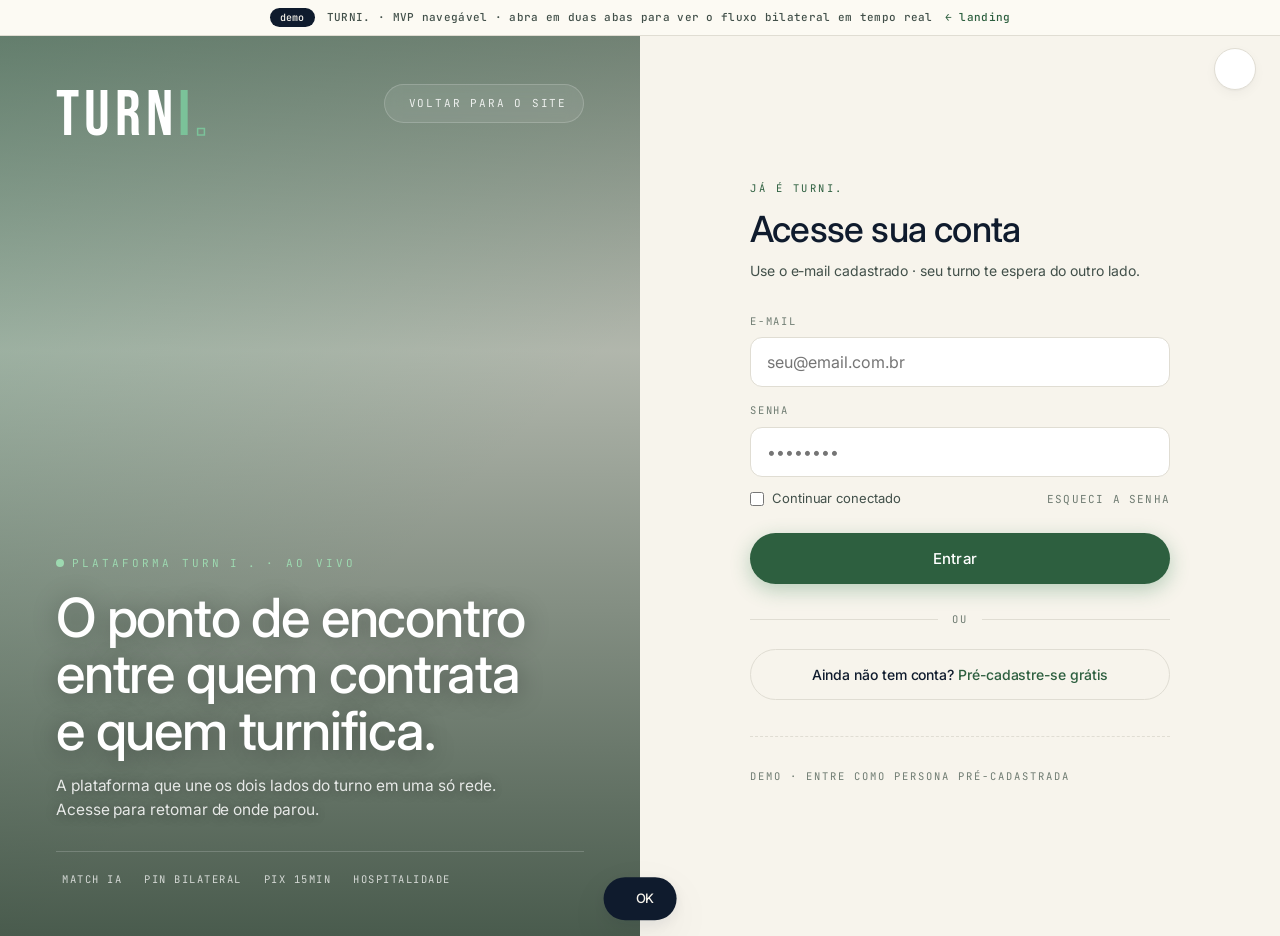
==== app.html @ 5fd9be94 "feat: onboarding wizard da Empresa — 4 etapas com save persistente Etapa 1 · Dados da empresa (nome," ====
<!DOCTYPE html>
<html lang="pt-BR">
<head>
<meta charset="UTF-8">
<meta name="viewport" content="width=device-width, initial-scale=1">
<title>TURNI · Hospitalidade on-demand</title>
<meta name="description" content="Hospitalidade. Match IA · PIN Bilateral · Pix em 15min.">
<meta name="theme-color" content="#00A868">
<meta name="apple-mobile-web-app-capable" content="yes">
<meta name="apple-mobile-web-app-status-bar-style" content="black-translucent">
<meta name="apple-mobile-web-app-title" content="TURNI">
<link rel="manifest" href="manifest.json">
<link rel="apple-touch-icon" href="img/icon-192.png">
<!-- Sprint B.1 · Performance mobile inferior · 3G/Android budget -->
<link rel="preconnect" href="https://fonts.googleapis.com" crossorigin>
<link rel="preconnect" href="https://fonts.gstatic.com" crossorigin>
<link rel="preconnect" href="https://i.pravatar.cc" crossorigin>
<link rel="dns-prefetch" href="https://unpkg.com">
<!-- Critical font · Bebas Neue · usada acima da dobra na sidebar -->
<link rel="preload" as="font" type="font/woff2" crossorigin href="https://fonts.gstatic.com/s/bebasneue/v14/JTUSjIg69CK48gW7PXoo9Wlhyw.woff2">
<link href="https://fonts.googleapis.com/css2?family=Bebas+Neue&family=Inter:wght@400;500;600&family=JetBrains+Mono:wght@400;500&display=swap" rel="stylesheet">
<script src="https://unpkg.com/lucide@latest/dist/umd/lucide.js" defer></script>
<!-- Demo guiada · tour navegável com legendas (compartilhado com index.html) -->
<link rel="stylesheet" href="tour.css">
<script src="tour.js" defer></script>
<style>
  /* ════ TURNI · NOVA IDENTIDADE ATMOSPHERIC ════ */
  /* Inspirada em DocShield: gradientes suaves, cards arredondados, tipografia editorial,
     sem CAPS abusivo, sombras quase invisíveis. Dual theme (light/dark) por user choice. */

  :root{
    /* Fontes */
    --F:'Inter',-apple-system,sans-serif;
    --B:'Inter',-apple-system,sans-serif;
    --M:'JetBrains Mono',monospace;
    --F-logo:'Bebas Neue',sans-serif;

    /* Light mode · off-white quente como base · cards escuros carregam a cor */
    --bg:#F7F4EC;
    --s1:#FFFFFF;
    --s2:#F0EDE3;
    --s3:#E8E5DB;
    --b1:#E0DDD3;
    --b2:#C8C5BB;
    --b3:#A8A59B;

    /* Texto */
    --w:#0F1B2D;            /* primary text */
    --t-secondary:#42504A;
    --t-tertiary:#6F7C72;
    --t-quaternary:#A0A8A0;

    /* Accents semânticos · paleta semântica nova */
    --lime:#2D5F3F;          /* verde sage · TRABALHADOR ATIVO */
    --lime-2:#3A7050;
    --ld:#E5F0E8;            /* lime soft */
    --orange:#B8842F;        /* MOSTARDA · CONTRATANTE ativo */
    --orange-2:#9A6E25;
    --od:#FBEED1;            /* mostarda soft */
    --admin:#C73838;         /* VERMELHO · SUPER ADMIN */
    --admin-2:#A52828;
    --ad:#FBE0E0;            /* admin soft */
    --fhp:#2D7A4F;           /* verde sucesso */
    --fhpd:#E2F0E5;
    --yellow:#D4A85C;        /* AMARELO · pré-cadastro TRABALHADOR */
    --yd:#FBEDD3;
    --blue:#4A6FA5;          /* AZUL · pré-cadastro CONTRATANTE */
    --bd:#E0E9F5;
    --red:#B83A3A;           /* error */
    --rd:#FBE2E2;
    --sage:#5B9E7A;
    --sage2:#42504A;

    /* Gradients atmospheric · LIGHT THEME · off-white quente · combina com mostarda+verde */
    --grad-pro:linear-gradient(180deg,#F7F4EC 0%,#F2EFE5 100%);
    --grad-emp:linear-gradient(180deg,#F7F4EC 0%,#F2EFE5 100%);
    --grad-admin:linear-gradient(180deg,#F7F4EC 0%,#F2EFE5 100%);

    /* Sombras suaves · estilo Mercury/DocShield */
    --shadow-1:0 1px 2px rgba(15,27,45,.04);
    --shadow-2:0 1px 2px rgba(15,27,45,.04),0 4px 12px rgba(15,27,45,.04);
    --shadow-3:0 1px 2px rgba(15,27,45,.04),0 8px 24px rgba(15,27,45,.06);
    --shadow-elev:0 4px 16px rgba(15,27,45,.08),0 16px 48px rgba(15,27,45,.06);

    /* Radii */
    --r-sm:8px;
    --r-md:12px;
    --r-lg:16px;
    --r-xl:24px;
    --r-pill:999px;
  }

  /* Dark mode · ativado via [data-theme="dark"] no <html> */
  [data-theme="dark"]{
    --bg:#0F1411;
    --s1:#1A2018;
    --s2:#232A24;
    --s3:#2C342E;
    --b1:#2A322D;
    --b2:#3A4338;
    --b3:#52594F;

    --w:#ECEDE5;
    --t-secondary:#A8B2A8;
    --t-tertiary:#8B9590;
    --t-quaternary:#6F7C72;

    --lime:#5FA37C;
    --lime-2:#6CB089;
    --ld:rgba(95,163,124,.12);
    --orange:#D4A95C;       /* MOSTARDA mais claro pra dark · CONTRATANTE */
    --orange-2:#E5B968;
    --od:rgba(212,169,92,.14);
    --admin:#E25858;        /* VERMELHO mais claro pra dark · ADMIN */
    --admin-2:#EE6E6E;
    --ad:rgba(226,88,88,.14);
    --fhp:#5FA37C;
    --fhpd:rgba(95,163,124,.12);
    --yellow:#E8C273;       /* AMARELO claro · pré-cadastro TRABALHADOR */
    --yd:rgba(232,194,115,.14);
    --blue:#6A8FCC;         /* AZUL claro · pré-cadastro CONTRATANTE */
    --bd:rgba(106,143,204,.14);
    --red:#D85A5A;
    --rd:rgba(216,90,90,.12);

    --grad-pro:linear-gradient(180deg,#1F2E25 0%,#2A352D 35%,#1F2520 75%,#181B17 100%);
    --grad-emp:linear-gradient(180deg,#3A2A12 0%,#2E2010 35%,#1F1608 75%,#140E04 100%);
    --grad-admin:linear-gradient(135deg,#3A0808 0%,#1A0303 50%,#000000 100%);

    --shadow-1:0 1px 2px rgba(0,0,0,.2);
    --shadow-2:0 1px 2px rgba(0,0,0,.2),0 4px 12px rgba(0,0,0,.15);
    --shadow-3:0 1px 2px rgba(0,0,0,.2),0 8px 24px rgba(0,0,0,.2);
    --shadow-elev:0 4px 16px rgba(0,0,0,.4),0 16px 48px rgba(0,0,0,.3);
  }

  *,*::before,*::after{box-sizing:border-box;margin:0;padding:0}
  html,body{background:var(--bg);color:var(--w);font-family:var(--B);min-height:100vh;-webkit-font-smoothing:antialiased;font-size:15px;line-height:1.5;letter-spacing:-.005em}
  ::selection{background:var(--lime);color:#fff}
  a{color:inherit;text-decoration:none}
  button{font-family:inherit;cursor:pointer;border:0;background:transparent;color:inherit}
  input,select,textarea{font-family:inherit}
  img{display:block;max-width:100%}

  /* Demo bar discreta */
  .demo-bar{position:sticky;top:0;z-index:100;background:var(--s1);color:var(--t-secondary);
    text-align:center;font-family:var(--M);font-size:11px;font-weight:500;letter-spacing:.3px;
    padding:8px 16px;border-bottom:1px solid var(--b1);display:flex;align-items:center;justify-content:center;gap:12px}
  .demo-bar .pill{background:var(--w);color:var(--bg);padding:2px 10px;border-radius:var(--r-pill);font-size:10px;letter-spacing:.3px}
  .demo-bar a{color:var(--lime);text-decoration:none;font-weight:500}
  .demo-bar a:hover{text-decoration:underline}

  /* Theme toggle */
  .theme-toggle{position:fixed;top:48px;right:24px;z-index:200;
    width:42px;height:42px;border-radius:var(--r-pill);
    background:var(--s1);border:1px solid var(--b1);
    display:flex;align-items:center;justify-content:center;cursor:pointer;
    box-shadow:var(--shadow-2);transition:all .2s}
  .theme-toggle:hover{transform:scale(1.05);box-shadow:var(--shadow-3)}
  .theme-toggle svg{width:18px;height:18px;color:var(--w);stroke-width:1.8}

  /* ════ LOGIN SCREEN · split editorial · imagem da equipe + form ════
     Layout: 50/50 desktop · stack vertical mobile · imagem persistente como hero ── */
  .login{min-height:100vh;background:var(--bg);position:relative;overflow:hidden;display:grid;grid-template-columns:1fr 1fr}
  [data-theme="dark"] .login{background:#0E1411}

  /* Coluna esquerda · imagem da equipe full-bleed + overlay editorial */
  .login-hero{
    position:relative;background-image:url('img/12-equipe-fundo.jpg');
    background-size:cover;background-position:center;
    min-height:100vh;color:#fff;
    display:flex;flex-direction:column;justify-content:space-between;
    padding:48px 56px;overflow:hidden;
  }
  /* Overlay multi-camada · escurece para dar respaldo ao texto · gradient verde TURNI no rodapé */
  .login-hero::before{
    content:'';position:absolute;inset:0;
    background:
      linear-gradient(180deg,rgba(15,40,24,.55) 0%,rgba(15,40,24,.30) 35%,rgba(15,40,24,.75) 100%),
      linear-gradient(135deg,rgba(0,168,104,.18) 0%,transparent 60%);
    z-index:1;pointer-events:none;
  }
  .login-hero > *{position:relative;z-index:2}
  .login-hero-top{display:flex;justify-content:space-between;align-items:flex-start;gap:14px}
  .login-hero-logo{
    font-family:var(--F-logo);font-size:64px;letter-spacing:5px;line-height:1;
    color:#fff;
  }
  .login-hero-logo .di{color:#7BC299}
  .login-hero-logo .de{-webkit-text-stroke:1.5px #7BC299;color:transparent}
  .login-hero-back{
    font-family:var(--M);font-size:11px;letter-spacing:1.8px;text-transform:uppercase;
    color:rgba(255,255,255,.85);text-decoration:none;
    display:inline-flex;align-items:center;gap:8px;padding:10px 16px;
    background:rgba(255,255,255,.08);border:1px solid rgba(255,255,255,.18);border-radius:999px;
    backdrop-filter:blur(8px);transition:all .2s;
  }
  .login-hero-back:hover{background:rgba(255,255,255,.18);border-color:rgba(255,255,255,.35)}
  .login-hero-back svg{width:13px;height:13px;stroke-width:2}

  .login-hero-bottom{margin-top:auto}
  .login-hero-eyebrow{
    font-family:var(--M);font-size:11px;letter-spacing:3px;text-transform:uppercase;
    color:#9DD9B0;margin-bottom:18px;
    display:inline-flex;align-items:center;gap:8px;
  }
  .login-hero-eyebrow::before{
    content:'';width:8px;height:8px;border-radius:50%;background:#9DD9B0;
    animation:pulse-dot 2s ease-in-out infinite;
  }
  @keyframes pulse-dot{0%,100%{opacity:1;transform:scale(1)}50%{opacity:.5;transform:scale(.85)}}
  .login-hero-h{
    font-family:var(--F);font-size:54px;font-weight:500;letter-spacing:-1.2px;
    line-height:1.05;color:#fff;margin-bottom:14px;
    text-shadow:0 2px 24px rgba(0,0,0,.35);
  }
  .login-hero-d{
    font-size:15.5px;color:rgba(255,255,255,.85);line-height:1.6;
    max-width:440px;margin-bottom:28px;
    text-shadow:0 1px 12px rgba(0,0,0,.4);
  }
  .login-hero-pillars{
    display:flex;gap:16px;flex-wrap:wrap;
    padding-top:20px;border-top:1px solid rgba(255,255,255,.18);
    font-family:var(--M);font-size:10.5px;letter-spacing:1.5px;text-transform:uppercase;
    color:rgba(255,255,255,.75);
  }
  .login-hero-pillar{display:inline-flex;align-items:center;gap:6px}
  .login-hero-pillar svg{width:13px;height:13px;color:#7BC299;stroke-width:2}

  /* Coluna direita · form de login real */
  .login-form-col{
    display:flex;flex-direction:column;justify-content:center;
    padding:64px 56px;min-height:100vh;
    background:var(--bg);
  }
  .login-form-wrap{max-width:420px;width:100%;margin:0 auto}
  .login-form-eyebrow{
    font-family:var(--M);font-size:10.5px;letter-spacing:2.5px;text-transform:uppercase;
    color:var(--lime);margin-bottom:14px;
  }
  .login-form-h{
    font-family:var(--F);font-size:36px;font-weight:500;letter-spacing:-.8px;
    line-height:1.1;color:var(--w);margin-bottom:10px;
  }
  .login-form-d{
    font-size:14px;color:var(--t-secondary);line-height:1.55;margin-bottom:32px;
  }
  .login-form-field{margin-bottom:16px}
  .login-form-field label{
    display:block;font-family:var(--M);font-size:10.5px;letter-spacing:1.8px;text-transform:uppercase;
    color:var(--t-tertiary);margin-bottom:8px;
  }
  .login-form-input{
    width:100%;padding:14px 16px;background:var(--s1);
    border:1px solid var(--b1);border-radius:var(--r-md);
    font-family:var(--B);font-size:16px;color:var(--w);
    transition:border-color .15s, box-shadow .15s;
  }
  .login-form-input:focus{
    outline:none;border-color:var(--lime);
    box-shadow:0 0 0 3px rgba(46,125,77,.12);
  }
  .login-form-meta{
    display:flex;justify-content:space-between;align-items:center;
    margin-top:-4px;margin-bottom:24px;
  }
  .login-form-remember{
    display:inline-flex;align-items:center;gap:8px;cursor:pointer;
    font-size:13px;color:var(--t-secondary);font-family:var(--B);
  }
  .login-form-remember input{accent-color:var(--lime);width:14px;height:14px}
  .login-form-forgot{
    font-family:var(--M);font-size:11px;letter-spacing:1.2px;text-transform:uppercase;
    color:var(--t-tertiary);text-decoration:none;
    transition:color .15s;
  }
  .login-form-forgot:hover{color:var(--lime)}
  .login-form-cta{
    width:100%;padding:16px;background:var(--lime);color:#fff;
    border:none;border-radius:var(--r-pill);
    font-family:var(--F);font-size:15px;font-weight:500;letter-spacing:.2px;
    cursor:pointer;display:inline-flex;align-items:center;justify-content:center;gap:10px;
    transition:transform .12s, box-shadow .15s;
    box-shadow:0 6px 20px rgba(46,125,77,.32);
  }
  .login-form-cta:hover{transform:translateY(-1px);box-shadow:0 10px 28px rgba(46,125,77,.42)}
  .login-form-cta svg{width:16px;height:16px;stroke-width:2}
  .login-form-divider{
    display:flex;align-items:center;gap:14px;margin:28px 0 22px;
    font-family:var(--M);font-size:10.5px;letter-spacing:2px;text-transform:uppercase;
    color:var(--t-tertiary);
  }
  .login-form-divider::before,
  .login-form-divider::after{content:'';flex:1;height:1px;background:var(--b1)}
  .login-form-signup{
    display:block;text-align:center;
    padding:14px;background:transparent;
    border:1px solid var(--b1);border-radius:var(--r-pill);
    font-family:var(--F);font-size:14px;font-weight:500;color:var(--w);
    text-decoration:none;transition:all .15s;
  }
  .login-form-signup:hover{border-color:var(--lime);color:var(--lime);background:rgba(46,125,77,.04)}
  .login-form-signup b{color:var(--lime);font-weight:500}

  /* Demo drawer · expansível · mantém acesso à demo de personas */
  .login-demo-drawer{
    margin-top:36px;padding-top:24px;
    border-top:1px dashed var(--b1);
  }
  .login-demo-toggle{
    width:100%;background:transparent;border:none;cursor:pointer;
    display:flex;align-items:center;justify-content:space-between;gap:14px;
    padding:8px 0;font-family:var(--M);font-size:10.5px;
    letter-spacing:2px;text-transform:uppercase;color:var(--t-tertiary);
    transition:color .15s;
  }
  .login-demo-toggle:hover{color:var(--lime)}
  .login-demo-toggle svg{width:14px;height:14px;stroke-width:2;transition:transform .25s}
  .login-demo-drawer.open .login-demo-toggle svg{transform:rotate(180deg)}
  .login-demo-content{
    max-height:0;overflow:hidden;
    transition:max-height .35s cubic-bezier(.4,.2,.3,1);
  }
  .login-demo-drawer.open .login-demo-content{max-height:1200px;margin-top:18px}
  .login-demo-tabs{display:flex;gap:6px;margin-bottom:14px;flex-wrap:wrap}
  .login-demo-tab{
    padding:7px 12px;border:1px solid var(--b1);background:var(--s1);
    border-radius:999px;font-family:var(--B);font-size:11.5px;font-weight:500;
    color:var(--t-secondary);cursor:pointer;transition:all .15s;
    display:inline-flex;align-items:center;gap:6px;
  }
  .login-demo-tab .badge{
    background:var(--s2);color:var(--t-tertiary);padding:1px 6px;border-radius:999px;
    font-size:10px;font-family:var(--M);
  }
  .login-demo-tab.active{background:var(--w);color:var(--bg);border-color:var(--w)}
  [data-theme="dark"] .login-demo-tab.active{background:#fff;color:#0F1411;border-color:#fff}
  .login-demo-tab.active .badge{background:rgba(255,255,255,.2);color:inherit}
  .login-demo-grid{
    display:grid;grid-template-columns:1fr;gap:6px;
    max-height:380px;overflow-y:auto;padding-right:4px;
  }
  .login-demo-grid::-webkit-scrollbar{width:6px}
  .login-demo-grid::-webkit-scrollbar-thumb{background:var(--b1);border-radius:3px}
  .login-demo-row{
    display:grid;grid-template-columns:36px 1fr auto;gap:12px;align-items:center;
    padding:10px 12px;background:var(--s1);
    border:1px solid var(--b1);border-radius:var(--r-md);
    cursor:pointer;transition:all .15s;
  }
  .login-demo-row:hover{border-color:var(--lime);background:var(--ld)}
  .login-demo-row.role-emp:hover{border-color:var(--orange);background:rgba(244,160,76,.06)}
  .login-demo-row.role-admin:hover{border-color:var(--admin);background:rgba(199,56,56,.06)}
  .login-demo-row.role-pending:hover,
  .login-demo-row.role-emp-pending:hover,
  .login-demo-row.role-pro-pending:hover{border-color:var(--yellow);background:rgba(255,214,0,.08)}
  .login-demo-avatar{
    width:32px;height:32px;border-radius:999px;
    display:flex;align-items:center;justify-content:center;flex-shrink:0;overflow:hidden;
    font-family:var(--F);font-size:13px;color:#fff;
  }
  .login-demo-avatar img{width:100%;height:100%;object-fit:cover}
  .role-pro .login-demo-avatar{background:var(--lime)}
  .role-emp .login-demo-avatar{background:var(--orange)}
  .role-admin .login-demo-avatar{background:var(--admin)}
  .role-pending .login-demo-avatar,
  .role-pro-pending .login-demo-avatar,
  .role-emp-pending .login-demo-avatar{background:var(--yellow);color:#2A1D08}
  .login-demo-info{min-width:0}
  .login-demo-name{
    font-family:var(--F);font-size:13.5px;font-weight:500;color:var(--w);
    line-height:1.2;white-space:nowrap;overflow:hidden;text-overflow:ellipsis;
  }
  .login-demo-role{
    font-family:var(--M);font-size:10px;letter-spacing:.2px;color:var(--t-tertiary);
    margin-top:2px;
  }
  .login-demo-arrow{
    color:var(--t-tertiary);
  }
  .login-demo-arrow svg{width:14px;height:14px;stroke-width:2}

  .login-foot-reset{
    margin-top:24px;text-align:center;
    font-family:var(--M);font-size:9px;letter-spacing:2px;text-transform:uppercase;
  }
  .login-foot-reset button{
    background:none;border:0;color:var(--t-tertiary);cursor:pointer;text-decoration:underline;
    font-family:inherit;font-size:inherit;letter-spacing:inherit;
    transition:color .15s;
  }
  .login-foot-reset button:hover{color:var(--lime)}

  /* Mobile · stack vertical · imagem hero compacto */
  @media(max-width:900px){
    .login{grid-template-columns:1fr}
    .login-hero{
      min-height:auto;padding:32px 24px;
      height:50vh;max-height:380px;
    }
    .login-hero-logo{font-size:42px;letter-spacing:3px}
    .login-hero-h{font-size:32px;letter-spacing:-.6px}
    .login-hero-d{font-size:13.5px}
    .login-hero-pillars{font-size:9.5px;gap:12px}
    .login-form-col{padding:32px 24px;min-height:auto}
    .login-form-h{font-size:28px}
  }

  /* Role tabs em pílulas */
  .role-tabs{display:flex;justify-content:center;gap:8px;margin:40px 0 28px;flex-wrap:wrap}
  .role-tab{padding:10px 18px;border:1px solid var(--b1);background:var(--s1);border-radius:var(--r-pill);
    font-family:var(--B);font-size:13px;font-weight:500;color:var(--t-secondary);
    cursor:pointer;transition:all .2s;display:inline-flex;align-items:center;gap:8px}
  .role-tab .badge{background:var(--s2);color:var(--t-tertiary);padding:1px 8px;border-radius:var(--r-pill);font-size:11px;font-family:var(--M);font-weight:500}
  .role-tab:hover{color:var(--w);border-color:var(--b2)}
  .role-tab.active{background:#0F1B2D;color:#FFFFFF;border-color:#0F1B2D}
  [data-theme="dark"] .role-tab.active{background:#FFFFFF;color:#0F1411;border-color:#FFFFFF}
  .role-tab.active .badge{background:rgba(255,255,255,.2);color:inherit}

  /* Persona cards · gradient tonal correspondente ao perfil · sofisticação atmospheric */
  /* Frame externo "bordas vazadas" estilo Talamus · containers internos respirando */
  .persona-frame{
    background:rgba(255,255,255,.45);
    border:1px solid rgba(15,27,45,.08);
    border-radius:32px;
    padding:14px;
    margin-top:8px;
    backdrop-filter:blur(12px);
    box-shadow:0 8px 32px rgba(15,27,45,.04);
  }
  [data-theme="dark"] .persona-frame{
    background:rgba(255,255,255,.03);
    border-color:rgba(255,255,255,.08);
  }
  .persona-grid{display:grid;grid-template-columns:repeat(auto-fill,minmax(280px,1fr));gap:10px}
  .persona{border:1px solid var(--b1);border-radius:var(--r-xl);padding:24px;cursor:pointer;
    transition:all .2s;position:relative;overflow:hidden;box-shadow:var(--shadow-1);backdrop-filter:blur(8px)}
  .persona:hover{transform:translateY(-2px);box-shadow:var(--shadow-3)}
  /* Light mode · gradient tonal por role · paleta semântica de 5 estados */
  /* TRABALHADOR ativo · verde sage */
  .persona.role-pro{background:linear-gradient(135deg,rgba(45,95,63,.10) 0%,rgba(255,255,255,.85) 70%,rgba(255,255,255,.95) 100%);border-color:rgba(45,95,63,.18)}
  .persona.role-pro:hover{border-color:rgba(45,95,63,.35);background:linear-gradient(135deg,rgba(45,95,63,.14) 0%,rgba(255,255,255,.85) 70%,rgba(255,255,255,.95) 100%)}
  /* CONTRATANTE ativo · MOSTARDA */
  .persona.role-emp{background:linear-gradient(135deg,rgba(184,132,47,.12) 0%,rgba(255,255,255,.85) 70%,rgba(255,255,255,.95) 100%);border-color:rgba(184,132,47,.22)}
  .persona.role-emp:hover{border-color:rgba(184,132,47,.4);background:linear-gradient(135deg,rgba(184,132,47,.16) 0%,rgba(255,255,255,.85) 70%,rgba(255,255,255,.95) 100%)}
  /* SUPER ADMIN · VERMELHO */
  .persona.role-admin{background:linear-gradient(135deg,rgba(199,56,56,.10) 0%,rgba(255,255,255,.85) 70%,rgba(255,255,255,.95) 100%);border-color:rgba(199,56,56,.22)}
  .persona.role-admin:hover{border-color:rgba(199,56,56,.4);background:linear-gradient(135deg,rgba(199,56,56,.14) 0%,rgba(255,255,255,.85) 70%,rgba(255,255,255,.95) 100%)}
  /* PRÉ-CADASTRO trabalhador · AMARELO */
  .persona.role-pending,.persona.role-pro-pending{background:linear-gradient(135deg,rgba(212,168,92,.14) 0%,rgba(255,255,255,.85) 70%,rgba(255,255,255,.95) 100%);border-color:rgba(212,168,92,.28)}
  .persona.role-pending:hover,.persona.role-pro-pending:hover{border-color:rgba(212,168,92,.5);background:linear-gradient(135deg,rgba(212,168,92,.18) 0%,rgba(255,255,255,.85) 70%,rgba(255,255,255,.95) 100%)}
  /* PRÉ-CADASTRO contratante · AZUL */
  .persona.role-emp-pending{background:linear-gradient(135deg,rgba(74,111,165,.12) 0%,rgba(255,255,255,.85) 70%,rgba(255,255,255,.95) 100%);border-color:rgba(74,111,165,.25)}
  .persona.role-emp-pending:hover{border-color:rgba(74,111,165,.45);background:linear-gradient(135deg,rgba(74,111,165,.16) 0%,rgba(255,255,255,.85) 70%,rgba(255,255,255,.95) 100%)}

  /* Dark mode · gradient tonal escuro · 5 estados */
  [data-theme="dark"] .persona.role-pro{background:linear-gradient(135deg,rgba(95,163,124,.15) 0%,rgba(26,32,24,.9) 70%);border-color:rgba(95,163,124,.25)}
  [data-theme="dark"] .persona.role-pro:hover{border-color:rgba(95,163,124,.45);background:linear-gradient(135deg,rgba(95,163,124,.22) 0%,rgba(26,32,24,.9) 70%)}
  [data-theme="dark"] .persona.role-emp{background:linear-gradient(135deg,rgba(212,169,92,.18) 0%,rgba(26,32,24,.9) 70%);border-color:rgba(212,169,92,.32)}
  [data-theme="dark"] .persona.role-emp:hover{border-color:rgba(212,169,92,.5);background:linear-gradient(135deg,rgba(212,169,92,.24) 0%,rgba(26,32,24,.9) 70%)}
  [data-theme="dark"] .persona.role-admin{background:linear-gradient(135deg,rgba(226,88,88,.16) 0%,rgba(26,32,24,.9) 70%);border-color:rgba(226,88,88,.3)}
  [data-theme="dark"] .persona.role-admin:hover{border-color:rgba(226,88,88,.5);background:linear-gradient(135deg,rgba(226,88,88,.22) 0%,rgba(26,32,24,.9) 70%)}
  [data-theme="dark"] .persona.role-pending,[data-theme="dark"] .persona.role-pro-pending{background:linear-gradient(135deg,rgba(232,194,115,.18) 0%,rgba(26,32,24,.9) 70%);border-color:rgba(232,194,115,.32)}
  [data-theme="dark"] .persona.role-pending:hover,[data-theme="dark"] .persona.role-pro-pending:hover{border-color:rgba(232,194,115,.5);background:linear-gradient(135deg,rgba(232,194,115,.24) 0%,rgba(26,32,24,.9) 70%)}
  [data-theme="dark"] .persona.role-emp-pending{background:linear-gradient(135deg,rgba(106,143,204,.16) 0%,rgba(26,32,24,.9) 70%);border-color:rgba(106,143,204,.3)}
  [data-theme="dark"] .persona.role-emp-pending:hover{border-color:rgba(106,143,204,.5);background:linear-gradient(135deg,rgba(106,143,204,.22) 0%,rgba(26,32,24,.9) 70%)}

  .p-top{display:flex;align-items:center;gap:14px;margin-bottom:16px}
  .p-avatar{width:52px;height:52px;border-radius:var(--r-pill);display:flex;align-items:center;justify-content:center;
    font-family:var(--F);font-size:18px;font-weight:500;flex-shrink:0;overflow:hidden}
  .p-avatar img{width:100%;height:100%;object-fit:cover;border-radius:var(--r-pill)}
  .role-admin .p-avatar{background:var(--admin);color:#fff}
  .role-emp .p-avatar{background:var(--orange);color:#fff}
  .role-emp-pending .p-avatar{background:var(--blue);color:#fff}
  .role-pro .p-avatar{background:var(--lime);color:#fff}
  .role-pending .p-avatar,.role-pro-pending .p-avatar{background:var(--yellow);color:#fff}
  .p-info{flex:1;min-width:0}
  .p-name{font-size:16px;font-weight:500;color:var(--w);line-height:1.2;white-space:nowrap;overflow:hidden;text-overflow:ellipsis;letter-spacing:-.2px}
  .p-role{font-family:var(--M);font-size:11px;letter-spacing:.2px;color:var(--t-tertiary);margin-top:4px}

  .p-meta{display:flex;flex-wrap:wrap;gap:6px;margin-bottom:16px}
  .chip{font-family:var(--M);font-size:11px;font-weight:500;letter-spacing:.2px;
    background:var(--s2);border:1px solid var(--b1);color:var(--t-secondary);padding:4px 10px;border-radius:var(--r-pill)}
  .chip.lime{color:var(--lime);background:var(--ld);border-color:transparent}
  .chip.orange{color:var(--orange);background:var(--od);border-color:transparent}
  .chip.yellow{color:var(--yellow);background:var(--yd);border-color:transparent}
  .chip.fhp{color:var(--fhp);background:var(--fhpd);border-color:transparent}
  .chip.red{color:var(--red);background:var(--rd);border-color:transparent}
  .chip.blue{color:var(--blue);background:var(--bd);border-color:transparent}
  .chip.admin{color:var(--admin);background:var(--ad);border-color:transparent}

  .p-context{font-size:13px;color:var(--t-secondary);line-height:1.55;border-top:1px solid var(--b1);padding-top:14px}

  /* ── APP SHELL · sidebar respirado, main com gradient atmospheric ── */
  /* Suporta sidebar collapsada · 64px só ícones · estilo macOS Finder */
  .shell{display:grid;grid-template-columns:260px 1fr;min-height:calc(100vh - 33px);background:var(--bg);transition:grid-template-columns .25s cubic-bezier(.16,1,.3,1)}
  body.sb-collapsed .shell{grid-template-columns:64px 1fr}

  .sidebar{background:var(--s1);border-right:1px solid var(--b1);display:flex;flex-direction:column;overflow-y:auto;overflow-x:hidden;position:relative}
  /* Toggle collapse/expand · botão estilo macOS no header da sidebar */
  .sb-toggle{
    position:absolute;top:16px;right:12px;
    width:24px;height:24px;border-radius:6px;
    background:var(--s2);border:1px solid var(--b1);
    display:flex;align-items:center;justify-content:center;
    color:var(--t-tertiary);cursor:pointer;
    transition:all .15s;z-index:5;
  }
  .sb-toggle:hover{background:var(--bg);color:var(--w);border-color:var(--b2)}
  .sb-toggle svg{width:13px;height:13px;stroke-width:2;transition:transform .25s}
  body.sb-collapsed .sb-toggle svg{transform:rotate(180deg)}
  body.sb-collapsed .sb-toggle{
    right:50%;transform:translateX(50%);
    top:16px;
  }
  /* Quando collapsada, esconde textos e ajusta paddings */
  body.sb-collapsed .sb-tag,
  body.sb-collapsed .sb-uinfo,
  body.sb-collapsed .sb-section-l,
  body.sb-collapsed .sb-item span,
  body.sb-collapsed .sb-item .sb-count,
  body.sb-collapsed .sb-foot-text{display:none}
  body.sb-collapsed .sb-head{padding:60px 0 16px;text-align:center;border-bottom:1px solid var(--b1)}
  body.sb-collapsed .sb-logo{font-size:20px;letter-spacing:1px}
  body.sb-collapsed .sb-user{padding:12px 0;justify-content:center;gap:0}
  body.sb-collapsed .sb-avatar{width:36px;height:36px;font-size:14px}
  body.sb-collapsed .sb-section{padding:14px 0 4px;text-align:center}
  body.sb-collapsed .sb-item{
    margin:0 8px 4px;
    padding:10px;
    justify-content:center;
    position:relative;
  }
  body.sb-collapsed .sb-item svg{width:18px;height:18px}
  /* Tooltip no hover quando collapsada */
  body.sb-collapsed .sb-item::after{
    content:attr(data-label);
    position:absolute;left:calc(100% + 12px);top:50%;transform:translateY(-50%) translateX(-6px);
    background:var(--s2);color:var(--w);
    padding:6px 12px;border-radius:8px;
    font-family:var(--B);font-size:12px;letter-spacing:-.1px;font-weight:500;
    border:1px solid var(--b1);box-shadow:var(--shadow-2);
    white-space:nowrap;z-index:100;
    opacity:0;pointer-events:none;
    transition:opacity .15s,transform .15s;
  }
  body.sb-collapsed .sb-item:hover::after{opacity:1;transform:translateY(-50%) translateX(0)}

  /* Logo da empresa · usado em cards de vagas e identificação visual */
  .emp-logo{
    width:48px;height:48px;
    border-radius:10px;
    display:flex;align-items:center;justify-content:center;
    background:#fff;
    border:1px solid var(--b1);
    overflow:hidden;flex-shrink:0;
    padding:6px;
  }
  .emp-logo-img{
    max-width:100%;max-height:100%;
    width:auto;height:auto;
    object-fit:contain;
  }
  [data-theme="dark"] .emp-logo{background:rgba(255,255,255,.06);border-color:var(--b1)}
  [data-theme="dark"] .emp-logo-img{filter:brightness(2.4) contrast(.8)}
  .emp-logo-text{
    font-family:var(--F);font-size:16px;letter-spacing:1px;
    color:var(--t-secondary);
    background:linear-gradient(135deg,var(--s2),var(--s1));
    width:100%;height:100%;
    display:flex;align-items:center;justify-content:center;
    border-radius:6px;
  }
  /* Variante grande · pra detalhe da vaga */
  .emp-logo.lg{width:72px;height:72px;border-radius:14px;padding:10px}
  .emp-logo.lg .emp-logo-text{font-size:22px}
  /* Variante header · sb-user */
  .sb-avatar.emp-logo-mode{
    background:#fff !important;
    padding:4px;
  }
  [data-theme="dark"] .sb-avatar.emp-logo-mode{background:rgba(255,255,255,.06) !important}
  .sb-head{padding:24px 20px 16px;border-bottom:1px solid var(--b1)}
  /* Logo idêntico ao da landing v6 · Bebas Neue + I verde + ponto outline */
  .sb-logo{font-family:var(--F-logo);font-size:24px;letter-spacing:3px;color:var(--w);line-height:1;display:inline-block}
  .sb-logo .di{color:#00A868}
  .sb-logo .de{-webkit-text-stroke:1.5px #00A868;color:transparent}
  .sb-tag{font-family:var(--M);font-size:11px;color:var(--t-tertiary);letter-spacing:.2px;margin-top:6px}

  .sb-user{padding:16px 20px;border-bottom:1px solid var(--b1);display:flex;align-items:center;gap:12px}
  .sb-avatar{width:40px;height:40px;border-radius:var(--r-pill);display:flex;align-items:center;justify-content:center;
    font-family:var(--F);font-size:15px;font-weight:500;flex-shrink:0;background:var(--lime);color:#fff;overflow:hidden}
  .sb-avatar img{width:100%;height:100%;object-fit:cover}
  .body-emp .sb-avatar{background:var(--orange);color:#fff}
  .body-admin .sb-avatar{background:var(--admin);color:#fff}
  .body-pending .sb-avatar{background:var(--yellow);color:#fff}
  .sb-uinfo{flex:1;min-width:0}
  .sb-uname{font-size:14px;font-weight:500;letter-spacing:-.1px;color:var(--w);white-space:nowrap;overflow:hidden;text-overflow:ellipsis}
  .sb-urole{font-family:var(--M);font-size:11px;color:var(--t-tertiary);letter-spacing:.2px;margin-top:2px;white-space:nowrap;overflow:hidden;text-overflow:ellipsis}

  .sb-section{padding:20px 20px 8px}
  .sb-section-l{font-family:var(--M);font-size:11px;color:var(--t-tertiary);letter-spacing:.2px;margin-bottom:6px}
  .sb-item{display:flex;align-items:center;gap:12px;padding:10px 14px;margin:0 12px 2px;
    border-radius:var(--r-md);cursor:pointer;transition:all .15s}
  .sb-item:hover{background:var(--s2)}
  .sb-item.active{background:var(--ld);color:var(--lime)}
  .body-emp .sb-item.active{background:var(--od);color:var(--orange)}
  .body-admin .sb-item.active{background:var(--ad);color:var(--admin)}
  .sb-item svg{width:16px;height:16px;flex-shrink:0;opacity:.7;stroke-width:1.8}
  .sb-item.active svg{opacity:1}
  .sb-item span{font-size:14px;font-weight:500;color:var(--t-secondary);letter-spacing:-.1px}
  .sb-item.active span{color:inherit}
  .sb-item .sb-count{margin-left:auto;font-family:var(--M);font-size:11px;font-weight:500;background:var(--s2);padding:2px 8px;border-radius:var(--r-pill);color:var(--t-tertiary)}
  .sb-item.active .sb-count{background:var(--lime);color:#fff}
  .body-emp .sb-item.active .sb-count{background:var(--orange);color:#fff}
  .body-admin .sb-item.active .sb-count{background:var(--admin);color:#fff}

  .sb-foot{margin-top:auto;padding:16px 20px;border-top:1px solid var(--b1)}
  .logout-btn{width:100%;padding:10px;border-radius:var(--r-pill);background:var(--s2);font-family:var(--B);font-size:13px;font-weight:500;
    color:var(--t-secondary);display:flex;align-items:center;justify-content:center;gap:8px;
    transition:all .15s}
  .logout-btn:hover{background:var(--rd);color:var(--red)}
  .logout-btn svg{width:14px;height:14px;stroke-width:1.8}

  /* Main com gradient atmospheric atrás */
  .main{padding:40px 48px 96px;overflow-y:auto;max-height:calc(100vh - 33px);position:relative}
  .body-pro .main, .body-pending .main{background:var(--grad-pro)}
  .body-emp .main{background:var(--grad-emp)}
  .body-admin .main{background:var(--grad-admin)}

  /* ════════════════════════════════════════════════════════════════
     SIDEBAR · pintada na cor da persona · idêntica em light e dark
     · Trabalhador  → verde queimado  (#1B2E1F)
     · Contratante  → mostarda escuro (#3D2A0E)
     · Super Admin  → vermelho queimado (#3A1010)
     ════════════════════════════════════════════════════════════════ */
  /* Defaults (trabalhador / login / pré-cadastro) · verde escuro */
  .sidebar{
    background:#1B2E1F !important;
    border-right:1px solid #2D4234 !important;
  }
  .sb-head, .sb-user{border-bottom:1px solid rgba(255,255,255,.08) !important}
  .sb-logo{color:#ECEDE5 !important}
  .sb-uname{color:#ECEDE5 !important}
  .sb-urole{color:rgba(236,237,229,.65) !important}
  .sb-tag{color:rgba(236,237,229,.55) !important}
  .sb-section-l{color:rgba(236,237,229,.5) !important}
  .sb-item{color:rgba(236,237,229,.85) !important}
  .sb-item span{color:rgba(236,237,229,.85) !important}
  .sb-item:hover{background:rgba(255,255,255,.06) !important}
  .sb-item.active span{color:#ECEDE5 !important}
  .sb-item svg{color:rgba(236,237,229,.65) !important}
  .sb-item.active svg{color:#ECEDE5 !important}
  .sb-item .sb-count{
    background:rgba(255,255,255,.08) !important;
    color:rgba(236,237,229,.55) !important;
  }
  .sb-toggle{
    background:rgba(255,255,255,.05) !important;
    border-color:rgba(255,255,255,.12) !important;
    color:rgba(236,237,229,.6) !important;
  }
  .sb-toggle:hover{
    background:rgba(255,255,255,.1) !important;
    color:#ECEDE5 !important;
  }
  .logout-btn{
    background:transparent !important;
    color:rgba(236,237,229,.6) !important;
    border:1px solid rgba(255,255,255,.14) !important;
  }
  .logout-btn:hover{
    background:rgba(255,255,255,.08) !important;
    color:#ECEDE5 !important;
    border-color:rgba(255,255,255,.22) !important;
  }
  /* Active state · accent verde no default (pro/pending) */
  .sb-item.active{background:rgba(95,163,124,.22) !important;color:#ECEDE5 !important}
  .sb-item.active .sb-count{background:var(--lime) !important;color:#fff !important}

  /* ──── CONTRATANTE · mostarda escuro ──── */
  .body-emp .sidebar{
    background:#3D2A0E !important;
    border-right:1px solid #5A3F18 !important;
  }
  .body-emp .sb-item.active{background:rgba(216,168,92,.24) !important;color:#ECEDE5 !important}
  .body-emp .sb-item.active .sb-count{background:var(--orange) !important;color:#fff !important}

  /* ──── SUPER ADMIN · vermelho queimado ──── */
  .body-admin .sidebar{
    background:#3A1010 !important;
    border-right:1px solid #5A1818 !important;
  }
  .body-admin .sb-item.active{background:rgba(199,56,56,.30) !important;color:#ECEDE5 !important}
  .body-admin .sb-item.active .sb-count{background:#C73838 !important;color:#fff !important}

  /* ════════════════════════════════════════════════════════════════
     SUPER ADMIN · paleta especial · vermelho+preto dramático
     Light: fundo branco · cards VERMELHO · sidebar PRETO
     Dark:  fundo vermelho+preto · cards PRETO transparente
     ════════════════════════════════════════════════════════════════ */

  /* ──── LIGHT THEME · admin ──── */
  /* Sidebar preto independente do tema · força contraste */
  .body-admin .sidebar{
    background:#0A0A0A !important;
    border-right:1px solid #2A0808 !important;
  }
  .body-admin .sb-head{border-bottom-color:#2A0808 !important}
  .body-admin .sb-user{border-bottom-color:#2A0808 !important}
  .body-admin .sb-logo{color:#fff !important}
  .body-admin .sb-tag,
  .body-admin .sb-uname,
  .body-admin .sb-urole,
  .body-admin .sb-section-l,
  .body-admin .sb-item span{color:#fff !important}
  .body-admin .sb-item{color:rgba(255,255,255,.85) !important}
  .body-admin .sb-item:hover{background:rgba(199,56,56,.18) !important}
  .body-admin .sb-item.active{background:rgba(199,56,56,.28) !important;color:#fff !important}
  .body-admin .sb-item.active span{color:#fff !important}
  .body-admin .sb-item svg{color:rgba(255,255,255,.7)}
  .body-admin .sb-item.active svg{color:#fff}
  .body-admin .sb-item .sb-count{
    background:rgba(255,255,255,.1) !important;
    color:rgba(255,255,255,.65) !important;
  }
  .body-admin .sb-item.active .sb-count{
    background:#C73838 !important;color:#fff !important;
  }
  .body-admin .logout-btn{
    background:transparent;color:rgba(255,255,255,.65);
    border:1px solid rgba(255,255,255,.18);
  }
  .body-admin .logout-btn:hover{
    background:rgba(199,56,56,.2);color:#fff;border-color:#C73838;
  }
  .body-admin .sb-toggle{
    background:rgba(255,255,255,.06);border-color:rgba(255,255,255,.15);
    color:rgba(255,255,255,.6);
  }
  .body-admin .sb-toggle:hover{
    background:#C73838;color:#fff;border-color:#C73838;
  }

  /* Cards no LIGHT theme · usam o gradient ESCURO do dark do admin */
  .body-admin .section{
    background:linear-gradient(135deg,#3A0808 0%,#1A0303 50%,#000000 100%);
    border:1px solid rgba(199,56,56,.30);
    color:#fff;
  }
  .body-admin .action-banner{
    background:linear-gradient(135deg,#3A0808 0%,#1A0303 100%);
    border:1px solid rgba(199,56,56,.30);
    color:#fff;
  }
  /* KPI cards do admin · também vermelho escuro · sobrescreve .kpi.lime/.orange/etc */
  .body-admin .kpi,
  .body-admin .kpi.lime, .body-admin .kpi.orange, .body-admin .kpi.fhp,
  .body-admin .kpi.yellow, .body-admin .kpi.blue, .body-admin .kpi.red{
    background:linear-gradient(135deg,#3A0808 0%,#1A0303 100%) !important;
    border:1px solid rgba(199,56,56,.30) !important;
    color:#fff;
  }

  /* ──── DARK THEME · admin ──── */
  /* Cards pretos transparentes no fundo vermelho-preto */
  [data-theme="dark"] .body-admin .section{
    background:rgba(0,0,0,.55);
    border:1px solid rgba(199,56,56,.35);
    backdrop-filter:blur(8px);
    color:#fff;
  }
  [data-theme="dark"] .body-admin .section-h{
    background:transparent;border-bottom:1px solid rgba(255,255,255,.08);
  }
  [data-theme="dark"] .body-admin .section-body .vaga{
    background:rgba(0,0,0,.45);
    border-color:rgba(199,56,56,.25);
    backdrop-filter:blur(6px);
  }
  [data-theme="dark"] .body-admin .section-body .vaga:hover{
    background:rgba(0,0,0,.6);
    border-color:rgba(226,88,88,.5);
  }
  [data-theme="dark"] .body-admin .action-banner{
    background:rgba(0,0,0,.5);
    border-color:rgba(199,56,56,.4);
    backdrop-filter:blur(8px);
  }
  [data-theme="dark"] .body-admin .sidebar{
    background:rgba(0,0,0,.7) !important;
    backdrop-filter:blur(10px);
    border-right-color:rgba(199,56,56,.25) !important;
  }
  [data-theme="dark"] .body-admin .sb-head,
  [data-theme="dark"] .body-admin .sb-user{
    border-bottom-color:rgba(199,56,56,.18) !important;
  }
  [data-theme="dark"] .body-admin .main-h{color:#fff}
  [data-theme="dark"] .body-admin .main-d{color:rgba(255,255,255,.75)}
  [data-theme="dark"] .body-admin .empty{color:rgba(255,255,255,.55)}

  /* ════════════════════════════════════════════════════════════════
     LIGHT THEME · cards usam o gradient ESCURO do dark da persona
     Fundo BRANCO + cards escuros = sofisticação · contraste forte
     ════════════════════════════════════════════════════════════════ */

  /* Var-overrides: dentro dos cards escuros, todas as vars de texto viram claras
     Isso garante que QUALQUER elemento descendant (mesmo que use var(--w))
     fique automaticamente legível sobre o fundo escuro */
  .body-emp .section, .body-pro .section, .body-pending .section, .body-admin .section,
  .body-emp .action-banner, .body-pro .action-banner, .body-pending .action-banner, .body-admin .action-banner,
  .body-emp .kpi, .body-pro .kpi, .body-pending .kpi, .body-admin .kpi{
    --w:#ECEDE5;
    --t-secondary:rgba(236,237,229,.85);
    --t-tertiary:rgba(236,237,229,.65);
    --t-quaternary:rgba(236,237,229,.5);
    --b1:rgba(255,255,255,.10);
    --b2:rgba(255,255,255,.18);
    --b3:rgba(255,255,255,.25);
    --s1:rgba(255,255,255,.04);
    --s2:rgba(255,255,255,.08);
    --s3:rgba(255,255,255,.12);
  }

  /* ──── EMP · cards no chocolate-mostarda escuro do dark ──── */
  .body-emp .section{
    background:linear-gradient(135deg,#3A2A12 0%,#2E2010 50%,#1F1608 100%);
    border:1px solid rgba(255,255,255,.10);
    color:#fff;
  }
  .body-emp .action-banner{
    background:linear-gradient(135deg,#3A2A12 0%,#2E2010 100%);
    border:1px solid rgba(255,255,255,.10);
    color:#fff;
  }
  /* KPI emp · força sobre as cores semânticas .lime/.orange/.fhp/.yellow/.blue/.red */
  .body-emp .kpi,
  .body-emp .kpi.lime, .body-emp .kpi.orange, .body-emp .kpi.fhp,
  .body-emp .kpi.yellow, .body-emp .kpi.blue, .body-emp .kpi.red{
    background:linear-gradient(135deg,#3A2A12 0%,#1F1608 100%) !important;
    border:1px solid rgba(255,255,255,.10) !important;
    color:#fff !important;
  }

  /* ──── PRO + PENDING · cards no verde escuro do dark ──── */
  .body-pro .section,
  .body-pending .section{
    background:linear-gradient(135deg,#1F2E25 0%,#2A352D 50%,#1F2520 100%);
    border:1px solid rgba(255,255,255,.10);
    color:#fff;
  }
  .body-pro .action-banner,
  .body-pending .action-banner{
    background:linear-gradient(135deg,#1F2E25 0%,#2A352D 100%);
    border:1px solid rgba(255,255,255,.10);
    color:#fff;
  }
  /* KPI pro/pending · força sobre as cores semânticas */
  .body-pro .kpi, .body-pending .kpi,
  .body-pro .kpi.lime, .body-pending .kpi.lime,
  .body-pro .kpi.orange, .body-pending .kpi.orange,
  .body-pro .kpi.fhp, .body-pending .kpi.fhp,
  .body-pro .kpi.yellow, .body-pending .kpi.yellow,
  .body-pro .kpi.blue, .body-pending .kpi.blue,
  .body-pro .kpi.red, .body-pending .kpi.red{
    background:linear-gradient(135deg,#1F2E25 0%,#181B17 100%) !important;
    border:1px solid rgba(255,255,255,.10) !important;
    color:#fff !important;
  }

  /* ──── Texto branco dentro dos cards · todas as personas no light ──── */
  .body-emp .section-h, .body-pro .section-h, .body-pending .section-h, .body-admin .section-h{
    background:transparent;
    border-bottom:1px solid rgba(255,255,255,.10);
  }
  .body-emp .section-h h2, .body-emp .section-h h2 svg,
  .body-pro .section-h h2, .body-pro .section-h h2 svg,
  .body-pending .section-h h2, .body-pending .section-h h2 svg,
  .body-admin .section-h h2, .body-admin .section-h h2 svg{color:#fff !important}
  .body-emp .section .meta, .body-pro .section .meta,
  .body-pending .section .meta, .body-admin .section .meta{color:rgba(255,255,255,.7)}
  .body-emp .section-body, .body-pro .section-body,
  .body-pending .section-body, .body-admin .section-body{color:#fff}
  .body-emp .action-banner h4, .body-pro .action-banner h4,
  .body-pending .action-banner h4, .body-admin .action-banner h4{color:#fff}
  .body-emp .action-banner p, .body-pro .action-banner p,
  .body-pending .action-banner p, .body-admin .action-banner p{color:rgba(255,255,255,.8)}
  .body-emp .kpi-l, .body-pro .kpi-l, .body-pending .kpi-l, .body-admin .kpi-l{color:rgba(255,255,255,.65)}
  .body-emp .kpi-v, .body-pro .kpi-v, .body-pending .kpi-v, .body-admin .kpi-v{color:#fff}
  .body-emp .kpi-d, .body-pro .kpi-d, .body-pending .kpi-d, .body-admin .kpi-d{color:rgba(255,255,255,.6)}

  /* ──── Linhas/items dentro dos cards · brancas translúcidas sobre fundo escuro ──── */
  .body-emp .section-body .vaga, .body-emp .section-body .approval,
  .body-emp .section-body .urow, .body-emp .section-body .turno-card,
  .body-pro .section-body .vaga, .body-pro .section-body .approval,
  .body-pro .section-body .urow, .body-pro .section-body .turno-card,
  .body-pending .section-body .vaga, .body-pending .section-body .approval,
  .body-pending .section-body .urow, .body-pending .section-body .turno-card,
  .body-admin .section-body .vaga, .body-admin .section-body .approval,
  .body-admin .section-body .urow, .body-admin .section-body .turno-card{
    background:rgba(255,255,255,.04);
    border-color:rgba(255,255,255,.10);
  }
  .body-emp .section-body .vaga:hover, .body-emp .section-body .approval:hover,
  .body-emp .section-body .urow:hover, .body-emp .section-body .turno-card:hover,
  .body-pro .section-body .vaga:hover, .body-pro .section-body .approval:hover,
  .body-pro .section-body .urow:hover, .body-pro .section-body .turno-card:hover,
  .body-pending .section-body .vaga:hover, .body-pending .section-body .approval:hover,
  .body-pending .section-body .urow:hover, .body-pending .section-body .turno-card:hover,
  .body-admin .section-body .vaga:hover, .body-admin .section-body .approval:hover,
  .body-admin .section-body .urow:hover, .body-admin .section-body .turno-card:hover{
    background:rgba(255,255,255,.09);
    border-color:rgba(255,255,255,.20);
  }

  /* ──── Texto interno (nomes, metas, tags) · força branco no light theme ──── */
  .body-emp .section-body .ap-name, .body-pro .section-body .ap-name,
  .body-pending .section-body .ap-name, .body-admin .section-body .ap-name,
  .body-emp .section-body .u-name, .body-pro .section-body .u-name,
  .body-pending .section-body .u-name, .body-admin .section-body .u-name,
  .body-emp .section-body .stub h3, .body-pro .section-body .stub h3,
  .body-pending .section-body .stub h3, .body-admin .section-body .stub h3{color:#fff !important}
  .body-emp .section-body .ap-meta, .body-pro .section-body .ap-meta,
  .body-pending .section-body .ap-meta, .body-admin .section-body .ap-meta,
  .body-emp .section-body .u-sub, .body-pro .section-body .u-sub,
  .body-pending .section-body .u-sub, .body-admin .section-body .u-sub,
  .body-emp .section-body .u-score-l, .body-pro .section-body .u-score-l,
  .body-pending .section-body .u-score-l, .body-admin .section-body .u-score-l,
  .body-emp .section-body .empty, .body-pro .section-body .empty,
  .body-pending .section-body .empty, .body-admin .section-body .empty,
  .body-emp .section-body .stub p, .body-pro .section-body .stub p,
  .body-pending .section-body .stub p, .body-admin .section-body .stub p,
  .body-emp .section-body .tab, .body-pro .section-body .tab,
  .body-pending .section-body .tab, .body-admin .section-body .tab{color:rgba(255,255,255,.7) !important}
  .body-emp .section-body .tab:hover, .body-pro .section-body .tab:hover,
  .body-pending .section-body .tab:hover, .body-admin .section-body .tab:hover{color:#fff !important}
  .body-emp .section-body .u-tag, .body-pro .section-body .u-tag,
  .body-pending .section-body .u-tag, .body-admin .section-body .u-tag{
    background:rgba(255,255,255,.10) !important;
    color:rgba(255,255,255,.85) !important;
  }
  /* Botões mini dentro dos cards · light theme · adaptam pro fundo escuro */
  .body-emp .section-body .btn-mini, .body-pro .section-body .btn-mini,
  .body-pending .section-body .btn-mini, .body-admin .section-body .btn-mini{
    background:rgba(255,255,255,.08) !important;
    border-color:rgba(255,255,255,.18) !important;
    color:rgba(255,255,255,.85) !important;
  }
  .body-emp .section-body .btn-mini:hover, .body-pro .section-body .btn-mini:hover,
  .body-pending .section-body .btn-mini:hover, .body-admin .section-body .btn-mini:hover{
    background:rgba(255,255,255,.16) !important;
    color:#fff !important;
  }
  .body-emp .section-body .btn-mini.approve, .body-pro .section-body .btn-mini.approve,
  .body-pending .section-body .btn-mini.approve, .body-admin .section-body .btn-mini.approve{
    background:var(--fhp) !important;color:#fff !important;border-color:transparent !important;
  }
  .body-emp .section-body .btn-mini.reject, .body-pro .section-body .btn-mini.reject,
  .body-pending .section-body .btn-mini.reject, .body-admin .section-body .btn-mini.reject{
    background:rgba(216,90,90,.25) !important;color:#fff !important;border-color:transparent !important;
  }

  /* ════════════════════════════════════════════════════════════════
     DESIGN POLISH · LIGHT THEME · HARMONIA VISUAL COMPLETA
     Componentes secundários (não-section) ajustados para a paleta off-white
     ════════════════════════════════════════════════════════════════ */

  /* Demo bar · top sticky · papel-creme clean */
  .demo-bar{background:#FCFAF3 !important;border-bottom:1px solid #E0DDD3 !important}
  [data-theme="dark"] .demo-bar{background:#1A2018 !important;border-bottom-color:rgba(255,255,255,.08) !important}

  /* Next-turn · hero do dashboard pro · ganha cor escura da persona no light */
  .body-pro .next-turn,
  .body-pending .next-turn{
    background:linear-gradient(135deg,#1F2E25 0%,#2A352D 50%,#1F2520 100%);
    border:1px solid rgba(255,255,255,.10);
    color:#fff;
    --w:#fff;
    --t-secondary:rgba(255,255,255,.85);
    --t-tertiary:rgba(255,255,255,.6);
    --b1:rgba(255,255,255,.10);
  }
  [data-theme="dark"] .body-pro .next-turn,
  [data-theme="dark"] .body-pending .next-turn{
    background:linear-gradient(135deg,var(--ld) 0%,transparent 60%);
    border:1px solid rgba(95,163,124,.25);
    color:var(--w);
    --w:initial; --t-secondary:initial; --t-tertiary:initial; --b1:initial;
  }

  /* Profile header + stats · papel-creme com border quente */
  .body-pro .profile-header,
  .body-emp .profile-header,
  .body-pending .profile-header{border-bottom:1px solid #E0DDD3}
  .body-pro .profile-stat,
  .body-emp .profile-stat,
  .body-pending .profile-stat{
    background:#FFFFFF;
    border:1px solid #E0DDD3;
    box-shadow:var(--shadow-1);
  }
  [data-theme="dark"] .body-pro .profile-header,
  [data-theme="dark"] .body-emp .profile-header,
  [data-theme="dark"] .body-pending .profile-header{border-bottom-color:var(--b1)}
  [data-theme="dark"] .body-pro .profile-stat,
  [data-theme="dark"] .body-emp .profile-stat,
  [data-theme="dark"] .body-pending .profile-stat{background:var(--s2);border-color:var(--b1)}

  /* Role tabs (filtros do feed) · papel-creme com border definida no light */
  .body-pro .role-tab,
  .body-emp .role-tab,
  .body-pending .role-tab,
  .body-admin .role-tab{
    background:#FFFFFF;
    border:1px solid #E0DDD3;
    color:#5A5A5A;
  }
  .body-pro .role-tab:hover,
  .body-emp .role-tab:hover,
  .body-pending .role-tab:hover,
  .body-admin .role-tab:hover{background:#FAFAF7;border-color:#C8C5BB;color:#0F1B2D}
  .body-pro .role-tab.active,
  .body-pending .role-tab.active{background:#1F2E25;color:#fff;border-color:#1F2E25}
  .body-emp .role-tab.active{background:#3D2A0E;color:#fff;border-color:#3D2A0E}
  .body-admin .role-tab.active{background:#3A1010;color:#fff;border-color:#3A1010}
  .body-pro .role-tab .badge,
  .body-emp .role-tab .badge,
  .body-pending .role-tab .badge,
  .body-admin .role-tab .badge{background:#F0EDE3;color:#5A5A5A}
  .body-pro .role-tab.active .badge,
  .body-emp .role-tab.active .badge,
  .body-pending .role-tab.active .badge,
  .body-admin .role-tab.active .badge{background:rgba(255,255,255,.25);color:#fff}
  [data-theme="dark"] .body-pro .role-tab,
  [data-theme="dark"] .body-emp .role-tab,
  [data-theme="dark"] .body-pending .role-tab,
  [data-theme="dark"] .body-admin .role-tab{background:var(--s1);border-color:var(--b1);color:var(--t-secondary)}
  [data-theme="dark"] .body-pro .role-tab.active,
  [data-theme="dark"] .body-pending .role-tab.active{background:#fff;color:#0F1411;border-color:#fff}

  /* Form-cards e inputs · papel-creme com border quente */
  .body-pro .form-card,
  .body-emp .form-card,
  .body-pending .form-card,
  .body-admin .form-card{
    background:#FFFFFF;
    border:1px solid #E0DDD3;
    box-shadow:var(--shadow-1);
  }
  [data-theme="dark"] .body-pro .form-card,
  [data-theme="dark"] .body-emp .form-card,
  [data-theme="dark"] .body-pending .form-card,
  [data-theme="dark"] .body-admin .form-card{background:var(--s1);border-color:var(--b1)}

  .body-pro .field input, .body-pro .field select, .body-pro .field textarea,
  .body-emp .field input, .body-emp .field select, .body-emp .field textarea,
  .body-pending .field input, .body-pending .field select, .body-pending .field textarea,
  .body-admin .field input, .body-admin .field select, .body-admin .field textarea{
    background:#FAF8F2;
    border:1px solid #DDD9CD;
    color:#0F1B2D;
  }
  .body-pro .field input::placeholder,
  .body-emp .field input::placeholder,
  .body-pending .field input::placeholder,
  .body-admin .field input::placeholder,
  .body-pro .field textarea::placeholder,
  .body-emp .field textarea::placeholder,
  .body-pending .field textarea::placeholder,
  .body-admin .field textarea::placeholder{color:#A8A59B}
  .body-emp .field input:focus, .body-emp .field select:focus, .body-emp .field textarea:focus{
    outline:none;border-color:var(--orange);background:#fff;box-shadow:0 0 0 3px rgba(184,132,47,.12);
  }
  .body-pro .field input:focus, .body-pro .field select:focus, .body-pro .field textarea:focus,
  .body-pending .field input:focus, .body-pending .field select:focus, .body-pending .field textarea:focus{
    outline:none;border-color:var(--lime);background:#fff;box-shadow:0 0 0 3px rgba(45,122,79,.12);
  }
  .body-admin .field input:focus, .body-admin .field select:focus, .body-admin .field textarea:focus{
    outline:none;border-color:var(--admin);background:#fff;box-shadow:0 0 0 3px rgba(199,56,56,.12);
  }
  [data-theme="dark"] .body-pro .field input,
  [data-theme="dark"] .body-emp .field input,
  [data-theme="dark"] .body-pending .field input,
  [data-theme="dark"] .body-admin .field input,
  [data-theme="dark"] .body-pro .field select,
  [data-theme="dark"] .body-emp .field select,
  [data-theme="dark"] .body-pending .field select,
  [data-theme="dark"] .body-admin .field select,
  [data-theme="dark"] .body-pro .field textarea,
  [data-theme="dark"] .body-emp .field textarea,
  [data-theme="dark"] .body-pending .field textarea,
  [data-theme="dark"] .body-admin .field textarea{background:var(--s2);border-color:var(--b1);color:var(--w)}

  .body-pro .field label,
  .body-emp .field label,
  .body-pending .field label,
  .body-admin .field label{color:#5A5A5A}
  [data-theme="dark"] .body-pro .field label,
  [data-theme="dark"] .body-emp .field label,
  [data-theme="dark"] .body-pending .field label,
  [data-theme="dark"] .body-admin .field label{color:var(--t-secondary)}
  .body-pro .field .hint,
  .body-emp .field .hint,
  .body-pending .field .hint,
  .body-admin .field .hint{color:#8B8870}
  [data-theme="dark"] .body-pro .field .hint,
  [data-theme="dark"] .body-emp .field .hint,
  [data-theme="dark"] .body-pending .field .hint,
  [data-theme="dark"] .body-admin .field .hint{color:var(--t-tertiary)}

  /* Modal · papel-creme · borda quente · sombra elevada */
  .body-pro .modal,
  .body-emp .modal,
  .body-pending .modal,
  .body-admin .modal{
    background:#FFFFFF;
    border:1px solid #E0DDD3;
  }
  .body-pro .modal-row,
  .body-emp .modal-row,
  .body-pending .modal-row,
  .body-admin .modal-row{border-bottom-color:#E8E5DB}
  [data-theme="dark"] .body-pro .modal,
  [data-theme="dark"] .body-emp .modal,
  [data-theme="dark"] .body-pending .modal,
  [data-theme="dark"] .body-admin .modal{background:var(--s1);border-color:var(--b1)}
  [data-theme="dark"] .body-pro .modal-row,
  [data-theme="dark"] .body-emp .modal-row,
  [data-theme="dark"] .body-pending .modal-row,
  [data-theme="dark"] .body-admin .modal-row{border-bottom-color:var(--b1)}

  /* Botões secundários · contraste limpo no off-white */
  .body-pro .btn-secondary,
  .body-emp .btn-secondary,
  .body-pending .btn-secondary,
  .body-admin .btn-secondary{
    background:#FFFFFF;
    border:1px solid #DDD9CD;
    color:#0F1B2D;
    box-shadow:var(--shadow-1);
  }
  .body-pro .btn-secondary:hover,
  .body-emp .btn-secondary:hover,
  .body-pending .btn-secondary:hover,
  .body-admin .btn-secondary:hover{background:#FAF8F2;border-color:#C8C5BB}
  [data-theme="dark"] .body-pro .btn-secondary,
  [data-theme="dark"] .body-emp .btn-secondary,
  [data-theme="dark"] .body-pending .btn-secondary,
  [data-theme="dark"] .body-admin .btn-secondary{background:var(--s1);border-color:var(--b1);color:var(--w)}

  /* Escala (calendário) · células com fundo branco · destaque do dia atual em mostarda */
  .body-emp .escala-day{background:#FFFFFF;border-color:#E0DDD3}
  .body-emp .escala-day.today{background:rgba(184,132,47,.08);border-color:var(--orange)}
  .body-emp .escala-day.weekend{background:#F7F4EC}
  .body-emp .escala-d-h{border-bottom-color:#E8E5DB;color:#5A5A5A}
  .body-emp .escala-d-h b{color:#0F1B2D}
  .body-emp .escala-day.today .escala-d-h b{color:var(--orange)}
  .body-emp .escala-slot{background:#F7F4EC;color:#0F1B2D;border-left-color:var(--orange)}
  .body-emp .escala-slot:hover{background:var(--orange);color:#fff}
  .body-emp .escala-slot.fechada{border-left-color:var(--fhp)}
  .body-emp .escala-slot.ativo{background:rgba(74,111,165,.10);color:var(--blue);border-left-color:var(--blue)}
  .body-emp .escala-slot .f{color:#8B8870}
  [data-theme="dark"] .body-emp .escala-day{background:var(--s1);border-color:var(--b1)}
  [data-theme="dark"] .body-emp .escala-day.weekend{background:var(--s2)}
  [data-theme="dark"] .body-emp .escala-d-h{border-bottom-color:var(--b1);color:var(--t-tertiary)}
  [data-theme="dark"] .body-emp .escala-d-h b{color:var(--w)}
  [data-theme="dark"] .body-emp .escala-slot{background:var(--s2);color:var(--w)}
  [data-theme="dark"] .body-emp .escala-slot .f{color:var(--t-tertiary)}

  /* Página actions (page-actions container) · alinhamento limpo */
  .page-actions{display:flex;gap:8px;align-items:center}

  /* ════════════════════════════════════════════════════════════════
     BOTTOM NAVIGATION · mobile only · convenção iOS/Android
     5 ícones por persona · sidebar lateral some em mobile
     ════════════════════════════════════════════════════════════════ */
  .bottom-nav{
    display:none;
    position:fixed;bottom:0;left:0;right:0;z-index:100;
    background:#1B2E1F;
    border-top:1px solid rgba(255,255,255,.10);
    padding:6px 4px calc(6px + env(safe-area-inset-bottom, 0px));
    box-shadow:0 -8px 24px rgba(0,0,0,.20);
  }
  .body-emp .bottom-nav{background:#3D2A0E;border-top-color:rgba(255,255,255,.10)}
  .body-admin .bottom-nav{background:#3A1010;border-top-color:rgba(199,56,56,.30)}
  .bn-item{
    flex:1;display:flex;flex-direction:column;align-items:center;justify-content:center;gap:3px;
    padding:8px 4px;text-decoration:none;
    color:rgba(255,255,255,.6);
    min-height:54px;min-width:44px;
    cursor:pointer;background:transparent;border:0;
    transition:color .15s,background .15s;
    border-radius:10px;
    position:relative;
  }
  .bn-item:hover{color:rgba(255,255,255,.85)}
  .bn-item.active{color:#fff}
  .bn-item.active::before{
    content:'';position:absolute;top:0;left:50%;transform:translateX(-50%);
    width:24px;height:2px;border-radius:0 0 4px 4px;
    background:#7BC299;
  }
  .body-emp .bn-item.active::before{background:#F4C95B}
  .body-admin .bn-item.active::before{background:#E84545}
  .bn-item svg{width:22px;height:22px;stroke-width:1.8}
  .bn-item span{font-size:10px;font-weight:500;letter-spacing:.2px;text-align:center}
  .bn-item .bn-count{
    position:absolute;top:6px;right:25%;
    background:#E84545;color:#fff;
    font-family:var(--M);font-size:9px;font-weight:600;
    padding:1px 5px;border-radius:999px;min-width:14px;text-align:center;
  }

  /* Mobile: sidebar some · bottom nav aparece · main respira pra cima */
  @media(max-width:768px){
    .bottom-nav{display:flex}
    .shell{grid-template-columns:1fr !important}
    .sidebar{display:none !important}
    .main{padding:24px 16px 100px !important;max-height:none !important}
  }

  /* ════════════════════════════════════════════════════════════════
     INPUTS 16px+ em mobile · resolve auto-zoom do iOS Safari
     Touch targets mínimos 44x44px · convenção Apple/Google
     ════════════════════════════════════════════════════════════════ */
  @media(max-width:768px){
    .field input,.field select,.field textarea,
    .cadastro-form-input,.cadastro-form-select,
    input[type="text"],input[type="email"],input[type="tel"],
    input[type="number"],input[type="password"],
    input[type="datetime-local"],input[type="date"],
    select,textarea{font-size:16px !important}

    /* Touch targets · mínimo 44x44 nos botões pequenos do app */
    .btn-mini{min-height:44px;padding:10px 16px}
    .role-tab{min-height:44px;display:inline-flex;align-items:center}
    .sb-toggle,.theme-toggle{min-width:44px;min-height:44px}

    /* Saudação responsive · evita quebra feia da tagline */
    .main-h{font-size:24px !important;line-height:1.2}
    .main-d{font-size:13px}

    /* Filtros do feed em scroll horizontal · não wrap em mobile */
    [class*="role-tab"]+[class*="role-tab"]{margin-left:6px}
  }

  /* ════════════════════════════════════════════════════════════════
     P0.2 · Cards .vaga em layout VERTICAL no mobile
     Empilha logo + info + match-pill + status um abaixo do outro
     ════════════════════════════════════════════════════════════════ */
  @media(max-width:560px){
    .vaga{
      grid-template-columns:1fr !important;
      gap:12px;
      padding:18px 16px;
    }
    .v-badge,.emp-logo{
      width:44px;height:44px;
      align-self:flex-start;
    }
    .v-info .v-funcao{font-size:17px}
    .v-info .v-meta{gap:10px;font-size:11px}
    .v-cands{
      text-align:left;min-width:0;
      padding-top:12px;border-top:1px solid rgba(255,255,255,.08);
    }
    .v-cands b{display:inline-block;font-size:18px;margin-right:6px}
    .v-status{align-self:flex-start;margin-top:0}
  }

  /* ════════════════════════════════════════════════════════════════
     P0.4 · Kanban → tabs no mobile · 1 lista por vez · scroll horizontal de tabs
     ════════════════════════════════════════════════════════════════ */
  @media(max-width:768px){
    .kanban{
      display:flex;flex-direction:column;gap:12px;
      grid-template-columns:none;
    }
    .kanban-col{
      min-height:auto;
      border-top-width:1px !important;
      border-left:3px solid var(--b1);
      border-radius:10px;
    }
    .kanban-col.curso{border-left-color:var(--blue)}
    .kanban-col.conf{border-left-color:var(--yellow)}
    .kanban-col.fim{border-left-color:var(--fhp)}
    /* Header da coluna fica como "tab tag" no mobile */
    .kanban-col .kanban-h{padding:14px 16px}
    .kanban-col .kanban-h-title{font-size:13px}
  }

  /* ════════════════════════════════════════════════════════════════
     P1.1 · FAB "Nova vaga" · botão flutuante no contratante mobile
     Material Design pattern · 56px circle · canto inferior direito
     ════════════════════════════════════════════════════════════════ */
  .fab-vaga{
    display:none;
    position:fixed;right:18px;bottom:90px;z-index:99;
    width:56px;height:56px;border-radius:50%;
    background:linear-gradient(135deg,var(--orange) 0%,#D4A85C 100%);
    color:#fff;border:0;cursor:pointer;
    box-shadow:0 6px 16px rgba(184,132,47,.40),0 12px 32px rgba(0,0,0,.18);
    align-items:center;justify-content:center;
    transition:transform .2s,box-shadow .2s;
    text-decoration:none;
  }
  .fab-vaga:hover{transform:translateY(-2px) scale(1.04);box-shadow:0 10px 24px rgba(184,132,47,.55),0 16px 40px rgba(0,0,0,.22)}
  .fab-vaga:active{transform:scale(.96)}
  .fab-vaga svg{width:26px;height:26px;stroke-width:2.5}
  .body-emp .fab-vaga{display:flex}
  @media(min-width:769px){
    .body-emp .fab-vaga{display:none}
  }

  /* ════════════════════════════════════════════════════════════════
     P1.6 · Carrossel de depoimentos no mobile · scroll horizontal
     ════════════════════════════════════════════════════════════════ */
  @media(max-width:560px){
    .depoimentos-row{
      grid-template-columns:none !important;
      display:flex;overflow-x:auto;scroll-snap-type:x mandatory;
      gap:12px;padding-bottom:12px;
      -webkit-overflow-scrolling:touch;
      scrollbar-width:none;
    }
    .depoimentos-row::-webkit-scrollbar{display:none}
    .depoimentos-row > .depoimento-card{
      flex:0 0 86%;scroll-snap-align:center;
    }
  }

  /* ════════════════════════════════════════════════════════════════
     P1.7 · WCAG AA fix · contraste de tons cinzas
     prefers-color-scheme · respeita preferência do sistema no 1º load
     ════════════════════════════════════════════════════════════════ */
  /* Cinzas antigos (#6F7C72 / #8B8870) falhavam WCAG AA em texto pequeno
     · ajustados para 4.5:1+ sobre off-white */
  :root{
    --t-tertiary-fixed:#5F6862;
    --t-quaternary-fixed:#7A6F5A;
  }

  /* ════════════════════════════════════════════════════════════════
     HIST-ROW · linha compacta de turno · histórico/financeiro
     ════════════════════════════════════════════════════════════════ */
  .hist-list{padding:0}
  .hist-row{
    display:grid;grid-template-columns:64px 1fr auto;gap:14px;align-items:center;
    padding:14px 18px;border-bottom:1px solid rgba(255,255,255,.10);cursor:pointer;
    transition:background .15s;
  }
  .hist-row:last-child{border-bottom:0}
  .hist-row:hover{background:rgba(255,255,255,.04)}
  .hist-data{
    text-align:center;padding-right:14px;border-right:1px solid rgba(255,255,255,.10);
  }
  .hist-data-d{font-family:var(--F);font-size:14px;font-weight:500;color:#fff;letter-spacing:-.2px;line-height:1.1}
  .hist-data-y{font-family:var(--M);font-size:10px;color:rgba(255,255,255,.55);letter-spacing:.1px;margin-top:2px}
  .hist-info{min-width:0}
  .hist-fn{font-family:var(--F);font-size:15px;font-weight:500;color:#fff;letter-spacing:-.1px;line-height:1.2;margin-bottom:4px}
  .hist-emp{color:rgba(255,255,255,.75);font-weight:400}
  .hist-fb{
    display:flex;align-items:center;gap:6px;flex-wrap:wrap;
    font-family:var(--B);font-size:12px;color:rgba(255,255,255,.7);line-height:1.4;
  }
  .hist-fb.muted{color:rgba(255,255,255,.5)}
  .hist-fb svg{width:11px;height:11px;stroke-width:2}
  .hist-stars{font-family:var(--F);font-size:13px;letter-spacing:1px;color:#F4C95B}
  .hist-fb-text{font-style:italic;color:rgba(255,255,255,.7)}
  .hist-fb-text.muted{font-style:normal;opacity:.6}
  .hist-valor{
    font-family:var(--F);font-size:16px;font-weight:500;color:#fff;letter-spacing:-.2px;
    text-align:right;white-space:nowrap;
  }
  .hist-valor.pos{color:#7BC299}
  .body-emp .hist-valor.pos{color:#F4C95B}

  @media(max-width:560px){
    .hist-row{grid-template-columns:54px 1fr;gap:10px;padding:12px 14px}
    .hist-data{padding-right:10px}
    .hist-data-d{font-size:13px}
    .hist-valor{
      grid-column:1/-1;text-align:left;font-size:15px;
      padding-top:8px;border-top:1px dashed rgba(255,255,255,.06);margin-top:4px;
    }
    .hist-fn{font-size:14px}
  }

  /* Zebra · alterna sutilmente fundo das linhas de hist-row em containers .hist-list */
  .hist-list .hist-row:nth-child(even){background:rgba(255,255,255,.025)}
  .hist-list .hist-row:hover{background:rgba(255,255,255,.06)}

  /* ════════════════════════════════════════════════════════════════
     SPRINT B.2 · Skeleton placeholders + image lazy-load
     Otimização para mobile inferior (3G + Android budget)
     ════════════════════════════════════════════════════════════════ */
  /* Container que tem foto · mostra skeleton enquanto carrega */
  .has-skeleton{position:relative;overflow:hidden}
  .has-skeleton::before{
    content:'';position:absolute;inset:0;
    background:linear-gradient(110deg, var(--s2) 30%, rgba(255,255,255,.08) 50%, var(--s2) 70%);
    background-size:200% 100%;
    animation:skeleton-shimmer 1.4s ease-in-out infinite;
    z-index:1;pointer-events:none;
  }
  /* Quando a img carrega · class .img-loaded é adicionada → some o shimmer */
  .has-skeleton.img-loaded::before{display:none}
  @keyframes skeleton-shimmer{
    0%{background-position:100% 0}
    100%{background-position:-100% 0}
  }
  /* Imagens com lazy + fade-in */
  img.lazy-img{opacity:0;transition:opacity .25s ease-out}
  img.lazy-img.loaded{opacity:1}
  /* Imagens em modo offline · fallback elegante */
  img.lazy-img.failed{opacity:0;display:none}
  .img-failed-fallback{
    display:flex;align-items:center;justify-content:center;
    width:100%;height:100%;
    background:var(--s2);color:var(--t-tertiary);
    font-family:var(--F);font-weight:500;
  }

  /* ════════════════════════════════════════════════════════════════
     SPRINT B.4 · Banner PWA install · pós-2º login
     Editorial · convida a instalar o app · só aparece quando elegível
     ════════════════════════════════════════════════════════════════ */
  .pwa-install-banner{
    position:fixed;bottom:84px;left:14px;right:14px;
    z-index:90;
    background:linear-gradient(135deg, var(--lime) 0%, var(--lime-2) 100%);
    color:#fff;padding:16px 18px;
    border-radius:var(--r-lg);box-shadow:0 14px 40px rgba(0,0,0,.35);
    display:none;align-items:center;gap:14px;
    animation:pwa-slide-up .45s cubic-bezier(.2,.8,.3,1);
  }
  .body-emp .pwa-install-banner{
    background:linear-gradient(135deg, var(--orange) 0%, #D9A441 100%);
  }
  .pwa-install-banner.show{display:flex}
  @keyframes pwa-slide-up{
    from{transform:translateY(140%);opacity:0}
    to{transform:translateY(0);opacity:1}
  }
  .pwa-install-icon{
    width:42px;height:42px;border-radius:var(--r-pill);
    background:rgba(255,255,255,.18);
    display:flex;align-items:center;justify-content:center;flex-shrink:0;
  }
  .pwa-install-icon svg{width:20px;height:20px;color:#fff;stroke-width:2}
  .pwa-install-info{flex:1;min-width:0}
  .pwa-install-h{
    font-family:var(--F);font-size:14px;font-weight:500;letter-spacing:-.1px;
    line-height:1.2;margin-bottom:2px;
  }
  .pwa-install-d{
    font-family:var(--M);font-size:10.5px;letter-spacing:.2px;
    line-height:1.4;opacity:.92;
  }
  .pwa-install-actions{display:flex;gap:8px;flex-shrink:0}
  .pwa-install-btn{
    padding:9px 14px;background:#fff;color:var(--lime);
    border:none;border-radius:var(--r-pill);
    font-family:var(--F);font-size:12.5px;font-weight:500;letter-spacing:.1px;
    cursor:pointer;white-space:nowrap;
    transition:transform .12s;
  }
  .body-emp .pwa-install-btn{color:var(--orange)}
  .pwa-install-btn:hover{transform:translateY(-1px)}
  .pwa-install-dismiss{
    width:32px;height:32px;background:transparent;color:rgba(255,255,255,.85);
    border:none;cursor:pointer;display:flex;align-items:center;justify-content:center;
    border-radius:var(--r-pill);
  }
  .pwa-install-dismiss:hover{background:rgba(255,255,255,.15)}
  .pwa-install-dismiss svg{width:16px;height:16px;stroke-width:2}
  /* Em desktop · esconde · só faz sentido em mobile */
  @media(min-width:900px){
    .pwa-install-banner{display:none !important}
  }

  /* ════════════════════════════════════════════════════════════════
     SPRINT C · Camada de insight
     Insight financeiro · breakdown match · duplicar vaga · export PDF
     ════════════════════════════════════════════════════════════════ */

  /* C.1 · Card de insight editorial no topo do financeiro */
  .insight-card{
    display:flex;align-items:flex-start;gap:18px;
    padding:20px 24px;margin-bottom:18px;
    background:linear-gradient(135deg, var(--ld) 0%, transparent 70%);
    border:1px solid rgba(46,125,77,.25);
    border-radius:var(--r-lg);
    position:relative;overflow:hidden;
  }
  .body-emp .insight-card{
    background:linear-gradient(135deg, rgba(244,160,76,.10) 0%, transparent 70%);
    border-color:rgba(244,160,76,.25);
  }
  .insight-card::before{
    content:'';position:absolute;top:-30px;right:-30px;
    width:140px;height:140px;border-radius:50%;
    background:radial-gradient(circle, var(--lime) 0%, transparent 70%);
    opacity:.08;pointer-events:none;
  }
  .body-emp .insight-card::before{background:radial-gradient(circle,var(--orange) 0%,transparent 70%)}
  .insight-icon{
    width:48px;height:48px;border-radius:var(--r-pill);
    background:var(--lime);color:#fff;
    display:flex;align-items:center;justify-content:center;flex-shrink:0;
    box-shadow:0 6px 20px rgba(46,125,77,.35);
  }
  .body-emp .insight-icon{background:var(--orange);box-shadow:0 6px 20px rgba(244,160,76,.35)}
  .insight-icon svg{width:22px;height:22px;stroke-width:2}
  .insight-body{flex:1;min-width:0;position:relative}
  .insight-eyebrow{
    font-family:var(--M);font-size:10px;letter-spacing:2.5px;text-transform:uppercase;
    color:var(--lime);margin-bottom:6px;
  }
  .body-emp .insight-eyebrow{color:var(--orange)}
  .insight-h{
    font-family:var(--F);font-size:18px;font-weight:500;letter-spacing:-.2px;
    color:var(--w);line-height:1.35;margin-bottom:4px;
  }
  .insight-h b{color:var(--lime);font-weight:500}
  .body-emp .insight-h b{color:var(--orange)}
  .insight-h .neg{color:#E4856B}
  .insight-d{
    font-family:var(--M);font-size:11px;letter-spacing:.2px;
    color:var(--t-secondary);line-height:1.5;
  }
  .insight-trend{
    display:inline-flex;align-items:center;gap:4px;
    margin-left:8px;padding:2px 8px;
    background:rgba(46,125,77,.15);color:var(--lime);
    border-radius:3px;font-family:var(--M);font-size:10px;font-weight:500;
    letter-spacing:.5px;text-transform:uppercase;
  }
  .insight-trend.down{background:rgba(228,133,107,.15);color:#E4856B}
  .insight-trend svg{width:11px;height:11px;stroke-width:2.5}
  @media(max-width:560px){
    .insight-card{padding:16px 18px;gap:14px}
    .insight-icon{width:40px;height:40px}
    .insight-h{font-size:15px}
    .insight-d{font-size:10.5px}
  }

  /* C.2 · Match breakdown modal · transparência do algoritmo */
  .match-pill{cursor:pointer;transition:transform .12s, box-shadow .12s}
  .match-pill:hover{transform:scale(1.05);box-shadow:0 2px 12px rgba(46,125,77,.3)}
  .zlist .zmatch{cursor:pointer}
  .mb-modal-bg{
    position:fixed;inset:0;z-index:300;
    background:rgba(0,0,0,.6);backdrop-filter:blur(8px);
    display:none;align-items:center;justify-content:center;padding:20px;
    animation:mb-fadein .25s ease-out;
  }
  .mb-modal-bg.show{display:flex}
  @keyframes mb-fadein{from{opacity:0}to{opacity:1}}
  .mb-modal{
    background:var(--s1);border:1px solid var(--b1);
    border-radius:var(--r-lg);padding:32px;
    max-width:480px;width:100%;
    box-shadow:var(--shadow-2);
    animation:mb-popin .35s cubic-bezier(.2,.8,.3,1);
  }
  @keyframes mb-popin{from{transform:scale(.92);opacity:0}to{transform:scale(1);opacity:1}}
  .mb-head{text-align:center;margin-bottom:24px;padding-bottom:20px;border-bottom:1px solid var(--b1)}
  .mb-eyebrow{
    font-family:var(--M);font-size:10px;letter-spacing:2.5px;text-transform:uppercase;
    color:var(--t-tertiary);margin-bottom:8px;
  }
  .mb-score{
    font-family:var(--F);font-size:64px;font-weight:500;letter-spacing:-2px;
    line-height:1;color:var(--lime);
  }
  .mb-score.mid{color:#F4C95B}
  .mb-score.low{color:var(--t-tertiary)}
  .mb-score-pct{font-size:24px;color:var(--t-tertiary);margin-left:2px}
  .mb-score-l{
    font-family:var(--M);font-size:11px;color:var(--t-secondary);
    letter-spacing:.5px;margin-top:6px;
  }
  .mb-list{display:flex;flex-direction:column;gap:10px;margin-bottom:24px}
  .mb-item{
    display:grid;grid-template-columns:36px 1fr auto;gap:14px;align-items:center;
    padding:12px 14px;background:var(--s2);border-radius:var(--r-md);
    border:1px solid var(--b1);
  }
  .mb-item-icon{
    width:32px;height:32px;border-radius:var(--r-pill);
    background:var(--ld);color:var(--lime);
    display:flex;align-items:center;justify-content:center;
  }
  .mb-item-icon.partial{background:rgba(255,214,0,.15);color:#F4C95B}
  .mb-item-icon.miss{background:rgba(228,133,107,.15);color:#E4856B}
  .mb-item-icon svg{width:14px;height:14px;stroke-width:2.2}
  .mb-item-info{min-width:0}
  .mb-item-l{
    font-family:var(--F);font-size:13px;font-weight:500;color:var(--w);
    line-height:1.2;margin-bottom:2px;
  }
  .mb-item-d{
    font-family:var(--M);font-size:10.5px;color:var(--t-tertiary);
    letter-spacing:.2px;line-height:1.4;
  }
  .mb-item-pts{
    font-family:var(--F);font-size:14px;font-weight:500;color:var(--lime);
    letter-spacing:-.2px;
  }
  .mb-item-pts.partial{color:#F4C95B}
  .mb-item-pts.miss{color:var(--t-tertiary)}
  .mb-foot{display:flex;justify-content:space-between;align-items:center;gap:14px}
  .mb-close{
    padding:11px 22px;background:var(--lime);color:#fff;border:none;
    border-radius:var(--r-pill);font-family:var(--F);font-size:13px;font-weight:500;
    cursor:pointer;transition:transform .12s;
  }
  .mb-close:hover{transform:translateY(-1px)}

  /* C.3 · Botão duplicar vaga · sutil mas presente */
  .vaga-action-dup{
    background:transparent;border:1px solid var(--b1);
    width:32px;height:32px;border-radius:var(--r-pill);
    display:inline-flex;align-items:center;justify-content:center;
    cursor:pointer;transition:all .15s;color:var(--t-tertiary);
    margin-left:auto;
  }
  .vaga-action-dup:hover{background:var(--s2);color:var(--orange);border-color:var(--orange)}
  .vaga-action-dup svg{width:14px;height:14px;stroke-width:1.8}
  .vaga-actions-row{display:flex;align-items:center;gap:6px;flex-shrink:0}

  /* Sugestão de valor histórico no wizard de vaga */
  .value-suggestion{
    margin-top:8px;padding:12px 14px;
    background:rgba(244,160,76,.08);border:1px solid rgba(244,160,76,.25);
    border-radius:var(--r-md);
    display:flex;align-items:center;gap:12px;
    font-family:var(--M);font-size:11.5px;color:var(--t-secondary);letter-spacing:.2px;
    line-height:1.45;
  }
  .value-suggestion-icon{color:var(--orange);flex-shrink:0;width:16px;height:16px;stroke-width:1.8}
  .value-suggestion b{color:var(--w);font-family:var(--F);font-weight:500}
  .value-suggestion-cta{
    margin-left:auto;padding:6px 12px;background:var(--orange);color:#fff;border:none;
    border-radius:var(--r-pill);font-family:var(--F);font-size:11px;font-weight:500;
    cursor:pointer;flex-shrink:0;transition:transform .1s;
  }
  .value-suggestion-cta:hover{transform:translateY(-1px)}

  /* C.4 · Print mode · @media print esconde tudo exceto o painel */
  @media print {
    body { background:#fff !important; color:#000 !important }
    .sidebar, .bottom-nav, .fab-vaga, .demo-bar, .theme-toggle,
    .action-banner, .feedback-gate, .pwa-install-banner, .match-modal-bg,
    .mb-modal-bg, .pdf-export-btn, .role-tab, .notif-stack { display:none !important }
    .shell { display:block !important }
    .main { padding:0 !important }
    .insight-card, .kpi, .section, .hist-row { break-inside:avoid }
    .kpis { display:grid !important; grid-template-columns:repeat(3,1fr) !important; gap:8px !important }
    .kpi { padding:14px !important; background:#fff !important; border:1px solid #ddd !important; color:#000 !important }
    .kpi-l, .kpi-d { color:#444 !important }
    .kpi-v { color:#000 !important }
    .section { background:#fff !important; border:1px solid #ddd !important; box-shadow:none !important; color:#000 !important }
    .section-h, .section-h h2 { color:#000 !important; border-color:#ddd !important }
    .hist-row { background:#fff !important; color:#000 !important; border-color:#eee !important }
    .hist-data-d, .hist-fn, .hist-valor { color:#000 !important }
    .hist-data-y, .hist-fb, .hist-emp { color:#444 !important }
    .insight-card { background:#fff !important; border:2px solid #2D7A4F !important; color:#000 !important }
    .insight-h, .insight-h b { color:#000 !important }
    .insight-d { color:#444 !important }
    .main-h, .main-d { color:#000 !important }
    .main-d { color:#444 !important }
    /* Cabeçalho impresso · só aparece em print */
    .print-header { display:flex !important; align-items:center; justify-content:space-between;
      padding:12px 0 18px; border-bottom:2px solid #000; margin-bottom:18px }
    .print-header-logo { font-family:'Bebas Neue',sans-serif; font-size:32px; letter-spacing:1px; color:#000 }
    .print-header-meta { font-family:'JetBrains Mono',monospace; font-size:11px; color:#444; text-align:right }
    .print-footer { display:block !important; margin-top:36px; padding-top:14px; border-top:1px solid #ccc;
      font-family:'JetBrains Mono',monospace; font-size:10px; color:#666; text-align:center; letter-spacing:.5px }
    @page { margin:18mm 14mm; size:A4 portrait }
  }
  .print-header, .print-footer { display:none }

  /* Botão exportar PDF · ao lado das tabs de período */
  .pdf-export-btn{
    margin-left:auto;
    display:inline-flex;align-items:center;gap:8px;
    padding:9px 16px;background:transparent;
    border:1px solid var(--b1);border-radius:var(--r-pill);
    font-family:var(--F);font-size:12.5px;font-weight:500;color:var(--w);
    cursor:pointer;transition:all .15s;letter-spacing:.1px;
  }
  .pdf-export-btn:hover{background:var(--s2);border-color:var(--lime);color:var(--lime)}
  .body-emp .pdf-export-btn:hover{border-color:var(--orange);color:var(--orange)}
  .pdf-export-btn svg{width:14px;height:14px;stroke-width:1.8}

  /* ════════════════════════════════════════════════════════════════
     ZLIST · listagem zebrada compacta · feed/candidaturas/turnos do trabalhador
     Otimizada para celular simples · alta densidade · sem cards pesados
     ════════════════════════════════════════════════════════════════ */
  .zlist{padding:0;overflow:hidden;border-radius:var(--r-md)}
  .zlist .zrow{
    display:grid;grid-template-columns:44px 1fr auto;gap:12px;align-items:center;
    padding:12px 16px;
    border-bottom:1px solid rgba(255,255,255,.06);
    cursor:pointer;transition:background .12s ease;
    min-height:64px;position:relative;
  }
  .zlist .zrow:last-child{border-bottom:0}
  .zlist .zrow:nth-child(odd){background:transparent}
  .zlist .zrow:nth-child(even){background:rgba(255,255,255,.03)}
  .zlist .zrow:hover,
  .zlist .zrow:active{background:rgba(255,255,255,.07)}
  .zlist .zrow.candidatado{background:rgba(46,125,77,.10)}
  .zlist .zrow.candidatado:nth-child(even){background:rgba(46,125,77,.13)}
  .zlist .zrow.confirmado{background:rgba(255,214,0,.07)}
  .zlist .zrow.confirmado:nth-child(even){background:rgba(255,214,0,.10)}
  .zlist .zrow.ativo{background:rgba(0,168,104,.08)}
  .zlist .zrow.ativo:nth-child(even){background:rgba(0,168,104,.11)}
  .zlist .zrow.finalizado{opacity:.85}

  /* Avatar/badge na esquerda · 36x36 · monogram ou logo */
  .zlist .zav{
    width:36px;height:36px;border-radius:var(--r-pill);
    background:var(--s2);border:1px solid var(--b1);
    display:flex;align-items:center;justify-content:center;flex-shrink:0;overflow:hidden;
  }
  .zlist .zav img{width:100%;height:100%;object-fit:cover}
  .zlist .zav .zav-text{
    font-family:var(--F);font-size:14px;font-weight:500;color:var(--w);letter-spacing:-.3px;
  }
  .zlist .zav .zav-icon{width:16px;height:16px;stroke-width:1.8;color:var(--t-secondary)}

  /* Bloco central · função+estabelecimento (linha 1) + meta (linha 2) */
  .zlist .zinfo{min-width:0;display:flex;flex-direction:column;gap:3px}
  .zlist .zfn{
    font-family:var(--F);font-size:14px;font-weight:500;letter-spacing:-.1px;
    color:var(--w);line-height:1.2;
    white-space:nowrap;overflow:hidden;text-overflow:ellipsis;
  }
  .zlist .zemp{color:var(--t-secondary);font-weight:400;font-size:13px}
  .zlist .zmeta{
    display:flex;align-items:center;gap:10px;flex-wrap:wrap;
    font-family:var(--M);font-size:10.5px;color:var(--t-tertiary);letter-spacing:.2px;
    line-height:1.2;
  }
  .zlist .zmeta span{display:inline-flex;align-items:center;gap:4px;white-space:nowrap}
  .zlist .zmeta svg{width:10px;height:10px;stroke-width:2;opacity:.75}
  .zlist .zmeta b{color:var(--w);font-family:var(--F);font-weight:500;font-size:11.5px;letter-spacing:-.1px}

  /* Coluna direita · match%, valor ou status */
  .zlist .zright{
    display:flex;flex-direction:column;align-items:flex-end;gap:4px;
    flex-shrink:0;text-align:right;
  }
  .zlist .zmatch{
    font-family:var(--F);font-size:18px;font-weight:500;letter-spacing:-.5px;color:var(--lime);
    line-height:1;display:inline-flex;align-items:baseline;gap:1px;
  }
  .zlist .zmatch .zmatch-pct{font-size:11px;color:var(--t-tertiary);font-weight:500}
  .zlist .zmatch.mid{color:#F4C95B}
  .zlist .zmatch.low{color:var(--t-tertiary)}
  .zlist .zmatch-l{
    font-family:var(--M);font-size:8.5px;color:var(--t-tertiary);letter-spacing:1.5px;text-transform:uppercase;
  }
  .zlist .zvalor{font-family:var(--F);font-size:15px;font-weight:500;color:var(--w);letter-spacing:-.2px;line-height:1}
  .zlist .zstatus{
    font-family:var(--M);font-size:9px;letter-spacing:1.2px;text-transform:uppercase;
    padding:3px 7px;border-radius:3px;background:var(--s2);color:var(--t-secondary);
    border:1px solid var(--b1);
  }
  .zlist .zstatus.candidatado{background:rgba(46,125,77,.18);color:#7BC299;border-color:rgba(46,125,77,.4)}
  .zlist .zstatus.confirmado{background:rgba(255,214,0,.18);color:#F4C95B;border-color:rgba(255,214,0,.4)}
  .zlist .zstatus.ativo{background:rgba(0,168,104,.18);color:var(--fhp);border-color:rgba(0,168,104,.4)}
  .zlist .zstatus.finalizado{background:var(--s2);color:var(--t-secondary)}

  /* Mobile · ainda mais compacto · meta quebra abaixo se preciso */
  @media(max-width:560px){
    .zlist .zrow{grid-template-columns:36px 1fr auto;gap:10px;padding:11px 13px;min-height:60px}
    .zlist .zav{width:32px;height:32px}
    .zlist .zfn{font-size:13.5px}
    .zlist .zemp{font-size:12.5px}
    .zlist .zmeta{font-size:10px;gap:8px}
    .zlist .zmatch{font-size:16px}
    .zlist .zvalor{font-size:14px}
    .zlist .zmatch-l{display:none}
  }

  /* Light theme · zebra mais sutil */
  [data-theme="light"] .hist-list .hist-row:nth-child(even),
  body:not([data-theme="dark"]) .hist-list .hist-row:nth-child(even){background:rgba(0,0,0,.025)}
  [data-theme="light"] .zlist .zrow:nth-child(even),
  body:not([data-theme="dark"]) .zlist .zrow:nth-child(even){background:rgba(0,0,0,.028)}
  [data-theme="light"] .zlist .zrow:hover,
  [data-theme="light"] .zlist .zrow:active,
  body:not([data-theme="dark"]) .zlist .zrow:hover{background:rgba(0,0,0,.06)}
  [data-theme="light"] .zlist .zrow{border-bottom-color:rgba(0,0,0,.06)}

  /* ════════════════════════════════════════════════════════════════
     SPRINT A · WELCOME + CADASTRO COMPLETO + FEEDBACK GATE
     Funil de aprovação · ritual pós-liberação · gate de reputação
     ════════════════════════════════════════════════════════════════ */

  /* Welcome screen · ritual de boas-vindas pós-aprovação */
  .welcome-wrap{
    min-height:100vh;display:flex;align-items:center;justify-content:center;
    padding:48px 24px;background:var(--bg);
  }
  .welcome-card{
    max-width:680px;width:100%;text-align:center;
    background:var(--s1);border:1px solid var(--b1);border-radius:var(--r-xl);
    padding:56px 48px;box-shadow:var(--shadow-2);
    animation:welcome-in .6s cubic-bezier(.2,.7,.3,1);
  }
  @keyframes welcome-in{from{opacity:0;transform:translateY(20px)}to{opacity:1;transform:translateY(0)}}
  .welcome-eyebrow{
    font-family:var(--M);font-size:11px;letter-spacing:3px;text-transform:uppercase;
    color:var(--lime);margin-bottom:18px;
  }
  .body-emp .welcome-eyebrow{color:var(--orange)}
  .welcome-h{
    font-family:var(--F);font-size:48px;font-weight:500;letter-spacing:-1.2px;
    color:var(--w);line-height:1.05;margin-bottom:14px;
  }
  .welcome-d{
    font-size:16px;color:var(--t-secondary);line-height:1.55;
    max-width:480px;margin:0 auto 36px;
  }
  .welcome-cards{
    display:grid;grid-template-columns:repeat(3,1fr);gap:14px;margin-bottom:36px;
  }
  .welcome-step{
    text-align:left;padding:24px;background:var(--s2);
    border:1px solid var(--b1);border-radius:var(--r-lg);
    display:flex;flex-direction:column;gap:10px;
    transition:all .18s ease;
  }
  .welcome-step.done{opacity:.55}
  .welcome-step-num{
    width:32px;height:32px;border-radius:var(--r-pill);
    background:var(--ld);color:var(--lime);
    display:flex;align-items:center;justify-content:center;
    font-family:var(--F);font-size:15px;font-weight:500;
  }
  .body-emp .welcome-step-num{background:rgba(244,160,76,.16);color:var(--orange)}
  .welcome-step.done .welcome-step-num{background:var(--fhpd);color:var(--fhp)}
  .welcome-step-h{
    font-family:var(--F);font-size:17px;font-weight:500;letter-spacing:-.2px;
    color:var(--w);line-height:1.25;
  }
  .welcome-step-d{
    font-family:var(--M);font-size:11.5px;color:var(--t-secondary);
    letter-spacing:.2px;line-height:1.5;
  }
  .welcome-cta{
    display:inline-flex;align-items:center;gap:10px;
    padding:18px 32px;background:var(--lime);color:#fff;
    font-family:var(--F);font-size:16px;font-weight:500;letter-spacing:-.2px;
    border:none;border-radius:var(--r-pill);cursor:pointer;
    transition:transform .15s, box-shadow .15s;
    box-shadow:0 4px 18px rgba(46,125,77,.35);
  }
  .body-emp .welcome-cta{background:var(--orange);box-shadow:0 4px 18px rgba(244,160,76,.35)}
  .welcome-cta:hover{transform:translateY(-1px);box-shadow:0 6px 22px rgba(46,125,77,.45)}
  .welcome-skip{
    display:inline-block;margin-top:18px;
    font-family:var(--M);font-size:11px;letter-spacing:1.5px;text-transform:uppercase;
    color:var(--t-tertiary);text-decoration:underline;cursor:pointer;
  }
  @media(max-width:680px){
    .welcome-card{padding:40px 24px}
    .welcome-h{font-size:34px}
    .welcome-cards{grid-template-columns:1fr;gap:10px}
    .welcome-cta{width:100%;justify-content:center}
  }

  /* Cadastro completo · 6 campos pós-aprovação */
  .cc-wrap{
    max-width:760px;margin:0 auto;padding:36px 0;
  }
  .cc-progress{
    height:6px;background:var(--s2);border-radius:3px;
    margin-bottom:28px;overflow:hidden;
  }
  .cc-progress-fill{
    height:100%;background:linear-gradient(90deg,var(--lime),var(--lime-2));
    transition:width .4s cubic-bezier(.2,.7,.3,1);
  }
  .body-emp .cc-progress-fill{background:linear-gradient(90deg,var(--orange),#D9A441)}
  .cc-section{
    background:var(--s1);border:1px solid var(--b1);border-radius:var(--r-lg);
    padding:24px;margin-bottom:14px;
    transition:border-color .18s, box-shadow .18s;
  }
  .cc-section.filled{border-color:rgba(46,125,77,.4);box-shadow:0 0 0 1px rgba(46,125,77,.15)}
  .body-emp .cc-section.filled{border-color:rgba(244,160,76,.4);box-shadow:0 0 0 1px rgba(244,160,76,.15)}
  .cc-section-h{
    display:flex;align-items:center;gap:14px;margin-bottom:14px;
  }
  .cc-section-icon{
    width:40px;height:40px;border-radius:var(--r-pill);
    background:var(--ld);color:var(--lime);
    display:flex;align-items:center;justify-content:center;flex-shrink:0;
  }
  .body-emp .cc-section-icon{background:rgba(244,160,76,.16);color:var(--orange)}
  .cc-section.filled .cc-section-icon{background:var(--fhpd);color:var(--fhp)}
  .cc-section-icon svg{width:18px;height:18px;stroke-width:1.8}
  .cc-section-title{
    font-family:var(--F);font-size:18px;font-weight:500;letter-spacing:-.2px;
    color:var(--w);line-height:1.2;
  }
  .cc-section-d{
    font-family:var(--M);font-size:11px;color:var(--t-tertiary);
    letter-spacing:.3px;line-height:1.5;margin-top:2px;
  }
  .cc-section-ok{
    margin-left:auto;font-family:var(--M);font-size:10px;
    color:var(--fhp);letter-spacing:1.5px;text-transform:uppercase;
    background:var(--fhpd);padding:4px 10px;border-radius:3px;
    border:1px solid rgba(0,168,104,.3);
    display:none;
  }
  .cc-section.filled .cc-section-ok{display:inline-block}
  .cc-input{
    width:100%;padding:14px 16px;background:var(--s2);
    border:1px solid var(--b1);border-radius:var(--r-md);
    font-family:var(--B);font-size:16px;color:var(--w);
    transition:border-color .15s;
  }
  .cc-input:focus{outline:none;border-color:var(--lime)}
  .body-emp .cc-input:focus{border-color:var(--orange)}
  .cc-row{display:flex;gap:12px;flex-wrap:wrap}
  .cc-row > *{flex:1;min-width:160px}
  .cc-photo-drop{
    position:relative;display:flex;align-items:center;gap:18px;
    padding:18px;background:var(--s2);border:1px dashed var(--b1);
    border-radius:var(--r-md);cursor:pointer;
    transition:border-color .15s, background .15s;
  }
  .cc-photo-drop:hover{border-color:var(--lime);background:var(--ld)}
  .body-emp .cc-photo-drop:hover{border-color:var(--orange);background:rgba(244,160,76,.08)}
  .cc-photo-preview{
    width:64px;height:64px;border-radius:var(--r-pill);
    background:var(--s1);display:flex;align-items:center;justify-content:center;
    overflow:hidden;flex-shrink:0;
  }
  .cc-photo-preview img{width:100%;height:100%;object-fit:cover}
  .cc-photo-preview svg{width:24px;height:24px;color:var(--t-tertiary)}
  .cc-slider-row{display:flex;align-items:center;gap:14px}
  .cc-slider{flex:1;height:6px;-webkit-appearance:none;appearance:none;
    background:var(--s2);border-radius:3px;outline:none;cursor:pointer}
  .cc-slider::-webkit-slider-thumb{
    -webkit-appearance:none;appearance:none;width:22px;height:22px;
    border-radius:var(--r-pill);background:var(--lime);cursor:pointer;
    box-shadow:0 2px 8px rgba(46,125,77,.35);
  }
  .body-emp .cc-slider::-webkit-slider-thumb{background:var(--orange);box-shadow:0 2px 8px rgba(244,160,76,.35)}
  .cc-slider-val{
    min-width:80px;text-align:right;font-family:var(--F);font-size:18px;
    font-weight:500;color:var(--w);letter-spacing:-.3px;
  }
  .cc-funcao-pills{display:flex;gap:8px;flex-wrap:wrap}
  .cc-pill{
    padding:8px 14px;background:var(--s2);border:1px solid var(--b1);
    border-radius:var(--r-pill);font-family:var(--B);font-size:13px;
    font-weight:500;color:var(--t-secondary);cursor:pointer;
    transition:all .15s;
  }
  .cc-pill:hover{border-color:var(--lime);color:var(--lime)}
  .cc-pill.active{background:var(--ld);color:var(--lime);border-color:var(--lime)}
  .body-emp .cc-pill:hover{border-color:var(--orange);color:var(--orange)}
  .body-emp .cc-pill.active{background:rgba(244,160,76,.16);color:var(--orange);border-color:var(--orange)}
  .cc-footer{
    display:flex;justify-content:space-between;align-items:center;gap:14px;
    margin-top:24px;padding:18px;background:var(--s1);border-radius:var(--r-lg);
    border:1px solid var(--b1);
  }
  .cc-footer-info{
    font-family:var(--M);font-size:11.5px;color:var(--t-secondary);
    letter-spacing:.2px;line-height:1.45;
  }
  .cc-submit{
    padding:14px 28px;background:var(--lime);color:#fff;border:none;
    border-radius:var(--r-pill);font-family:var(--F);font-size:14px;font-weight:500;
    letter-spacing:.2px;cursor:pointer;white-space:nowrap;
    transition:transform .12s, box-shadow .12s, opacity .15s;
  }
  .cc-submit:disabled{opacity:.5;cursor:not-allowed}
  .cc-submit:not(:disabled):hover{transform:translateY(-1px);box-shadow:0 4px 14px rgba(46,125,77,.4)}
  .body-emp .cc-submit{background:var(--orange)}
  .body-emp .cc-submit:not(:disabled):hover{box-shadow:0 4px 14px rgba(244,160,76,.4)}

  /* Banner feedback gate · gate de reputação */
  .feedback-gate{
    position:sticky;top:0;z-index:50;
    background:linear-gradient(135deg,var(--yellow) 0%,#F4C95B 100%);
    color:#2A1D08;padding:14px 22px;
    display:flex;align-items:center;gap:14px;flex-wrap:wrap;
    box-shadow:0 4px 14px rgba(255,214,0,.3);
    animation:gate-pulse 3s ease-in-out infinite;
  }
  @keyframes gate-pulse{0%,100%{box-shadow:0 4px 14px rgba(255,214,0,.3)}50%{box-shadow:0 4px 22px rgba(255,214,0,.55)}}
  .feedback-gate-icon{
    width:38px;height:38px;border-radius:var(--r-pill);
    background:rgba(0,0,0,.12);display:flex;align-items:center;justify-content:center;flex-shrink:0;
  }
  .feedback-gate-icon svg{width:18px;height:18px;color:#2A1D08;stroke-width:2}
  .feedback-gate-info{flex:1;min-width:200px}
  .feedback-gate-h{
    font-family:var(--F);font-size:14px;font-weight:500;letter-spacing:-.1px;
    line-height:1.2;margin-bottom:2px;
  }
  .feedback-gate-d{
    font-family:var(--M);font-size:11px;letter-spacing:.2px;line-height:1.45;opacity:.85;
  }
  .feedback-gate-btn{
    padding:10px 18px;background:#2A1D08;color:var(--yellow);border:none;
    border-radius:var(--r-pill);font-family:var(--F);font-size:13px;font-weight:500;
    letter-spacing:.2px;cursor:pointer;white-space:nowrap;
    transition:transform .12s;
  }
  .feedback-gate-btn:hover{transform:translateY(-1px)}
  @media(max-width:560px){
    .feedback-gate{padding:12px 14px;gap:10px}
    .feedback-gate-icon{width:32px;height:32px}
    .feedback-gate-h{font-size:13px}
    .feedback-gate-d{font-size:10.5px}
    .feedback-gate-btn{font-size:12px;padding:8px 14px}
  }

  /* ════════════════════════════════════════════════════════════════
     MATCH CARD MODAL · troca de credenciais visual entre contratante e trabalhador
     Premium overlay · 2 cards face-to-face + handshake center + logo TURNI rodapé
     ════════════════════════════════════════════════════════════════ */
  .match-modal-bg{
    position:fixed;inset:0;z-index:600;
    background:rgba(0,0,0,.78);backdrop-filter:blur(14px);
    display:none;align-items:center;justify-content:center;padding:20px;
    animation:match-fadein .35s ease-out;
    overflow-y:auto;
  }
  .match-modal-bg.show{display:flex}

  /* Modo FOCUS · esconde tudo do app · só os cards e timeline */
  body.match-focused .sidebar,
  body.match-focused .bottom-nav,
  body.match-focused .fab-vaga,
  body.match-focused .action-banner,
  body.match-focused .demo-bar{
    display:none !important;
  }
  body.match-focused .main{
    padding:0 !important;max-height:100vh !important;
  }
  body.match-focused{overflow:hidden}

  /* Botão "Voltar para a home" · saída única do match focus */
  .match-back-home{
    position:fixed;top:20px;left:20px;z-index:700;
    background:rgba(255,255,255,.06);border:1px solid rgba(255,255,255,.12);
    color:rgba(255,255,255,.75);
    padding:10px 18px;border-radius:999px;
    font-family:var(--M);font-size:11px;font-weight:500;letter-spacing:1.5px;text-transform:uppercase;
    cursor:pointer;text-decoration:none;
    display:inline-flex;align-items:center;gap:8px;
    backdrop-filter:blur(8px);
    transition:all .2s;
  }
  .match-back-home:hover{
    background:rgba(255,255,255,.14);color:#fff;border-color:rgba(255,255,255,.25);
    transform:translateX(-2px);
  }
  .match-back-home svg{width:14px;height:14px;stroke-width:2.2}
  @keyframes match-fadein{from{opacity:0}to{opacity:1}}

  .match-modal{
    background:#0F1411;
    border:1px solid rgba(255,255,255,.08);
    border-radius:24px;padding:36px 32px 28px;
    max-width:760px;width:100%;
    color:#fff;position:relative;
    box-shadow:0 40px 100px rgba(0,0,0,.6);
    animation:match-zoom .45s cubic-bezier(.16,1,.3,1);
  }
  @keyframes match-zoom{
    from{opacity:0;transform:scale(.92) translateY(20px)}
    to{opacity:1;transform:scale(1) translateY(0)}
  }
  .match-modal.theme-light{
    background:#FFFFFF;color:#0F1B2D;border-color:#E0DDD3;
  }

  .match-close{
    position:absolute;top:14px;right:14px;
    width:36px;height:36px;border-radius:50%;
    background:rgba(255,255,255,.08);color:#fff;border:0;cursor:pointer;
    display:flex;align-items:center;justify-content:center;
    transition:background .15s,transform .15s;z-index:2;
  }
  .match-close:hover{background:rgba(255,255,255,.16);transform:rotate(90deg)}
  .match-close svg{width:16px;height:16px;stroke-width:2}
  .match-modal.theme-light .match-close{background:rgba(15,27,45,.06);color:#0F1B2D}
  .match-modal.theme-light .match-close:hover{background:rgba(15,27,45,.12)}

  /* HEADER do modal · evento + tagline */
  .match-event{
    text-align:center;margin-bottom:28px;
  }
  .match-event-tag{
    font-family:var(--M);font-size:11px;font-weight:500;letter-spacing:3px;text-transform:uppercase;
    color:#7BC299;margin-bottom:12px;
    display:inline-flex;align-items:center;gap:8px;
    padding:5px 14px;border-radius:999px;
    background:rgba(123,194,153,.12);border:1px solid rgba(123,194,153,.30);
  }
  .match-event-tag svg{width:12px;height:12px;stroke-width:2.2}
  .match-event-h{
    font-family:var(--F);font-size:30px;font-weight:500;letter-spacing:-.5px;line-height:1.18;
    margin-bottom:6px;
  }
  .match-event-d{
    font-family:var(--B);font-size:14px;color:rgba(255,255,255,.7);line-height:1.5;
    max-width:520px;margin:0 auto;
  }
  .match-modal.theme-light .match-event-d{color:#5A5A5A}

  /* 2 cards face-to-face · contratante + handshake + trabalhador */
  .match-handshake{
    display:grid;grid-template-columns:1fr auto 1fr;gap:16px;align-items:stretch;
    margin-bottom:28px;
  }
  .match-card{
    background:linear-gradient(160deg,rgba(255,255,255,.05) 0%,rgba(255,255,255,.02) 100%);
    border:1px solid rgba(255,255,255,.10);
    border-radius:18px;padding:22px 18px;
    display:flex;flex-direction:column;align-items:center;gap:10px;
    position:relative;
  }
  .match-modal.theme-light .match-card{
    background:linear-gradient(160deg,#FAF8F2 0%,#F2EFE5 100%);
    border-color:#E0DDD3;
  }
  .match-card-tag{
    font-family:var(--M);font-size:9px;font-weight:500;letter-spacing:2px;text-transform:uppercase;
    color:rgba(255,255,255,.6);
  }
  .match-modal.theme-light .match-card-tag{color:#5A5A5A}
  .match-card.emp .match-card-tag{color:#F4C95B}
  .match-card.pro .match-card-tag{color:#7BC299}

  .match-card-avatar{
    width:72px;height:72px;border-radius:50%;
    background:rgba(255,255,255,.08);border:2px solid rgba(255,255,255,.15);
    display:flex;align-items:center;justify-content:center;
    font-family:var(--F);font-size:26px;font-weight:500;color:#fff;
    overflow:hidden;
  }
  .match-card-avatar img{width:100%;height:100%;object-fit:cover}
  .match-card-avatar.logo-mode{background:#fff;border-color:rgba(255,255,255,.10);padding:6px}
  .match-card-avatar.logo-mode img{object-fit:contain;filter:none}

  .match-card-name{
    font-family:var(--F);font-size:17px;font-weight:500;letter-spacing:-.2px;line-height:1.15;
    text-align:center;color:#fff;
  }
  .match-modal.theme-light .match-card-name{color:#0F1B2D}
  .match-card-meta{
    font-family:var(--M);font-size:10px;letter-spacing:.4px;
    color:rgba(255,255,255,.55);text-align:center;line-height:1.4;
  }
  .match-modal.theme-light .match-card-meta{color:#7A7A7A}
  .match-card-extra{
    display:flex;gap:10px;flex-wrap:wrap;justify-content:center;
    margin-top:4px;
    font-family:var(--M);font-size:10px;color:rgba(255,255,255,.7);
  }
  .match-card-extra span{
    padding:3px 9px;border-radius:999px;
    background:rgba(255,255,255,.05);border:1px solid rgba(255,255,255,.10);
    display:inline-flex;align-items:center;gap:4px;
  }
  .match-card-extra svg{width:10px;height:10px;stroke-width:2.2}
  .match-modal.theme-light .match-card-extra span{
    background:#fff;border-color:#E0DDD3;color:#5A5A5A;
  }

  /* Centro · handshake icon + linha conectora */
  .match-link{
    display:flex;flex-direction:column;align-items:center;justify-content:center;
    padding:0 4px;position:relative;min-width:72px;
  }
  .match-link::before,.match-link::after{
    content:'';position:absolute;left:50%;width:1px;height:calc(50% - 30px);
    background:linear-gradient(180deg,transparent 0%,rgba(123,194,153,.5) 100%);
  }
  .match-link::before{top:0}
  .match-link::after{bottom:0;background:linear-gradient(0deg,transparent 0%,rgba(123,194,153,.5) 100%)}
  .match-link-icon{
    width:54px;height:54px;border-radius:50%;
    background:linear-gradient(135deg,#00A868 0%,#1FB873 100%);
    display:flex;align-items:center;justify-content:center;
    color:#fff;
    box-shadow:0 0 0 4px rgba(0,168,104,.15),0 8px 24px rgba(0,168,104,.40);
    animation:match-pulse 2.4s ease-in-out infinite;
  }
  @keyframes match-pulse{
    0%,100%{box-shadow:0 0 0 4px rgba(0,168,104,.15),0 8px 24px rgba(0,168,104,.40)}
    50%{box-shadow:0 0 0 12px rgba(0,168,104,.05),0 8px 30px rgba(0,168,104,.55)}
  }
  .match-link-icon svg{width:24px;height:24px;stroke-width:2.2}

  /* CTA grande na base */
  .match-cta{
    display:block;width:100%;padding:18px 24px;
    background:linear-gradient(135deg,#00A868 0%,#1FB873 100%);
    color:#fff;border:0;border-radius:14px;cursor:pointer;
    font-family:var(--B);font-size:15px;font-weight:600;letter-spacing:-.1px;
    text-decoration:none;text-align:center;
    transition:transform .15s,box-shadow .15s;
    box-shadow:0 8px 24px rgba(0,168,104,.35);
    display:inline-flex;align-items:center;justify-content:center;gap:10px;
  }
  .match-cta:hover{transform:translateY(-2px);box-shadow:0 12px 32px rgba(0,168,104,.50)}
  .match-cta svg{width:16px;height:16px;stroke-width:2.2}

  /* TIMELINE · 7 marcos do fluxo · contexto visual de onde estamos na jornada */
  .match-timeline{
    margin-top:24px;padding:18px 4px 8px;
    border-top:1px solid rgba(255,255,255,.08);
    position:relative;
  }
  .match-modal.theme-light .match-timeline{border-top-color:#E8E5DB}
  .match-timeline-tag{
    font-family:var(--M);font-size:9px;font-weight:500;letter-spacing:2.5px;text-transform:uppercase;
    color:rgba(255,255,255,.4);text-align:center;margin-bottom:14px;
  }
  .match-modal.theme-light .match-timeline-tag{color:#8B8870}
  .match-tl-track{
    display:grid;grid-template-columns:repeat(7,1fr);gap:0;
    position:relative;padding:0 6px;
  }
  /* Linha conectora horizontal · passa por trás dos marcos */
  .match-tl-track::before{
    content:'';position:absolute;left:8%;right:8%;top:11px;height:1px;
    background:rgba(255,255,255,.10);z-index:0;
  }
  .match-modal.theme-light .match-tl-track::before{background:#E0DDD3}
  .match-tl-step{
    display:flex;flex-direction:column;align-items:center;gap:6px;
    position:relative;z-index:1;
  }
  .match-tl-dot{
    width:22px;height:22px;border-radius:50%;
    background:rgba(255,255,255,.06);
    border:1px solid rgba(255,255,255,.14);
    display:flex;align-items:center;justify-content:center;
    color:rgba(255,255,255,.4);
    transition:all .25s;
  }
  .match-tl-dot svg{width:10px;height:10px;stroke-width:2.2}
  .match-modal.theme-light .match-tl-dot{
    background:#fff;border-color:#E0DDD3;color:#A8A59B;
  }
  .match-tl-label{
    font-family:var(--M);font-size:8.5px;font-weight:500;letter-spacing:.3px;text-transform:uppercase;
    color:rgba(255,255,255,.4);text-align:center;line-height:1.2;
    max-width:64px;
  }
  .match-modal.theme-light .match-tl-label{color:#8B8870}

  /* Estado: passado · check verde discreto */
  .match-tl-step.done .match-tl-dot{
    background:rgba(0,168,104,.20);border-color:rgba(0,168,104,.45);color:#7BC299;
  }
  .match-modal.theme-light .match-tl-step.done .match-tl-dot{
    background:rgba(0,168,104,.15);border-color:rgba(0,168,104,.45);color:#00A868;
  }
  .match-tl-step.done .match-tl-label{color:rgba(255,255,255,.55)}
  .match-modal.theme-light .match-tl-step.done .match-tl-label{color:#5A7560}

  /* Estado: ATUAL · verde pulsante · destaque máximo */
  .match-tl-step.current .match-tl-dot{
    background:linear-gradient(135deg,#00A868 0%,#1FB873 100%);
    border-color:#00A868;color:#fff;
    width:28px;height:28px;
    box-shadow:0 0 0 4px rgba(0,168,104,.18),0 4px 14px rgba(0,168,104,.40);
    animation:tl-pulse 2.2s ease-in-out infinite;
  }
  .match-tl-step.current .match-tl-dot svg{width:12px;height:12px;stroke-width:2.5}
  @keyframes tl-pulse{
    0%,100%{box-shadow:0 0 0 4px rgba(0,168,104,.18),0 4px 14px rgba(0,168,104,.40)}
    50%{box-shadow:0 0 0 10px rgba(0,168,104,.06),0 4px 18px rgba(0,168,104,.55)}
  }
  .match-tl-step.current .match-tl-label{
    color:#fff;font-weight:600;
  }
  .match-modal.theme-light .match-tl-step.current .match-tl-label{color:#0F1B2D}

  /* Linha conectora preenchida até o marco atual */
  .match-tl-track .match-tl-fill{
    position:absolute;left:8%;top:11px;height:1px;z-index:0;
    background:linear-gradient(90deg,#00A868 0%,#7BC299 100%);
    transition:width .6s cubic-bezier(.16,1,.3,1);
  }

  @media(max-width:640px){
    .match-tl-track{padding:0}
    .match-tl-track::before,.match-tl-track .match-tl-fill{left:6%;right:6%}
    .match-tl-label{font-size:7.5px;letter-spacing:.2px;max-width:48px}
    .match-tl-step.current .match-tl-dot{width:24px;height:24px}
  }

  /* RODAPÉ · logo TURNI centralizado */
  .match-foot{
    text-align:center;margin-top:24px;padding-top:20px;
    border-top:1px solid rgba(255,255,255,.08);
  }
  .match-modal.theme-light .match-foot{border-top-color:#E8E5DB}
  .match-foot-tag{
    font-family:var(--M);font-size:9px;font-weight:500;letter-spacing:3px;text-transform:uppercase;
    color:rgba(255,255,255,.4);margin-bottom:6px;
  }
  .match-modal.theme-light .match-foot-tag{color:#8B8870}
  .match-foot-logo{
    font-family:'Bebas Neue',sans-serif;font-size:32px;letter-spacing:1px;color:#fff;line-height:1;
    display:inline-block;font-weight:400;
  }
  .match-modal.theme-light .match-foot-logo{color:#0F1B2D}
  .match-foot-logo .di{color:var(--logo-green)}
  .match-foot-logo .de{-webkit-text-stroke:1.5px var(--logo-green);color:transparent}

  @media(max-width:640px){
    .match-modal{padding:28px 20px 20px}
    .match-handshake{grid-template-columns:1fr;gap:10px}
    .match-link{padding:6px 0;flex-direction:row;gap:14px;min-width:0}
    .match-link::before,.match-link::after{display:none}
    .match-event-h{font-size:24px}
    .match-event-d{font-size:13px}
    .match-card{padding:16px 14px}
    .match-card-avatar{width:60px;height:60px;font-size:22px}
    .match-card-name{font-size:15px}
    .match-cta{padding:16px 20px;font-size:14px}
  }

  /* ════════════════════════════════════════════════════════════════
     P1.2 · Wizard 3-steps "Nova vaga" · progress bar + panes + resumo
     ════════════════════════════════════════════════════════════════ */
  .wiz-progress{
    display:flex;align-items:center;gap:8px;margin-bottom:24px;
    padding:14px 18px;background:var(--s1);border:1px solid var(--b1);
    border-radius:14px;flex-wrap:wrap;
  }
  .wiz-step{
    display:flex;align-items:center;gap:10px;flex:1;min-width:0;
    padding:8px 10px;border-radius:10px;transition:all .25s;
  }
  .wiz-step:not(:last-child)::after{
    content:'';flex:0 0 auto;width:18px;height:1px;background:var(--b2);margin-left:6px;
  }
  .wiz-step-num{
    width:28px;height:28px;border-radius:50%;flex-shrink:0;
    display:flex;align-items:center;justify-content:center;
    font-family:var(--F);font-size:13px;font-weight:500;
    background:var(--s2);color:var(--t-tertiary);
    border:1px solid var(--b1);
    transition:all .25s;
  }
  .wiz-step-label{
    font-family:var(--M);font-size:11px;font-weight:500;letter-spacing:.3px;
    color:var(--t-tertiary);white-space:nowrap;overflow:hidden;text-overflow:ellipsis;
  }
  .wiz-step.active .wiz-step-num{background:var(--orange);color:#fff;border-color:var(--orange)}
  .wiz-step.active .wiz-step-label{color:var(--w);font-weight:600}
  .wiz-step.done .wiz-step-num{background:var(--fhp);color:#fff;border-color:var(--fhp)}
  .wiz-step.done .wiz-step-num::before{content:'✓';font-size:14px}
  .wiz-step.done .wiz-step-num{font-size:0}

  .wiz-card{padding:32px}
  .wiz-pane{display:none}
  .wiz-pane.active{display:block;animation:wiz-fadein .25s ease-out}
  @keyframes wiz-fadein{from{opacity:0;transform:translateY(6px)}to{opacity:1;transform:translateY(0)}}
  .wiz-pane-h{
    font-family:var(--F);font-size:22px;font-weight:500;letter-spacing:-.3px;line-height:1.2;
    margin-bottom:6px;
  }
  .wiz-pane-d{
    font-family:var(--B);font-size:14px;color:var(--t-secondary);line-height:1.55;margin-bottom:20px;
  }

  .wiz-summary{
    margin-top:24px;padding:20px;
    background:var(--s2);border:1px solid var(--b1);border-radius:12px;
  }
  .wiz-summary-h{
    font-family:var(--M);font-size:11px;font-weight:500;letter-spacing:2px;text-transform:uppercase;
    color:var(--t-tertiary);margin-bottom:14px;
  }
  .wiz-summary-row{
    display:flex;justify-content:space-between;align-items:baseline;
    padding:8px 0;border-bottom:1px solid var(--b1);
    font-family:var(--B);font-size:14px;
  }
  .wiz-summary-row:last-child{border-bottom:0}
  .wiz-summary-row span{color:var(--t-tertiary)}
  .wiz-summary-row b{color:var(--w);font-weight:500}

  .wiz-actions{display:flex;gap:10px;flex-wrap:wrap;margin-top:24px}
  .wiz-actions a:first-child{margin-right:auto}

  @media(max-width:560px){
    .wiz-progress{padding:10px 12px}
    .wiz-step-label{font-size:10px}
    .wiz-card{padding:22px 18px}
    .wiz-pane-h{font-size:18px}
    .wiz-actions{flex-direction:column-reverse}
    .wiz-actions a:first-child{margin-right:0}
    .wiz-actions button,.wiz-actions a{width:100%;justify-content:center}
  }

  /* ════════════════════════════════════════════════════════════════
     P1.4 · Onboarding 3 telas · primeiro acesso pós-aprovação
     Modal overlay com 3 slides + dots de progresso + botão skip sempre visível
     ════════════════════════════════════════════════════════════════ */
  .onb-overlay{
    position:fixed;inset:0;z-index:500;
    background:rgba(15,27,45,.55);backdrop-filter:blur(8px);
    display:flex;align-items:center;justify-content:center;padding:24px;
    animation:onb-fadein .3s ease-out;
  }
  @keyframes onb-fadein{from{opacity:0}to{opacity:1}}
  .onb-modal{
    background:linear-gradient(160deg,#1F2E25 0%,#181B17 100%);
    border:1px solid rgba(255,255,255,.10);
    border-radius:24px;padding:36px 32px 28px;
    max-width:480px;width:100%;
    color:#fff;position:relative;
    box-shadow:0 30px 80px rgba(0,0,0,.5);
  }
  .body-emp .onb-modal{background:linear-gradient(160deg,#3A2A12 0%,#1F1608 100%)}
  .onb-skip{
    position:absolute;top:18px;right:18px;
    font-family:var(--M);font-size:11px;letter-spacing:.5px;text-transform:uppercase;
    color:rgba(255,255,255,.6);background:transparent;border:0;cursor:pointer;
    padding:8px 12px;border-radius:6px;
  }
  .onb-skip:hover{color:#fff;background:rgba(255,255,255,.06)}
  .onb-icon{
    width:64px;height:64px;border-radius:16px;
    background:rgba(123,194,153,.12);
    display:flex;align-items:center;justify-content:center;
    color:#7BC299;margin-bottom:18px;
    border:1px solid rgba(123,194,153,.25);
  }
  .body-emp .onb-icon{background:rgba(244,201,91,.12);color:#F4C95B;border-color:rgba(244,201,91,.25)}
  .onb-icon svg{width:30px;height:30px;stroke-width:1.8}
  .onb-title{
    font-family:var(--F);font-size:24px;font-weight:500;letter-spacing:-.4px;line-height:1.18;
    color:#fff;margin-bottom:10px;
  }
  .onb-desc{
    font-family:var(--B);font-size:14px;line-height:1.55;color:rgba(255,255,255,.78);
    margin-bottom:24px;
  }
  .onb-dots{
    display:flex;justify-content:center;gap:6px;margin-bottom:20px;
  }
  .onb-dot{
    width:6px;height:6px;border-radius:50%;background:rgba(255,255,255,.20);
    transition:all .25s;
  }
  .onb-dot.active{background:#7BC299;width:24px;border-radius:3px}
  .body-emp .onb-dot.active{background:#F4C95B}
  .onb-actions{display:flex;gap:10px}
  .onb-btn{
    flex:1;padding:14px 18px;border-radius:12px;
    font-family:var(--B);font-size:14px;font-weight:500;cursor:pointer;
    border:1px solid rgba(255,255,255,.15);background:rgba(255,255,255,.04);color:#fff;
    transition:all .15s;
  }
  .onb-btn:hover{background:rgba(255,255,255,.08)}
  .onb-btn.primary{background:#7BC299;color:#0F2918;border-color:#7BC299}
  .onb-btn.primary:hover{background:#9DD4B0;border-color:#9DD4B0}
  .body-emp .onb-btn.primary{background:#F4C95B;color:#1F1608;border-color:#F4C95B}
  .body-emp .onb-btn.primary:hover{background:#FFD66B;border-color:#FFD66B}

  /* ════════════════════════════════════════════════════════════════
     P1.3 · Card empresa em ACCORDION no mobile · reduz cognitive load
     Cada .emp-block vira clicável · header sempre visível, conteúdo expand/collapse
     ════════════════════════════════════════════════════════════════ */
  @media(max-width:768px){
    .emp-grid{grid-template-columns:1fr !important;gap:12px !important}
    .emp-block{cursor:pointer;transition:padding .2s}
    .emp-block .emp-block-h{
      display:flex;align-items:center;justify-content:space-between;
      cursor:pointer;user-select:none;
    }
    .emp-block .emp-block-h::after{
      content:'';width:10px;height:10px;
      border-right:2px solid currentColor;
      border-bottom:2px solid currentColor;
      transform:rotate(45deg);transition:transform .25s;
      opacity:.6;margin-left:auto;
    }
    .emp-block.collapsed .emp-block-h::after{transform:rotate(-45deg)}
    .emp-block.collapsed > *:not(.emp-block-h){display:none}
    .emp-block.collapsed{padding-bottom:18px}
  }

  /* ════════════════════════════════════════════════════════════════
     P1.5 · SKELETON LOADING + PULL-TO-REFRESH
     Skeleton: shimmer animation pra UI parecer responsiva durante carregamento
     Pull-to-refresh: indicador visual ao puxar pra baixo no topo da página
     ════════════════════════════════════════════════════════════════ */
  .skeleton{
    background:linear-gradient(90deg,
      rgba(255,255,255,.04) 0%,
      rgba(255,255,255,.10) 50%,
      rgba(255,255,255,.04) 100%);
    background-size:200% 100%;
    animation:skeleton-shimmer 1.5s ease-in-out infinite;
    border-radius:8px;color:transparent !important;
  }
  [data-theme="dark"] .skeleton{
    background:linear-gradient(90deg,
      rgba(255,255,255,.03) 0%,
      rgba(255,255,255,.07) 50%,
      rgba(255,255,255,.03) 100%);
    background-size:200% 100%;
  }
  @keyframes skeleton-shimmer{
    0%{background-position:200% 0}
    100%{background-position:-200% 0}
  }

  /* Pull-to-refresh indicator */
  .ptr-indicator{
    position:fixed;top:0;left:50%;transform:translateX(-50%) translateY(-100%);
    background:rgba(0,168,104,.95);color:#fff;
    padding:14px 24px;border-radius:0 0 16px 16px;
    font-family:var(--M);font-size:11px;font-weight:500;letter-spacing:1.5px;text-transform:uppercase;
    z-index:1000;
    display:flex;align-items:center;gap:10px;
    transition:transform .25s cubic-bezier(.16,1,.3,1);
    box-shadow:0 8px 24px rgba(0,0,0,.20);
    pointer-events:none;
  }
  .ptr-indicator.show{transform:translateX(-50%) translateY(0)}
  .ptr-indicator.refreshing svg{animation:ptr-spin .8s linear infinite}
  .ptr-indicator svg{width:14px;height:14px;stroke-width:2.2}
  @keyframes ptr-spin{
    from{transform:rotate(0deg)}
    to{transform:rotate(360deg)}
  }

  /* ════════════════════════════════════════════════════════════════
     P0.5 · Calendário escala → agenda lista vertical no mobile
     7 colunas viram 1 coluna · cada dia é um card empilhado
     ════════════════════════════════════════════════════════════════ */
  @media(max-width:768px){
    .escala-grid{
      grid-template-columns:1fr !important;
      gap:10px;
    }
    .escala-day{
      min-height:auto;
      padding:14px 16px;
      flex-direction:column;
    }
    .escala-d-h{
      text-align:left;display:flex;align-items:baseline;gap:10px;
      padding-bottom:10px;margin-bottom:8px;
    }
    .escala-d-h b{font-size:18px;margin-top:0}
    .escala-day.today{
      box-shadow:inset 3px 0 0 var(--orange);
      padding-left:18px;
    }
  }

  /* ════════════════════════════════════════════════════════════════
     LIGHT THEME · TIPOGRAFIA NA COR DA PERSONA · garante legibilidade
     em elementos fora dos cards escuros (que ficam sobre fundo branco)
     ════════════════════════════════════════════════════════════════ */

  /* TRABALHADOR · texto verde escuro no light */
  .body-pro .main-h, .body-pending .main-h{color:#0F2918}
  .body-pro .main-d, .body-pending .main-d{color:#5A7560}
  .body-pro .profile-info .pn, .body-pending .profile-info .pn{color:#0F2918}
  .body-pro .profile-info .ps, .body-pending .profile-info .ps{color:#2D7A4F}
  .body-pro .profile-info .pd, .body-pending .profile-info .pd{color:#5A7560}
  .body-pro .profile-stat .v, .body-pending .profile-stat .v{color:#2D7A4F !important}
  .body-pro .profile-stat .l, .body-pending .profile-stat .l{color:#5A7560}
  .body-pro .form-card, .body-pending .form-card{color:#0F2918}
  .body-pro .form-card h3, .body-pending .form-card h3{color:#0F2918}
  .body-pro .field label, .body-pending .field label{color:#2D7A4F}
  .body-pro .field .hint, .body-pending .field .hint{color:#5A7560}
  .body-pro .modal h3, .body-pending .modal h3{color:#0F2918}
  .body-pro .modal-row .v, .body-pending .modal-row .v{color:#0F2918}
  .body-pro .modal-row .l, .body-pending .modal-row .l{color:#5A7560}
  .body-pro .level-bar .level, .body-pending .level-bar .level{color:#5A7560}

  /* CONTRATANTE · texto mostarda escuro no light */
  .body-emp .main-h{color:#2A1D08}
  .body-emp .main-d{color:#7A5A28}
  .body-emp .profile-info .pn{color:#2A1D08}
  .body-emp .profile-info .ps{color:#8C6420}
  .body-emp .profile-info .pd{color:#7A5A28}
  .body-emp .profile-stat .v{color:#8C6420 !important}
  .body-emp .profile-stat .l{color:#7A5A28}
  .body-emp .form-card{color:#2A1D08}
  .body-emp .form-card h3{color:#2A1D08}
  .body-emp .field label{color:#8C6420}
  .body-emp .field .hint{color:#7A5A28}
  .body-emp .modal h3{color:#2A1D08}
  .body-emp .modal-row .v{color:#2A1D08}
  .body-emp .modal-row .l{color:#7A5A28}

  /* SUPER ADMIN · texto vermelho escuro no light */
  .body-admin .main-h{color:#1F0606}
  .body-admin .main-d{color:#7A2828}
  .body-admin .form-card{color:#1F0606}
  .body-admin .form-card h3{color:#1F0606}
  .body-admin .field label{color:#A52828}
  .body-admin .field .hint{color:#7A2828}
  .body-admin .modal h3{color:#1F0606}
  .body-admin .modal-row .v{color:#1F0606}
  .body-admin .modal-row .l{color:#7A2828}

  /* Dark theme · restaura cores neutras dos elementos */
  [data-theme="dark"] .body-pro .main-h, [data-theme="dark"] .body-pending .main-h,
  [data-theme="dark"] .body-emp .main-h, [data-theme="dark"] .body-admin .main-h{color:var(--w)}
  [data-theme="dark"] .body-pro .main-d, [data-theme="dark"] .body-pending .main-d,
  [data-theme="dark"] .body-emp .main-d, [data-theme="dark"] .body-admin .main-d{color:var(--t-secondary)}
  [data-theme="dark"] .body-pro .profile-info .pn, [data-theme="dark"] .body-pending .profile-info .pn,
  [data-theme="dark"] .body-emp .profile-info .pn{color:var(--w)}
  [data-theme="dark"] .body-pro .profile-info .pd, [data-theme="dark"] .body-pending .profile-info .pd,
  [data-theme="dark"] .body-emp .profile-info .pd{color:var(--t-secondary)}
  [data-theme="dark"] .body-pro .form-card, [data-theme="dark"] .body-pending .form-card,
  [data-theme="dark"] .body-emp .form-card, [data-theme="dark"] .body-admin .form-card{color:var(--w)}
  [data-theme="dark"] .body-pro .field label, [data-theme="dark"] .body-pending .field label,
  [data-theme="dark"] .body-emp .field label, [data-theme="dark"] .body-admin .field label{color:var(--t-secondary)}
  [data-theme="dark"] .body-pro .field .hint, [data-theme="dark"] .body-pending .field .hint,
  [data-theme="dark"] .body-emp .field .hint, [data-theme="dark"] .body-admin .field .hint{color:var(--t-tertiary)}

  /* ──── DARK THEME · restaura o atmospheric escuro pra emp/pro ──── */
  [data-theme="dark"] .body-emp .section,
  [data-theme="dark"] .body-pro .section,
  [data-theme="dark"] .body-pending .section{
    background:var(--s1);
    border:1px solid var(--b1);
    backdrop-filter:none;
  }
  [data-theme="dark"] .body-emp .section-h,
  [data-theme="dark"] .body-pro .section-h,
  [data-theme="dark"] .body-pending .section-h{border-bottom-color:var(--b1)}
  [data-theme="dark"] .body-emp .section-body .vaga,
  [data-theme="dark"] .body-pro .section-body .vaga,
  [data-theme="dark"] .body-pending .section-body .vaga,
  [data-theme="dark"] .body-emp .section-body .approval,
  [data-theme="dark"] .body-pro .section-body .approval,
  [data-theme="dark"] .body-pending .section-body .approval,
  [data-theme="dark"] .body-emp .section-body .urow,
  [data-theme="dark"] .body-pro .section-body .urow,
  [data-theme="dark"] .body-pending .section-body .urow,
  [data-theme="dark"] .body-emp .section-body .turno-card,
  [data-theme="dark"] .body-pro .section-body .turno-card,
  [data-theme="dark"] .body-pending .section-body .turno-card{
    background:var(--s1);border-color:var(--b1);
  }
  [data-theme="dark"] .body-emp .action-banner,
  [data-theme="dark"] .body-pro .action-banner,
  [data-theme="dark"] .body-pending .action-banner{
    background:var(--s1);border-color:var(--b1);backdrop-filter:none;
  }
  [data-theme="dark"] .body-emp .kpi,
  [data-theme="dark"] .body-pro .kpi,
  [data-theme="dark"] .body-pending .kpi{
    backdrop-filter:none;
  }

  .main-head{display:flex;justify-content:space-between;align-items:flex-end;margin-bottom:32px;flex-wrap:wrap;gap:16px;padding-bottom:24px;border-bottom:1px solid rgba(15,27,45,.08)}
  [data-theme="dark"] .main-head{border-bottom-color:rgba(255,255,255,.08)}
  .main-h{font-family:var(--F);font-size:34px;font-weight:500;letter-spacing:-.6px;line-height:1.1;color:var(--w)}
  .main-d{font-family:var(--M);font-size:12px;color:var(--t-secondary);letter-spacing:.2px;margin-top:8px}

  /* KPI cards · gradient tonal correspondente à variant semântica */
  .kpis{display:grid;grid-template-columns:repeat(auto-fit,minmax(220px,1fr));gap:14px;margin-bottom:32px}
  .kpi{background:var(--s1);border:1px solid var(--b1);border-radius:var(--r-xl);padding:20px;position:relative;overflow:hidden;box-shadow:var(--shadow-1)}
  .kpi.lime{background:linear-gradient(135deg,rgba(45,95,63,.08) 0%,var(--s1) 70%);border-color:rgba(45,95,63,.18)}
  .kpi.orange{background:linear-gradient(135deg,rgba(184,88,56,.08) 0%,var(--s1) 70%);border-color:rgba(184,88,56,.18)}
  .kpi.fhp{background:linear-gradient(135deg,rgba(45,122,79,.08) 0%,var(--s1) 70%);border-color:rgba(45,122,79,.18)}
  .kpi.yellow{background:linear-gradient(135deg,rgba(196,147,57,.10) 0%,var(--s1) 70%);border-color:rgba(196,147,57,.20)}
  .kpi.blue{background:linear-gradient(135deg,rgba(91,123,168,.08) 0%,var(--s1) 70%);border-color:rgba(91,123,168,.18)}
  .kpi.red{background:linear-gradient(135deg,rgba(184,58,58,.08) 0%,var(--s1) 70%);border-color:rgba(184,58,58,.18)}
  [data-theme="dark"] .kpi.lime{background:linear-gradient(135deg,rgba(95,163,124,.12) 0%,var(--s1) 70%);border-color:rgba(95,163,124,.2)}
  [data-theme="dark"] .kpi.orange{background:linear-gradient(135deg,rgba(216,133,102,.12) 0%,var(--s1) 70%);border-color:rgba(216,133,102,.2)}
  [data-theme="dark"] .kpi.fhp{background:linear-gradient(135deg,rgba(95,163,124,.12) 0%,var(--s1) 70%);border-color:rgba(95,163,124,.2)}
  [data-theme="dark"] .kpi.yellow{background:linear-gradient(135deg,rgba(212,168,89,.14) 0%,var(--s1) 70%);border-color:rgba(212,168,89,.22)}
  [data-theme="dark"] .kpi.blue{background:linear-gradient(135deg,rgba(122,149,200,.12) 0%,var(--s1) 70%);border-color:rgba(122,149,200,.2)}
  [data-theme="dark"] .kpi.red{background:linear-gradient(135deg,rgba(216,90,90,.12) 0%,var(--s1) 70%);border-color:rgba(216,90,90,.2)}
  .kpi-l{font-family:var(--M);font-size:11px;color:var(--t-tertiary);letter-spacing:.2px;margin-bottom:10px;display:flex;align-items:center;gap:6px}
  .kpi-l svg{width:13px;height:13px;stroke-width:1.8}
  .kpi.lime .kpi-l svg{color:var(--lime)}
  .kpi.orange .kpi-l svg{color:var(--orange)}
  .kpi.fhp .kpi-l svg{color:var(--fhp)}
  .kpi.yellow .kpi-l svg{color:var(--yellow)}
  .kpi.red .kpi-l svg{color:var(--red)}
  .kpi.blue .kpi-l svg{color:var(--blue)}
  .kpi-v{font-family:var(--F);font-size:30px;font-weight:500;letter-spacing:-.6px;line-height:1;color:var(--w)}
  .kpi-d{font-family:var(--M);font-size:11px;color:var(--t-tertiary);margin-top:8px;letter-spacing:.1px}

  /* Sections · cards arredondados sobre gradient */
  .section{background:var(--s1);border:1px solid var(--b1);border-radius:var(--r-xl);margin-bottom:20px;overflow:hidden;box-shadow:var(--shadow-1)}
  .section-h{padding:18px 24px;border-bottom:1px solid var(--b1);display:flex;align-items:center;justify-content:space-between;flex-wrap:wrap;gap:8px}
  .section-h h2{font-family:var(--F);font-size:18px;font-weight:500;letter-spacing:-.3px;display:flex;align-items:center;gap:10px;color:var(--w)}
  .section-h h2 svg{width:16px;height:16px;color:var(--lime);stroke-width:1.8}
  .body-emp .section-h h2 svg{color:var(--orange)}
  .body-admin .section-h h2 svg{color:var(--admin)}
  .section-h .meta{font-family:var(--M);font-size:11px;color:var(--t-tertiary);letter-spacing:.2px}
  .section-body{padding:0}

  /* Approval queue · linhas respiradas */
  .approval{display:grid;grid-template-columns:auto 1fr auto auto;gap:18px;align-items:center;padding:18px 24px;border-bottom:1px solid var(--b1);transition:background .15s}
  .approval:last-child{border-bottom:0}
  .approval:hover{background:var(--s2)}
  .ap-avatar{width:44px;height:44px;border-radius:var(--r-pill);background:var(--yellow);color:#fff;
    display:flex;align-items:center;justify-content:center;font-family:var(--F);font-size:18px;font-weight:500;overflow:hidden}
  .ap-avatar img{width:100%;height:100%;object-fit:cover}
  .ap-info{min-width:0}
  .ap-name{font-size:14px;font-weight:500;color:var(--w);margin-bottom:6px;letter-spacing:-.1px}
  .ap-meta{display:flex;flex-wrap:wrap;gap:10px;font-family:var(--M);font-size:11px;color:var(--t-tertiary);letter-spacing:.1px}
  .ap-meta svg{width:11px;height:11px;vertical-align:middle;margin-right:3px;stroke-width:1.8}
  .ap-status{font-family:var(--M);font-size:11px;font-weight:500;letter-spacing:.1px;
    padding:5px 12px;border-radius:var(--r-pill);color:var(--yellow);background:var(--yd)}
  .ap-actions{display:flex;gap:6px}
  .btn-mini{padding:8px 14px;font-family:var(--B);font-size:12px;font-weight:500;letter-spacing:-.1px;
    border:1px solid var(--b1);background:var(--s1);border-radius:var(--r-pill);color:var(--t-secondary);transition:all .15s;display:inline-flex;align-items:center;gap:6px}
  .btn-mini svg{width:13px;height:13px;stroke-width:1.8}
  .btn-mini:hover{background:var(--s2);color:var(--w);border-color:var(--b2)}
  .btn-mini.approve{border-color:transparent;background:var(--fhp);color:#fff}
  .btn-mini.approve:hover{background:var(--lime-2);color:#fff}
  .btn-mini.reject{border-color:transparent;background:var(--rd);color:var(--red)}
  .btn-mini.reject:hover{background:var(--red);color:#fff}
  .btn-mini.see{border:1px solid var(--b1);background:var(--s1);color:var(--t-secondary)}
  .btn-mini.see:hover{background:var(--s2);color:var(--w);border-color:var(--b2)}

  /* User list (admin) */
  .ulist{padding:0}
  .urow{display:grid;grid-template-columns:auto 1fr auto auto auto;gap:14px;align-items:center;padding:14px 24px;border-bottom:1px solid var(--b1);transition:background .15s}
  .urow:last-child{border-bottom:0}
  .urow:hover{background:var(--s2)}
  .u-avatar{width:38px;height:38px;border-radius:var(--r-pill);display:flex;align-items:center;justify-content:center;font-family:var(--F);font-size:14px;font-weight:500;overflow:hidden}
  .u-avatar img{width:100%;height:100%;object-fit:cover}
  .urow.admin .u-avatar{background:var(--admin);color:#fff}
  .urow.emp .u-avatar{background:var(--orange);color:#fff}
  .urow.pro .u-avatar{background:var(--lime);color:#fff}
  .urow.pending .u-avatar{background:var(--yellow);color:#fff}
  .u-name{font-size:14px;font-weight:500;color:var(--w);letter-spacing:-.1px}
  .u-sub{font-family:var(--M);font-size:11px;color:var(--t-tertiary);letter-spacing:.1px;margin-top:3px}
  .u-tag{font-family:var(--M);font-size:11px;font-weight:500;padding:4px 10px;border-radius:var(--r-pill);color:var(--t-secondary);background:var(--s2)}
  .u-tag.lime{color:var(--lime);background:var(--ld)}
  .u-tag.orange{color:var(--orange);background:var(--od)}
  .u-tag.yellow{color:var(--yellow);background:var(--yd)}
  .u-tag.w{color:var(--admin);background:var(--ad)}
  .u-score{font-family:var(--F);font-size:18px;font-weight:500;color:var(--lime);text-align:right;line-height:1;letter-spacing:-.3px;min-width:56px}
  .u-score.dim{color:var(--t-quaternary)}
  .u-score-l{font-family:var(--M);font-size:10px;color:var(--t-tertiary);letter-spacing:.1px;margin-top:3px;text-align:right}

  /* Tabs */
  .tabs{display:flex;gap:0;border-bottom:1px solid var(--b1);margin-bottom:0}
  .tab{padding:14px 24px;font-family:var(--B);font-size:13px;font-weight:500;letter-spacing:-.1px;color:var(--t-tertiary);
    border-bottom:2px solid transparent;cursor:pointer;transition:all .15s}
  .tab:hover{color:var(--w)}
  .tab.active{color:var(--lime);border-bottom-color:var(--lime)}
  .body-emp .tab.active{color:var(--orange);border-bottom-color:var(--orange)}
  .body-admin .tab.active{color:var(--admin);border-bottom-color:var(--admin)}

  /* Empty state */
  .empty{padding:56px 24px;text-align:center;color:var(--t-tertiary)}
  .empty svg{width:36px;height:36px;color:var(--t-quaternary);margin-bottom:12px;stroke-width:1.5}
  .empty p{font-size:13px;letter-spacing:-.1px}

  /* Generic placeholder card for layers 2-3 yet to be built */
  .stub{background:var(--s1);border:1px dashed var(--b2);border-radius:var(--r-xl);padding:48px;text-align:center}
  .stub svg{width:42px;height:42px;color:var(--lime);margin-bottom:14px;stroke-width:1.5}
  .body-emp .stub svg{color:var(--orange)}
  .stub h3{font-family:var(--F);font-size:22px;font-weight:500;letter-spacing:-.4px;margin-bottom:10px;color:var(--w)}
  .stub p{font-size:14px;color:var(--t-secondary);line-height:1.6;max-width:480px;margin:0 auto}
  .stub .next{font-family:var(--M);font-size:11px;color:var(--lime);letter-spacing:.2px;margin-top:18px;display:inline-block;padding:6px 14px;border-radius:var(--r-pill);background:var(--ld)}

  /* Modal */
  .modal-bg{position:fixed;inset:0;background:rgba(15,27,45,.5);backdrop-filter:blur(8px);display:none;align-items:center;justify-content:center;z-index:300;padding:24px}
  [data-theme="dark"] .modal-bg{background:rgba(0,0,0,.65)}
  .modal-bg.open{display:flex}
  .modal{background:var(--s1);border:1px solid var(--b1);border-radius:var(--r-xl);padding:32px;max-width:640px;width:100%;max-height:90vh;overflow-y:auto;box-shadow:var(--shadow-elev)}
  .modal h3{font-family:var(--F);font-size:22px;font-weight:500;letter-spacing:-.4px;margin-bottom:8px;color:var(--w)}
  .modal-meta{font-family:var(--M);font-size:12px;color:var(--t-tertiary);letter-spacing:.2px;margin-bottom:24px}
  .modal-row{display:flex;justify-content:space-between;padding:12px 0;border-bottom:1px solid var(--b1);font-size:14px}
  .modal-row:last-child{border-bottom:0}
  .modal-row .l{color:var(--t-tertiary);font-family:var(--M);font-size:12px;letter-spacing:.2px}
  .modal-row .v{color:var(--w);font-weight:500}
  .modal-actions{display:flex;gap:8px;justify-content:flex-end;margin-top:24px;flex-wrap:wrap}

  /* Toast · pílula clean */
  .toast{position:fixed;bottom:32px;left:50%;transform:translateX(-50%) translateY(120%);
    background:var(--w);color:var(--bg);padding:12px 22px;font-family:var(--B);font-size:13px;font-weight:500;letter-spacing:-.1px;
    border-radius:var(--r-pill);box-shadow:var(--shadow-elev);
    z-index:400;transition:transform .25s;display:flex;align-items:center;gap:10px}
  .toast svg{width:15px;height:15px;stroke-width:2;color:var(--lime)}
  .toast.show{transform:translateX(-50%) translateY(0)}
  .toast.error{background:var(--red);color:#fff}
  .toast.error svg{color:#fff}

  /* ── Rich notifications (cross-tab events) · cards arredondados, sombras suaves ── */
  .notif-stack{position:fixed;top:60px;right:24px;width:380px;display:flex;flex-direction:column;gap:10px;z-index:450;pointer-events:none}
  .notif{background:var(--s1);border:1px solid var(--b1);border-radius:var(--r-lg);padding:14px 16px;
    box-shadow:var(--shadow-elev);
    display:grid;grid-template-columns:auto 1fr auto;gap:12px;align-items:flex-start;
    transform:translateX(120%);transition:transform .35s cubic-bezier(.16,1,.3,1);
    pointer-events:auto;cursor:pointer;position:relative;overflow:hidden}
  .notif.show{transform:translateX(0)}
  .notif::before{content:'';position:absolute;bottom:0;left:0;height:2px;background:var(--lime);width:100%;animation:notifBar 6s linear forwards;opacity:.5}
  @keyframes notifBar{from{width:100%}to{width:0%}}
  .notif.orange::before{background:var(--orange)}
  .notif.yellow::before{background:var(--yellow)}
  .notif.fhp::before{background:var(--fhp)}
  .notif.blue::before{background:var(--blue)}
  .notif-icon{width:38px;height:38px;border-radius:var(--r-pill);background:var(--ld);color:var(--lime);
    display:flex;align-items:center;justify-content:center;flex-shrink:0}
  .notif.orange .notif-icon{background:var(--od);color:var(--orange)}
  .notif.yellow .notif-icon{background:var(--yd);color:var(--yellow)}
  .notif.fhp .notif-icon{background:var(--fhpd);color:var(--fhp)}
  .notif.blue .notif-icon{background:var(--bd);color:var(--blue)}
  .notif-icon svg{width:18px;height:18px;stroke-width:1.8}
  .notif-body{min-width:0}
  .notif-title{font-family:var(--F);font-size:14px;font-weight:500;letter-spacing:-.2px;color:var(--w);line-height:1.2;margin-bottom:5px}
  .notif-text{font-size:13px;color:var(--t-secondary);line-height:1.45}
  .notif-text b{font-weight:500;color:var(--w)}
  .notif-close{background:transparent;color:var(--t-tertiary);width:24px;height:24px;border-radius:var(--r-pill);display:flex;align-items:center;justify-content:center;flex-shrink:0;transition:all .15s}
  .notif-close:hover{background:var(--s2);color:var(--w)}
  .notif-close svg{width:14px;height:14px;stroke-width:1.8}

  /* Hero appearance animation */
  .next-turn{animation:fadeUp .5s cubic-bezier(.16,1,.3,1)}

  /* ──── TURNERS · crachás dos profissionais que já trabalharam na casa ──── */
  .turners-grid{display:grid;grid-template-columns:repeat(auto-fill,minmax(180px,1fr));gap:14px;margin-bottom:32px}
  .turner-card{
    background:linear-gradient(160deg,#3A2A12 0%,#2E2010 60%,#1F1608 100%);
    border:1px solid rgba(255,255,255,.12);
    border-radius:var(--r-xl);
    padding:20px 16px 16px;
    display:flex;flex-direction:column;align-items:center;gap:10px;
    color:#fff;
    cursor:pointer;
    position:relative;overflow:hidden;
    transition:transform .2s, box-shadow .2s, border-color .2s;
    box-shadow:var(--shadow-1);
  }
  .turner-card:hover{
    transform:translateY(-3px);
    box-shadow:var(--shadow-3);
    border-color:rgba(255,255,255,.22);
  }
  .turner-card::before{
    content:'';position:absolute;top:0;left:0;right:0;height:3px;
    background:linear-gradient(90deg,var(--orange) 0%,#E8C988 100%);
  }
  .turner-avatar{
    width:64px;height:64px;border-radius:var(--r-pill);
    background:rgba(255,255,255,.08);
    display:flex;align-items:center;justify-content:center;
    font-family:var(--F);font-size:22px;font-weight:500;color:#fff;
    overflow:hidden;flex-shrink:0;
    border:2px solid rgba(255,255,255,.18);
    margin-top:4px;
  }
  .turner-avatar img{width:100%;height:100%;object-fit:cover}
  .turner-name{
    font-family:var(--F);font-size:15px;font-weight:500;letter-spacing:-.2px;color:#fff;
    text-align:center;line-height:1.2;
  }
  .turner-funcao{
    font-family:var(--M);font-size:10px;letter-spacing:.4px;text-transform:uppercase;
    color:rgba(255,255,255,.7);text-align:center;
  }
  .turner-stats{
    display:flex;gap:14px;justify-content:center;width:100%;
    padding:10px 0;
    border-top:1px solid rgba(255,255,255,.10);
    border-bottom:1px solid rgba(255,255,255,.10);
    margin-top:4px;
  }
  .turner-stat{display:flex;flex-direction:column;align-items:center;gap:2px}
  .turner-stat .ts-v{font-family:var(--F);font-size:18px;font-weight:500;color:#F4C95B;letter-spacing:-.3px;line-height:1}
  .turner-stat .ts-l{font-family:var(--M);font-size:9px;color:rgba(255,255,255,.55);letter-spacing:.3px;text-transform:uppercase}
  .turner-nivel{
    font-family:var(--M);font-size:10px;font-weight:500;letter-spacing:.4px;text-transform:uppercase;
    color:#fff;background:rgba(255,255,255,.10);
    padding:4px 12px;border-radius:var(--r-pill);
  }
  /* Dark theme · usa s1 do tema */
  [data-theme="dark"] .turner-card{
    background:linear-gradient(160deg,var(--s1) 0%,var(--s2) 100%);
    border:1px solid var(--b1);
  }

  /* ──── VAGAS · crachás de vagas abertas (lista do contratante) ──── */
  .vagas-grid{display:grid;grid-template-columns:repeat(auto-fill,minmax(220px,1fr));gap:14px;margin-bottom:32px}
  .vaga-card{
    background:linear-gradient(160deg,#3A2A12 0%,#2E2010 60%,#1F1608 100%);
    border:1px solid rgba(255,255,255,.12);
    border-radius:var(--r-xl);
    padding:18px 18px 14px;
    display:flex;flex-direction:column;gap:14px;
    color:#fff;
    cursor:pointer;
    position:relative;overflow:hidden;
    transition:transform .2s,box-shadow .2s,border-color .2s;
    box-shadow:var(--shadow-1);
  }
  .vaga-card:hover{transform:translateY(-3px);box-shadow:var(--shadow-3);border-color:rgba(255,255,255,.22)}
  .vaga-card.vaga-fechada{opacity:.65;filter:saturate(.7)}
  .vaga-card.vaga-cancelada{opacity:.45;filter:saturate(.4)}
  .vaga-card::before{content:'';position:absolute;top:0;left:0;right:0;height:3px;
    background:linear-gradient(90deg,var(--orange) 0%,#E8C988 100%)}
  .vaga-card.vaga-fechada::before{background:linear-gradient(90deg,#5FA37C 0%,#2D7A4F 100%)}

  .vc-search{
    background:rgba(255,255,255,.08);
    border:1px dashed rgba(255,255,255,.22);
    border-radius:var(--r-lg);
    padding:14px 12px;
    display:flex;flex-direction:column;align-items:center;gap:6px;
  }
  .vc-search-icon{
    width:42px;height:42px;border-radius:var(--r-pill);
    background:rgba(255,255,255,.10);
    display:flex;align-items:center;justify-content:center;
    color:#F4C95B;
    border:1px solid rgba(255,255,255,.18);
  }
  .vc-search-icon svg{width:20px;height:20px;stroke-width:1.8}
  .vc-search-l{
    font-family:var(--M);font-size:10px;font-weight:500;letter-spacing:.6px;text-transform:uppercase;
    color:rgba(255,255,255,.85);text-align:center;
  }

  .vc-funcao{
    font-family:var(--F);font-size:20px;font-weight:500;letter-spacing:-.4px;color:#fff;
    text-align:center;line-height:1.15;
  }
  .vc-when{
    display:flex;align-items:baseline;justify-content:center;gap:8px;
    color:rgba(255,255,255,.85);
  }
  .vc-when .vc-day{font-family:var(--M);font-size:10px;letter-spacing:.4px;color:#F4C95B}
  .vc-when .vc-date{font-family:var(--F);font-size:14px;font-weight:500;letter-spacing:-.1px}
  .vc-when .vc-hour{font-family:var(--F);font-size:14px;font-weight:500;font-variant-numeric:tabular-nums;letter-spacing:-.1px}

  .vc-stats{
    display:grid;grid-template-columns:repeat(3,1fr);gap:8px;
    padding:10px 0;
    border-top:1px solid rgba(255,255,255,.10);
    border-bottom:1px solid rgba(255,255,255,.10);
  }
  .vc-stat{display:flex;flex-direction:column;align-items:center;gap:2px}
  .vc-stat .ts-v{font-family:var(--F);font-size:14px;font-weight:500;color:#fff;letter-spacing:-.2px;line-height:1}
  .vc-stat .ts-l{font-family:var(--M);font-size:9px;color:rgba(255,255,255,.55);letter-spacing:.3px;text-transform:uppercase}

  .vc-footer{display:flex;align-items:center;justify-content:space-between;gap:8px;flex-wrap:wrap}
  .vc-cands{
    font-family:var(--M);font-size:11px;font-weight:500;color:#F4C95B;letter-spacing:.1px;
    display:inline-flex;align-items:center;gap:6px;
  }
  .vc-cands.zero{color:rgba(255,255,255,.5)}
  .vc-cands svg{width:13px;height:13px;stroke-width:1.8}
  .vc-status{
    font-family:var(--M);font-size:10px;font-weight:500;letter-spacing:.4px;text-transform:uppercase;
    padding:4px 10px;border-radius:var(--r-pill);
  }
  .vc-status.vc-aberta{background:rgba(244,201,91,.20);color:#F4C95B;border:1px solid rgba(244,201,91,.35)}
  .vc-status.vc-fechada{background:rgba(95,163,124,.20);color:#7BC299;border:1px solid rgba(95,163,124,.35)}
  .vc-status.vc-cancelada{background:rgba(216,90,90,.20);color:#E58282;border:1px solid rgba(216,90,90,.35)}

  /* Dark theme · usa cores do tema · mantém visual consistente */
  [data-theme="dark"] .vaga-card{
    background:linear-gradient(160deg,var(--s1) 0%,var(--s2) 100%);
    border:1px solid var(--b1);
  }

  /* ──── DEPOIMENTOS · cards de avaliação recebida ──── */
  .depoimentos-row{display:grid;grid-template-columns:repeat(auto-fit,minmax(280px,1fr));gap:14px;margin-bottom:32px}
  .depoimento-card{
    background:linear-gradient(135deg,rgba(255,255,255,.06) 0%,rgba(255,255,255,.02) 100%);
    border:1px solid rgba(255,255,255,.12);
    border-radius:var(--r-xl);
    padding:18px 20px;
    display:flex;flex-direction:column;gap:12px;
    color:#fff;
    box-shadow:var(--shadow-1);
  }
  .dep-stars{font-family:var(--F);font-size:14px;letter-spacing:2px;color:#F4C95B;line-height:1}
  .dep-comment{font-family:var(--B);font-size:13px;font-style:italic;line-height:1.55;color:rgba(255,255,255,.92);flex:1}
  .dep-autor{display:flex;align-items:center;gap:10px;padding-top:10px;border-top:1px solid rgba(255,255,255,.10)}
  .dep-avatar{
    width:36px;height:36px;border-radius:var(--r-pill);
    background:rgba(255,255,255,.10);
    display:flex;align-items:center;justify-content:center;
    font-family:var(--F);font-size:14px;font-weight:500;color:#fff;
    flex-shrink:0;overflow:hidden;
  }
  .dep-autor-info{min-width:0}
  .dep-autor-nome{font-family:var(--B);font-size:13px;font-weight:500;color:#fff;letter-spacing:-.1px;white-space:nowrap;overflow:hidden;text-overflow:ellipsis}
  .dep-autor-role{font-family:var(--M);font-size:10px;color:rgba(255,255,255,.6);letter-spacing:.2px;margin-top:2px}
  /* No light theme do app, depoimentos seguem o gradient escuro da persona */
  .body-emp .depoimento-card{background:linear-gradient(135deg,#3A2A12 0%,#2E2010 100%)}
  .body-pro .depoimento-card,
  .body-pending .depoimento-card{background:linear-gradient(135deg,#1F2E25 0%,#2A352D 100%)}
  .body-admin .depoimento-card{background:linear-gradient(135deg,#3A0808 0%,#1A0303 100%)}
  /* Dark theme · cards mais translúcidos */
  [data-theme="dark"] .depoimento-card{
    background:rgba(255,255,255,.04);
    border:1px solid rgba(255,255,255,.10);
  }
  @keyframes fadeUp{from{opacity:0;transform:translateY(12px)}to{opacity:1;transform:translateY(0)}}

  /* ── ACTION BANNER persistente · card branco com accent sutil ── */
  .action-banner{
    display:grid;grid-template-columns:auto 1fr auto;gap:16px;align-items:center;
    padding:16px 20px;margin:0 0 24px;cursor:pointer;
    background:var(--s1);border:1px solid var(--b1);border-radius:var(--r-xl);
    box-shadow:var(--shadow-2);
    transition:all .2s;animation:fadeUp .4s cubic-bezier(.16,1,.3,1);position:relative;overflow:hidden
  }
  .action-banner:hover{transform:translateY(-1px);box-shadow:var(--shadow-3)}
  .action-banner.banner-yellow{border-color:rgba(196,147,57,.25)}
  .action-banner.banner-orange{border-color:rgba(184,88,56,.25)}
  .action-banner.banner-lime{border-color:rgba(45,95,63,.25)}
  .action-banner.banner-fhp{border-color:rgba(45,122,79,.25)}
  .banner-icon{width:42px;height:42px;border-radius:var(--r-pill);background:var(--yd);
    display:flex;align-items:center;justify-content:center;flex-shrink:0;animation:pulse 1.6s infinite}
  @keyframes pulse{0%,100%{transform:scale(1);opacity:.95}50%{transform:scale(1.06);opacity:1}}
  .banner-yellow .banner-icon{background:var(--yd);color:var(--yellow)}
  .banner-orange .banner-icon{background:var(--od);color:var(--orange)}
  .banner-lime .banner-icon{background:var(--ld);color:var(--lime)}
  .banner-fhp .banner-icon{background:var(--fhpd);color:var(--fhp)}
  .banner-icon svg{width:20px;height:20px;stroke-width:1.8}
  .banner-text{min-width:0}
  .banner-text .b-title{font-family:var(--F);font-size:15px;font-weight:500;letter-spacing:-.2px;color:var(--w);line-height:1.2;margin-bottom:5px}
  .banner-yellow .b-title{color:var(--yellow)}
  .banner-orange .b-title{color:var(--orange)}
  .banner-lime .b-title{color:var(--lime)}
  .banner-fhp .b-title{color:var(--fhp)}
  .banner-text .b-desc{font-size:13px;color:var(--t-secondary);line-height:1.5}
  .banner-text .b-desc b{font-weight:500;color:var(--w)}
  .banner-cta{font-family:var(--B);font-size:13px;font-weight:500;letter-spacing:-.1px;
    color:var(--w);display:flex;align-items:center;gap:6px;flex-shrink:0;
    padding:10px 18px;border-radius:var(--r-pill);background:var(--s2);border:1px solid var(--b1)}
  .banner-cta svg{width:14px;height:14px;stroke-width:1.8}
  .action-banner:hover .banner-cta{background:var(--w);color:var(--bg);border-color:var(--w)}

  /* ── CHAT bilateral · arredondado, conversacional ── */
  .chat-panel{background:var(--s1);border:1px solid var(--b1);border-radius:var(--r-xl);margin-top:24px;overflow:hidden;box-shadow:var(--shadow-1)}
  .chat-header{padding:16px 20px;border-bottom:1px solid var(--b1);display:flex;align-items:center;gap:12px}
  .chat-header svg{width:18px;height:18px;color:var(--lime);stroke-width:1.8}
  body.body-emp .chat-header svg{color:var(--orange)}
  .chat-header h3{font-family:var(--F);font-size:15px;font-weight:500;letter-spacing:-.2px;flex:1;line-height:1;color:var(--w)}
  .chat-header .chat-status{font-family:var(--M);font-size:11px;font-weight:500;letter-spacing:.1px;
    padding:5px 12px;border-radius:var(--r-pill);color:var(--lime);background:var(--ld);display:inline-flex;align-items:center;gap:5px}
  .chat-header .chat-status svg{width:9px;height:9px;color:var(--lime);fill:currentColor}
  body.body-emp .chat-header .chat-status{color:var(--orange);background:var(--od)}
  body.body-emp .chat-header .chat-status svg{color:var(--orange)}
  .chat-header .chat-status.closed{color:var(--t-tertiary);background:var(--s2)}
  .chat-header .chat-status.closed svg{color:var(--t-tertiary)}

  .chat-body{height:320px;overflow-y:auto;padding:18px 20px;display:flex;flex-direction:column;gap:12px;background:var(--s2);scroll-behavior:smooth}
  .chat-body::-webkit-scrollbar{width:6px}
  .chat-body::-webkit-scrollbar-track{background:transparent}
  .chat-body::-webkit-scrollbar-thumb{background:var(--b2);border-radius:var(--r-pill)}
  .chat-empty-state{text-align:center;color:var(--t-tertiary);font-size:13px;padding:40px 0}
  .chat-empty-state svg{width:24px;height:24px;color:var(--t-quaternary);margin-bottom:8px;stroke-width:1.5}
  .chat-empty-state span{display:block}

  .msg{display:flex;gap:10px;align-items:flex-end;max-width:78%}
  .msg.me{align-self:flex-end;flex-direction:row-reverse}
  .msg-avatar{width:32px;height:32px;border-radius:var(--r-pill);display:flex;align-items:center;justify-content:center;
    font-family:var(--F);font-size:13px;font-weight:500;flex-shrink:0;overflow:hidden}
  .msg-avatar img{width:100%;height:100%;object-fit:cover}
  .msg.from-pro .msg-avatar{background:var(--lime);color:#fff}
  .msg.from-emp .msg-avatar{background:var(--orange);color:#fff}
  .msg-content{display:flex;flex-direction:column;gap:4px;min-width:0}
  .msg.me .msg-content{align-items:flex-end}
  .msg-bubble{padding:10px 14px;background:var(--s1);border:1px solid var(--b1);border-radius:var(--r-lg);font-size:14px;color:var(--w);line-height:1.45;word-wrap:break-word;max-width:100%}
  .msg.me .msg-bubble{background:var(--ld);border-color:transparent;color:var(--lime)}
  [data-theme="dark"] .msg.me .msg-bubble{color:var(--lime)}
  body.body-emp .msg.me .msg-bubble{background:var(--od);color:var(--orange)}
  .msg-time{font-family:var(--M);font-size:10px;color:var(--t-tertiary);letter-spacing:.1px}

  .chat-input-row{padding:14px 16px;border-top:1px solid var(--b1);display:flex;gap:8px;align-items:center;background:var(--s1)}
  .chat-input{flex:1;background:var(--s2);border:1px solid var(--b1);border-radius:var(--r-pill);color:var(--w);padding:10px 16px;font-family:var(--B);font-size:14px}
  .chat-input::placeholder{color:var(--t-tertiary)}
  .chat-input:focus{outline:none;border-color:var(--lime);background:var(--s1)}
  body.body-emp .chat-input:focus{border-color:var(--orange)}
  .chat-send{padding:10px 18px;background:var(--lime);color:#fff;border:1px solid var(--lime);border-radius:var(--r-pill);
    font-family:var(--B);font-size:13px;font-weight:500;letter-spacing:-.1px;cursor:pointer;
    display:flex;align-items:center;gap:6px;flex-shrink:0;transition:all .15s}
  .chat-send:hover{background:var(--lime-2);border-color:var(--lime-2)}
  body.body-emp .chat-send{background:var(--orange);border-color:var(--orange)}
  body.body-emp .chat-send:hover{background:var(--orange-2);border-color:var(--orange-2)}
  .chat-send svg{width:13px;height:13px;stroke-width:1.8}
  .chat-send:disabled{background:var(--s3);color:var(--t-quaternary);border-color:var(--b2);cursor:not-allowed}

  .chat-locked{padding:16px 20px;text-align:center;font-family:var(--B);font-size:13px;color:var(--t-tertiary);
    background:var(--s2);border-top:1px solid var(--b1)}
  .chat-locked svg{width:13px;height:13px;vertical-align:middle;margin-right:6px;color:var(--t-tertiary);stroke-width:1.8}

  /* ── AVALIAÇÃO bilateral · clean e elegante ── */
  .rating-card{background:var(--s1);border:1px solid var(--b1);border-radius:var(--r-xl);padding:32px;margin-top:24px;text-align:center;position:relative;overflow:hidden;box-shadow:var(--shadow-1)}
  .rating-card::before{content:'';position:absolute;top:-40px;right:-40px;width:180px;height:180px;
    background:radial-gradient(circle,rgba(196,147,57,.12) 0%,transparent 70%);pointer-events:none}
  .rating-card h3{font-family:var(--F);font-size:22px;font-weight:500;letter-spacing:-.4px;margin-bottom:8px;line-height:1.1;color:var(--w)}
  .rating-card .rating-target{font-size:14px;color:var(--t-secondary);margin-bottom:24px;line-height:1.5}
  .rating-card .rating-target b{font-weight:500;color:var(--w)}

  .stars-row{display:flex;gap:10px;justify-content:center;margin-bottom:20px}
  .star-btn{width:44px;height:44px;cursor:pointer;background:transparent;color:var(--t-quaternary);
    transition:all .15s;display:flex;align-items:center;justify-content:center;padding:0;border-radius:var(--r-md)}
  .star-btn svg{width:32px;height:32px;transition:all .15s;stroke-width:1.5}
  .star-btn:hover{background:var(--yd)}
  .star-btn:hover svg,.star-btn.filled svg{color:var(--yellow);fill:var(--yellow);transform:scale(1.08)}

  .rating-comment{width:100%;background:var(--s2);border:1px solid var(--b1);border-radius:var(--r-md);color:var(--w);padding:12px 16px;
    font-family:var(--B);font-size:14px;resize:vertical;min-height:80px;margin-bottom:18px;line-height:1.5}
  .rating-comment::placeholder{color:var(--t-tertiary)}
  .rating-comment:focus{outline:none;border-color:var(--lime);background:var(--s1)}
  body.body-emp .rating-comment:focus{border-color:var(--orange)}

  .rating-done{padding:28px;background:var(--ld);border-radius:var(--r-lg);margin-top:0}
  body.body-emp .rating-done{background:var(--od)}
  .stars-given{display:flex;gap:4px;justify-content:center;margin-bottom:10px}
  .stars-given svg{width:22px;height:22px;color:var(--yellow);fill:var(--yellow)}
  .rating-done .label{font-family:var(--M);font-size:11px;letter-spacing:.2px;color:var(--lime);margin-bottom:8px;font-weight:500}
  body.body-emp .rating-done .label{color:var(--orange)}
  .rating-done .quote{font-size:13px;color:var(--t-secondary);font-style:italic;margin-top:10px;line-height:1.55}

  /* ── CAMADA 2 · CONTRATANTE · clean e respirado ── */

  /* Page actions / primary buttons · preto sólido com texto branco (variação experimental) */
  .page-actions{display:flex;gap:10px;align-items:center;flex-wrap:wrap}
  .btn-primary{padding:12px 22px;background:#0F1B2D;color:#FFFFFF;font-family:var(--B);font-size:14px;
    font-weight:500;letter-spacing:-.1px;cursor:pointer;display:inline-flex;
    align-items:center;gap:8px;border:1px solid #0F1B2D;border-radius:var(--r-pill);transition:all .15s;box-shadow:var(--shadow-1)}
  .btn-primary:hover{background:#1F2E45;border-color:#1F2E45;transform:translateY(-1px);box-shadow:var(--shadow-2)}
  [data-theme="dark"] .btn-primary{background:#FFFFFF;color:#0F1411;border-color:#FFFFFF}
  [data-theme="dark"] .btn-primary:hover{background:#ECEDE5;border-color:#ECEDE5}
  .btn-primary svg{width:15px;height:15px;stroke-width:1.8}
  .btn-secondary{padding:12px 22px;background:var(--s1);color:var(--w);border:1px solid var(--b1);border-radius:var(--r-pill);
    font-family:var(--B);font-size:14px;font-weight:500;letter-spacing:-.1px;cursor:pointer;
    display:inline-flex;align-items:center;gap:8px;transition:all .15s}
  .btn-secondary:hover{background:var(--s2);border-color:var(--b2)}
  .btn-secondary svg{width:15px;height:15px;stroke-width:1.8}

  /* Vaga card · arredondado, sem barra colorida lateral */
  .vaga{background:var(--s1);border:1px solid var(--b1);border-radius:var(--r-lg);padding:20px;display:grid;
    grid-template-columns:auto 1fr auto auto;gap:18px;align-items:center;margin-bottom:10px;
    transition:all .15s;cursor:pointer;box-shadow:var(--shadow-1)}
  .vaga:hover{border-color:rgba(184,88,56,.4);transform:translateY(-1px);box-shadow:var(--shadow-2)}
  .vaga.fechada{opacity:.75}
  .v-badge{width:48px;height:48px;background:var(--od);color:var(--orange);border-radius:var(--r-md);
    display:flex;align-items:center;justify-content:center;font-family:var(--F);font-size:20px;font-weight:500}
  .v-info .v-funcao{font-family:var(--F);font-size:18px;font-weight:500;letter-spacing:-.3px;color:var(--w);line-height:1.2}
  .v-info .v-meta{display:flex;gap:14px;margin-top:8px;font-family:var(--M);font-size:11px;color:var(--t-tertiary);letter-spacing:.1px;flex-wrap:wrap}
  .v-info .v-meta svg{width:11px;height:11px;vertical-align:middle;margin-right:3px;stroke-width:1.8}
  .v-cands{font-family:var(--M);font-size:11px;color:var(--t-tertiary);letter-spacing:.1px;text-align:center;min-width:80px}
  .v-cands b{display:block;font-family:var(--F);font-size:22px;font-weight:500;color:var(--lime);letter-spacing:-.4px;margin-bottom:2px}
  .v-cands.zero b{color:var(--t-quaternary)}
  .v-status{font-family:var(--M);font-size:11px;font-weight:500;letter-spacing:.1px;
    padding:5px 12px;border-radius:var(--r-pill);color:var(--orange);background:var(--od)}
  .v-status.fechada{color:var(--fhp);background:var(--fhpd)}
  .v-status.cancelada{color:var(--red);background:var(--rd)}

  /* Form · campos respirados, inputs arredondados */
  .form-card{background:var(--s1);border:1px solid var(--b1);border-radius:var(--r-xl);padding:32px;margin-bottom:24px;box-shadow:var(--shadow-1)}
  .form-grid{display:grid;grid-template-columns:1fr 1fr;gap:20px}
  .form-grid .full{grid-column:1/-1}
  .field{display:flex;flex-direction:column;gap:8px}
  .field label{font-family:var(--M);font-size:11px;letter-spacing:.2px;color:var(--t-secondary);font-weight:500}
  .field input,.field select,.field textarea{background:var(--s2);border:1px solid var(--b1);border-radius:var(--r-md);color:var(--w);
    padding:12px 14px;font-family:var(--B);font-size:14px;transition:all .15s}
  .field input::placeholder,.field textarea::placeholder{color:var(--t-tertiary)}
  .field input:focus,.field select:focus,.field textarea:focus{outline:none;border-color:var(--orange);background:var(--s1)}
  .field input[type="datetime-local"],.field input[type="date"],.field input[type="number"]{font-family:var(--M)}
  [data-theme="dark"] .field input[type="datetime-local"],[data-theme="dark"] .field input[type="date"],[data-theme="dark"] .field input[type="number"]{color-scheme:dark}
  .field textarea{resize:vertical;min-height:80px}
  .field .hint{font-family:var(--M);font-size:11px;color:var(--t-tertiary);letter-spacing:.1px}
  .field .calc{font-family:var(--M);font-size:12px;color:var(--orange);letter-spacing:.1px;margin-top:4px}
  .form-actions{display:flex;gap:10px;justify-content:flex-end;margin-top:28px;padding-top:24px;border-top:1px solid var(--b1)}

  /* Candidato card with match */
  .cand-list{display:flex;flex-direction:column;gap:0}
  .cand{display:grid;grid-template-columns:auto 1fr auto auto auto;gap:18px;align-items:center;
    padding:18px 24px;border-bottom:1px solid var(--b1);transition:background .15s}
  .cand:last-child{border-bottom:0}
  .cand:hover{background:var(--s2)}
  .cand-avatar{width:48px;height:48px;border-radius:var(--r-pill);background:var(--lime);color:#fff;
    display:flex;align-items:center;justify-content:center;font-family:var(--F);font-size:18px;font-weight:500;overflow:hidden}
  .cand-avatar img{width:100%;height:100%;object-fit:cover}
  .cand-info .cn{font-size:14px;font-weight:500;color:var(--w);margin-bottom:4px;letter-spacing:-.1px}
  .cand-info .cm{display:flex;gap:12px;font-family:var(--M);font-size:11px;color:var(--t-tertiary);letter-spacing:.1px;flex-wrap:wrap}
  .cand-info .cm svg{width:11px;height:11px;vertical-align:middle;margin-right:2px;stroke-width:1.8}
  .cand-score{text-align:right;min-width:64px}
  .cand-score b{display:block;font-family:var(--F);font-size:22px;font-weight:500;color:var(--lime);line-height:1;letter-spacing:-.4px}
  .cand-score span{font-family:var(--M);font-size:11px;color:var(--t-tertiary);letter-spacing:.1px}
  .match-pill{font-family:var(--F);font-size:18px;font-weight:600;letter-spacing:-.3px;padding:8px 14px;border-radius:var(--r-md);
    color:var(--lime);background:var(--ld);min-width:84px;text-align:center;line-height:1}
  .match-pill.mid{color:var(--yellow);background:var(--yd)}
  .match-pill.low{color:var(--t-tertiary);background:var(--s2)}
  .match-pill .label{display:block;font-family:var(--M);font-size:9px;font-weight:500;color:inherit;opacity:.75;letter-spacing:.1px;margin-top:2px}

  /* Turno detail card · arredondado */
  .turno-card{background:var(--s1);border:1px solid var(--b1);border-radius:var(--r-xl);padding:28px;margin-bottom:20px;box-shadow:var(--shadow-1)}
  .turno-state{display:flex;flex-wrap:wrap;gap:8px;margin-bottom:24px}
  .state-pill{font-family:var(--M);font-size:11px;font-weight:500;letter-spacing:.1px;
    padding:6px 12px;border-radius:var(--r-pill);color:var(--t-tertiary);background:var(--s2);display:inline-flex;align-items:center;gap:5px}
  .state-pill.active{color:var(--orange);background:var(--od)}
  .state-pill.done{color:var(--fhp);background:var(--fhpd)}
  .state-pill svg{width:11px;height:11px;stroke-width:1.8}
  .turno-grid{display:grid;grid-template-columns:1fr 1fr;gap:24px;padding-top:20px;border-top:1px solid var(--b1)}
  .turno-block .l{font-family:var(--M);font-size:11px;color:var(--t-tertiary);letter-spacing:.2px;margin-bottom:6px}
  .turno-block .v{font-size:15px;color:var(--w);line-height:1.4}
  .turno-block .vbig{font-family:var(--F);font-size:26px;font-weight:500;letter-spacing:-.5px;color:var(--w);line-height:1.1}

  /* Cronômetro · clean elegante */
  .crono{background:linear-gradient(135deg,var(--ld) 0%,transparent 100%);border:1px solid rgba(45,95,63,.3);border-radius:var(--r-xl);padding:24px;text-align:center;margin:16px 0;position:relative;overflow:hidden}
  .crono.late{border-color:rgba(196,147,57,.4);background:linear-gradient(135deg,var(--yd) 0%,transparent 100%)}
  .crono-l{font-family:var(--M);font-size:11px;font-weight:500;color:var(--lime);letter-spacing:.2px;margin-bottom:10px}
  .crono.late .crono-l{color:var(--yellow)}
  .crono-v{font-family:var(--F);font-size:44px;font-weight:500;letter-spacing:-1px;color:var(--w);line-height:1;font-variant-numeric:tabular-nums}
  .crono-d{font-family:var(--M);font-size:11px;color:var(--t-tertiary);letter-spacing:.1px;margin-top:8px}

  /* PIN input · números grandes elegantes */
  .pin-input{display:flex;gap:12px;justify-content:center;margin:24px 0}
  .pin-digit{width:56px;height:68px;background:var(--s2);border:1px solid var(--b1);border-radius:var(--r-md);
    text-align:center;font-family:var(--F);font-size:32px;font-weight:500;color:var(--w);
    transition:all .15s;letter-spacing:0}
  .pin-digit:focus{outline:none;border-color:var(--orange);background:var(--s1);box-shadow:0 0 0 3px var(--od)}
  .pin-digit.filled{border-color:var(--lime);color:var(--lime);background:var(--ld)}
  .pin-info{font-family:var(--B);font-size:14px;color:var(--t-secondary);text-align:center;margin-bottom:18px;line-height:1.55}
  .pin-info b{color:var(--orange);font-weight:500}
  .pin-clue{display:inline-block;font-family:var(--M);font-size:11px;color:var(--yellow);background:var(--yd);
    padding:5px 12px;border-radius:var(--r-pill);letter-spacing:.1px;margin-top:8px;font-weight:500}

  /* Escala semanal · grid clean */
  .escala-grid{display:grid;grid-template-columns:repeat(7,1fr);gap:8px;margin-top:8px}
  .escala-day{background:var(--s1);border:1px solid var(--b1);border-radius:var(--r-lg);min-height:160px;padding:12px;display:flex;flex-direction:column;gap:6px;position:relative}
  .escala-day.today{border-color:var(--orange);background:var(--od)}
  .escala-day.weekend{background:var(--s2)}
  .escala-d-h{font-family:var(--M);font-size:11px;color:var(--t-tertiary);letter-spacing:.1px;text-align:center;margin-bottom:4px;padding-bottom:8px;border-bottom:1px solid var(--b1)}
  .escala-d-h b{display:block;font-family:var(--F);font-size:22px;font-weight:500;color:var(--w);letter-spacing:-.4px;margin-top:4px;line-height:1}
  .escala-day.today .escala-d-h b{color:var(--orange)}
  .escala-slot{background:var(--s2);padding:8px 10px;border-radius:var(--r-sm);border-left:3px solid var(--orange);font-family:var(--B);font-size:12px;color:var(--w);cursor:pointer;transition:all .15s}
  .escala-slot:hover{background:var(--orange);color:#fff}
  .escala-slot.fechada{border-left-color:var(--fhp);opacity:.7}
  .escala-slot.ativo{border-left-color:var(--blue);background:var(--bd);color:var(--blue)}
  .escala-slot .h{font-weight:500;font-family:var(--M)}
  .escala-slot .f{font-size:11px;color:var(--t-tertiary);margin-top:2px}
  .escala-slot:hover .f{color:rgba(255,255,255,.8)}
  .escala-slot.ativo .f{color:var(--blue);opacity:.7}

  /* Tabela genérica */
  .table{width:100%;border-collapse:collapse}
  .table th{font-family:var(--M);font-size:11px;font-weight:500;letter-spacing:.2px;color:var(--t-tertiary);
    text-align:left;padding:14px 24px;border-bottom:1px solid var(--b1)}
  .table td{padding:16px 24px;border-bottom:1px solid var(--b1);font-size:14px;color:var(--w)}
  .table tr:last-child td{border-bottom:0}
  .table tr:hover td{background:var(--s2)}
  .table .num{font-family:var(--M);text-align:right;font-variant-numeric:tabular-nums}
  .table .pos{color:var(--fhp);font-weight:500}
  .table .neg{color:var(--red);font-weight:500}

  /* Action sheet (turno) */
  .action-row{display:flex;gap:10px;flex-wrap:wrap;padding:20px 24px;background:var(--s2);border-top:1px solid var(--b1);border-radius:0 0 var(--r-xl) var(--r-xl);margin:24px -28px -28px}

  /* ── CAMADA 3 · PROFISSIONAL · overrides body.body-pro ── */
  /* btn-primary mantém preto unificado em todos os roles · sem override por body-pro */
  body.body-pro .btn-secondary:hover{border-color:var(--lime);color:var(--lime)}
  body.body-pro .vaga:hover{border-color:rgba(45,95,63,.4)}
  body.body-pro .vaga.candidatado{border-color:rgba(196,147,57,.3)}
  body.body-pro .vaga.confirmado,body.body-pro .vaga.ativo{border-color:rgba(91,123,168,.3)}
  body.body-pro .vaga.finalizado{border-color:rgba(45,122,79,.3)}
  body.body-pro .v-badge{background:var(--ld);color:var(--lime)}
  body.body-pro .v-status{color:var(--lime);background:var(--ld)}
  body.body-pro .v-status.candidatado{color:var(--yellow);background:var(--yd)}
  body.body-pro .v-status.confirmado,body.body-pro .v-status.ativo{color:var(--blue);background:var(--bd)}
  body.body-pro .v-status.finalizado{color:var(--fhp);background:var(--fhpd)}
  body.body-pro .field input:focus,body.body-pro .field select:focus,body.body-pro .field textarea:focus{border-color:var(--lime)}
  body.body-pro .pin-digit:focus{border-color:var(--lime);box-shadow:0 0 0 3px var(--ld)}

  /* Próximo turno HERO · arredondado e respirado */
  .next-turn{background:linear-gradient(135deg,var(--ld) 0%,transparent 60%);border:1px solid rgba(45,95,63,.25);border-radius:var(--r-xl);
    padding:28px;margin-bottom:24px;display:grid;grid-template-columns:auto 1fr auto;gap:28px;align-items:center;position:relative;overflow:hidden;box-shadow:var(--shadow-2)}
  .nt-time{text-align:center;border-right:1px solid var(--b1);padding-right:28px}
  .nt-time .day{font-family:var(--M);font-size:11px;font-weight:500;color:var(--lime);letter-spacing:.2px;margin-bottom:6px}
  .nt-time .hour{font-family:var(--F);font-size:38px;font-weight:500;letter-spacing:-.8px;color:var(--w);line-height:1;font-variant-numeric:tabular-nums}
  .nt-time .date{font-family:var(--M);font-size:11px;color:var(--t-tertiary);letter-spacing:.1px;margin-top:4px}
  .nt-info .nt-l{font-family:var(--M);font-size:11px;font-weight:500;color:var(--lime);letter-spacing:.2px;margin-bottom:6px}
  .nt-info .nt-h{font-family:var(--F);font-size:24px;font-weight:500;letter-spacing:-.5px;color:var(--w);line-height:1.2}
  .nt-info .nt-d{font-family:var(--B);font-size:13px;color:var(--t-secondary);margin-top:8px;line-height:1.5}
  .nt-info .nt-d b{color:var(--w);font-weight:500}

  /* Candidatar button big · preto unificado com fonte branca */
  .btn-cand{padding:14px 28px;background:#0F1B2D;color:#FFFFFF;font-family:var(--B);font-size:14px;
    font-weight:500;letter-spacing:-.1px;cursor:pointer;display:inline-flex;
    align-items:center;gap:10px;border:1px solid #0F1B2D;border-radius:var(--r-pill);transition:all .15s;box-shadow:var(--shadow-2)}
  .btn-cand:hover{background:#1F2E45;border-color:#1F2E45;transform:translateY(-1px);box-shadow:var(--shadow-3)}
  [data-theme="dark"] .btn-cand{background:#FFFFFF;color:#0F1411;border-color:#FFFFFF}
  [data-theme="dark"] .btn-cand:hover{background:#ECEDE5;border-color:#ECEDE5}
  .btn-cand svg{width:16px;height:16px;stroke-width:1.8}
  .btn-cand:disabled,.btn-cand.disabled{background:var(--s2);color:var(--t-tertiary);border-color:var(--b1);cursor:not-allowed;box-shadow:none}
  .btn-cand:disabled:hover,.btn-cand.disabled:hover{box-shadow:none;transform:none}

  /* Wallet card (roster) · gradient sutil ao invés de preto duro */
  .wallet{background:linear-gradient(135deg,var(--ld) 0%,transparent 60%);border:1px solid rgba(45,95,63,.25);border-radius:var(--r-xl);padding:36px;margin-bottom:24px;position:relative;overflow:hidden;box-shadow:var(--shadow-2)}
  .wallet::before{content:'';position:absolute;top:-30px;right:-30px;width:200px;height:200px;
    background:radial-gradient(circle,rgba(45,95,63,.12) 0%,transparent 70%);pointer-events:none}
  .wallet-l{font-family:var(--M);font-size:11px;font-weight:500;color:var(--lime);letter-spacing:.2px;margin-bottom:10px}
  .wallet-v{font-family:var(--F);font-size:54px;font-weight:500;letter-spacing:-1.2px;color:var(--w);line-height:1;font-variant-numeric:tabular-nums}
  .wallet-d{font-family:var(--B);font-size:13px;color:var(--t-secondary);margin-top:10px;line-height:1.5}
  .wallet-grid{display:grid;grid-template-columns:1fr 1fr 1fr;gap:18px;margin-top:28px;padding-top:24px;border-top:1px solid var(--b1)}
  .wallet-block .l{font-family:var(--M);font-size:11px;color:var(--t-tertiary);letter-spacing:.2px;margin-bottom:6px}
  .wallet-block .v{font-family:var(--F);font-size:22px;font-weight:500;color:var(--w);letter-spacing:-.5px;line-height:1.1}
  .wallet-block .v.lime{color:var(--lime)}
  .wallet-block .v.red{color:var(--red)}

  /* Profile card · crachá com foto destacada */
  .profile{background:var(--s1);border:1px solid var(--b1);border-radius:var(--r-xl);padding:32px;box-shadow:var(--shadow-1)}
  .profile-header{display:flex;gap:24px;align-items:center;padding-bottom:28px;border-bottom:1px solid var(--b1);margin-bottom:28px}
  .profile-avatar{width:100px;height:100px;border-radius:var(--r-pill);background:var(--lime);color:#fff;
    display:flex;align-items:center;justify-content:center;font-family:var(--F);font-size:42px;font-weight:500;flex-shrink:0;overflow:hidden;box-shadow:var(--shadow-2)}
  .profile-avatar img{width:100%;height:100%;object-fit:cover}
  .profile-info .pn{font-family:var(--F);font-size:30px;font-weight:500;letter-spacing:-.6px;line-height:1.1;color:var(--w)}
  .profile-info .ps{font-family:var(--B);font-size:14px;font-weight:500;color:var(--lime);margin-top:6px}
  .profile-info .pd{font-size:13px;color:var(--t-secondary);margin-top:6px}
  .profile-stats{display:grid;grid-template-columns:repeat(3,1fr);gap:14px;margin-bottom:28px}
  .profile-stat{padding:18px;background:var(--s2);border-radius:var(--r-lg);text-align:center}
  .profile-stat .l{font-family:var(--M);font-size:11px;color:var(--t-tertiary);letter-spacing:.2px;margin-bottom:8px}
  .profile-stat .v{font-family:var(--F);font-size:26px;font-weight:500;color:var(--lime);letter-spacing:-.5px;line-height:1}

  /* Score timeline (níveis) · pílulas conectadas */
  .level-bar{display:flex;gap:6px;margin-top:14px}
  .level{flex:1;padding:10px 8px;text-align:center;font-family:var(--B);font-size:12px;font-weight:500;letter-spacing:-.1px;
    background:var(--s2);border-radius:var(--r-md);color:var(--t-tertiary)}
  .level.current{background:var(--lime);color:#fff}
  .level.passed{background:var(--ld);color:var(--lime)}

  /* PIN gigante (lado profissional gerando) · células elegantes */
  .pin-display{display:flex;gap:12px;justify-content:center;margin:24px 0}
  .pin-display .digit{width:64px;height:80px;background:var(--lime);color:#fff;border-radius:var(--r-md);
    display:flex;align-items:center;justify-content:center;font-family:var(--F);font-size:42px;font-weight:500;letter-spacing:-1px;
    box-shadow:var(--shadow-2)}

  /* Ocorrências de turno · timeline */
  .timeline{padding:0 24px 20px}
  .timeline-item{display:flex;gap:14px;padding:14px 0;border-bottom:1px solid var(--b1)}
  .timeline-item:last-child{border-bottom:0}
  .timeline-dot{width:34px;height:34px;border-radius:var(--r-pill);background:var(--s2);
    display:flex;align-items:center;justify-content:center;flex-shrink:0}
  .timeline-dot.done{background:var(--fhpd)}
  .timeline-dot.active{background:var(--ld)}
  .timeline-dot svg{width:14px;height:14px;color:var(--t-tertiary);stroke-width:1.8}
  .timeline-dot.done svg{color:var(--fhp)}
  .timeline-dot.active svg{color:var(--lime)}
  .timeline-info .ti-l{font-size:14px;color:var(--w);margin-bottom:4px;font-weight:500;letter-spacing:-.1px}
  .timeline-info .ti-d{font-family:var(--M);font-size:11px;color:var(--t-tertiary);letter-spacing:.1px}

  /* Responsive */
  @media(max-width:1024px){
    .form-grid{grid-template-columns:1fr}
  }
  @media(max-width:900px){
    .shell{grid-template-columns:1fr}
    .sidebar{position:fixed;top:33px;left:-280px;width:260px;height:calc(100vh - 33px);z-index:50;transition:left .25s;box-shadow:var(--shadow-elev)}
    .sidebar.open{left:0}
    .main{padding:24px 20px 64px}
    .main-h{font-size:26px}
    .login-h{font-size:32px}
    .login-logo{font-size:32px}
    .turno-grid{grid-template-columns:1fr}
    .next-turn{grid-template-columns:1fr;gap:18px;text-align:center}
    .nt-time{border-right:0;border-bottom:1px solid var(--b1);padding-right:0;padding-bottom:18px}
    .escala-grid{grid-template-columns:1fr;gap:8px}
    .wallet-grid{grid-template-columns:1fr 1fr}
    .wallet-v{font-size:42px}
    .approval{grid-template-columns:auto 1fr;gap:14px}
    .approval .ap-status,.approval .ap-actions{grid-column:1/-1;justify-self:start}
    .ap-actions{flex-wrap:wrap}
    .cand{grid-template-columns:auto 1fr auto;gap:12px}
    .cand .match-pill,.cand .cand-score{grid-column:2;justify-self:start}
    .vaga{grid-template-columns:auto 1fr;gap:12px}
    .vaga .v-cands,.vaga .v-status{grid-column:1/-1;justify-self:start}
    .stats-row{grid-template-columns:repeat(3,1fr)}
    .notif-stack{top:48px;right:12px;left:12px;width:auto}
  }
  @media(max-width:600px){
    .main{padding:20px 16px 80px}
    .main-h{font-size:22px}
    .form-card{padding:20px}
    .turno-card{padding:20px}
    .pin-input{gap:8px}
    .pin-digit{width:52px;height:60px;font-size:28px}
    .pin-display .digit{width:54px;height:68px;font-size:36px}
    .login-logo{font-size:32px}
  }

  /* ════════════════════════════════════════════════════════════════
     CADASTRO · telas iniciais de entrada para contratante e trabalhador
     Layout split · info da persona + form de email · paleta semântica
     ════════════════════════════════════════════════════════════════ */
  /* Cobre toda a viewport · escapa do background do body via fixed */
  .cadastro{
    background:#000;color:#fff;
    position:fixed;inset:0;
    z-index:1000;
    overflow-y:auto;
    display:flex;align-items:center;justify-content:center;
  }
  .cadastro::before{
    content:'';position:absolute;inset:0;pointer-events:none;
    background-image:radial-gradient(circle at 30% 50%,rgba(255,255,255,.04) 1px,transparent 2px);
    background-size:600px 600px;
  }
  /* Atmosfera cromática por persona */
  .cadastro-emp::after{
    content:'';position:absolute;inset:0;pointer-events:none;
    background:radial-gradient(ellipse at 15% 50%,rgba(184,132,47,.18) 0%,transparent 55%);
  }
  .cadastro-pro::after{
    content:'';position:absolute;inset:0;pointer-events:none;
    background:radial-gradient(ellipse at 85% 50%,rgba(58,170,104,.18) 0%,transparent 55%);
  }
  .cadastro-inner{
    max-width:1100px;margin:0 auto;
    padding:64px 48px;
    width:100%;position:relative;z-index:5;
  }
  .cadastro-head{
    display:flex;justify-content:space-between;align-items:center;
    margin-bottom:64px;
  }
  .cadastro-logo{
    font-family:'Bebas Neue',sans-serif;
    font-size:28px;letter-spacing:1px;
    color:#fff;cursor:pointer;line-height:1;
  }
  .cadastro-logo .di{color:var(--fhp,#00A868)}
  .cadastro-logo .de{-webkit-text-stroke:1.5px var(--fhp,#00A868);color:transparent}
  .cadastro-back{
    font-family:var(--M,'JetBrains Mono'),monospace;
    font-size:11px;letter-spacing:2px;text-transform:uppercase;
    color:rgba(255,255,255,.55);
    text-decoration:none;
    display:inline-flex;align-items:center;gap:8px;
    padding:8px 16px;border-radius:999px;
    background:rgba(255,255,255,.04);
    border:1px solid rgba(255,255,255,.12);
    transition:all .2s;cursor:pointer;
  }
  .cadastro-back:hover{
    color:#fff;background:rgba(255,255,255,.08);border-color:rgba(255,255,255,.25);
  }

  .cadastro-grid{
    display:grid;grid-template-columns:1fr 1fr;gap:64px;
    align-items:center;
  }

  /* ─── coluna info da persona ─── */
  .cadastro-tag{
    display:inline-flex;align-items:center;gap:12px;
    font-family:var(--M,'JetBrains Mono'),monospace;
    font-size:11px;letter-spacing:3px;text-transform:uppercase;
    margin-bottom:24px;
  }
  .cadastro-tag::before{content:'';width:32px;height:1px;background:currentColor;opacity:.5}
  .cadastro-emp .cadastro-tag{color:#F8E2B8}
  .cadastro-pro .cadastro-tag{color:#9DD9B0}

  .cadastro-h{
    font-family:'Bebas Neue',sans-serif;
    font-size:clamp(40px,5.5vw,72px);
    letter-spacing:2px;line-height:.95;
    color:#fff;margin-bottom:24px;
  }
  .cadastro-h .accent{color:var(--fhp,#00A868)}

  .cadastro-d{
    font-size:16px;
    color:rgba(255,255,255,.78);
    line-height:1.55;
    margin-bottom:32px;
  }
  .cadastro-d b{color:#fff;font-weight:600}

  .cadastro-list{
    border-top:1px solid rgba(255,255,255,.08);
  }
  .cadastro-list-item{
    display:flex;align-items:flex-start;gap:14px;
    padding:16px 0;
    border-bottom:1px solid rgba(255,255,255,.08);
    font-size:14px;color:rgba(255,255,255,.85);
    line-height:1.5;
  }
  .cadastro-list-item svg{
    width:16px;height:16px;flex-shrink:0;margin-top:3px;stroke-width:2;
  }
  .cadastro-list-item b{color:#fff;font-weight:500}
  .cadastro-emp .cadastro-list-item svg{color:#F8E2B8}
  .cadastro-pro .cadastro-list-item svg{color:#9DD9B0}

  /* ─── coluna form ─── */
  .cadastro-form-wrap{
    background:rgba(255,255,255,.04);
    border:1px solid rgba(255,255,255,.1);
    border-radius:24px;
    padding:44px 36px;
    position:relative;
  }
  .cadastro-form-tag{
    font-family:var(--M,'JetBrains Mono'),monospace;
    font-size:10px;letter-spacing:2.5px;text-transform:uppercase;
    color:rgba(255,255,255,.55);
    margin-bottom:14px;
    display:inline-flex;align-items:center;gap:8px;
  }
  .cadastro-form-tag .live-dot{
    width:6px;height:6px;border-radius:50%;
    background:#3AAA68;
    box-shadow:0 0 10px #3AAA68;
    animation:pulse-cad 1.6s ease infinite;
  }
  @keyframes pulse-cad{
    0%,100%{transform:scale(1);opacity:1}
    50%{transform:scale(1.3);opacity:.5}
  }
  .cadastro-form-h{
    font-family:'Bebas Neue',sans-serif;
    font-size:clamp(28px,3vw,40px);
    letter-spacing:2px;line-height:1;
    color:#fff;margin-bottom:18px;
  }
  .cadastro-form-d{
    font-size:14px;
    color:rgba(255,255,255,.7);
    line-height:1.55;
    margin-bottom:28px;
  }
  .cadastro-form-d b{color:#fff;font-weight:500}

  .cadastro-form-label{
    display:block;
    font-family:var(--M,'JetBrains Mono'),monospace;
    font-size:11px;letter-spacing:1.5px;text-transform:uppercase;
    color:rgba(255,255,255,.65);
    margin-bottom:10px;
  }
  .cadastro-form-input{
    width:100%;
    padding:18px 24px;
    background:rgba(255,255,255,.05);
    border:1px solid rgba(255,255,255,.18);
    border-radius:14px;
    color:#fff;
    font-family:'Inter',sans-serif;
    font-size:16px;outline:none;
    margin-bottom:20px;
    transition:all .2s;
  }
  .cadastro-form-input::placeholder{color:rgba(255,255,255,.3)}
  .cadastro-form-input:focus{
    background:rgba(255,255,255,.07);
    border-color:rgba(255,255,255,.4);
  }
  .cadastro-emp .cadastro-form-input:focus{border-color:#F8E2B8}
  .cadastro-pro .cadastro-form-input:focus{border-color:#9DD9B0}

  .cadastro-form-cta{
    width:100%;
    padding:16px 24px;
    border:0;border-radius:999px;
    font-family:'Inter',sans-serif;
    font-size:15px;font-weight:500;letter-spacing:-.2px;
    cursor:pointer;
    transition:all .2s;
    display:inline-flex;align-items:center;justify-content:center;gap:8px;
    background:#fff;color:#0A0A0A;
  }
  .cadastro-form-cta:hover{
    transform:translateY(-2px);
    box-shadow:0 12px 32px rgba(255,255,255,.15);
  }
  .cadastro-form-cta svg{width:16px;height:16px;stroke-width:2}
  .cadastro-emp .cadastro-form-cta{background:#F8E2B8;color:#2C1A06}
  .cadastro-pro .cadastro-form-cta{background:#9DD9B0;color:#0F2818}

  .cadastro-form-foot{
    margin-top:20px;
    text-align:center;
    font-size:13px;
    color:rgba(255,255,255,.55);
  }
  .cadastro-form-foot a{
    color:#fff;
    text-decoration:underline;
    cursor:pointer;
  }

  /* Forma row · 2 colunas pra emails + telefones lado a lado */
  .cadastro-form-row{
    display:grid;grid-template-columns:1fr;gap:0;
    margin-bottom:0;
  }
  .cadastro-form-row > div{display:flex;flex-direction:column}

  /* Sprint A.4 · Wizard 2 steps no MOBILE · desktop continua single page */
  .cad-step{display:contents} /* desktop · invisível como wrapper */
  .cad-wiz-bar{display:none} /* desktop · escondido */
  .cad-wiz-nav{display:none} /* desktop · escondido */
  @media(max-width:680px){
    /* Mobile · vira wizard */
    .cad-step{display:none}
    .cad-step.cad-step-active{display:block;animation:cad-fade .25s ease-out}
    @keyframes cad-fade{from{opacity:0;transform:translateY(8px)}to{opacity:1;transform:translateY(0)}}
    .cad-wiz-bar{
      display:flex;align-items:center;gap:8px;
      margin-bottom:18px;
      font-family:'Space Mono',monospace;font-size:11px;
      color:rgba(255,255,255,.6);letter-spacing:1px;text-transform:uppercase;
    }
    .cad-wiz-bar-track{
      flex:1;height:3px;background:rgba(255,255,255,.12);border-radius:3px;overflow:hidden;
    }
    .cad-wiz-bar-fill{
      height:100%;background:#fff;width:50%;
      transition:width .35s cubic-bezier(.2,.7,.3,1);
    }
    .cadastro-emp .cad-wiz-bar-fill{background:#F8E2B8}
    .cadastro-pro .cad-wiz-bar-fill{background:#9DD9B0}
    .cad-wiz-bar.step-2 .cad-wiz-bar-fill{width:100%}
    .cad-wiz-nav{display:flex;gap:10px;margin-top:14px}
    .cad-wiz-nav button{
      flex:1;padding:14px 16px;border:0;border-radius:999px;
      font-family:'Inter',sans-serif;font-size:14px;font-weight:500;
      cursor:pointer;transition:all .15s;
      display:inline-flex;align-items:center;justify-content:center;gap:8px;
    }
    .cad-wiz-prev{background:rgba(255,255,255,.08);color:#fff}
    .cad-wiz-next{background:#fff;color:#0A0A0A}
    .cadastro-emp .cad-wiz-next{background:#F8E2B8;color:#2C1A06}
    .cadastro-pro .cad-wiz-next{background:#9DD9B0;color:#0F2818}
    /* Esconde o CTA de submit final fora do step 2 */
    .cadastro-form-wrap[data-cad-step="1"] .cadastro-form-cta{display:none}
    .cadastro-form-wrap[data-cad-step="2"] .cad-wiz-next{display:none}
    .cadastro-form-wrap[data-cad-step="2"] .cadastro-form-cta{display:inline-flex}
  }
  /* Select · mesmo estilo do input */
  select.cadastro-form-input{
    appearance:none;-webkit-appearance:none;
    background-image:url("data:image/svg+xml;utf8,<svg xmlns='http://www.w3.org/2000/svg' width='12' height='12' viewBox='0 0 24 24' fill='none' stroke='%23ffffff' stroke-width='2' stroke-linecap='round' stroke-linejoin='round'><polyline points='6 9 12 15 18 9'></polyline></svg>");
    background-repeat:no-repeat;
    background-position:right 16px center;
    padding-right:42px;
    color-scheme:dark;
  }
  select.cadastro-form-input option{background:#0a0a0a;color:#fff}
  /* Radios MEI */
  .cadastro-form-radios{
    display:flex;flex-direction:column;gap:8px;
    margin-bottom:24px;
  }
  .cadastro-form-radios label{
    display:flex;align-items:center;gap:10px;
    padding:12px 16px;
    background:rgba(255,255,255,.04);
    border:1px solid rgba(255,255,255,.12);
    border-radius:10px;
    font-size:14px;color:rgba(255,255,255,.85);
    cursor:pointer;transition:all .2s;
  }
  .cadastro-form-radios label:hover{background:rgba(255,255,255,.07);border-color:rgba(255,255,255,.2)}
  .cadastro-form-radios input[type=radio]{
    accent-color:#9DD9B0;
    width:16px;height:16px;cursor:pointer;
  }
  .cadastro-form-radios label:has(input:checked){
    background:rgba(58,170,104,.08);border-color:rgba(58,170,104,.35);color:#fff;
  }

  /* Stepper visual · 3 passos do cadastro */
  .cad-stepper{
    margin:40px auto 32px;
    text-align:left;
    max-width:480px;
    border-top:1px solid rgba(255,255,255,.08);
    border-bottom:1px solid rgba(255,255,255,.08);
  }
  .cad-step{
    display:flex;align-items:center;gap:16px;
    padding:18px 0;
    border-bottom:1px solid rgba(255,255,255,.06);
    transition:all .3s;
  }
  .cad-step:last-child{border-bottom:0}
  .cad-step-ic{
    width:36px;height:36px;border-radius:50%;
    display:flex;align-items:center;justify-content:center;flex-shrink:0;
    background:rgba(255,255,255,.06);
    border:1px solid rgba(255,255,255,.12);
    color:rgba(255,255,255,.4);
  }
  .cad-step-ic svg{width:16px;height:16px;stroke-width:2}
  .cad-step.done .cad-step-ic{
    background:rgba(58,170,104,.15);border-color:rgba(58,170,104,.4);color:#9DD9B0;
  }
  .cad-step.active .cad-step-ic{
    background:rgba(255,255,255,.12);border-color:rgba(255,255,255,.35);color:#fff;
    animation:pulse-step 2s ease infinite;
  }
  @keyframes pulse-step{
    0%,100%{box-shadow:0 0 0 0 rgba(255,255,255,.18)}
    50%{box-shadow:0 0 0 6px rgba(255,255,255,0)}
  }
  .cad-step-info{flex:1;min-width:0}
  .cad-step-num{
    font-family:var(--M,'JetBrains Mono'),monospace;
    font-size:9px;letter-spacing:1.5px;
    color:rgba(255,255,255,.4);
    margin-bottom:3px;
  }
  .cad-step-h{
    font-size:14px;font-weight:500;color:#fff;
    line-height:1.2;margin-bottom:2px;
  }
  .cad-step.done .cad-step-h{color:rgba(255,255,255,.7)}
  .cad-step-d{
    font-size:12px;color:rgba(255,255,255,.55);line-height:1.4;
  }

  /* Tela de sucesso · pós-submit · com stepper visual */
  .cadastro-success{
    text-align:center;
    padding:24px 0 8px;
  }
  .cadastro-success-ic{
    width:64px;height:64px;
    margin:0 auto 24px;
    border-radius:50%;
    background:rgba(58,170,104,.15);
    border:1px solid rgba(58,170,104,.3);
    display:flex;align-items:center;justify-content:center;
    color:#9DD9B0;
  }
  .cadastro-success-ic svg{width:28px;height:28px;stroke-width:2}
  .cadastro-success-h{
    font-family:'Bebas Neue',sans-serif;
    font-size:32px;letter-spacing:2px;
    color:#fff;margin-bottom:12px;
  }
  .cadastro-success-d{
    font-size:14px;color:rgba(255,255,255,.7);
    line-height:1.55;margin-bottom:24px;
  }
  .cadastro-success-d b{color:#fff;font-weight:500}

  /* ════════════════════════════════════════════════════════════════
     EMPRESA · perfil institucional do contratante (Pizza da Mooca)
     ════════════════════════════════════════════════════════════════ */
  .emp-header{
    display:flex;align-items:center;gap:24px;
    padding:28px;background:var(--s1);
    border:1px solid var(--b1);border-radius:18px;
    margin-bottom:18px;
  }
  .emp-header-info{flex:1;min-width:0}
  .emp-header-segmento{
    font-family:var(--M);font-size:11px;letter-spacing:1.5px;text-transform:uppercase;
    color:var(--orange);margin-bottom:8px;
    display:inline-flex;align-items:center;gap:8px;
  }
  .emp-header-segmento svg{width:14px;height:14px;stroke-width:2}
  .emp-header-nome{
    font-family:var(--F);font-size:36px;letter-spacing:1.5px;
    color:var(--w);margin-bottom:10px;line-height:1.05;
  }
  .emp-header-meta{
    display:flex;gap:18px;flex-wrap:wrap;align-items:center;
    font-family:var(--M);font-size:12px;letter-spacing:.3px;color:var(--t-secondary);
  }
  .emp-header-meta > span{display:inline-flex;align-items:center;gap:6px}
  .emp-header-meta svg{width:13px;height:13px;stroke-width:2;color:var(--t-tertiary)}

  .emp-grid{
    display:grid;grid-template-columns:1.1fr 1fr;gap:18px;margin-bottom:18px;
  }
  .emp-block{
    background:var(--s1);border:1px solid var(--b1);
    border-radius:14px;padding:24px;
  }
  .emp-block-full{grid-column:1/-1;margin-bottom:18px}
  .emp-block-h{
    display:inline-flex;align-items:center;gap:8px;
    font-family:var(--M);font-size:12px;letter-spacing:1.2px;text-transform:uppercase;
    color:var(--t-secondary);margin-bottom:18px;
  }
  .emp-block-h svg{width:14px;height:14px;stroke-width:2;color:var(--orange)}

  /* Linhas de dados cadastrais · padrão vazado */
  .emp-row{
    display:flex;justify-content:space-between;align-items:flex-start;gap:14px;
    padding:14px 0;border-bottom:1px solid var(--b1);
    font-size:13.5px;line-height:1.5;
  }
  .emp-row:last-child{border-bottom:0;padding-bottom:0}
  .emp-row:first-of-type{padding-top:0}
  .emp-row-l{
    font-family:var(--M);font-size:10px;letter-spacing:1.5px;text-transform:uppercase;
    color:var(--t-tertiary);min-width:110px;
    padding-top:2px;
  }
  .emp-row-v{flex:1;text-align:right;color:var(--w);font-weight:500;font-size:13.5px;letter-spacing:-.05px}

  /* Cultura da empresa · texto flowing */
  .emp-block-cultura{
    background:linear-gradient(135deg,rgba(184,132,47,.08) 0%,var(--s1) 60%);
  }
  [data-theme="dark"] .emp-block-cultura{
    background:linear-gradient(135deg,rgba(212,169,92,.12) 0%,var(--s1) 60%);
  }
  .emp-cultura-text{
    font-size:15px;line-height:1.7;color:var(--t-secondary);
  }
  .emp-chips{display:flex;flex-wrap:wrap;gap:8px;margin-top:8px}
  .emp-chip{
    padding:6px 12px;border-radius:999px;
    font-family:var(--M);font-size:10.5px;letter-spacing:.5px;
    background:var(--od);color:var(--orange);
    border:1px solid rgba(184,132,47,.2);
  }
  [data-theme="dark"] .emp-chip{
    background:rgba(212,169,92,.12);
    border-color:rgba(212,169,92,.3);
  }

  /* Contatos · grid de pessoas-chave */
  .emp-contatos-grid{
    display:grid;grid-template-columns:repeat(auto-fit,minmax(280px,1fr));gap:14px;
  }
  .emp-contato{
    background:var(--bg);border:1px solid var(--b1);
    border-radius:12px;padding:18px;
    transition:all .2s;
  }
  .emp-contato:hover{border-color:var(--b2);transform:translateY(-1px)}
  .emp-contato.principal{border-color:var(--orange);background:linear-gradient(135deg,var(--od) 0%,var(--bg) 70%)}
  .emp-contato-head{margin-bottom:12px}
  .emp-contato-nome{
    font-family:var(--B);font-size:14px;font-weight:500;letter-spacing:-.2px;
    color:var(--w);margin-bottom:3px;
  }
  .emp-pill-principal{
    font-family:var(--M);font-size:8.5px;letter-spacing:1px;text-transform:uppercase;
    color:var(--orange);background:var(--od);padding:2px 8px;border-radius:999px;
    vertical-align:middle;margin-left:4px;
  }
  .emp-contato-cargo{
    font-family:var(--M);font-size:11px;letter-spacing:.5px;
    color:var(--t-tertiary);
  }
  .emp-contato-info{display:flex;flex-direction:column;gap:6px;margin-top:10px}
  .emp-contato-info a{
    display:flex;align-items:center;gap:10px;
    font-size:13px;color:var(--t-secondary);text-decoration:none;
    padding:6px 10px;margin:0 -10px;border-radius:6px;
    transition:all .15s;
  }
  .emp-contato-info a:hover{background:var(--s2);color:var(--w)}
  .emp-contato-info svg{width:13px;height:13px;stroke-width:2;color:var(--t-tertiary);flex-shrink:0}
  .emp-contato-info a:hover svg{color:var(--orange)}

  /* Canais públicos · site, insta, whatsapp */
  .emp-canais{display:flex;flex-wrap:wrap;gap:10px}
  .emp-canal{
    display:inline-flex;align-items:center;gap:10px;
    padding:12px 18px;border-radius:999px;
    background:var(--bg);border:1px solid var(--b1);
    font-size:13px;color:var(--w);text-decoration:none;
    transition:all .15s;
  }
  .emp-canal:hover{border-color:var(--orange);background:var(--od)}
  .emp-canal svg{width:15px;height:15px;stroke-width:2;color:var(--orange)}

  @media(max-width:900px){
    .emp-header{flex-direction:column;text-align:center;gap:18px;padding:24px}
    .emp-header-meta{justify-content:center}
    .emp-grid{grid-template-columns:1fr;gap:14px}
    .emp-row{flex-direction:column;gap:4px}
    .emp-row-v{text-align:left}
    .emp-row-l{min-width:0}
  }

  /* ════════════════════════════════════════════════════════════════
     EMPRESA ONBOARDING WIZARD · 4 etapas
     ════════════════════════════════════════════════════════════════ */
  .onb-wrap{max-width:720px;margin:0 auto;padding-bottom:48px}
  .onb-head{display:flex;align-items:center;gap:14px;margin-bottom:32px}
  .onb-back{width:38px;height:38px;border-radius:50%;border:1px solid var(--b1);background:var(--s1);color:var(--t-secondary);display:flex;align-items:center;justify-content:center;cursor:pointer;flex-shrink:0;transition:border-color .15s}
  .onb-back:hover{border-color:var(--orange);color:var(--orange)}
  .onb-head-info{flex:1}
  .onb-head-step{font-family:var(--M);font-size:10px;color:var(--fhp);letter-spacing:2px;text-transform:uppercase;margin-bottom:2px}
  .onb-head-title{font-family:var(--F);font-size:22px;font-weight:600;color:var(--w);letter-spacing:-.3px}
  .onb-progress{display:flex;gap:6px;margin-bottom:32px}
  .onb-progress-seg{flex:1;height:3px;border-radius:3px;background:var(--b1);transition:background .3s}
  .onb-progress-seg.done{background:var(--fhp)}
  .onb-progress-seg.active{background:var(--orange)}
  .onb-steps-row{display:flex;gap:0;margin-bottom:28px;border:1px solid var(--b1);border-radius:12px;overflow:hidden}
  .onb-step-pill{flex:1;padding:10px 6px;text-align:center;font-family:var(--M);font-size:10px;letter-spacing:.5px;color:var(--t-tertiary);border-right:1px solid var(--b1);cursor:pointer;transition:background .2s}
  .onb-step-pill:last-child{border-right:none}
  .onb-step-pill.done{color:var(--fhp)}
  .onb-step-pill.active{background:var(--s2);color:var(--w);font-weight:600}
  .onb-step-num{display:block;font-size:16px;font-weight:700;margin-bottom:2px}
  .onb-card{background:var(--s1);border:1px solid var(--b1);border-radius:16px;padding:28px 28px 24px;margin-bottom:18px}
  .onb-card-h{font-family:var(--F);font-size:15px;font-weight:600;color:var(--w);margin-bottom:18px;display:flex;align-items:center;gap:8px}
  .onb-card-h svg{width:17px;height:17px;color:var(--orange);flex-shrink:0}
  .onb-field{margin-bottom:16px}
  .onb-field:last-child{margin-bottom:0}
  .onb-label{font-family:var(--M);font-size:11px;color:var(--t-secondary);letter-spacing:.5px;margin-bottom:6px;display:block}
  .onb-label b{color:var(--orange);font-weight:400}
  .onb-input,.onb-select,.onb-textarea{width:100%;background:var(--s2);border:1px solid var(--b1);border-radius:8px;padding:11px 14px;font-family:var(--B);font-size:13px;color:var(--w);outline:none;box-sizing:border-box;transition:border-color .15s}
  .onb-input:focus,.onb-select:focus,.onb-textarea:focus{border-color:var(--orange)}
  .onb-textarea{resize:vertical;min-height:90px;line-height:1.55}
  .onb-select option{background:var(--s2)}
  .onb-row-2{display:grid;grid-template-columns:1fr 1fr;gap:14px}
  .onb-row-3{display:grid;grid-template-columns:1fr 1fr 1fr;gap:12px}
  .onb-chips-wrap{display:flex;flex-wrap:wrap;gap:8px;margin-bottom:10px;min-height:36px}
  .onb-chip{display:inline-flex;align-items:center;gap:6px;background:var(--s2);border:1px solid var(--b1);border-radius:999px;padding:5px 12px;font-family:var(--M);font-size:11px;color:var(--w)}
  .onb-chip-del{width:16px;height:16px;border-radius:50%;background:var(--b1);color:var(--t-secondary);border:none;cursor:pointer;display:flex;align-items:center;justify-content:center;font-size:12px;line-height:1;padding:0;flex-shrink:0}
  .onb-chip-del:hover{background:var(--orange);color:#fff}
  .onb-chip-add{display:flex;gap:8px}
  .onb-contact-item{background:var(--s2);border:1px solid var(--b1);border-radius:10px;padding:14px 16px;margin-bottom:10px;position:relative}
  .onb-contact-del{position:absolute;top:10px;right:12px;background:none;border:none;color:var(--t-tertiary);cursor:pointer;font-size:18px;line-height:1;padding:2px}
  .onb-contact-del:hover{color:var(--orange)}
  .onb-contact-principal{font-family:var(--M);font-size:10px;color:var(--fhp);letter-spacing:1px;text-transform:uppercase;margin-bottom:8px}
  .onb-regra-item{background:var(--s2);border:1px solid var(--b1);border-radius:12px;padding:18px 20px;margin-bottom:14px}
  .onb-regra-head{display:flex;align-items:center;gap:10px;margin-bottom:12px}
  .onb-regra-icon{width:36px;height:36px;border-radius:50%;background:var(--fhpd);color:var(--fhp);display:flex;align-items:center;justify-content:center;flex-shrink:0}
  .onb-regra-icon svg{width:16px;height:16px}
  .onb-regra-title{font-family:var(--M);font-size:11px;color:var(--t-secondary);letter-spacing:1px;text-transform:uppercase}
  .onb-regra-badge{margin-left:auto;font-family:var(--M);font-size:9px;color:var(--fhp);letter-spacing:1.5px;background:var(--fhpd);padding:2px 8px;border-radius:3px;border:1px solid rgba(0,168,104,.25)}
  .onb-nav{display:flex;gap:12px;justify-content:space-between;padding-top:8px}
  .onb-btn-next{flex:1;max-width:220px;margin-left:auto}
  .onb-complete-banner{background:linear-gradient(135deg,var(--fhpd),transparent 70%);border:1px solid rgba(0,168,104,.3);border-radius:14px;padding:24px 28px;display:flex;align-items:center;gap:18px;margin-bottom:20px}
  .onb-complete-icon{width:52px;height:52px;border-radius:50%;background:var(--fhp);color:#fff;display:flex;align-items:center;justify-content:center;flex-shrink:0}
  @media(max-width:600px){
    .onb-row-2,.onb-row-3{grid-template-columns:1fr}
    .onb-card{padding:20px 16px}
    .onb-steps-row{display:none}
  }

  /* ════════════════════════════════════════════════════════════════
     KANBAN · Turnos do contratante · 3 colunas verticais
     Em curso (azul) · Confirmados (amarelo) · Finalizados (verde)
     ════════════════════════════════════════════════════════════════ */
  .kanban{
    display:grid;grid-template-columns:1fr 1fr 1fr;
    gap:14px;margin-top:6px;
  }
  .kanban-col{
    background:var(--s1);
    border:1px solid var(--b1);
    border-top:3px solid var(--b1);
    border-radius:14px;
    display:flex;flex-direction:column;
    min-height:480px;
    overflow:hidden;
  }
  .kanban-col.curso{border-top-color:var(--blue)}
  .kanban-col.conf{border-top-color:var(--yellow)}
  .kanban-col.fim{border-top-color:var(--fhp)}

  .kanban-h{
    padding:14px 18px;
    border-bottom:1px solid var(--b1);
    display:flex;align-items:center;justify-content:space-between;
    background:var(--bg);
  }
  .kanban-h-title{
    display:inline-flex;align-items:center;gap:8px;
    font-family:var(--M);font-size:11px;letter-spacing:1.5px;
    text-transform:uppercase;font-weight:500;
  }
  .kanban-h-title svg{width:14px;height:14px;stroke-width:2}
  .kanban-h-count{
    font-family:var(--F);font-size:18px;letter-spacing:1px;
  }
  .kanban-col.curso .kanban-h-title,.kanban-col.curso .kanban-h-count{color:var(--blue)}
  .kanban-col.conf .kanban-h-title,.kanban-col.conf .kanban-h-count{color:var(--yellow)}
  .kanban-col.fim .kanban-h-title,.kanban-col.fim .kanban-h-count{color:var(--fhp)}

  .kanban-body{
    padding:14px;
    display:flex;flex-direction:column;gap:10px;
    flex:1;
  }

  .kanban-card{
    background:var(--bg);
    border:1px solid var(--b1);
    border-radius:12px;
    padding:14px;
    cursor:pointer;
    transition:all .2s;
    position:relative;
  }
  .kanban-card:hover{
    border-color:var(--b2);
    transform:translateY(-1px);
    box-shadow:var(--shadow-1);
  }
  .kanban-card.has-action{
    border-color:rgba(255,170,40,.4);
    background:linear-gradient(135deg,rgba(255,170,40,.06) 0%,var(--bg) 60%);
  }
  .kanban-card-top{
    display:flex;align-items:center;gap:10px;margin-bottom:10px;
  }
  .kanban-card-avatar{
    width:36px;height:36px;border-radius:50%;
    overflow:hidden;flex-shrink:0;
    background:var(--s2);
    display:flex;align-items:center;justify-content:center;
    font-family:var(--F);font-size:14px;color:#fff;
  }
  .kanban-card-avatar img{width:100%;height:100%;object-fit:cover}
  .kanban-card-name{
    font-family:var(--B);font-size:14px;font-weight:500;
    letter-spacing:-.2px;line-height:1.2;flex:1;min-width:0;
    overflow:hidden;text-overflow:ellipsis;white-space:nowrap;
  }
  .kanban-card-meta{
    display:flex;flex-direction:column;gap:6px;
    font-family:var(--M);font-size:10px;
    color:#888;letter-spacing:.4px;
  }
  .kanban-card-meta-row{
    display:flex;align-items:center;gap:6px;
    line-height:1.3;
  }
  .kanban-card-meta-row svg{width:12px;height:12px;stroke-width:2;flex-shrink:0;color:#999}
  .kanban-card-meta-row.alert{color:var(--orange)}
  .kanban-card-meta-row.alert svg{color:var(--orange)}
  .kanban-card-meta-row.warn{color:var(--yellow)}
  .kanban-card-meta-row.warn svg{color:var(--yellow)}

  .kanban-card-foot{
    margin-top:12px;padding-top:10px;
    border-top:1px solid var(--b1);
    display:flex;justify-content:space-between;align-items:center;
  }
  .kanban-card-value{
    font-family:var(--F);font-size:14px;letter-spacing:1px;
    color:var(--w);
  }
  .kanban-col.curso .kanban-card-value{color:var(--blue)}
  .kanban-col.conf .kanban-card-value{color:var(--yellow)}
  .kanban-col.fim .kanban-card-value{color:var(--fhp)}
  .kanban-card-arrow{
    font-family:var(--M);font-size:9px;
    color:#888;letter-spacing:1px;text-transform:uppercase;
    display:inline-flex;align-items:center;gap:4px;
  }
  .kanban-card-arrow svg{width:12px;height:12px;stroke-width:2}

  .kanban-empty{
    text-align:center;
    padding:36px 14px;
    color:#777;
    font-family:var(--M);font-size:11px;
    letter-spacing:1px;
    border:1px dashed var(--b1);
    border-radius:10px;
    display:flex;flex-direction:column;align-items:center;gap:10px;
  }
  .kanban-empty svg{width:24px;height:24px;opacity:.5;stroke-width:1.5}

  /* Pulso na coluna que tem ação requerida (PIN aguardando) */
  @keyframes kanban-pulse{
    0%,100%{box-shadow:0 0 0 0 rgba(255,170,40,.25)}
    50%{box-shadow:0 0 0 6px rgba(255,170,40,0)}
  }
  .kanban-card.has-action{animation:kanban-pulse 2s ease infinite}

  @media(max-width:900px){
    .kanban{grid-template-columns:1fr;gap:12px}
    .kanban-col{min-height:auto}
  }

  /* CADASTRO ESCOLHA · 2 cards persona pra direcionar pro form correto */
  .cadastro-escolha-card{
    display:flex;flex-direction:column;
    padding:40px 32px;
    border-radius:24px;
    border:1px solid rgba(255,255,255,.1);
    background:rgba(255,255,255,.04);
    text-decoration:none;color:#fff;
    transition:all .3s cubic-bezier(.16,1,.3,1);
    cursor:pointer;
    position:relative;overflow:hidden;
  }
  .cadastro-escolha-card:hover{
    transform:translateY(-4px);
    box-shadow:0 24px 60px rgba(0,0,0,.4);
  }
  .cadastro-escolha-card.emp{
    background:linear-gradient(135deg,rgba(184,132,47,.15) 0%,rgba(184,132,47,.05) 100%);
    border-color:rgba(232,166,69,.35);
  }
  .cadastro-escolha-card.emp:hover{border-color:#F8E2B8}
  .cadastro-escolha-card.pro{
    background:linear-gradient(135deg,rgba(58,170,104,.15) 0%,rgba(58,170,104,.05) 100%);
    border-color:rgba(58,170,104,.35);
  }
  .cadastro-escolha-card.pro:hover{border-color:#9DD9B0}
  .ce-tag{
    font-family:var(--M,'JetBrains Mono'),monospace;
    font-size:10px;letter-spacing:2.5px;text-transform:uppercase;
    margin-bottom:14px;
  }
  .cadastro-escolha-card.emp .ce-tag{color:#F8E2B8}
  .cadastro-escolha-card.pro .ce-tag{color:#9DD9B0}
  .ce-h{
    font-family:'Bebas Neue',sans-serif;
    font-size:clamp(28px,3.4vw,44px);
    letter-spacing:2px;line-height:1;
    color:#fff;margin-bottom:14px;
  }
  .ce-d{
    font-size:14px;line-height:1.55;
    color:rgba(255,255,255,.78);
    margin-bottom:28px;flex:1;
  }
  .ce-cta{
    display:inline-flex;align-items:center;gap:8px;
    font-size:14px;font-weight:500;
    padding:14px 22px;border-radius:999px;
    align-self:flex-start;
    transition:all .2s;
  }
  .cadastro-escolha-card.emp .ce-cta{background:#F8E2B8;color:#2C1A06}
  .cadastro-escolha-card.pro .ce-cta{background:#9DD9B0;color:#0F2818}
  .ce-cta svg{width:14px;height:14px;stroke-width:2}

  @media(max-width:900px){
    .cadastro-inner{padding:48px 24px}
    .cadastro-head{margin-bottom:32px}
    .cadastro-grid{grid-template-columns:1fr;gap:40px}
    .cadastro-form-wrap{padding:32px 24px}
    .cadastro-escolha .cadastro-inner > div:nth-child(2){grid-template-columns:1fr !important}
  }

  /* ═══ TELA APROVADO · CONTRATANTE ════════════════════════════ */
  .cad-aprovado-grid{
    display:grid;grid-template-columns:1fr 1fr;gap:56px;
    align-items:start;padding-top:8px;
  }
  .cad-aprovado-ic{
    width:64px;height:64px;border-radius:50%;
    background:rgba(58,170,104,.15);border:1px solid rgba(58,170,104,.4);
    display:flex;align-items:center;justify-content:center;
    color:#3AAA68;
  }
  .cad-aprovado-h{
    font-family:'Bebas Neue',sans-serif;
    font-size:clamp(48px,6vw,80px);
    letter-spacing:2px;line-height:.92;
    color:#fff;margin:12px 0 16px;
  }
  .cad-aprovado-d{
    font-size:15px;color:rgba(255,255,255,.72);
    line-height:1.6;margin-bottom:28px;max-width:400px;
  }
  .cad-aprovado-card{
    background:rgba(255,255,255,.04);
    border:1px solid rgba(255,255,255,.1);
    border-radius:14px;padding:16px 20px;
    display:flex;flex-direction:column;gap:10px;
  }
  .cad-aprovado-card-row{
    display:flex;align-items:center;gap:10px;
    font-size:13px;color:rgba(255,255,255,.75);
  }
  .cad-aprovado-login-box{
    background:rgba(255,255,255,.04);
    border:1px solid rgba(255,255,255,.12);
    border-radius:20px;padding:36px 32px;
    position:sticky;top:24px;
  }
  @media(max-width:860px){
    .cad-aprovado-grid{grid-template-columns:1fr;gap:40px}
    .cad-aprovado-login-box{position:static;padding:28px 20px}
  }

  /* ═══ CNPJ · CADASTRO CONTRATANTE ════════════════════════════ */
  .cnpj-row{display:flex;gap:10px;align-items:flex-start;margin-bottom:6px}
  .cnpj-row .cadastro-form-input{margin-bottom:0;flex:1;font-size:17px;letter-spacing:.5px}
  .cnpj-btn{
    flex-shrink:0;height:56px;padding:0 20px;
    background:#F8E2B8;color:#2C1A06;
    border:none;border-radius:14px;
    font-family:'Inter',sans-serif;font-size:13px;font-weight:600;
    display:inline-flex;align-items:center;gap:7px;
    cursor:pointer;transition:all .15s;white-space:nowrap;
  }
  .cnpj-btn:hover{background:#f0d49e}
  .cnpj-btn:disabled{opacity:.5;cursor:not-allowed}
  .cnpj-hint{
    font-size:12px;color:rgba(255,255,255,.42);
    margin-top:10px;margin-bottom:24px;line-height:1.5;
  }
  .cnpj-loading{
    display:none;align-items:center;gap:10px;
    font-size:13px;color:rgba(255,255,255,.6);
    padding:12px 0;
  }
  .cnpj-loading.visible{display:flex}
  .cnpj-spinner{
    width:18px;height:18px;border-radius:50%;flex-shrink:0;
    border:2px solid rgba(248,226,184,.25);
    border-top-color:#F8E2B8;
    animation:spin .7s linear infinite;
  }
  @keyframes spin{to{transform:rotate(360deg)}}
  .rf-verified{
    display:flex;align-items:center;gap:8px;flex-wrap:wrap;
    background:rgba(58,170,104,.08);
    border:1px solid rgba(58,170,104,.28);
    border-radius:10px;padding:10px 14px;
    margin-bottom:22px;
    font-size:12px;color:rgba(255,255,255,.75);
  }
  .rf-cnpj{
    font-family:'JetBrains Mono',monospace;
    font-size:12px;color:rgba(255,255,255,.5);
    margin-left:2px;
  }
  .rf-reset{
    margin-left:auto;background:transparent;border:none;
    color:rgba(255,255,255,.4);cursor:pointer;
    display:flex;align-items:center;padding:2px;
    transition:color .15s;
  }
  .rf-reset:hover{color:rgba(255,255,255,.8)}
  .rf-filled{
    border-color:rgba(58,170,104,.3) !important;
    background:rgba(58,170,104,.05) !important;
  }
  .rf-filled:focus{border-color:rgba(248,226,184,.55) !important;background:rgba(255,255,255,.07) !important}
  .cad-section-sep{
    font-family:'JetBrains Mono',monospace;
    font-size:10px;letter-spacing:2px;text-transform:uppercase;
    color:rgba(255,255,255,.4);
    border-bottom:1px solid rgba(255,255,255,.08);
    padding-bottom:10px;margin-bottom:18px;
  }

  /* ═══ AGENTE DE ATENDIMENTO ═══════════════════════════════════ */
  .agt-wrap{
    display:flex;flex-direction:column;
    height:calc(100vh - 56px);
    max-width:720px;margin:0 auto;
    padding:24px 24px 0;
    gap:0;
  }
  .agt-header{
    display:flex;align-items:center;gap:14px;
    padding:18px 22px;
    background:var(--s2);
    border:1px solid var(--b1);
    border-radius:16px 16px 0 0;
    flex-shrink:0;
  }
  .agt-header-av{
    width:40px;height:40px;border-radius:50%;
    background:rgba(248,226,184,.18);
    border:1px solid rgba(248,226,184,.35);
    display:flex;align-items:center;justify-content:center;
    color:#F8E2B8;flex-shrink:0;
  }
  .agt-header-name{font-size:14px;font-weight:600;color:var(--t-primary)}
  .agt-header-status{font-size:12px;color:var(--t-tertiary);display:flex;align-items:center;gap:6px;margin-top:2px}
  .agt-header-badge{
    margin-left:auto;
    font-family:var(--M);font-size:10px;letter-spacing:2px;text-transform:uppercase;
    color:rgba(248,226,184,.7);
    background:rgba(248,226,184,.08);
    border:1px solid rgba(248,226,184,.2);
    padding:4px 10px;border-radius:999px;
  }
  .agt-chat{
    flex:1;overflow-y:auto;
    padding:20px 22px;
    background:var(--s1);
    border-left:1px solid var(--b1);
    border-right:1px solid var(--b1);
    display:flex;flex-direction:column;gap:10px;
    scroll-behavior:smooth;
  }
  .agt-bubble{display:flex;align-items:flex-start;gap:10px;animation:agt-in .2s ease-out}
  @keyframes agt-in{from{opacity:0;transform:translateY(6px)}to{opacity:1;transform:translateY(0)}}
  .agt-avatar{
    width:26px;height:26px;border-radius:50%;
    background:rgba(248,226,184,.15);border:1px solid rgba(248,226,184,.3);
    display:flex;align-items:center;justify-content:center;
    color:#F8E2B8;flex-shrink:0;margin-top:2px;
  }
  .agt-text{
    font-size:14px;line-height:1.6;color:var(--t-secondary);
    background:var(--s2);border:1px solid var(--b1);
    border-radius:0 14px 14px 14px;
    padding:11px 15px;max-width:88%;
  }
  .agt-user{flex-direction:row-reverse}
  .agt-user .agt-text{
    background:rgba(248,226,184,.12);
    border-color:rgba(248,226,184,.25);
    border-radius:14px 0 14px 14px;
    color:var(--t-primary);
    margin-left:auto;
  }
  .agt-quick{
    display:flex;flex-wrap:wrap;gap:8px;
    padding:4px 0 8px 36px;
  }
  .agt-quick-btn{
    font-size:13px;font-family:inherit;
    color:#F8E2B8;
    background:rgba(248,226,184,.08);
    border:1px solid rgba(248,226,184,.28);
    border-radius:999px;
    padding:7px 14px;cursor:pointer;
    transition:all .15s;white-space:nowrap;
  }
  .agt-quick-btn:hover{background:rgba(248,226,184,.18);border-color:rgba(248,226,184,.5)}
  .agt-dots{display:inline-flex;gap:4px;align-items:center;padding:2px 0}
  .agt-dots span{
    width:6px;height:6px;border-radius:50%;
    background:rgba(255,255,255,.4);
    animation:agt-dot 1.2s ease infinite;
  }
  .agt-dots span:nth-child(2){animation-delay:.2s}
  .agt-dots span:nth-child(3){animation-delay:.4s}
  @keyframes agt-dot{0%,80%,100%{transform:scale(1);opacity:.4}40%{transform:scale(1.3);opacity:1}}
  .agt-input-wrap{
    display:flex;gap:10px;align-items:center;
    padding:14px 16px;
    background:var(--s2);
    border:1px solid var(--b1);
    border-top:none;
    border-radius:0 0 16px 16px;
    flex-shrink:0;
    margin-bottom:24px;
  }
  .agt-input{
    flex:1;background:var(--s1);border:1px solid var(--b1);
    border-radius:999px;padding:10px 18px;
    font-family:inherit;font-size:14px;color:var(--t-primary);
    outline:none;transition:border-color .15s;
  }
  .agt-input:focus{border-color:rgba(248,226,184,.45)}
  .agt-input::placeholder{color:var(--t-tertiary)}
  .agt-send{
    width:38px;height:38px;border-radius:50%;border:none;
    background:#F8E2B8;color:#2C1A06;
    display:flex;align-items:center;justify-content:center;
    cursor:pointer;flex-shrink:0;transition:transform .12s;
  }
  .agt-send:hover{transform:scale(1.07)}
  @media(max-width:680px){
    .agt-wrap{padding:12px 12px 0}
    .agt-header{padding:14px 16px}
    .agt-header-badge{display:none}
    .agt-chat{padding:16px 14px}
    .agt-quick{padding-left:0}
  }

  /* ═══ COCKPIT CONTRATANTE ═══ */
  /* Saudação */
  .cp-greeting{text-align:center;padding:28px 0 22px}
  .cp-greeting-sub{font-family:var(--M);font-size:12px;letter-spacing:2px;text-transform:uppercase;color:var(--t-secondary);margin-bottom:10px}
  .cp-greeting-q{font-family:var(--F);font-size:clamp(30px,5vw,52px);font-weight:700;letter-spacing:-.5px;line-height:1.1;color:var(--w)}
  /* Cards draggáveis */
  .cockpit-cards{display:grid;grid-template-columns:repeat(2,1fr);gap:16px;align-items:start}
  .cp-card{border-radius:18px;background:var(--s1);border:1px solid rgba(255,255,255,.07);overflow:hidden;transition:border-color .2s}
  .cp-card[data-span="2"]{grid-column:span 2}
  .cp-card.dragging{opacity:.45;border-color:var(--fhp)!important}
  .cp-card.drag-target{border-color:var(--fhp)!important;box-shadow:0 0 0 2px rgba(0,168,104,.25)}
  .cp-drag-handle{cursor:grab;padding:2px 6px;border-radius:6px;color:var(--t-tertiary);font-size:18px;line-height:1;user-select:none;transition:color .15s}
  .cp-drag-handle:hover{color:var(--fhp)}
  .cp-drag-handle:active{cursor:grabbing}
  .cp-card-head{display:flex;align-items:center;gap:8px;padding:14px 18px 12px;border-bottom:1px solid rgba(255,255,255,.06)}
  .cp-card-title{font-family:var(--F);font-size:13px;font-weight:600;flex:1;display:flex;align-items:center;gap:7px}
  @media(max-width:860px){.cockpit-cards{grid-template-columns:1fr}.cp-card[data-span="2"]{grid-column:span 1}}
  @media(max-width:560px){.cp-metrics{grid-template-columns:1fr 1fr}}
  /* remove regras antigas */
  .cp-identity{display:flex;align-items:center;gap:16px;background:var(--s1);border:1px solid rgba(255,255,255,.07);border-radius:18px;padding:14px 20px;margin-bottom:20px;flex-wrap:wrap}
  .cp-identity-logo{width:48px;height:48px;border-radius:12px;flex-shrink:0;overflow:hidden;display:flex;align-items:center;justify-content:center;font-family:'Bebas Neue',sans-serif;font-size:18px}
  .cp-identity-name{font-family:var(--F);font-size:17px;font-weight:600;line-height:1.2}
  .cp-identity-meta{font-family:var(--M);font-size:10px;color:var(--t-secondary);letter-spacing:1px;margin-top:2px}
  .cp-identity-badge{margin-left:auto;display:flex;gap:8px;align-items:center;flex-wrap:wrap}
  .cp-badge{font-family:var(--M);font-size:9px;letter-spacing:1.5px;text-transform:uppercase;padding:4px 10px;border-radius:999px}
  .cp-badge-green{background:rgba(0,168,104,.12);border:1px solid rgba(0,168,104,.28);color:var(--fhp)}
  .cp-badge-amber{background:rgba(217,164,65,.12);border:1px solid rgba(217,164,65,.28);color:#D9A441}

  /* cockpit-grid deprecated → cockpit-cards */

  /* Métricas */
  .cp-metrics{display:grid;grid-template-columns:repeat(3,1fr);gap:12px}
  .cp-metric{background:var(--s1);border:1px solid rgba(255,255,255,.07);border-radius:16px;padding:18px 16px;cursor:pointer;transition:border-color .2s,transform .15s}
  .cp-metric:hover{border-color:rgba(255,255,255,.16);transform:translateY(-1px)}
  .cp-metric-num{font-family:'Bebas Neue',sans-serif;font-size:42px;line-height:1;margin-bottom:2px}
  .cp-metric-label{font-family:var(--M);font-size:9px;letter-spacing:2px;text-transform:uppercase;color:var(--t-secondary)}
  .cp-metric-sub{font-size:11px;color:var(--t-tertiary);margin-top:6px}
  .cp-metric-green .cp-metric-num{color:var(--fhp)}
  .cp-metric-orange .cp-metric-num{color:var(--orange)}
  .cp-metric-blue .cp-metric-num{color:#7EA8E8}

  /* Escala cockpit */
  .cp-escala{background:var(--s1);border:1px solid rgba(255,255,255,.07);border-radius:18px;overflow:hidden}
  .cp-escala-head{display:flex;align-items:center;justify-content:space-between;padding:16px 20px;border-bottom:1px solid rgba(255,255,255,.06)}
  .cp-escala-title{font-family:var(--F);font-size:15px;font-weight:600;display:flex;align-items:center;gap:8px}
  .cp-escala-body{padding:4px 0}
  .cp-day-row{display:flex;align-items:center;gap:12px;padding:10px 20px;border-bottom:1px solid rgba(255,255,255,.04);transition:background .15s}
  .cp-day-row:last-child{border-bottom:none}
  .cp-day-row:hover{background:rgba(255,255,255,.025)}
  .cp-day-label{font-family:var(--M);font-size:10px;letter-spacing:1.5px;text-transform:uppercase;color:var(--t-secondary);width:34px;flex-shrink:0}
  .cp-day-date{font-family:var(--M);font-size:11px;color:var(--t-tertiary);width:32px;flex-shrink:0}
  .cp-day-slots{display:flex;gap:6px;flex:1;flex-wrap:wrap}
  .cp-slot{display:flex;align-items:center;gap:6px;background:rgba(255,255,255,.04);border:1px solid rgba(255,255,255,.08);border-radius:8px;padding:5px 10px;font-size:12px}
  .cp-slot-ativo{border-color:rgba(255,160,0,.3);background:rgba(255,160,0,.07)}
  .cp-slot-conf{border-color:rgba(0,168,104,.25);background:rgba(0,168,104,.06)}
  .cp-slot-foto{width:20px;height:20px;border-radius:50%;object-fit:cover}
  .cp-day-add{flex-shrink:0;width:28px;height:28px;border-radius:8px;background:rgba(255,255,255,.04);border:1px dashed rgba(255,255,255,.15);display:flex;align-items:center;justify-content:center;cursor:pointer;color:var(--t-tertiary);transition:all .2s;font-size:18px;line-height:1}
  .cp-day-add:hover{background:rgba(0,168,104,.1);border-color:var(--fhp);color:var(--fhp)}
  .cp-day-today .cp-day-label{color:var(--fhp)}
  .cp-day-today .cp-day-date{color:var(--fhp)}

  /* Pool rotativo */
  .cp-pool{background:var(--s1);border:1px solid rgba(255,255,255,.07);border-radius:18px;overflow:hidden}
  .cp-pool-head{padding:14px 18px 12px;border-bottom:1px solid rgba(255,255,255,.06);display:flex;align-items:center;justify-content:space-between}
  .cp-pool-title{font-family:var(--F);font-size:13px;font-weight:600;display:flex;align-items:center;gap:7px}
  .cp-pool-ticker{font-family:var(--M);font-size:9px;color:var(--fhp);letter-spacing:1.5px;animation:pulse 2s ease-in-out infinite}
  @keyframes pulse{0%,100%{opacity:1}50%{opacity:.4}}
  .cp-pool-body{padding:12px 18px 16px}
  .cp-pool-slide{display:none;animation:fadeIn .3s ease}
  .cp-pool-slide.active{display:flex;flex-direction:column;gap:10px}
  @keyframes fadeIn{from{opacity:0;transform:translateY(4px)}to{opacity:1;transform:translateY(0)}}
  .cp-pool-pro{display:flex;align-items:center;gap:10px;padding:8px 10px;border-radius:12px;background:rgba(255,255,255,.03);border:1px solid rgba(255,255,255,.06);cursor:pointer;transition:border-color .2s}
  .cp-pool-pro:hover{border-color:rgba(0,168,104,.35)}
  .cp-pool-foto{width:40px;height:40px;border-radius:50%;object-fit:cover;flex-shrink:0}
  .cp-pool-info{flex:1;min-width:0}
  .cp-pool-nome{font-family:var(--F);font-size:13px;font-weight:600;white-space:nowrap;overflow:hidden;text-overflow:ellipsis}
  .cp-pool-fn{font-size:11px;color:var(--t-secondary)}
  .cp-pool-score{font-family:var(--M);font-size:10px;color:var(--fhp);flex-shrink:0}
  .cp-pool-fav-btn{width:26px;height:26px;border-radius:8px;border:1px solid rgba(255,255,255,.1);background:none;cursor:pointer;display:flex;align-items:center;justify-content:center;transition:all .2s;flex-shrink:0}
  .cp-pool-fav-btn.favoritado{background:rgba(217,164,65,.15);border-color:rgba(217,164,65,.4)}
  .cp-pool-fav-btn svg{width:13px;height:13px;color:rgba(255,255,255,.35)}
  .cp-pool-fav-btn.favoritado svg{color:#D9A441}
  .cp-pool-dots{display:flex;gap:5px;justify-content:center;margin-top:12px}
  .cp-pool-dot{width:5px;height:5px;border-radius:50%;background:rgba(255,255,255,.15);cursor:pointer;transition:background .2s}
  .cp-pool-dot.active{background:var(--fhp)}

  /* Feed cockpit */
  .cp-feed{background:var(--s1);border:1px solid rgba(255,255,255,.07);border-radius:18px;overflow:hidden}
  .cp-feed-head{padding:14px 18px 12px;border-bottom:1px solid rgba(255,255,255,.06);display:flex;align-items:center;gap:8px}
  .cp-feed-title{font-family:var(--F);font-size:13px;font-weight:600}
  .cp-feed-body{padding:14px 18px}
  .cp-feed-ta{width:100%;background:rgba(255,255,255,.04);border:1px solid rgba(255,255,255,.08);border-radius:10px;padding:10px 12px;font-family:var(--F);font-size:13px;color:var(--w);resize:none;height:72px;box-sizing:border-box;transition:border-color .2s}
  .cp-feed-ta:focus{outline:none;border-color:rgba(217,164,65,.4)}
  .cp-feed-row{display:flex;align-items:center;justify-content:space-between;margin-top:8px;gap:8px}

  /* Favoritos */
  .cp-favs{background:var(--s1);border:1px solid rgba(255,255,255,.07);border-radius:18px;padding:16px 18px}
  .cp-favs-title{font-family:var(--F);font-size:13px;font-weight:600;margin-bottom:12px;display:flex;align-items:center;gap:7px}
  .cp-favs-grid{display:flex;gap:10px;flex-wrap:wrap}
  .cp-fav-item{display:flex;flex-direction:column;align-items:center;gap:4px;cursor:pointer;position:relative}
  .cp-fav-foto{width:44px;height:44px;border-radius:50%;object-fit:cover;border:2px solid rgba(217,164,65,.4)}
  .cp-fav-nome{font-family:var(--M);font-size:9px;letter-spacing:.3px;color:var(--t-secondary);text-align:center;max-width:48px;overflow:hidden;text-overflow:ellipsis;white-space:nowrap}
  .cp-fav-star{position:absolute;top:-2px;right:-2px;width:14px;height:14px;border-radius:50%;background:#D9A441;display:flex;align-items:center;justify-content:center;font-size:8px;color:#000}
  .cp-favs-empty{font-size:12px;color:var(--t-tertiary);font-style:italic}

  /* Audiência da vaga */
  .radio-group{display:flex;flex-direction:column;gap:8px;margin-top:4px}
  .radio-opt{display:flex;align-items:center;gap:10px;padding:10px 14px;border-radius:10px;border:1px solid rgba(255,255,255,.08);cursor:pointer;transition:border-color .2s}
  .radio-opt:has(input:checked){border-color:rgba(0,168,104,.4);background:rgba(0,168,104,.06)}
  .radio-opt input{accent-color:var(--fhp);width:16px;height:16px}
  .radio-opt-label{font-size:14px}
  .radio-opt-sub{font-size:11px;color:var(--t-secondary);margin-top:2px}

  /* responsive já no bloco acima */
  /* ── Charts ── */
  .cp-horas-grid{display:grid;grid-template-columns:1fr 1fr;gap:10px;margin-bottom:14px}
  .cp-horas-metric{background:rgba(255,255,255,.03);border:1px solid rgba(255,255,255,.06);border-radius:12px;padding:14px 12px;text-align:center}
  .cp-horas-num{font-family:'Bebas Neue',sans-serif;font-size:36px;line-height:1;margin-bottom:2px}
  .cp-horas-label{font-family:var(--M);font-size:9px;letter-spacing:1.5px;text-transform:uppercase;color:var(--t-secondary)}
  .cp-horas-sub{font-size:11px;color:var(--t-tertiary);margin-top:4px}
  .cp-chart-svg{width:100%;overflow:visible}
  .cp-period-tabs{display:flex;gap:4px;margin-left:auto}
  .cp-period-btn{font-family:var(--M);font-size:10px;letter-spacing:1px;text-transform:uppercase;padding:5px 10px;border-radius:8px;border:1px solid rgba(255,255,255,.1);background:transparent;color:var(--t-secondary);cursor:pointer;transition:all .2s}
  .cp-period-btn.active{background:var(--fhp);border-color:var(--fhp);color:#fff}
  .cp-chart-empty{text-align:center;padding:28px 16px;color:var(--t-tertiary);font-size:12px}
  .cp-chart-legend{display:flex;gap:10px;flex-wrap:wrap;margin-top:10px;padding-top:10px;border-top:1px solid rgba(255,255,255,.05)}
  .cp-chart-legend-item{display:flex;align-items:center;gap:5px;font-size:11px;color:var(--t-secondary)}
  .cp-chart-legend-dot{width:8px;height:8px;border-radius:50%;flex-shrink:0}
  /* ═══ SOCIAL FEED ═══ */
  .feed-compose{background:var(--s1);border:1px solid rgba(255,255,255,.08);border-radius:18px;padding:20px 22px;margin-bottom:28px}
  .feed-compose-textarea{width:100%;background:rgba(255,255,255,.04);border:1px solid rgba(255,255,255,.1);border-radius:12px;padding:14px 16px;font-family:var(--F);font-size:15px;color:var(--w);resize:vertical;min-height:80px;transition:border-color .2s;box-sizing:border-box}
  .feed-compose-textarea:focus{outline:none;border-color:rgba(217,164,65,.45)}
  .feed-compose-link{width:100%;background:rgba(255,255,255,.04);border:1px solid rgba(255,255,255,.08);border-radius:10px;padding:10px 14px;font-family:var(--M);font-size:12px;color:var(--w);margin-top:8px;box-sizing:border-box}
  .feed-compose-link::placeholder{color:var(--t-tertiary)}
  .feed-compose-link:focus{outline:none;border-color:rgba(217,164,65,.35)}
  .feed-compose-row{display:flex;align-items:center;justify-content:space-between;margin-top:12px;gap:10px}
  .feed-compose-char{font-family:var(--M);font-size:11px;color:var(--t-tertiary)}
  .feed-post{background:var(--s1);border:1px solid rgba(255,255,255,.06);border-radius:18px;padding:20px 22px;margin-bottom:14px;transition:border-color .2s}
  .feed-post:hover{border-color:rgba(255,255,255,.12)}
  .feed-post-head{display:flex;align-items:center;gap:12px;margin-bottom:14px}
  .feed-post-logo{width:40px;height:40px;border-radius:12px;flex-shrink:0;overflow:hidden;display:flex;align-items:center;justify-content:center;font-family:'Bebas Neue',sans-serif;font-size:16px}
  .feed-post-meta{flex:1}
  .feed-post-estab{font-family:var(--F);font-size:14px;font-weight:600;margin-bottom:1px}
  .feed-post-time{font-family:var(--M);font-size:10px;color:var(--t-tertiary);letter-spacing:1px}
  .feed-post-text{font-size:15px;line-height:1.6;color:var(--w);margin-bottom:14px}
  .feed-post-link{display:flex;align-items:center;gap:10px;background:rgba(255,255,255,.04);border:1px solid rgba(255,255,255,.08);border-radius:10px;padding:10px 14px;margin-bottom:14px;text-decoration:none;color:var(--w);transition:background .2s}
  .feed-post-link:hover{background:rgba(255,255,255,.07)}
  .feed-post-link-title{font-family:var(--F);font-size:13px;font-weight:500}
  .feed-post-link-url{font-family:var(--M);font-size:10px;color:var(--t-tertiary);letter-spacing:.5px;margin-top:2px}
  .feed-post-actions{display:flex;align-items:center;gap:16px;padding-top:12px;border-top:1px solid rgba(255,255,255,.06)}
  .feed-like-btn{display:flex;align-items:center;gap:6px;font-family:var(--M);font-size:11px;letter-spacing:1px;color:var(--t-secondary);background:none;border:none;cursor:pointer;padding:4px 0;transition:color .2s}
  .feed-like-btn.curtido{color:#e05555}
  .feed-like-btn i{width:14px;height:14px}
  .feed-like-btn.curtido i{color:#e05555}
  .feed-empty{text-align:center;padding:48px 20px;color:var(--t-secondary)}
  .feed-empty i{display:block;margin:0 auto 12px;opacity:.3;width:36px;height:36px}
  /* Companies list (pro side) */
  .emp-follow-list{display:grid;grid-template-columns:repeat(auto-fill,minmax(280px,1fr));gap:14px;margin-bottom:32px}
  .emp-follow-card{background:var(--s1);border:1px solid rgba(255,255,255,.06);border-radius:18px;padding:18px 20px;display:flex;align-items:center;gap:14px}
  .emp-follow-logo{width:48px;height:48px;border-radius:14px;flex-shrink:0;overflow:hidden;display:flex;align-items:center;justify-content:center;font-family:'Bebas Neue',sans-serif;font-size:18px}
  .emp-follow-info{flex:1;min-width:0}
  .emp-follow-nome{font-family:var(--F);font-size:14px;font-weight:600;margin-bottom:2px;white-space:nowrap;overflow:hidden;text-overflow:ellipsis}
  .emp-follow-seg{font-size:12px;color:var(--t-secondary)}
  .follow-btn{font-family:var(--M);font-size:11px;letter-spacing:1px;text-transform:uppercase;padding:7px 14px;border-radius:999px;cursor:pointer;transition:all .2s;white-space:nowrap;flex-shrink:0}
  .follow-btn.seguindo{background:rgba(0,168,104,.1);border:1px solid rgba(0,168,104,.3);color:var(--fhp)}
  .follow-btn.nao-seguindo{background:transparent;border:1px solid rgba(255,255,255,.15);color:var(--t-secondary)}
  .follow-btn.nao-seguindo:hover{border-color:rgba(0,168,104,.4);color:var(--fhp)}
  /* Mini-feed no dashboard do profissional */
  .mini-feed{margin-bottom:28px}
  .mini-feed-post{background:var(--s1);border:1px solid rgba(255,255,255,.06);border-radius:14px;padding:14px 16px;margin-bottom:10px}
  .mini-feed-head{display:flex;align-items:center;gap:10px;margin-bottom:8px}
  .mini-feed-logo{width:32px;height:32px;border-radius:9px;flex-shrink:0;display:flex;align-items:center;justify-content:center;font-family:'Bebas Neue',sans-serif;font-size:13px;overflow:hidden}
  .mini-feed-estab{font-family:var(--F);font-size:13px;font-weight:600}
  .mini-feed-time{font-family:var(--M);font-size:10px;color:var(--t-tertiary);margin-left:auto}
  .mini-feed-text{font-size:13px;line-height:1.55;color:var(--t-secondary);display:-webkit-box;-webkit-line-clamp:2;-webkit-box-orient:vertical;overflow:hidden}
  /* ═══ VITRINE DE PROFISSIONAIS ═══ */
  .vitrine-wrap{margin-bottom:32px}
  .vitrine-eco{display:grid;grid-template-columns:repeat(3,1fr) 2fr;gap:12px;margin-bottom:24px}
  .eco-widget{background:var(--s1);border:1px solid rgba(255,255,255,.06);border-radius:16px;padding:20px 18px}
  .eco-num{font-family:'Bebas Neue',sans-serif;font-size:44px;line-height:1;color:var(--fhp)}
  .eco-label{font-family:var(--M);font-size:10px;letter-spacing:2px;text-transform:uppercase;color:var(--t-secondary);margin-top:4px}
  .eco-cta{background:linear-gradient(135deg,rgba(0,168,104,.12),rgba(0,168,104,.04));border:1px solid rgba(0,168,104,.25);border-radius:16px;padding:20px 22px;display:flex;flex-direction:column;justify-content:center}
  .eco-cta-text{font-family:var(--F);font-size:18px;font-weight:600;color:var(--fhp);margin-bottom:4px}
  .eco-cta-sub{font-size:12px;color:var(--t-secondary)}
  .vitrine-header{display:flex;align-items:center;justify-content:space-between;margin-bottom:14px}
  .vitrine-title{font-family:var(--F);font-size:18px;font-weight:600;display:flex;align-items:center;gap:8px;margin:0}
  .vitrine-sub{font-size:12px;color:var(--t-secondary);margin-top:3px}
  .vitrine-filters{display:flex;gap:8px;flex-wrap:wrap;margin-bottom:18px}
  .vf-pill{font-family:var(--M);font-size:11px;letter-spacing:1px;text-transform:uppercase;padding:7px 16px;border-radius:999px;border:1px solid rgba(255,255,255,.12);background:transparent;color:var(--t-secondary);cursor:pointer;transition:all .2s}
  .vf-pill.active,.vf-pill:hover{background:var(--fhp);border-color:var(--fhp);color:#fff}
  /* Vitrine compacta — tira de avatares circulares */
  .vitrine-strip{display:flex;gap:18px;overflow-x:auto;padding-bottom:8px;scrollbar-width:none}
  .vitrine-strip::-webkit-scrollbar{display:none}
  .vstripitem{display:flex;flex-direction:column;align-items:center;gap:6px;cursor:pointer;flex-shrink:0;width:72px}
  .vstripitem[style*="none"]{display:none!important}
  .vstrip-foto{width:64px;height:64px;border-radius:50%;overflow:hidden;border:2px solid rgba(255,255,255,.08);transition:border-color .2s,transform .2s}
  .vstripitem:hover .vstrip-foto{border-color:var(--fhp);transform:scale(1.06)}
  .vstrip-foto img{width:100%;height:100%;object-fit:cover;display:block}
  .vstrip-nome{font-family:var(--F);font-size:12px;font-weight:600;text-align:center;line-height:1.2;max-width:68px;white-space:nowrap;overflow:hidden;text-overflow:ellipsis}
  .vstrip-fn{font-family:var(--M);font-size:9px;letter-spacing:.5px;color:var(--t-secondary);text-align:center;max-width:68px;white-space:nowrap;overflow:hidden;text-overflow:ellipsis}
  /* Modal do card expandido */
  .vmodal-overlay{position:fixed;inset:0;background:rgba(0,0,0,.55);z-index:900;display:flex;align-items:center;justify-content:center;padding:20px;backdrop-filter:blur(4px);animation:fadeIn .18s ease}
  .vmodal-card{background:var(--s2);border:1px solid rgba(255,255,255,.1);border-radius:20px;width:100%;max-width:340px;overflow:hidden;animation:slideUp .22s ease;position:relative}
  .vmodal-foto{width:100%;aspect-ratio:1;overflow:hidden}
  .vmodal-foto img{width:100%;height:100%;object-fit:cover;display:block}
  .vmodal-body{padding:16px 18px 10px}
  .vmodal-nome{font-family:var(--F);font-size:18px;font-weight:600;margin-bottom:2px}
  .vmodal-funcao{font-size:13px;color:var(--t-secondary);margin-bottom:8px}
  .vmodal-nivel{display:inline-block;font-family:var(--M);font-size:9px;letter-spacing:1.5px;text-transform:uppercase;padding:2px 10px;border-radius:999px;margin-bottom:10px}
  .nivel-elite{background:rgba(0,168,104,.15);color:var(--fhp);border:1px solid rgba(0,168,104,.3)}
  .nivel-destaque{background:rgba(248,198,96,.12);color:#F8C860;border:1px solid rgba(248,198,96,.3)}
  .nivel-confiável{background:rgba(100,149,237,.12);color:#7EA8E8;border:1px solid rgba(100,149,237,.25)}
  .nivel-iniciante{background:rgba(255,255,255,.06);color:var(--t-secondary);border:1px solid rgba(255,255,255,.1)}
  .vmodal-meta{display:flex;gap:14px;flex-wrap:wrap;margin-bottom:12px}
  .vmodal-meta-item{font-size:12px;color:var(--t-secondary);display:flex;align-items:center;gap:4px}
  .vmodal-meta-item i{width:12px;height:12px}
  .vmodal-bio{font-size:13px;line-height:1.55;color:var(--t-secondary);margin-bottom:14px;padding-top:10px;border-top:1px solid rgba(255,255,255,.07)}
  .vmodal-actions{display:flex;gap:8px;padding:10px 18px 18px}
  .vmodal-close{position:absolute;top:12px;right:12px;width:32px;height:32px;border-radius:50%;background:rgba(0,0,0,.45);border:none;color:#fff;cursor:pointer;display:flex;align-items:center;justify-content:center}
  @keyframes slideUp{from{transform:translateY(24px);opacity:0}to{transform:translateY(0);opacity:1}}
  @media(max-width:640px){
    .vitrine-eco{grid-template-columns:1fr 1fr}
  }
  /* ═══ CARD EMERGENCIAL ═══ */
  .cp-emerg-card{background:linear-gradient(135deg,rgba(220,50,50,.18),rgba(240,129,58,.12));border:1.5px solid rgba(220,50,50,.5)!important;animation:emergPulse 2.8s ease-in-out infinite}
  @keyframes emergPulse{0%,100%{box-shadow:0 0 0 0 rgba(220,50,50,.0)}50%{box-shadow:0 0 22px 0 rgba(220,50,50,.28)}}
  .cp-emerg-badge{display:inline-flex;align-items:center;gap:6px;font-family:var(--M);font-size:10px;letter-spacing:2px;text-transform:uppercase;padding:3px 10px;border-radius:999px;background:rgba(220,50,50,.22);border:1px solid rgba(220,50,50,.45);color:#ff7a7a}
  .cp-emerg-dot{width:7px;height:7px;border-radius:50%;background:#ff4a4a;animation:blinkDot .9s infinite}
  @keyframes blinkDot{0%,100%{opacity:1}50%{opacity:.1}}
  .cp-emerg-desc{font-size:13px;color:var(--t-secondary);line-height:1.5;margin:8px 0 14px}
  .cp-emerg-match{display:flex;align-items:center;gap:10px;background:rgba(0,0,0,.25);border-radius:12px;padding:12px 16px;margin-bottom:14px;flex-wrap:wrap;gap:10px}
  .cp-emerg-match-num{font-family:'Bebas Neue',sans-serif;font-size:40px;line-height:1;color:#ff7a7a}
  .cp-emerg-match-info{flex:1}
  .cp-emerg-match-label{font-family:var(--M);font-size:9px;letter-spacing:2px;text-transform:uppercase;color:rgba(255,120,120,.6);margin-bottom:4px}
  .cp-emerg-match-names{font-size:12px;color:var(--t-secondary);line-height:1.55}
  .cp-emerg-progress{height:4px;background:rgba(255,255,255,.06);border-radius:2px;overflow:hidden;margin-bottom:14px}
  .cp-emerg-progress-fill{height:100%;background:linear-gradient(90deg,#ff4a4a,#F0813A);border-radius:2px;transition:width .6s ease}
  .cp-emerg-actions{display:flex;gap:8px;flex-wrap:wrap}
  /* ═══ CARD NOTAS/LEMBRETES ═══ */
  .cp-notas-list{padding:14px 18px 6px;display:flex;flex-direction:column;gap:6px;max-height:220px;overflow-y:auto;scrollbar-width:thin;scrollbar-color:rgba(255,255,255,.1) transparent}
  .cp-nota-item{display:flex;align-items:flex-start;gap:10px;background:rgba(255,255,255,.04);border:1px solid rgba(255,255,255,.07);border-radius:10px;padding:10px 12px;transition:border-color .2s}
  .cp-nota-item.done{opacity:.45}
  .cp-nota-item.done .cp-nota-text{text-decoration:line-through}
  .cp-nota-check{width:16px;height:16px;border-radius:4px;border:1.5px solid rgba(255,255,255,.2);background:transparent;cursor:pointer;flex-shrink:0;margin-top:2px;transition:all .2s;appearance:none;-webkit-appearance:none}
  .cp-nota-check:checked{background:var(--fhp);border-color:var(--fhp)}
  .cp-nota-text{flex:1;font-size:13px;color:var(--w);line-height:1.45;word-break:break-word}
  .cp-nota-del{background:none;border:none;color:rgba(255,255,255,.2);cursor:pointer;padding:0 2px;font-size:15px;line-height:1;flex-shrink:0;transition:color .2s}
  .cp-nota-del:hover{color:#ff6b6b}
  .cp-notas-compose{display:flex;gap:8px;padding:10px 14px 14px;border-top:1px solid rgba(255,255,255,.06);margin-top:4px}
  .cp-notas-input{flex:1;background:rgba(255,255,255,.04);border:1px solid rgba(255,255,255,.09);border-radius:10px;padding:9px 12px;font-family:var(--F);font-size:13px;color:var(--w);outline:none;transition:border-color .2s}
  .cp-notas-input:focus{border-color:rgba(217,164,65,.4)}
  .cp-notas-add{flex-shrink:0;padding:9px 16px;border-radius:10px;font-size:12px}
  .cp-notas-empty{padding:24px 18px;text-align:center;font-size:12px;color:var(--t-tertiary)}
  /* ═══ POOL DE PROFISSIONAIS (tela) ═══ */
  .pool-pros-filter{display:flex;gap:8px;flex-wrap:wrap;margin-bottom:20px}
  .pool-pros-grid{display:grid;grid-template-columns:repeat(auto-fill,minmax(200px,1fr));gap:14px}
  .pool-pro-card{background:var(--s1);border:1px solid rgba(255,255,255,.07);border-radius:18px;overflow:hidden;transition:border-color .2s,transform .2s;cursor:pointer}
  .pool-pro-card:hover{border-color:rgba(0,168,104,.4);transform:translateY(-2px)}
  .pool-pro-foto-wrap{position:relative;aspect-ratio:1;overflow:hidden;background:var(--s2)}
  .pool-pro-foto-wrap img{width:100%;height:100%;object-fit:cover;display:block}
  .pool-pro-nivel{position:absolute;top:10px;right:10px;font-family:var(--M);font-size:8px;letter-spacing:1px;text-transform:uppercase;padding:2px 8px;border-radius:999px}
  .pool-pro-info{padding:12px 14px 14px}
  .pool-pro-nome{font-family:var(--F);font-size:14px;font-weight:600;margin-bottom:2px;white-space:nowrap;overflow:hidden;text-overflow:ellipsis}
  .pool-pro-fn{font-family:var(--M);font-size:10px;letter-spacing:.5px;color:var(--fhp);margin-bottom:6px}
  .pool-pro-meta{display:flex;align-items:center;gap:8px;font-size:11px;color:var(--t-secondary)}
  .pool-pro-meta i{width:11px;height:11px}
  .pool-pro-fav{position:absolute;top:10px;left:10px;background:rgba(0,0,0,.5);border:none;border-radius:50%;width:28px;height:28px;color:#D9A441;cursor:pointer;display:flex;align-items:center;justify-content:center;font-size:15px;transition:transform .15s}
  .pool-pro-fav:hover{transform:scale(1.15)}
  .pool-pro-empty{grid-column:1/-1;text-align:center;padding:48px 20px;color:var(--t-secondary)}
  /* ═══ COCKPIT ZONES + DISMISS ═══ */
  .cp-emerg-btn-row{display:flex;align-items:center;gap:10px;margin-bottom:20px;flex-wrap:wrap}
  .cp-emerg-btn{display:inline-flex;align-items:center;gap:8px;font-family:var(--M);font-size:11px;letter-spacing:1.5px;text-transform:uppercase;padding:10px 20px;border-radius:12px;border:1.5px solid rgba(220,50,50,.5);background:rgba(220,50,50,.1);color:#ff7a7a;cursor:pointer;transition:all .2s;animation:emergPulse 2.8s ease-in-out infinite}
  .cp-emerg-btn:hover{background:rgba(220,50,50,.2);border-color:rgba(220,50,50,.8)}
  .cp-emerg-btn-active{background:rgba(220,50,50,.22);border-color:rgba(220,50,50,.7);color:#ffaaaa}
  .cp-emerg-status{font-family:var(--M);font-size:11px;color:var(--t-secondary);display:flex;align-items:center;gap:6px}
  .cp-zone-label{font-family:var(--M);font-size:9px;letter-spacing:2.5px;text-transform:uppercase;color:var(--t-tertiary);padding:0 2px;margin:24px 0 10px;display:flex;align-items:center;gap:10px}
  .cp-zone-label::after{content:'';flex:1;height:1px;background:rgba(255,255,255,.06)}
  .cp-card-close{position:absolute;top:10px;right:10px;width:24px;height:24px;border-radius:50%;background:rgba(255,255,255,.06);border:none;color:rgba(255,255,255,.3);cursor:pointer;display:flex;align-items:center;justify-content:center;font-size:14px;line-height:1;transition:all .2s;z-index:2}
  .cp-card-close:hover{background:rgba(220,50,50,.2);color:#ff7a7a}
  .cp-card.dismissible{position:relative}
  .cp-restore-row{text-align:center;margin-top:6px}
  .cp-restore-btn{font-family:var(--M);font-size:10px;letter-spacing:1px;color:var(--t-tertiary);background:none;border:none;cursor:pointer;padding:4px 8px;transition:color .2s}
  .cp-restore-btn:hover{color:var(--t-secondary)}
  /* Vagas abertas card */
  .cp-vagas-list{padding:10px 16px 14px;display:flex;flex-direction:column;gap:6px}
  .cp-vaga-row{display:flex;align-items:center;gap:10px;background:rgba(255,255,255,.04);border:1px solid rgba(255,255,255,.07);border-radius:10px;padding:10px 12px;cursor:pointer;transition:border-color .2s;text-decoration:none}
  .cp-vaga-row:hover{border-color:rgba(0,168,104,.35)}
  .cp-vaga-fn{font-family:var(--M);font-size:10px;letter-spacing:1px;text-transform:uppercase;padding:2px 8px;border-radius:6px;flex-shrink:0}
  .cp-vaga-info{flex:1;min-width:0}
  .cp-vaga-local{font-size:12px;color:var(--w);white-space:nowrap;overflow:hidden;text-overflow:ellipsis}
  .cp-vaga-date{font-family:var(--M);font-size:10px;color:var(--t-tertiary);margin-top:1px}
  .cp-vaga-cands{font-family:var(--M);font-size:10px;color:var(--t-secondary);text-align:right;flex-shrink:0}
  /* Match card */
  .cp-match-list{padding:10px 16px 14px;display:flex;flex-direction:column;gap:8px}
  .cp-match-row{display:flex;align-items:center;gap:10px;border-bottom:1px solid rgba(255,255,255,.05);padding-bottom:8px}
  .cp-match-row:last-child{border-bottom:none;padding-bottom:0}
  .cp-match-foto{width:38px;height:38px;border-radius:50%;object-fit:cover;flex-shrink:0;border:2px solid rgba(255,255,255,.1)}
  .cp-match-info{flex:1;min-width:0}
  .cp-match-nome{font-size:13px;font-weight:600;color:var(--w);white-space:nowrap;overflow:hidden;text-overflow:ellipsis}
  .cp-match-vaga{font-family:var(--M);font-size:10px;color:var(--t-secondary)}
  .cp-match-empty{padding:24px 16px;text-align:center;font-size:12px;color:var(--t-tertiary)}
</style>
</head>
<body>

<div class="demo-bar">
  <span class="pill">demo</span>
  <span>TURN<span class="di">I</span><span class="de">.</span> · MVP navegável · abra em duas abas para ver o fluxo bilateral em tempo real</span>
  <a href="index.html">← landing</a>
</div>

<button class="theme-toggle" id="themeToggle" title="Alternar tema (claro/escuro)">
  <i data-lucide="sun" id="themeIcon"></i>
</button>

<div id="app"></div>

<div class="modal-bg" id="modalBg" onclick="if(event.target===this)closeModal()">
  <div class="modal" id="modal"></div>
</div>

<div class="toast" id="toast">
  <i data-lucide="check"></i>
  <span id="toastMsg">OK</span>
</div>

<div class="notif-stack" id="notifStack"></div>

<script>
/* ════════════════════════════════════════════════════════════════
   TURNI DEMO MVP · CAMADA 1
   Banco em localStorage · 14 personas · roteamento por hash
   ════════════════════════════════════════════════════════════════ */

const DB_KEY = 'turni-demo-mvp-v1';
const SESSION_KEY = 'turni-demo-mvp-session';
const THEME_KEY = 'turni-theme';

// ── THEME MANAGEMENT ──
// Light/dark com persistência por usuário, detecção de preferência do sistema
function initTheme(){
  let theme = localStorage.getItem(THEME_KEY);
  if(!theme){
    theme = window.matchMedia('(prefers-color-scheme: dark)').matches ? 'dark' : 'light';
  }
  applyTheme(theme);
}
function applyTheme(theme){
  document.documentElement.setAttribute('data-theme', theme);
  localStorage.setItem(THEME_KEY, theme);
  const icon = document.getElementById('themeIcon');
  if(icon){
    icon.setAttribute('data-lucide', theme === 'dark' ? 'sun' : 'moon');
    if(window.lucide) lucide.createIcons();
  }
}
function toggleTheme(){
  const current = document.documentElement.getAttribute('data-theme') || 'light';
  applyTheme(current === 'light' ? 'dark' : 'light');
}
initTheme();
document.addEventListener('DOMContentLoaded', () => {
  const btn = document.getElementById('themeToggle');
  if(btn) btn.addEventListener('click', toggleTheme);
});

// ── AVATAR HELPER ──
// Renderiza avatar com foto Pravatar quando disponível, fallback para inicial.
// Sprint B.2: imagens com lazy-loading, decoding async, fade-in suave em mobile inferior.
function avatarHTML(user){
  if(user?.foto){
    const ini = (user?.nome||'?').trim().charAt(0).toUpperCase();
    return `<img src="${escapeHtml(user.foto)}" alt="${escapeHtml(user.nome||'')}" class="lazy-img" loading="lazy" decoding="async" data-fallback="${escapeHtml(ini)}" onload="this.classList.add('loaded');this.parentElement?.classList.add('img-loaded')" onerror="lazyImgFail(this)">`;
  }
  return user?.avatar || '?';
}

// Handler de erro de imagem · troca por monogram + remove skeleton
function lazyImgFail(img){
  if(!img) return;
  const ini = img.getAttribute('data-fallback') || '?';
  const parent = img.parentElement;
  img.classList.add('failed');
  if(parent){
    parent.classList.add('img-loaded'); // remove skeleton mesmo no erro
    if(!parent.querySelector('.img-failed-fallback')){
      const span = document.createElement('span');
      span.className = 'img-failed-fallback';
      span.textContent = ini;
      parent.appendChild(span);
    }
  }
}

// ── BRAND PALETTE · paletas curadas por estabelecimento
// Cada paleta tem {bg, fg, accent} para gerar logos SVG elegantes e diferenciados
const BRAND_PALETTES = {
  'A Pizza da Mooca':       {bg:'#1A2E1F', fg:'#F4E5C2', accent:'#D9A441'},
  'Hospedaria':             {bg:'#7A4A1E', fg:'#F8E8C8', accent:'#C19660'},
  'Onessta':                {bg:'#3A1820', fg:'#E8C9A0', accent:'#A8625F'},
  'Brasa Prime Steakhouse': {bg:'#1F1815', fg:'#F4A04C', accent:'#D9A441'},
  'Hotel Vista Bela':       {bg:'#1A2E3F', fg:'#F0E8D8', accent:'#7BAACC'}
};

const _PALETTE_CYCLE = [
  {bg:'#2D3F2D', fg:'#F4E5C2', accent:'#7BC299'},
  {bg:'#3F2D1F', fg:'#F4D9A4', accent:'#D9A441'},
  {bg:'#2D1F2D', fg:'#E8C9D9', accent:'#A8628B'},
  {bg:'#1F2D3F', fg:'#D9E8F4', accent:'#7BAACC'},
  {bg:'#3F1F1F', fg:'#F4C9C9', accent:'#CC7B7B'}
];

// Hash simples · estável e determinístico
function _hashStr(s){ let h=0; for(let i=0;i<s.length;i++){ h = ((h<<5)-h) + s.charCodeAt(i); h|=0; } return Math.abs(h); }

function paletteFor(emp){
  const name = (emp?.estabelecimento || emp?.nome || '').replace(/·.*/, '').trim();
  // 1) match exato por nome canônico (curated)
  for(const k in BRAND_PALETTES){ if(name.indexOf(k) !== -1) return BRAND_PALETTES[k]; }
  // 2) fallback determinístico por hash do nome
  return _PALETTE_CYCLE[_hashStr(name) % _PALETTE_CYCLE.length];
}

function getInitials(emp){
  const text = (emp?.estabelecimento || emp?.nome || '?').replace(/·.*/, '').trim();
  // Remove preposições comuns para deixar iniciais mais distintivas
  const stop = ['da','de','do','das','dos','e','o','a'];
  const parts = text.split(/\s+/).filter(w => w.length > 1 && !stop.includes(w.toLowerCase())).slice(0,2);
  return parts.length ? parts.map(w => w[0]).join('').toUpperCase() : (text[0]||'?').toUpperCase();
}

// Logo do estabelecimento · PNG quando existe, senão SVG inline com paleta da marca
function empLogoHTML(emp){
  if(emp?.logo){
    const ini = getInitials(emp);
    return `<img src="${escapeHtml(emp.logo)}" alt="${escapeHtml(emp.estabelecimento||'')}" class="emp-logo-img lazy-img" loading="lazy" decoding="async" data-fallback="${escapeHtml(ini)}" onload="this.classList.add('loaded');this.parentElement?.classList.add('img-loaded')" onerror="lazyImgFail(this)">`;
  }
  const p = paletteFor(emp);
  const initials = getInitials(emp);
  // SVG inline · letras grandes + ornamento sutil em accent + grain leve para profundidade
  const svg = `<svg xmlns="http://www.w3.org/2000/svg" viewBox="0 0 200 200" preserveAspectRatio="xMidYMid slice">
    <rect width="200" height="200" fill="${p.bg}"/>
    <rect x="0" y="0" width="200" height="200" fill="url(#grad-${_hashStr(initials)})" opacity=".35"/>
    <defs>
      <radialGradient id="grad-${_hashStr(initials)}" cx="30%" cy="20%" r="70%">
        <stop offset="0%" stop-color="${p.accent}" stop-opacity=".4"/>
        <stop offset="100%" stop-color="${p.bg}" stop-opacity="0"/>
      </radialGradient>
    </defs>
    <line x1="40" y1="155" x2="80" y2="155" stroke="${p.accent}" stroke-width="2" stroke-linecap="round"/>
    <text x="100" y="125" font-family="Bebas Neue, Impact, sans-serif" font-size="${initials.length>1?92:108}" font-weight="500" letter-spacing="-2" fill="${p.fg}" text-anchor="middle">${escapeHtml(initials)}</text>
  </svg>`;
  const dataUrl = 'data:image/svg+xml;utf8,' + encodeURIComponent(svg);
  return `<img src="${dataUrl}" alt="${escapeHtml(emp?.estabelecimento||'')}" class="emp-logo-img" loading="lazy">`;
}

// ── SEED DATA ──────────────────────────────────────────────────
// Schema version · incrementar quando o SEED ganhar campos novos · força reseed dos clientes
const SEED_SCHEMA_VERSION = 7;
const SEED = {
  _schemaVersion: SEED_SCHEMA_VERSION,
  // 1 SUPER ADMIN
  // 3 CONTRATANTES
  // 10 PROFISSIONAIS (8 liberados em estágios variados + 2 pré-cadastro pendente)
  users: [
    // ADMIN
    {id:'admin-1', role:'admin', nome:'Rodolfo Nascimento', email:'rodolfo@turni.app', telefone:'(11) 99000-0001',
     cargo:'CEO · TURN<span class="di">I</span><span class="de">.</span> Operations', avatar:'R', foto:'https://i.pravatar.cc/240?img=37', ativo:true, criadoEm:'2026-01-15'},

    // CONTRATANTES
    {id:'emp-1', role:'emp', nome:'Roberto Silva', email:'roberto@apizzadamooca.com.br', telefone:'(11) 99111-1001',
     estabelecimento:'A Pizza da Mooca', estabelecimentoApelido:'Pizza da Mooca · Mooca',
     cnpj:'12.345.678/0001-90', plano:'Member', avatar:'R',
     logo:'img/10-logo-parceiro-1.png', logoLight:'img/10-logo-parceiro-1.png',
     foto:'https://i.pravatar.cc/240?img=11', ativo:true, welcomeSeen:true, cadastroCompleto:true, criadoEm:'2026-02-10',
     // Dados completos da empresa
     endereco:{
       logradouro:'Rua da Mooca, 1234',
       bairro:'Mooca',
       cidade:'São Paulo',
       uf:'SP',
       cep:'03103-002',
       complemento:'Galpão 2'
     },
     segmento:'Pizzaria napolitana · forno a lenha · 7ª melhor do Brasil (Folha 2024)',
     fundacao:'2011',
     funcionarios:38,
     turnosOperacao:'Almoço (12h-15h) · Jantar (19h-23h30) · Sábado e domingo o dia todo',
     cultura:'Acreditamos que pizza é um ritual. Massa fermentada por 72 horas, ingredientes locais quando possível, equipe que entende que cada pizza é uma assinatura. Atendimento sem pressa, mesmo na fila. Quem trabalha aqui entende o porquê de cada gesto.',
     valoresChave:['Massa fermentação longa','Ingredientes locais','Tempo é qualidade','Equipe entende o porquê'],
     redesSociais:{
       instagram:'@apizzadamooca',
       site:'apizzadamooca.com.br',
       whatsapp:'(11) 99111-1001'
     },
     contatos:[
       {nome:'Roberto Silva',cargo:'Sócio · Operações',telefone:'(11) 99111-1001',email:'roberto@apizzadamooca.com.br',principal:true},
       {nome:'Marina Coletti',cargo:'Gerente de salão',telefone:'(11) 99111-1099',email:'marina@apizzadamooca.com.br'},
       {nome:'Júlio Bezerra',cargo:'Chef pizzaiolo',telefone:'(11) 99111-1098',email:'julio@apizzadamooca.com.br'}
     ],
     parceriasGrupo:'Parte do Grupo Noiz · Brasa Prime, Boteco Noiz, Cozinha Noiz, Eventos Noiz'},
    {id:'emp-2', role:'emp', nome:'Carla Mendes', email:'carla@hospedaria.com.br', telefone:'(11) 99111-1002',
     estabelecimento:'Hospedaria · Vila Madalena', estabelecimentoApelido:'Hospedaria · Vila Mada',
     cnpj:'23.456.789/0001-01', plano:'Member', avatar:'C',
     foto:'https://i.pravatar.cc/240?img=29', ativo:true, criadoEm:'2026-02-18',
     endereco:{logradouro:'Rua Aspicuelta, 645', bairro:'Vila Madalena', cidade:'São Paulo', uf:'SP', cep:'05433-010', complemento:'Sobrado'},
     segmento:'Bar de comida brasileira contemporânea · trilha sonora autoral · jardim interno',
     fundacao:'2015', funcionarios:24,
     turnosOperacao:'Terça a domingo · 18h-01h · sexta e sábado vão até 02h',
     cultura:'Bar é cuidado disfarçado de festa. Atendimento que chega antes do pedido. Cozinha brasileira sem tradução pra ninguém. Música alta sem gritar. Quem entra como cliente, sai como gente conhecida.',
     valoresChave:['Cozinha brasileira sem ironia','Música autoral','Atendimento atento','Jardim como sala'],
     redesSociais:{instagram:'@hospedariabar', site:'hospedaria.com.br', whatsapp:'(11) 99111-1002'},
     contatos:[
       {nome:'Carla Mendes',cargo:'Sócia · Operação',telefone:'(11) 99111-1002',email:'carla@hospedaria.com.br',principal:true},
       {nome:'Pedro Galvão',cargo:'Bartender chefe',telefone:'(11) 99111-1095',email:'pedro@hospedaria.com.br'}
     ]},
    {id:'emp-3', role:'emp', nome:'Bruno Otto', email:'bruno@onessta.com.br', telefone:'(11) 99111-1003',
     estabelecimento:'Onessta · Itaim', estabelecimentoApelido:'Onessta · Itaim',
     cnpj:'34.567.890/0001-12', plano:'Enterprise', avatar:'B',
     foto:'https://i.pravatar.cc/240?img=14', ativo:true, criadoEm:'2026-03-05',
     endereco:{logradouro:'Rua Joaquim Floriano, 1052', bairro:'Itaim Bibi', cidade:'São Paulo', uf:'SP', cep:'04534-005', complemento:''},
     segmento:'Restaurante autoral · cozinha mediterrânea · adega com 380 rótulos',
     fundacao:'2018', funcionarios:52,
     turnosOperacao:'Almoço (12h-15h30) · Jantar (19h-23h30) · fechado segunda',
     cultura:'Mesa redonda de cozinhas que se conversam. Chef faz a praça quando dá. Sommelier que ouve antes de sugerir. Aqui ninguém repete prato no menu, mas a alma é a mesma há 7 anos.',
     valoresChave:['Mediterrâneo sem rigidez','Adega como personagem','Chef no salão','Hospitalidade quieta'],
     redesSociais:{instagram:'@onessta.itaim', site:'onessta.com.br', whatsapp:'(11) 99111-1003'},
     contatos:[
       {nome:'Bruno Otto',cargo:'Chef-sócio',telefone:'(11) 99111-1003',email:'bruno@onessta.com.br',principal:true},
       {nome:'Lívia Caetano',cargo:'Sommelière',telefone:'(11) 99111-1093',email:'livia@onessta.com.br'},
       {nome:'Rogério Pessoa',cargo:'Maître',telefone:'(11) 99111-1092',email:'rogerio@onessta.com.br'}
     ]},

    // PRÉ-CADASTROS DE CONTRATANTE (aguardando aprovação)
    {id:'emp-4', role:'emp', nome:'Andréia Camargo', email:'andreia@brasaprime.com.br', telefone:'(11) 99111-1004',
     estabelecimento:'Brasa Prime Steakhouse · Tatuapé',
     tipo_operacao:'Restaurante', cidade:'São Paulo',
     foto:'https://i.pravatar.cc/240?img=24', ativo:false, status:'pendente_aprovacao', criadoEm:'2026-04-29',
     segmento:'Steakhouse · cortes nobres na brasa · carta de bourbon',
     parceriasGrupo:'Grupo Noiz · em onboarding'},
    {id:'emp-5', role:'emp', nome:'Tiago Marçal', email:'tiago@hotelvistabela.com.br', telefone:'(11) 99111-1005',
     estabelecimento:'Hotel Vista Bela · Pinheiros',
     tipo_operacao:'Hotel', cidade:'São Paulo',
     foto:'https://i.pravatar.cc/240?img=15', ativo:false, status:'pendente_aprovacao', criadoEm:'2026-04-30',
     segmento:'Hotel boutique · 32 quartos · restaurante de café da manhã premiado'},

    // PROFISSIONAIS LIBERADOS (8)
    {id:'pro-1', role:'pro', nome:'Carlos Henrique Silva', email:'carlos.silva@gmail.com', telefone:'(11) 98222-2001',
     funcao:'Garçom', funcao2:'Hostess', nivel:'Elite', score:4.9, turnos:127, mei:true, raio:8, precoHora:32, avatar:'C',
     foto:'https://i.pravatar.cc/240?img=12', ativo:true, criadoEm:'2026-02-01',
     bairro:'Mooca · São Paulo · SP',
     bio:'10 anos de salão · vem do Famiglia Mancini, passou pelo Brasa Prime. Atende 12 mesas com nome e história.'},
    {id:'pro-2', role:'pro', nome:'Marina Santos', email:'marina.s@gmail.com', telefone:'(11) 98222-2002',
     funcao:'Cozinheira', funcao2:'Forneiro', nivel:'Destaque', score:4.7, turnos:84, mei:true, raio:10, precoHora:38, avatar:'M',
     foto:'https://i.pravatar.cc/240?img=23', ativo:true, criadoEm:'2026-02-12',
     bairro:'Vila Madalena · São Paulo · SP',
     bio:'Cozinha brasileira contemporânea · ex-Maní · faz a praça quente em ritmo de banda.'},
    {id:'pro-3', role:'pro', nome:'João Pedro Almeida', email:'joao.p@gmail.com', telefone:'(11) 98222-2003',
     funcao:'Pia', funcao2:'Auxiliar de cozinha', nivel:'Confiável', score:4.5, turnos:42, mei:true, raio:6, precoHora:24, avatar:'J',
     foto:'https://i.pravatar.cc/240?img=33', ativo:true, criadoEm:'2026-02-22',
     bairro:'Tatuapé · São Paulo · SP',
     bio:'Pia organizada como pauta de música · cozinha nunca para por causa dele. Disponibilidade total fim de semana.'},
    {id:'pro-4', role:'pro', nome:'Bruna Lima', email:'bruna.l@gmail.com', telefone:'(11) 98222-2004',
     funcao:'Bartender', funcao2:'Garçom', nivel:'Elite', score:4.8, turnos:98, mei:true, raio:12, precoHora:42, avatar:'B',
     foto:'https://i.pravatar.cc/240?img=44', ativo:true, criadoEm:'2026-02-05',
     bairro:'Pinheiros · São Paulo · SP',
     bio:'Cocktail menu autoral · jurada do São Paulo Cocktail Week 2025 · clássicos clássicos sem firula.'},
    {id:'pro-5', role:'pro', nome:'Diego Reis', email:'diego.r@gmail.com', telefone:'(11) 98222-2005',
     funcao:'Garçom', nivel:'Iniciante', score:4.2, turnos:8, mei:true, raio:5, precoHora:26, avatar:'D',
     foto:'https://i.pravatar.cc/240?img=53', ativo:true, criadoEm:'2026-04-10',
     bairro:'Itaim Bibi · São Paulo · SP',
     bio:'Recém-formado em Hospitalidade · 8 turnos no app · sobe rápido na trilha · primeiros 5★ vieram em sequência.'},
    {id:'pro-6', role:'pro', nome:'Patrícia Alves', email:'patricia.a@gmail.com', telefone:'(11) 98222-2006',
     funcao:'Hostess', funcao2:'Garçom', nivel:'Destaque', score:4.6, turnos:56, mei:true, raio:7, precoHora:30, avatar:'P',
     foto:'https://i.pravatar.cc/240?img=49', ativo:true, criadoEm:'2026-02-28',
     bairro:'Vila Olímpia · São Paulo · SP',
     bio:'Recepção do alto padrão · espanhol e inglês fluentes · sabe orquestrar fila sem cliente notar.'},
    {id:'pro-7', role:'pro', nome:'Rafael Costa', email:'rafael.c@gmail.com', telefone:'(11) 98222-2007',
     funcao:'Forneiro', funcao2:'Pizzaiolo', nivel:'Confiável', score:4.4, turnos:35, mei:true, raio:8, precoHora:36, avatar:'R',
     foto:'https://i.pravatar.cc/240?img=8', ativo:true, criadoEm:'2026-03-01',
     bairro:'Mooca · São Paulo · SP',
     bio:'Forno a lenha desde criança · família napolitana · entende borda, tempo e fumaça como ninguém.'},
    {id:'pro-8', role:'pro', nome:'Camila Rocha', email:'camila.r@gmail.com', telefone:'(11) 98222-2008',
     funcao:'Pizzaiolo', funcao2:'Forneiro', funcao3:'Cozinheira', nivel:'Elite', score:4.9, turnos:142, mei:true, raio:15, precoHora:48, avatar:'C',
     foto:'https://i.pravatar.cc/240?img=47', ativo:true, criadoEm:'2026-01-22',
     bairro:'Bela Vista · São Paulo · SP',
     bio:'Pizzaiola formada na Itália (Caputo Naples) · top 3 em escala da Pizza da Mooca · 142 turnos sem ocorrência.'},

    // PROFISSIONAIS EM PRÉ-CADASTRO (2)
    {id:'pro-9', role:'pro', nome:'Lucas Ferreira', email:'lucas.f@gmail.com', telefone:'(11) 98222-2009',
     funcao:'Garçom', nivel:null, score:null, turnos:0, mei:false, raio:null, precoHora:null, avatar:'L',
     foto:'https://i.pravatar.cc/240?img=58', ativo:false, status:'pendente_aprovacao', cidade:'São Paulo',
     bairro:'Vila Mariana · São Paulo · SP', criadoEm:'2026-04-28'},
    {id:'pro-10', role:'pro', nome:'Isabela Martins', email:'isa.m@gmail.com', telefone:'(11) 98222-2010',
     funcao:'Cozinheira', nivel:null, score:null, turnos:0, mei:false, raio:null, precoHora:null, avatar:'I',
     foto:'https://i.pravatar.cc/240?img=20', ativo:false, status:'pendente_aprovacao', cidade:'São Paulo',
     bairro:'Lapa · São Paulo · SP', criadoEm:'2026-04-29'}
  ],

  // VAGAS ABERTAS (5 vagas para alimentar feed)
  vagas:[
    {id:'v-1', estabId:'emp-1', funcao:'Garçom', dataIni:'2026-05-03T18:00', dataFim:'2026-05-03T23:00',
     valor:160, valorHora:32, vagas:2, candidatos:['pro-1'], status:'aberta', criadoEm:'2026-04-29'},
    {id:'v-2', estabId:'emp-1', funcao:'Forneiro', dataIni:'2026-05-04T17:00', dataFim:'2026-05-04T23:30',
     valor:234, valorHora:36, vagas:1, candidatos:[], status:'aberta', criadoEm:'2026-04-29'},
    {id:'v-3', estabId:'emp-2', funcao:'Bartender', dataIni:'2026-05-02T19:00', dataFim:'2026-05-03T01:00',
     valor:252, valorHora:42, vagas:1, candidatos:['pro-4'], status:'aberta', criadoEm:'2026-04-28'},
    {id:'v-4', estabId:'emp-3', funcao:'Cozinheira', dataIni:'2026-05-05T11:00', dataFim:'2026-05-05T17:00',
     valor:228, valorHora:38, vagas:1, candidatos:['pro-2'], status:'aberta', criadoEm:'2026-04-29'},
    {id:'v-5', estabId:'emp-1', funcao:'Hostess', dataIni:'2026-05-03T19:00', dataFim:'2026-05-04T00:00',
     valor:150, valorHora:30, vagas:1, candidatos:[], status:'aberta', criadoEm:'2026-04-30'}
  ],

  // TURNOS (2 ativos, 1 finalizado, 8 históricos)
  turnos:[
    {id:'t-1', vagaId:'v-1', proId:'pro-1', estabId:'emp-1', status:'ativo',
     checkIn:'2026-04-30T18:02', checkOut:null, valor:160, criadoEm:'2026-04-30'},
    {id:'t-2', vagaId:'v-3', proId:'pro-4', estabId:'emp-2', status:'ativo',
     checkIn:'2026-04-30T19:05', checkOut:null, valor:252, criadoEm:'2026-04-30'},
    {id:'t-finalizado', vagaId:'past-1', proId:'pro-2', estabId:'emp-1', status:'finalizado',
     checkIn:'2026-04-29T17:00', checkOut:'2026-04-29T23:15', valor:235,
     avaliacaoEmp:{stars:5, comment:'Marina é fora de série. Postura impecável, jogo de cintura na hora do pico, clientes elogiaram o atendimento. Voltaria mil vezes.'},
     avaliacaoPro:{stars:5, comment:'Casa organizada, briefing claro, gerência super respeitosa. Pagamento caiu na hora. Recomendo.'},
     criadoEm:'2026-04-29'},
    // Histórico extra · gerar depoimentos ricos pros dashboards
    {id:'t-h1', vagaId:'past-2', proId:'pro-1', estabId:'emp-1', status:'finalizado',
     checkIn:'2026-04-22T18:00', checkOut:'2026-04-22T23:30', valor:175,
     avaliacaoEmp:{stars:5, comment:'Carlos chegou no horário, uniforme perfeito, atendeu 12 mesas sozinho num sábado lotado. Profissional de outro nível.'},
     avaliacaoPro:{stars:5, comment:'Pizzaria de família com alma. Equipe acolhedora desde a entrada, copa entrega rápido, ambiente saudável.'},
     criadoEm:'2026-04-22'},
    {id:'t-h2', vagaId:'past-3', proId:'pro-1', estabId:'emp-2', status:'finalizado',
     checkIn:'2026-04-15T16:00', checkOut:'2026-04-15T23:00', valor:210,
     avaliacaoEmp:{stars:5, comment:'Salvou nossa noite. Fluxo absurdo de pedidos e ele segurou as pontas com calma. Time gostou demais.'},
     avaliacaoPro:{stars:4, comment:'Hospedaria bem montada, gerência atenciosa. Cozinha um pouco apertada, mas no geral operação azeitada.'},
     criadoEm:'2026-04-15'},
    {id:'t-h3', vagaId:'past-4', proId:'pro-1', estabId:'emp-4', status:'finalizado',
     checkIn:'2026-04-08T18:00', checkOut:'2026-04-09T00:30', valor:240,
     avaliacaoEmp:{stars:5, comment:'Demonstrou conhecimento de carta de vinhos e fez upsell natural. Chefe de salão aprovou na hora. Já reservei pra próxima.'},
     avaliacaoPro:{stars:5, comment:'Brasa Prime é referência. Treinamento de pré-serviço, gerência presente, gorjeta repassada certinho.'},
     criadoEm:'2026-04-08'},
    {id:'t-h4', vagaId:'past-5', proId:'pro-1', estabId:'emp-1', status:'finalizado',
     checkIn:'2026-03-29T19:00', checkOut:'2026-03-30T01:00', valor:195,
     avaliacaoEmp:{stars:5, comment:'Voltou pra cobrir mais um sábado e seguiu impecável. Esse cara é da família agora.'},
     avaliacaoPro:{stars:5, comment:'Quando o lugar te trata como time fixo desde o primeiro turno, você quer voltar sempre.'},
     criadoEm:'2026-03-29'},
    {id:'t-h5', vagaId:'past-6', proId:'pro-4', estabId:'emp-1', status:'finalizado',
     checkIn:'2026-04-26T18:00', checkOut:'2026-04-26T23:30', valor:165,
     avaliacaoEmp:{stars:5, comment:'Bruna é uma força da natureza. Bartender com técnica refinada, drink list nova rodou perfeitamente.'},
     avaliacaoPro:{stars:5, comment:'Bar bem equipado, fornecedor de qualidade, parceria de verdade. Recomendo demais.'},
     criadoEm:'2026-04-26'},
    {id:'t-h6', vagaId:'past-7', proId:'pro-3', estabId:'emp-1', status:'finalizado',
     checkIn:'2026-04-19T17:00', checkOut:'2026-04-19T23:00', valor:170,
     avaliacaoEmp:{stars:4, comment:'João Pedro pegou o ritmo rápido, atendimento simpático. Pequeno deslize na comanda no final mas resolveu bem.'},
     avaliacaoPro:{stars:5, comment:'Casa receptiva, equipe trocou comigo experiências durante o serviço. Ambiente raro.'},
     criadoEm:'2026-04-19'},
    {id:'t-h7', vagaId:'past-8', proId:'pro-2', estabId:'emp-3', status:'finalizado',
     checkIn:'2026-04-12T18:00', checkOut:'2026-04-13T00:00', valor:225,
     avaliacaoEmp:{stars:5, comment:'Onessta tem padrão exigente e Marina elevou ainda mais. Casa cheia de gente fina e ela conduziu o salão como anfitriã.'},
     avaliacaoPro:{stars:5, comment:'Onessta é boutique. Treinamento sério, gerência cuidadosa com a equipe, todos com voz.'},
     criadoEm:'2026-04-12'}
  ],

  posts:[
    {id:'post-1', estabId:'emp-1', tipo:'texto',
     texto:'Inauguramos a nova carta de pizzas napolitanas · 12 sabores artesanais com ingredientes importados direto da Campânia. Vem provar essa semana!',
     criadoEm:'2026-05-05T10:30', curtidas:['pro-1','pro-4','pro-6']},
    {id:'post-2', estabId:'emp-1', tipo:'link',
     texto:'Bastidores de hoje no Instagram — equipe de forneiros em ação antes da abertura. Orgulho dessa turma!',
     linkUrl:'https://instagram.com', linkTitle:'@apizzadamooca · Instagram',
     criadoEm:'2026-05-04T18:15', curtidas:['pro-1','pro-2']},
    {id:'post-3', estabId:'emp-1', tipo:'texto',
     texto:'Recebemos menção especial no guia Michelin 2026! Uma honra para toda a equipe — fixos e TURNI. 🏅',
     criadoEm:'2026-05-02T14:00', curtidas:['pro-1','pro-2','pro-3','pro-5']},
    {id:'post-4', estabId:'emp-2', tipo:'texto',
     texto:'Abertura do novo rooftop em junho! 3 andares, carta de drinks autoral, vista 360° para São Paulo. Buscamos profissionais para integrar o time de abertura.',
     criadoEm:'2026-05-03T16:00', curtidas:['pro-4','pro-6']},
    {id:'post-5', estabId:'emp-2', tipo:'link',
     texto:'Cobertura da nossa noite de lançamento do menu degustation pelo Estadão. Muito orgulho do time!',
     linkUrl:'https://estadao.com.br', linkTitle:'Brasa Prime no Estadão · Reportagem especial',
     criadoEm:'2026-04-28T20:00', curtidas:['pro-1','pro-4']},
    {id:'post-6', estabId:'emp-3', tipo:'texto',
     texto:'Top 10 no São Paulo Cocktail Week 2025! Nosso bartender subiu ao palco com um drink autoral de cachaça envelhecida e cardamomo. Que noite histórica! 🏆',
     criadoEm:'2026-04-30T22:00', curtidas:['pro-4','pro-6','pro-1']}
  ],

  follows:[
    {proId:'pro-1', estabId:'emp-1'},
    {proId:'pro-1', estabId:'emp-2'},
    {proId:'pro-4', estabId:'emp-2'},
    {proId:'pro-6', estabId:'emp-1'}
  ],

  favoritos:[
    {empId:'emp-1', proId:'pro-1'},
    {empId:'emp-1', proId:'pro-4'},
    {empId:'emp-1', proId:'pro-8'}
  ],

  notas:[
    {id:'nota-1', empId:'emp-1', texto:'Confirmar uniforme dos garçons para o evento de sexta', feita:false, criadaEm:'2026-05-05T09:00'},
    {id:'nota-2', empId:'emp-1', texto:'Abrir vaga de Bartender para o fim de semana do dia 10', feita:false, criadaEm:'2026-05-05T11:30'},
    {id:'nota-3', empId:'emp-1', texto:'Pagar Pix dos turnos de domingo passado', feita:true, criadaEm:'2026-05-04T16:00'}
  ]
};

// ── DATABASE LAYER ─────────────────────────────────────────────
const DB = {
  load(){
    try {
      const raw = localStorage.getItem(DB_KEY);
      if(raw) return JSON.parse(raw);
    } catch(e){ console.warn('DB load error', e); }
    return null;
  },
  save(data){
    try { localStorage.setItem(DB_KEY, JSON.stringify(data)); }
    catch(e){ console.warn('DB save error', e); }
  },
  reset(){
    const fresh = JSON.parse(JSON.stringify(SEED));
    this.save(fresh);
    return fresh;
  },
  init(){
    let data = this.load();
    // Migração · se schema antigo OU primeiro usuário sem foto, força reseed
    const needsReseed = !data
      || data._schemaVersion !== SEED_SCHEMA_VERSION
      || !(data.users && data.users.find(u => u.role === 'pro' && u.foto));
    if(needsReseed){
      console.log('[Turni] Schema atualizado · forçando reseed da demo (v' + SEED_SCHEMA_VERSION + ')');
      data = this.reset();
    }
    return data;
  }
};

let db = DB.init();

// ── SESSION LAYER ──────────────────────────────────────────────
const Session = {
  get(){
    try { return JSON.parse(sessionStorage.getItem(SESSION_KEY)); }
    catch(e){ return null; }
  },
  set(userId){
    sessionStorage.setItem(SESSION_KEY, JSON.stringify({userId, loginAt: Date.now()}));
  },
  clear(){
    sessionStorage.removeItem(SESSION_KEY);
  },
  user(){
    const s = this.get();
    if(!s) return null;
    return db.users.find(u => u.id === s.userId) || null;
  },
  login(email, _senha){
    const normalized = (email||'').trim().toLowerCase();
    const u = db.users.find(x => (x.email||'').toLowerCase() === normalized);
    if(!u){ showToast('E-mail não encontrado', 'error'); return; }
    login(u.id);
  }
};

// ── ROUTER ─────────────────────────────────────────────────────
function route(){
  clearInterval(window._poolTimer);
  const hash = (location.hash || '#/login').replace('#','');
  const [path, query] = hash.split('?');
  console.log('[Turni] route ·', path, query || '');
  const params = {};
  if(query){
    query.split('&').forEach(kv => {
      const [k,v] = kv.split('=');
      params[decodeURIComponent(k)] = decodeURIComponent(v||'');
    });
  }
  const user = Session.user();

  // Auth gate · login E cadastro são acessíveis sem auth
  const isPublic = path === '/login' || path === '/cadastro' || path === '/cadastro/emp' || path === '/cadastro/wkr';
  if(!isPublic && !user){
    location.hash = '#/login';
    return;
  }

  // ── SPRINT A · Funnel gate · força ritual de aprovação ──
  // Profissional/contratante recém-aprovado precisa passar pelo welcome + cadastro completo
  // antes de acessar qualquer outra rota interna do app.
  if(user && user.ativo && (user.role === 'pro' || user.role === 'emp')){
    const inWelcome = path === '/welcome';
    const inCompletar = path === '/profissional/completar' || path === '/contratante/completar';
    if(user.welcomeSeen === false && !inWelcome && !inCompletar){
      location.hash = '#/welcome';
      return;
    }
    if(user.welcomeSeen && user.cadastroCompleto === false && !inCompletar && !inWelcome){
      location.hash = user.role === 'emp' ? '#/contratante/completar' : '#/profissional/completar';
      return;
    }
  }

  // Preserva sb-collapsed entre rotas · reseta apenas a class de role
  const wasCollapsed = document.body.classList.contains('sb-collapsed');
  document.body.className = '';
  if(wasCollapsed) document.body.classList.add('sb-collapsed');
  // Restaura do localStorage se ainda não aplicado
  try{ if(!wasCollapsed && localStorage.getItem('turni_sb_collapsed') === '1') document.body.classList.add('sb-collapsed'); }catch(e){}
  if(user){
    document.body.classList.add('body-' + (user.role === 'admin' ? 'admin' : user.role === 'emp' ? 'emp' : (user.ativo ? 'pro' : 'pending')));
  }

  if(path === '/login') return renderLogin(params);
  if(path === '/cadastro') return renderCadastroEscolha(params);
  if(path === '/cadastro/emp') return renderCadastro('emp', params);
  if(path === '/cadastro/wkr') return renderCadastro('wkr', params);
  if(path === '/welcome') return renderWelcome();
  if(path === '/profissional/completar') return renderProCadastroCompleto();
  if(path === '/contratante/completar') return renderEmpCadastroCompleto();
  if(path === '/admin') return renderAdmin(params);
  if(path === '/admin/aprovacoes') return renderAdminAprovacoes(params);
  if(path === '/admin/usuarios') return renderAdminUsuarios(params);
  if(path === '/contratante') return renderEmpDashboard(params);
  if(path === '/contratante/empresa') return renderEmpEmpresa(params);
  if(path === '/contratante/empresa/editar') return renderEmpEmpresaEditar(params);
  if(path === '/contratante/vagas') return renderEmpVagas(params);
  if(path === '/contratante/vagas/nova') return renderEmpVagaNova(params);
  if(path === '/contratante/vaga') return renderEmpVagaDetalhe(params);
  if(path === '/contratante/turnos') return renderEmpTurnos(params);
  if(path === '/contratante/turno') return renderEmpTurnoDetalhe(params);
  if(path === '/contratante/escala') return renderEmpEscala(params);
  if(path === '/contratante/equipe') return renderEmpEquipe(params);
  if(path === '/contratante/pagamentos') return renderEmpFinanceiro(params); // legacy
  if(path === '/contratante/financeiro') return renderEmpFinanceiro(params);
  if(path === '/contratante/atendimento') return renderEmpAtendimento(params);
  if(path === '/contratante/pool-pros') return renderEmpPoolPros(params);
  if(path === '/contratante/novidades') return renderEmpNovidades(params);
  if(path === '/profissional') return renderProDashboard(params);
  if(path === '/profissional/feed') return renderProFeed(params);
  if(path === '/profissional/empresas') return renderProEmpresas(params);
  if(path === '/profissional/vaga') return renderProVagaDetalhe(params);
  if(path === '/profissional/candidaturas') return renderProCandidaturas(params);
  if(path === '/profissional/turnos') return renderProTurnos(params);
  if(path === '/profissional/turno') return renderProTurnoDetalhe(params);
  if(path === '/profissional/roster') return renderProFinanceiro(params); // legacy redirect
  if(path === '/profissional/financeiro') return renderProFinanceiro(params);
  if(path === '/profissional/perfil') return renderProPerfil(params);
  if(path === '/profissional/feedbacks') return renderProFeedbacks(params);
  // Fallback
  if(user.role === 'admin') location.hash = '#/admin';
  else if(user.role === 'emp') location.hash = '#/contratante';
  else location.hash = '#/profissional';
}

window.addEventListener('hashchange', route);
window.addEventListener('DOMContentLoaded', () => {
  route();
  refreshIcons();
});

// ── CROSS-TAB SYNC + RICH NOTIFICATIONS ──
// When DB is modified in another tab, compare states, fire rich
// clickable notifications for the current user, then re-render.
window.addEventListener('storage', (e) => {
  if(e.key === DB_KEY){
    const prevDb = db;
    const newDb = DB.load() || db;
    notifyChanges(prevDb, newDb);
    db = newDb;
    route();
  }
});

// ── Rich notification system ──
let _notifId = 0;
function pushNotif({title, text, icon='bell', color='lime', onClick, persist=false}){
  const stack = document.getElementById('notifStack');
  if(!stack) return;
  const id = '_notif_' + (++_notifId);
  const el = document.createElement('div');
  el.className = 'notif ' + color;
  el.id = id;
  el.innerHTML = `
    <div class="notif-icon"><i data-lucide="${icon}"></i></div>
    <div class="notif-body">
      <div class="notif-title">${escapeHtml(title)}</div>
      <div class="notif-text">${text}</div>
    </div>
    <button class="notif-close" onclick="event.stopPropagation();dismissNotif('${id}')"><i data-lucide="x"></i></button>
  `;
  if(onClick){
    el.addEventListener('click', () => { try{ onClick(); }catch(e){} dismissNotif(id); });
  }
  stack.appendChild(el);
  refreshIcons();
  setTimeout(() => el.classList.add('show'), 20);
  if(!persist) setTimeout(() => dismissNotif(id), 6000);
}
function dismissNotif(id){
  const el = document.getElementById(id);
  if(!el) return;
  el.classList.remove('show');
  setTimeout(() => el.remove(), 350);
}

// Compare states and fire relevant notifications for the current user
function notifyChanges(prev, next){
  const session = Session.get();
  if(!session) return;
  const u = (next.users || []).find(x => x.id === session.userId);
  if(!u) return;

  // ─ PROFISSIONAL ─
  if(u.role === 'pro' && u.ativo){
    const myTurnosAntes = (prev.turnos||[]).filter(t => t.proId === u.id);
    const myTurnosAgora = (next.turnos||[]).filter(t => t.proId === u.id);

    // 1. Novo turno confirmado (candidatura aceita)
    myTurnosAgora.forEach(t => {
      const old = myTurnosAntes.find(p => p.id === t.id);
      if(!old && t.status === 'confirmado'){
        const vaga = next.vagas.find(v => v.id === t.vagaId);
        const emp = next.users.find(x => x.id === t.estabId);
        pushNotif({
          title:'CANDIDATURA ACEITA',
          text:`${escapeHtml(emp?.estabelecimento||'')} confirmou você para <b>${escapeHtml(vaga?.funcao||'')}</b>. Click para fazer check-in.`,
          icon:'party-popper', color:'lime',
          onClick:() => { location.hash = '#/profissional/turno?id=' + t.id; }
        });
      }
    });

    // 1.b Nova mensagem de chat de contratante para profissional
    myTurnosAgora.forEach(t => {
      const old = myTurnosAntes.find(p => p.id === t.id);
      if(!old) return;
      const oldMsgs = (old.chat||[]).length;
      const newMsgs = (t.chat||[]).length;
      if(newMsgs > oldMsgs){
        const lastMsg = t.chat[newMsgs-1];
        if(lastMsg.senderRole === 'emp'){
          const emp = next.users.find(x => x.id === t.estabId);
          pushNotif({
            title:`Mensagem de ${escapeHtml((emp?.nome||'').split(' ')[0])}`,
            text:escapeHtml(lastMsg.text.length > 80 ? lastMsg.text.slice(0,80)+'...' : lastMsg.text),
            icon:'message-circle', color:'orange',
            onClick:() => { location.hash = '#/profissional/turno?id=' + t.id; }
          });
        }
      }
      // Avaliação recebida do contratante (avaliacaoEmp)
      if(!old.avaliacaoEmp && t.avaliacaoEmp){
        const emp = next.users.find(x => x.id === t.estabId);
        pushNotif({
          title:'VOCÊ FOI AVALIADO',
          text:`<b>${escapeHtml((emp?.estabelecimento||'').split(' ')[0])}</b> deu <b>${t.avaliacaoEmp.stars}★</b> · ${t.avaliacaoEmp.comment ? '"'+escapeHtml(t.avaliacaoEmp.comment.slice(0,60))+'"' : 'sem comentários'}`,
          icon:'star', color:'yellow',
          onClick:() => { location.hash = '#/profissional/turno?id=' + t.id; }
        });
      }
    });

    // 2. Mudanças de status nos turnos existentes
    myTurnosAgora.forEach(t => {
      const old = myTurnosAntes.find(p => p.id === t.id);
      if(!old) return;
      if(old.status !== t.status){
        if(t.status === 'ativo'){
          pushNotif({
            title:'CHECK-IN VALIDADO',
            text:'Cronômetro bilateral iniciou · turno em curso.',
            icon:'play-circle', color:'blue',
            onClick:() => { location.hash = '#/profissional/turno?id=' + t.id; }
          });
        }
        if(t.status === 'finalizado'){
          pushNotif({
            title:'PIX EM ROTA',
            text:`<b>${fmtMoney(t.valor)}</b> em até 15 min via Pagar.me. Score atualizado.`,
            icon:'wallet', color:'fhp',
            onClick:() => { location.hash = '#/profissional/roster'; }
          });
        }
      }
      // Contratante recusou o check-in (deletou _pendingCheckInPin sem mudar status)
      if(old._pendingCheckInPin && !t._pendingCheckInPin && t.status === 'confirmado'){
        pushNotif({
          title:'CHECK-IN RECUSADO',
          text:'Contratante pediu novo PIN · gere outro check-in quando estiver no local.',
          icon:'alert-triangle', color:'orange',
          onClick:() => { location.hash = '#/profissional/turno?id=' + t.id; }
        });
      }
      // Contratante discordou do check-out (deletou pin sem finalizar)
      if(old._pendingCheckOutPin && !t._pendingCheckOutPin && t.status === 'ativo'){
        pushNotif({
          title:'VALOR EM CONTESTAÇÃO',
          text:'Contratante abriu mediação TURN<span class="di">I</span><span class="de">.</span> · resposta em até 30 min.',
          icon:'alert-circle', color:'orange',
          onClick:() => { location.hash = '#/profissional/turno?id=' + t.id; },
          persist:true
        });
      }
    });
  }

  // ─ CONTRATANTE ─
  if(u.role === 'emp'){
    const minhasVagasAntes = (prev.vagas||[]).filter(v => v.estabId === u.id);
    const minhasVagasAgora = (next.vagas||[]).filter(v => v.estabId === u.id);

    // 1. Nova candidatura
    minhasVagasAgora.forEach(v => {
      const old = minhasVagasAntes.find(p => p.id === v.id);
      if(!old) return;
      const novosIds = (v.candidatos||[]).filter(id => !(old.candidatos||[]).includes(id));
      if(novosIds.length > 0){
        const novo = next.users.find(x => x.id === novosIds[0]);
        pushNotif({
          title:'NOVO CANDIDATO',
          text:`<b>${escapeHtml(novo?.nome||'')}</b> se candidatou para <b>${escapeHtml(v.funcao)}</b> · click para ver match.`,
          icon:'user-plus', color:'lime',
          onClick:() => { location.hash = '#/contratante/vaga?id=' + v.id; }
        });
      }
    });

    // 1.b Mensagem de chat do profissional para contratante
    const meusTurnosAntes2 = (prev.turnos||[]).filter(t => t.estabId === u.id);
    const meusTurnosAgora2 = (next.turnos||[]).filter(t => t.estabId === u.id);
    meusTurnosAgora2.forEach(t => {
      const old = meusTurnosAntes2.find(p => p.id === t.id);
      if(!old) return;
      const oldMsgs = (old.chat||[]).length;
      const newMsgs = (t.chat||[]).length;
      if(newMsgs > oldMsgs){
        const lastMsg = t.chat[newMsgs-1];
        if(lastMsg.senderRole === 'pro'){
          const pro = next.users.find(x => x.id === t.proId);
          pushNotif({
            title:`Mensagem de ${escapeHtml((pro?.nome||'').split(' ')[0])}`,
            text:escapeHtml(lastMsg.text.length > 80 ? lastMsg.text.slice(0,80)+'...' : lastMsg.text),
            icon:'message-circle', color:'lime',
            onClick:() => { location.hash = '#/contratante/turno?id=' + t.id; }
          });
        }
      }
      // Avaliação recebida do profissional (avaliacaoPro)
      if(!old.avaliacaoPro && t.avaliacaoPro){
        const pro = next.users.find(x => x.id === t.proId);
        pushNotif({
          title:'VOCÊ FOI AVALIADO',
          text:`<b>${escapeHtml((pro?.nome||'').split(' ')[0])}</b> deu <b>${t.avaliacaoPro.stars}★</b> · ${t.avaliacaoPro.comment ? '"'+escapeHtml(t.avaliacaoPro.comment.slice(0,60))+'"' : 'sem comentários'}`,
          icon:'star', color:'yellow',
          onClick:() => { location.hash = '#/contratante/turno?id=' + t.id; }
        });
      }
    });

    // 2. Profissional fez check-in (gerou PIN)
    const meusTurnosAntes = (prev.turnos||[]).filter(t => t.estabId === u.id);
    const meusTurnosAgora = (next.turnos||[]).filter(t => t.estabId === u.id);
    meusTurnosAgora.forEach(t => {
      const old = meusTurnosAntes.find(p => p.id === t.id);
      if(!old) return;
      if(!old._pendingCheckInPin && t._pendingCheckInPin){
        const pro = next.users.find(x => x.id === t.proId);
        const vaga = next.vagas.find(v => v.id === t.vagaId);
        pushNotif({
          title:'PROFISSIONAL CHEGOU',
          text:`<b>${escapeHtml((pro?.nome||'').split(' ')[0])}</b> fez check-in para <b>${escapeHtml(vaga?.funcao||'')}</b> · valide o PIN.`,
          icon:'map-pin', color:'yellow',
          onClick:() => { location.hash = '#/contratante/turno?id=' + t.id; }
        });
      }
      // Profissional encerrou o turno e gerou PIN de check-out (NOVO FLUXO)
      if(!old._pendingCheckOutPin && t._pendingCheckOutPin){
        const pro = next.users.find(x => x.id === t.proId);
        pushNotif({
          title:'TURNO ENCERRADO',
          text:`<b>${escapeHtml((pro?.nome||'').split(' ')[0])}</b> finalizou · valide o PIN para pagar <b>${fmtMoney(totalEmp(t.valor))}</b> (${fmtMoney(t.valor)} + ${fmtMoney(taxaTurni(t.valor))} taxa).`,
          icon:'check-circle', color:'orange',
          onClick:() => { location.hash = '#/contratante/turno?id=' + t.id; }
        });
      }
      // Mudança de status pelo profissional
      if(old.status !== t.status){
        if(t.status === 'ativo'){
          pushNotif({title:'TURNO INICIADO', text:'Cronômetro bilateral rodando.', icon:'play-circle', color:'blue',
            onClick:() => { location.hash = '#/contratante/turno?id=' + t.id; }});
        }
        if(t.status === 'finalizado'){
          const pro = next.users.find(x => x.id === t.proId);
          pushNotif({title:'TURNO FINALIZADO',
            text:`Pago <b>${fmtMoney(totalEmp(t.valor))}</b> · ${fmtMoney(t.valor)} para ${escapeHtml((pro?.nome||'').split(' ')[0])} + ${fmtMoney(taxaTurni(t.valor))} taxa TURN<span class="di">I</span><span class="de">.</span>.`,
            icon:'check-circle-2', color:'fhp',
            onClick:() => { location.hash = '#/contratante/financeiro'; }});
        }
      }
    });
  }

  // ─ ADMIN ─
  if(u.role === 'admin'){
    const pendingAntes = (prev.users||[]).filter(x => x.role==='pro' && !x.ativo).length;
    const pendingAgora = (next.users||[]).filter(x => x.role==='pro' && !x.ativo).length;
    if(pendingAgora > pendingAntes){
      pushNotif({title:'NOVO PRÉ-CADASTRO', text:'Profissional aguardando aprovação.', icon:'user-clock', color:'yellow',
        onClick:() => { location.hash = '#/admin/aprovacoes'; }});
    }
  }
}

function refreshIcons(){
  setTimeout(() => { if(window.lucide) lucide.createIcons(); }, 0);
}

// ── HELPERS ────────────────────────────────────────────────────
function fmtDate(iso){
  if(!iso) return '—';
  const d = new Date(iso);
  return d.toLocaleDateString('pt-BR', {day:'2-digit', month:'2-digit', year:'2-digit'});
}
function fmtDateTime(iso){
  if(!iso) return '—';
  const d = new Date(iso);
  return d.toLocaleString('pt-BR', {day:'2-digit', month:'2-digit', hour:'2-digit', minute:'2-digit'});
}
function fmtMoney(v){ return 'R$ ' + (v||0).toLocaleString('pt-BR', {minimumFractionDigits:0, maximumFractionDigits:2}); }
function escapeHtml(s){ return (s||'').toString().replace(/[&<>"']/g, c => ({'&':'&amp;','<':'&lt;','>':'&gt;','"':'&quot;',"'":'&#39;'}[c])); }

// Saudação dinâmica conforme horário · Bom dia / Boa tarde / Boa noite
function greeting(){
  const h = new Date().getHours();
  if(h >= 5 && h < 12) return 'Bom dia';
  if(h >= 12 && h < 18) return 'Boa tarde';
  return 'Boa noite';
}
function firstName(full){ return (full||'').toString().trim().split(/\s+/)[0] || ''; }

// Depoimentos recebidos · turnos finalizados com avaliação comentada
// role='pro' → pega avaliacaoEmp (o que o contratante disse do trabalhador)
// role='emp' → pega avaliacaoPro (o que o trabalhador disse do contratante)
function getDepoimentos(userId, role){
  const key = role === 'pro' ? 'avaliacaoEmp' : 'avaliacaoPro';
  const otherKey = role === 'pro' ? 'estabId' : 'proId';
  return (db.turnos || [])
    .filter(t => t.status === 'finalizado'
      && (role === 'pro' ? t.proId === userId : t.estabId === userId)
      && t[key] && t[key].comment)
    .map(t => {
      const otherUser = db.users.find(u => u.id === t[otherKey]);
      const date = t.checkOut ? new Date(t.checkOut) : null;
      return {
        stars: t[key].stars,
        comment: t[key].comment,
        autor: role === 'pro' ? (otherUser?.estabelecimento || otherUser?.nome || 'Cliente') : (otherUser?.nome || 'Profissional'),
        autorRole: role === 'pro' ? 'Contratante' : (otherUser?.funcao || 'Profissional'),
        autorAvatar: otherUser?.avatar || null,
        autorLogo: role === 'pro' ? otherUser?.logo : null,
        date
      };
    })
    .sort((a,b) => (b.date || 0) - (a.date || 0));
}

function depoimentoCardHTML(dep){
  const stars = '★'.repeat(dep.stars) + '☆'.repeat(5 - dep.stars);
  const dateStr = dep.date ? dep.date.toLocaleDateString('pt-BR', {day:'2-digit', month:'short'}) : '';
  const avatar = dep.autorLogo
    ? `<img src="${escapeHtml(dep.autorLogo)}" alt="" style="width:100%;height:100%;object-fit:contain;padding:6px;background:#fff">`
    : `<span>${escapeHtml((dep.autor||'?').charAt(0).toUpperCase())}</span>`;
  return `
    <div class="depoimento-card">
      <div class="dep-stars">${stars}</div>
      <div class="dep-comment">"${escapeHtml(dep.comment)}"</div>
      <div class="dep-autor">
        <div class="dep-avatar">${avatar}</div>
        <div class="dep-autor-info">
          <div class="dep-autor-nome">${escapeHtml(dep.autor)}</div>
          <div class="dep-autor-role">${escapeHtml(dep.autorRole)}${dateStr ? ' · '+dateStr : ''}</div>
        </div>
      </div>
    </div>
  `;
}

// ── Modelo de cobrança ──
// Taxa cobrada do CONTRATANTE (não do profissional). Profissional recebe valor cheio.
const TAKE_RATE = 0.15;
function valorProf(v){ return v; }                    // profissional recebe integral
function taxaTurni(v){ return v * TAKE_RATE; }        // TURN<span class="di">I</span><span class="de">.</span> cobra do contratante
function totalEmp(v){ return v * (1 + TAKE_RATE); }   // contratante paga valor + taxa

function showToast(msg, type){
  const t = document.getElementById('toast');
  document.getElementById('toastMsg').textContent = msg;
  t.classList.toggle('error', type === 'error');
  t.classList.add('show');
  setTimeout(() => t.classList.remove('show'), 2200);
}

function openModal(html){
  document.getElementById('modal').innerHTML = html;
  document.getElementById('modalBg').classList.add('open');
  refreshIcons();
}
function closeModal(){
  document.getElementById('modalBg').classList.remove('open');
}

function logout(){
  Session.clear();
  location.hash = '#/login';
  showToast('Sessão encerrada');
}

function login(userId){
  const u = db.users.find(x => x.id === userId);
  if(!u){ showToast('Usuário inválido', 'error'); return; }
  Session.set(userId);
  // Sprint B.4 · loginCount habilita gates pós-Nº login (ex: PWA install banner pós-2º login)
  u.loginCount = (u.loginCount || 0) + 1;
  u.lastLoginAt = new Date().toISOString();
  DB.save(db);
  showToast(`Olá, ${u.nome.split(' ')[0]}`);
  if(u.role === 'admin') location.hash = '#/admin';
  else if(u.role === 'emp') location.hash = '#/contratante';
  else location.hash = '#/profissional';
}

function approvePro(proId){
  const u = db.users.find(x => x.id === proId);
  if(!u) return;
  u.ativo = true;
  u.status = 'liberado';
  // Defaults preliminares · serão refinados na tela de cadastro completo
  u.nivel = u.nivel || 'Iniciante';
  u.score = u.score || 5.0;
  u.mei = false; // será confirmado via upload no cadastro completo
  u.raio = u.raio || 5;
  u.precoHora = u.precoHora || 26;
  // Sprint A · novos flags do funil de aprovação
  u.welcomeSeen = false;       // mostra tela de boas-vindas no próximo login
  u.cadastroCompleto = false;  // bloqueia uso até completar dados sensíveis
  u.aprovadoPor = 'admin-1';
  u.aprovadoEm = new Date().toISOString();
  DB.save(db);
  showToast(`${u.nome.split(' ')[0]} liberado · será guiado pelo onboarding`);
  closeModal();
  route();
}
function rejectPro(proId){
  if(!confirm('Recusar este profissional? Ele será removido da fila.')) return;
  db.users = db.users.filter(x => x.id !== proId);
  DB.save(db);
  showToast('Profissional recusado');
  closeModal();
  route();
}

function approveEmp(empId){
  const u = db.users.find(x => x.id === empId);
  if(!u) return;
  u.ativo = true;
  u.status = 'liberado';
  u.plano = u.plano || 'Essencial';
  // Sprint A · novos flags do funil de aprovação
  u.welcomeSeen = false;       // mostra tela de boas-vindas no próximo login
  u.cadastroCompleto = false;  // bloqueia uso até completar dados sensíveis
  u.aprovadoPor = 'admin-1';
  u.aprovadoEm = new Date().toISOString();
  DB.save(db);
  showToast(`${u.estabelecimento || u.nome.split(' ')[0]} liberado · será guiado pelo onboarding`);
  closeModal();
  route();
}
function rejectEmp(empId){
  if(!confirm('Recusar este contratante? Ele será removido da fila.')) return;
  db.users = db.users.filter(x => x.id !== empId);
  DB.save(db);
  showToast('Contratante recusado');
  closeModal();
  route();
}

function resetDemo(){
  if(!confirm('Resetar o banco para os dados iniciais? Toda alteração feita será perdida.')) return;
  db = DB.reset();
  Session.clear();
  showToast('Demo resetada');
  location.hash = '#/login';
  route();
}

// ════════════════════════════════════════════════════════════════
// RENDERS
// ════════════════════════════════════════════════════════════════

// ════════════════════════════════════════════════════════════════
// CADASTRO · 3 telas
// 1) /cadastro · escolha de persona · 2 cards (contratante / trabalhador)
// 2) /cadastro/emp · form do contratante
// 3) /cadastro/wkr · form do trabalhador
// ════════════════════════════════════════════════════════════════
function renderCadastroEscolha(params){
  console.log('[Turni] renderCadastroEscolha');
  try{
    const I = '<span class="di">I</span>';
    const dot = '<span class="de">.</span>';
    const html = `
      <div class="cadastro cadastro-escolha">
        <div class="cadastro-inner" style="max-width:1080px">
          <header class="cadastro-head">
            <div class="cadastro-logo" onclick="window.location.href='index.html'">TURN${I}${dot}</div>
            <a class="cadastro-back" href="#/login">Já tem conta? entrar <i data-lucide="arrow-right"></i></a>
          </header>
          <div style="text-align:center;max-width:680px;margin:0 auto 56px">
            <div class="cadastro-tag" style="color:rgba(255,255,255,.7);justify-content:center;display:inline-flex">cadastro inicial · 2 minutos</div>
            <h1 class="cadastro-h">DE QUE LADO<br>VOCÊ ESTÁ NO TURNO?</h1>
            <p class="cadastro-d">Cada lado tem uma jornada de cadastro diferente. Escolha sua rota.</p>
          </div>
          <div style="display:grid;grid-template-columns:1fr 1fr;gap:18px;max-width:880px;margin:0 auto">
            <a class="cadastro-escolha-card emp" href="#/cadastro/emp">
              <div class="ce-tag">tenho a dor</div>
              <div class="ce-h">SOU EMPRESÁRIO</div>
              <div class="ce-d">Bar, restaurante, hotel, evento, catering. Preciso de gente qualificada agora.</div>
              <div class="ce-cta">Cadastrar estabelecimento <i data-lucide="arrow-right"></i></div>
            </a>
            <a class="cadastro-escolha-card pro" href="#/cadastro/wkr">
              <div class="ce-tag">quero a escolha</div>
              <div class="ce-h">SOU TRABALHADOR</div>
              <div class="ce-d">Garçom, cozinheira, bartender, hostess. Quero turno na minha mão.</div>
              <div class="ce-cta">Começar a trabalhar <i data-lucide="arrow-right"></i></div>
            </a>
          </div>
        </div>
      </div>
    `;
    document.getElementById('app').innerHTML = html;
    if(typeof refreshIcons === 'function') refreshIcons();
  } catch(err){
    console.error('[Turni] renderCadastroEscolha erro:', err);
    document.getElementById('app').innerHTML = '<div style="padding:60px;color:#fff;background:#000;min-height:100vh"><h1>Erro ao carregar cadastro</h1><pre>'+(err.message||err)+'</pre><a href="#/login" style="color:#9DD9B0">voltar pro login</a></div>';
  }
}

function renderCadastro(role, params){
  console.log('[Turni] renderCadastro chamado · role:', role);
  try{
  const isEmp = role === 'emp';
  const persona = isEmp ? 'contratante' : 'trabalhador';
  const cls = isEmp ? 'cadastro-emp' : 'cadastro-pro';

  const heading = isEmp ?
    'PLANEJE SEU TURNO.<br>OPERE COM PRECISÃO.' :
    'O TURNO NA<br>SUA MÃO. SEMPRE.';

  const lead = isEmp ?
    'Conecte sua empresa aos melhores profissionais de Hospitalidade. <b>PIN bilateral, Pix automático e operação documentada.</b>' :
    'A plataforma que <b>transforma seu talento em escolha real</b>. Sua agenda, seu preço, sua carreira.';

  const items = isEmp ? [
    {ic:'zap',            text:'<b>Match inteligente</b> · profissional certo para cada turno'},
    {ic:'shield-check',   text:'<b>PIN bilateral</b> de check-in · geofencing 100m'},
    {ic:'dollar-sign',    text:'<b>Pagar.me nativo</b> · pré-autorização no aceite'},
    {ic:'clipboard-check',text:'<b>Checklist Core FHP</b> · 40+ funções com tarefas prontas'}
  ] : [
    {ic:'calendar-check',text:'<b>Sua agenda, suas regras</b> · trabalhe quando, onde, por quanto'},
    {ic:'zap',           text:'<b>Pix em 15 minutos</b> · check-out validado, dinheiro na conta'},
    {ic:'award',         text:'<b>Score recíproco</b> · histórico que abre portas'},
    {ic:'trending-up',   text:'<b>Carreira de verdade</b> · você é a sua própria empresa'}
  ];

  const formH = isEmp ? 'Cadastro da empresa.' : 'Cadastre-se grátis,<br>em 3 minutos.';
  const formD = isEmp ?
    'Informe o CNPJ e os dados da empresa são preenchidos automaticamente.' :
    'Cadastro com <b>MEI</b> · contrato B2B PJ↔PJ · sem vínculo trabalhista.';

  const I = '<span class="di">I</span>';
  const dot = '<span class="de">.</span>';

  document.getElementById('app').innerHTML = `
    <div class="cadastro ${cls}">
      <div class="cadastro-inner">
        <header class="cadastro-head">
          <div class="cadastro-logo" onclick="window.location.href='index.html'">TURN${I}${dot}</div>
          <a class="cadastro-back" href="#/login">Já tem conta? entrar <i data-lucide="arrow-right"></i></a>
        </header>

        <div class="cadastro-grid">
          <div class="cadastro-info">
            <div class="cadastro-tag">cadastro · ${persona}</div>
            <h1 class="cadastro-h">${heading}</h1>
            <p class="cadastro-d">${lead}</p>
            <div class="cadastro-list">
              ${items.map(i => `
                <div class="cadastro-list-item">
                  <i data-lucide="${i.ic}"></i>
                  <div>${i.text}</div>
                </div>
              `).join('')}
            </div>
          </div>

          <form class="cadastro-form-wrap" id="cadastroForm" onsubmit="return cadastroSubmit(event,'${role}')">
            <div class="cadastro-form-tag"><span class="live-dot"></span>${isEmp ? 'cadastro · empresa' : 'cadastro · profissional'}</div>
            <h2 class="cadastro-form-h">${formH}</h2>
            <p class="cadastro-form-d">${formD}</p>

            ${isEmp ? `
              <!-- ═══ PASSO 1 · CNPJ ═══ -->
              <div id="cnpjStep">
                <label class="cadastro-form-label" for="f_cnpj">
                  <span style="display:inline-flex;align-items:center;gap:6px">
                    CNPJ da empresa
                    <span style="font-size:9px;background:rgba(248,226,184,.15);border:1px solid rgba(248,226,184,.3);color:#F8E2B8;padding:2px 7px;border-radius:999px;letter-spacing:1px">RECEITA FEDERAL</span>
                  </span>
                </label>
                <div class="cnpj-row">
                  <input type="text" id="f_cnpj" class="cadastro-form-input" placeholder="00.000.000/0000-00" maxlength="18" inputmode="numeric" oninput="cnpjMask(this)" onkeydown="if(event.key==='Enter'){event.preventDefault();consultarCNPJ()}">
                  <button type="button" class="cnpj-btn" id="cnpjBtn" onclick="consultarCNPJ()">
                    <i data-lucide="search" style="width:15px;height:15px"></i> Consultar
                  </button>
                </div>
                <div class="cnpj-loading" id="cnpjLoading">
                  <div class="cnpj-spinner"></div>
                  <span>Consultando Receita Federal...</span>
                </div>
                <div class="cnpj-hint">Após a consulta, os dados da empresa são preenchidos automaticamente.</div>
              </div>

              <!-- ═══ PASSO 2 · DADOS PREENCHIDOS ═══ -->
              <div id="dadosStep" style="display:none">
                <!-- Badge verificado -->
                <div class="rf-verified" id="rfBadge">
                  <i data-lucide="shield-check" style="width:15px;height:15px;color:#3AAA68"></i>
                  <span>Dados verificados · Receita Federal</span>
                  <span class="rf-cnpj" id="rfCnpjDisplay"></span>
                  <button type="button" class="rf-reset" onclick="resetCNPJ()" title="Alterar CNPJ"><i data-lucide="refresh-cw" style="width:12px;height:12px"></i></button>
                </div>

                <!-- Empresa -->
                <div class="cad-section-sep">Dados da empresa</div>

                <label class="cadastro-form-label" for="f_razao">Razão Social</label>
                <input type="text" required id="f_razao" class="cadastro-form-input rf-filled" placeholder="Razão Social">

                <label class="cadastro-form-label" for="f_estab">Nome Fantasia</label>
                <input type="text" required id="f_estab" class="cadastro-form-input rf-filled" placeholder="Nome Fantasia">

                <label class="cadastro-form-label" for="f_tipo">Tipo de estabelecimento</label>
                <select required id="f_tipo" class="cadastro-form-input rf-filled">
                  <option value="">selecione</option>
                  <option>Bar</option>
                  <option>Restaurante</option>
                  <option>Hotel</option>
                  <option>Catering</option>
                  <option>Eventos</option>
                  <option>Cozinha industrial</option>
                  <option>Outros</option>
                </select>

                <label class="cadastro-form-label" for="f_endereco">Endereço</label>
                <input type="text" required id="f_endereco" class="cadastro-form-input rf-filled" placeholder="Logradouro, número · Bairro · Cidade/UF · CEP">

                <!-- Responsável -->
                <div class="cad-section-sep" style="margin-top:28px">Responsável pelo cadastro</div>

                <label class="cadastro-form-label" for="f_nome">Nome completo</label>
                <input type="text" required id="f_nome" class="cadastro-form-input" placeholder="ex: Felipe Zanutto" autocomplete="name">

                <label class="cadastro-form-label" for="f_cargo">Cargo</label>
                <input type="text" required id="f_cargo" class="cadastro-form-input" placeholder="ex: Gerente, Sócio, COO" autocomplete="organization-title">

                <label class="cadastro-form-label" for="f_email">E-mail corporativo</label>
                <input type="email" required id="f_email" class="cadastro-form-input" placeholder="voce@empresa.com.br" autocomplete="email">

                <label class="cadastro-form-label" for="f_tel">Telefone</label>
                <input type="tel" id="f_tel" class="cadastro-form-input" placeholder="(11) 3XXX-XXXX" autocomplete="tel">

                <label class="cadastro-form-label" for="f_wpp">WhatsApp / Celular</label>
                <input type="tel" required id="f_wpp" class="cadastro-form-input" placeholder="(11) 9XXXX-XXXX" autocomplete="tel">

                <button type="submit" class="cadastro-form-cta" style="margin-top:8px">
                  Criar conta <i data-lucide="arrow-right"></i>
                </button>
                <div class="cadastro-form-foot">
                  <span>Ao cadastrar você concorda com os <a href="#">Termos de uso</a> e a <a href="#">Política de privacidade</a>.</span>
                </div>
              </div>

              <script>
              function cnpjMask(el){
                let v=el.value.replace(/\D/g,'').slice(0,14);
                if(v.length>12) v=v.replace(/^(\d{2})(\d{3})(\d{3})(\d{4})(\d{0,2}).*/,'$1.$2.$3/$4-$5');
                else if(v.length>8) v=v.replace(/^(\d{2})(\d{3})(\d{3})(\d{0,4}).*/,'$1.$2.$3/$4');
                else if(v.length>5) v=v.replace(/^(\d{2})(\d{3})(\d{0,3}).*/,'$1.$2.$3');
                else if(v.length>2) v=v.replace(/^(\d{2})(\d{0,3}).*/,'$1.$2');
                el.value=v;
              }
              function consultarCNPJ(){
                const raw=document.getElementById('f_cnpj').value.replace(/\D/g,'');
                if(raw.length<14){
                  document.getElementById('f_cnpj').style.borderColor='#E84545';
                  document.getElementById('f_cnpj').focus();
                  setTimeout(()=>document.getElementById('f_cnpj').style.borderColor='',1800);
                  return;
                }
                document.getElementById('cnpjBtn').disabled=true;
                document.getElementById('cnpjLoading').classList.add('visible');
                // Simula latência da API (demo)
                setTimeout(()=>{
                  const fmt=raw.replace(/^(\d{2})(\d{3})(\d{3})(\d{4})(\d{2})$/,'$1.$2.$3/$4-$5');
                  // Demo data · em produção: GET https://open.cnpja.com/office/{cnpj}
                  const tipos=['Restaurante','Bar','Hotel','Catering','Restaurante','Restaurante'];
                  const tipoIdx=parseInt(raw[raw.length-1])%tipos.length;
                  const razoes=['GASTRONOMIA PREMIUM OPERAÇÕES LTDA','HOSPITALIDADE E SERVIÇOS LTDA','GRUPO ALIMENTAR OPERAÇÕES LTDA','RESTAURANTE E EVENTOS LTDA'];
                  const razao=razoes[parseInt(raw[0])%razoes.length];
                  const bairros=['Mooca','Itaim Bibi','Pinheiros','Vila Olímpia','Jardins','Liberdade'];
                  const bairro=bairros[parseInt(raw[raw.length-2])%bairros.length];
                  const data={
                    razaoSocial: razao,
                    nomeFantasia: '',
                    tipo: tipos[tipoIdx],
                    endereco: 'Av. Paulista, '+Math.floor(100+parseInt(raw.slice(0,3)))+'  · '+bairro+' · São Paulo/SP · CEP '+raw.slice(0,5)+'-'+raw.slice(5,8)
                  };
                  document.getElementById('f_razao').value=data.razaoSocial;
                  document.getElementById('f_estab').value=data.nomeFantasia;
                  document.getElementById('f_tipo').value=data.tipo;
                  document.getElementById('f_endereco').value=data.endereco;
                  document.getElementById('rfCnpjDisplay').textContent=fmt;
                  document.getElementById('cnpjLoading').classList.remove('visible');
                  document.getElementById('cnpjStep').style.display='none';
                  const ds=document.getElementById('dadosStep');
                  ds.style.display='block';
                  ds.style.animation='cad-fade .3s ease-out';
                  if(typeof refreshIcons==='function') refreshIcons();
                  ds.querySelector('#f_nome').focus();
                }, 1800);
              }
              function resetCNPJ(){
                document.getElementById('dadosStep').style.display='none';
                document.getElementById('cnpjStep').style.display='block';
                document.getElementById('cnpjBtn').disabled=false;
              }
              <\/script>
            ` : `
              <!-- STEP 1 · Identificação · mobile -->
              <div class="cad-step cad-step-1 cad-step-active">
                <label class="cadastro-form-label" for="f_nome">Seu nome completo</label>
                <input type="text" required id="f_nome" class="cadastro-form-input" placeholder="ex: Maria Souza" autocomplete="name">

                <div class="cadastro-form-row">
                  <div>
                    <label class="cadastro-form-label" for="f_email">E-mail</label>
                    <input type="email" required id="f_email" class="cadastro-form-input" placeholder="seu@email.com.br" autocomplete="email">
                  </div>
                  <div>
                    <label class="cadastro-form-label" for="f_wpp">WhatsApp</label>
                    <input type="tel" required id="f_wpp" class="cadastro-form-input" placeholder="(11) 9XXXX-XXXX" autocomplete="tel">
                  </div>
                </div>
              </div>

              <!-- STEP 2 · Contexto · mobile -->
              <div class="cad-step cad-step-2">
                <div class="cadastro-form-row">
                  <div>
                    <label class="cadastro-form-label" for="f_funcao">Função pretendida</label>
                    <select required id="f_funcao" class="cadastro-form-input">
                      <option value="">selecione</option>
                      <option>Garçom/Garçonete</option>
                      <option>Cozinheira</option>
                      <option>Bartender</option>
                      <option>Hostess</option>
                      <option>Auxiliar de cozinha</option>
                      <option>Sushiman</option>
                      <option>Pizzaiolo</option>
                      <option>Outros</option>
                    </select>
                  </div>
                  <div>
                    <label class="cadastro-form-label" for="f_cidade">Cidade</label>
                    <input type="text" required id="f_cidade" class="cadastro-form-input" placeholder="ex: São Paulo" autocomplete="address-level2">
                  </div>
                </div>

                <label class="cadastro-form-label">Já tem MEI?</label>
                <div class="cadastro-form-radios">
                  <label><input type="radio" name="f_mei" value="sim" required> Sim, já tenho</label>
                  <label><input type="radio" name="f_mei" value="abrindo"> Estou abrindo</label>
                  <label><input type="radio" name="f_mei" value="vou-abrir"> Vou abrir</label>
                </div>
              </div>
            `}

            <!-- Wizard nav · mobile-only · desktop esconde via CSS -->
            <div class="cad-wiz-nav">
              <button type="button" class="cad-wiz-prev" onclick="cadWizGo(1)" style="display:none"><i data-lucide="arrow-left" style="width:14px;height:14px"></i> Voltar</button>
              <button type="button" class="cad-wiz-next" onclick="cadWizGo(2)">Continuar <i data-lucide="arrow-right" style="width:14px;height:14px"></i></button>
            </div>

            <button type="submit" class="cadastro-form-cta">Enviar pré-cadastro <i data-lucide="arrow-right"></i></button>
            <div class="cadastro-form-foot">
              Análise da equipe TURN<span class="di">I</span><span class="de">.</span> em até <b>24 horas</b> · Já tem conta? <a href="#/login">Fazer login</a>
            </div>
          </form>
        </div>
      </div>
    </div>
  `;
  if(typeof refreshIcons === 'function') refreshIcons();
  } catch(err){
    console.error('[Turni] renderCadastro erro:', err);
    document.getElementById('app').innerHTML = '<div style="padding:60px;color:#fff;background:#000;min-height:100vh;font-family:sans-serif"><h1>Erro ao carregar tela de cadastro</h1><pre>'+(err.message||err)+'</pre><a href="#/login" style="color:#9DD9B0">voltar pro login</a></div>';
  }
}

// Sprint A.4 · navega entre os 2 steps do wizard mobile do pré-cadastro
function cadWizGo(targetStep){
  const form = document.getElementById('cadastroForm');
  if(!form) return;
  const current = +form.getAttribute('data-cad-step') || 1;
  // Avançando · valida campos obrigatórios do step atual
  if(targetStep > current){
    const stepEl = form.querySelector('.cad-step-' + current);
    const inputs = stepEl ? stepEl.querySelectorAll('input[required], select[required]') : [];
    for(const inp of inputs){
      if(!inp.value || (inp.type === 'email' && !/^[^@]+@[^@]+\.[^@]+$/.test(inp.value))){
        inp.focus();
        inp.classList.add('cad-error');
        showToast('Preencha todos os campos antes de avançar', 'error');
        setTimeout(() => inp.classList.remove('cad-error'), 2000);
        return;
      }
    }
  }
  // Aplica troca
  form.setAttribute('data-cad-step', targetStep);
  form.querySelectorAll('.cad-step').forEach(s => s.classList.remove('cad-step-active'));
  form.querySelector('.cad-step-' + targetStep)?.classList.add('cad-step-active');
  // Atualiza barra
  const bar = document.getElementById('cadWizBar');
  const lbl = document.getElementById('cadWizLabel');
  if(bar) bar.classList.toggle('step-2', targetStep === 2);
  if(lbl) lbl.textContent = targetStep === 1 ? 'Passo 1 de 2 · Identificação' : 'Passo 2 de 2 · Contexto';
  // Botão "voltar"
  const prevBtn = form.querySelector('.cad-wiz-prev');
  if(prevBtn) prevBtn.style.display = targetStep === 1 ? 'none' : 'inline-flex';
  // Toggle: o botão "voltar" passa a chamar cadWizGo(1)
  if(prevBtn) prevBtn.setAttribute('onclick', 'cadWizGo(' + (targetStep - 1) + ')');
  // Toggle: o botão "continuar" passa a chamar cadWizGo(2) (de volta no caso de step 1)
  const nextBtn = form.querySelector('.cad-wiz-next');
  if(nextBtn) nextBtn.setAttribute('onclick', 'cadWizGo(' + (targetStep + 1) + ')');
  // Scroll suave para o topo do form (telas pequenas)
  form.scrollIntoView({behavior:'smooth', block:'start'});
}

function cadastroSubmit(e, role){
  e.preventDefault();
  try{
    const get = (id) => (document.getElementById(id) || {}).value || '';
    const data = {
      role: role,
      nome: get('f_nome'),
      email: get('f_email'),
      whatsapp: get('f_wpp'),
      cidade: get('f_cidade'),
      estabelecimento: get('f_estab'),
      tipo_operacao: get('f_tipo'),
      funcao: get('f_funcao'),
      mei: (document.querySelector('input[name=f_mei]:checked') || {}).value || ''
    };
    if(!data.email || !data.nome){ return false; }
    console.log('[Turni] pré-cadastro recebido:', data);
    // Em produção: POST /api/pre-cadastro · admin recebe pra revisão
    // Aqui na demo: confirma visualmente com stepper de 3 passos
    const isEmp = role === 'emp';
    const I = '<span class="di">I</span>';
    const subtitle = isEmp ?
      'Sua empresa já tem acesso. Publique seu primeiro turno agora.' :
      'Em até <b>24 horas</b> você recebe um e-mail com o link pra configurar seu perfil e ver os primeiros turnos.';
    document.getElementById('app').innerHTML = isEmp ? `
      <div class="cadastro cadastro-emp">
        <div class="cadastro-inner" style="max-width:980px">
          <header class="cadastro-head">
            <div class="cadastro-logo" onclick="window.location.href='index.html'">TURN${I}<span class="de">.</span></div>
          </header>

          <div class="cad-aprovado-grid">

            <!-- COLUNA ESQUERDA · confirmação -->
            <div class="cad-aprovado-left">
              <div class="cad-aprovado-ic"><i data-lucide="circle-check-big" style="width:36px;height:36px"></i></div>
              <div class="cadastro-form-tag" style="display:inline-flex;margin-top:20px"><span class="live-dot"></span>cadastro aprovado</div>
              <h1 class="cad-aprovado-h">CADASTRO<br>APROVADO.</h1>
              <p class="cad-aprovado-d">Sua empresa já tem acesso à plataforma TURNI. Publique o primeiro turno em menos de 5 minutos.</p>

              <div class="cad-aprovado-card">
                <div class="cad-aprovado-card-row">
                  <i data-lucide="building-2" style="width:14px;height:14px;color:#F8E2B8;flex-shrink:0"></i>
                  <span>${escapeHtml(data.estabelecimento||data.nome)}</span>
                </div>
                <div class="cad-aprovado-card-row">
                  <i data-lucide="user" style="width:14px;height:14px;color:#F8E2B8;flex-shrink:0"></i>
                  <span>${escapeHtml(data.nome)}</span>
                </div>
                <div class="cad-aprovado-card-row">
                  <i data-lucide="mail" style="width:14px;height:14px;color:#F8E2B8;flex-shrink:0"></i>
                  <span>${escapeHtml(data.email)}</span>
                </div>
              </div>

              <div class="cad-stepper" style="margin-top:32px">
                <div class="cad-step done">
                  <div class="cad-step-ic"><i data-lucide="check"></i></div>
                  <div class="cad-step-info">
                    <div class="cad-step-num">01</div>
                    <div class="cad-step-h">Cadastro da empresa</div>
                    <div class="cad-step-d">CNPJ verificado · Receita Federal</div>
                  </div>
                </div>
                <div class="cad-step done">
                  <div class="cad-step-ic"><i data-lucide="check"></i></div>
                  <div class="cad-step-info">
                    <div class="cad-step-num">02</div>
                    <div class="cad-step-h">Acesso liberado</div>
                    <div class="cad-step-d">Aprovação instantânea · sem espera</div>
                  </div>
                </div>
                <div class="cad-step active">
                  <div class="cad-step-ic"><i data-lucide="briefcase"></i></div>
                  <div class="cad-step-info">
                    <div class="cad-step-num">03</div>
                    <div class="cad-step-h">Primeiro turno publicado</div>
                    <div class="cad-step-d">Acesse e publique agora</div>
                  </div>
                </div>
              </div>
            </div>

            <!-- COLUNA DIREITA · login imediato -->
            <div class="cad-aprovado-right">
              <div class="cad-aprovado-login-box">
                <div class="cadastro-form-tag" style="display:inline-flex;margin-bottom:16px"><span class="live-dot"></span>acesso imediato</div>
                <h3 style="font-family:'Bebas Neue',sans-serif;font-size:28px;letter-spacing:1px;color:#fff;margin-bottom:6px;line-height:1">Entre na plataforma</h3>
                <p style="font-size:13px;color:rgba(255,255,255,.6);margin-bottom:24px;line-height:1.5">Use o e-mail e senha cadastrados para acessar agora.</p>

                <label class="cadastro-form-label" for="al_email">E-mail</label>
                <input type="email" id="al_email" class="cadastro-form-input" value="${escapeHtml(data.email)}" placeholder="seu@empresa.com.br" autocomplete="email">

                <label class="cadastro-form-label" for="al_senha">Senha</label>
                <div style="position:relative">
                  <input type="password" id="al_senha" class="cadastro-form-input" placeholder="sua senha" autocomplete="current-password" style="padding-right:48px">
                  <button type="button" onclick="const i=document.getElementById('al_senha');i.type=i.type==='password'?'text':'password'" style="position:absolute;right:14px;top:50%;transform:translateY(-50%);background:none;border:none;color:rgba(255,255,255,.4);cursor:pointer;display:flex;align-items:center"><i data-lucide="eye" style="width:16px;height:16px"></i></button>
                </div>

                <button type="button" class="cadastro-form-cta" style="background:#F8E2B8;color:#2C1A06;margin-top:4px"
                  onclick="Session.login(document.getElementById('al_email').value, document.getElementById('al_senha').value||'demo'); route()">
                  Entrar na plataforma <i data-lucide="arrow-right"></i>
                </button>

                <div style="text-align:center;margin-top:20px">
                  <span style="font-size:12px;color:rgba(255,255,255,.35)">ou acesse via demo</span>
                </div>
                <a class="cadastro-form-cta" href="#/login?hint=emp" style="background:transparent;border:1px solid rgba(255,255,255,.18);color:rgba(255,255,255,.7);margin-top:10px;font-size:13px">
                  <i data-lucide="users" style="width:14px;height:14px"></i> Ver personas de demo
                </a>
              </div>
            </div>
          </div>
        </div>
      </div>
    ` : `
      <div class="cadastro cadastro-pro">
        <div class="cadastro-inner" style="max-width:760px">
          <header class="cadastro-head">
            <div class="cadastro-logo" onclick="window.location.href='index.html'">TURN${I}<span class="de">.</span></div>
            <a class="cadastro-back" href="#/login">Já tem conta? entrar <i data-lucide="arrow-right"></i></a>
          </header>
          <div class="cadastro-success" style="text-align:center;max-width:560px;margin:0 auto">
            <div class="cadastro-success-ic"><i data-lucide="check"></i></div>
            <div class="cadastro-form-tag" style="justify-content:center;display:inline-flex"><span class="live-dot"></span>cadastro recebido</div>
            <h2 class="cadastro-success-h" style="font-size:48px;line-height:1">PRÉ-CADASTRO<br>RECEBIDO.</h2>
            <p class="cadastro-success-d" style="margin-top:18px">${subtitle}</p>
            <div style="display:flex;gap:12px;justify-content:center;flex-wrap:wrap;margin-top:32px">
              <a class="cadastro-form-cta" href="index.html" style="background:transparent;border:1px solid rgba(255,255,255,.25);color:#fff">Voltar para a Turn${I}</a>
              <a class="cadastro-form-cta" href="#/login?hint=wkr">Demo · entrar como persona <i data-lucide="arrow-right"></i></a>
            </div>
          </div>
        </div>
      </div>
    `;
    if(typeof refreshIcons === 'function') refreshIcons();
  } catch(err){
    console.error('[Turni] cadastroSubmit erro:', err);
  }
  return false;
}

function renderLogin(params){
  const hint = params.hint;  // 'wkr' or 'emp' from landing
  const initialTab = hint === 'wkr' ? 'pro' : hint === 'emp' ? 'emp' : 'all';

  const admins = db.users.filter(u => u.role === 'admin');
  const empsOk = db.users.filter(u => u.role === 'emp' && u.ativo);
  const empsPending = db.users.filter(u => u.role === 'emp' && !u.ativo);
  const emps = [...empsOk, ...empsPending];
  const prosOk = db.users.filter(u => u.role === 'pro' && u.ativo);
  const prosPending = db.users.filter(u => u.role === 'pro' && !u.ativo);

  function renderDemoRow(u){
    const cls =
      u.role === 'admin' ? 'role-admin' :
      (u.role === 'emp' && !u.ativo) ? 'role-emp-pending' :
      u.role === 'emp' ? 'role-emp' :
      u.ativo ? 'role-pro' : 'role-pro-pending';
    const roleName =
      u.role === 'admin' ? 'Super Admin · acesso total' :
      (u.role === 'emp' && !u.ativo) ? `${escapeHtml(u.estabelecimento||'')} · pré-cadastro` :
      u.role === 'emp' ? `${escapeHtml(u.estabelecimento||'')} · plano ${escapeHtml(u.plano||'')}` :
      u.ativo ? `${escapeHtml(u.funcao||'')} · ${escapeHtml(u.nivel||'')} · ${(u.score||0).toFixed(1)}★ · ${u.turnos||0} turnos` :
      `${escapeHtml(u.funcao||'')} · cadastro pendente`;
    return `
      <div class="login-demo-row ${cls}" onclick="login('${u.id}')">
        <div class="login-demo-avatar">${avatarHTML(u)}</div>
        <div class="login-demo-info">
          <div class="login-demo-name">${escapeHtml(u.nome)}</div>
          <div class="login-demo-role">${roleName}</div>
        </div>
        <div class="login-demo-arrow"><i data-lucide="arrow-right"></i></div>
      </div>
    `;
  }

  function renderDemoList(filter){
    let list = [];
    if(filter === 'all') list = [...admins, ...emps, ...prosOk, ...prosPending];
    else if(filter === 'admin') list = admins;
    else if(filter === 'emp') list = emps;
    else if(filter === 'pro') list = [...prosOk, ...prosPending];
    return list.map(renderDemoRow).join('');
  }

  // Sub-headline da imagem hero · varia conforme persona indicada na landing
  const heroH = hint === 'wkr'
    ? 'Cada turno é um match.<br>Cada match começa com um login.'
    : hint === 'emp'
    ? 'Cobrir turno virou uma decisão.<br>Não mais um pedido.'
    : 'O ponto de encontro entre quem contrata<br>e quem turnifica.';
  const heroD = hint === 'wkr'
    ? 'Sua agenda. Seu preço. Seu Pix em 15 minutos. Volte para o feed e pegue o próximo.'
    : hint === 'emp'
    ? 'Match IA em 2 horas. PIN bilateral. Pagar.me nativo. A operação cobre — sem ligação, sem improviso.'
    : 'A plataforma que une os dois lados do turno em uma só rede. Acesse para retomar de onde parou.';

  document.getElementById('app').innerHTML = `
    <div class="login">
      <!-- Coluna esquerda · imagem hero da equipe + brand statement -->
      <div class="login-hero">
        <div class="login-hero-top">
          <div class="login-hero-logo">TURN<span class="di">I</span><span class="de">.</span></div>
          <a class="login-hero-back" href="index.html"><i data-lucide="arrow-left"></i> voltar para o site</a>
        </div>

        <div class="login-hero-bottom">
          <div class="login-hero-eyebrow">Plataforma TURN<span class="di">I</span><span class="de">.</span> · ao vivo</div>
          <h1 class="login-hero-h">${heroH}</h1>
          <p class="login-hero-d">${heroD}</p>
          <div class="login-hero-pillars">
            <span class="login-hero-pillar"><i data-lucide="cpu"></i> Match IA</span>
            <span class="login-hero-pillar"><i data-lucide="shield-check"></i> PIN Bilateral</span>
            <span class="login-hero-pillar"><i data-lucide="zap"></i> Pix 15min</span>
            <span class="login-hero-pillar"><i data-lucide="utensils"></i> Hospitalidade</span>
          </div>
        </div>
      </div>

      <!-- Coluna direita · form de login real + drawer demo -->
      <div class="login-form-col">
        <div class="login-form-wrap">
          <div class="login-form-eyebrow">já é TURN<span class="di">I</span><span class="de">.</span></div>
          <h2 class="login-form-h">Acesse sua conta</h2>
          <p class="login-form-d">Use o e-mail cadastrado · seu turno te espera do outro lado.</p>

          <form id="loginForm" onsubmit="return loginByEmail(event)">
            <div class="login-form-field">
              <label for="loginEmail">E-mail</label>
              <input type="email" id="loginEmail" class="login-form-input" placeholder="seu@email.com.br" autocomplete="email" required>
            </div>
            <div class="login-form-field">
              <label for="loginPwd">Senha</label>
              <input type="password" id="loginPwd" class="login-form-input" placeholder="••••••••" autocomplete="current-password">
            </div>
            <div class="login-form-meta">
              <label class="login-form-remember"><input type="checkbox" id="loginRemember"> Continuar conectado</label>
              <a class="login-form-forgot" href="javascript:showToast('Em produção · recuperação por e-mail')">Esqueci a senha</a>
            </div>
            <button type="submit" class="login-form-cta">Entrar <i data-lucide="arrow-right"></i></button>
          </form>

          <div class="login-form-divider">ou</div>

          <a class="login-form-signup" href="#/cadastro">Ainda não tem conta? <b>Pré-cadastre-se grátis</b></a>

          <!-- Drawer · acesso à demo de personas mantém-se acessível -->
          <div class="login-demo-drawer ${initialTab !== 'all' ? 'open' : ''}" id="loginDemoDrawer">
            <button class="login-demo-toggle" onclick="toggleDemoDrawer()" type="button">
              <span>Demo · entre como persona pré-cadastrada</span>
              <i data-lucide="chevron-down"></i>
            </button>
            <div class="login-demo-content">
              <div class="login-demo-tabs">
                <div class="login-demo-tab ${initialTab==='all'?'active':''}" onclick="filterDemoPersonas('all', this)">Todas <span class="badge">${db.users.length}</span></div>
                <div class="login-demo-tab ${initialTab==='emp'?'active':''}" onclick="filterDemoPersonas('emp', this)">Contratantes <span class="badge">${emps.length}</span></div>
                <div class="login-demo-tab ${initialTab==='pro'?'active':''}" onclick="filterDemoPersonas('pro', this)">Trabalhadores <span class="badge">${prosOk.length+prosPending.length}</span></div>
                <div class="login-demo-tab ${initialTab==='admin'?'active':''}" onclick="filterDemoPersonas('admin', this)">Admin <span class="badge">${admins.length}</span></div>
              </div>
              <div class="login-demo-grid" id="demoGrid">
                ${renderDemoList(initialTab)}
              </div>
              <div class="login-foot-reset">
                <button onclick="resetDemo()">↺ resetar demo</button>
              </div>
            </div>
          </div>
        </div>
      </div>
    </div>
  `;
  refreshIcons();

  // Drawer toggle
  window.toggleDemoDrawer = function(){
    document.getElementById('loginDemoDrawer')?.classList.toggle('open');
  };

  // Filtra a lista do drawer
  window.filterDemoPersonas = function(filter, el){
    document.querySelectorAll('.login-demo-tab').forEach(t => t.classList.remove('active'));
    if(el) el.classList.add('active');
    document.getElementById('demoGrid').innerHTML = renderDemoList(filter);
    if(window.lucide) lucide.createIcons();
  };

  // Login por e-mail · busca user no SEED · senha é cosmética na demo
  window.loginByEmail = function(e){
    e.preventDefault();
    const email = (document.getElementById('loginEmail').value||'').trim().toLowerCase();
    if(!email) return false;
    const user = db.users.find(x => (x.email||'').toLowerCase() === email);
    if(!user){
      showToast('E-mail não encontrado · pré-cadastre-se ou use uma persona da demo abaixo', 'error');
      document.getElementById('loginDemoDrawer')?.classList.add('open');
      return false;
    }
    login(user.id);
    return false;
  };

  // Compat antiga · alias caso código legado chame filterPersonas
  window.filterPersonas = window.filterDemoPersonas;
}

function shellHTML(user, sectionContent, navItems){
  const nav = navItems.map(it => `
    <div class="sb-item ${it.active?'active':''}" data-label="${escapeHtml(it.label)}" onclick="${it.action||`location.hash='${it.hash}'`}">
      <i data-lucide="${it.icon}"></i>
      <span>${it.label}</span>
      ${it.count ? `<span class="sb-count">${it.count}</span>` : ''}
    </div>
  `).join('');

  // Bottom nav mobile · pega até 5 itens prioritários do navItems
  const bnItems = navItems.slice(0, 5);
  const bottomNav = bnItems.map(it => `
    <button class="bn-item ${it.active?'active':''}" onclick="${it.action||`location.hash='${it.hash}'`}" aria-label="${escapeHtml(it.label)}">
      <i data-lucide="${it.icon}"></i>
      <span>${it.label}</span>
      ${it.count ? `<span class="bn-count">${it.count}</span>` : ''}
    </button>
  `).join('');

  // Avatar/Logo · contratante usa logo da empresa quando disponível
  const isEmpWithLogo = user.role === 'emp' && user.logo;
  const avatarMarkup = isEmpWithLogo
    ? `<div class="sb-avatar emp-logo-mode" title="${escapeHtml(user.estabelecimento||'')}"><img src="${user.logo}" alt="${escapeHtml(user.estabelecimento||'')}" style="max-width:100%;max-height:100%;object-fit:contain;filter:brightness(.4) contrast(1.5)"></div>`
    : `<div class="sb-avatar">${avatarHTML(user)}</div>`;

  return `
    <div class="shell">
      <aside class="sidebar">
        <button class="sb-toggle" onclick="toggleSidebar()" title="Recolher menu (atalho: cmd+\\)" data-label="Toggle">
          <i data-lucide="chevron-left"></i>
        </button>
        <div class="sb-head">
          <div class="sb-logo">TURN<span class="di">I</span><span class="de">.</span></div>
          <div class="sb-tag">${user.role==='admin'?'Console Operacional':user.role==='emp'?'Contratante':'Profissional'}</div>
        </div>
        <div class="sb-user">
          ${avatarMarkup}
          <div class="sb-uinfo">
            <div class="sb-uname">${escapeHtml(user.nome)}</div>
            <div class="sb-urole">${user.role==='admin'?'Super Admin':user.role==='emp'?escapeHtml(user.estabelecimento||''):(user.ativo?'Liberado':'Pendente')}</div>
          </div>
        </div>
        <div class="sb-section">
          <div class="sb-section-l">Navegação</div>
        </div>
        ${nav}
        <div class="sb-foot">
          <button class="logout-btn" data-label="Sair" onclick="logout()">
            <i data-lucide="log-out"></i> <span class="sb-foot-text">Sair</span>
          </button>
        </div>
      </aside>
      <main class="main">
        ${getActionBanner(user)}
        ${sectionContent}
      </main>
      <nav class="bottom-nav" role="navigation" aria-label="Navegação principal">
        ${bottomNav}
      </nav>
      ${user.role === 'emp' ? `
        <a class="fab-vaga" href="#/contratante/vagas/nova" aria-label="Nova vaga" title="Nova vaga">
          <i data-lucide="plus"></i>
        </a>
      ` : ''}
    </div>
  `;
}

// Toggle sidebar collapsed (estilo macOS Finder · estado persiste em localStorage)
function toggleSidebar(){
  document.body.classList.toggle('sb-collapsed');
  try{ localStorage.setItem('turni_sb_collapsed', document.body.classList.contains('sb-collapsed') ? '1' : '0'); }catch(e){}
}
// Restaura estado salvo
function applyStoredSidebar(){
  try{
    if(localStorage.getItem('turni_sb_collapsed') === '1'){
      document.body.classList.add('sb-collapsed');
    }
  }catch(e){}
}
// Atalho cmd+\ ou ctrl+\ pra toggle (estilo macOS)
window.addEventListener('keydown', (e) => {
  if((e.metaKey || e.ctrlKey) && e.key === '\\'){
    e.preventDefault();
    toggleSidebar();
  }
});
window.addEventListener('DOMContentLoaded', applyStoredSidebar);

// ─── MATCH CARD MODAL · troca de credenciais visual ───
// Substitui a sensação de "banner mais um do app" por um momento de impacto
// 2 cards face-to-face (contratante + trabalhador) + handshake center + logo TURNI rodapé
function showMatchModal(opts){
  const { event = 'match', headline, desc, emp, pro, ctaLabel, ctaHash } = opts;
  const isDark = document.documentElement.getAttribute('data-theme') === 'dark';
  const themeClass = isDark ? '' : 'theme-light';

  const empAvatar = emp?.logo
    ? `<div class="match-card-avatar logo-mode"><img src="${escapeHtml(emp.logo)}" alt="${escapeHtml(emp.estabelecimento||emp.nome||'')}"></div>`
    : `<div class="match-card-avatar">${avatarHTML(emp||{})}</div>`;
  const proAvatar = pro?.foto
    ? `<div class="match-card-avatar"><img src="${escapeHtml(pro.foto)}" alt="${escapeHtml(pro.nome||'')}"></div>`
    : `<div class="match-card-avatar">${avatarHTML(pro||{})}</div>`;

  const empMeta = emp?.estabelecimento ? escapeHtml(emp.estabelecimento) : (emp?.cnpj ? 'CNPJ '+escapeHtml(emp.cnpj) : '');
  const proMeta = pro ? `${escapeHtml(pro.funcao||'')}${pro.score ? ' · '+pro.score.toFixed(1)+' ★' : ''}` : '';

  const eventIcons = {
    vaga:'send', match:'sparkles', candidatura:'user-check', checkin:'login', checkout:'log-out', chat:'message-circle'
  };
  const evIcon = eventIcons[event] || 'sparkles';

  // Entra em FOCUS MODE · esconde sidebar, bottom-nav, fab, banners
  document.body.classList.add('match-focused');

  const me = Session.user();
  const homeHash = me?.role === 'emp' ? '#/contratante' : me?.role === 'pro' ? '#/profissional' : me?.role === 'admin' ? '#/admin' : '#/login';

  const wrap = document.createElement('div');
  wrap.className = 'match-modal-bg show';
  wrap.innerHTML = `
    <a class="match-back-home" href="${homeHash}" aria-label="Voltar para a home">
      <i data-lucide="arrow-left"></i> Voltar para a home
    </a>
    <div class="match-modal ${themeClass}">
      <button class="match-close" aria-label="Fechar"><i data-lucide="x"></i></button>
      <div class="match-event">
        <div class="match-event-tag"><i data-lucide="${evIcon}"></i><span>${escapeHtml(event.toUpperCase())}</span></div>
        <h3 class="match-event-h">${escapeHtml(headline||'Conexão TURNI.')}</h3>
        ${desc ? `<p class="match-event-d">${desc}</p>` : ''}
      </div>

      <div class="match-handshake">
        <div class="match-card emp">
          <span class="match-card-tag">contratante</span>
          ${empAvatar}
          <div class="match-card-name">${escapeHtml(emp?.estabelecimento || emp?.nome || '—')}</div>
          ${empMeta ? `<div class="match-card-meta">${empMeta}</div>` : ''}
          ${emp?.bairro ? `<div class="match-card-extra"><span><i data-lucide="map-pin"></i>${escapeHtml(emp.bairro)}</span></div>` : ''}
        </div>

        <div class="match-link">
          <div class="match-link-icon"><i data-lucide="${evIcon}"></i></div>
        </div>

        <div class="match-card pro">
          <span class="match-card-tag">profissional</span>
          ${proAvatar}
          <div class="match-card-name">${escapeHtml(pro?.nome || '—')}</div>
          ${proMeta ? `<div class="match-card-meta">${proMeta}</div>` : ''}
          ${pro?.turnos ? `<div class="match-card-extra"><span><i data-lucide="check-circle"></i>${pro.turnos} turnos</span></div>` : ''}
        </div>
      </div>

      ${ctaHash ? `<a class="match-cta" href="${ctaHash}">${escapeHtml(ctaLabel||'CONTINUAR')} <i data-lucide="arrow-right"></i></a>` : ''}

      ${renderMatchTimeline(event)}

      <div class="match-foot">
        <div class="match-foot-tag">conectados via</div>
        <div class="match-foot-logo">TURN<span class="di">I</span><span class="de">.</span></div>
      </div>
    </div>
  `;

  // Close handlers · sai do focus mode também
  const close = () => {
    wrap.style.opacity = '0';
    document.body.classList.remove('match-focused');
    setTimeout(() => wrap.remove(), 250);
  };
  wrap.querySelector('.match-close').addEventListener('click', close);
  wrap.addEventListener('click', (e) => { if(e.target === wrap) close(); });
  // Botão "Voltar para a home" · também sai do focus mode
  const backHome = wrap.querySelector('.match-back-home');
  if(backHome) backHome.addEventListener('click', () => setTimeout(close, 150));
  // CTA leva pra ação · também fecha o modal antes de navegar
  const cta = wrap.querySelector('.match-cta');
  if(cta) cta.addEventListener('click', () => setTimeout(close, 150));

  document.body.appendChild(wrap);
  if(window.lucide) lucide.createIcons();
}

// Exposed pra debug/demo · pode ser disparado manualmente
window.showMatchModal = showMatchModal;

// Renderiza a timeline horizontal dos 8 marcos · destaca o atual conforme o evento
// Marco 8 (Feedback) é obrigatório para finalizar a jornada
function renderMatchTimeline(currentEvent){
  const map = {
    'vaga': 0, 'vaga publicada': 0,
    'candidatura': 1, 'candidatura recebida': 1,
    'match': 2, 'match estabelecido': 2,
    'check-in': 3, 'checkin-gen': 3, 'check-in iniciado': 3,
    'checkin-ok': 4, 'turno iniciado': 4,
    'check-out': 5, 'checkout-gen': 5, 'check-out iniciado': 5,
    'checkout-ok': 6, 'pagamento liberado': 6,
    'feedback': 7, 'feedback pendente': 7, 'avaliacao': 7
  };
  const idx = map[currentEvent] ?? -1;
  const steps = [
    { icon:'send', label:'Vaga' },
    { icon:'user-plus', label:'Candidatura' },
    { icon:'sparkles', label:'Match' },
    { icon:'map-pin', label:'Check-in' },
    { icon:'activity', label:'Em curso' },
    { icon:'log-out', label:'Check-out' },
    { icon:'credit-card', label:'Pix' },
    { icon:'star', label:'Feedback' }
  ];
  const fillPct = idx >= 0 ? ((idx) / (steps.length - 1)) * 100 : 0;
  const html = steps.map((s, i) => {
    let cls = '';
    if(i < idx) cls = 'done';
    else if(i === idx) cls = 'current';
    const innerIcon = i < idx ? '<i data-lucide="check"></i>' : `<i data-lucide="${s.icon}"></i>`;
    return `
      <div class="match-tl-step ${cls}">
        <div class="match-tl-dot">${innerIcon}</div>
        <div class="match-tl-label">${s.label}</div>
      </div>
    `;
  }).join('');
  return `
    <div class="match-timeline">
      <div class="match-timeline-tag">jornada do turno · 8 marcos</div>
      <div class="match-tl-track">
        <div class="match-tl-fill" style="width:calc((${fillPct}% * (1 - 16/100)))"></div>
        ${html}
      </div>
    </div>
  `;
}

// Helper unificado · dispara o match card em qualquer transição do fluxo
// 7 eventos: vaga, candidatura, match, checkin-gen, checkin-ok, checkout-gen, checkout-ok
window.fireMatchEvent = function(eventType, ctx){
  const me = Session.user();
  if(!me) return;
  const { vaga, turno, emp, pro, valor } = ctx || {};
  // Auto-resolve emp/pro se não vieram
  const _emp = emp || db.users.find(u => u.id === (turno?.estabId || vaga?.estabId));
  const _pro = pro || (turno?.proId ? db.users.find(u => u.id === turno.proId) : null);
  const _vaga = vaga || (turno?.vagaId ? db.vagas.find(v => v.id === turno.vagaId) : null);
  const empName = _emp?.estabelecimento || _emp?.nome || '—';
  const proName = (_pro?.nome||'').split(' ')[0];

  const cfgs = {
    'vaga': {
      event: 'vaga publicada',
      headline: 'TURNI está procurando.',
      desc: `<b>${escapeHtml(empName)}</b> publicou uma vaga de <b>${escapeHtml(_vaga?.funcao||'')}</b>. Match IA já está rodando · profissionais qualificados serão notificados em segundos.`,
      ctaLabel: 'VER VAGA',
      ctaHash: `#/contratante/vaga?id=${_vaga?.id}`
    },
    'candidatura': {
      event: 'candidatura recebida',
      headline: 'Novo candidato!',
      desc: `<b>${escapeHtml(proName)}</b> se candidatou para sua vaga de <b>${escapeHtml(_vaga?.funcao||'')}</b>. Avalie o perfil e aceite ou recuse.`,
      ctaLabel: 'AVALIAR CANDIDATO',
      ctaHash: `#/contratante/vaga?id=${_vaga?.id}`
    },
    'match': {
      event: 'match estabelecido',
      headline: 'Conexão fechada!',
      desc: `<b>${escapeHtml(empName)}</b> aceitou <b>${escapeHtml(proName)}</b> para o turno de <b>${escapeHtml(_vaga?.funcao||'')}</b>${_vaga?.dataIni ? ' em '+fmtDateTime(_vaga.dataIni) : ''}.`,
      ctaLabel: 'VER TURNO COMPLETO',
      ctaHash: me.role === 'emp' ? `#/contratante/turno?id=${turno?.id}` : `#/profissional/turno?id=${turno?.id}`
    },
    'checkin-gen': {
      event: 'check-in iniciado',
      headline: 'Profissional chegou!',
      desc: me.role === 'emp'
        ? `<b>${escapeHtml(proName)}</b> está no local. Digite o PIN dele para validar a chegada e iniciar o turno.`
        : `Você gerou seu PIN. Mostre para <b>${escapeHtml(empName)}</b> para validar a chegada.`,
      ctaLabel: 'VALIDAR PIN',
      ctaHash: me.role === 'emp' ? `#/contratante/turno?id=${turno?.id}` : `#/profissional/turno?id=${turno?.id}`
    },
    'checkin-ok': {
      event: 'turno iniciado',
      headline: 'Turno em andamento.',
      desc: `<b>${escapeHtml(proName)}</b> fez check-in em <b>${escapeHtml(empName)}</b> · turno está rolando ao vivo.`,
      ctaLabel: 'ACOMPANHAR TURNO',
      ctaHash: me.role === 'emp' ? `#/contratante/turno?id=${turno?.id}` : `#/profissional/turno?id=${turno?.id}`
    },
    'checkout-gen': {
      event: 'check-out iniciado',
      headline: 'Turno encerrado.',
      desc: me.role === 'emp'
        ? `<b>${escapeHtml(proName)}</b> finalizou o turno. Valide o PIN para liberar o pagamento de <b>${fmtMoney(turno?.valor||0)}</b> via Pix.`
        : `Você gerou o PIN de saída. Mostre para <b>${escapeHtml(empName)}</b> para liberar seu Pix de <b>${fmtMoney(turno?.valor||0)}</b>.`,
      ctaLabel: 'VALIDAR PIN',
      ctaHash: me.role === 'emp' ? `#/contratante/turno?id=${turno?.id}` : `#/profissional/turno?id=${turno?.id}`
    },
    'checkout-ok': {
      event: 'pagamento liberado',
      headline: 'Pix em 15 minutos.',
      desc: `<b>${escapeHtml(empName)}</b> liberou <b>${fmtMoney(turno?.valor||0)}</b> via Pagar.me · cai na conta de <b>${escapeHtml(proName)}</b> em até 15 minutos. <b>Falta o feedback</b> para finalizar a jornada.`,
      ctaLabel: 'AVALIAR AGORA',
      ctaHash: me.role === 'emp' ? `#/contratante/turno?id=${turno?.id}` : `#/profissional/turno?id=${turno?.id}`
    },
    'feedback': {
      event: 'feedback enviado',
      headline: 'Jornada finalizada.',
      desc: `Avaliação registrada · score atualizado · turno arquivado em ambos os históricos. <b>${escapeHtml(empName)}</b> e <b>${escapeHtml(proName)}</b> agora podem se reencontrar nos próximos turnos.`,
      ctaLabel: 'VOLTAR PARA A HOME',
      ctaHash: me.role === 'emp' ? '#/contratante' : '#/profissional'
    }
  };
  const c = cfgs[eventType];
  if(!c) return;
  showMatchModal({
    event: c.event,
    headline: c.headline,
    desc: c.desc,
    emp: _emp,
    pro: _pro,
    ctaLabel: c.ctaLabel,
    ctaHash: c.ctaHash
  });
};

// Abre o match modal a partir do banner do topo
// Substitui o location.hash direto · mostra o "momento de troca de credenciais"
window.openMatchFromBanner = function(turnoId, eventType){
  const t = db.turnos.find(x => x.id === turnoId);
  if(!t){ return; }
  const emp = db.users.find(x => x.id === t.estabId);
  const pro = db.users.find(x => x.id === t.proId);
  const vaga = db.vagas.find(v => v.id === t.vagaId);
  const me = Session.user();
  const target = me?.role === 'emp' ? `#/contratante/turno?id=${turnoId}` : `#/profissional/turno?id=${turnoId}`;

  const cfg = {
    candidatura: {
      event: 'match',
      headline: 'Conexão estabelecida',
      desc: `<b>${escapeHtml(emp?.estabelecimento||'')}</b> confirmou <b>${escapeHtml((pro?.nome||'').split(' ')[0])}</b> para o turno de <b>${escapeHtml(vaga?.funcao||'')}</b> em ${fmtDateTime(vaga?.dataIni)}.`,
      ctaLabel: 'VER TURNO COMPLETO'
    },
    checkin: {
      event: 'check-in',
      headline: 'Check-in pendente',
      desc: me?.role === 'emp'
        ? `<b>${escapeHtml((pro?.nome||'').split(' ')[0])}</b> chegou ao local · digite o PIN para iniciar o turno.`
        : `Aguardando <b>${escapeHtml((emp?.nome||'').split(' ')[0])}</b> validar seu PIN para iniciar o turno.`,
      ctaLabel: 'VALIDAR PIN AGORA'
    },
    checkout: {
      event: 'check-out',
      headline: 'Encerramento pendente',
      desc: me?.role === 'emp'
        ? `<b>${escapeHtml((pro?.nome||'').split(' ')[0])}</b> finalizou · valide o PIN para liberar <b>${fmtMoney(t.valor)}</b> via Pix.`
        : `Aguardando <b>${escapeHtml((emp?.nome||'').split(' ')[0])}</b> validar seu PIN para liberar o pagamento via Pix.`,
      ctaLabel: 'VALIDAR PIN AGORA'
    }
  };
  const c = cfg[eventType] || cfg.candidatura;
  showMatchModal({
    event: c.event,
    headline: c.headline,
    desc: c.desc,
    emp,
    pro,
    ctaLabel: c.ctaLabel,
    ctaHash: target
  });
};

// ─── P1.4 · ONBOARDING 3 telas skipável · primeiro acesso pós-aprovação ───
const ONBOARDING_KEY = 'turni_onb_v1';
function maybeShowOnboarding(user){
  if(!user || !user.ativo) return;
  if(user.role !== 'pro' && user.role !== 'emp') return;
  try{ if(localStorage.getItem(ONBOARDING_KEY) === '1') return; }catch(e){ return; }

  const slidesPro = [
    { icon:'compass', title:'Bem-vindo à TURNI.', desc:'Aqui você vende turnos com autonomia. Escolhe o lugar, o horário e o preço. Sua agenda é sua empresa.' },
    { icon:'star', title:'Score que vale plantão', desc:'Cada turno bem feito sobe seu score. Score alto = prioridade nas vagas premium e mais oportunidades de renda.' },
    { icon:'zap', title:'Pix em 15 minutos', desc:'Após o check-out validado, o pagamento cai direto na sua conta via Pix em até 15 minutos. Sem espera, sem desconto.' }
  ];
  const slidesEmp = [
    { icon:'plus-circle', title:'Bem-vindo à TURNI.', desc:'Aqui você cobre escala que muda. Publique uma vaga e nosso match IA encontra o profissional certo em até 2 horas.' },
    { icon:'shield-check', title:'Compliance garantido', desc:'PIN bilateral no check-in valida presença. Pagar.me processa o pagamento. Documentação trabalhista padronizada.' },
    { icon:'credit-card', title:'Só paga quando funcionar', desc:'Pré-autorização no cartão. O valor só é cobrado quando o profissional faz check-in. Risco zero.' }
  ];

  const slides = user.role === 'pro' ? slidesPro : slidesEmp;
  let i = 0;

  const overlay = document.createElement('div');
  overlay.className = 'onb-overlay';
  function render(){
    const s = slides[i];
    overlay.innerHTML = `
      <div class="onb-modal">
        <button class="onb-skip" onclick="window.skipOnboarding()">Pular tour</button>
        <div class="onb-icon"><i data-lucide="${s.icon}"></i></div>
        <div class="onb-title">${s.title}</div>
        <div class="onb-desc">${s.desc}</div>
        <div class="onb-dots">
          ${slides.map((_,k) => `<div class="onb-dot ${k===i?'active':''}"></div>`).join('')}
        </div>
        <div class="onb-actions">
          ${i > 0 ? '<button class="onb-btn" onclick="window.onbPrev()">Voltar</button>' : ''}
          <button class="onb-btn primary" onclick="window.onbNext()">${i === slides.length-1 ? 'Começar a usar' : 'Próximo'}</button>
        </div>
      </div>
    `;
    if(window.lucide) lucide.createIcons();
  }
  window.onbNext = function(){
    if(i < slides.length-1){ i++; render(); }
    else{ window.skipOnboarding(); }
  };
  window.onbPrev = function(){ if(i > 0){ i--; render(); } };
  window.skipOnboarding = function(){
    try{ localStorage.setItem(ONBOARDING_KEY, '1'); }catch(e){}
    overlay.remove();
  };

  render();
  document.body.appendChild(overlay);
}
// Hook na route() pra mostrar onboarding logo após login
const _origRouteOnb = window.route;
if(typeof _origRouteOnb === 'function'){
  // Já hookado · adiciona ao callback existente
}

// ─── PWA · Service Worker + prompt de instalação ───
if('serviceWorker' in navigator){
  window.addEventListener('load', () => {
    navigator.serviceWorker.register('sw.js').catch(err => console.log('[SW] register failed:', err.message));
  });
}
// ─── Sprint B.4 · PWA install banner · pós-2º login ───
// Schema: user.loginCount incrementa a cada login bem-sucedido
// Schema: user.pwaPromptDismissedAt evita reaparecer logo após dispensar
let _deferredPrompt = null;
let _pwaPromptShown = false;
const PWA_DISMISS_GRACE = 7 * 24 * 60 * 60 * 1000; // 7 dias

window.addEventListener('beforeinstallprompt', (e) => {
  e.preventDefault();
  _deferredPrompt = e;
  console.log('[Turni] beforeinstallprompt capturado · banner pode aparecer no próximo eligibility check');
  evaluatePWABanner();
});

// Roda após cada route() para checar se devemos mostrar o banner
function evaluatePWABanner(){
  if(_pwaPromptShown) return;
  if(!_deferredPrompt) return; // navegador ainda não disparou o evento
  // Apenas mobile · banner é display:none em desktop pelo CSS, mas evitamos lógica extra
  if(window.innerWidth >= 900) return;
  // Apenas para profissional liberado · contratante usa mais web
  const u = Session.user();
  if(!u || u.role !== 'pro' || !u.ativo) return;
  // Apenas após 2º login bem-sucedido
  if((u.loginCount || 0) < 2) return;
  // Respeita dispensa recente
  if(u.pwaPromptDismissedAt && (Date.now() - u.pwaPromptDismissedAt) < PWA_DISMISS_GRACE) return;
  // Não aparece se já está rodando como PWA standalone
  if(window.matchMedia('(display-mode: standalone)').matches) return;
  // OK · mostra
  showPWABanner();
}

function showPWABanner(){
  if(_pwaPromptShown) return;
  _pwaPromptShown = true;
  let el = document.getElementById('pwaInstallBanner');
  if(!el){
    el = document.createElement('div');
    el.id = 'pwaInstallBanner';
    el.className = 'pwa-install-banner';
    el.innerHTML = `
      <div class="pwa-install-icon"><i data-lucide="download"></i></div>
      <div class="pwa-install-info">
        <div class="pwa-install-h">Instale o TURN<span class="di">I</span><span class="de">.</span> no celular</div>
        <div class="pwa-install-d">Funciona offline · receba turnos no momento que abrirem</div>
      </div>
      <div class="pwa-install-actions">
        <button class="pwa-install-btn" onclick="installPWA()">Instalar</button>
        <button class="pwa-install-dismiss" onclick="dismissPWABanner()" aria-label="Dispensar"><i data-lucide="x"></i></button>
      </div>
    `;
    document.body.appendChild(el);
    if(window.lucide) lucide.createIcons();
  }
  setTimeout(() => el.classList.add('show'), 50);
}

function dismissPWABanner(){
  const u = Session.user();
  if(u){
    u.pwaPromptDismissedAt = Date.now();
    DB.save(db);
  }
  const el = document.getElementById('pwaInstallBanner');
  if(el){
    el.classList.remove('show');
    setTimeout(() => el.remove(), 300);
  }
  _pwaPromptShown = false;
}

window.installPWA = function(){
  if(!_deferredPrompt) return;
  _deferredPrompt.prompt();
  _deferredPrompt.userChoice.then((choice) => {
    if(choice.outcome === 'accepted'){
      console.log('[Turni] PWA instalado pelo usuário');
    }
    _deferredPrompt = null;
    const el = document.getElementById('pwaInstallBanner');
    if(el){ el.classList.remove('show'); setTimeout(() => el.remove(), 300); }
  });
};

// Hook · roda em cada hashchange · evalua se deve mostrar banner
window.addEventListener('hashchange', () => setTimeout(evaluatePWABanner, 200));
window.addEventListener('DOMContentLoaded', () => setTimeout(evaluatePWABanner, 800));

// ─── P1.3 · ACCORDION mobile no card empresa ───
// Após renderEmpEmpresa, os .emp-block ganham click handler em mobile
// 1º bloco fica expandido por padrão · demais colapsados
function applyEmpresaAccordion(){
  if(window.innerWidth > 768) return;
  const blocks = document.querySelectorAll('.emp-block');
  blocks.forEach((b, i) => {
    if(i > 0) b.classList.add('collapsed');
    const head = b.querySelector('.emp-block-h');
    if(head && !head.dataset.bound){
      head.dataset.bound = '1';
      head.addEventListener('click', () => b.classList.toggle('collapsed'));
    }
  });
}
// Hook no route() · re-aplica accordion + dispara onboarding quando entra na tela empresa
const _origRoute = window.route;
if(typeof _origRoute === 'function'){
  window.route = function(){
    const r = _origRoute.apply(this, arguments);
    setTimeout(() => {
      applyEmpresaAccordion();
      try{ maybeShowOnboarding(Session.user()); }catch(e){}
    }, 50);
    return r;
  };
}

// ─── P1.5 · PULL-TO-REFRESH em mobile ───
// Touch gestures · usuário arrasta pra baixo no topo da página, libera = refresh
(function(){
  if(!('ontouchstart' in window)) return;
  let startY = 0, currentY = 0, pulling = false, threshold = 70;
  let indicator = null;

  function ensureIndicator(){
    if(indicator) return indicator;
    indicator = document.createElement('div');
    indicator.className = 'ptr-indicator';
    indicator.innerHTML = '<svg fill="none" stroke="currentColor" viewBox="0 0 24 24"><polyline points="23 4 23 10 17 10"></polyline><path d="M20.49 15a9 9 0 11-2.12-9.36L23 10"></path></svg> <span>Atualizando…</span>';
    document.body.appendChild(indicator);
    return indicator;
  }

  document.addEventListener('touchstart', (e) => {
    if(window.scrollY > 0) return;
    startY = e.touches[0].clientY;
    pulling = true;
  }, { passive: true });

  document.addEventListener('touchmove', (e) => {
    if(!pulling) return;
    currentY = e.touches[0].clientY;
    const diff = currentY - startY;
    if(diff > 0 && window.scrollY === 0){
      const ind = ensureIndicator();
      if(diff > threshold){ ind.classList.add('show') }
      else{ ind.classList.remove('show') }
    }
  }, { passive: true });

  document.addEventListener('touchend', () => {
    if(!pulling) return;
    pulling = false;
    const diff = currentY - startY;
    const ind = document.querySelector('.ptr-indicator');
    if(diff > threshold && ind){
      ind.classList.add('show', 'refreshing');
      try { route && route(); } catch(e){}
      setTimeout(() => {
        ind.classList.remove('show', 'refreshing');
      }, 700);
    } else if(ind) {
      ind.classList.remove('show');
    }
    startY = currentY = 0;
  }, { passive: true });
})();

// ── CHAT bilateral ──
// Disponível do aceite (status='confirmado') até o check-in validado (status='ativo').
// Após check-in: histórico fica visível mas envio fica bloqueado.
function getChatPanel(t, currentUser){
  if(!t || (currentUser.role !== 'pro' && currentUser.role !== 'emp')) return '';
  // Não mostrar chat se ainda nem foi confirmado ou se já cancelado
  if(t.status !== 'confirmado' && t.status !== 'ativo' && t.status !== 'finalizado') return '';
  // Só mostrar para os 2 envolvidos
  if(currentUser.role === 'pro' && t.proId !== currentUser.id) return '';
  if(currentUser.role === 'emp' && t.estabId !== currentUser.id) return '';

  const isOpen = t.status === 'confirmado'; // chat só é editável até check-in
  const messages = t.chat || [];
  const otherRole = currentUser.role === 'pro' ? 'emp' : 'pro';
  const other = currentUser.role === 'pro'
    ? db.users.find(x => x.id === t.estabId)
    : db.users.find(x => x.id === t.proId);

  const msgsHTML = messages.length === 0 ? `
    <div class="chat-empty-state">
      <i data-lucide="message-circle"></i>
      <span>${isOpen ? 'Inicie a conversa · combine detalhes do trajeto e chegada' : 'Nenhuma mensagem trocada'}</span>
    </div>
  ` : messages.map(m => {
    const sender = db.users.find(x => x.id === m.senderId);
    const isMe = m.senderId === currentUser.id;
    const fromCls = m.senderRole === 'pro' ? 'from-pro' : 'from-emp';
    const time = new Date(m.timestamp);
    const tStr = `${String(time.getHours()).padStart(2,'0')}:${String(time.getMinutes()).padStart(2,'0')}`;
    return `
      <div class="msg ${isMe ? 'me' : ''} ${fromCls}">
        <div class="msg-avatar">${avatarHTML(sender)}</div>
        <div class="msg-content">
          <div class="msg-bubble">${escapeHtml(m.text)}</div>
          <div class="msg-time">${tStr}</div>
        </div>
      </div>
    `;
  }).join('');

  const inputHTML = isOpen ? `
    <div class="chat-input-row">
      <input type="text" class="chat-input" id="chatInput-${t.id}" placeholder="Mensagem para ${escapeHtml((other?.nome||'').split(' ')[0])}..." onkeydown="if(event.key==='Enter'){sendChatMessage('${t.id}');event.preventDefault()}" maxlength="280">
      <button class="chat-send" onclick="sendChatMessage('${t.id}')">
        <i data-lucide="send"></i> Enviar
      </button>
    </div>
  ` : `
    <div class="chat-locked">
      <i data-lucide="lock"></i>
      ${t.status === 'ativo' ? 'Chat encerrado · profissional já está no local' :
        t.status === 'finalizado' ? 'Turno finalizado · histórico arquivado' :
        'Chat bloqueado'}
    </div>
  `;

  return `
    <div class="chat-panel">
      <div class="chat-header">
        <i data-lucide="message-circle"></i>
        <h3>Chat com ${escapeHtml((other?.nome||'').split(' ')[0])}</h3>
        <span class="chat-status ${isOpen ? '' : 'closed'}">
          <i data-lucide="${isOpen ? 'circle' : 'lock'}"></i>
          ${isOpen ? 'Aberto' : 'Encerrado'}
        </span>
      </div>
      <div class="chat-body" id="chatBody-${t.id}">
        ${msgsHTML}
      </div>
      ${inputHTML}
    </div>
  `;
}

function sendChatMessage(turnoId){
  const u = Session.user();
  const input = document.getElementById('chatInput-' + turnoId);
  if(!input || !u) return;
  const text = input.value.trim();
  if(!text) return;
  const t = db.turnos.find(x => x.id === turnoId);
  if(!t) return;
  if(t.status !== 'confirmado'){
    showToast('Chat encerrado · profissional já chegou', 'error');
    return;
  }
  if(!t.chat) t.chat = [];
  t.chat.push({
    id: 'm-' + Date.now() + '-' + Math.floor(Math.random()*1000),
    senderId: u.id,
    senderRole: u.role,
    text,
    timestamp: new Date().toISOString()
  });
  DB.save(db);
  input.value = '';
  route();
  // Scroll do chat para o final
  setTimeout(() => {
    const body = document.getElementById('chatBody-' + turnoId);
    if(body) body.scrollTop = body.scrollHeight;
    document.getElementById('chatInput-' + turnoId)?.focus();
  }, 50);
}

// ── AVALIAÇÃO bilateral pós check-out ──
function getRatingPanel(t, currentUser){
  if(!t || t.status !== 'finalizado') return '';
  if(currentUser.role === 'pro' && t.proId !== currentUser.id) return '';
  if(currentUser.role === 'emp' && t.estabId !== currentUser.id) return '';

  const myRole = currentUser.role; // 'pro' avalia 'emp', 'emp' avalia 'pro'
  const myRatingKey = myRole === 'pro' ? 'avaliacaoPro' : 'avaliacaoEmp';
  // avaliacaoPro = avaliação que o profissional deu ao contratante
  // avaliacaoEmp = avaliação que o contratante deu ao profissional
  const myRating = t[myRatingKey];

  const other = myRole === 'pro'
    ? db.users.find(x => x.id === t.estabId)
    : db.users.find(x => x.id === t.proId);
  const otherName = other?.nome || '';
  const targetLabel = myRole === 'pro' ? other?.estabelecimento : otherName;

  // Já avaliou
  if(myRating){
    return `
      <div class="rating-card">
        <div class="rating-done">
          <div class="label">VOCÊ AVALIOU ${myRole === 'pro' ? 'O CONTRATANTE' : 'O PROFISSIONAL'}</div>
          <div class="stars-given">
            ${[1,2,3,4,5].map(n => n <= myRating.stars ? '<i data-lucide="star"></i>' : '').join('')}
          </div>
          <div style="font-size:14px;color:var(--w)">${escapeHtml(targetLabel||'')}</div>
          ${myRating.comment ? `<div class="quote">"${escapeHtml(myRating.comment)}"</div>` : ''}
        </div>
      </div>
    `;
  }

  // Form de avaliação
  return `
    <div class="rating-card">
      <h3>AVALIE ${myRole === 'pro' ? 'O CONTRATANTE' : 'O PROFISSIONAL'}</h3>
      <div class="rating-target">${escapeHtml(targetLabel||'')}<br><b>Como foi o turno?</b></div>
      <div class="stars-row" id="starsRow-${t.id}">
        ${[1,2,3,4,5].map(n => `
          <button class="star-btn" data-stars="${n}" onclick="selectStars('${t.id}', ${n})">
            <i data-lucide="star"></i>
          </button>
        `).join('')}
      </div>
      <textarea class="rating-comment" id="ratingComment-${t.id}" placeholder="Comentário opcional · ajuda a TURN<span class="di">I</span><span class="de">.</span> a melhorar a plataforma" maxlength="280"></textarea>
      <div style="display:flex;justify-content:center">
        <button class="btn-primary" onclick="submitRating('${t.id}')">
          <i data-lucide="send"></i> Enviar avaliação
        </button>
      </div>
    </div>
  `;
}

let _selectedStars = {};
function selectStars(turnoId, n){
  _selectedStars[turnoId] = n;
  const row = document.getElementById('starsRow-' + turnoId);
  if(!row) return;
  row.querySelectorAll('.star-btn').forEach((btn, idx) => {
    btn.classList.toggle('filled', idx < n);
  });
}

function submitRating(turnoId){
  const u = Session.user();
  if(!u) return;
  const stars = _selectedStars[turnoId];
  if(!stars){ showToast('Selecione de 1 a 5 estrelas', 'error'); return; }
  const comment = document.getElementById('ratingComment-' + turnoId)?.value.trim() || '';
  const t = db.turnos.find(x => x.id === turnoId);
  if(!t) return;
  const key = u.role === 'pro' ? 'avaliacaoPro' : 'avaliacaoEmp';
  t[key] = { stars, comment, ratedAt: new Date().toISOString() };

  // Se o contratante avaliou o profissional, atualiza o score do profissional com peso da avaliação real
  if(u.role === 'emp'){
    const pro = db.users.find(x => x.id === t.proId);
    if(pro && pro.score){
      // Score = média móvel ponderada com peso 15% na avaliação atual
      pro.score = Math.round((pro.score * 0.85 + stars * 0.15) * 10) / 10;
    }
  }

  DB.save(db);
  delete _selectedStars[turnoId];
  showToast('Avaliação enviada · obrigado!');
  fireMatchEvent('feedback', { turno: t });
  route();
}

// Banner persistente em qualquer rota · sinaliza ações pendentes que exigem atenção
// Sprint A.3 · helpers do feedback gate (gate de reputação)
// Retorna o turno finalizado mais recente sem avaliação dada pela persona
function pendingFeedbackTurno(u){
  if(!u || (u.role !== 'pro' && u.role !== 'emp')) return null;
  const turnos = db.turnos.filter(t => t.status === 'finalizado'
    && (u.role === 'pro' ? t.proId === u.id : t.estabId === u.id));
  return turnos.find(t => u.role === 'pro' ? !t.avaliacaoPro : !t.avaliacaoEmp) || null;
}

function getActionBanner(u){
  if(!u) return '';

  // Helper: gera handler que abre o match modal antes de ir pra página real
  const openMatch = (turnoId, type) => `openMatchFromBanner('${turnoId}','${type}')`;

  // ── Sprint A.3 · FEEDBACK GATE · prioridade máxima · bloqueia próximas ações ──
  const fbPend = pendingFeedbackTurno(u);
  if(fbPend){
    const otherId = u.role === 'pro' ? fbPend.estabId : fbPend.proId;
    const other = db.users.find(x => x.id === otherId);
    const otherName = u.role === 'pro' ? (other?.estabelecimento||other?.nome||'') : (other?.nome||'');
    const linkHash = u.role === 'pro' ? `#/profissional/turno?id=${fbPend.id}` : `#/contratante/turno?id=${fbPend.id}`;
    const desc = u.role === 'pro'
      ? `Avalie <b>${escapeHtml(otherName.split(' ')[0])}</b> para liberar candidatura em novas vagas. O feedback é o que sustenta a economia da reputação na rede.`
      : `Avalie <b>${escapeHtml(otherName.split(' ')[0])}</b> para liberar abertura de novas vagas. O feedback alimenta o motor de match e o nível dos profissionais.`;
    return `
      <div class="feedback-gate" onclick="location.hash='${linkHash}'">
        <div class="feedback-gate-icon"><i data-lucide="star"></i></div>
        <div class="feedback-gate-info">
          <div class="feedback-gate-h">Feedback pendente · libera próxima ação</div>
          <div class="feedback-gate-d">${desc}</div>
        </div>
        <button class="feedback-gate-btn" onclick="event.stopPropagation();location.hash='${linkHash}'">Avaliar agora <i data-lucide="arrow-right" style="width:12px;height:12px;vertical-align:middle"></i></button>
      </div>
    `;
  }

  // ── Contratante ──
  if(u.role === 'emp'){
    const turnos = db.turnos.filter(t => t.estabId === u.id);
    const pendingIn = turnos.find(t => t.status === 'confirmado' && t._pendingCheckInPin);
    if(pendingIn){
      const pro = db.users.find(x => x.id === pendingIn.proId);
      const vaga = db.vagas.find(v => v.id === pendingIn.vagaId);
      return `
        <div class="action-banner banner-yellow" onclick="${openMatch(pendingIn.id,'checkin')}">
          <div class="banner-icon"><i data-lucide="map-pin"></i></div>
          <div class="banner-text">
            <div class="b-title">PROFISSIONAL CHEGOU · VALIDAR PIN</div>
            <div class="b-desc"><b>${escapeHtml((pro?.nome||'').split(' ')[0])}</b> está no local para o turno de <b>${escapeHtml(vaga?.funcao||'?')}</b> · digite o PIN dele para iniciar o turno.</div>
          </div>
          <div class="banner-cta">VALIDAR PIN <i data-lucide="arrow-right"></i></div>
        </div>
      `;
    }
    const pendingOut = turnos.find(t => t.status === 'ativo' && t._pendingCheckOutPin);
    if(pendingOut){
      const pro = db.users.find(x => x.id === pendingOut.proId);
      return `
        <div class="action-banner banner-orange" onclick="${openMatch(pendingOut.id,'checkout')}">
          <div class="banner-icon"><i data-lucide="check-circle"></i></div>
          <div class="banner-text">
            <div class="b-title">TURNO ENCERRADO · LIBERAR PAGAMENTO</div>
            <div class="b-desc"><b>${escapeHtml((pro?.nome||'').split(' ')[0])}</b> finalizou · valide o PIN para pagar <b>${fmtMoney(totalEmp(pendingOut.valor))}</b> (${fmtMoney(pendingOut.valor)} ao profissional + ${fmtMoney(taxaTurni(pendingOut.valor))} taxa TURN<span class="di">I</span><span class="de">.</span>).</div>
          </div>
          <div class="banner-cta">VALIDAR PIN <i data-lucide="arrow-right"></i></div>
        </div>
      `;
    }
  }

  // ── Profissional ──
  if(u.role === 'pro' && u.ativo){
    const turnos = db.turnos.filter(t => t.proId === u.id);
    const waitInValid = turnos.find(t => t.status === 'confirmado' && t._pendingCheckInPin);
    if(waitInValid){
      const emp = db.users.find(x => x.id === waitInValid.estabId);
      return `
        <div class="action-banner banner-lime" onclick="${openMatch(waitInValid.id,'checkin')}">
          <div class="banner-icon"><i data-lucide="login"></i></div>
          <div class="banner-text">
            <div class="b-title">CHECK-IN PENDENTE · MOSTRE O PIN</div>
            <div class="b-desc">Aguardando <b>${escapeHtml((emp?.nome||'').split(' ')[0])}</b> validar seu PIN para iniciar o turno.</div>
          </div>
          <div class="banner-cta">VER PIN <i data-lucide="arrow-right"></i></div>
        </div>
      `;
    }
    const waitOutValid = turnos.find(t => t.status === 'ativo' && t._pendingCheckOutPin);
    if(waitOutValid){
      const emp = db.users.find(x => x.id === waitOutValid.estabId);
      return `
        <div class="action-banner banner-fhp" onclick="${openMatch(waitOutValid.id,'checkout')}">
          <div class="banner-icon"><i data-lucide="check-circle"></i></div>
          <div class="banner-text">
            <div class="b-title">CHECK-OUT PENDENTE · MOSTRE O PIN</div>
            <div class="b-desc">Aguardando <b>${escapeHtml((emp?.nome||'').split(' ')[0])}</b> validar seu PIN para liberar <b>${fmtMoney(waitOutValid.valor)}</b> via Pix.</div>
          </div>
          <div class="banner-cta">VER PIN <i data-lucide="arrow-right"></i></div>
        </div>
      `;
    }
    const turnoConfirmado = turnos.find(t => t.status === 'confirmado' && !t._pendingCheckInPin);
    if(turnoConfirmado){
      const emp = db.users.find(x => x.id === turnoConfirmado.estabId);
      const vaga = db.vagas.find(v => v.id === turnoConfirmado.vagaId);
      return `
        <div class="action-banner banner-lime" onclick="${openMatch(turnoConfirmado.id,'candidatura')}">
          <div class="banner-icon"><i data-lucide="party-popper"></i></div>
          <div class="banner-text">
            <div class="b-title">CANDIDATURA ACEITA · TURNO CONFIRMADO</div>
            <div class="b-desc"><b>${escapeHtml(emp?.estabelecimento||'')}</b> confirmou você para <b>${escapeHtml(vaga?.funcao||'')}</b> em ${fmtDateTime(vaga?.dataIni)}.</div>
          </div>
          <div class="banner-cta">VER TURNO <i data-lucide="arrow-right"></i></div>
        </div>
      `;
    }
  }

  // ── Admin ──
  if(u.role === 'admin'){
    const pending = db.users.filter(x => x.role==='pro' && !x.ativo);
    if(pending.length > 0){
      return `
        <div class="action-banner banner-yellow" onclick="location.hash='#/admin/aprovacoes'">
          <div class="banner-icon"><i data-lucide="user-clock"></i></div>
          <div class="banner-text">
            <div class="b-title">${pending.length} CADASTRO${pending.length>1?'S':''} AGUARDANDO</div>
            <div class="b-desc">Profissionais em pré-cadastro precisam de aprovação para acessar o feed de vagas.</div>
          </div>
          <div class="banner-cta">REVISAR FILA <i data-lucide="arrow-right"></i></div>
        </div>
      `;
    }
  }

  return '';
}

// ── AGENTE DE ATENDIMENTO · CONTRATANTE ────────────────────────
function renderEmpAtendimento(){
  const u = Session.user();
  const nav = getEmpNav('atendimento');

  const SCRIPTS = {
    welcome: {
      msgs: [
        `Olá, <b>${escapeHtml(u.nome?.split(' ')[0]||'')}</b>! Sou o assistente virtual da <b>TURNI.</b> 👋`,
        `Estou aqui para te ajudar a entender como a plataforma funciona, comparar planos e tirar dúvidas — antes de você falar com nosso time comercial.`,
        `Por onde quer começar?`
      ],
      quick: [
        {id:'como-funciona', label:'Como funciona a plataforma?'},
        {id:'planos',        label:'Quero ver os planos'},
        {id:'custo',         label:'Qual o custo por turno?'},
        {id:'match',         label:'Como é o match com profissionais?'},
        {id:'consultor',     label:'Falar com um consultor'}
      ]
    },
    'como-funciona': {
      msgs: [
        `A TURNI. é a plataforma do turno para Hospitalidade. O fluxo é simples:`,
        `<b>1.</b> Você publica a vaga com briefing, função, horário e valor/hora.<br><b>2.</b> Profissionais qualificados com score verificado se candidatam.<br><b>3.</b> Você aceita, o profissional faz check-in via PIN bilateral.<br><b>4.</b> Ao final do turno, o pagamento é processado via Pix automaticamente.`,
        `Tudo dentro da plataforma. Sem WhatsApp, sem agência, sem surpresa.`
      ],
      quick: [
        {id:'planos',     label:'Quero ver os planos'},
        {id:'custo',      label:'Qual o custo por turno?'},
        {id:'consultor',  label:'Falar com um consultor'}
      ]
    },
    planos: {
      msgs: [
        `Atualmente temos dois caminhos para empresas:`,
        `<div style="display:grid;gap:12px;margin-top:4px">
          <div style="border:1px solid rgba(255,255,255,.15);border-radius:12px;padding:16px 18px;background:rgba(255,255,255,.04)">
            <div style="font-size:11px;letter-spacing:2px;text-transform:uppercase;color:rgba(255,255,255,.5);margin-bottom:6px">Plano atual</div>
            <div style="font-size:18px;font-weight:700;color:#F8E2B8;margin-bottom:4px">Acesso TURNI.</div>
            <div style="font-size:13px;color:rgba(255,255,255,.7);line-height:1.5">Publica turnos · recebe candidatos · PIN bilateral · Pix automático · sem mensalidade fixa</div>
            <div style="margin-top:10px;font-size:12px;color:#9DD9B0;font-weight:600">✓ Disponível agora</div>
          </div>
          <div style="border:1px solid rgba(248,226,184,.3);border-radius:12px;padding:16px 18px;background:rgba(248,226,184,.06)">
            <div style="font-size:11px;letter-spacing:2px;text-transform:uppercase;color:rgba(255,255,255,.5);margin-bottom:6px">Em breve</div>
            <div style="font-size:18px;font-weight:700;color:#F8E2B8;margin-bottom:4px">TURNI. Pro</div>
            <div style="font-size:13px;color:rgba(255,255,255,.7);line-height:1.5">Dashboard avançado · match prioritário · relatórios de operação · multi-unidade · integração PDV</div>
            <div style="margin-top:10px;font-size:12px;color:rgba(255,255,255,.4);font-weight:600">⏳ Lista de espera aberta</div>
          </div>
        </div>`
      ],
      quick: [
        {id:'custo',        label:'Qual o custo por turno?'},
        {id:'lista-espera', label:'Entrar na lista do TURNI. Pro'},
        {id:'consultor',    label:'Falar com um consultor'}
      ]
    },
    custo: {
      msgs: [
        `O modelo é simples e transparente:`,
        `<b>Você define o valor/hora</b> na vaga — o profissional vê antes de se candidatar.<br><br>A TURNI. aplica uma <b>taxa de serviço</b> sobre o valor total do turno, processada automaticamente via Pagar.me.<br><br>Sem mensalidade, sem taxa de cadastro, sem custo até o primeiro turno ser concluído.`,
        `Quer saber o valor exato da taxa e simular o custo do seu turno?`
      ],
      quick: [
        {id:'simular',    label:'Simular custo de um turno'},
        {id:'planos',     label:'Ver comparativo de planos'},
        {id:'consultor',  label:'Falar com um consultor'}
      ]
    },
    match: {
      msgs: [
        `O match na TURNI. é baseado em <b>score, função, localização e disponibilidade</b>.`,
        `Quando você publica um turno, o algoritmo ordena os profissionais mais compatíveis. Você vê o perfil, avaliações e histórico de cada um antes de aceitar.<br><br>O profissional aceito recebe o briefing completo da sua operação automaticamente — chega sabendo exatamente o que esperar.`,
        `Nenhuma surpresa de lado a lado.`
      ],
      quick: [
        {id:'planos',     label:'Ver os planos'},
        {id:'custo',      label:'Qual o custo por turno?'},
        {id:'consultor',  label:'Falar com um consultor'}
      ]
    },
    simular: {
      msgs: [
        `Para simular, acesse a aba <b>Vagas</b> e clique em <b>Nova Vaga</b>. O formulário mostra o custo estimado em tempo real conforme você preenche valor/hora e duração.`,
        `Quer que eu te leve até lá?`
      ],
      quick: [
        {id:'ir-vagas',   label:'Ir para Vagas'},
        {id:'consultor',  label:'Prefiro falar com um consultor'}
      ]
    },
    'lista-espera': {
      msgs: [
        `Ótimo! Vou registrar seu interesse no <b>TURNI. Pro</b>.`,
        `Um consultor vai entrar em contato com você em até <b>2 horas úteis</b> para apresentar o plano e condições de early access. Fique de olho no seu e-mail: <b>${escapeHtml(u.email||'')}</b>`
      ],
      quick: [
        {id:'como-funciona', label:'Enquanto isso, como funciona?'},
        {id:'ir-vagas',      label:'Quero publicar meu primeiro turno'}
      ]
    },
    consultor: {
      msgs: [
        `Perfeito! Vou acionar o time comercial da TURNI. para você.`,
        `Um consultor vai entrar em contato em até <b>2 horas úteis</b> pelo e-mail <b>${escapeHtml(u.email||'')}</b> ou WhatsApp cadastrado.<br><br>Se preferir, você já pode usar a plataforma agora — publique seu primeiro turno em menos de 5 minutos.`
      ],
      quick: [
        {id:'ir-vagas',      label:'Publicar meu primeiro turno'},
        {id:'como-funciona', label:'Entender mais antes'}
      ]
    },
    'ir-vagas': {
      msgs: [`Te levando para Vagas agora...`],
      quick: [],
      redirect: '#/contratante/vagas'
    }
  };

  function buildBubbles(msgs, isAgent){
    return msgs.map(m => `
      <div class="agt-bubble ${isAgent?'agt-agent':'agt-user'}">
        ${isAgent?`<div class="agt-avatar"><i data-lucide="bot" style="width:14px;height:14px"></i></div>`:''}
        <div class="agt-text">${m}</div>
      </div>`).join('');
  }

  function buildQuick(items){
    if(!items||!items.length) return '';
    return `<div class="agt-quick">${items.map(q=>`<button class="agt-quick-btn" onclick="agtSend('${q.id}')">${escapeHtml(q.label)}</button>`).join('')}</div>`;
  }

  const initHtml = buildBubbles(SCRIPTS.welcome.msgs, true) + buildQuick(SCRIPTS.welcome.quick);

  const content = `
    <div class="agt-wrap">
      <div class="agt-header">
        <div class="agt-header-av"><i data-lucide="bot" style="width:20px;height:20px"></i></div>
        <div class="agt-header-info">
          <div class="agt-header-name">Assistente TURNI.</div>
          <div class="agt-header-status"><span class="live-dot" style="width:6px;height:6px;border-radius:50%;background:#3AAA68;box-shadow:0 0 8px #3AAA68;display:inline-block"></span> online agora</div>
        </div>
        <div class="agt-header-badge">MVP · atendimento</div>
      </div>

      <div class="agt-chat" id="agtChat">${initHtml}</div>

      <div class="agt-input-wrap">
        <input class="agt-input" id="agtInput" type="text" placeholder="Digite sua dúvida..." onkeydown="if(event.key==='Enter')agtSendText()">
        <button class="agt-send" onclick="agtSendText()"><i data-lucide="send" style="width:16px;height:16px"></i></button>
      </div>
    </div>

    <script>
    const _agtScripts = ${JSON.stringify(SCRIPTS)};
    function agtSend(id){
      const script = _agtScripts[id];
      if(!script) return;
      const chat = document.getElementById('agtChat');
      if(!chat) return;
      // remove quick replies
      chat.querySelectorAll('.agt-quick').forEach(el=>el.remove());
      // user bubble (label)
      const label = (document.querySelector('.agt-quick-btn[onclick*="'+id+'"]') || {}).textContent || id;
      chat.insertAdjacentHTML('beforeend','<div class="agt-bubble agt-user"><div class="agt-text">'+label+'</div></div>');
      // typing indicator
      chat.insertAdjacentHTML('beforeend','<div class="agt-bubble agt-agent agt-typing" id="agtTyping"><div class="agt-avatar"><i data-lucide="bot" style="width:14px;height:14px"></i></div><div class="agt-text"><span class="agt-dots"><span></span><span></span><span></span></span></div></div>');
      if(typeof refreshIcons==='function') refreshIcons();
      chat.scrollTop = chat.scrollHeight;
      setTimeout(()=>{
        const t=document.getElementById('agtTyping');
        if(t)t.remove();
        let html='';
        script.msgs.forEach(m=>{ html+='<div class="agt-bubble agt-agent"><div class="agt-avatar"><i data-lucide="bot" style="width:14px;height:14px"></i></div><div class="agt-text">'+m+'</div></div>'; });
        if(script.quick&&script.quick.length) html+='<div class="agt-quick">'+script.quick.map(q=>'<button class="agt-quick-btn" onclick="agtSend(\\''+q.id+'\\')">'+q.label+'</button>').join('')+'</div>';
        chat.insertAdjacentHTML('beforeend',html);
        if(typeof refreshIcons==='function') refreshIcons();
        chat.scrollTop=chat.scrollHeight;
        if(script.redirect) setTimeout(()=>{ location.hash=script.redirect; },800);
      },900);
    }
    function agtSendText(){
      const inp=document.getElementById('agtInput');
      if(!inp||!inp.value.trim()) return;
      const txt=inp.value.trim(); inp.value='';
      const chat=document.getElementById('agtChat');
      chat.querySelectorAll('.agt-quick').forEach(el=>el.remove());
      chat.insertAdjacentHTML('beforeend','<div class="agt-bubble agt-user"><div class="agt-text">'+txt+'</div></div>');
      chat.insertAdjacentHTML('beforeend','<div class="agt-bubble agt-agent agt-typing" id="agtTyping"><div class="agt-avatar"><i data-lucide="bot" style="width:14px;height:14px"></i></div><div class="agt-text"><span class="agt-dots"><span></span><span></span><span></span></span></div></div>');
      chat.scrollTop=chat.scrollHeight;
      const low=txt.toLowerCase();
      let match='consultor';
      if(low.includes('plan')) match='planos';
      else if(low.includes('cust')||low.includes('taxa')||low.includes('pag')) match='custo';
      else if(low.includes('match')||low.includes('profis')||low.includes('candidat')) match='match';
      else if(low.includes('funciona')||low.includes('como')) match='como-funciona';
      else if(low.includes('simul')) match='simular';
      setTimeout(()=>{
        const t=document.getElementById('agtTyping'); if(t)t.remove();
        const script=_agtScripts[match];
        let html='';
        script.msgs.forEach(m=>{ html+='<div class="agt-bubble agt-agent"><div class="agt-avatar"><i data-lucide="bot" style="width:14px;height:14px"></i></div><div class="agt-text">'+m+'</div></div>'; });
        if(script.quick&&script.quick.length) html+='<div class="agt-quick">'+script.quick.map(q=>'<button class="agt-quick-btn" onclick="agtSend(\\''+q.id+'\\')">'+q.label+'</button>').join('')+'</div>';
        chat.insertAdjacentHTML('beforeend',html);
        if(typeof refreshIcons==='function') refreshIcons();
        chat.scrollTop=chat.scrollHeight;
      },900);
    }
    <\/script>
  `;

  renderLayout({nav, title:'Atendimento', content});
}

// ── ADMIN ──────────────────────────────────────────────────────
function renderAdmin(params){
  const u = Session.user();
  const pending = db.users.filter(x => x.role==='pro' && !x.ativo);
  const turnosAtivos = db.turnos.filter(t => t.status==='ativo');
  const vagasAbertas = db.vagas.filter(v => v.status==='aberta');
  const totalProfs = db.users.filter(x => x.role==='pro' && x.ativo).length;

  const nav = [
    {label:'Dashboard', icon:'layout-dashboard', hash:'#/admin', active:true},
    {label:'Aprovações', icon:'user-check', hash:'#/admin/aprovacoes', count:pending.length},
    {label:'Usuários', icon:'users', hash:'#/admin/usuarios'},
    {label:'Turnos', icon:'activity', hash:'#/admin/turnos'},
    {label:'Vagas', icon:'briefcase', hash:'#/admin/vagas'}
  ];

  const content = `
    <div class="main-head">
      <div>
        <h1 class="main-h">Dashboard admin</h1>
        <div class="main-d">Visão geral do ecossistema · ${new Date().toLocaleDateString('pt-BR',{weekday:'long',day:'2-digit',month:'long'})}</div>
      </div>
    </div>

    <div class="kpis">
      <div class="kpi yellow">
        <div class="kpi-l"><i data-lucide="user-clock"></i> Aguardando aprovação</div>
        <div class="kpi-v">${pending.length}</div>
        <div class="kpi-d">profissionais em pré-cadastro</div>
      </div>
      <div class="kpi lime">
        <div class="kpi-l"><i data-lucide="users"></i> Profissionais ativos</div>
        <div class="kpi-v">${totalProfs}</div>
        <div class="kpi-d">liberados no feed</div>
      </div>
      <div class="kpi orange">
        <div class="kpi-l"><i data-lucide="building-2"></i> Contratantes</div>
        <div class="kpi-v">${db.users.filter(x=>x.role==='emp').length}</div>
        <div class="kpi-d">estabelecimentos ativos</div>
      </div>
      <div class="kpi fhp">
        <div class="kpi-l"><i data-lucide="briefcase"></i> Vagas abertas</div>
        <div class="kpi-v">${vagasAbertas.length}</div>
        <div class="kpi-d">aguardando match</div>
      </div>
      <div class="kpi blue">
        <div class="kpi-l"><i data-lucide="clock"></i> Turnos rolando</div>
        <div class="kpi-v">${turnosAtivos.length}</div>
        <div class="kpi-d">execução em tempo real</div>
      </div>
    </div>

    <div class="section">
      <div class="section-h">
        <h2><i data-lucide="user-check"></i> Fila de Aprovação</h2>
        <span class="meta">${pending.length} pendente${pending.length!==1?'s':''}</span>
      </div>
      <div class="section-body">
        ${pending.length === 0 ? `
          <div class="empty">
            <i data-lucide="inbox"></i>
            <p>Nenhum cadastro aguardando</p>
          </div>
        ` : pending.map(p => `
          <div class="approval">
            <div class="ap-avatar">${avatarHTML(p)}</div>
            <div class="ap-info">
              <div class="ap-name">${escapeHtml(p.nome)}</div>
              <div class="ap-meta">
                <span><i data-lucide="briefcase"></i>${escapeHtml(p.funcao)}</span>
                <span><i data-lucide="map-pin"></i>${escapeHtml(p.cidade||'—')}</span>
                <span><i data-lucide="phone"></i>${escapeHtml(p.telefone)}</span>
                <span><i data-lucide="calendar"></i>cadastrou em ${fmtDate(p.criadoEm)}</span>
              </div>
            </div>
            <div class="ap-status">Pendente TURN<span class="di">I</span><span class="de">.</span></div>
            <div class="ap-actions">
              <button class="btn-mini see" onclick="viewPro('${p.id}')"><i data-lucide="eye"></i> Ver</button>
              <button class="btn-mini approve" onclick="approvePro('${p.id}')"><i data-lucide="check"></i> Liberar</button>
              <button class="btn-mini reject" onclick="rejectPro('${p.id}')"><i data-lucide="x"></i> Recusar</button>
            </div>
          </div>
        `).join('')}
      </div>
    </div>

    <div class="section">
      <div class="section-h">
        <h2><i data-lucide="activity"></i> Turnos em Execução</h2>
        <span class="meta">tempo real</span>
      </div>
      <div class="section-body">
        ${turnosAtivos.length === 0 ? `
          <div class="empty"><i data-lucide="moon"></i><p>Nenhum turno ativo agora</p></div>
        ` : turnosAtivos.map(t => {
          const pro = db.users.find(x => x.id === t.proId);
          const emp = db.users.find(x => x.id === t.estabId);
          const vaga = db.vagas.find(v => v.id === t.vagaId);
          return `
            <div class="approval" style="grid-template-columns:auto 1fr auto auto">
              <div class="ap-avatar" style="background:var(--lime);color:#fff">${avatarHTML(pro)}</div>
              <div class="ap-info">
                <div class="ap-name">${escapeHtml(pro?.nome||'—')} <span style="color:#666;font-weight:400">→</span> ${escapeHtml(emp?.estabelecimento||'—')}</div>
                <div class="ap-meta">
                  <span><i data-lucide="briefcase"></i>${escapeHtml(vaga?.funcao||'—')}</span>
                  <span><i data-lucide="login"></i>check-in ${fmtDateTime(t.checkIn)}</span>
                  <span><i data-lucide="dollar-sign"></i>${fmtMoney(t.valor)}</span>
                </div>
              </div>
              <div class="ap-status" style="border-color:var(--blue);color:var(--blue);background:var(--bd)">Em curso</div>
              <button class="btn-mini see"><i data-lucide="eye"></i> Detalhes</button>
            </div>
          `;
        }).join('')}
      </div>
    </div>
  `;

  document.getElementById('app').innerHTML = shellHTML(u, content, nav);
  refreshIcons();
}

function renderAdminAprovacoes(){
  const u = Session.user();
  const pending = db.users.filter(x => x.role==='pro' && !x.ativo);
  const nav = [
    {label:'Dashboard', icon:'layout-dashboard', hash:'#/admin'},
    {label:'Aprovações', icon:'user-check', hash:'#/admin/aprovacoes', active:true, count:pending.length},
    {label:'Usuários', icon:'users', hash:'#/admin/usuarios'},
    {label:'Turnos', icon:'activity', hash:'#/admin/turnos'},
    {label:'Vagas', icon:'briefcase', hash:'#/admin/vagas'}
  ];
  const content = `
    <div class="main-head">
      <div>
        <h1 class="main-h">Fila de aprovação</h1>
        <div class="main-d">${pending.length} profissional${pending.length!==1?'s':''} aguardando liberação</div>
      </div>
    </div>
    <div class="section">
      <div class="section-body">
        ${pending.length === 0 ? `
          <div class="empty"><i data-lucide="inbox"></i><p>Fila vazia</p></div>
        ` : pending.map(p => `
          <div class="approval">
            <div class="ap-avatar">${avatarHTML(p)}</div>
            <div class="ap-info">
              <div class="ap-name">${escapeHtml(p.nome)}</div>
              <div class="ap-meta">
                <span><i data-lucide="briefcase"></i>${escapeHtml(p.funcao)}</span>
                <span><i data-lucide="map-pin"></i>${escapeHtml(p.cidade||'—')}</span>
                <span><i data-lucide="phone"></i>${escapeHtml(p.telefone)}</span>
                <span><i data-lucide="mail"></i>${escapeHtml(p.email)}</span>
              </div>
            </div>
            <div class="ap-status">Pendente</div>
            <div class="ap-actions">
              <button class="btn-mini see" onclick="viewPro('${p.id}')"><i data-lucide="eye"></i></button>
              <button class="btn-mini approve" onclick="approvePro('${p.id}')"><i data-lucide="check"></i> Liberar</button>
              <button class="btn-mini reject" onclick="rejectPro('${p.id}')"><i data-lucide="x"></i></button>
            </div>
          </div>
        `).join('')}
      </div>
    </div>
  `;
  document.getElementById('app').innerHTML = shellHTML(u, content, nav);
  refreshIcons();
}

function renderAdminUsuarios(){
  const u = Session.user();
  const pending = db.users.filter(x => x.role==='pro' && !x.ativo);
  const nav = [
    {label:'Dashboard', icon:'layout-dashboard', hash:'#/admin'},
    {label:'Aprovações', icon:'user-check', hash:'#/admin/aprovacoes', count:pending.length},
    {label:'Usuários', icon:'users', hash:'#/admin/usuarios', active:true},
    {label:'Turnos', icon:'activity', hash:'#/admin/turnos'},
    {label:'Vagas', icon:'briefcase', hash:'#/admin/vagas'}
  ];
  const all = db.users;
  const content = `
    <div class="main-head">
      <div>
        <h1 class="main-h">Usuários</h1>
        <div class="main-d">${all.length} usuários no ecossistema</div>
      </div>
    </div>
    <div class="section">
      <div class="section-body ulist">
        ${all.map(x => {
          const cls = x.role==='admin'?'admin':x.role==='emp'?'emp':(x.ativo?'pro':'pending');
          const tag = x.role==='admin'?'<span class="u-tag w">Admin</span>'
                    : x.role==='emp'?'<span class="u-tag orange">Contratante</span>'
                    : x.ativo?'<span class="u-tag lime">Profissional</span>'
                    : '<span class="u-tag yellow">Pendente</span>';
          const sub = x.role==='emp' ? x.estabelecimento
                    : x.role==='pro' ? `${x.funcao} ${x.ativo?`· ${x.nivel}`:'· aguardando aprovação'}`
                    : x.cargo;
          return `
            <div class="urow ${cls}">
              <div class="u-avatar">${avatarHTML(x)}</div>
              <div>
                <div class="u-name">${escapeHtml(x.nome)}</div>
                <div class="u-sub">${escapeHtml(sub||'')} · ${escapeHtml(x.email)}</div>
              </div>
              ${tag}
              <div>
                ${x.role==='pro' && x.ativo ? `<div class="u-score">${x.score?.toFixed(1)}</div><div class="u-score-l">score</div>` :
                  x.role==='pro' ? `<div class="u-score dim">—</div><div class="u-score-l">sem score</div>` :
                  '<div></div>'}
              </div>
              <button class="btn-mini see" onclick="${x.role==='pro'?`viewPro('${x.id}')`:''}"><i data-lucide="eye"></i></button>
            </div>
          `;
        }).join('')}
      </div>
    </div>
  `;
  document.getElementById('app').innerHTML = shellHTML(u, content, nav);
  refreshIcons();
}

function viewPro(id){
  const p = db.users.find(x => x.id === id);
  if(!p) return;
  const isPending = !p.ativo;
  const html = `
    <h3>${escapeHtml(p.nome)}</h3>
    <div class="modal-meta">${isPending?'Pré-cadastro pendente':'Profissional liberado'}</div>
    <div class="modal-row"><span class="l">Função</span><span class="v">${escapeHtml(p.funcao)}</span></div>
    <div class="modal-row"><span class="l">E-mail</span><span class="v">${escapeHtml(p.email)}</span></div>
    <div class="modal-row"><span class="l">Telefone</span><span class="v">${escapeHtml(p.telefone)}</span></div>
    ${p.cidade?`<div class="modal-row"><span class="l">Cidade</span><span class="v">${escapeHtml(p.cidade)}</span></div>`:''}
    ${!isPending?`
      <div class="modal-row"><span class="l">Nível</span><span class="v">${p.nivel}</span></div>
      <div class="modal-row"><span class="l">Score</span><span class="v">${p.score?.toFixed(1)} ★</span></div>
      <div class="modal-row"><span class="l">Turnos realizados</span><span class="v">${p.turnos}</span></div>
      <div class="modal-row"><span class="l">Raio</span><span class="v">${p.raio} km</span></div>
      <div class="modal-row"><span class="l">Preço/hora</span><span class="v">${fmtMoney(p.precoHora)}</span></div>
    `:`
      <div class="modal-row"><span class="l">MEI</span><span class="v" style="color:var(--yellow)">Pendente</span></div>
      <div class="modal-row"><span class="l">Cadastrado em</span><span class="v">${fmtDate(p.criadoEm)}</span></div>
    `}
    <div class="modal-actions">
      <button class="btn-mini see" onclick="closeModal()">Fechar</button>
      ${isPending?`
        <button class="btn-mini reject" onclick="rejectPro('${p.id}')"><i data-lucide="x"></i> Recusar</button>
        <button class="btn-mini approve" onclick="approvePro('${p.id}')"><i data-lucide="check"></i> Liberar</button>
      `:''}
    </div>
  `;
  openModal(html);
}

// ════════════════════════════════════════════════════════════════
// CAMADA 2 · CONTRATANTE
// ════════════════════════════════════════════════════════════════

// ── Match calculation (IA simulada) ──
// 40% função idêntica + 20% raio (mock=ok) + 30% score normalizado + 10% nível
function calcMatch(pro, vaga){
  if(!pro || !vaga) return 0;
  let score = 0;
  if((pro.funcao||'').toLowerCase() === (vaga.funcao||'').toLowerCase()) score += 40;
  // Estabelecimento dentro do raio do profissional — mockado como ok
  score += 20;
  // Score normalizado (4.0-5.0 → 0-30)
  if(pro.score) score += Math.round((pro.score - 4) * 30);
  // Bônus de nível
  const niveis = {Iniciante:0, Confiável:3, Destaque:6, Elite:10};
  score += niveis[pro.nivel] || 0;
  return Math.min(100, Math.max(0, score));
}

// Sprint C.2 · Breakdown explicativo do match · transparência
function calcMatchBreakdown(pro, vaga){
  if(!pro || !vaga) return [];
  const items = [];
  // Função primária ou secundária
  const funcs = [pro.funcao, pro.funcao2, pro.funcao3].filter(Boolean).map(f => f.toLowerCase());
  const vagaFn = (vaga.funcao||'').toLowerCase();
  const fnMatch = funcs.indexOf(vagaFn);
  items.push({
    icon:'briefcase', label:'Função',
    detail: fnMatch === 0 ? `Sua função primária bate exatamente · ${escapeHtml(vaga.funcao)}` :
            fnMatch > 0 ? `Bate com sua função secundária · ${escapeHtml(vaga.funcao)}` :
            `Você não atua como ${escapeHtml(vaga.funcao)}`,
    pts: fnMatch === 0 ? 40 : fnMatch > 0 ? 25 : 0,
    max: 40,
    state: fnMatch === 0 ? 'ok' : fnMatch > 0 ? 'partial' : 'miss'
  });
  // Distância · mockado em São Paulo (todos no raio)
  items.push({
    icon:'map-pin', label:'Distância',
    detail:`Estabelecimento em São Paulo · dentro do seu raio de ${pro.raio||5}km`,
    pts:20, max:20, state:'ok'
  });
  // Score histórico
  const scorePts = pro.score ? Math.round((pro.score - 4) * 30) : 0;
  items.push({
    icon:'star', label:'Histórico de score',
    detail: pro.score ? `Sua média ${pro.score.toFixed(1)}★ em ${pro.turnos||0} turnos realizados` : 'Sem histórico ainda · 0 turnos',
    pts:scorePts, max:30,
    state: scorePts >= 20 ? 'ok' : scorePts >= 10 ? 'partial' : 'miss'
  });
  // Nível
  const niveis = {Iniciante:0, Confiável:3, Destaque:6, Elite:10};
  const nivelPts = niveis[pro.nivel] || 0;
  items.push({
    icon:'award', label:'Nível na trilha',
    detail:`Nível atual ${pro.nivel || 'Iniciante'}${pro.nivel === 'Elite' ? ' · topo da trilha' : ''}`,
    pts:nivelPts, max:10,
    state: nivelPts >= 6 ? 'ok' : nivelPts >= 3 ? 'partial' : 'miss'
  });
  // Preço (sempre OK na demo · valor da vaga >= preço hora do pro)
  items.push({
    icon:'dollar-sign', label:'Preço',
    detail:`Valor da vaga R$${vaga.valorHora || (vaga.valor / 5).toFixed(0)}/h compatível com seu mínimo R$${pro.precoHora||25}/h`,
    pts:0, max:0, state:'ok'  // Sem peso explícito · viabilidade binária
  });
  return items;
}

// Sprint C.1 · Calcula insight financeiro editorial · profissional ou contratante
// Compara período atual vs anterior + projeção até o fim do período
function calcFinInsight(turnos, periodo, role){
  const ranges = { 'dia':1, 'semana':7, 'quinzena':15, 'mes':30 };
  const days = ranges[periodo] || 30;
  const periodoMs = days * 86400000;
  const now = Date.now();
  // Período atual
  const atual = turnos.filter(t => (now - new Date(t.checkOut).getTime()) <= periodoMs);
  // Período anterior · mesmo intervalo, deslocado
  const ant = turnos.filter(t => {
    const d = now - new Date(t.checkOut).getTime();
    return d > periodoMs && d <= periodoMs * 2;
  });
  const valorFn = role === 'pro' ? (t => t.valor) : (t => totalEmp(t.valor));
  const totalAtual = atual.reduce((s,t) => s + valorFn(t), 0);
  const totalAnt = ant.reduce((s,t) => s + valorFn(t), 0);
  const delta = totalAnt > 0 ? ((totalAtual - totalAnt) / totalAnt) * 100 : null;
  // Projeção · ritmo médio diário × dias restantes
  const elapsedDays = Math.max(1, Math.min(days, days)); // assumindo período full
  const ritmoDiario = totalAtual / elapsedDays;
  const projecao = ritmoDiario * days;
  return { atual, ant, totalAtual, totalAnt, delta, projecao, ritmoDiario, periodo, days };
}

function genInsightCardHTML(insight, role){
  const { totalAtual, totalAnt, delta, projecao, periodo, days, atual } = insight;
  const periodoLabel = {dia:'hoje', semana:'essa semana', quinzena:'essa quinzena', mes:'esse mês'}[periodo] || 'esse mês';
  const periodoAntLabel = {dia:'ontem', semana:'semana passada', quinzena:'quinzena anterior', mes:'mês passado'}[periodo] || 'mês passado';
  const isPro = role === 'pro';
  const verbo = isPro ? 'Você ganhou' : 'Você gastou';
  const verboFut = isPro ? 'fecha em' : 'vai gastar';

  // Caso 1 · período sem dados
  if(atual.length === 0){
    return `
      <div class="insight-card">
        <div class="insight-icon"><i data-lucide="lightbulb"></i></div>
        <div class="insight-body">
          <div class="insight-eyebrow">insight do ${periodoLabel}</div>
          <div class="insight-h">Sem movimento ${periodoLabel} · ${isPro ? 'troque o filtro ou ajuste seu próximo turno no Feed' : 'troque o filtro ou abra uma vaga em Vagas'}.</div>
          <div class="insight-d">Quanto mais turnos no período, mais preciso fica seu painel de controle.</div>
        </div>
      </div>
    `;
  }

  // Caso 2 · sem dados de comparação (primeiro período)
  if(delta === null){
    return `
      <div class="insight-card">
        <div class="insight-icon"><i data-lucide="trending-up"></i></div>
        <div class="insight-body">
          <div class="insight-eyebrow">insight do ${periodoLabel}</div>
          <div class="insight-h">${verbo} <b>${fmtMoney(totalAtual)}</b> ${periodoLabel} · sem histórico anterior para comparar ainda.</div>
          <div class="insight-d">${isPro?'Seguindo esse ritmo':'Mantendo o ritmo atual'}, ${verboFut} cerca de <b style="color:var(--w);font-family:var(--F)">${fmtMoney(projecao)}</b> em ${days} dias completos.</div>
        </div>
      </div>
    `;
  }

  // Caso 3 · comparação plena
  const subiu = delta > 5;
  const caiu = delta < -5;
  const trendCls = caiu ? 'down' : '';
  const trendIcon = caiu ? 'trending-down' : 'trending-up';
  const sign = delta > 0 ? '+' : '';
  const deltaStr = `${sign}${delta.toFixed(1)}%`;

  let frase;
  if(isPro){
    if(subiu) frase = `Você cresceu <b>${deltaStr}</b> em faturamento vs ${periodoAntLabel}. Total no período: <b>${fmtMoney(totalAtual)}</b>.`;
    else if(caiu) frase = `Caiu <span class="neg">${deltaStr}</span> vs ${periodoAntLabel} · total ${fmtMoney(totalAtual)}. Que tal acelerar a candidatura no Feed?`;
    else frase = `Mantendo o ritmo · ${fmtMoney(totalAtual)} ${periodoLabel}, semelhante a ${periodoAntLabel}.`;
  } else {
    if(subiu) frase = `Você gastou <b>${deltaStr}</b> a mais que ${periodoAntLabel} · total ${fmtMoney(totalAtual)}. Operação aquecida.`;
    else if(caiu) frase = `Custo caiu <span class="neg">${deltaStr}</span> vs ${periodoAntLabel} · total ${fmtMoney(totalAtual)}. Operação mais enxuta esse período.`;
    else frase = `Custo estável · ${fmtMoney(totalAtual)} ${periodoLabel}, semelhante a ${periodoAntLabel}.`;
  }

  return `
    <div class="insight-card">
      <div class="insight-icon"><i data-lucide="${trendIcon}"></i></div>
      <div class="insight-body">
        <div class="insight-eyebrow">insight do ${periodoLabel} <span class="insight-trend ${trendCls}"><i data-lucide="${trendIcon}"></i> ${deltaStr}</span></div>
        <div class="insight-h">${frase}</div>
        <div class="insight-d">No ritmo atual, ${verboFut} cerca de <b style="color:var(--w);font-family:var(--F)">${fmtMoney(projecao)}</b> em ${days} dias completos · ticket médio do período <b style="color:var(--w);font-family:var(--F)">${fmtMoney(totalAtual / atual.length)}</b>.</div>
      </div>
    </div>
  `;
}

// ── POOL DE PROFISSIONAIS · TURNERS ──
function renderEmpPoolPros(params){
  const u = Session.user();
  if(!db.favoritos) db.favoritos = [];
  const favSet = new Set(db.favoritos.filter(f => f.empId === u.id).map(f => f.proId));
  const prosAtivos = db.users.filter(p => p.role === 'pro' && p.ativo === true);

  // Funções únicas para filtro
  const funcoes = ['Todos', ...new Set(prosAtivos.map(p => p.funcao).filter(Boolean))].sort((a,b) => a==='Todos'?-1:b==='Todos'?1:a.localeCompare(b));

  const FN_PILL_COLORS = {'Garçom':'#00A868','Cozinheira':'#F8A430','Cozinheiro':'#F0812A','Bartender':'#7EA8E8',
    'Hostess':'#E87EB2','Forneiro':'#D9A441','Pizzaiolo':'#E87A5A','Pia':'#6BC5D2','Auxiliar':'#9B8BD6'};

  const filters = `
    <div class="pool-pros-filter">
      ${funcoes.map((fn,i) => `<button class="vf-pill${i===0?' active':''}" onclick="poolProsFilter(this,'${escapeHtml(fn)}')">${escapeHtml(fn)}</button>`).join('')}
    </div>`;

  const NIVEL_CSS = {elite:'nivel-elite',destaque:'nivel-destaque','confiável':'nivel-confiável',iniciante:'nivel-iniciante'};

  const cards = prosAtivos.length === 0
    ? `<div class="pool-pro-empty"><i data-lucide="users-2" style="width:36px;height:36px;opacity:.25;display:block;margin:0 auto 12px"></i>Nenhum profissional ativo no momento.</div>`
    : prosAtivos.map(p => {
        const fav = favSet.has(p.id);
        const nivelKey = (p.nivel||'iniciante').toLowerCase().replace('á','a').replace('é','e');
        const nivelCss = NIVEL_CSS[nivelKey] || 'nivel-iniciante';
        const fnColor = FN_PILL_COLORS[p.funcao] || 'var(--fhp)';
        const turnosConcluidos = db.turnos.filter(t => t.proId === p.id && t.status === 'finalizado').length;
        return `
        <div class="pool-pro-card" data-funcao="${escapeHtml(p.funcao||'')}" onclick="vitrineExpand('${p.id}')">
          <div class="pool-pro-foto-wrap">
            <img src="${p.foto}" alt="${escapeHtml(p.nome)}" loading="lazy">
            <span class="pool-pro-nivel ${nivelCss}">${escapeHtml(p.nivel||'Iniciante')}</span>
            <button class="pool-pro-fav" onclick="event.stopPropagation();empToggleFavoritoPool('${p.id}')" id="pool-fav-${p.id}" title="${fav?'Remover favorito':'Favoritar'}">${fav?'★':'☆'}</button>
          </div>
          <div class="pool-pro-info">
            <div class="pool-pro-nome">${escapeHtml(p.nome)}</div>
            <div class="pool-pro-fn" style="color:${fnColor}">${escapeHtml(p.funcao||'—')}</div>
            <div class="pool-pro-meta">
              <i data-lucide="star"></i>${p.avaliacao||'—'}
              <i data-lucide="check-circle" style="margin-left:6px"></i>${turnosConcluidos} turno${turnosConcluidos!==1?'s':''}
              ${p.cidade ? `<i data-lucide="map-pin" style="margin-left:6px"></i>${escapeHtml(p.cidade)}` : ''}
            </div>
          </div>
        </div>`;
      }).join('');

  const content = `
    <div style="display:flex;align-items:center;justify-content:space-between;margin-bottom:6px;flex-wrap:wrap;gap:10px">
      <div>
        <h2 style="font-family:var(--F);font-size:22px;font-weight:700;margin:0 0 4px">Pool Turner <span style="color:var(--fhp)">${prosAtivos.length}</span></h2>
        <p style="font-size:13px;color:var(--t-secondary);margin:0">Profissionais ativos disponíveis para contratação · filtre por função e favorite quem preferir</p>
      </div>
    </div>
    ${filters}
    <div class="pool-pros-grid" id="poolProsGrid">${cards}</div>
  `;

  document.getElementById('app').innerHTML = shellHTML(u, content, getNavEmp(u, 'pool-pros'));
  refreshIcons();
}

function poolProsFilter(btn, funcao){
  document.querySelectorAll('.pool-pros-filter .vf-pill').forEach(p => p.classList.remove('active'));
  btn.classList.add('active');
  document.querySelectorAll('#poolProsGrid .pool-pro-card').forEach(c => {
    c.style.display = (funcao === 'Todos' || c.dataset.funcao === funcao) ? '' : 'none';
  });
}

function empToggleFavoritoPool(proId){
  if(!db.favoritos) db.favoritos = [];
  const u = Session.user();
  const idx = db.favoritos.findIndex(f => f.empId === u.id && f.proId === proId);
  if(idx >= 0) db.favoritos.splice(idx, 1);
  else db.favoritos.push({empId: u.id, proId});
  DB.save(db);
  const btn = document.getElementById('pool-fav-'+proId);
  const isFav = db.favoritos.some(f => f.empId === u.id && f.proId === proId);
  if(btn){ btn.textContent = isFav ? '★' : '☆'; btn.title = isFav ? 'Remover favorito' : 'Favoritar'; }
  showToast(isFav ? 'Adicionado aos favoritos' : 'Removido dos favoritos');
}

// ── NOVIDADES · feed de posts do estabelecimento ──
function renderEmpNovidades(){
  const u = Session.user();
  const meusPosts = (db.posts || []).filter(p => p.estabId === u.id)
    .sort((a,b) => new Date(b.criadoEm) - new Date(a.criadoEm));

  function postHTML(p){
    const pal = paletteFor(u);
    const dt = new Date(p.criadoEm);
    const timeStr = dt.toLocaleDateString('pt-BR',{day:'2-digit',month:'short'}) + ' · ' + String(dt.getHours()).padStart(2,'0') + ':' + String(dt.getMinutes()).padStart(2,'0');
    return `
      <div class="feed-post" id="fp-${p.id}">
        <div class="feed-post-head">
          <div class="feed-post-logo" style="background:${pal.bg};color:${pal.text}">${getInitials(u)}</div>
          <div class="feed-post-meta">
            <div class="feed-post-estab">${escapeHtml(u.estabelecimento)}</div>
            <div class="feed-post-time">${timeStr}</div>
          </div>
        </div>
        <div class="feed-post-text">${escapeHtml(p.texto)}</div>
        ${p.linkUrl ? `<a class="feed-post-link" href="${escapeHtml(p.linkUrl)}" target="_blank" rel="noopener">
          <i data-lucide="external-link" style="width:16px;height:16px;flex-shrink:0;opacity:.6"></i>
          <div><div class="feed-post-link-title">${escapeHtml(p.linkTitle||p.linkUrl)}</div><div class="feed-post-link-url">${escapeHtml(p.linkUrl)}</div></div>
        </a>` : ''}
        <div class="feed-post-actions">
          <span style="font-family:var(--M);font-size:11px;color:var(--t-tertiary);letter-spacing:1px">${p.curtidas.length} curtida${p.curtidas.length!==1?'s':''}</span>
        </div>
      </div>`;
  }

  const content = `
    <div class="main-head">
      <div>
        <h1 class="main-h">Novidades</h1>
        <div class="main-d">Publique atualizações · seu feed vai para o app dos profissionais que seguem sua empresa</div>
      </div>
    </div>

    <div class="feed-compose">
      <div style="font-family:var(--M);font-size:10px;letter-spacing:2px;text-transform:uppercase;color:var(--t-tertiary);margin-bottom:10px">Nova publicação</div>
      <textarea class="feed-compose-textarea" id="fcTexto" placeholder="Compartilhe uma novidade, conquista ou oportunidade com os profissionais que seguem sua empresa…" oninput="document.getElementById('fcChar').textContent=this.value.length+'/400'"></textarea>
      <input class="feed-compose-link" id="fcLink" type="url" placeholder="Link (opcional) · cole a URL de um post de rede social ou matéria">
      <input class="feed-compose-link" id="fcLinkTitle" type="text" placeholder="Título do link (opcional)" style="margin-top:6px">
      <div class="feed-compose-row">
        <span class="feed-compose-char" id="fcChar">0/400</span>
        <button class="btn-primary" onclick="empPublicar()" style="padding:10px 24px"><i data-lucide="send"></i> Publicar</button>
      </div>
    </div>

    <div id="feedList">
      ${meusPosts.length === 0
        ? `<div class="feed-empty"><i data-lucide="rss"></i><p>Nenhuma publicação ainda · use o campo acima para criar a primeira</p></div>`
        : meusPosts.map(postHTML).join('')}
    </div>
  `;

  document.getElementById('app').innerHTML = shellHTML(u, content, getNavEmp(u, 'novidades'));
  refreshIcons();
}

function empPublicar(){
  const u = Session.user();
  const texto = (document.getElementById('fcTexto')?.value || '').trim();
  const linkUrl = (document.getElementById('fcLink')?.value || '').trim();
  const linkTitle = (document.getElementById('fcLinkTitle')?.value || '').trim();
  if(!texto){ alert('Escreva algo para publicar.'); return; }
  if(texto.length > 400){ alert('Máximo de 400 caracteres.'); return; }
  if(!db.posts) db.posts = [];
  const post = {
    id: 'post-' + Date.now(),
    estabId: u.id,
    tipo: linkUrl ? 'link' : 'texto',
    texto,
    linkUrl: linkUrl || null,
    linkTitle: linkTitle || linkUrl || null,
    criadoEm: new Date().toISOString(),
    curtidas: []
  };
  db.posts.unshift(post);
  DB.save(db);
  renderEmpNovidades();
}

function getNavEmp(u, active){
  const minhasAtivas = db.vagas.filter(v => v.estabId === u.id && v.status === 'aberta');
  const turnosAtivos = db.turnos.filter(t => t.estabId === u.id && t.status === 'ativo');
  // Nova arquitetura · 5 abas focadas (decisão Rodolfo · 1º maio 2026)
  // Início = crachá · Vagas = abertura · Turnos = ativos+históricos · Financeiro = pagamentos · Empresa = RH
  return [
    {label:'Início', icon:'id-card', hash:'#/contratante', active:active==='dash'},
    {label:'Empresa', icon:'building-2', hash:'#/contratante/empresa', active:active==='empresa'},
    {label:'Vagas', icon:'briefcase', hash:'#/contratante/vagas', count:minhasAtivas.length, active:active==='vagas'},
    {label:'Turnos', icon:'list', hash:'#/contratante/turnos', count:turnosAtivos.length, active:active==='turnos'},
    {label:'Financeiro', icon:'wallet', hash:'#/contratante/financeiro', active:active==='financeiro'},
    {label:'Pool Turner', icon:'users-2', hash:'#/contratante/pool-pros', active:active==='pool-pros'},
    {label:'Novidades', icon:'rss', hash:'#/contratante/novidades', active:active==='novidades'},
    {label:'Atendimento', icon:'message-circle', hash:'#/contratante/atendimento', active:active==='atendimento'}
  ];
}

// ── EMPRESA · card detalhado do estabelecimento (perfil institucional) ──
function renderEmpEmpresa(){
  const u = Session.user();
  const e = u.endereco || {};
  const enderecoFull = e.logradouro
    ? `${escapeHtml(e.logradouro)}${e.complemento?', '+escapeHtml(e.complemento):''} · ${escapeHtml(e.bairro||'')} · ${escapeHtml(e.cidade||'')}/${escapeHtml(e.uf||'')} · CEP ${escapeHtml(e.cep||'—')}`
    : 'Endereço não cadastrado';

  const valores = (u.valoresChave || []).map(v => `<span class="emp-chip">${escapeHtml(v)}</span>`).join('');

  // Regras padrão · default a Pizza da Mooca · pode virar editable
  const regrasPadrao = u.regrasPadrao || [
    {icon:'shirt', label:'Uniforme', valor:'Camisa preta lisa · calça jeans/preta · sapato fechado escuro'},
    {icon:'clock', label:'Chegada', valor:'15 min antes do início · check-in no PIN com Marina (gerente de salão)'},
    {icon:'door-open', label:'Entrada', valor:'Porta lateral (Galpão 2) · estacionamento gratuito na lateral'},
    {icon:'utensils', label:'Refeição', valor:'Inclusa · refeitório libera 30 min antes do turno'},
    {icon:'alert-triangle', label:'Imprevistos', valor:'Reportar pelo app · Marina responde em até 5 min em horário de operação'}
  ];

  const contatos = (u.contatos || []).map(c => `
    <div class="emp-contato ${c.principal?'principal':''}">
      <div class="emp-contato-head">
        <div class="emp-contato-nome">${escapeHtml(c.nome)}${c.principal?' <span class="emp-pill-principal">principal</span>':''}</div>
        <div class="emp-contato-cargo">${escapeHtml(c.cargo)}</div>
      </div>
      <div class="emp-contato-info">
        <a href="tel:${(c.telefone||'').replace(/\\D/g,'')}"><i data-lucide="phone"></i>${escapeHtml(c.telefone||'')}</a>
        <a href="mailto:${escapeHtml(c.email||'')}"><i data-lucide="mail"></i>${escapeHtml(c.email||'')}</a>
      </div>
    </div>
  `).join('');

  const social = u.redesSociais || {};

  const content = `
    <div class="main-head">
      <div>
        <h1 class="main-h">RH · Cultura, regras e identidade</h1>
        <div class="main-d">${escapeHtml(u.estabelecimento)} · este conteúdo é anexado <b>automaticamente</b> em todo match · o profissional já chega sabendo o que esperar</div>
      </div>
      <a class="btn-secondary" href="#/contratante/empresa/editar?step=1"><i data-lucide="edit-3"></i> Editar dados</a>
    </div>

    <!-- ═══ CALLOUT · O que vai com cada match ═══ -->
    <div style="background:linear-gradient(135deg, var(--fhpd) 0%, transparent 70%);border:1px solid rgba(0,168,104,.25);padding:18px 22px;border-radius:var(--r-lg);margin-bottom:24px;display:flex;align-items:center;gap:16px;flex-wrap:wrap">
      <div style="width:46px;height:46px;border-radius:var(--r-pill);background:var(--fhp);color:#fff;display:flex;align-items:center;justify-content:center;flex-shrink:0">
        <i data-lucide="paperclip" style="width:20px;height:20px"></i>
      </div>
      <div style="flex:1;min-width:240px">
        <div style="font-family:var(--F);font-size:16px;font-weight:500;letter-spacing:-.2px;color:var(--w);margin-bottom:4px">Tudo que está aqui vai com o match</div>
        <div style="font-family:var(--M);font-size:11px;color:var(--t-secondary);letter-spacing:.2px;line-height:1.5">Cultura · regras padrão · contatos da operação. O profissional recebe no card de match · sem fricção · sem retrabalho a cada vaga.</div>
      </div>
    </div>

    <!-- ═══ HEADER · logo + identidade visual ═══ -->
    <div class="emp-header">
      <div class="emp-logo lg">${empLogoHTML(u)}</div>
      <div class="emp-header-info">
        <div class="emp-header-segmento"><i data-lucide="utensils"></i>${escapeHtml(u.segmento || '—')}</div>
        <h2 class="emp-header-nome">${escapeHtml(u.estabelecimento)}</h2>
        <div class="emp-header-meta">
          <span><i data-lucide="map-pin"></i>${escapeHtml(e.bairro||'—')}</span>
          <span><i data-lucide="calendar"></i>desde ${escapeHtml(u.fundacao||'—')}</span>
          <span><i data-lucide="users"></i>${u.funcionarios||'—'} pessoas</span>
          <span class="chip orange">${escapeHtml(u.plano||'')}</span>
        </div>
      </div>
    </div>

    <!-- ═══ CULTURA · primeiro plano ═══ -->
    <div class="emp-block emp-block-full emp-block-cultura">
      <div class="emp-block-h"><i data-lucide="flame"></i>Cultura da casa <span style="font-family:var(--M);font-size:10px;color:var(--fhp);letter-spacing:1.5px;text-transform:uppercase;margin-left:auto;background:var(--fhpd);padding:3px 8px;border:1px solid rgba(0,168,104,.3);border-radius:3px"><i data-lucide="paperclip" style="width:10px;height:10px;vertical-align:middle"></i> Anexado nos matchs</span></div>
      <p class="emp-cultura-text">${escapeHtml(u.cultura || 'Cultura não cadastrada.')}</p>
      ${valores ? `
        <div class="emp-block-h" style="margin-top:24px;font-size:11px"><i data-lucide="hash"></i>valores-chave</div>
        <div class="emp-chips">${valores}</div>
      ` : ''}
    </div>

    <!-- ═══ REGRAS PADRÃO · vai pro card de match ═══ -->
    <div class="emp-block emp-block-full">
      <div class="emp-block-h"><i data-lucide="shield-check"></i>Regras padrão das vagas <span style="font-family:var(--M);font-size:10px;color:var(--fhp);letter-spacing:1.5px;text-transform:uppercase;margin-left:auto;background:var(--fhpd);padding:3px 8px;border:1px solid rgba(0,168,104,.3);border-radius:3px"><i data-lucide="paperclip" style="width:10px;height:10px;vertical-align:middle"></i> Anexado nos matchs</span></div>
      <p style="font-family:var(--M);font-size:12px;color:var(--t-secondary);letter-spacing:.2px;margin:0 0 18px;line-height:1.55">Definidas uma vez · aplicadas em toda vaga aberta. Quem entra sabe como funciona a casa antes do primeiro turno.</p>
      <div style="display:grid;grid-template-columns:repeat(auto-fit,minmax(260px,1fr));gap:14px">
        ${regrasPadrao.map(r => `
          <div style="display:flex;gap:14px;padding:16px;background:var(--s2);border:1px solid var(--b1);border-radius:var(--r-md)">
            <div style="width:38px;height:38px;border-radius:var(--r-pill);background:var(--fhpd);color:var(--fhp);display:flex;align-items:center;justify-content:center;flex-shrink:0">
              <i data-lucide="${r.icon}" style="width:18px;height:18px"></i>
            </div>
            <div style="flex:1;min-width:0">
              <div style="font-family:var(--M);font-size:10px;color:var(--t-tertiary);letter-spacing:2px;text-transform:uppercase;margin-bottom:4px">${escapeHtml(r.label)}</div>
              <div style="font-family:var(--B);font-size:13px;color:var(--w);line-height:1.45">${escapeHtml(r.valor)}</div>
            </div>
          </div>
        `).join('')}
      </div>
    </div>

    <!-- ═══ CONTATOS · pessoas-chave da operação ═══ -->
    <div class="emp-block emp-block-full">
      <div class="emp-block-h"><i data-lucide="users-round"></i>Contatos da operação <span style="font-family:var(--M);font-size:10px;color:var(--fhp);letter-spacing:1.5px;text-transform:uppercase;margin-left:auto;background:var(--fhpd);padding:3px 8px;border:1px solid rgba(0,168,104,.3);border-radius:3px"><i data-lucide="paperclip" style="width:10px;height:10px;vertical-align:middle"></i> Anexado nos matchs</span></div>
      <div class="emp-contatos-grid">${contatos || '<div class="empty"><p>Nenhum contato cadastrado</p></div>'}</div>
    </div>

    <!-- ═══ DADOS CADASTRAIS · institucional discreto ═══ -->
    <div class="emp-block emp-block-full">
      <div class="emp-block-h"><i data-lucide="file-text"></i>Dados cadastrais <span style="font-family:var(--M);font-size:10px;color:var(--t-tertiary);letter-spacing:1.5px;text-transform:uppercase;margin-left:auto">interno · não exibido nos matchs</span></div>
      <div style="display:grid;grid-template-columns:repeat(auto-fit,minmax(280px,1fr));gap:0;border-top:1px solid var(--b1)">
        <div class="emp-row"><span class="emp-row-l">CNPJ</span><span class="emp-row-v">${escapeHtml(u.cnpj||'—')}</span></div>
        <div class="emp-row"><span class="emp-row-l">Razão social</span><span class="emp-row-v">${escapeHtml(u.estabelecimento||'—')} LTDA</span></div>
        <div class="emp-row"><span class="emp-row-l">Endereço</span><span class="emp-row-v">${enderecoFull}</span></div>
        <div class="emp-row"><span class="emp-row-l">Segmento</span><span class="emp-row-v">${escapeHtml(u.segmento||'—')}</span></div>
        <div class="emp-row"><span class="emp-row-l">Operação</span><span class="emp-row-v">${escapeHtml(u.turnosOperacao||'—')}</span></div>
        <div class="emp-row"><span class="emp-row-l">Fundação</span><span class="emp-row-v">${escapeHtml(u.fundacao||'—')}</span></div>
        ${u.parceriasGrupo ? `<div class="emp-row"><span class="emp-row-l">Grupo</span><span class="emp-row-v">${escapeHtml(u.parceriasGrupo)}</span></div>` : ''}
      </div>
    </div>

    <!-- ═══ REDES + LINKS ═══ -->
    <div class="emp-block emp-block-full">
      <div class="emp-block-h"><i data-lucide="link"></i>Canais públicos</div>
      <div class="emp-canais">
        ${social.site ? `<a class="emp-canal" href="https://${social.site}" target="_blank"><i data-lucide="globe"></i><span>${escapeHtml(social.site)}</span></a>` : ''}
        ${social.instagram ? `<a class="emp-canal" href="https://instagram.com/${social.instagram.replace('@','')}" target="_blank"><i data-lucide="instagram"></i><span>${escapeHtml(social.instagram)}</span></a>` : ''}
        ${social.whatsapp ? `<a class="emp-canal" href="https://wa.me/55${social.whatsapp.replace(/\\D/g,'')}" target="_blank"><i data-lucide="message-circle"></i><span>${escapeHtml(social.whatsapp)}</span></a>` : ''}
      </div>
    </div>
  `;

  document.getElementById('app').innerHTML = shellHTML(u, content, getNavEmp(u, 'empresa'));
  refreshIcons();
}

// ── Empresa · Onboarding Wizard ─────────────────────────────────
function renderEmpEmpresaEditar(params){
  const u = Session.user();
  const step = Math.max(1, Math.min(4, parseInt(params.step || '1')));
  const e = u.endereco || {};

  const STEPS = [
    {n:1, label:'Dados', icon:'building-2'},
    {n:2, label:'Contatos', icon:'users-round'},
    {n:3, label:'Cultura', icon:'flame'},
    {n:4, label:'Regras', icon:'shield-check'},
  ];

  const progressBar = `
    <div class="onb-progress">
      ${STEPS.map(s => `<div class="onb-progress-seg ${s.n < step ? 'done' : s.n === step ? 'active' : ''}"></div>`).join('')}
    </div>
    <div class="onb-steps-row">
      ${STEPS.map(s => `<div class="onb-step-pill ${s.n < step ? 'done' : s.n === step ? 'active' : ''}" onclick="location.hash='#/contratante/empresa/editar?step=${s.n}'">
        <span class="onb-step-num">${s.n < step ? '✓' : s.n}</span>${s.label}
      </div>`).join('')}
    </div>`;

  const backHash = step === 1 ? '#/contratante/empresa' : `#/contratante/empresa/editar?step=${step-1}`;
  const nextLabel = step === 4 ? 'Concluir' : 'Próximo →';

  let stepTitle = '';
  let stepBody = '';

  if(step === 1){
    stepTitle = 'Dados da empresa';
    const segmentos = ['Restaurante','Bar','Café','Pizzaria','Hamburgueria','Churrascaria','Buffet','Hotel','Eventos','Outros'];
    stepBody = `
      <div class="onb-card">
        <div class="onb-card-h"><i data-lucide="building-2"></i> Identificação</div>
        <div class="onb-field">
          <label class="onb-label">Nome do estabelecimento <b>*</b></label>
          <input class="onb-input" id="onb_estabelecimento" value="${escapeHtml(u.estabelecimento||'')}" placeholder="Ex: Pizza da Mooca">
        </div>
        <div class="onb-row-2">
          <div class="onb-field">
            <label class="onb-label">Segmento <b>*</b></label>
            <select class="onb-select" id="onb_segmento">
              ${segmentos.map(s => `<option value="${s}" ${u.segmento===s?'selected':''}>${s}</option>`).join('')}
            </select>
          </div>
          <div class="onb-field">
            <label class="onb-label">CNPJ</label>
            <input class="onb-input" id="onb_cnpj" value="${escapeHtml(u.cnpj||'')}" placeholder="00.000.000/0001-00">
          </div>
        </div>
        <div class="onb-row-2">
          <div class="onb-field">
            <label class="onb-label">Ano de fundação</label>
            <input class="onb-input" id="onb_fundacao" value="${escapeHtml(u.fundacao||'')}" placeholder="2015">
          </div>
          <div class="onb-field">
            <label class="onb-label">Nº de funcionários fixos</label>
            <input class="onb-input" id="onb_funcionarios" type="number" min="1" value="${u.funcionarios||''}" placeholder="12">
          </div>
        </div>
      </div>
      <div class="onb-card">
        <div class="onb-card-h"><i data-lucide="map-pin"></i> Endereço</div>
        <div class="onb-row-2">
          <div class="onb-field" style="grid-column:1/-1">
            <label class="onb-label">Logradouro</label>
            <input class="onb-input" id="onb_logradouro" value="${escapeHtml(e.logradouro||'')}" placeholder="Rua das Rosas, 123">
          </div>
        </div>
        <div class="onb-row-3">
          <div class="onb-field">
            <label class="onb-label">Complemento</label>
            <input class="onb-input" id="onb_complemento" value="${escapeHtml(e.complemento||'')}" placeholder="Galpão 2">
          </div>
          <div class="onb-field">
            <label class="onb-label">Bairro</label>
            <input class="onb-input" id="onb_bairro" value="${escapeHtml(e.bairro||'')}" placeholder="Mooca">
          </div>
          <div class="onb-field">
            <label class="onb-label">CEP</label>
            <input class="onb-input" id="onb_cep" value="${escapeHtml(e.cep||'')}" placeholder="03101-000">
          </div>
        </div>
        <div class="onb-row-2">
          <div class="onb-field">
            <label class="onb-label">Cidade</label>
            <input class="onb-input" id="onb_cidade" value="${escapeHtml(e.cidade||'')}" placeholder="São Paulo">
          </div>
          <div class="onb-field">
            <label class="onb-label">UF</label>
            <input class="onb-input" id="onb_uf" value="${escapeHtml(e.uf||'SP')}" placeholder="SP" maxlength="2">
          </div>
        </div>
      </div>`;
  }

  if(step === 2){
    stepTitle = 'Contatos da empresa';
    const contatos = u.contatos || [];
    stepBody = `
      <div class="onb-card">
        <div class="onb-card-h"><i data-lucide="users-round"></i> Pessoas-chave da operação</div>
        <p style="font-family:var(--M);font-size:12px;color:var(--t-secondary);margin:0 0 20px;line-height:1.6">Estes contatos são enviados junto ao match. O profissional sabe exatamente com quem falar antes de chegar.</p>
        <div id="onb_contatos_list">
          ${contatos.length === 0 ? '' : contatos.map((c,i) => onbContatoItemHTML(c,i)).join('')}
        </div>
        <button class="btn-secondary" type="button" onclick="onbAdicionarContato()" style="width:100%;justify-content:center;margin-top:4px">
          <i data-lucide="plus"></i> Adicionar contato
        </button>
      </div>
      <div class="onb-card">
        <div class="onb-card-h"><i data-lucide="clock"></i> Horário de operação</div>
        <div class="onb-field">
          <label class="onb-label">Turnos de operação</label>
          <input class="onb-input" id="onb_turnosOperacao" value="${escapeHtml(u.turnosOperacao||'')}" placeholder="Ter–Dom · almoço 11h30–15h · jantar 18h–23h">
        </div>
      </div>`;
  }

  if(step === 3){
    stepTitle = 'Cultura da casa';
    const valores = u.valoresChave || ['Excelência no atendimento','Equipe unida','Cliente em primeiro lugar'];
    stepBody = `
      <div class="onb-card">
        <div class="onb-card-h"><i data-lucide="flame"></i> Quem somos <span class="onb-regra-badge" style="margin-left:auto"><i data-lucide="paperclip" style="width:9px;height:9px;vertical-align:middle"></i> Enviado nos matchs</span></div>
        <p style="font-family:var(--M);font-size:12px;color:var(--t-secondary);margin:0 0 14px;line-height:1.6">Descreva o espírito da casa. O profissional lê antes do primeiro turno e já chega alinhado com a sua energia.</p>
        <div class="onb-field">
          <label class="onb-label">Cultura e ambiente <b>*</b></label>
          <textarea class="onb-textarea" id="onb_cultura" rows="5" placeholder="Somos um restaurante familiar fundado em 2010 com foco em hospitalidade calorosa…">${escapeHtml(u.cultura||'')}</textarea>
        </div>
      </div>
      <div class="onb-card">
        <div class="onb-card-h"><i data-lucide="hash"></i> Valores-chave <span class="onb-regra-badge" style="margin-left:auto"><i data-lucide="paperclip" style="width:9px;height:9px;vertical-align:middle"></i> Enviado nos matchs</span></div>
        <p style="font-family:var(--M);font-size:12px;color:var(--t-secondary);margin:0 0 14px;line-height:1.6">Palavras que definem a identidade da casa. Aparecem como chips no card do profissional.</p>
        <div class="onb-chips-wrap" id="onb_valores_wrap">
          ${valores.map((v,i) => `<span class="onb-chip">${escapeHtml(v)}<button class="onb-chip-del" onclick="onbRemoverValor(${i})" type="button">×</button></span>`).join('')}
        </div>
        <div class="onb-chip-add">
          <input class="onb-input" id="onb_valor_input" placeholder="Ex: Hospitalidade" style="flex:1" onkeydown="if(event.key==='Enter'){event.preventDefault();onbAdicionarValor()}">
          <button class="btn-secondary" type="button" onclick="onbAdicionarValor()"><i data-lucide="plus"></i></button>
        </div>
        <input type="hidden" id="onb_valores_data" value="${escapeHtml(JSON.stringify(valores))}">
      </div>`;
  }

  if(step === 4){
    stepTitle = 'Regras da casa';
    const r = u.regrasPadrao || [];
    const get = (label) => (r.find(x => x.label === label)||{}).valor || '';
    stepBody = `
      <div style="background:linear-gradient(135deg,var(--fhpd),transparent 70%);border:1px solid rgba(0,168,104,.25);border-radius:14px;padding:16px 20px;margin-bottom:20px;display:flex;gap:14px;align-items:flex-start">
        <i data-lucide="paperclip" style="width:18px;height:18px;color:var(--fhp);flex-shrink:0;margin-top:2px"></i>
        <div style="font-family:var(--M);font-size:12px;color:var(--t-secondary);line-height:1.6">Estas informações são <b style="color:var(--w)">anexadas automaticamente</b> em cada match. O profissional chega sabendo uniforme, como entrar e com quem falar — sem você precisar repetir a cada vaga.</div>
      </div>
      <div class="onb-regra-item">
        <div class="onb-regra-head">
          <div class="onb-regra-icon"><i data-lucide="shirt"></i></div>
          <div>
            <div class="onb-regra-title">Uniforme</div>
            <div style="font-size:11px;color:var(--t-tertiary);font-family:var(--M)">O que o profissional deve usar no turno</div>
          </div>
          <div class="onb-regra-badge">Anexado nos matchs</div>
        </div>
        <textarea class="onb-textarea" id="onb_uniforme" rows="2" placeholder="Ex: Camisa preta lisa · calça jeans ou preta · sapato fechado escuro">${escapeHtml(get('Uniforme'))}</textarea>
      </div>
      <div class="onb-regra-item">
        <div class="onb-regra-head">
          <div class="onb-regra-icon"><i data-lucide="clock"></i></div>
          <div>
            <div class="onb-regra-title">Check-in</div>
            <div style="font-size:11px;color:var(--t-tertiary);font-family:var(--M)">Horário de chegada e procedimento de entrada</div>
          </div>
          <div class="onb-regra-badge">Anexado nos matchs</div>
        </div>
        <textarea class="onb-textarea" id="onb_checkin" rows="2" placeholder="Ex: Chegar 15 min antes · registrar PIN no app · comunicar ao gerente de salão">${escapeHtml(get('Chegada'))}</textarea>
      </div>
      <div class="onb-regra-item">
        <div class="onb-regra-head">
          <div class="onb-regra-icon"><i data-lucide="door-open"></i></div>
          <div>
            <div class="onb-regra-title">Acesso ao local</div>
            <div style="font-size:11px;color:var(--t-tertiary);font-family:var(--M)">Entrada, estacionamento e outras instruções de acesso</div>
          </div>
          <div class="onb-regra-badge">Anexado nos matchs</div>
        </div>
        <textarea class="onb-textarea" id="onb_acesso" rows="2" placeholder="Ex: Porta lateral (Galpão 2) · estacionamento gratuito na lateral · interfone 02">${escapeHtml(get('Entrada'))}</textarea>
      </div>
      <div class="onb-regra-item">
        <div class="onb-regra-head">
          <div class="onb-regra-icon"><i data-lucide="user-check"></i></div>
          <div>
            <div class="onb-regra-title">Quem procurar</div>
            <div style="font-size:11px;color:var(--t-tertiary);font-family:var(--M)">Responsável pela recepção e imprevistos no turno</div>
          </div>
          <div class="onb-regra-badge">Anexado nos matchs</div>
        </div>
        <textarea class="onb-textarea" id="onb_quemprocurar" rows="2" placeholder="Ex: Marina (gerente de salão) · WhatsApp (11) 99999-9999 · responde em até 5 min">${escapeHtml(get('Imprevistos'))}</textarea>
      </div>`;
  }

  const content = `
    <div class="onb-wrap">
      <div class="onb-head">
        <button class="onb-back" onclick="location.hash='${backHash}'" type="button"><i data-lucide="arrow-left" style="width:16px;height:16px"></i></button>
        <div class="onb-head-info">
          <div class="onb-head-step">Etapa ${step} de 4</div>
          <div class="onb-head-title">${stepTitle}</div>
        </div>
      </div>
      ${progressBar}
      ${stepBody}
      <div class="onb-nav">
        ${step > 1 ? `<button class="btn-secondary" onclick="location.hash='#/contratante/empresa/editar?step=${step-1}'" type="button"><i data-lucide="arrow-left"></i> Voltar</button>` : '<span></span>'}
        <button class="btn-primary onb-btn-next" onclick="empSalvarEtapa(${step})" type="button">${nextLabel} ${step < 4 ? '<i data-lucide="arrow-right"></i>' : '<i data-lucide="check"></i>'}</button>
      </div>
    </div>`;

  document.getElementById('app').innerHTML = shellHTML(u, content, getNavEmp(u, 'empresa'));
  refreshIcons();

  // Init contact list if empty on step 2
  if(step === 2 && (u.contatos||[]).length === 0){
    onbAdicionarContato();
  }
}

function onbContatoItemHTML(c, i){
  return `<div class="onb-contact-item" id="onb_contato_${i}">
    <button class="onb-contact-del" onclick="onbRemoverContato(${i})" type="button">×</button>
    ${i===0?'<div class="onb-contact-principal">✓ Contato principal</div>':''}
    <div class="onb-row-2" style="margin-bottom:10px">
      <div class="onb-field" style="margin:0">
        <label class="onb-label">Nome</label>
        <input class="onb-input" data-contact="${i}" data-field="nome" value="${escapeHtml(c.nome||'')}" placeholder="Marina Costa">
      </div>
      <div class="onb-field" style="margin:0">
        <label class="onb-label">Cargo</label>
        <input class="onb-input" data-contact="${i}" data-field="cargo" value="${escapeHtml(c.cargo||'')}" placeholder="Gerente de salão">
      </div>
    </div>
    <div class="onb-row-2">
      <div class="onb-field" style="margin:0">
        <label class="onb-label">Telefone / WhatsApp</label>
        <input class="onb-input" data-contact="${i}" data-field="telefone" value="${escapeHtml(c.telefone||'')}" placeholder="(11) 99999-9999">
      </div>
      <div class="onb-field" style="margin:0">
        <label class="onb-label">E-mail</label>
        <input class="onb-input" data-contact="${i}" data-field="email" value="${escapeHtml(c.email||'')}" placeholder="marina@casa.com.br">
      </div>
    </div>
  </div>`;
}

function onbAdicionarContato(){
  const list = document.getElementById('onb_contatos_list');
  if(!list) return;
  const idx = list.querySelectorAll('.onb-contact-item').length;
  const div = document.createElement('div');
  div.innerHTML = onbContatoItemHTML({}, idx);
  list.appendChild(div.firstElementChild);
  if(window.lucide) lucide.createIcons();
}

function onbRemoverContato(i){
  const el = document.getElementById(`onb_contato_${i}`);
  if(el) el.remove();
}

function onbAdicionarValor(){
  const input = document.getElementById('onb_valor_input');
  const hidden = document.getElementById('onb_valores_data');
  const wrap = document.getElementById('onb_valores_wrap');
  if(!input || !hidden || !wrap) return;
  const val = input.value.trim();
  if(!val) return;
  let arr = JSON.parse(hidden.value || '[]');
  arr.push(val);
  hidden.value = JSON.stringify(arr);
  const idx = arr.length - 1;
  const span = document.createElement('span');
  span.className = 'onb-chip';
  span.innerHTML = `${escapeHtml(val)}<button class="onb-chip-del" onclick="onbRemoverValor(${idx})" type="button">×</button>`;
  wrap.appendChild(span);
  input.value = '';
}

function onbRemoverValor(i){
  const hidden = document.getElementById('onb_valores_data');
  const wrap = document.getElementById('onb_valores_wrap');
  if(!hidden || !wrap) return;
  let arr = JSON.parse(hidden.value || '[]');
  arr.splice(i, 1);
  hidden.value = JSON.stringify(arr);
  wrap.innerHTML = arr.map((v,idx) => `<span class="onb-chip">${escapeHtml(v)}<button class="onb-chip-del" onclick="onbRemoverValor(${idx})" type="button">×</button></span>`).join('');
}

function empSalvarEtapa(step){
  const u = Session.user();

  if(step === 1){
    const v = (id) => (document.getElementById(id)||{}).value || '';
    u.estabelecimento = v('onb_estabelecimento') || u.estabelecimento;
    u.segmento = v('onb_segmento') || u.segmento;
    u.cnpj = v('onb_cnpj') || u.cnpj;
    u.fundacao = v('onb_fundacao') || u.fundacao;
    u.funcionarios = parseInt(v('onb_funcionarios')) || u.funcionarios;
    u.endereco = {
      logradouro: v('onb_logradouro'),
      complemento: v('onb_complemento'),
      bairro: v('onb_bairro'),
      cep: v('onb_cep'),
      cidade: v('onb_cidade'),
      uf: v('onb_uf') || 'SP'
    };
    DB.save(db);
    location.hash = '#/contratante/empresa/editar?step=2';
  }

  else if(step === 2){
    const items = document.querySelectorAll('#onb_contatos_list .onb-contact-item');
    const contatos = Array.from(items).map((el, i) => ({
      nome:     (el.querySelector('[data-field="nome"]')||{}).value || '',
      cargo:    (el.querySelector('[data-field="cargo"]')||{}).value || '',
      telefone: (el.querySelector('[data-field="telefone"]')||{}).value || '',
      email:    (el.querySelector('[data-field="email"]')||{}).value || '',
      principal: i === 0
    })).filter(c => c.nome.trim());
    u.contatos = contatos;
    u.turnosOperacao = (document.getElementById('onb_turnosOperacao')||{}).value || u.turnosOperacao;
    DB.save(db);
    location.hash = '#/contratante/empresa/editar?step=3';
  }

  else if(step === 3){
    u.cultura = (document.getElementById('onb_cultura')||{}).value || u.cultura;
    try {
      u.valoresChave = JSON.parse((document.getElementById('onb_valores_data')||{}).value || '[]');
    } catch(e){}
    DB.save(db);
    location.hash = '#/contratante/empresa/editar?step=4';
  }

  else if(step === 4){
    const v = (id) => (document.getElementById(id)||{}).value || '';
    u.regrasPadrao = [
      {icon:'shirt',      label:'Uniforme',    valor: v('onb_uniforme')    || ''},
      {icon:'clock',      label:'Chegada',     valor: v('onb_checkin')     || ''},
      {icon:'door-open',  label:'Entrada',     valor: v('onb_acesso')      || ''},
      {icon:'user-check', label:'Imprevistos', valor: v('onb_quemprocurar')|| ''},
    ].filter(r => r.valor.trim());
    DB.save(db);
    showToast('Empresa atualizada com sucesso!');
    location.hash = '#/contratante/empresa';
  }
}

// ── Dashboard contratante · COCKPIT ──
function renderEmpDashboard(){
  const u = Session.user();
  const e = u.endereco || {};

  // métricas
  const meusTurnos   = db.turnos.filter(t => t.estabId === u.id);
  const turnosAtivos = meusTurnos.filter(t => t.status === 'ativo');
  const turnosConf   = meusTurnos.filter(t => t.status === 'confirmado');
  const turnosFin    = meusTurnos.filter(t => t.status === 'finalizado');
  const minhasVagas  = db.vagas.filter(v => v.estabId === u.id);
  const vagasAbertas = minhasVagas.filter(v => v.status === 'aberta');

  // pool de profissionais
  const prosAtivos = db.users.filter(p => p.role === 'pro' && p.ativo === true);

  // favoritos do contratante
  if(!db.favoritos) db.favoritos = [];
  const favSet = new Set(db.favoritos.filter(f => f.empId === u.id).map(f => f.proId));
  const favPros = prosAtivos.filter(p => favSet.has(p.id));

  // escala: próximos 7 dias com slots
  const hoje = new Date(); hoje.setHours(0,0,0,0);
  const dias7 = Array.from({length:7}, (_,i) => { const d = new Date(hoje); d.setDate(hoje.getDate()+i); return d; });
  const diasSem = ['DOM','SEG','TER','QUA','QUI','SEX','SÁB'];
  const escalaTurnos = [...turnosAtivos, ...turnosConf]
    .map(t => ({ t, vaga: db.vagas.find(v => v.id === t.vagaId), pro: db.users.find(p => p.id === t.proId) }))
    .filter(x => x.vaga);

  function escalaDayHTML(dia){
    const fim = new Date(dia); fim.setDate(dia.getDate()+1);
    const slots = escalaTurnos.filter(x => {
      const d = new Date(x.vaga.dataIni);
      return d >= dia && d < fim;
    });
    const isHoje = dia.getTime() === hoje.getTime();
    return `
      <div class="cp-day-row ${isHoje?'cp-day-today':''}">
        <div class="cp-day-label">${diasSem[dia.getDay()]}</div>
        <div class="cp-day-date">${String(dia.getDate()).padStart(2,'0')}/${String(dia.getMonth()+1).padStart(2,'0')}</div>
        <div class="cp-day-slots">
          ${slots.map(x => `
            <div class="cp-slot ${x.t.status==='ativo'?'cp-slot-ativo':'cp-slot-conf'}"
                 onclick="location.hash='#/contratante/turno?id=${x.t.id}'" style="cursor:pointer">
              <img class="cp-slot-foto" src="${x.pro?.foto||''}" alt="">
              <span style="font-size:11px">${escapeHtml(x.pro?firstName(x.pro.nome):'—')} · ${escapeHtml(x.vaga.funcao)}</span>
            </div>`).join('')}
        </div>
        <div class="cp-day-add" onclick="location.hash='#/contratante/vagas/nova'" title="Agendar turno">+</div>
      </div>`;
  }

  // Pool: slides de 2 em 2
  const poolSlides = [];
  for(let i=0; i<prosAtivos.length; i+=2) poolSlides.push(prosAtivos.slice(i,i+2));

  function poolProHTML(p){
    const fav = favSet.has(p.id);
    return `
      <div class="cp-pool-pro">
        <img class="cp-pool-foto" src="${p.foto}" alt="${escapeHtml(p.nome)}">
        <div class="cp-pool-info">
          <div class="cp-pool-nome">${escapeHtml(p.nome)}</div>
          <div class="cp-pool-fn">${escapeHtml(p.funcao)}${p.nivel?' · '+escapeHtml(p.nivel):''}</div>
        </div>
        ${p.score ? `<div class="cp-pool-score">★ ${p.score}</div>` : ''}
        <button class="cp-pool-fav-btn ${fav?'favoritado':''}" onclick="empToggleFavorito('${p.id}')" title="${fav?'Remover favorito':'Adicionar favorito'}">
          <svg viewBox="0 0 24 24" fill="${fav?'currentColor':'none'}" stroke="currentColor" stroke-width="2"><path d="M12 2l3.09 6.26L22 9.27l-5 4.87 1.18 6.88L12 17.77l-6.18 3.25L7 14.14 2 9.27l6.91-1.01L12 2z"/></svg>
        </button>
      </div>`;
  }

  // feed: últimos 2 posts do contratante
  if(!db.posts) db.posts = [];
  if(!db.posts) db.posts = [];
  if(!db.candidaturas) db.candidaturas = [];
  const meusPostsRecentes = db.posts.filter(p => p.estabId === u.id)
    .sort((a,b)=>new Date(b.criadoEm)-new Date(a.criadoEm)).slice(0,2);

  const pal = paletteFor(u);

  const totalCands = vagasAbertas.reduce((s,v)=>s+(v.candidatos||[]).length,0);

  // ── Horas ──
  const horasAbertas = vagasAbertas.reduce((s,v) => s + (new Date(v.dataFim)-new Date(v.dataIni))/3600000, 0);
  const horasRealizadas = turnosFin.reduce((s,t) => {
    if(t.checkIn && t.checkOut) return s + (new Date(t.checkOut)-new Date(t.checkIn))/3600000;
    const v = db.vagas.find(x => x.id === t.vagaId);
    return v ? s + (new Date(v.dataFim)-new Date(v.dataIni))/3600000 : s;
  }, 0);

  // ── Demanda por Função ──
  const FN_COLORS = {'Garçom':'#00A868','Cozinheira':'#F8A430','Cozinheiro':'#F0812A','Bartender':'#7EA8E8',
    'Hostess':'#E87EB2','Forneiro':'#D9A441','Pizzaiolo':'#E87A5A','Pia':'#6BC5D2','Auxiliar':'#9B8BD6'};
  const agora2 = new Date();
  function funcaoPorPeriodo(dtInicio){
    const map = {};
    [...meusTurnos, ...vagasAbertas].forEach(item => {
      const v = item.vagaId ? db.vagas.find(x => x.id === item.vagaId) : item;
      if(!v) return;
      if(new Date(v.dataIni) < dtInicio) return;
      map[v.funcao] = (map[v.funcao]||0) + 1;
    });
    return Object.entries(map).map(([funcao,count])=>({funcao,count})).sort((a,b)=>b.count-a.count);
  }
  const dtHoje = new Date(agora2); dtHoje.setHours(0,0,0,0);
  const dtSemana = new Date(agora2); dtSemana.setDate(agora2.getDate()-7);
  const dtMes    = new Date(agora2); dtMes.setDate(agora2.getDate()-30);
  const fnDia    = funcaoPorPeriodo(dtHoje);
  const fnSemana = funcaoPorPeriodo(dtSemana);
  const fnMes    = funcaoPorPeriodo(dtMes);

  // ── Vaga Emergencial ──
  const vagaEmerg = vagasAbertas.find(v => v.emergencial) || null;
  const _ematchPros = vagaEmerg
    ? db.candidaturas.filter(c => c.vagaId === vagaEmerg.id && c.status === 'pendente')
        .map(c => db.users.find(p => p.id === c.proId)).filter(Boolean)
    : [];
  const emergBtnHTML = vagaEmerg
    ? `<button class="cp-emerg-btn cp-emerg-btn-active" onclick="location.hash='#/contratante/vaga?id=${vagaEmerg.id}'">
        <span class="cp-emerg-dot"></span>
        EMERGENCIAL ATIVA · ${escapeHtml(vagaEmerg.funcao)} · ${_ematchPros.length} candidato${_ematchPros.length!==1?'s':''}
      </button>
      <span class="cp-emerg-status"><span class="cp-emerg-dot" style="background:#F0813A"></span>Match IA em curso</span>`
    : `<button class="cp-emerg-btn" onclick="empAbrirEmergencia()">
        <i data-lucide="zap" style="width:14px;height:14px"></i>
        Preciso de alguém agora — Emergencial
      </button>`;

  // ── Notas ──
  if(!db.notas) db.notas = [];
  const minhasNotas = db.notas.filter(n => n.empId === u.id).sort((a,b) => new Date(b.criadaEm)-new Date(a.criadaEm));
  const notasPendentes = minhasNotas.filter(n => !n.feita).length;

  // ── SVG helpers ──
  function horasBarSVG(abertas, realizadas){
    const mx = Math.max(abertas, realizadas, 1);
    const W = 240;
    const wA = Math.round((abertas/mx)*W);
    const wR = Math.round((realizadas/mx)*W);
    return `<svg class="cp-chart-svg" viewBox="0 0 ${W+60} 60" xmlns="http://www.w3.org/2000/svg">
      <text x="0" y="10" font-size="9" fill="rgba(255,255,255,.4)" font-family="monospace" letter-spacing="1">EM ABERTO</text>
      <rect x="0" y="14" width="${W}" height="11" rx="5" fill="rgba(255,255,255,.06)"/>
      <rect x="0" y="14" width="${wA}" height="11" rx="5" fill="#F0813A"/>
      <text x="${wA+5}" y="23" font-size="10" fill="rgba(255,255,255,.55)">${abertas.toFixed(1)}h</text>
      <text x="0" y="42" font-size="9" fill="rgba(255,255,255,.4)" font-family="monospace" letter-spacing="1">REALIZADAS</text>
      <rect x="0" y="46" width="${W}" height="11" rx="5" fill="rgba(255,255,255,.06)"/>
      <rect x="0" y="46" width="${wR}" height="11" rx="5" fill="#00A868"/>
      <text x="${wR+5}" y="55" font-size="10" fill="rgba(255,255,255,.55)">${realizadas.toFixed(1)}h</text>
    </svg>`;
  }

  function funcaoBarSVG(data, periodo, activeP){
    if(!data.length) return `<div class="funcao-chart" data-periodo="${periodo}" style="display:${periodo===activeP?'block':'none'}"><div class="cp-chart-empty">Nenhum turno no período</div></div>`;
    const itemW = 38; const gap = 8; const chartH = 90; const barMaxH = 58;
    const mx = Math.max(...data.map(d=>d.count), 1);
    const totalW = data.length*(itemW+gap)-gap;
    const bars = data.map((d,i) => {
      const c = FN_COLORS[d.funcao]||'#888';
      const bH = Math.round((d.count/mx)*barMaxH);
      const x = i*(itemW+gap);
      const abbr = d.funcao.length>7 ? d.funcao.slice(0,6)+'.' : d.funcao;
      return `<rect x="${x}" y="${barMaxH-bH+4}" width="${itemW}" height="${bH}" rx="5" fill="${c}" opacity=".88"/>
        ${d.count>0?`<text x="${x+itemW/2}" y="${barMaxH-bH}" text-anchor="middle" font-size="10" fill="rgba(255,255,255,.75)">${d.count}</text>`:''}
        <text x="${x+itemW/2}" y="${chartH-2}" text-anchor="middle" font-size="8.5" fill="rgba(255,255,255,.4)">${abbr}</text>`;
    }).join('');
    const legend = data.slice(0,5).map(d=>{
      const c = FN_COLORS[d.funcao]||'#888';
      return `<div class="cp-chart-legend-item"><div class="cp-chart-legend-dot" style="background:${c}"></div>${escapeHtml(d.funcao)} <b style="color:var(--w)">${d.count}</b></div>`;
    }).join('');
    return `<div class="funcao-chart" data-periodo="${periodo}" style="display:${periodo===activeP?'block':'none'}">
      <svg class="cp-chart-svg" viewBox="0 0 ${Math.max(totalW,260)} ${chartH}" xmlns="http://www.w3.org/2000/svg">${bars}</svg>
      <div class="cp-chart-legend">${legend}</div>
    </div>`;
  }

  // ── Cards de baixa prioridade (dismissíveis) ──
  let _dismissed = [];
  try{ _dismissed = JSON.parse(localStorage.getItem('turni_cockpit_hidden')||'[]'); }catch(e){}
  function _lowCard(id, span, titleHTML, bodyHTML){
    if(_dismissed.includes(id)) return '';
    return `<div class="cp-card dismissible" data-card="${id}"${span?' data-span="'+span+'"':''} draggable="true">
      <button class="cp-card-close" onclick="cockpitDismissCard('${id}')" title="Ocultar card">×</button>
      <div class="cp-card-head"><span class="cp-drag-handle" title="Arrastar">⠿</span>${titleHTML}</div>
      ${bodyHTML}</div>`;
  }

  // Cards primários — não dismissíveis
  const cardEscala = `
    <div class="cp-card" data-card="escala" data-span="2">
      <div class="cp-card-head">
        <div class="cp-card-title"><i data-lucide="calendar-days"></i> Escala · 7 dias</div>
        <a class="btn-secondary" href="#/contratante/vagas/nova" style="padding:5px 12px;font-size:11px"><i data-lucide="plus"></i> Agendar</a>
      </div>
      <div class="cp-escala-body">${dias7.map(d => escalaDayHTML(d)).join('')}</div>
    </div>`;

  // Cards secundários — não dismissíveis
  const cardFeed = `
    <div class="cp-card" data-card="feed">
      <div class="cp-card-head">
        <div class="cp-card-title"><i data-lucide="rss"></i> Publicar novidade</div>
      </div>
      <div class="cp-feed-body">
        <textarea class="cp-feed-ta" id="cpFeedTa" placeholder="Compartilhe uma novidade com os profissionais da rede…"></textarea>
        <div class="cp-feed-row">
          <span style="font-family:var(--M);font-size:10px;color:var(--t-tertiary)">Vai para o feed dos profissionais</span>
          <button class="btn-primary" onclick="cockpitPublicar()" style="padding:8px 18px;font-size:12px"><i data-lucide="send"></i> Publicar</button>
        </div>
        ${meusPostsRecentes.length > 0 ? `
          <div style="margin-top:12px;padding-top:12px;border-top:1px solid rgba(255,255,255,.06)">
            ${meusPostsRecentes.map(p => `<div style="font-size:12px;color:var(--t-secondary);margin-bottom:6px;line-height:1.5;display:-webkit-box;-webkit-line-clamp:2;-webkit-box-orient:vertical;overflow:hidden">${escapeHtml(p.texto)}</div>`).join('')}
            <a href="#/contratante/novidades" style="font-family:var(--M);font-size:10px;color:var(--fhp);letter-spacing:1px">Ver todos →</a>
          </div>` : ''}
      </div>
    </div>`;

  // Cards de baixa prioridade (dismissíveis + draggable)
  const cardPool = _lowCard('pool', null,
    `<div class="cp-card-title"><i data-lucide="users"></i> Pool TURN<span class="di">I</span><span class="de">.</span></div><span class="cp-pool-ticker">● AO VIVO</span>`,
    `<div class="cp-pool-body">
      ${poolSlides.map((slide, idx) => `
        <div class="cp-pool-slide ${idx===0?'active':''}" data-slide="${idx}">
          ${slide.map(p => poolProHTML(p)).join('')}
        </div>`).join('')}
      <div class="cp-pool-dots">
        ${poolSlides.map((_,i) => `<div class="cp-pool-dot ${i===0?'active':''}" data-dot="${i}" onclick="poolGoTo(${i})"></div>`).join('')}
      </div>
    </div>`);

  const cardMetrics = _lowCard('metrics', 2,
    `<div class="cp-card-title"><i data-lucide="bar-chart-2"></i> Métricas do cockpit</div>`,
    `<div style="padding:14px"><div class="cp-metrics">
      <div class="cp-metric cp-metric-green" onclick="location.hash='#/contratante/vagas'">
        <div class="cp-metric-num">${vagasAbertas.length}</div>
        <div class="cp-metric-label">Vagas abertas</div>
        <div class="cp-metric-sub">${totalCands} candidatura${totalCands!==1?'s':''}</div>
      </div>
      <div class="cp-metric cp-metric-orange" onclick="location.hash='#/contratante/turnos'">
        <div class="cp-metric-num">${turnosAtivos.length + turnosConf.length}</div>
        <div class="cp-metric-label">Em andamento</div>
        <div class="cp-metric-sub">${turnosAtivos.length} ativo${turnosAtivos.length!==1?'s':''} · ${turnosConf.length} conf.</div>
      </div>
      <div class="cp-metric cp-metric-blue" onclick="location.hash='#/contratante/turnos'">
        <div class="cp-metric-num">${turnosFin.length}</div>
        <div class="cp-metric-label">Realizados</div>
        <div class="cp-metric-sub">${fmtMoney(turnosFin.reduce((s,t)=>s+t.valor,0))} via Pix</div>
      </div>
    </div></div>`);

  const cardHoras = _lowCard('horas', null,
    `<div class="cp-card-title"><i data-lucide="clock"></i> Horas de turno</div>`,
    `<div style="padding:14px 18px 18px">
      <div class="cp-horas-grid">
        <div class="cp-horas-metric">
          <div class="cp-horas-num" style="color:#F0813A">${horasAbertas.toFixed(0)}<span style="font-size:14px">h</span></div>
          <div class="cp-horas-label">Em aberto</div>
          <div class="cp-horas-sub">${vagasAbertas.length} vaga${vagasAbertas.length!==1?'s':''}</div>
        </div>
        <div class="cp-horas-metric">
          <div class="cp-horas-num" style="color:#00A868">${horasRealizadas.toFixed(0)}<span style="font-size:14px">h</span></div>
          <div class="cp-horas-label">Realizadas</div>
          <div class="cp-horas-sub">${turnosFin.length} turno${turnosFin.length!==1?'s':''}</div>
        </div>
      </div>
      <div style="padding:4px 0 2px">${horasBarSVG(horasAbertas, horasRealizadas)}</div>
    </div>`);

  const cardFuncao = _lowCard('funcao', null,
    `<div class="cp-card-title"><i data-lucide="users-2"></i> Demanda por função</div>
     <div class="cp-period-tabs">
       <button class="cp-period-btn active" id="pfTab-dia" onclick="cockpitFuncaoFilter(this,'dia')">Dia</button>
       <button class="cp-period-btn" id="pfTab-semana" onclick="cockpitFuncaoFilter(this,'semana')">Sem</button>
       <button class="cp-period-btn" id="pfTab-mes" onclick="cockpitFuncaoFilter(this,'mes')">Mês</button>
     </div>`,
    `<div style="padding:8px 14px 14px">
      ${funcaoBarSVG(fnDia,'dia','dia')}
      ${funcaoBarSVG(fnSemana,'semana','dia')}
      ${funcaoBarSVG(fnMes,'mes','dia')}
    </div>`);

  const cardNotas = _lowCard('notas', null,
    `<div class="cp-card-title"><i data-lucide="notebook-pen"></i> Notas & lembretes${notasPendentes>0?` <span style="background:var(--orange);color:#fff;font-size:9px;padding:1px 7px;border-radius:999px;font-family:var(--M)">${notasPendentes}</span>`:''}</div>`,
    `${minhasNotas.length === 0
        ? `<div class="cp-notas-empty">Nenhuma nota. Adicione um lembrete abaixo.</div>`
        : `<div class="cp-notas-list">${minhasNotas.map(n => `
            <div class="cp-nota-item ${n.feita?'done':''}" id="nota-item-${n.id}">
              <input type="checkbox" class="cp-nota-check" ${n.feita?'checked':''} onchange="empTogglaNota('${n.id}',this.checked)">
              <div class="cp-nota-text">${escapeHtml(n.texto)}</div>
              <button class="cp-nota-del" onclick="empExcluirNota('${n.id}')" title="Remover">×</button>
            </div>`).join('')}
          </div>`}
      <div class="cp-notas-compose">
        <input class="cp-notas-input" id="notaInput" type="text" placeholder="Adicionar lembrete…" maxlength="160" onkeydown="if(event.key==='Enter')empSalvarNota()">
        <button class="btn-primary cp-notas-add" onclick="empSalvarNota()"><i data-lucide="plus"></i></button>
      </div>`);

  // Card primário — vagas abertas
  const cardVagasAbertas = `
    <div class="cp-card" data-card="vagas-abertas">
      <div class="cp-card-head">
        <div class="cp-card-title"><i data-lucide="briefcase"></i> Vagas em aberto <span style="background:var(--orange);color:#fff;font-size:10px;padding:1px 8px;border-radius:999px;font-family:var(--M);margin-left:4px">${vagasAbertas.length}</span></div>
        <a class="btn-secondary" href="#/contratante/vagas/nova" style="padding:5px 12px;font-size:11px"><i data-lucide="plus"></i> Nova</a>
      </div>
      <div style="padding:0 4px 4px">
        ${vagasAbertas.length === 0
          ? `<div style="padding:20px;text-align:center;color:var(--t-tertiary);font-size:13px">Nenhuma vaga aberta no momento.<br><a href="#/contratante/vagas/nova" style="color:var(--fhp)">Abrir primeira vaga →</a></div>`
          : vagasAbertas.slice(0,4).map(v => {
              const cands = db.candidaturas.filter(c => c.vagaId === v.id && c.status === 'pendente').length;
              const dataStr = v.dataIni ? new Date(v.dataIni).toLocaleDateString('pt-BR',{day:'2-digit',month:'short'}) : '—';
              return `<div style="display:flex;align-items:center;gap:10px;padding:10px 14px;border-bottom:1px solid rgba(255,255,255,.05);cursor:pointer" onclick="location.hash='#/contratante/vaga?id=${v.id}'">
                <div style="flex:1;min-width:0">
                  <div style="font-size:13px;font-weight:600;color:var(--w);white-space:nowrap;overflow:hidden;text-overflow:ellipsis">${escapeHtml(v.funcao)}</div>
                  <div style="font-size:11px;color:var(--t-secondary);margin-top:2px">${dataStr} · R$ ${(v.valorHora||0).toFixed(0)}/h${v.emergencial?' · <span style="color:#F0813A;font-family:var(--M)">EMERG</span>':''}</div>
                </div>
                <div style="text-align:right;flex-shrink:0">
                  <div style="font-size:20px;font-weight:700;color:${cands>0?'#00A868':'var(--t-tertiary)'}">${cands}</div>
                  <div style="font-size:10px;color:var(--t-tertiary);font-family:var(--M)">cand.</div>
                </div>
              </div>`;
            }).join('')
        }
        ${vagasAbertas.length > 4 ? `<a href="#/contratante/vagas" style="display:block;text-align:center;padding:10px;font-family:var(--M);font-size:10px;color:var(--fhp);letter-spacing:1px">Ver todas ${vagasAbertas.length} vagas →</a>` : ''}
      </div>
    </div>`;

  // Card secundário — vagas com match IA
  const _vagasComMatch = vagasAbertas.filter(v => db.candidaturas.some(c => c.vagaId === v.id && c.status === 'pendente'));
  const cardMatch = `
    <div class="cp-card" data-card="match">
      <div class="cp-card-head">
        <div class="cp-card-title"><i data-lucide="sparkles"></i> Match IA <span style="background:#7EA8E8;color:#fff;font-size:10px;padding:1px 8px;border-radius:999px;font-family:var(--M);margin-left:4px">${_vagasComMatch.length}</span></div>
      </div>
      <div style="padding:0 4px 4px">
        ${_vagasComMatch.length === 0
          ? `<div style="padding:20px;text-align:center;color:var(--t-tertiary);font-size:13px">Nenhum match ativo no momento.<br><span style="font-size:11px">Os candidatos aparecem aqui assim que se inscreverem.</span></div>`
          : _vagasComMatch.slice(0,3).map(v => {
              const matched = db.candidaturas.filter(c => c.vagaId === v.id && c.status === 'pendente')
                .map(c => db.users.find(p => p.id === c.proId)).filter(Boolean);
              return `<div style="padding:10px 14px;border-bottom:1px solid rgba(255,255,255,.05);cursor:pointer" onclick="location.hash='#/contratante/vaga?id=${v.id}'">
                <div style="font-size:12px;font-weight:600;color:var(--w);margin-bottom:6px">${escapeHtml(v.funcao)} <span style="color:var(--t-tertiary);font-weight:400">· ${matched.length} candidato${matched.length!==1?'s':''}</span></div>
                <div style="display:flex;gap:6px;align-items:center">
                  ${matched.slice(0,4).map(p => `<div title="${escapeHtml(p.nome)}" style="width:28px;height:28px;border-radius:50%;background:var(--green);color:#fff;font-size:10px;font-weight:700;display:flex;align-items:center;justify-content:center;flex-shrink:0">${getInitials(p)}</div>`).join('')}
                  ${matched.length > 4 ? `<span style="font-size:11px;color:var(--t-tertiary)">+${matched.length-4}</span>` : ''}
                  <span style="margin-left:auto;font-family:var(--M);font-size:10px;color:var(--fhp);letter-spacing:.5px">Revisar →</span>
                </div>
              </div>`;
            }).join('')
        }
      </div>
    </div>`;

  const content = `
    <!-- ══ SAUDAÇÃO ══ -->
    <div class="cp-identity" style="margin-bottom:0;border-bottom:none;padding-bottom:0;background:transparent;border:none">
      <div class="cp-identity-logo" style="background:${pal.bg};color:${pal.text}">${getInitials(u)}</div>
      <div>
        <div class="cp-identity-name">${escapeHtml(u.estabelecimento)}</div>
        <div class="cp-identity-meta">${escapeHtml(u.segmento||'Hospitalidade')} · CNPJ ${escapeHtml(u.cnpj||'—')}</div>
      </div>
      <div class="cp-identity-badge">
        <span class="cp-badge cp-badge-green">Pagar.me ativo</span>
        <span class="cp-badge cp-badge-amber">Plano ${escapeHtml(u.plano||'Essencial')}</span>
        <a class="btn-secondary" href="#/contratante/empresa" style="padding:6px 14px;font-size:11px"><i data-lucide="edit-3"></i> Editar</a>
      </div>
    </div>

    <div class="cp-greeting">
      <div class="cp-greeting-sub">${greeting()} · ${escapeHtml(firstName(u.nome))}</div>
      <div class="cp-greeting-q">Precisando de turnos, hoje?</div>
    </div>

    <!-- Botão emergencial -->
    <div class="cp-emerg-btn-row">${emergBtnHTML}</div>

    <!-- ══ ZONA PRIMÁRIA ══ -->
    <div class="cp-zone-label">Prioridade</div>
    <div class="cockpit-cards" id="cockpitCardsA">
      ${cardEscala}
      ${cardVagasAbertas}
    </div>

    <!-- ══ ZONA SECUNDÁRIA ══ -->
    <div class="cp-zone-label">Acompanhamento</div>
    <div class="cockpit-cards" id="cockpitCardsB">
      ${cardFeed}
      ${cardMatch}
    </div>

    <!-- ══ ZONA DE EXTRAS (dismissíveis) ══ -->
    ${(()=>{
      const extras = [cardPool, cardMetrics, cardHoras, cardFuncao, cardNotas].filter(Boolean).join('');
      if(!extras) return '';
      const hiddenCount = _dismissed.length;
      const restoreLink = hiddenCount > 0
        ? `<div class="cp-restore-row"><button class="cp-restore-btn" onclick="cockpitRestoreCards()">+ Restaurar ${hiddenCount} card${hiddenCount!==1?'s':''} oculto${hiddenCount!==1?'s':''}</button></div>`
        : '';
      return `<div class="cp-zone-label">Análises</div><div class="cockpit-cards" id="cockpitCardsC">${extras}</div>${restoreLink}`;
    })()}
  `;

  document.getElementById('app').innerHTML = shellHTML(u, content, getNavEmp(u, 'dash'));
  refreshIcons();
  initCockpitDnD();

  // Pool auto-rotate
  clearInterval(window._poolTimer);
  let poolIdx = 0;
  const poolTotal = poolSlides.length;
  if(poolTotal > 1){
    window._poolTimer = setInterval(() => { poolIdx = (poolIdx+1) % poolTotal; poolGoTo(poolIdx); }, 3500);
  }
}

function initCockpitDnD(){
  const container = document.getElementById('cockpitCards');
  if(!container) return;

  // Restaura ordem salva
  const saved = cockpitLoadOrder();
  if(saved && saved.length){
    saved.forEach(id => {
      const card = container.querySelector(`[data-card="${id}"]`);
      if(card) container.appendChild(card);
    });
  }

  let dragSrc = null;
  container.querySelectorAll('.cp-card').forEach(card => {
    card.addEventListener('dragstart', e => {
      // Só inicia drag pelo handle
      dragSrc = card;
      e.dataTransfer.effectAllowed = 'move';
      requestAnimationFrame(() => card.classList.add('dragging'));
    });
    card.addEventListener('dragend', () => {
      card.classList.remove('dragging');
      container.querySelectorAll('.cp-card').forEach(c => c.classList.remove('drag-target'));
      cockpitSaveOrder();
    });
    card.addEventListener('dragover', e => {
      e.preventDefault();
      e.dataTransfer.dropEffect = 'move';
      if(card !== dragSrc) card.classList.add('drag-target');
    });
    card.addEventListener('dragleave', e => {
      if(!card.contains(e.relatedTarget)) card.classList.remove('drag-target');
    });
    card.addEventListener('drop', e => {
      e.preventDefault();
      card.classList.remove('drag-target');
      if(!dragSrc || dragSrc === card) return;
      const cards = [...container.querySelectorAll('.cp-card')];
      const srcIdx = cards.indexOf(dragSrc);
      const tgtIdx = cards.indexOf(card);
      if(srcIdx < tgtIdx) card.after(dragSrc);
      else card.before(dragSrc);
    });
  });
}

function cockpitSaveOrder(){
  const container = document.getElementById('cockpitCards');
  if(!container) return;
  const order = [...container.querySelectorAll('.cp-card')].map(c => c.dataset.card);
  try{ localStorage.setItem('turni_cockpit_order', JSON.stringify(order)); }catch(e){}
}

function cockpitLoadOrder(){
  try{ const r = localStorage.getItem('turni_cockpit_order'); return r ? JSON.parse(r) : null; }catch(e){ return null; }
}

function poolGoTo(idx){
  document.querySelectorAll('.cp-pool-slide').forEach((el,i) => el.classList.toggle('active', i===idx));
  document.querySelectorAll('.cp-pool-dot').forEach((el,i) => el.classList.toggle('active', i===idx));
}

function empToggleFavorito(proId){
  if(!db.favoritos) db.favoritos = [];
  const u = Session.user();
  const idx = db.favoritos.findIndex(f => f.empId === u.id && f.proId === proId);
  if(idx >= 0) db.favoritos.splice(idx, 1);
  else db.favoritos.push({empId: u.id, proId});
  DB.save(db);
  // Se estiver no cockpit, re-renderiza; se no modal, só atualiza o botão
  const btn = document.querySelector(`.cp-pool-fav-btn`);
  if(document.getElementById('vitrineModalOverlay') || btn){
    clearInterval(window._poolTimer);
    renderEmpDashboard();
  }
}

function cockpitDismissCard(id){
  let hidden = [];
  try{ hidden = JSON.parse(localStorage.getItem('turni_cockpit_hidden')||'[]'); }catch(e){}
  if(!hidden.includes(id)) hidden.push(id);
  localStorage.setItem('turni_cockpit_hidden', JSON.stringify(hidden));
  clearInterval(window._poolTimer);
  renderEmpDashboard();
}

function cockpitRestoreCards(){
  localStorage.removeItem('turni_cockpit_hidden');
  clearInterval(window._poolTimer);
  renderEmpDashboard();
}

function cockpitFuncaoFilter(btn, periodo){
  document.querySelectorAll('.cp-period-btn').forEach(b => b.classList.remove('active'));
  btn.classList.add('active');
  document.querySelectorAll('.funcao-chart').forEach(el => {
    el.style.display = el.dataset.periodo === periodo ? 'block' : 'none';
  });
}

function empAbrirEmergencia(){
  location.hash = '#/contratante/vagas/nova?emergencial=1';
}

function empSalvarNota(){
  const u = Session.user();
  const input = document.getElementById('notaInput');
  const texto = (input?.value||'').trim();
  if(!texto){ input?.focus(); return; }
  if(!db.notas) db.notas = [];
  db.notas.push({id:'nota-'+Date.now(), empId:u.id, texto, feita:false, criadaEm:new Date().toISOString()});
  DB.save(db);
  clearInterval(window._poolTimer);
  renderEmpDashboard();
  requestAnimationFrame(() => { const el = document.getElementById('notaInput'); if(el) el.focus(); });
}

function empExcluirNota(id){
  if(!db.notas) return;
  db.notas = db.notas.filter(n => n.id !== id);
  DB.save(db);
  clearInterval(window._poolTimer);
  renderEmpDashboard();
}

function empTogglaNota(id, feita){
  if(!db.notas) return;
  const n = db.notas.find(n => n.id === id);
  if(n){ n.feita = feita; DB.save(db); }
  const item = document.getElementById('nota-item-'+id);
  if(item) item.classList.toggle('done', feita);
}

function cockpitPublicar(){
  const u = Session.user();
  const ta = document.getElementById('cpFeedTa');
  const texto = (ta?.value||'').trim();
  if(!texto){ showToast('Escreva algo para publicar','error'); return; }
  if(texto.length > 400){ showToast('Máximo 400 caracteres','error'); return; }
  if(!db.posts) db.posts = [];
  db.posts.unshift({
    id:'post-'+Date.now(), estabId:u.id, tipo:'texto', texto,
    linkUrl:null, linkTitle:null, criadoEm:new Date().toISOString(), curtidas:[]
  });
  DB.save(db);
  showToast('Novidade publicada · profissionais já podem ver no feed');
  clearInterval(window._poolTimer);
  renderEmpDashboard();
}

function vitrineFilter(btn, cargo){
  document.querySelectorAll('.vf-pill').forEach(p => p.classList.remove('active'));
  btn.classList.add('active');
  document.querySelectorAll('#vitrineGrid .vstripitem').forEach(c => {
    c.style.display = (cargo === 'todos' || c.dataset.funcao === cargo) ? '' : 'none';
  });
}

function vitrineExpand(proId){
  const p = db.users.find(u => u.id === proId);
  if(!p) return;
  const nivelKey = (p.nivel||'').toLowerCase().replace('á','a').replace('é','e');
  const existing = document.getElementById('vitrineModalOverlay');
  if(existing) existing.remove();
  const overlay = document.createElement('div');
  overlay.id = 'vitrineModalOverlay';
  overlay.className = 'vmodal-overlay';
  overlay.onclick = function(e){ if(e.target === overlay) vitrineCloseModal(); };
  overlay.innerHTML = `
    <div class="vmodal-card">
      <button class="vmodal-close" onclick="vitrineCloseModal()"><i data-lucide="x" style="width:16px;height:16px"></i></button>
      <div class="vmodal-foto"><img src="${p.foto}" alt="${escapeHtml(p.nome)}" style="width:100%;height:100%;object-fit:cover"></div>
      <div class="vmodal-body">
        <div class="vmodal-nome">${escapeHtml(p.nome)}</div>
        <div class="vmodal-funcao">${escapeHtml(p.funcao)}${p.funcao2?' · '+escapeHtml(p.funcao2):''}${p.funcao3?' · '+escapeHtml(p.funcao3):''}</div>
        ${p.nivel ? `<div class="vmodal-nivel nivel-${nivelKey}">${escapeHtml(p.nivel)}</div>` : ''}
        <div class="vmodal-meta">
          ${p.score ? `<div class="vmodal-meta-item"><i data-lucide="star" style="color:#F8C860"></i> ${p.score} · ${p.turnos} turnos</div>` : ''}
          ${p.precoHora ? `<div class="vmodal-meta-item"><i data-lucide="banknote"></i> R$ ${p.precoHora}/h</div>` : ''}
          ${p.bairro ? `<div class="vmodal-meta-item"><i data-lucide="map-pin"></i> ${escapeHtml(p.bairro.split('·')[0].trim())}</div>` : ''}
          ${p.raio ? `<div class="vmodal-meta-item"><i data-lucide="navigation"></i> raio ${p.raio}km</div>` : ''}
        </div>
        ${p.bio ? `<div class="vmodal-bio">${escapeHtml(p.bio)}</div>` : ''}
      </div>
      <div class="vmodal-actions">
        <a class="btn-primary" href="#/contratante/vagas/nova" style="flex:1;text-align:center" onclick="vitrineCloseModal()"><i data-lucide="plus"></i> Convidar para turno</a>
      </div>
    </div>`;
  document.body.appendChild(overlay);
  if(window.lucide) lucide.createIcons();
}

function vitrineCloseModal(){
  const el = document.getElementById('vitrineModalOverlay');
  if(el) el.remove();
}

function renderVagaRow(v){
  const ncands = (v.candidatos||[]).length;
  const dataIni = new Date(v.dataIni);
  const dataFim = new Date(v.dataFim);
  const horas = (dataFim - dataIni) / 36e5;
  return `
    <div class="vaga ${v.status}" onclick="location.hash='#/contratante/vaga?id=${v.id}'">
      <div class="v-badge">${v.funcao[0]}</div>
      <div class="v-info">
        <div class="v-funcao">${escapeHtml(v.funcao)}</div>
        <div class="v-meta">
          <span><i data-lucide="calendar"></i>${fmtDateTime(v.dataIni)}</span>
          <span><i data-lucide="clock"></i>${horas.toFixed(1)}h · ${fmtMoney(v.valorHora)}/h</span>
          <span><i data-lucide="dollar-sign"></i>${fmtMoney(v.valor)}</span>
          <span><i data-lucide="users"></i>${v.vagas} posiç${v.vagas>1?'ões':'ão'}</span>
        </div>
      </div>
      <div class="v-cands ${ncands===0?'zero':''}">
        <b>${ncands}</b>
        <span>candidato${ncands!==1?'s':''}</span>
      </div>
      <div class="vaga-actions-row">
        <button class="vaga-action-dup" onclick="event.stopPropagation();duplicarVaga('${v.id}')" title="Duplicar vaga · pré-popula dados desta para uma nova"><i data-lucide="copy"></i></button>
        <div class="v-status ${v.status}">${v.status === 'aberta' ? 'Aberta' : v.status === 'fechada' ? 'Fechada' : 'Cancelada'}</div>
      </div>
    </div>
  `;
}

// Sprint C.3 · Duplicar vaga · pré-popula nova com dados desta + ajusta data
function duplicarVaga(vagaId){
  const u = Session.user();
  // Bloqueio de feedback gate
  const fbPend = pendingFeedbackTurno(u);
  if(fbPend){
    showToast('Avalie o último turno antes de abrir nova vaga', 'error');
    location.hash = '#/contratante/turno?id=' + fbPend.id;
    return;
  }
  const orig = db.vagas.find(v => v.id === vagaId);
  if(!orig) return;
  // Calcular nova data: próximo dia de semana mesmo horário
  const dataIniOrig = new Date(orig.dataIni);
  const dataFimOrig = new Date(orig.dataFim);
  const novaIni = new Date(dataIniOrig);
  novaIni.setDate(novaIni.getDate() + 7); // 1 semana à frente
  const novaFim = new Date(dataFimOrig);
  novaFim.setDate(novaFim.getDate() + 7);
  // Salva template em sessionStorage para o wizard usar
  sessionStorage.setItem('vagaTemplate', JSON.stringify({
    funcao: orig.funcao,
    dataIni: novaIni.toISOString(),
    dataFim: novaFim.toISOString(),
    valor: orig.valor,
    valorHora: orig.valorHora,
    vagas: orig.vagas,
    obs: orig.obs || ''
  }));
  showToast('Vaga duplicada · pré-preenchida com os dados anteriores', 'success');
  location.hash = '#/contratante/vagas/nova';
}

// Sprint C.3 · Sugestão de valor histórico baseada nas últimas N vagas da mesma função
function sugestaoValorHistorico(estabId, funcao){
  const recentes = db.vagas.filter(v => v.estabId === estabId && (v.funcao||'').toLowerCase() === (funcao||'').toLowerCase())
    .sort((a,b) => new Date(b.dataIni) - new Date(a.dataIni))
    .slice(0,5);
  if(recentes.length < 2) return null;
  const totalValores = recentes.reduce((s,v) => s+(v.valor||0), 0);
  const totalHoras = recentes.reduce((s,v) => s + ((new Date(v.dataFim)-new Date(v.dataIni))/36e5), 0);
  return {
    count: recentes.length,
    valorMedio: totalValores / recentes.length,
    horaMedia: totalHoras > 0 ? totalValores / totalHoras : 0,
    funcao: funcao
  };
}

// ── Vaga como CRACHÁ (grid card) · usado na lista do contratante ──
function renderVagaCard(v){
  const ncands = (v.candidatos||[]).length;
  const dataIni = new Date(v.dataIni);
  const dataFim = new Date(v.dataFim);
  const horas = (dataFim - dataIni) / 36e5;
  const dias = ['DOM','SEG','TER','QUA','QUI','SEX','SÁB'];
  const meses = ['JAN','FEV','MAR','ABR','MAI','JUN','JUL','AGO','SET','OUT','NOV','DEZ'];
  const stTxt = v.status === 'aberta' ? 'Aberta' : v.status === 'fechada' ? 'Fechada' : 'Cancelada';
  return `
    <div class="vaga-card vaga-${v.status}" onclick="location.hash='#/contratante/vaga?id=${v.id}'">
      <div class="vc-search">
        <div class="vc-search-icon"><i data-lucide="users"></i></div>
        <div class="vc-search-l">Buscando TURN<span class="di">I</span>ficados</div>
      </div>
      <div class="vc-funcao">${escapeHtml(v.funcao)}</div>
      <div class="vc-when">
        <span class="vc-day">${dias[dataIni.getDay()]}</span>
        <span class="vc-date">${dataIni.getDate()} ${meses[dataIni.getMonth()]}</span>
        <span class="vc-hour">${String(dataIni.getHours()).padStart(2,'0')}:${String(dataIni.getMinutes()).padStart(2,'0')}</span>
      </div>
      <div class="vc-stats">
        <div class="vc-stat">
          <span class="ts-v">${horas.toFixed(1)}h</span>
          <span class="ts-l">duração</span>
        </div>
        <div class="vc-stat">
          <span class="ts-v">${fmtMoney(v.valor).replace('R$ ','R$')}</span>
          <span class="ts-l">total</span>
        </div>
        <div class="vc-stat">
          <span class="ts-v">${v.vagas}</span>
          <span class="ts-l">posiç${v.vagas>1?'ões':'ão'}</span>
        </div>
      </div>
      <div class="vc-footer">
        <span class="vc-cands ${ncands===0?'zero':''}">
          <i data-lucide="user-check"></i> ${ncands} candidat${ncands!==1?'os':'o'}
        </span>
        <button class="vaga-action-dup" onclick="event.stopPropagation();duplicarVaga('${v.id}')" title="Duplicar essa vaga"><i data-lucide="copy"></i></button>
        <span class="vc-status vc-${v.status}">${stTxt}</span>
      </div>
    </div>
  `;
}

function renderTurnoRow(t){
  const pro = db.users.find(x => x.id === t.proId);
  const vaga = db.vagas.find(v => v.id === t.vagaId);
  const stTxt = t.status === 'ativo' ? 'Em curso' : t.status === 'confirmado' ? 'Aguardando check-in' : 'Finalizado';
  const stColor = t.status === 'ativo' ? 'blue' : t.status === 'confirmado' ? 'yellow' : 'fhp';
  return `
    <div class="vaga" style="cursor:pointer" onclick="location.hash='#/contratante/turno?id=${t.id}'">
      <div class="v-badge" style="background:var(--ld);color:var(--lime);overflow:hidden;padding:0">${avatarHTML(pro)}</div>
      <div class="v-info">
        <div class="v-funcao" style="font-size:18px">${escapeHtml(pro?.nome || '—')}</div>
        <div class="v-meta">
          <span><i data-lucide="briefcase"></i>${escapeHtml(vaga?.funcao || t.vagaId)}</span>
          ${t.checkIn ? `<span><i data-lucide="login"></i>check-in ${fmtDateTime(t.checkIn)}</span>` : ''}
          <span><i data-lucide="dollar-sign"></i>${fmtMoney(t.valor)}</span>
        </div>
      </div>
      <div></div>
      <div class="v-status" style="border-color:var(--${stColor});color:var(--${stColor});background:var(--${stColor==='blue'?'bd':stColor==='yellow'?'yd':'fhpd'})">${stTxt}</div>
    </div>
  `;
}

// ── Lista de vagas ──
function renderEmpVagas(params){
  const u = Session.user();
  const filter = params.f || 'todas';
  const minhas = db.vagas.filter(v => v.estabId === u.id);
  const filtered =
    filter === 'aberta' ? minhas.filter(v => v.status === 'aberta') :
    filter === 'fechada' ? minhas.filter(v => v.status === 'fechada') :
    minhas;

  const counts = {
    todas: minhas.length,
    aberta: minhas.filter(v => v.status === 'aberta').length,
    fechada: minhas.filter(v => v.status === 'fechada').length
  };

  const content = `
    <div class="main-head">
      <div>
        <h1 class="main-h">Vagas</h1>
        <div class="main-d">Gerencie suas vagas e candidatos</div>
      </div>
      <div class="page-actions">
        <a class="btn-primary" href="#/contratante/vagas/nova"><i data-lucide="plus"></i> Nova vaga</a>
      </div>
    </div>

    <div style="display:flex;gap:6px;margin-bottom:16px;flex-wrap:wrap">
      <a class="role-tab ${filter==='todas'?'active':''}" href="#/contratante/vagas?f=todas">Todas <span class="badge">${counts.todas}</span></a>
      <a class="role-tab ${filter==='aberta'?'active':''}" href="#/contratante/vagas?f=aberta">Abertas <span class="badge">${counts.aberta}</span></a>
      <a class="role-tab ${filter==='fechada'?'active':''}" href="#/contratante/vagas?f=fechada">Fechadas <span class="badge">${counts.fechada}</span></a>
    </div>

    ${filtered.length === 0
      ? `<div class="section"><div class="section-body"><div class="empty"><i data-lucide="inbox"></i><p>Nenhuma vaga neste filtro</p></div></div></div>`
      : `<div class="vagas-grid">${filtered.map(v => renderVagaCard(v)).join('')}</div>`
    }
  `;

  document.getElementById('app').innerHTML = shellHTML(u, content, getNavEmp(u, 'vagas'));
  refreshIcons();
}

// ── Form: nova vaga ──
function renderEmpVagaNova(){
  const u = Session.user();
  // Sprint A.3 · feedback gate · bloqueia abrir vaga se há turno por avaliar
  const fbPend = pendingFeedbackTurno(u);
  if(fbPend){
    showToast('Avalie o último turno antes de abrir nova vaga', 'error');
    location.hash = '#/contratante/turno?id=' + fbPend.id;
    return;
  }
  // Sprint C.3 · Lê template de "duplicar vaga" se houver
  let template = null;
  try{
    const raw = sessionStorage.getItem('vagaTemplate');
    if(raw){ template = JSON.parse(raw); sessionStorage.removeItem('vagaTemplate'); }
  }catch(e){}

  const today = new Date();
  const dataDef = template ? new Date(template.dataIni) : new Date(today.getTime() + 86400000);
  if(!template) dataDef.setHours(18,0,0,0);
  const fimDef = template ? new Date(template.dataFim) : new Date(dataDef.getTime() + 5*36e5);
  const toLocal = d => `${d.getFullYear()}-${String(d.getMonth()+1).padStart(2,'0')}-${String(d.getDate()).padStart(2,'0')}T${String(d.getHours()).padStart(2,'0')}:${String(d.getMinutes()).padStart(2,'0')}`;

  const funcaoDef = template ? template.funcao : 'Garçom';
  const valorHoraDef = template ? template.valorHora : 32;
  const vagasDef = template ? template.vagas : 1;
  const obsDef = template ? (template.obs||'') : '';

  // Sprint C.3 · Sugestão de valor histórico (executada client-side)
  const sugestao = sugestaoValorHistorico(u.id, funcaoDef);

  const content = `
    <div class="main-head">
      <div>
        <h1 class="main-h">${template ? 'Duplicar vaga' : 'Nova vaga'}</h1>
        <div class="main-d">${template ? 'Pré-preenchida com os dados da vaga anterior · ajuste o que precisar' : '3 passos rápidos · vaga sai para o feed em tempo real'}</div>
      </div>
    </div>

    <!-- WIZARD · progress bar 1/3 → 2/3 → 3/3 -->
    <div class="wiz-progress" id="wizProgress">
      <div class="wiz-step active" data-step="1">
        <span class="wiz-step-num">1</span>
        <span class="wiz-step-label">Função e horário</span>
      </div>
      <div class="wiz-step" data-step="2">
        <span class="wiz-step-num">2</span>
        <span class="wiz-step-label">Posições e remuneração</span>
      </div>
      <div class="wiz-step" data-step="3">
        <span class="wiz-step-num">3</span>
        <span class="wiz-step-label">Detalhes e revisão</span>
      </div>
    </div>

    <form id="vagaForm" onsubmit="createVaga(event)">
      <div class="form-card wiz-card">

        <!-- STEP 1 · função + horário -->
        <div class="wiz-pane active" data-pane="1">
          <h3 class="wiz-pane-h">Qual função e quando?</h3>
          <p class="wiz-pane-d">Comece pelo essencial · função define o pool de profissionais e horário define a janela do turno.</p>
          <div class="form-grid">
            <div class="field full">
              <label>Função</label>
              <select id="f-funcao" required>
                <option value="Garçom" ${funcaoDef==='Garçom'?'selected':''}>Garçom</option>
                <option value="Cozinheira" ${funcaoDef==='Cozinheira'?'selected':''}>Cozinheira</option>
                <option value="Cozinheiro" ${funcaoDef==='Cozinheiro'?'selected':''}>Cozinheiro</option>
                <option value="Pia" ${funcaoDef==='Pia'?'selected':''}>Auxiliar de Cozinha (Pia)</option>
                <option value="Bartender" ${funcaoDef==='Bartender'?'selected':''}>Bartender</option>
                <option value="Hostess" ${funcaoDef==='Hostess'?'selected':''}>Hostess / Recepção</option>
                <option value="Forneiro" ${funcaoDef==='Forneiro'?'selected':''}>Forneiro</option>
                <option value="Pizzaiolo" ${funcaoDef==='Pizzaiolo'?'selected':''}>Pizzaiolo</option>
                <option value="Auxiliar" ${funcaoDef==='Auxiliar'?'selected':''}>Auxiliar de Salão</option>
              </select>
              <span class="hint">A função define o pool de profissionais que verão a vaga no feed.</span>
            </div>
            <div class="field">
              <label>Início do turno</label>
              <input type="datetime-local" id="f-ini" required value="${toLocal(dataDef)}">
            </div>
            <div class="field">
              <label>Fim do turno</label>
              <input type="datetime-local" id="f-fim" required value="${toLocal(fimDef)}">
            </div>
          </div>
        </div>

        <!-- STEP 2 · posições + remuneração -->
        <div class="wiz-pane" data-pane="2">
          <h3 class="wiz-pane-h">Quantas posições e quanto paga?</h3>
          <p class="wiz-pane-d">Você define o valor/hora · TURNI calcula o total e a taxa transparente em tempo real.</p>
          <div class="form-grid">
            <div class="field">
              <label>Valor por hora (R$)</label>
              <input type="number" id="f-valorHora" required value="${valorHoraDef}" min="20" max="80" step="1">
              ${sugestao ? `
                <div class="value-suggestion">
                  <i class="value-suggestion-icon" data-lucide="trending-up"></i>
                  <div>Você pagou em média <b>${fmtMoney(sugestao.horaMedia)}/h</b> nas últimas <b>${sugestao.count}</b> vagas de ${escapeHtml(sugestao.funcao)}.</div>
                  <button type="button" class="value-suggestion-cta" onclick="document.getElementById('f-valorHora').value=${Math.round(sugestao.horaMedia)};if(window.recalcTotal)recalcTotal();showToast('Valor histórico aplicado','success')">Usar R$${Math.round(sugestao.horaMedia)}</button>
                </div>
              ` : ''}
            </div>
            <div class="field">
              <label>Quantas posições?</label>
              <input type="number" id="f-vagas" required value="${vagasDef}" min="1" max="20" step="1">
            </div>
            <div class="field full">
              <div class="calc" id="calcInfo">Total estimado: —</div>
              <span class="hint">Total = valor do profissional + taxa TURN<span class="di">I</span><span class="de">.</span> 15%. Pagar.me reserva o total + 25% de margem no cartão. Cobrança real só após check-out validado.</span>
            </div>
          </div>
        </div>

        <!-- STEP 3 · detalhes opcionais + revisão final -->
        <div class="wiz-pane" data-pane="3">
          <h3 class="wiz-pane-h">Detalhes para o profissional</h3>
          <p class="wiz-pane-d">Opcional · use para orientar o profissional sobre uniforme, entrada, contato no local etc.</p>
          <div class="form-grid">
            <div class="field full">
              <label>Observações (opcional)</label>
              <textarea id="f-obs" placeholder="Uniforme escuro · entrada pelo portão lateral · pergunte por Roberto">${escapeHtml(obsDef)}</textarea>
            </div>
            <div class="field full">
              <label>Divulgar vaga para</label>
              <div class="radio-group">
                <label class="radio-opt">
                  <input type="radio" name="audiencia" value="todos" checked>
                  <div>
                    <div class="radio-opt-label">Todos os profissionais disponíveis</div>
                    <div class="radio-opt-sub">A vaga aparece no feed de todos com a função compatível</div>
                  </div>
                </label>
                <label class="radio-opt">
                  <input type="radio" name="audiencia" value="favoritos">
                  <div>
                    <div class="radio-opt-label">Apenas meus favoritos ★</div>
                    <div class="radio-opt-sub">Somente os profissionais marcados como favorito recebem esta vaga</div>
                  </div>
                </label>
              </div>
            </div>
          </div>
          <div class="wiz-summary" id="wizSummary"></div>
        </div>

        <div class="form-actions wiz-actions">
          <a class="btn-secondary" href="#/contratante/vagas"><i data-lucide="x"></i> Cancelar</a>
          <button type="button" class="btn-secondary wiz-back" id="wizBack" style="display:none"><i data-lucide="arrow-left"></i> Voltar</button>
          <button type="button" class="btn-primary wiz-next" id="wizNext"><i data-lucide="arrow-right"></i> Próximo</button>
          <button type="submit" class="btn-primary wiz-submit" id="wizSubmit" style="display:none"><i data-lucide="check"></i> Publicar vaga</button>
        </div>
      </div>
    </form>
  `;

  document.getElementById('app').innerHTML = shellHTML(u, content, getNavEmp(u, 'vagas'));
  refreshIcons();

  // Calc updater
  ['f-ini','f-fim','f-valorHora','f-vagas'].forEach(id => {
    const el = document.getElementById(id);
    if(el) el.addEventListener('input', updateVagaCalc);
  });
  updateVagaCalc();

  // Wizard navigation logic
  let step = 1;
  const totalSteps = 3;
  const updateUI = () => {
    document.querySelectorAll('.wiz-step').forEach(el => {
      const s = parseInt(el.dataset.step,10);
      el.classList.toggle('active', s === step);
      el.classList.toggle('done', s < step);
    });
    document.querySelectorAll('.wiz-pane').forEach(el => {
      el.classList.toggle('active', parseInt(el.dataset.pane,10) === step);
    });
    document.getElementById('wizBack').style.display = step > 1 ? 'inline-flex' : 'none';
    document.getElementById('wizNext').style.display = step < totalSteps ? 'inline-flex' : 'none';
    document.getElementById('wizSubmit').style.display = step === totalSteps ? 'inline-flex' : 'none';
    if(step === 3) renderWizSummary();
  };
  const renderWizSummary = () => {
    const fn = document.getElementById('f-funcao').value;
    const ini = document.getElementById('f-ini').value;
    const fim = document.getElementById('f-fim').value;
    const vh = document.getElementById('f-valorHora').value;
    const n = document.getElementById('f-vagas').value;
    document.getElementById('wizSummary').innerHTML = `
      <div class="wiz-summary-h">Resumo da vaga</div>
      <div class="wiz-summary-row"><span>Função</span><b>${escapeHtml(fn)}</b></div>
      <div class="wiz-summary-row"><span>Início</span><b>${ini.replace('T',' às ')}</b></div>
      <div class="wiz-summary-row"><span>Fim</span><b>${fim.replace('T',' às ')}</b></div>
      <div class="wiz-summary-row"><span>Valor/hora</span><b>R$ ${vh}</b></div>
      <div class="wiz-summary-row"><span>Posições</span><b>${n}</b></div>
    `;
  };
  const validate = (s) => {
    if(s === 1){
      const ini = document.getElementById('f-ini').value;
      const fim = document.getElementById('f-fim').value;
      if(!ini || !fim){ showToast('Preencha as datas de início e fim','error'); return false; }
      if(new Date(fim) <= new Date(ini)){ showToast('Fim do turno deve ser depois do início','error'); return false; }
    }
    if(s === 2){
      const vh = parseFloat(document.getElementById('f-valorHora').value);
      const n = parseInt(document.getElementById('f-vagas').value);
      if(!vh || vh < 20){ showToast('Valor mínimo: R$20/hora','error'); return false; }
      if(!n || n < 1){ showToast('Mínimo 1 posição','error'); return false; }
    }
    return true;
  };
  document.getElementById('wizNext').addEventListener('click', () => {
    if(!validate(step)) return;
    if(step < totalSteps){ step++; updateUI(); }
  });
  document.getElementById('wizBack').addEventListener('click', () => {
    if(step > 1){ step--; updateUI(); }
  });
  updateUI();
}

// Sprint C.3 · alias usado pela sugestão de valor histórico
window.recalcTotal = updateVagaCalc;
function updateVagaCalc(){
  const iniEl = document.getElementById('f-ini');
  const fimEl = document.getElementById('f-fim');
  const vhEl = document.getElementById('f-valorHora');
  const nEl = document.getElementById('f-vagas');
  const out = document.getElementById('calcInfo');
  if(!iniEl || !fimEl || !vhEl || !nEl || !out) return;
  const ini = new Date(iniEl.value);
  const fim = new Date(fimEl.value);
  const vh = parseFloat(vhEl.value)||0;
  const n = parseInt(nEl.value)||1;
  if(isNaN(ini)||isNaN(fim)||fim<=ini){
    out.textContent = 'Defina datas válidas';
    return;
  }
  const horas = (fim-ini)/36e5;
  const valorProfTotal = horas*vh*n;
  const taxa = taxaTurni(valorProfTotal);
  const totalAPagar = totalEmp(valorProfTotal);
  const preauth = totalAPagar*1.25;
  out.innerHTML = `${horas.toFixed(1)}h · ${n} posiç${n>1?'ões':'ão'} ·
    Profissional recebe <b style="color:var(--lime)">${valorProfTotal.toLocaleString('pt-BR',{style:'currency',currency:'BRL'})}</b> ·
    Taxa TURN<span class="di">I</span><span class="de">.</span> 15% <b>${taxa.toLocaleString('pt-BR',{style:'currency',currency:'BRL'})}</b> ·
    <b style="color:var(--orange)">Total a pagar ${totalAPagar.toLocaleString('pt-BR',{style:'currency',currency:'BRL'})}</b> ·
    Pré-aut ${preauth.toLocaleString('pt-BR',{style:'currency',currency:'BRL'})}`;
}

function createVaga(e){
  e.preventDefault();
  const u = Session.user();
  const funcao = document.getElementById('f-funcao').value;
  const dataIni = document.getElementById('f-ini').value;
  const dataFim = document.getElementById('f-fim').value;
  const valorHora = parseFloat(document.getElementById('f-valorHora').value);
  const vagas = parseInt(document.getElementById('f-vagas').value);
  const obs = document.getElementById('f-obs').value.trim();
  const audienciaEl = document.querySelector('input[name="audiencia"]:checked');
  const audiencia = audienciaEl ? audienciaEl.value : 'todos';

  const ini = new Date(dataIni);
  const fim = new Date(dataFim);
  if(fim <= ini){ showToast('Data de fim antes do início', 'error'); return; }

  const horas = (fim - ini) / 36e5;
  const valor = horas * valorHora;

  const newVaga = {
    id: 'v-' + Date.now(),
    estabId: u.id,
    funcao, dataIni, dataFim,
    valor: Math.round(valor*100)/100,
    valorHora,
    vagas,
    candidatos: [],
    status: 'aberta',
    audiencia,
    obs: obs || null,
    criadoEm: new Date().toISOString()
  };
  db.vagas.unshift(newVaga);
  DB.save(db);
  showToast('Vaga publicada · profissionais já podem candidatar');
  // Match card · vaga publicada · TURNI está procurando
  fireMatchEvent('vaga', { vaga: newVaga, emp: u });
  location.hash = '#/contratante/vaga?id=' + newVaga.id;
}

// ── Detalhe da vaga + candidatos com IA-match ──
function renderEmpVagaDetalhe(params){
  const u = Session.user();
  const v = db.vagas.find(x => x.id === params.id);
  if(!v){ location.hash = '#/contratante/vagas'; return; }

  // Profissionais aptos = mesma função, ativos, com MEI
  const aptos = db.users.filter(x =>
    x.role === 'pro' && x.ativo &&
    (x.funcao||'').toLowerCase() === (v.funcao||'').toLowerCase()
  );
  // Adicionar match a todos + ordenar
  const candCalc = aptos.map(p => ({
    pro: p,
    match: calcMatch(p, v),
    candidatou: v.candidatos.includes(p.id)
  })).sort((a,b) => b.match - a.match);

  const dataIni = new Date(v.dataIni);
  const dataFim = new Date(v.dataFim);
  const horas = (dataFim - dataIni) / 36e5;

  const content = `
    <div class="main-head">
      <div>
        <a href="#/contratante/vagas" style="font-family:var(--M);font-size:10px;color:var(--orange);letter-spacing:2px;text-transform:uppercase;display:inline-flex;align-items:center;gap:6px;margin-bottom:8px">
          <i data-lucide="arrow-left" style="width:12px;height:12px"></i> Voltar para vagas
        </a>
        <h1 class="main-h">${escapeHtml(v.funcao)} · ${fmtDate(v.dataIni)}</h1>
        <div class="main-d">Vaga ${v.id} · publicada em ${fmtDate(v.criadoEm)} · status ${v.status}</div>
      </div>
      <div class="page-actions">
        ${v.status === 'aberta' ? `<button class="btn-secondary" onclick="cancelVaga('${v.id}')"><i data-lucide="x"></i> Cancelar vaga</button>` : ''}
      </div>
    </div>

    <div class="kpis">
      <div class="kpi orange">
        <div class="kpi-l"><i data-lucide="calendar"></i> Início</div>
        <div class="kpi-v" style="font-size:24px">${fmtDateTime(v.dataIni)}</div>
        <div class="kpi-d">${horas.toFixed(1)} horas de turno</div>
      </div>
      <div class="kpi blue">
        <div class="kpi-l"><i data-lucide="dollar-sign"></i> Total a pagar</div>
        <div class="kpi-v">${fmtMoney(totalEmp(v.valor))}</div>
        <div class="kpi-d">Profissional ${fmtMoney(v.valor)} + Taxa TURN<span class="di">I</span><span class="de">.</span> ${fmtMoney(taxaTurni(v.valor))}</div>
      </div>
      <div class="kpi lime">
        <div class="kpi-l"><i data-lucide="users"></i> Candidatos</div>
        <div class="kpi-v">${v.candidatos.length}</div>
        <div class="kpi-d">de ${aptos.length} profissionais aptos</div>
      </div>
      <div class="kpi fhp">
        <div class="kpi-l"><i data-lucide="cpu"></i> Match IA</div>
        <div class="kpi-v">${candCalc[0]?.match || 0}<span style="font-size:18px;color:#666">%</span></div>
        <div class="kpi-d">melhor candidato</div>
      </div>
    </div>

    ${v.obs ? `
      <div class="section" style="margin-bottom:24px">
        <div class="section-body" style="padding:16px 24px">
          <div style="font-family:var(--M);font-size:9px;color:#666;letter-spacing:2px;text-transform:uppercase;margin-bottom:6px">Observações para o profissional</div>
          <div style="color:var(--w);font-size:13px">${escapeHtml(v.obs)}</div>
        </div>
      </div>
    ` : ''}

    <div class="section">
      <div class="section-h">
        <h2><i data-lucide="users"></i> Profissionais com match</h2>
        <span class="meta">ordenados por % de aderência</span>
      </div>
      <div class="cand-list">
        ${candCalc.length === 0 ? `<div class="empty"><i data-lucide="user-x"></i><p>Nenhum profissional apto cadastrado para esta função</p></div>` :
        candCalc.map(c => {
          const matchClass = c.match >= 80 ? '' : c.match >= 60 ? 'mid' : 'low';
          return `
            <div class="cand">
              <div class="cand-avatar">${avatarHTML(c.pro)}</div>
              <div class="cand-info">
                <div class="cn">${escapeHtml(c.pro.nome)} ${c.candidatou?'<span style="color:var(--lime);font-family:var(--M);font-size:10px;letter-spacing:1px;margin-left:8px">● JÁ SE CANDIDATOU</span>':''}</div>
                <div class="cm">
                  <span><i data-lucide="briefcase"></i>${escapeHtml(c.pro.funcao)}</span>
                  <span><i data-lucide="award"></i>${c.pro.nivel}</span>
                  <span><i data-lucide="check-circle"></i>${c.pro.turnos} turnos</span>
                  <span><i data-lucide="map-pin"></i>${c.pro.raio}km</span>
                  <span><i data-lucide="dollar-sign"></i>${fmtMoney(c.pro.precoHora)}/h</span>
                </div>
              </div>
              <div class="cand-score">
                <b>${c.pro.score?.toFixed(1)}</b>
                <span>★ score</span>
              </div>
              <div class="match-pill ${matchClass}">
                ${c.match}<span style="font-size:11px">%</span>
                <span class="label">match IA</span>
              </div>
              <div style="display:flex;gap:6px">
                <button class="btn-mini see" onclick="viewPro('${c.pro.id}')" title="Ver perfil"><i data-lucide="eye"></i></button>
                ${v.status === 'aberta' && v.vagas > 0 ? `
                  <button class="btn-mini approve" onclick="approveCandidate('${v.id}','${c.pro.id}')"><i data-lucide="check"></i> Aprovar</button>
                ` : ''}
              </div>
            </div>
          `;
        }).join('')}
      </div>
    </div>
  `;

  document.getElementById('app').innerHTML = shellHTML(u, content, getNavEmp(u, 'vagas'));
  refreshIcons();
}

function cancelVaga(vagaId){
  if(!confirm('Cancelar esta vaga? Profissionais candidatos serão notificados.')) return;
  const v = db.vagas.find(x => x.id === vagaId);
  if(!v) return;
  v.status = 'cancelada';
  DB.save(db);
  showToast('Vaga cancelada');
  route();
}

function approveCandidate(vagaId, proId){
  const v = db.vagas.find(x => x.id === vagaId);
  const p = db.users.find(x => x.id === proId);
  if(!v || !p) return;
  if(!v.candidatos.includes(proId)) v.candidatos.push(proId);
  // Cria turno em estado "confirmado"
  const t = {
    id: 't-' + Date.now() + '-' + proId,
    vagaId, proId, estabId: v.estabId,
    status: 'confirmado',
    checkIn: null, checkOut: null,
    valor: v.valor / Math.max(1, v.vagas), // divide entre posições se for múltipla
    criadoEm: new Date().toISOString()
  };
  db.turnos.push(t);
  v.vagas -= 1;
  if(v.vagas <= 0){ v.status = 'fechada'; v.vagas = 0; }
  DB.save(db);
  showToast(`${p.nome.split(' ')[0]} aprovado · turno confirmado`);
  // Match card · match estabelecido · cards face-to-face
  const emp = db.users.find(x => x.id === v.estabId);
  fireMatchEvent('match', { turno: t, vaga: v, emp, pro: p });
  location.hash = '#/contratante/turno?id=' + t.id;
}

// ── Turnos ──
// Card compacto para o kanban · contextual conforme o status
function renderEmpTurnoKanbanCard(t){
  const pro = db.users.find(x => x.id === t.proId);
  const vaga = db.vagas.find(v => v.id === t.vagaId);
  const hasAction = (t.status === 'confirmado' && t._pendingCheckInPin)
                 || (t.status === 'ativo' && t._pendingCheckOutPin);

  let extra = '';
  if(t.status === 'ativo'){
    if(t.checkIn){
      const ms = Date.now() - new Date(t.checkIn).getTime();
      const h = Math.floor(ms/36e5);
      const m = Math.floor((ms%36e5)/6e4);
      extra += `<div class="kanban-card-meta-row"><i data-lucide="clock"></i>em curso · ${h}h${String(m).padStart(2,'0')}</div>`;
    }
    if(t._pendingCheckOutPin){
      extra += `<div class="kanban-card-meta-row alert"><i data-lucide="alert-circle"></i>aguardando validação check-out</div>`;
    }
  } else if(t.status === 'confirmado'){
    if(vaga) extra += `<div class="kanban-card-meta-row"><i data-lucide="calendar-check"></i>${fmtDateTime(vaga.dataIni)}</div>`;
    if(t._pendingCheckInPin){
      extra += `<div class="kanban-card-meta-row warn"><i data-lucide="map-pin"></i>profissional chegou · validar PIN</div>`;
    }
  } else if(t.status === 'finalizado'){
    if(t.checkOut) extra += `<div class="kanban-card-meta-row"><i data-lucide="check"></i>${fmtDateTime(t.checkOut)}</div>`;
    extra += `<div class="kanban-card-meta-row"><i data-lucide="check-circle"></i>pago via Pagar.me</div>`;
  }

  return `
    <div class="kanban-card ${hasAction?'has-action':''}" onclick="location.hash='#/contratante/turno?id=${t.id}'">
      <div class="kanban-card-top">
        <div class="kanban-card-avatar">${avatarHTML(pro)}</div>
        <div class="kanban-card-name">${escapeHtml(pro?.nome || '—')}</div>
      </div>
      <div class="kanban-card-meta">
        <div class="kanban-card-meta-row"><i data-lucide="briefcase"></i>${escapeHtml(vaga?.funcao || t.vagaId)}</div>
        ${extra}
      </div>
      <div class="kanban-card-foot">
        <span class="kanban-card-value">${fmtMoney(t.valor)}</span>
        <span class="kanban-card-arrow">detalhe <i data-lucide="arrow-right"></i></span>
      </div>
    </div>
  `;
}

function renderEmpTurnos(){
  const u = Session.user();
  const meus = db.turnos.filter(t => t.estabId === u.id);
  const ativos = meus.filter(t => t.status === 'ativo');
  const conf = meus.filter(t => t.status === 'confirmado');
  const fim = meus.filter(t => t.status === 'finalizado');

  // Ordena finalizados do mais recente pro mais antigo
  fim.sort((a,b) => new Date(b.checkOut||0) - new Date(a.checkOut||0));

  const renderColBody = (list, emptyIcon, emptyText) => {
    if(list.length === 0){
      return `<div class="kanban-empty"><i data-lucide="${emptyIcon}"></i><span>${emptyText}</span></div>`;
    }
    return list.map(renderEmpTurnoKanbanCard).join('');
  };

  const content = `
    <div class="main-head">
      <div>
        <h1 class="main-h">Turnos</h1>
        <div class="main-d">${meus.length} turnos no histórico · vista kanban</div>
      </div>
    </div>

    <div class="kanban">
      <!-- ═══ EM CURSO ═══ -->
      <div class="kanban-col curso">
        <div class="kanban-h">
          <div class="kanban-h-title"><i data-lucide="play-circle"></i>Em curso</div>
          <div class="kanban-h-count">${ativos.length}</div>
        </div>
        <div class="kanban-body">
          ${renderColBody(ativos, 'moon', 'Nenhum turno rolando')}
        </div>
      </div>

      <!-- ═══ CONFIRMADOS · aguardando check-in ═══ -->
      <div class="kanban-col conf">
        <div class="kanban-h">
          <div class="kanban-h-title"><i data-lucide="calendar-check"></i>Confirmados</div>
          <div class="kanban-h-count">${conf.length}</div>
        </div>
        <div class="kanban-body">
          ${renderColBody(conf, 'check', 'Nada na fila')}
        </div>
      </div>

      <!-- ═══ FINALIZADOS ═══ -->
      <div class="kanban-col fim">
        <div class="kanban-h">
          <div class="kanban-h-title"><i data-lucide="check-circle"></i>Finalizados</div>
          <div class="kanban-h-count">${fim.length}</div>
        </div>
        <div class="kanban-body">
          ${renderColBody(fim, 'archive', 'Nenhum turno finalizado')}
        </div>
      </div>
    </div>
  `;

  document.getElementById('app').innerHTML = shellHTML(u, content, getNavEmp(u, 'turnos'));
  refreshIcons();
}

// ── Detalhe do turno · check-in/out PIN bilateral ──
function renderEmpTurnoDetalhe(params){
  const u = Session.user();
  const t = db.turnos.find(x => x.id === params.id);
  if(!t){ location.hash = '#/contratante/turnos'; return; }
  const pro = db.users.find(x => x.id === t.proId);
  const vaga = db.vagas.find(v => v.id === t.vagaId);

  // Estados: confirmado → aguardando_checkin → ativo → aguardando_checkout → finalizado
  const isConf = t.status === 'confirmado';
  const isAtivo = t.status === 'ativo';
  const isFim = t.status === 'finalizado';
  const aguardandoValidacaoIn = isConf && t._pendingCheckInPin;
  const aguardandoValidacaoOutEmp = isAtivo && t._pendingCheckOutPin;

  // Cronômetro real se ativo
  let cronoHTML = '';
  if(isAtivo && t.checkIn){
    const decorridoMs = Date.now() - new Date(t.checkIn).getTime();
    const h = Math.floor(decorridoMs/36e5);
    const m = Math.floor((decorridoMs%36e5)/6e4);
    const s = Math.floor((decorridoMs%6e4)/1000);
    const previsto = vaga ? (new Date(vaga.dataFim) - new Date(vaga.dataIni)) / 36e5 : 0;
    const decorridoH = decorridoMs / 36e5;
    const late = decorridoH > previsto + 0.25;
    cronoHTML = `
      <div class="crono ${late?'late':''}" id="crono">
        <div class="crono-l">CRONÔMETRO BILATERAL · TURNO ATIVO</div>
        <div class="crono-v" id="cronoV">${String(h).padStart(2,'0')}:${String(m).padStart(2,'0')}:${String(s).padStart(2,'0')}</div>
        <div class="crono-d">Previsto: ${previsto.toFixed(1)}h · Check-in às ${fmtDateTime(t.checkIn)}</div>
      </div>
    `;
  }

  const stateBadges = `
    <div class="turno-state">
      <span class="state-pill done"><i data-lucide="check"></i> Vaga publicada</span>
      <span class="state-pill done"><i data-lucide="check"></i> Candidato aprovado</span>
      <span class="state-pill ${isConf?'active':'done'}"><i data-lucide="${isConf?(aguardandoValidacaoIn?'map-pin':'loader'):'check'}"></i> ${isConf?(aguardandoValidacaoIn?'Profissional chegou · validar PIN':'Aguardando check-in'):'Check-in feito'}</span>
      <span class="state-pill ${isAtivo?'active':isFim?'done':''}"><i data-lucide="${isAtivo?(aguardandoValidacaoOutEmp?'check-circle':'play'):isFim?'check':'circle'}"></i> ${isAtivo?(aguardandoValidacaoOutEmp?'Profissional encerrou · validar PIN':'Em curso'):isFim?'Finalizado':'Aguardando'}</span>
      <span class="state-pill ${isFim?'done':''}"><i data-lucide="${isFim?'check':'circle'}"></i> ${isFim?'Pago via Pagar.me':'Pagamento'}</span>
    </div>
  `;

  // Painel especial inline · check-in (profissional gerou PIN) ou check-out (profissional encerrou)
  let specialPanel = '';
  if(aguardandoValidacaoIn){
    specialPanel = `
      <div class="turno-card" style="border-color:var(--yellow);background:linear-gradient(135deg,rgba(255,214,0,.08) 0%,transparent 60%)">
        <div style="text-align:center">
          <div style="font-family:var(--M);font-size:10px;color:var(--yellow);letter-spacing:3px;text-transform:uppercase;margin-bottom:14px">
            <i data-lucide="map-pin" style="width:14px;height:14px;vertical-align:middle"></i> ${escapeHtml((pro?.nome||'').split(' ')[0])} CHEGOU · GEOFENCING 100M OK
          </div>
          <div style="font-family:var(--B);font-size:14px;color:var(--w);margin-bottom:18px;line-height:1.6">
            Digite o PIN que o profissional está mostrando na tela dele para iniciar o turno e o cronômetro bilateral.<br>
            <span style="color:#888;font-size:12px">Após validar, Pagar.me confirma a pré-autorização e cronômetro começa nas duas pontas</span>
          </div>
          <div class="pin-input">
            ${[0,1,2,3].map(i => `<input type="text" maxlength="1" class="pin-digit" id="pin${i}" inputmode="numeric" pattern="[0-9]*" oninput="advancePin(${i},'in')">`).join('')}
          </div>
          <div style="display:flex;gap:10px;justify-content:center;margin-top:14px">
            <button class="btn-secondary" onclick="cancelCheckInPin('${t.id}')"><i data-lucide="x"></i> Recusar check-in</button>
            <button class="btn-primary" onclick="validateCheckIn('${t.id}')"><i data-lucide="check"></i> Validar e iniciar turno</button>
          </div>
        </div>
      </div>
    `;
    setTimeout(() => document.getElementById('pin0')?.focus(), 100);
  } else if(aguardandoValidacaoOutEmp){
    specialPanel = `
      <div class="turno-card" style="border-color:var(--orange);background:linear-gradient(135deg,rgba(255,91,38,.08) 0%,transparent 60%)">
        <div style="text-align:center">
          <div style="font-family:var(--M);font-size:10px;color:var(--orange);letter-spacing:3px;text-transform:uppercase;margin-bottom:14px">
            <i data-lucide="check-circle" style="width:14px;height:14px;vertical-align:middle"></i> ${escapeHtml((pro?.nome||'').split(' ')[0])} ENCERROU O TURNO · VALIDAR PARA LIBERAR PAGAMENTO
          </div>
          <div style="font-family:var(--B);font-size:14px;color:var(--w);margin-bottom:18px;line-height:1.6">
            Confira o serviço e digite o PIN que o profissional está mostrando na tela dele.<br>
            <span style="color:#888;font-size:12px">Você paga <b style="color:var(--orange)">${fmtMoney(totalEmp(t.valor))}</b> · ${fmtMoney(t.valor)} via Pix ao profissional + ${fmtMoney(taxaTurni(t.valor))} de taxa TURN<span class="di">I</span><span class="de">.</span></span>
          </div>
          <div class="pin-input">
            ${[0,1,2,3].map(i => `<input type="text" maxlength="1" class="pin-digit" id="pin${i}" inputmode="numeric" pattern="[0-9]*" oninput="advancePin(${i},'out')">`).join('')}
          </div>
          <div style="display:flex;gap:10px;justify-content:center;margin-top:14px">
            <button class="btn-secondary" onclick="disputeCheckOut('${t.id}')"><i data-lucide="alert-triangle"></i> Discordar do valor (mediação)</button>
            <button class="btn-primary" onclick="validateCheckOut('${t.id}')"><i data-lucide="check"></i> Validar e pagar ${fmtMoney(totalEmp(t.valor))}</button>
          </div>
        </div>
      </div>
    `;
    setTimeout(() => document.getElementById('pin0')?.focus(), 100);
  }

  let actions = '';
  if(isConf && !aguardandoValidacaoIn){
    actions = `
      <div style="background:var(--yd);border:1px solid rgba(255,214,0,.3);padding:14px;margin-top:14px;text-align:center;font-family:var(--M);font-size:11px;color:var(--yellow);letter-spacing:1.5px">
        ⏱ Aguardando ${escapeHtml((pro?.nome||'profissional').split(' ')[0])} chegar · ele faz check-in com geofencing 100m e gera PIN
      </div>
      <div class="action-row">
        <button class="btn-secondary" onclick="simulateProCheckIn('${t.id}')"><i data-lucide="smartphone"></i> Simular: profissional fez check-in</button>
        <button class="btn-secondary" onclick="cancelTurno('${t.id}')" style="margin-left:auto"><i data-lucide="x-circle"></i> Cancelar turno</button>
      </div>
    `;
  } else if(isAtivo && !aguardandoValidacaoOutEmp){
    actions = `
      <div style="background:var(--bd);border:1px solid rgba(59,130,246,.3);padding:14px;margin-top:14px;text-align:center;font-family:var(--M);font-size:11px;color:var(--blue);letter-spacing:1.5px">
        <i data-lucide="clock" style="width:11px;height:11px;vertical-align:middle"></i>
        Turno em curso · aguardando ${escapeHtml((pro?.nome||'profissional').split(' ')[0])} encerrar e gerar PIN de check-out
      </div>
      <div class="action-row">
        <button class="btn-secondary" onclick="simulateProCheckOut('${t.id}')"><i data-lucide="smartphone"></i> Simular: profissional encerrou turno</button>
        <button class="btn-secondary" onclick="reportIncident('${t.id}')" style="margin-left:auto"><i data-lucide="alert-triangle"></i> Reportar ocorrência</button>
      </div>
    `;
  } else if(isFim){
    actions = `
      <div class="action-row">
        <a class="btn-secondary" href="#/contratante/financeiro"><i data-lucide="wallet"></i> Ver financeiro</a>
      </div>
    `;
  }

  const content = `
    <div class="main-head">
      <div>
        <a href="#/contratante/turnos" style="font-family:var(--M);font-size:10px;color:var(--orange);letter-spacing:2px;text-transform:uppercase;display:inline-flex;align-items:center;gap:6px;margin-bottom:8px">
          <i data-lucide="arrow-left" style="width:12px;height:12px"></i> Voltar para turnos
        </a>
        <h1 class="main-h">TURNO · ${escapeHtml(vaga?.funcao || '?')}</h1>
        <div class="main-d">${escapeHtml(pro?.nome||'—')} · ${fmtMoney(t.valor)}</div>
      </div>
    </div>

    ${specialPanel}
    ${cronoHTML}

    <div class="turno-card">
      ${stateBadges}

      <div class="turno-grid">
        <div class="turno-block">
          <div class="l">Profissional</div>
          <div style="display:flex;align-items:center;gap:12px;margin-top:4px">
            <div class="cand-avatar">${avatarHTML(pro)}</div>
            <div>
              <div class="v">${escapeHtml(pro?.nome||'—')}</div>
              <div style="font-family:var(--M);font-size:10px;color:#888;letter-spacing:1px;margin-top:2px">${escapeHtml(pro?.nivel||'')} · ${pro?.score?.toFixed(1)} ★ · ${pro?.turnos} turnos</div>
            </div>
          </div>
        </div>
        <div class="turno-block">
          <div class="l">Função</div>
          <div class="vbig">${escapeHtml(vaga?.funcao||'—')}</div>
        </div>
        <div class="turno-block">
          <div class="l">Início previsto</div>
          <div class="v">${fmtDateTime(vaga?.dataIni)}</div>
        </div>
        <div class="turno-block">
          <div class="l">Fim previsto</div>
          <div class="v">${fmtDateTime(vaga?.dataFim)}</div>
        </div>
        <div class="turno-block">
          <div class="l">Check-in</div>
          <div class="v">${t.checkIn ? fmtDateTime(t.checkIn) : '<span style="color:#666">aguardando</span>'}</div>
        </div>
        <div class="turno-block">
          <div class="l">Check-out</div>
          <div class="v">${t.checkOut ? fmtDateTime(t.checkOut) : '<span style="color:#666">aguardando</span>'}</div>
        </div>
        <div class="turno-block">
          <div class="l">Profissional recebe</div>
          <div class="v" style="font-size:18px;color:var(--lime)">${fmtMoney(t.valor)}</div>
          <div style="font-family:var(--M);font-size:10px;color:#888;letter-spacing:1px;margin-top:2px">+ Taxa TURN<span class="di">I</span><span class="de">.</span> ${fmtMoney(taxaTurni(t.valor))}</div>
        </div>
        <div class="turno-block">
          <div class="l">Total a pagar</div>
          <div class="vbig" style="color:var(--orange)">${fmtMoney(totalEmp(t.valor))}</div>
          <div style="font-family:var(--M);font-size:10px;color:#888;letter-spacing:1px;margin-top:2px">${isFim ? '<span style="color:var(--fhp)">✓ Pago via Pagar.me</span>' : 'Pré-autorização ativa · margem 25%'}</div>
        </div>
      </div>

      ${actions}
    </div>

    ${getChatPanel(t, u)}
    ${getRatingPanel(t, u)}
  `;

  document.getElementById('app').innerHTML = shellHTML(u, content, getNavEmp(u, 'turnos'));
  refreshIcons();

  // Auto-scroll chat para o final
  setTimeout(() => {
    const cb = document.getElementById('chatBody-' + t.id);
    if(cb) cb.scrollTop = cb.scrollHeight;
  }, 50);

  // Cronômetro vivo
  if(isAtivo && t.checkIn){
    if(window._cronoInterval) clearInterval(window._cronoInterval);
    window._cronoInterval = setInterval(() => {
      const ms = Date.now() - new Date(t.checkIn).getTime();
      const h = Math.floor(ms/36e5);
      const m = Math.floor((ms%36e5)/6e4);
      const s = Math.floor((ms%6e4)/1000);
      const el = document.getElementById('cronoV');
      if(el) el.textContent = `${String(h).padStart(2,'0')}:${String(m).padStart(2,'0')}:${String(s).padStart(2,'0')}`;
      else clearInterval(window._cronoInterval);
    }, 1000);
  }
}

function simulateProCheckIn(turnoId){
  const t = db.turnos.find(x => x.id === turnoId);
  if(!t) return;
  // Profissional gera PIN de 4 dígitos
  const pin = Math.floor(1000 + Math.random()*9000).toString();
  t._pendingCheckInPin = pin;
  DB.save(db);
  // Mostra modal pra contratante validar
  openModal(`
    <h3>VALIDAR CHECK-IN</h3>
    <div class="modal-meta">${escapeHtml(db.users.find(u=>u.id===t.proId)?.nome||'')} chegou e gerou um PIN</div>
    <div class="pin-info">
      <i data-lucide="map-pin" style="width:14px;height:14px;color:var(--lime);vertical-align:middle"></i>
      Geofencing 100m · OK · profissional dentro do raio do estabelecimento<br><br>
      Digite o PIN que o profissional <b>está mostrando na tela dele</b> para iniciar o turno e o cronômetro bilateral.
      <div class="pin-clue">⚡ DEMO · PIN do profissional é <b style="color:var(--orange)">${pin}</b></div>
    </div>
    <div class="pin-input">
      ${[0,1,2,3].map(i => `<input type="text" maxlength="1" class="pin-digit" id="pin${i}" inputmode="numeric" pattern="[0-9]*" oninput="advancePin(${i},'in')">`).join('')}
    </div>
    <div class="modal-actions">
      <button class="btn-secondary" onclick="closeModal()">Cancelar</button>
      <button class="btn-primary" onclick="validateCheckIn('${turnoId}')"><i data-lucide="check"></i> Confirmar e iniciar</button>
    </div>
  `);
  setTimeout(() => document.getElementById('pin0')?.focus(), 100);
}

function advancePin(i, kind){
  const el = document.getElementById('pin'+i);
  if(!el) return;
  el.value = el.value.replace(/[^0-9]/g,'');
  if(el.value) el.classList.add('filled'); else el.classList.remove('filled');
  if(el.value && i < 3) document.getElementById('pin'+(i+1))?.focus();
}

function validateCheckIn(turnoId){
  const t = db.turnos.find(x => x.id === turnoId);
  if(!t) return;
  const typed = [0,1,2,3].map(i => document.getElementById('pin'+i)?.value || '').join('');
  if(typed !== t._pendingCheckInPin){
    showToast('PIN incorreto', 'error');
    return;
  }
  t.status = 'ativo';
  t.checkIn = new Date().toISOString();
  delete t._pendingCheckInPin;
  DB.save(db);
  closeModal();
  showToast('Check-in validado · turno iniciado');
  fireMatchEvent('checkin-ok', { turno: t });
  route();
}

// Simulação single-tab · contratante simula que profissional encerrou e gerou PIN
function simulateProCheckOut(turnoId){
  const t = db.turnos.find(x => x.id === turnoId);
  if(!t) return;
  const pin = Math.floor(1000 + Math.random()*9000).toString();
  t._pendingCheckOutPin = pin;
  DB.save(db);
  showToast('Profissional encerrou · PIN gerado: ' + pin);
  route();
}

// Contratante valida o PIN gerado pelo profissional · libera o pagamento
function validateCheckOut(turnoId){
  const t = db.turnos.find(x => x.id === turnoId);
  if(!t || !t._pendingCheckOutPin) return;
  const typed = [0,1,2,3].map(i => document.getElementById('pin'+i)?.value || '').join('');
  if(typed !== t._pendingCheckOutPin){
    showToast('PIN incorreto · confira com o profissional', 'error');
    return;
  }
  t.status = 'finalizado';
  t.checkOut = new Date().toISOString();
  delete t._pendingCheckOutPin;
  delete t._pendingCheckInPin;
  // Score do profissional bump
  const pro = db.users.find(u => u.id === t.proId);
  if(pro){
    pro.turnos = (pro.turnos||0) + 1;
    if(pro.score) pro.score = Math.min(5.0, Math.round((pro.score*0.9 + 5*0.1)*10)/10);
  }
  DB.save(db);
  if(window._cronoInterval) clearInterval(window._cronoInterval);
  showToast(`Pago ${fmtMoney(totalEmp(t.valor))} · Pix de ${fmtMoney(t.valor)} a caminho`);
  fireMatchEvent('checkout-ok', { turno: t });
  route();
}

// Contratante discorda do valor → abre ocorrência mediada pela Turni
function disputeCheckOut(turnoId){
  if(!confirm('Discordar do valor abre uma ocorrência com a TURN<span class="di">I</span><span class="de">.</span> mediar (até 30 min). Continuar?')) return;
  const t = db.turnos.find(x => x.id === turnoId);
  if(!t) return;
  delete t._pendingCheckOutPin;
  DB.save(db);
  showToast('Ocorrência aberta · TURN<span class="di">I</span><span class="de">.</span> vai mediar em até 30 min');
  route();
}

function cancelTurno(id){
  if(!confirm('Cancelar este turno? Profissional será notificado.')) return;
  db.turnos = db.turnos.filter(t => t.id !== id);
  DB.save(db);
  showToast('Turno cancelado');
  location.hash = '#/contratante/turnos';
}

function cancelCheckInPin(turnoId){
  if(!confirm('Recusar este check-in? O profissional precisará gerar um novo PIN.')) return;
  const t = db.turnos.find(x => x.id === turnoId);
  if(!t) return;
  delete t._pendingCheckInPin;
  DB.save(db);
  showToast('Check-in recusado · profissional foi notificado');
  route();
}

function reportIncident(id){
  alert('Ocorrência registrada · @ops TURN<span class="di">I</span><span class="de">.</span> avaliará em até 30 min · (na demo é mock)');
}

// ── Escala semanal ──
function renderEmpEscala(){
  const u = Session.user();
  const today = new Date(); today.setHours(0,0,0,0);
  const weekStart = new Date(today);
  weekStart.setDate(today.getDate() - today.getDay()); // domingo
  const days = [];
  for(let i = 0; i < 7; i++){
    const d = new Date(weekStart); d.setDate(weekStart.getDate() + i);
    days.push(d);
  }

  const dias = ['Dom','Seg','Ter','Qua','Qui','Sex','Sáb'];
  const minhasVagas = db.vagas.filter(v => v.estabId === u.id);
  const meusTurnos = db.turnos.filter(t => t.estabId === u.id);

  function slotsOfDay(date){
    const slots = [];
    minhasVagas.forEach(v => {
      const di = new Date(v.dataIni);
      if(di.toDateString() === date.toDateString()){
        slots.push({type:'vaga', v, time:`${String(di.getHours()).padStart(2,'0')}:${String(di.getMinutes()).padStart(2,'0')}`});
      }
    });
    meusTurnos.forEach(t => {
      if(t.checkIn){
        const di = new Date(t.checkIn);
        if(di.toDateString() === date.toDateString()){
          slots.push({type:'turno', t, time:`${String(di.getHours()).padStart(2,'0')}:${String(di.getMinutes()).padStart(2,'0')}`});
        }
      }
    });
    return slots.sort((a,b) => a.time.localeCompare(b.time));
  }

  const content = `
    <div class="main-head">
      <div>
        <h1 class="main-h">Escala da semana</h1>
        <div class="main-d">${weekStart.toLocaleDateString('pt-BR',{day:'2-digit',month:'short'})} – ${days[6].toLocaleDateString('pt-BR',{day:'2-digit',month:'short'})}</div>
      </div>
      <div class="page-actions">
        <a class="btn-primary" href="#/contratante/vagas/nova"><i data-lucide="plus"></i> Nova vaga</a>
      </div>
    </div>

    <div class="escala-grid">
      ${days.map((d, idx) => {
        const slots = slotsOfDay(d);
        const isToday = d.toDateString() === today.toDateString();
        const isWeekend = idx === 0 || idx === 6;
        return `
          <div class="escala-day ${isToday?'today':''} ${isWeekend?'weekend':''}">
            <div class="escala-d-h">
              ${dias[idx]}
              <b>${d.getDate()}</b>
            </div>
            ${slots.length === 0 ? `<div style="text-align:center;font-family:var(--M);font-size:9px;color:#444;letter-spacing:1px;margin-top:30px">—</div>` :
              slots.map(s => {
                if(s.type === 'vaga'){
                  return `<div class="escala-slot ${s.v.status==='fechada'?'fechada':''}" onclick="location.hash='#/contratante/vaga?id=${s.v.id}'">
                    <div class="h">${s.time}</div>
                    <div class="f">${escapeHtml(s.v.funcao)}${s.v.candidatos.length?` · ${s.v.candidatos.length} cand`:''}</div>
                  </div>`;
                } else {
                  const pro = db.users.find(u => u.id === s.t.proId);
                  return `<div class="escala-slot ativo" onclick="location.hash='#/contratante/turno?id=${s.t.id}'">
                    <div class="h">${s.time}</div>
                    <div class="f">${escapeHtml((pro?.nome||'').split(' ')[0])} · em curso</div>
                  </div>`;
                }
              }).join('')
            }
          </div>
        `;
      }).join('')}
    </div>

    <div style="display:flex;gap:18px;margin-top:24px;font-family:var(--M);font-size:10px;color:#888;letter-spacing:1.5px;flex-wrap:wrap">
      <span><span style="display:inline-block;width:12px;height:12px;background:var(--orange);margin-right:6px;vertical-align:middle"></span>Vaga aberta</span>
      <span><span style="display:inline-block;width:12px;height:12px;background:var(--fhp);margin-right:6px;vertical-align:middle"></span>Vaga fechada</span>
      <span><span style="display:inline-block;width:12px;height:12px;background:var(--blue);margin-right:6px;vertical-align:middle"></span>Turno em curso</span>
    </div>
  `;

  document.getElementById('app').innerHTML = shellHTML(u, content, getNavEmp(u, 'escala'));
  refreshIcons();
}

// ── Turners (profissionais que já turnificaram aqui) ──
function renderEmpEquipe(){
  const u = Session.user();
  const meusTurnos = db.turnos.filter(t => t.estabId === u.id);
  const proIds = [...new Set(meusTurnos.map(t => t.proId))];
  const profs = proIds.map(id => {
    const p = db.users.find(x => x.id === id);
    if(!p) return null;
    const turnosNoEstab = meusTurnos.filter(t => t.proId === id);
    const finalizados = turnosNoEstab.filter(t => t.status === 'finalizado');
    const totalPago = finalizados.reduce((s,t)=>s+t.valor,0);
    return {pro:p, qtd:turnosNoEstab.length, totalPago, ultima:turnosNoEstab[turnosNoEstab.length-1]};
  }).filter(Boolean).sort((a,b) => b.qtd - a.qtd);

  const content = `
    <div class="main-head">
      <div>
        <h1 class="main-h">TURN<span class="di">I</span>ficados da casa</h1>
        <div class="main-d">${profs.length} Turner${profs.length!==1?'s':''} já trabalh${profs.length!==1?'aram':'ou'} aqui</div>
      </div>
    </div>

    ${profs.length === 0
      ? `<div class="section"><div class="section-body"><div class="empty"><i data-lucide="users"></i><p>Nenhum Turner ainda · publique sua primeira vaga</p></div></div></div>`
      : `<div class="turners-grid">${profs.map(x => `
          <div class="turner-card" onclick="viewPro('${x.pro.id}')">
            <div class="turner-avatar">${avatarHTML(x.pro)}</div>
            <div class="turner-name">${escapeHtml(x.pro.nome.split(' ').slice(0,2).join(' '))}</div>
            <div class="turner-funcao">${escapeHtml(x.pro.funcao)}</div>
            <div class="turner-stats">
              <div class="turner-stat">
                <span class="ts-v">${x.pro.score?.toFixed(1) || '—'}</span>
                <span class="ts-l">★ score</span>
              </div>
              <div class="turner-stat">
                <span class="ts-v">${x.qtd}</span>
                <span class="ts-l">turno${x.qtd!==1?'s':''}</span>
              </div>
            </div>
            <div class="turner-nivel">${escapeHtml(x.pro.nivel || 'Turner')}</div>
          </div>
        `).join('')}</div>`
    }
  `;

  document.getElementById('app').innerHTML = shellHTML(u, content, getNavEmp(u, 'equipe'));
  refreshIcons();
}

// ── Pagamentos (Pagar.me) ──
// ── FINANCEIRO contratante · resumo por período (dia/semana/quinzena/mês) ──
function renderEmpFinanceiro(params){
  const u = Session.user();
  const periodo = (params && params.p) || 'mes';

  const turnos = db.turnos.filter(t => t.estabId === u.id);
  const pagosAll = turnos.filter(t => t.status === 'finalizado' && t.checkOut)
    .sort((a,b) => new Date(b.checkOut) - new Date(a.checkOut));
  const ativos = turnos.filter(t => t.status === 'ativo');
  const totalReservado = ativos.reduce((s,t)=>s+totalEmp(t.valor)*1.25,0);

  const now = Date.now();
  const ranges = { 'dia':1, 'semana':7, 'quinzena':15, 'mes':30 };
  const days = ranges[periodo] || 30;
  const periodoMs = days * 86400000;
  const filtered = pagosAll.filter(t => (now - new Date(t.checkOut).getTime()) <= periodoMs);

  const totalProfPago = filtered.reduce((s,t)=>s+t.valor,0);
  const totalTaxa = filtered.reduce((s,t)=>s+taxaTurni(t.valor),0);
  const totalPago = filtered.reduce((s,t)=>s+totalEmp(t.valor),0);
  const ticket = filtered.length ? totalPago/filtered.length : 0;

  // Sprint C.1 · Insight editorial
  const insight = calcFinInsight(pagosAll, periodo, 'emp');

  const content = `
    <!-- Print header · cabeçalho institucional para extrato -->
    <div class="print-header">
      <div class="print-header-logo">TURN<span class="di" style="color:#00A868">I</span><span class="de" style="-webkit-text-stroke:2px #00A868;color:transparent">.</span></div>
      <div class="print-header-meta">
        EXTRATO ${periodo.toUpperCase()} · ${escapeHtml(u.estabelecimento||u.nome||'')}<br>
        ${escapeHtml(u.cnpj||'')} · ${new Date().toLocaleDateString('pt-BR')}
      </div>
    </div>

    <div class="main-head">
      <div>
        <h1 class="main-h">Financeiro</h1>
        <div class="main-d">Resumo de pagamentos · split automático Pagar.me · profissional via Pix + taxa TURN<span class="di">I</span><span class="de">.</span></div>
      </div>
    </div>

    ${genInsightCardHTML(insight, 'emp')}

    <div style="display:flex;gap:6px;margin-bottom:18px;flex-wrap:wrap;align-items:center">
      <a class="role-tab ${periodo==='dia'?'active':''}" href="#/contratante/financeiro?p=dia">Hoje</a>
      <a class="role-tab ${periodo==='semana'?'active':''}" href="#/contratante/financeiro?p=semana">Semana</a>
      <a class="role-tab ${periodo==='quinzena'?'active':''}" href="#/contratante/financeiro?p=quinzena">Quinzena</a>
      <a class="role-tab ${periodo==='mes'?'active':''}" href="#/contratante/financeiro?p=mes">Mês</a>
      <button class="pdf-export-btn" onclick="exportFinPDF()"><i data-lucide="download"></i> Exportar extrato</button>
    </div>

    <div class="kpis">
      <div class="kpi fhp" style="grid-column:span 2">
        <div class="kpi-l"><i data-lucide="wallet"></i> Total pago · ${periodo}</div>
        <div class="kpi-v" style="font-size:42px">${fmtMoney(totalPago)}</div>
        <div class="kpi-d">${filtered.length} turno${filtered.length!==1?'s':''} · ${fmtMoney(totalProfPago)} profissionais + ${fmtMoney(totalTaxa)} taxa TURN<span class="di">I</span><span class="de">.</span></div>
      </div>
      <div class="kpi yellow">
        <div class="kpi-l"><i data-lucide="lock"></i> Pré-autorizado</div>
        <div class="kpi-v">${fmtMoney(totalReservado)}</div>
        <div class="kpi-d">${ativos.length} turno${ativos.length!==1?'s':''} ativo${ativos.length!==1?'s':''} · margem 25%</div>
      </div>
      <div class="kpi orange">
        <div class="kpi-l"><i data-lucide="trending-up"></i> Ticket médio</div>
        <div class="kpi-v">${fmtMoney(ticket)}</div>
        <div class="kpi-d">por turno · com taxa</div>
      </div>
    </div>

    <div class="section">
      <div class="section-h">
        <h2><i data-lucide="receipt"></i> Pagamentos do período</h2>
        <span class="meta">${filtered.length} pagamento${filtered.length!==1?'s':''} · via Pagar.me</span>
      </div>
      <div class="section-body hist-list">
        ${filtered.length === 0 ? `<div class="empty"><i data-lucide="wallet"></i><p>Sem pagamentos no período · troque o filtro acima ou abra uma vaga</p></div>` :
          filtered.map(t => {
            const pro = db.users.find(x => x.id === t.proId);
            const vaga = db.vagas.find(v => v.id === t.vagaId);
            const date = new Date(t.checkOut);
            return `
              <div class="hist-row" onclick="location.hash='#/contratante/turno?id=${t.id}'">
                <div class="hist-data">
                  <div class="hist-data-d">${date.toLocaleDateString('pt-BR',{day:'2-digit',month:'short'})}</div>
                  <div class="hist-data-y">${date.toLocaleTimeString('pt-BR',{hour:'2-digit',minute:'2-digit'})}</div>
                </div>
                <div class="hist-info">
                  <div class="hist-fn">${escapeHtml(vaga?.funcao||'—')} · <span class="hist-emp">${escapeHtml(pro?.nome||'—')}</span></div>
                  <div class="hist-fb"><i data-lucide="zap" style="color:var(--fhp)"></i> Pago via Pix · split Pagar.me</div>
                </div>
                <div class="hist-valor pos">−${fmtMoney(totalEmp(t.valor))}</div>
              </div>
            `;
          }).join('')
        }
      </div>
    </div>

    <div class="print-footer">
      Extrato gerado pela plataforma TURNI · ${new Date().toLocaleDateString('pt-BR',{day:'2-digit',month:'long',year:'numeric'})} · ${escapeHtml(u.estabelecimento||'')} · CNPJ ${escapeHtml(u.cnpj||'—')} · pagamentos via Pagar.me · split CNPJ↔CNPJ
    </div>
  `;

  document.getElementById('app').innerHTML = shellHTML(u, content, getNavEmp(u, 'financeiro'));
  refreshIcons();
}

// ════════════════════════════════════════════════════════════════
// CAMADA 3 · PROFISSIONAL
// ════════════════════════════════════════════════════════════════

function getNavPro(u, active){
  if(!u.ativo){
    return [{label:'Status do cadastro', icon:'clock', hash:'#/profissional', active:true}];
  }
  const minhasCands = db.vagas.filter(v => v.candidatos.includes(u.id) && v.status === 'aberta').length;
  const meusTurnos = db.turnos.filter(t => t.proId === u.id);
  const ativosOuConf = meusTurnos.filter(t => t.status === 'ativo' || t.status === 'confirmado').length;
  // Nova arquitetura · 5 abas focadas (decisão Rodolfo · 1º maio 2026)
  // Início = crachá TURNI · Feed = busca · Candidaturas = fila · Turnos = histórico lista · Financeiro = receita
  return [
    {label:'Início', icon:'id-card', hash:'#/profissional', active:active==='dash'},
    {label:'Feed de vagas', icon:'compass', hash:'#/profissional/feed', active:active==='feed'},
    {label:'Candidaturas', icon:'send', hash:'#/profissional/candidaturas', count:minhasCands, active:active==='cand'},
    {label:'Turnos', icon:'list', hash:'#/profissional/turnos', count:ativosOuConf, active:active==='turnos'},
    {label:'Financeiro', icon:'wallet', hash:'#/profissional/financeiro', active:active==='financeiro'},
    {label:'Empresas', icon:'building-2', hash:'#/profissional/empresas', active:active==='empresas'}
  ];
}

// ════════════════════════════════════════════════════════════════
// SPRINT A · WELCOME + CADASTRO COMPLETO (funil de aprovação)
// ════════════════════════════════════════════════════════════════

// ── Welcome screen · ritual pós-aprovação (compartilhado pro/emp) ──
function renderWelcome(){
  const u = Session.user();
  if(!u){ location.hash = '#/login'; return; }
  if(u.welcomeSeen){
    // já viu · redireciona pra próxima etapa
    if(!u.cadastroCompleto && u.role === 'pro') return location.hash = '#/profissional/completar';
    if(!u.cadastroCompleto && u.role === 'emp') return location.hash = '#/contratante/completar';
    return location.hash = u.role === 'emp' ? '#/contratante' : '#/profissional';
  }

  const isEmp = u.role === 'emp';
  const nome = firstName(u.nome);
  const titulo = isEmp ? `Bem-vindo, ${escapeHtml(nome)}` : `Sua TURN<span class="di">I</span><span class="de">.</span> está pronta, ${escapeHtml(nome)}`;
  const sub = isEmp
    ? `${escapeHtml(u.estabelecimento || '')} foi aprovada · em 3 passos você abre sua primeira vaga e a casa entra na rede.`
    : `Você foi aprovado pela equipe da TURN<span class="di">I</span><span class="de">.</span> · em 3 passos você está pronto para vender seu primeiro turno.`;

  const stepsPro = [
    {n:1, h:'Complete seu perfil', d:'Foto, raio, preço/hora, chave Pix e MEI · 2 minutos. Quanto mais completo, melhor o match.', done:!!u.cadastroCompleto},
    {n:2, h:'Explore o feed', d:'Vagas abertas em São Paulo ordenadas pelo seu match. Você decide qual quer.', done:false},
    {n:3, h:'Faça seu primeiro turno', d:'Check-in com PIN, cronômetro bilateral, Pix em até 15 min após check-out.', done:false}
  ];
  const stepsEmp = [
    {n:1, h:'Complete a identidade da casa', d:'Cultura, regras padrão, contatos da operação · vai com cada match para evitar retrabalho.', done:!!u.cadastroCompleto},
    {n:2, h:'Abra sua primeira vaga', d:'Wizard de 3 passos · função, horário, valor. A IA encontra match em minutos.', done:false},
    {n:3, h:'Acompanhe a operação', d:'PIN bilateral, validação de check-in/out, pagamento Pagar.me em 15 min.', done:false}
  ];
  const steps = isEmp ? stepsEmp : stepsPro;
  const ctaTxt = isEmp ? 'Completar identidade da casa' : 'Completar meu perfil';
  const nextHash = isEmp ? '#/contratante/completar' : '#/profissional/completar';

  const content = `
    <div class="welcome-wrap">
      <div class="welcome-card">
        <div class="welcome-eyebrow">${isEmp?'Liberado · plano '+(escapeHtml(u.plano||'Essencial')):'Aprovado · trilha Iniciante'}</div>
        <h1 class="welcome-h">${titulo}</h1>
        <p class="welcome-d">${sub}</p>
        <div class="welcome-cards">
          ${steps.map(s => `
            <div class="welcome-step ${s.done?'done':''}">
              <div class="welcome-step-num">${s.done?'<i data-lucide="check" style="width:14px;height:14px"></i>':s.n}</div>
              <div class="welcome-step-h">${escapeHtml(s.h)}</div>
              <div class="welcome-step-d">${escapeHtml(s.d)}</div>
            </div>
          `).join('')}
        </div>
        <button class="welcome-cta" onclick="completeWelcome('${nextHash}')">
          ${ctaTxt} <i data-lucide="arrow-right" style="width:16px;height:16px"></i>
        </button>
        <div class="welcome-skip" onclick="completeWelcome('${isEmp?'#/contratante':'#/profissional'}')">pular por enquanto · ver depois em editar perfil</div>
      </div>
    </div>
  `;

  document.body.className = isEmp ? 'body-emp' : 'body-pro';
  document.getElementById('app').innerHTML = content;
  refreshIcons();
}

function completeWelcome(nextHash){
  const u = Session.user();
  if(!u) return;
  u.welcomeSeen = true;
  DB.save(db);
  location.hash = nextHash;
}

// ── Cadastro Completo · profissional · 6 campos ──
function renderProCadastroCompleto(){
  const u = Session.user();
  if(!u){ location.hash = '#/login'; return; }
  if(u.role !== 'pro') return location.hash = '#/login';

  const todasFuncoes = ['Garçom','Cozinheira','Cozinheiro','Pia','Auxiliar de cozinha','Bartender','Hostess','Forneiro','Pizzaiolo','Recepção','Camareira','Sushiman','Confeiteira'];
  const fnAtual = u.funcao || '';

  const content = `
    <div class="main">
      <div class="main-head">
        <div>
          <a href="#/welcome" style="font-family:var(--M);font-size:10px;color:var(--lime);letter-spacing:2px;text-transform:uppercase;display:inline-flex;align-items:center;gap:6px;margin-bottom:8px">
            <i data-lucide="arrow-left" style="width:12px;height:12px"></i> Voltar
          </a>
          <h1 class="main-h">Complete seu cadastro</h1>
          <div class="main-d">6 campos · 2 minutos · libera matchs com 100% de acurácia · TURN<span class="di">I</span><span class="de">.</span> Pagar.me ATIVO</div>
        </div>
      </div>

      <div class="cc-wrap">
        <div class="cc-progress"><div class="cc-progress-fill" id="ccFill" style="width:0%"></div></div>

        <!-- 1. Foto verificada -->
        <div class="cc-section" id="cc-1">
          <div class="cc-section-h">
            <div class="cc-section-icon"><i data-lucide="camera"></i></div>
            <div style="flex:1">
              <div class="cc-section-title">Foto verificada</div>
              <div class="cc-section-d">Selfie de rosto · usada no match e crachá. Substitui qualquer foto antiga.</div>
            </div>
            <span class="cc-section-ok"><i data-lucide="check" style="width:10px;height:10px;vertical-align:middle"></i> OK</span>
          </div>
          <label class="cc-photo-drop" for="ccFotoInput">
            <div class="cc-photo-preview" id="ccFotoPreview">
              ${u.foto ? `<img src="${escapeHtml(u.foto)}" alt="">` : '<i data-lucide="user"></i>'}
            </div>
            <div style="flex:1">
              <div style="font-family:var(--F);font-size:14px;font-weight:500;color:var(--w);margin-bottom:4px">Toque para enviar foto</div>
              <div style="font-family:var(--M);font-size:10.5px;color:var(--t-tertiary);letter-spacing:.2px">JPG ou PNG · até 5MB · rosto centralizado</div>
            </div>
            <input type="file" id="ccFotoInput" accept="image/*" style="display:none" onchange="ccUpdateFoto(this)">
          </label>
        </div>

        <!-- 2. Raio de atuação -->
        <div class="cc-section" id="cc-2">
          <div class="cc-section-h">
            <div class="cc-section-icon"><i data-lucide="map-pin"></i></div>
            <div style="flex:1">
              <div class="cc-section-title">Raio de atuação</div>
              <div class="cc-section-d">Distância máxima do estabelecimento até onde você aceita trabalhar.</div>
            </div>
            <span class="cc-section-ok"><i data-lucide="check" style="width:10px;height:10px;vertical-align:middle"></i> OK</span>
          </div>
          <div class="cc-slider-row">
            <input type="range" min="2" max="30" step="1" value="${u.raio||5}" class="cc-slider" id="ccRaio" oninput="ccUpdateRaio(this.value)">
            <div class="cc-slider-val" id="ccRaioVal">${u.raio||5} km</div>
          </div>
        </div>

        <!-- 3. Preço por hora -->
        <div class="cc-section" id="cc-3">
          <div class="cc-section-h">
            <div class="cc-section-icon"><i data-lucide="dollar-sign"></i></div>
            <div style="flex:1">
              <div class="cc-section-title">Preço mínimo por hora</div>
              <div class="cc-section-d">Valor abaixo disso não aparece no seu feed. Você pode subir conforme ganha nível.</div>
            </div>
            <span class="cc-section-ok"><i data-lucide="check" style="width:10px;height:10px;vertical-align:middle"></i> OK</span>
          </div>
          <div class="cc-slider-row">
            <input type="range" min="22" max="80" step="1" value="${u.precoHora||26}" class="cc-slider" id="ccPreco" oninput="ccUpdatePreco(this.value)">
            <div class="cc-slider-val" id="ccPrecoVal">R$ ${u.precoHora||26}/h</div>
          </div>
          <div style="font-family:var(--M);font-size:10.5px;color:var(--t-tertiary);letter-spacing:.2px;margin-top:8px;line-height:1.4">
            <i data-lucide="info" style="width:11px;height:11px;vertical-align:middle"></i>
            Média de ${escapeHtml(u.funcao||'sua função')} em SP · R$32-48/h conforme nível.
          </div>
        </div>

        <!-- 4. Chave Pix -->
        <div class="cc-section" id="cc-4">
          <div class="cc-section-h">
            <div class="cc-section-icon"><i data-lucide="zap"></i></div>
            <div style="flex:1">
              <div class="cc-section-title">Chave Pix · onde recebe</div>
              <div class="cc-section-d">CPF, telefone ou e-mail. Pagar.me deposita aqui em até 15 min após check-out.</div>
            </div>
            <span class="cc-section-ok"><i data-lucide="check" style="width:10px;height:10px;vertical-align:middle"></i> OK</span>
          </div>
          <input type="text" class="cc-input" id="ccPix" placeholder="exemplo@email.com ou (11) 98xxx-xxxx" value="${escapeHtml(u.chavePix||u.email||'')}" oninput="ccUpdatePix(this.value)">
        </div>

        <!-- 5. MEI -->
        <div class="cc-section" id="cc-5">
          <div class="cc-section-h">
            <div class="cc-section-icon"><i data-lucide="file-check"></i></div>
            <div style="flex:1">
              <div class="cc-section-title">MEI · seu CNPJ</div>
              <div class="cc-section-d">CNPJ MEI ativo. Em produção validamos via Receita. Aqui basta digitar.</div>
            </div>
            <span class="cc-section-ok"><i data-lucide="check" style="width:10px;height:10px;vertical-align:middle"></i> OK</span>
          </div>
          <input type="text" class="cc-input" id="ccCnpj" placeholder="00.000.000/0001-00" maxlength="18" value="${escapeHtml(u.cnpj||'')}" oninput="ccUpdateCnpj(this)">
          <div style="font-family:var(--M);font-size:10.5px;color:var(--t-tertiary);letter-spacing:.2px;margin-top:8px">
            <a href="https://www.gov.br/empresas-e-negocios/pt-br/empreendedor" target="_blank" style="color:var(--lime);text-decoration:underline">Ainda não é MEI? Abra grátis em 5 minutos.</a>
          </div>
        </div>

        <!-- 6. Funções secundárias -->
        <div class="cc-section" id="cc-6">
          <div class="cc-section-h">
            <div class="cc-section-icon"><i data-lucide="layers"></i></div>
            <div style="flex:1">
              <div class="cc-section-title">Funções extras (opcional)</div>
              <div class="cc-section-d">Selecione até 2 funções secundárias. Aumenta seu match em 40%.</div>
            </div>
            <span class="cc-section-ok"><i data-lucide="check" style="width:10px;height:10px;vertical-align:middle"></i> OK</span>
          </div>
          <div class="cc-funcao-pills" id="ccFuncoes">
            ${todasFuncoes.filter(f => f !== fnAtual).map(f => `
              <div class="cc-pill ${(u.funcao2===f||u.funcao3===f)?'active':''}" onclick="ccToggleFuncao('${escapeHtml(f)}')">${escapeHtml(f)}</div>
            `).join('')}
          </div>
        </div>

        <div class="cc-footer">
          <div class="cc-footer-info">
            <b>${escapeHtml(firstName(u.nome))}</b>, completar gera 3x mais matchs e libera a trilha de níveis. Você pode editar depois em Editar perfil.
          </div>
          <button class="cc-submit" id="ccSubmit" disabled onclick="ccFinish()">Finalizar cadastro</button>
        </div>
      </div>
    </div>
  `;

  document.body.className = 'body-pro';
  document.getElementById('app').innerHTML = content;
  refreshIcons();
  ccUpdateProgress();
}

// Estado em memória do cadastro completo · evita salvar no DB a cada keystroke
const _ccState = {foto:null, raio:null, preco:null, pix:null, cnpj:null, funcao2:null, funcao3:null};

function ccUpdateFoto(input){
  const file = input.files && input.files[0];
  if(!file) return;
  const reader = new FileReader();
  reader.onload = e => {
    _ccState.foto = e.target.result;
    document.getElementById('ccFotoPreview').innerHTML = `<img src="${e.target.result}">`;
    document.getElementById('cc-1').classList.add('filled');
    ccUpdateProgress();
  };
  reader.readAsDataURL(file);
}
function ccUpdateRaio(v){
  _ccState.raio = +v;
  document.getElementById('ccRaioVal').textContent = v + ' km';
  document.getElementById('cc-2').classList.add('filled');
  ccUpdateProgress();
}
function ccUpdatePreco(v){
  _ccState.preco = +v;
  document.getElementById('ccPrecoVal').textContent = 'R$ ' + v + '/h';
  document.getElementById('cc-3').classList.add('filled');
  ccUpdateProgress();
}
function ccUpdatePix(v){
  _ccState.pix = (v||'').trim();
  document.getElementById('cc-4').classList.toggle('filled', _ccState.pix.length >= 8);
  ccUpdateProgress();
}
function ccUpdateCnpj(input){
  let v = (input.value||'').replace(/\D/g,'');
  if(v.length > 14) v = v.slice(0,14);
  if(v.length >= 12) v = v.replace(/^(\d{2})(\d{3})(\d{3})(\d{4})(\d{0,2}).*/, '$1.$2.$3/$4-$5');
  else if(v.length >= 8) v = v.replace(/^(\d{2})(\d{3})(\d{3})(\d{0,4}).*/, '$1.$2.$3/$4');
  else if(v.length >= 5) v = v.replace(/^(\d{2})(\d{3})(\d{0,3}).*/, '$1.$2.$3');
  else if(v.length >= 2) v = v.replace(/^(\d{2})(\d{0,3}).*/, '$1.$2');
  input.value = v;
  _ccState.cnpj = v;
  document.getElementById('cc-5').classList.toggle('filled', v.length >= 14);
  ccUpdateProgress();
}
function ccToggleFuncao(f){
  if(_ccState.funcao2 === f){ _ccState.funcao2 = null; }
  else if(_ccState.funcao3 === f){ _ccState.funcao3 = null; }
  else if(!_ccState.funcao2){ _ccState.funcao2 = f; }
  else if(!_ccState.funcao3){ _ccState.funcao3 = f; }
  else { showToast('Máximo 2 funções extras', 'error'); return; }
  // Re-render dos pills
  document.querySelectorAll('#ccFuncoes .cc-pill').forEach(p => {
    const txt = p.textContent.trim();
    p.classList.toggle('active', _ccState.funcao2 === txt || _ccState.funcao3 === txt);
  });
  document.getElementById('cc-6').classList.toggle('filled', !!(_ccState.funcao2 || _ccState.funcao3));
  ccUpdateProgress();
}
function ccUpdateProgress(){
  // 5 obrigatórios (foto, raio, preço, pix, cnpj) + 1 opcional (funções)
  const obrigatorios = ['cc-1','cc-2','cc-3','cc-4','cc-5'];
  const filled = obrigatorios.filter(id => document.getElementById(id)?.classList.contains('filled')).length;
  const pct = (filled / 5) * 100;
  const fillEl = document.getElementById('ccFill');
  if(fillEl) fillEl.style.width = pct + '%';
  const submit = document.getElementById('ccSubmit');
  if(submit) submit.disabled = filled < 5;
}
function ccFinish(){
  const u = Session.user();
  if(!u) return;
  if(_ccState.foto) u.foto = _ccState.foto;
  if(_ccState.raio != null) u.raio = _ccState.raio;
  if(_ccState.preco != null) u.precoHora = _ccState.preco;
  if(_ccState.pix) u.chavePix = _ccState.pix;
  if(_ccState.cnpj) u.cnpj = _ccState.cnpj;
  u.mei = !!_ccState.cnpj;
  if(_ccState.funcao2) u.funcao2 = _ccState.funcao2;
  if(_ccState.funcao3) u.funcao3 = _ccState.funcao3;
  u.cadastroCompleto = true;
  DB.save(db);
  showToast('Perfil completo · você está no feed', 'success');
  // Reset state
  Object.keys(_ccState).forEach(k => _ccState[k] = null);
  setTimeout(() => location.hash = '#/profissional', 600);
}

// ── Cadastro Completo · contratante · 4 blocos ──
function renderEmpCadastroCompleto(){
  const u = Session.user();
  if(!u){ location.hash = '#/login'; return; }
  if(u.role !== 'emp') return location.hash = '#/login';

  const e = u.endereco || {};

  const content = `
    <div class="main">
      <div class="main-head">
        <div>
          <a href="#/welcome" style="font-family:var(--M);font-size:10px;color:var(--orange);letter-spacing:2px;text-transform:uppercase;display:inline-flex;align-items:center;gap:6px;margin-bottom:8px">
            <i data-lucide="arrow-left" style="width:12px;height:12px"></i> Voltar
          </a>
          <h1 class="main-h">Complete a identidade da casa</h1>
          <div class="main-d">4 blocos · 3 minutos · vai com cada match · evita retrabalho a cada vaga aberta</div>
        </div>
      </div>

      <div class="cc-wrap">
        <div class="cc-progress"><div class="cc-progress-fill" id="ccFill" style="width:0%"></div></div>

        <!-- 1. Identidade -->
        <div class="cc-section" id="cc-1">
          <div class="cc-section-h">
            <div class="cc-section-icon"><i data-lucide="building-2"></i></div>
            <div style="flex:1">
              <div class="cc-section-title">Endereço completo</div>
              <div class="cc-section-d">Rua, número, bairro · vai com cada match para o profissional não se perder.</div>
            </div>
            <span class="cc-section-ok"><i data-lucide="check" style="width:10px;height:10px;vertical-align:middle"></i> OK</span>
          </div>
          <input type="text" class="cc-input" id="ccLogradouro" placeholder="Rua e número · ex: Rua da Mooca, 1234" value="${escapeHtml(e.logradouro||'')}" oninput="ccEUpdateBloco(1)">
          <div class="cc-row" style="margin-top:10px">
            <input type="text" class="cc-input" id="ccBairro" placeholder="Bairro" value="${escapeHtml(e.bairro||'')}" oninput="ccEUpdateBloco(1)">
            <input type="text" class="cc-input" id="ccCep" placeholder="CEP" maxlength="9" value="${escapeHtml(e.cep||'')}" oninput="ccEUpdateBloco(1)">
          </div>
        </div>

        <!-- 2. Cultura -->
        <div class="cc-section" id="cc-2">
          <div class="cc-section-h">
            <div class="cc-section-icon"><i data-lucide="flame"></i></div>
            <div style="flex:1">
              <div class="cc-section-title">Cultura da casa</div>
              <div class="cc-section-d">1 parágrafo curto · o que define a casa · como o profissional deve se sentir.</div>
            </div>
            <span class="cc-section-ok"><i data-lucide="check" style="width:10px;height:10px;vertical-align:middle"></i> OK</span>
          </div>
          <textarea class="cc-input" id="ccCultura" placeholder="Ex: Acreditamos que pizza é um ritual. Massa fermentada por 72h, ingredientes locais, equipe que entende cada gesto." style="min-height:100px;resize:vertical;font-family:var(--B)" oninput="ccEUpdateBloco(2)">${escapeHtml(u.cultura||'')}</textarea>
        </div>

        <!-- 3. Operação -->
        <div class="cc-section" id="cc-3">
          <div class="cc-section-h">
            <div class="cc-section-icon"><i data-lucide="clock"></i></div>
            <div style="flex:1">
              <div class="cc-section-title">Operação</div>
              <div class="cc-section-d">Horários e tipo de operação · ajuda o profissional a se planejar.</div>
            </div>
            <span class="cc-section-ok"><i data-lucide="check" style="width:10px;height:10px;vertical-align:middle"></i> OK</span>
          </div>
          <input type="text" class="cc-input" id="ccOperacao" placeholder="Ex: Almoço (12h-15h) · Jantar (19h-23h30)" value="${escapeHtml(u.turnosOperacao||'')}" oninput="ccEUpdateBloco(3)">
        </div>

        <!-- 4. Chave Pix corporativa -->
        <div class="cc-section" id="cc-4">
          <div class="cc-section-h">
            <div class="cc-section-icon"><i data-lucide="zap"></i></div>
            <div style="flex:1">
              <div class="cc-section-title">Forma de pagamento</div>
              <div class="cc-section-d">CNPJ ou chave Pix corporativa · Pagar.me debita daqui via split.</div>
            </div>
            <span class="cc-section-ok"><i data-lucide="check" style="width:10px;height:10px;vertical-align:middle"></i> OK</span>
          </div>
          <input type="text" class="cc-input" id="ccChavePag" placeholder="CNPJ ou chave Pix" value="${escapeHtml(u.cnpj||'')}" oninput="ccEUpdateBloco(4)">
          <div style="font-family:var(--M);font-size:10.5px;color:var(--t-tertiary);letter-spacing:.2px;margin-top:8px;line-height:1.4">
            <i data-lucide="shield-check" style="width:11px;height:11px;vertical-align:middle"></i>
            Pré-autorização Pagar.me · 25% de margem para cobrir variações do turno.
          </div>
        </div>

        <div class="cc-footer">
          <div class="cc-footer-info">
            <b>${escapeHtml(u.estabelecimento || firstName(u.nome))}</b>, completar reduz fricção em 100% das vagas seguintes. Cultura e regras viram parte do match.
          </div>
          <button class="cc-submit" id="ccSubmit" disabled onclick="ccEFinish()">Liberar abertura de vagas</button>
        </div>
      </div>
    </div>
  `;

  document.body.className = 'body-emp';
  document.getElementById('app').innerHTML = content;
  refreshIcons();
  ccEUpdateBloco(0); // valida estado inicial
}

function ccEUpdateBloco(n){
  const checks = {
    1: () => (document.getElementById('ccLogradouro')?.value.trim().length >= 5 && document.getElementById('ccBairro')?.value.trim().length >= 2),
    2: () => (document.getElementById('ccCultura')?.value.trim().length >= 30),
    3: () => (document.getElementById('ccOperacao')?.value.trim().length >= 6),
    4: () => (document.getElementById('ccChavePag')?.value.trim().length >= 8)
  };
  for(let i=1; i<=4; i++){
    const ok = checks[i]();
    const el = document.getElementById('cc-'+i);
    if(el) el.classList.toggle('filled', !!ok);
  }
  const filled = [1,2,3,4].filter(i => checks[i]()).length;
  const pct = (filled / 4) * 100;
  const fillEl = document.getElementById('ccFill');
  if(fillEl) fillEl.style.width = pct + '%';
  const submit = document.getElementById('ccSubmit');
  if(submit) submit.disabled = filled < 4;
}
function ccEFinish(){
  const u = Session.user();
  if(!u) return;
  const e = u.endereco || {};
  e.logradouro = document.getElementById('ccLogradouro').value.trim();
  e.bairro = document.getElementById('ccBairro').value.trim();
  e.cep = document.getElementById('ccCep').value.trim();
  e.cidade = e.cidade || u.cidade || 'São Paulo';
  e.uf = e.uf || 'SP';
  u.endereco = e;
  u.cultura = document.getElementById('ccCultura').value.trim();
  u.turnosOperacao = document.getElementById('ccOperacao').value.trim();
  const cnpjOuPix = document.getElementById('ccChavePag').value.trim();
  if(/^\d/.test(cnpjOuPix)) u.cnpj = cnpjOuPix; else u.chavePixCorporativa = cnpjOuPix;
  u.cadastroCompleto = true;
  DB.save(db);
  showToast('Identidade completa · você pode abrir vagas', 'success');
  setTimeout(() => location.hash = '#/contratante', 600);
}

// ── Tela "Aguardando liberação" para pré-cadastros ──
function renderProPending(u){
  const content = `
    <div class="main-head">
      <div>
        <h1 class="main-h">Aguardando liberação</h1>
        <div class="main-d">Cadastro recebido · em revisão pela TURN<span class="di">I</span><span class="de">.</span></div>
      </div>
    </div>
    <div class="section" style="border-color:rgba(255,214,0,.3)">
      <div class="section-h" style="border-bottom-color:rgba(255,214,0,.2)">
        <h2 style="color:var(--yellow)"><i data-lucide="clock" style="color:var(--yellow)"></i> Status do cadastro</h2>
        <span class="meta">cadastrado em ${fmtDate(u.criadoEm)}</span>
      </div>
      <div class="timeline" style="padding-top:24px">
        <div class="timeline-item">
          <div class="timeline-dot done"><i data-lucide="check"></i></div>
          <div class="timeline-info">
            <div class="ti-l">Pré-cadastro recebido</div>
            <div class="ti-d">Nome · função (${escapeHtml(u.funcao)}) · contato · cidade</div>
          </div>
        </div>
        <div class="timeline-item">
          <div class="timeline-dot active"><i data-lucide="loader"></i></div>
          <div class="timeline-info">
            <div class="ti-l">Análise da TURN<span class="di">I</span><span class="de">.</span> · em curso</div>
            <div class="ti-d">Validação básica · disponibilidade na região · sem pendências</div>
          </div>
        </div>
        <div class="timeline-item">
          <div class="timeline-dot"><i data-lucide="circle"></i></div>
          <div class="timeline-info" style="opacity:.5">
            <div class="ti-l">Cadastro completo (MEI, foto, raio, preço/hora)</div>
            <div class="ti-d">Liberado após aprovação · feed de vagas habilitado</div>
          </div>
        </div>
      </div>
      <div style="margin:14px 24px 24px;padding:16px;background:var(--yd);border:1px solid rgba(255,214,0,.3);font-family:var(--M);font-size:11px;color:var(--yellow);text-align:center;letter-spacing:1px">
        ⏱ Tempo médio de liberação · 6 horas em horário comercial
      </div>
      <div style="margin:0 24px 24px;text-align:center;font-family:var(--M);font-size:10px;color:#666">
        Para acelerar a demo, logue como Rodolfo (admin) e libere este cadastro na fila de aprovação.
      </div>
    </div>
  `;
  document.getElementById('app').innerHTML = shellHTML(u, content, getNavPro(u, 'dash'));
  refreshIcons();
}

// ── Dashboard profissional (liberado) ──
function renderProDashboard(){
  const u = Session.user();
  if(!u.ativo) return renderProPending(u);

  const meusTurnos = db.turnos.filter(t => t.proId === u.id);
  const turnoAtivo = meusTurnos.find(t => t.status === 'ativo');
  const proxConfirmado = meusTurnos.filter(t => t.status === 'confirmado')
    .sort((a,b) => new Date(db.vagas.find(v=>v.id===a.vagaId)?.dataIni||0) - new Date(db.vagas.find(v=>v.id===b.vagaId)?.dataIni||0))[0];
  const next = turnoAtivo || proxConfirmado;
  const turnosFin = meusTurnos.filter(t => t.status === 'finalizado');
  const totalRecebido = turnosFin.reduce((s,t)=>s+t.valor,0);
  const minhasCandidaturas = db.vagas.filter(v => v.candidatos.includes(u.id) && v.status === 'aberta').length;

  const niveis = ['Iniciante','Confiável','Destaque','Elite'];
  const idxNivel = niveis.indexOf(u.nivel);

  // Próximo turno (se houver) compacto · banner com link pro turno
  let nextHTML = '';
  if(next){
    const vaga = db.vagas.find(v => v.id === next.vagaId);
    const emp = db.users.find(x => x.id === next.estabId);
    const dataIni = next.checkIn ? new Date(next.checkIn) : new Date(vaga?.dataIni);
    const dias = ['DOM','SEG','TER','QUA','QUI','SEX','SÁB'];
    const stTxt = next.status === 'ativo' ? 'Em curso · validar check-out' : 'Confirmado · aguardando check-in';
    const ctaTxt = next.status === 'ativo' ? 'IR PARA O TURNO' : 'FAZER CHECK-IN';
    nextHTML = `
      <div class="next-turn">
        <div class="nt-time">
          <div class="day">${dias[dataIni.getDay()]}</div>
          <div class="hour">${String(dataIni.getHours()).padStart(2,'0')}:${String(dataIni.getMinutes()).padStart(2,'0')}</div>
          <div class="date">${dataIni.toLocaleDateString('pt-BR',{day:'2-digit',month:'short'})}</div>
        </div>
        <div class="nt-info">
          <div class="nt-l">${stTxt}</div>
          <div class="nt-h">${escapeHtml(vaga?.funcao || '?')} · ${escapeHtml(emp?.estabelecimento || '—')}</div>
          <div class="nt-d"><b>${fmtMoney(next.valor)}</b> · pagamento via Pagar.me em até 15 min após check-out</div>
        </div>
        <a class="btn-cand" href="#/profissional/turno?id=${next.id}">
          <i data-lucide="${next.status==='ativo'?'activity':'login'}"></i> ${ctaTxt}
        </a>
      </div>
    `;
  }

  const content = `
    <div class="main-head">
      <div>
        <h1 class="main-h">${greeting()} ${escapeHtml(firstName(u.nome))}</h1>
        <div class="main-d">Seu crachá TURN<span class="di">I</span><span class="de">.</span> · sua identidade na rede</div>
      </div>
      <div class="page-actions">
        <a class="btn-secondary" onclick="location.hash='#/profissional/perfil'"><i data-lucide="edit-3"></i> Editar perfil</a>
      </div>
    </div>

    ${nextHTML}

    <!-- ═══ CRACHÁ TURNI · perfil + score + dados ═══ -->
    <div class="profile">
      <div class="profile-header">
        <div class="profile-avatar">${avatarHTML(u)}</div>
        <div class="profile-info">
          <div class="pn">${escapeHtml(u.nome)}</div>
          <div class="ps">${escapeHtml(u.funcao)} · ${escapeHtml(u.nivel)}</div>
          <div class="pd">${escapeHtml(u.email)} · ${escapeHtml(u.telefone||'')}</div>
        </div>
      </div>

      <div class="profile-stats">
        <div class="profile-stat">
          <div class="l">Score</div>
          <div class="v">${u.score?.toFixed(1) || '—'}</div>
        </div>
        <div class="profile-stat">
          <div class="l">Turnos realizados</div>
          <div class="v">${u.turnos || 0}</div>
        </div>
        <div class="profile-stat">
          <div class="l">Recebido total</div>
          <div class="v" style="font-size:18px">${fmtMoney(totalRecebido)}</div>
        </div>
      </div>

      <div style="margin-bottom:24px">
        <div style="font-family:var(--M);font-size:10px;color:#888;letter-spacing:2px;text-transform:uppercase;margin-bottom:8px">Trilha de níveis</div>
        <div class="level-bar">
          ${niveis.map((n,i) => {
            const cls = i < idxNivel ? 'passed' : i === idxNivel ? 'current' : '';
            return `<div class="level ${cls}">${n}</div>`;
          }).join('')}
        </div>
      </div>

      <div class="form-card" style="margin-bottom:0;padding:20px 24px">
        <div style="display:flex;align-items:center;gap:14px;flex-wrap:wrap">
          <div style="flex:1;min-width:200px">
            <div style="font-family:var(--M);font-size:10px;color:#888;letter-spacing:2px;text-transform:uppercase;margin-bottom:4px">Funções de atuação</div>
            <div style="font-family:var(--F);font-size:18px;font-weight:500;letter-spacing:-.2px">
              ${escapeHtml(u.funcao || '—')}${u.funcao2 ? ' · '+escapeHtml(u.funcao2) : ''}${u.funcao3 ? ' · '+escapeHtml(u.funcao3) : ''}
            </div>
          </div>
          <div style="flex:1;min-width:200px">
            <div style="font-family:var(--M);font-size:10px;color:#888;letter-spacing:2px;text-transform:uppercase;margin-bottom:4px">Cidade · raio · valor mín.</div>
            <div style="font-family:var(--F);font-size:18px;font-weight:500;letter-spacing:-.2px">
              São Paulo · ${u.raio||5}km · R$ ${u.precoHora||25}/h
            </div>
          </div>
          <div style="flex:1;min-width:140px">
            <div style="font-family:var(--M);font-size:10px;color:#888;letter-spacing:2px;text-transform:uppercase;margin-bottom:4px">MEI</div>
            <div style="font-family:var(--F);font-size:18px;font-weight:500;color:var(--fhp)">ATIVO</div>
          </div>
        </div>
      </div>
    </div>

    <div style="display:flex;gap:10px;flex-wrap:wrap;margin-top:18px">
      <a class="btn-primary" href="#/profissional/feed"><i data-lucide="compass"></i> Buscar turnos · ${minhasCandidaturas} candidaturas ativas</a>
      <a class="btn-secondary" href="#/profissional/financeiro"><i data-lucide="wallet"></i> Ver financeiro</a>
    </div>

    ${(() => {
      if(!db.posts || !db.follows) return '';
      const seguindo = db.follows.filter(f => f.proId === u.id).map(f => f.estabId);
      if(seguindo.length === 0) return '';
      const recentes = db.posts
        .filter(p => seguindo.includes(p.estabId))
        .sort((a,b) => new Date(b.criadoEm) - new Date(a.criadoEm))
        .slice(0, 3);
      if(recentes.length === 0) return '';
      return `
        <div class="mini-feed" style="margin-top:28px">
          <div style="display:flex;align-items:center;justify-content:space-between;margin-bottom:12px">
            <div style="font-family:var(--M);font-size:10px;letter-spacing:2px;text-transform:uppercase;color:var(--t-tertiary)">Novidades das empresas que você segue</div>
            <a href="#/profissional/empresas" style="font-family:var(--M);font-size:10px;letter-spacing:1px;color:var(--fhp)">Ver tudo</a>
          </div>
          ${recentes.map(p => {
            const emp = db.users.find(e => e.id === p.estabId);
            if(!emp) return '';
            const pal = paletteFor(emp);
            const dt = new Date(p.criadoEm);
            const timeStr = dt.toLocaleDateString('pt-BR',{day:'2-digit',month:'short'});
            return `
              <div class="mini-feed-post" onclick="location.hash='#/profissional/empresas'">
                <div class="mini-feed-head">
                  <div class="mini-feed-logo" style="background:${pal.bg};color:${pal.text}">${getInitials(emp)}</div>
                  <div class="mini-feed-estab">${escapeHtml(emp.estabelecimento)}</div>
                  <div class="mini-feed-time">${timeStr}</div>
                </div>
                <div class="mini-feed-text">${escapeHtml(p.texto)}</div>
              </div>`;
          }).join('')}
        </div>`;
    })()}
  `;

  document.getElementById('app').innerHTML = shellHTML(u, content, getNavPro(u, 'dash'));
  refreshIcons();
}
function renderProVagaRow(v, match, u){
  const emp = db.users.find(x => x.id === v.estabId);
  const candidatou = v.candidatos.includes(u.id);
  const matchClass = match >= 80 ? '' : match >= 60 ? 'mid' : 'low';
  const dataIni = new Date(v.dataIni);
  const dataFim = new Date(v.dataFim);
  const horas = (dataFim - dataIni) / 36e5;
  const dias = ['DOM','SEG','TER','QUA','QUI','SEX','SÁB'];
  return `
    <div class="zrow ${candidatou?'candidatado':''}" onclick="location.hash='#/profissional/vaga?id=${v.id}'">
      <div class="zav">${empLogoHTML(emp)}</div>
      <div class="zinfo">
        <div class="zfn">${escapeHtml(v.funcao)} · <span class="zemp">${escapeHtml(emp?.estabelecimento || '')}</span></div>
        <div class="zmeta">
          <span><i data-lucide="calendar"></i>${dias[dataIni.getDay()]} ${dataIni.toLocaleDateString('pt-BR',{day:'2-digit',month:'short'})}</span>
          <span><i data-lucide="clock"></i>${String(dataIni.getHours()).padStart(2,'0')}:${String(dataIni.getMinutes()).padStart(2,'0')} · ${horas.toFixed(1)}h</span>
          <span><b>${fmtMoney(v.valor)}</b></span>
        </div>
      </div>
      <div class="zright" onclick="event.stopPropagation();showMatchBreakdown('${v.id}')" title="Por que ${match}%? Clique para ver">
        <div class="zmatch ${matchClass}">${match}<span class="zmatch-pct">%</span></div>
        <div class="zmatch-l">${candidatou?'candidatado':'match · clique'}</div>
      </div>
    </div>
  `;
}

// Sprint C.2 · Modal de breakdown do match · transparência do algoritmo
function showMatchBreakdown(vagaId){
  const u = Session.user();
  const v = db.vagas.find(x => x.id === vagaId);
  if(!u || !v) return;
  const emp = db.users.find(x => x.id === v.estabId);
  const score = calcMatch(u, v);
  const breakdown = calcMatchBreakdown(u, v);
  const scoreCls = score >= 80 ? '' : score >= 60 ? 'mid' : 'low';

  let bg = document.getElementById('mbModalBg');
  if(!bg){
    bg = document.createElement('div');
    bg.id = 'mbModalBg';
    bg.className = 'mb-modal-bg';
    bg.addEventListener('click', e => { if(e.target === bg) closeMatchBreakdown(); });
    document.body.appendChild(bg);
  }
  bg.innerHTML = `
    <div class="mb-modal" role="dialog" aria-label="Breakdown do match">
      <div class="mb-head">
        <div class="mb-eyebrow">por que esse match?</div>
        <div class="mb-score ${scoreCls}">${score}<span class="mb-score-pct">%</span></div>
        <div class="mb-score-l">com ${escapeHtml(v.funcao)} em ${escapeHtml(emp?.estabelecimento||'—')}</div>
      </div>
      <div class="mb-list">
        ${breakdown.filter(b => b.max > 0 || b.state !== 'ok').map(b => `
          <div class="mb-item">
            <div class="mb-item-icon ${b.state}"><i data-lucide="${b.state === 'ok' ? 'check' : b.state === 'partial' ? 'minus' : 'x'}"></i></div>
            <div class="mb-item-info">
              <div class="mb-item-l">${escapeHtml(b.label)}</div>
              <div class="mb-item-d">${b.detail}</div>
            </div>
            <div class="mb-item-pts ${b.state}">${b.pts > 0 ? '+'+b.pts : '—'}${b.max > 0 ? '<span style="opacity:.5">/'+b.max+'</span>' : ''}</div>
          </div>
        `).join('')}
        <div class="mb-item" style="background:transparent;border:1px dashed var(--b1)">
          <div class="mb-item-icon" style="background:transparent;color:var(--t-tertiary)"><i data-lucide="info"></i></div>
          <div class="mb-item-info">
            <div class="mb-item-l" style="color:var(--t-secondary)">Como subir o match</div>
            <div class="mb-item-d">Adicione funções extras no perfil · suba de nível com turnos finalizados sem ocorrência · mantenha sua média acima de 4.5★.</div>
          </div>
        </div>
      </div>
      <div class="mb-foot">
        <button class="mb-close" onclick="closeMatchBreakdown()">Entendi</button>
        <a href="#/profissional/vaga?id=${v.id}" onclick="closeMatchBreakdown()" style="font-family:var(--M);font-size:11px;color:var(--lime);letter-spacing:1.5px;text-transform:uppercase;text-decoration:underline">Ver vaga completa →</a>
      </div>
    </div>
  `;
  bg.classList.add('show');
  if(window.lucide) lucide.createIcons();
}
function closeMatchBreakdown(){
  const bg = document.getElementById('mbModalBg');
  if(bg) bg.classList.remove('show');
}

// ── Feed de vagas ──
function renderProFeed(params){
  const u = Session.user();
  if(!u.ativo){ location.hash='#/profissional'; return; }
  const filter = params.f || 'todas';

  // Pool: vagas abertas com vaga.vagas > 0
  // Filtra vagas com audiencia='favoritos' para só mostrar ao profissional se ele for favorito do contratante
  if(!db.favoritos) db.favoritos = [];
  const pool = db.vagas.filter(v => {
    if(v.status !== 'aberta' || v.vagas <= 0) return false;
    if(v.audiencia === 'favoritos'){
      return db.favoritos.some(f => f.empId === v.estabId && f.proId === u.id);
    }
    return true;
  });
  const enriched = pool.map(v => ({v, match: calcMatch(u, v), candidatou: v.candidatos.includes(u.id)}));

  // Função primária + extras (funcao2, funcao3) entram no filtro "minha função"
  const myFuncoes = [u.funcao, u.funcao2, u.funcao3].filter(Boolean).map(f => f.toLowerCase());
  const matchesFuncao = vagaFuncao => myFuncoes.includes((vagaFuncao||'').toLowerCase());
  let filtered = enriched;
  if(filter === 'minha-funcao') filtered = filtered.filter(x => matchesFuncao(x.v.funcao));
  else if(filter === 'alto-match') filtered = filtered.filter(x => x.match >= 80);
  else if(filter === 'candidatadas') filtered = filtered.filter(x => x.candidatou);
  filtered.sort((a,b) => b.match - a.match);

  const counts = {
    todas: enriched.length,
    'minha-funcao': enriched.filter(x => matchesFuncao(x.v.funcao)).length,
    'alto-match': enriched.filter(x => x.match >= 80).length,
    'candidatadas': enriched.filter(x => x.candidatou).length
  };

  const content = `
    <div class="main-head">
      <div>
        <h1 class="main-h">Feed de vagas</h1>
        <div class="main-d">${enriched.length} vagas abertas em São Paulo · ordenado por match com seu perfil</div>
      </div>
    </div>

    <div style="display:flex;gap:6px;margin-bottom:16px;flex-wrap:wrap">
      <a class="role-tab ${filter==='todas'?'active':''}" href="#/profissional/feed?f=todas">Todas <span class="badge">${counts.todas}</span></a>
      <a class="role-tab ${filter==='minha-funcao'?'active':''}" href="#/profissional/feed?f=minha-funcao">Minha função <span class="badge">${counts['minha-funcao']}</span></a>
      <a class="role-tab ${filter==='alto-match'?'active':''}" href="#/profissional/feed?f=alto-match">Alto match (80%+) <span class="badge">${counts['alto-match']}</span></a>
      <a class="role-tab ${filter==='candidatadas'?'active':''}" href="#/profissional/feed?f=candidatadas">Candidatadas <span class="badge">${counts['candidatadas']}</span></a>
    </div>

    <div class="section">
      <div class="section-body zlist">
        ${filtered.length === 0 ? `
          <div class="empty"><i data-lucide="compass"></i><p>Nenhuma vaga neste filtro</p></div>
        ` : filtered.map(({v, match}) => renderProVagaRow(v, match, u)).join('')}
      </div>
    </div>
  `;

  document.getElementById('app').innerHTML = shellHTML(u, content, getNavPro(u, 'feed'));
  refreshIcons();
}

// ── Detalhe da vaga (lado profissional) ──
function renderProVagaDetalhe(params){
  const u = Session.user();
  const v = db.vagas.find(x => x.id === params.id);
  if(!v){ location.hash = '#/profissional/feed'; return; }
  const emp = db.users.find(x => x.id === v.estabId);
  const match = calcMatch(u, v);
  const candidatou = v.candidatos.includes(u.id);
  const matchClass = match >= 80 ? '' : match >= 60 ? 'mid' : 'low';
  const dataIni = new Date(v.dataIni);
  const dataFim = new Date(v.dataFim);
  const horas = (dataFim - dataIni) / 36e5;
  const content = `
    <div class="main-head">
      <div>
        <a href="#/profissional/feed" style="font-family:var(--M);font-size:10px;color:var(--lime);letter-spacing:2px;text-transform:uppercase;display:inline-flex;align-items:center;gap:6px;margin-bottom:8px">
          <i data-lucide="arrow-left" style="width:12px;height:12px"></i> Voltar para feed
        </a>
        <h1 class="main-h">${escapeHtml(v.funcao)}</h1>
        <div class="main-d">${escapeHtml(emp?.estabelecimento || '—')} · ${fmtDateTime(v.dataIni)}</div>
      </div>
    </div>

    <div class="kpis">
      <div class="kpi lime">
        <div class="kpi-l"><i data-lucide="cpu"></i> Match com seu perfil</div>
        <div class="kpi-v">${match}<span style="font-size:18px;color:#666">%</span></div>
        <div class="kpi-d">${match>=80?'Excelente':'Bom'} match · ${u.funcao} · ${u.nivel}</div>
      </div>
      <div class="kpi fhp">
        <div class="kpi-l"><i data-lucide="wallet"></i> Você recebe</div>
        <div class="kpi-v">${fmtMoney(v.valor)}</div>
        <div class="kpi-d">valor integral · sem desconto</div>
      </div>
      <div class="kpi orange">
        <div class="kpi-l"><i data-lucide="clock"></i> Carga horária</div>
        <div class="kpi-v">${horas.toFixed(1)}<span style="font-size:18px;color:#666">h</span></div>
        <div class="kpi-d">${fmtMoney(v.valorHora)}/h</div>
      </div>
      <div class="kpi blue">
        <div class="kpi-l"><i data-lucide="users"></i> Concorrência</div>
        <div class="kpi-v">${v.candidatos.length}</div>
        <div class="kpi-d">candidato${v.candidatos.length!==1?'s':''} já</div>
      </div>
    </div>

    <div class="section">
      <div class="section-h"><h2><i data-lucide="info"></i> Detalhes do turno</h2></div>
      <div class="section-body" style="padding:24px">
        <div class="turno-grid">
          <div class="turno-block">
            <div class="l">Estabelecimento</div>
            <div class="v">${escapeHtml(emp?.estabelecimento || '—')}</div>
          </div>
          <div class="turno-block">
            <div class="l">Função</div>
            <div class="v">${escapeHtml(v.funcao)}</div>
          </div>
          <div class="turno-block">
            <div class="l">Início</div>
            <div class="v">${fmtDateTime(v.dataIni)}</div>
          </div>
          <div class="turno-block">
            <div class="l">Fim previsto</div>
            <div class="v">${fmtDateTime(v.dataFim)}</div>
          </div>
          <div class="turno-block">
            <div class="l">Posições disponíveis</div>
            <div class="v">${v.vagas} vaga${v.vagas>1?'s':''}</div>
          </div>
          <div class="turno-block">
            <div class="l">Pagamento</div>
            <div class="v">Pagar.me · Pix em até 15 min após check-out</div>
          </div>
        </div>
        ${v.obs ? `
          <div style="margin-top:24px;padding:14px;background:var(--s2);border-left:3px solid var(--lime)">
            <div style="font-family:var(--M);font-size:9px;color:var(--lime);letter-spacing:2px;text-transform:uppercase;margin-bottom:6px">Observações do contratante</div>
            <div style="color:var(--w);font-size:13px;line-height:1.5">${escapeHtml(v.obs)}</div>
          </div>
        ` : ''}
      </div>
    </div>

    <div style="text-align:center;padding:24px 0">
      ${candidatou ? `
        <div style="display:inline-flex;flex-direction:column;align-items:center;gap:14px">
          <div style="font-family:var(--M);font-size:11px;color:var(--yellow);letter-spacing:2px;text-transform:uppercase;background:var(--yd);border:1px solid rgba(255,214,0,.3);padding:14px 24px">
            <i data-lucide="clock" style="width:14px;height:14px;vertical-align:middle;margin-right:8px"></i>
            Aguardando contratante confirmar você
          </div>
          <button class="btn-secondary" onclick="cancelarCandidatura('${v.id}')"><i data-lucide="x"></i> Cancelar candidatura</button>
        </div>
      ` : `
        <button class="btn-cand" onclick="candidatarVaga('${v.id}')">
          <i data-lucide="send"></i> Candidatar agora · match ${match}%
        </button>
        <div style="font-family:var(--M);font-size:10px;color:#666;letter-spacing:1px;margin-top:14px">
          Ao candidatar, você aceita os termos B2B do contrato MEI ↔ CNPJ. Clique e o contratante recebe seu perfil para validar.
        </div>
      `}
    </div>
  `;

  document.getElementById('app').innerHTML = shellHTML(u, content, getNavPro(u, 'feed'));
  refreshIcons();
}

function candidatarVaga(vagaId){
  const u = Session.user();
  // Sprint A.3 · feedback gate · bloqueia candidatura se há turno por avaliar
  const fbPend = pendingFeedbackTurno(u);
  if(fbPend){
    const emp = db.users.find(x => x.id === fbPend.estabId);
    showToast('Avalie ' + (emp?.estabelecimento||'a casa').split(' ')[0] + ' antes de candidatar-se a outra vaga', 'error');
    location.hash = '#/profissional/turno?id=' + fbPend.id;
    return;
  }
  const v = db.vagas.find(x => x.id === vagaId);
  if(!v) return;
  if(!v.candidatos.includes(u.id)) v.candidatos.push(u.id);
  DB.save(db);
  showToast('Candidatura enviada · contratante recebeu seu perfil');
  // Match card · candidatura enviada (lado profissional vê)
  const emp = db.users.find(x => x.id === v.estabId);
  fireMatchEvent('candidatura', { vaga: v, emp, pro: u });
  route();
}
function cancelarCandidatura(vagaId){
  if(!confirm('Cancelar sua candidatura?')) return;
  const u = Session.user();
  const v = db.vagas.find(x => x.id === vagaId);
  if(!v) return;
  v.candidatos = v.candidatos.filter(id => id !== u.id);
  DB.save(db);
  showToast('Candidatura cancelada');
  route();
}

// ── Candidaturas ──
function renderProCandidaturas(){
  const u = Session.user();
  if(!u.ativo){ location.hash='#/profissional'; return; }
  const aguardando = db.vagas.filter(v => v.candidatos.includes(u.id) && v.status === 'aberta');
  const aprovadas = db.turnos.filter(t => t.proId === u.id && (t.status === 'confirmado' || t.status === 'ativo'));

  const content = `
    <div class="main-head">
      <div>
        <h1 class="main-h">Candidaturas</h1>
        <div class="main-d">${aguardando.length} aguardando · ${aprovadas.length} aprovada${aprovadas.length!==1?'s':''}</div>
      </div>
    </div>

    <div class="section" style="margin-bottom:20px">
      <div class="section-h"><h2><i data-lucide="clock"></i> Aguardando contratante</h2><span class="meta">${aguardando.length}</span></div>
      <div class="section-body zlist">
        ${aguardando.length === 0 ? `<div class="empty"><i data-lucide="inbox"></i><p>Nenhuma candidatura ativa · vá para o feed</p></div>` :
          aguardando.map(v => renderProVagaRow(v, calcMatch(u, v), u)).join('')
        }
      </div>
    </div>

    <div class="section">
      <div class="section-h"><h2><i data-lucide="check-circle"></i> Aprovadas · viraram turno</h2><span class="meta">${aprovadas.length}</span></div>
      <div class="section-body zlist">
        ${aprovadas.length === 0 ? `<div class="empty"><i data-lucide="archive"></i><p>Nenhuma aprovada ainda</p></div>` :
          aprovadas.map(t => renderProTurnoRow(t)).join('')
        }
      </div>
    </div>
  `;

  document.getElementById('app').innerHTML = shellHTML(u, content, getNavPro(u, 'cand'));
  refreshIcons();
}

function renderProTurnoRow(t){
  const vaga = db.vagas.find(v => v.id === t.vagaId);
  const emp = db.users.find(x => x.id === t.estabId);
  const stTxt = t.status === 'ativo' ? 'em curso' :
                t.status === 'confirmado' ? 'confirmado' :
                t.status === 'finalizado' ? 'pago' : t.status;
  const dt = t.checkIn ? new Date(t.checkIn) : (vaga ? new Date(vaga.dataIni) : null);
  const dias = ['DOM','SEG','TER','QUA','QUI','SEX','SÁB'];
  return `
    <div class="zrow ${t.status}" onclick="location.hash='#/profissional/turno?id=${t.id}'">
      <div class="zav">${empLogoHTML(emp)}</div>
      <div class="zinfo">
        <div class="zfn">${escapeHtml(vaga?.funcao || '?')} · <span class="zemp">${escapeHtml(emp?.estabelecimento || '')}</span></div>
        <div class="zmeta">
          ${dt ? `<span><i data-lucide="calendar"></i>${dias[dt.getDay()]} ${dt.toLocaleDateString('pt-BR',{day:'2-digit',month:'short'})} · ${String(dt.getHours()).padStart(2,'0')}:${String(dt.getMinutes()).padStart(2,'0')}</span>` : ''}
          <span><b>${fmtMoney(t.valor)}</b></span>
        </div>
      </div>
      <div class="zright">
        <div class="zstatus ${t.status}">${stTxt}</div>
      </div>
    </div>
  `;
}

// ── Turnos do profissional ──
function renderProTurnos(){
  const u = Session.user();
  if(!u.ativo){ location.hash='#/profissional'; return; }
  const todos = db.turnos.filter(t => t.proId === u.id);
  const ativos = todos.filter(t => t.status === 'ativo');
  const conf = todos.filter(t => t.status === 'confirmado');
  const fim = todos.filter(t => t.status === 'finalizado').sort((a,b) => (b.checkOut||'').localeCompare(a.checkOut||''));

  // Linha compacta de turno do histórico · com feedback inline
  const renderTurnoListItem = (t) => {
    const vaga = db.vagas.find(v => v.id === t.vagaId);
    const emp = db.users.find(x => x.id === t.estabId);
    const dataFim = t.checkOut ? new Date(t.checkOut) : (vaga ? new Date(vaga.dataFim) : null);
    const fb = t.avaliacaoEmp;
    const stars = fb ? '★'.repeat(fb.stars) + '☆'.repeat(5 - fb.stars) : '';
    return `
      <div class="hist-row" onclick="location.hash='#/profissional/turno?id=${t.id}'">
        <div class="hist-data">
          <div class="hist-data-d">${dataFim ? dataFim.toLocaleDateString('pt-BR',{day:'2-digit',month:'short'}) : '—'}</div>
          <div class="hist-data-y">${dataFim ? dataFim.getFullYear() : ''}</div>
        </div>
        <div class="hist-info">
          <div class="hist-fn">${escapeHtml(vaga?.funcao||'—')} · <span class="hist-emp">${escapeHtml(emp?.estabelecimento||'—')}</span></div>
          ${fb ? `
            <div class="hist-fb">
              <span class="hist-stars">${stars}</span>
              ${fb.comment ? `<span class="hist-fb-text">"${escapeHtml(fb.comment)}"</span>` : '<span class="hist-fb-text muted">sem comentário</span>'}
            </div>
          ` : '<div class="hist-fb muted"><i data-lucide="clock"></i> aguardando avaliação</div>'}
        </div>
        <div class="hist-valor">${fmtMoney(t.valor)}</div>
      </div>
    `;
  };

  const content = `
    <div class="main-head">
      <div>
        <h1 class="main-h">Turnos</h1>
        <div class="main-d">${todos.length} no total · ${fim.length} concluído${fim.length!==1?'s':''}</div>
      </div>
    </div>

    ${ativos.length > 0 ? `
      <div class="section" style="margin-bottom:18px">
        <div class="section-h"><h2><i data-lucide="activity"></i> Em curso</h2><span class="meta">${ativos.length}</span></div>
        <div class="section-body zlist">${ativos.map(t => renderProTurnoRow(t)).join('')}</div>
      </div>
    ` : ''}

    ${conf.length > 0 ? `
      <div class="section" style="margin-bottom:18px">
        <div class="section-h"><h2><i data-lucide="calendar-check"></i> Confirmados · próximos</h2><span class="meta">${conf.length}</span></div>
        <div class="section-body zlist">${conf.map(t => renderProTurnoRow(t)).join('')}</div>
      </div>
    ` : ''}

    <div class="section">
      <div class="section-h"><h2><i data-lucide="list"></i> Histórico</h2><span class="meta">${fim.length} turno${fim.length!==1?'s':''}</span></div>
      <div class="section-body hist-list">
        ${fim.length === 0 ? `<div class="empty"><i data-lucide="archive"></i><p>Sem histórico ainda · finalize seu primeiro turno</p></div>` : fim.map(renderTurnoListItem).join('')}
      </div>
    </div>
  `;

  document.getElementById('app').innerHTML = shellHTML(u, content, getNavPro(u, 'turnos'));
  refreshIcons();
}

// ── EMPRESAS · seguir empresas + feed de novidades ──
function renderProEmpresas(){
  const u = Session.user();
  if(!u.ativo){ location.hash='#/profissional'; return; }
  if(!db.follows) db.follows = [];
  if(!db.posts) db.posts = [];

  const emps = db.users.filter(e => e.role === 'emp' && e.ativo);
  const seguindo = new Set(db.follows.filter(f => f.proId === u.id).map(f => f.estabId));

  // Feed: posts de empresas seguidas (ou todas se não segue ninguém)
  const feedEmps = seguindo.size > 0 ? [...seguindo] : emps.map(e => e.id);
  const feedPosts = db.posts
    .filter(p => feedEmps.includes(p.estabId))
    .sort((a,b) => new Date(b.criadoEm) - new Date(a.criadoEm));

  function empCardHTML(emp){
    const pal = paletteFor(emp);
    const isFollowing = seguindo.has(emp.id);
    const postCount = db.posts.filter(p => p.estabId === emp.id).length;
    return `
      <div class="emp-follow-card">
        <div class="emp-follow-logo" style="background:${pal.bg};color:${pal.text}">${getInitials(emp)}</div>
        <div class="emp-follow-info">
          <div class="emp-follow-nome">${escapeHtml(emp.estabelecimento)}</div>
          <div class="emp-follow-seg">${escapeHtml(emp.segmento||'Hospitalidade')} · ${postCount} publicaç${postCount===1?'ão':'ões'}</div>
        </div>
        <button class="follow-btn ${isFollowing?'seguindo':'nao-seguindo'}" onclick="proToggleFollow('${emp.id}')">
          ${isFollowing ? '<i data-lucide="check"></i> Seguindo' : '+ Seguir'}
        </button>
      </div>`;
  }

  function postCardHTML(p){
    const emp = db.users.find(e => e.id === p.estabId);
    if(!emp) return '';
    const pal = paletteFor(emp);
    const curtido = (p.curtidas||[]).includes(u.id);
    const dt = new Date(p.criadoEm);
    const timeStr = dt.toLocaleDateString('pt-BR',{day:'2-digit',month:'short'}) + ' · ' + String(dt.getHours()).padStart(2,'0') + ':' + String(dt.getMinutes()).padStart(2,'0');
    return `
      <div class="feed-post" id="fp-${p.id}">
        <div class="feed-post-head">
          <div class="feed-post-logo" style="background:${pal.bg};color:${pal.text}">${getInitials(emp)}</div>
          <div class="feed-post-meta">
            <div class="feed-post-estab">${escapeHtml(emp.estabelecimento)}</div>
            <div class="feed-post-time">${timeStr}</div>
          </div>
        </div>
        <div class="feed-post-text">${escapeHtml(p.texto)}</div>
        ${p.linkUrl ? `<a class="feed-post-link" href="${escapeHtml(p.linkUrl)}" target="_blank" rel="noopener">
          <i data-lucide="external-link" style="width:16px;height:16px;flex-shrink:0;opacity:.6"></i>
          <div><div class="feed-post-link-title">${escapeHtml(p.linkTitle||p.linkUrl)}</div><div class="feed-post-link-url">${escapeHtml(p.linkUrl)}</div></div>
        </a>` : ''}
        <div class="feed-post-actions">
          <button class="feed-like-btn ${curtido?'curtido':''}" onclick="proCurtir('${p.id}')">
            <i data-lucide="${curtido?'heart':'heart'}"></i> ${curtido?'Curtido':'Curtir'} · ${(p.curtidas||[]).length}
          </button>
        </div>
      </div>`;
  }

  const content = `
    <div class="main-head">
      <div>
        <h1 class="main-h">Empresas</h1>
        <div class="main-d">Siga as empresas que te interessam · acompanhe as novidades no seu feed</div>
      </div>
    </div>

    <div style="font-family:var(--M);font-size:10px;letter-spacing:2px;text-transform:uppercase;color:var(--t-tertiary);margin-bottom:12px">
      ${emps.length} empresas na rede · ${seguindo.size} seguidas
    </div>
    <div class="emp-follow-list" id="empFollowList">
      ${emps.map(empCardHTML).join('')}
    </div>

    <div style="font-family:var(--M);font-size:10px;letter-spacing:2px;text-transform:uppercase;color:var(--t-tertiary);margin-bottom:14px;padding-top:4px;border-top:1px solid rgba(255,255,255,.07)">
      ${seguindo.size > 0 ? 'Feed · empresas que você segue' : 'Feed · todas as empresas'} · ${feedPosts.length} publicaç${feedPosts.length===1?'ão':'ões'}
    </div>
    <div id="proFeedList">
      ${feedPosts.length === 0
        ? `<div class="feed-empty"><i data-lucide="rss"></i><p>Nenhuma novidade por aqui ainda · siga empresas para ver o feed delas</p></div>`
        : feedPosts.map(postCardHTML).join('')}
    </div>
  `;

  document.getElementById('app').innerHTML = shellHTML(u, content, getNavPro(u, 'empresas'));
  refreshIcons();
}

function proToggleFollow(estabId){
  const u = Session.user();
  if(!db.follows) db.follows = [];
  const idx = db.follows.findIndex(f => f.proId === u.id && f.estabId === estabId);
  if(idx >= 0) db.follows.splice(idx, 1);
  else db.follows.push({proId: u.id, estabId});
  DB.save(db);
  renderProEmpresas();
}

function proCurtir(postId){
  const u = Session.user();
  if(!db.posts) return;
  const post = db.posts.find(p => p.id === postId);
  if(!post) return;
  if(!post.curtidas) post.curtidas = [];
  const idx = post.curtidas.indexOf(u.id);
  if(idx >= 0) post.curtidas.splice(idx, 1);
  else post.curtidas.push(u.id);
  DB.save(db);
  renderProEmpresas();
}

// ── Financeiro · painel de controle do que faturou (dia / semana / quinzena / mês) ──
function renderProFinanceiro(params){
  const u = Session.user();
  if(!u.ativo){ location.hash='#/profissional'; return; }
  const periodo = (params && params.p) || 'mes';

  const turnosFin = db.turnos.filter(t => t.proId === u.id && t.status === 'finalizado' && t.checkOut)
    .sort((a,b) => new Date(b.checkOut) - new Date(a.checkOut));

  const now = Date.now();
  const ranges = {
    'dia': 1, 'semana': 7, 'quinzena': 15, 'mes': 30
  };
  const days = ranges[periodo] || 30;
  const periodoMs = days * 86400000;
  const filtered = turnosFin.filter(t => (now - new Date(t.checkOut).getTime()) <= periodoMs);

  const total = filtered.reduce((s,t) => s+t.valor, 0);
  const horas = filtered.reduce((s,t) => {
    const v = db.vagas.find(x => x.id === t.vagaId);
    if(!v) return s;
    return s + ((new Date(v.dataFim) - new Date(v.dataIni))/36e5);
  }, 0);
  const valorHora = horas > 0 ? total / horas : 0;
  const ticket = filtered.length > 0 ? total / filtered.length : 0;

  // Sprint C.1 · Insight editorial
  const insight = calcFinInsight(turnosFin, periodo, 'pro');

  const content = `
    <!-- Print header · só aparece quando window.print() · cabeçalho institucional -->
    <div class="print-header">
      <div class="print-header-logo">TURN<span class="di" style="color:#00A868">I</span><span class="de" style="-webkit-text-stroke:2px #00A868;color:transparent">.</span></div>
      <div class="print-header-meta">
        EXTRATO ${periodo.toUpperCase()} · ${escapeHtml(u.nome||'')}<br>
        ${escapeHtml(u.cnpj||'CNPJ a confirmar')} · ${new Date().toLocaleDateString('pt-BR')}
      </div>
    </div>

    <div class="main-head">
      <div>
        <h1 class="main-h">Financeiro</h1>
        <div class="main-d">Painel de controle · acompanhe seu faturamento por período</div>
      </div>
    </div>

    ${genInsightCardHTML(insight, 'pro')}

    <div style="display:flex;gap:6px;margin-bottom:18px;flex-wrap:wrap;align-items:center">
      <a class="role-tab ${periodo==='dia'?'active':''}" href="#/profissional/financeiro?p=dia">Hoje</a>
      <a class="role-tab ${periodo==='semana'?'active':''}" href="#/profissional/financeiro?p=semana">Semana</a>
      <a class="role-tab ${periodo==='quinzena'?'active':''}" href="#/profissional/financeiro?p=quinzena">Quinzena</a>
      <a class="role-tab ${periodo==='mes'?'active':''}" href="#/profissional/financeiro?p=mes">Mês</a>
      <button class="pdf-export-btn" onclick="exportFinPDF()"><i data-lucide="download"></i> Exportar PDF · NF</button>
    </div>

    <div class="kpis">
      <div class="kpi lime" style="grid-column:span 2">
        <div class="kpi-l"><i data-lucide="wallet"></i> Faturamento líquido · ${periodo}</div>
        <div class="kpi-v" style="font-size:42px">${fmtMoney(total)}</div>
        <div class="kpi-d">valor integral · sem desconto · Pix recebido</div>
      </div>
      <div class="kpi fhp">
        <div class="kpi-l"><i data-lucide="check-circle"></i> Turnos no período</div>
        <div class="kpi-v">${filtered.length}</div>
        <div class="kpi-d">${horas.toFixed(0)}h trabalhadas</div>
      </div>
      <div class="kpi orange">
        <div class="kpi-l"><i data-lucide="trending-up"></i> Valor médio/hora</div>
        <div class="kpi-v">${fmtMoney(valorHora)}</div>
        <div class="kpi-d">ticket médio ${fmtMoney(ticket)}</div>
      </div>
    </div>

    <div class="section">
      <div class="section-h">
        <h2><i data-lucide="receipt"></i> Recebimentos do período</h2>
        <span class="meta">${filtered.length} pagamento${filtered.length!==1?'s':''} · Pagar.me</span>
      </div>
      <div class="section-body hist-list">
        ${filtered.length === 0 ? `<div class="empty"><i data-lucide="wallet"></i><p>Sem recebimentos no período · troque o filtro acima ou aceite seu próximo turno no Feed</p></div>` :
          filtered.map(t => {
            const vaga = db.vagas.find(v => v.id === t.vagaId);
            const emp = db.users.find(x => x.id === t.estabId);
            const date = new Date(t.checkOut);
            return `
              <div class="hist-row" onclick="location.hash='#/profissional/turno?id=${t.id}'">
                <div class="hist-data">
                  <div class="hist-data-d">${date.toLocaleDateString('pt-BR',{day:'2-digit',month:'short'})}</div>
                  <div class="hist-data-y">${date.toLocaleTimeString('pt-BR',{hour:'2-digit',minute:'2-digit'})}</div>
                </div>
                <div class="hist-info">
                  <div class="hist-fn">${escapeHtml(vaga?.funcao||'—')} · <span class="hist-emp">${escapeHtml(emp?.estabelecimento||'—')}</span></div>
                  <div class="hist-fb"><i data-lucide="zap" style="color:var(--lime)"></i> Pix recebido em até 15 min</div>
                </div>
                <div class="hist-valor pos">+${fmtMoney(t.valor)}</div>
              </div>
            `;
          }).join('')
        }
      </div>
    </div>

    <div class="print-footer">
      Documento gerado pela plataforma TURNI · ${new Date().toLocaleDateString('pt-BR',{day:'2-digit',month:'long',year:'numeric'})} · Para fins de NF MEI · pagamentos comprovados via Pagar.me · split automático CNPJ↔CNPJ
    </div>
  `;

  document.getElementById('app').innerHTML = shellHTML(u, content, getNavPro(u, 'financeiro'));
  refreshIcons();
}

// Sprint C.4 · Aciona janela de impressão · CSS @media print formata para A4
function exportFinPDF(){
  // Pequeno delay para garantir que o user vê o que vai imprimir antes do prompt
  setTimeout(() => window.print(), 80);
}

// ── Detalhe do turno (lado profissional · espelhado) ──
function renderProTurnoDetalhe(params){
  const u = Session.user();
  if(!u.ativo){ location.hash='#/profissional'; return; }
  const t = db.turnos.find(x => x.id === params.id);
  if(!t){ location.hash = '#/profissional/turnos'; return; }
  if(t.proId !== u.id){ showToast('Turno não é seu', 'error'); location.hash='#/profissional/turnos'; return; }

  const vaga = db.vagas.find(v => v.id === t.vagaId);
  const emp = db.users.find(x => x.id === t.estabId);
  const isConf = t.status === 'confirmado';
  const isAtivo = t.status === 'ativo';
  const isFim = t.status === 'finalizado';

  // Profissional já gerou PIN de check-in mas contratante ainda não validou?
  const aguardandoValidacaoIn = isConf && t._pendingCheckInPin;
  // Contratante já solicitou check-out e gerou PIN?
  const aguardandoValidacaoOut = isAtivo && t._pendingCheckOutPin;

  let cronoHTML = '';
  if(isAtivo && t.checkIn){
    const decorridoMs = Date.now() - new Date(t.checkIn).getTime();
    const h = Math.floor(decorridoMs/36e5);
    const m = Math.floor((decorridoMs%36e5)/6e4);
    const s = Math.floor((decorridoMs%6e4)/1000);
    const previsto = vaga ? (new Date(vaga.dataFim) - new Date(vaga.dataIni)) / 36e5 : 0;
    cronoHTML = `
      <div class="crono">
        <div class="crono-l">CRONÔMETRO BILATERAL · TURNO ATIVO</div>
        <div class="crono-v" id="cronoV">${String(h).padStart(2,'0')}:${String(m).padStart(2,'0')}:${String(s).padStart(2,'0')}</div>
        <div class="crono-d">Previsto: ${previsto.toFixed(1)}h · Você fez check-in às ${fmtDateTime(t.checkIn)}</div>
      </div>
    `;
  }

  const stateBadges = `
    <div class="turno-state">
      <span class="state-pill done"><i data-lucide="check"></i> Candidatura aceita</span>
      <span class="state-pill ${isConf?'active':'done'}"><i data-lucide="${isConf?(aguardandoValidacaoIn?'loader':'circle'):'check'}"></i> ${isConf?(aguardandoValidacaoIn?'Aguardando contratante validar PIN':'Pronto para check-in'):'Check-in OK'}</span>
      <span class="state-pill ${isAtivo?'active':isFim?'done':''}"><i data-lucide="${isAtivo?'play':isFim?'check':'circle'}"></i> ${isAtivo?(aguardandoValidacaoOut?'Check-out solicitado · aguardando contratante':'Em curso'):isFim?'Finalizado':'Aguardando'}</span>
      <span class="state-pill ${isFim?'done':''}"><i data-lucide="${isFim?'check':'circle'}"></i> ${isFim?'Pago via Pix':'Pagamento'}</span>
    </div>
  `;

  // Painéis especiais
  let specialPanel = '';
  if(aguardandoValidacaoIn){
    specialPanel = `
      <div class="turno-card" style="border-color:var(--yellow);background:linear-gradient(135deg,rgba(255,214,0,.08) 0%,transparent 60%)">
        <div style="text-align:center">
          <div style="font-family:var(--M);font-size:10px;color:var(--yellow);letter-spacing:3px;text-transform:uppercase;margin-bottom:14px">
            <i data-lucide="alert-circle" style="width:14px;height:14px;vertical-align:middle"></i> MOSTRE ESTE PIN AO CONTRATANTE PARA INICIAR
          </div>
          <div class="pin-display">
            ${t._pendingCheckInPin.split('').map(d => `<div class="digit">${d}</div>`).join('')}
          </div>
          <div style="font-family:var(--M);font-size:11px;color:#aaa;letter-spacing:1.5px;margin-top:14px">
            ${escapeHtml(emp?.estabelecimento||'')} precisa digitar este PIN no painel deles para iniciar o turno.<br>
            Cronômetro bilateral começa quando o PIN for validado.
          </div>
          <div style="font-family:var(--M);font-size:10px;color:var(--yellow);background:var(--yd);border:1px solid rgba(255,214,0,.3);padding:8px 14px;display:inline-block;margin-top:14px;letter-spacing:1px">
            ⏱ Aguardando ${escapeHtml((emp?.nome||'').split(' ')[0])} validar...
          </div>
        </div>
      </div>
    `;
  } else if(aguardandoValidacaoOut){
    specialPanel = `
      <div class="turno-card" style="border-color:var(--fhp);background:linear-gradient(135deg,rgba(0,168,104,.08) 0%,transparent 60%)">
        <div style="text-align:center">
          <div style="font-family:var(--M);font-size:10px;color:var(--fhp);letter-spacing:3px;text-transform:uppercase;margin-bottom:14px">
            <i data-lucide="check-circle" style="width:14px;height:14px;vertical-align:middle"></i> TURNO ENCERRADO · MOSTRE ESTE PIN AO CONTRATANTE PARA RECEBER
          </div>
          <div class="pin-display">
            ${t._pendingCheckOutPin.split('').map(d => `<div class="digit" style="background:var(--fhp);color:#fff">${d}</div>`).join('')}
          </div>
          <div style="font-family:var(--M);font-size:11px;color:#aaa;letter-spacing:1.5px;margin-top:14px;line-height:1.6">
            ${escapeHtml((emp?.nome||'').split(' ')[0])} valida o PIN para liberar o pagamento.<br>
            Você recebe <b style="color:var(--fhp)">${fmtMoney(t.valor)}</b> via Pix em até 15 min após a validação.
          </div>
          <div style="font-family:var(--M);font-size:10px;color:var(--fhp);background:var(--fhpd);border:1px solid rgba(0,168,104,.3);padding:8px 14px;display:inline-block;margin-top:14px;letter-spacing:1px">
            ⏱ Aguardando ${escapeHtml((emp?.nome||'').split(' ')[0])} validar...
          </div>
          <div style="margin-top:14px">
            <button class="btn-secondary" onclick="proCancelCheckOutRequest('${t.id}')"><i data-lucide="x"></i> Cancelar solicitação</button>
          </div>
        </div>
      </div>
    `;
  }

  let actions = '';
  if(isConf && !aguardandoValidacaoIn){
    actions = `
      <div class="action-row">
        <button class="btn-primary" onclick="proCheckIn('${t.id}')"><i data-lucide="login"></i> Estou no local · fazer check-in</button>
        <button class="btn-secondary" onclick="proCancelarTurno('${t.id}')" style="margin-left:auto"><i data-lucide="x-circle"></i> Cancelar</button>
      </div>
      <div style="padding:14px 24px;font-family:var(--M);font-size:10px;color:#666;letter-spacing:1px;text-align:center;background:var(--s2)">
        <i data-lucide="map-pin" style="width:11px;height:11px;vertical-align:middle"></i>
        Você precisa estar a até 100m do estabelecimento · geofencing ativo
      </div>
    `;
  } else if(isAtivo && !aguardandoValidacaoOut){
    actions = `
      <div class="action-row">
        <button class="btn-primary" onclick="proRequestCheckOut('${t.id}')"><i data-lucide="check-circle"></i> Turno encerrado · solicitar check-out</button>
        <button class="btn-secondary" onclick="reportIncident('${t.id}')" style="margin-left:auto"><i data-lucide="alert-triangle"></i> Reportar ocorrência</button>
      </div>
      <div style="padding:14px 24px;font-family:var(--M);font-size:10px;color:#666;letter-spacing:1px;text-align:center;background:var(--s2)">
        <i data-lucide="info" style="width:11px;height:11px;vertical-align:middle"></i>
        Ao concluir suas tarefas, solicite o check-out · um PIN será gerado para o contratante validar e liberar o pagamento
      </div>
    `;
  } else if(isFim){
    actions = `
      <div class="action-row">
        <a class="btn-secondary" href="#/profissional/roster"><i data-lucide="wallet"></i> Ver na carteira</a>
      </div>
    `;
  }

  // No novo modelo, o profissional recebe valor cheio · taxa é cobrada do contratante

  const content = `
    <div class="main-head">
      <div>
        <a href="#/profissional/turnos" style="font-family:var(--M);font-size:10px;color:var(--lime);letter-spacing:2px;text-transform:uppercase;display:inline-flex;align-items:center;gap:6px;margin-bottom:8px">
          <i data-lucide="arrow-left" style="width:12px;height:12px"></i> Voltar para turnos
        </a>
        <h1 class="main-h">TURNO · ${escapeHtml(vaga?.funcao || '?')}</h1>
        <div class="main-d">${escapeHtml(emp?.estabelecimento || '—')}</div>
      </div>
    </div>

    ${specialPanel}
    ${cronoHTML}

    <div class="turno-card">
      ${stateBadges}

      <div class="turno-grid">
        <div class="turno-block">
          <div class="l">Estabelecimento</div>
          <div class="v">${escapeHtml(emp?.estabelecimento || '—')}</div>
        </div>
        <div class="turno-block">
          <div class="l">Função</div>
          <div class="vbig">${escapeHtml(vaga?.funcao||'—')}</div>
        </div>
        <div class="turno-block">
          <div class="l">Início previsto</div>
          <div class="v">${fmtDateTime(vaga?.dataIni)}</div>
        </div>
        <div class="turno-block">
          <div class="l">Fim previsto</div>
          <div class="v">${fmtDateTime(vaga?.dataFim)}</div>
        </div>
        <div class="turno-block">
          <div class="l">Check-in</div>
          <div class="v">${t.checkIn ? fmtDateTime(t.checkIn) : '<span style="color:#666">aguardando</span>'}</div>
        </div>
        <div class="turno-block">
          <div class="l">Check-out</div>
          <div class="v">${t.checkOut ? fmtDateTime(t.checkOut) : '<span style="color:#666">aguardando</span>'}</div>
        </div>
        <div class="turno-block">
          <div class="l">Você recebe</div>
          <div class="vbig" style="color:var(--lime)">${fmtMoney(t.valor)}</div>
        </div>
        <div class="turno-block">
          <div class="l">Forma de pagamento</div>
          <div class="v" style="font-size:14px">Pix · até 15 min após check-out</div>
          <div style="font-family:var(--M);font-size:10px;color:#888;letter-spacing:1px;margin-top:2px">via Pagar.me · sem desconto</div>
        </div>
      </div>

      <div style="padding:16px 0 0;margin-top:16px;border-top:1px solid var(--b1);font-family:var(--M);font-size:10px;color:#888;letter-spacing:1px;text-align:center">
        Valor integral · taxa TURN<span class="di">I</span><span class="de">.</span> é cobrada do contratante separadamente
      </div>

      ${actions}
    </div>

    ${vaga?.obs ? `
      <div class="section">
        <div class="section-h"><h2><i data-lucide="info"></i> Observações do contratante</h2></div>
        <div class="section-body" style="padding:18px 24px;color:var(--w);font-size:13px;line-height:1.5">${escapeHtml(vaga.obs)}</div>
      </div>
    ` : ''}

    ${getChatPanel(t, u)}
    ${getRatingPanel(t, u)}
  `;

  document.getElementById('app').innerHTML = shellHTML(u, content, getNavPro(u, 'turnos'));
  refreshIcons();

  // Auto-scroll chat para o final
  setTimeout(() => {
    const cb = document.getElementById('chatBody-' + t.id);
    if(cb) cb.scrollTop = cb.scrollHeight;
  }, 50);

  if(isAtivo && t.checkIn){
    if(window._cronoInterval) clearInterval(window._cronoInterval);
    window._cronoInterval = setInterval(() => {
      const ms = Date.now() - new Date(t.checkIn).getTime();
      const h = Math.floor(ms/36e5);
      const m = Math.floor((ms%36e5)/6e4);
      const s = Math.floor((ms%6e4)/1000);
      const el = document.getElementById('cronoV');
      if(el) el.textContent = `${String(h).padStart(2,'0')}:${String(m).padStart(2,'0')}:${String(s).padStart(2,'0')}`;
      else clearInterval(window._cronoInterval);
    }, 1000);
  }
}

function proCheckIn(turnoId){
  const t = db.turnos.find(x => x.id === turnoId);
  if(!t) return;
  const pin = Math.floor(1000 + Math.random()*9000).toString();
  t._pendingCheckInPin = pin;
  DB.save(db);
  showToast('Check-in iniciado · mostre o PIN ao contratante');
  fireMatchEvent('checkin-gen', { turno: t });
  route();
}

// Profissional encerra o turno e gera o PIN de check-out · contratante valida para liberar o pagamento
function proRequestCheckOut(turnoId){
  const t = db.turnos.find(x => x.id === turnoId);
  if(!t) return;
  if(!confirm('Encerrar este turno? Um PIN de check-out será gerado para o contratante validar e liberar o pagamento.')) return;
  const pin = Math.floor(1000 + Math.random()*9000).toString();
  t._pendingCheckOutPin = pin;
  DB.save(db);
  showToast('Check-out solicitado · mostre o PIN ao contratante');
  fireMatchEvent('checkout-gen', { turno: t });
  route();
}

// Profissional cancela a solicitação antes do contratante validar
function proCancelCheckOutRequest(turnoId){
  if(!confirm('Cancelar a solicitação de check-out? O turno volta a ficar em curso.')) return;
  const t = db.turnos.find(x => x.id === turnoId);
  if(!t) return;
  delete t._pendingCheckOutPin;
  DB.save(db);
  showToast('Solicitação cancelada');
  route();
}

function proCancelarTurno(id){
  if(!confirm('Cancelar este turno? Pode impactar seu score.')) return;
  db.turnos = db.turnos.filter(t => t.id !== id);
  DB.save(db);
  showToast('Turno cancelado');
  location.hash = '#/profissional/turnos';
}

// ── Roster · Carteira do profissional ──
function renderProRoster(){
  const u = Session.user();
  if(!u.ativo){ location.hash='#/profissional'; return; }
  const meusTurnos = db.turnos.filter(t => t.proId === u.id);
  const finalizados = meusTurnos.filter(t => t.status === 'finalizado').sort((a,b) => new Date(b.checkOut||0) - new Date(a.checkOut||0));
  const ativos = meusTurnos.filter(t => t.status === 'ativo' || t.status === 'confirmado');

  const totalRecebido = finalizados.reduce((s,t)=>s+t.valor,0);
  const aReceber = ativos.reduce((s,t)=>s+t.valor,0);

  // Mês atual
  const now = new Date();
  const mesAtual = finalizados.filter(t => {
    if(!t.checkOut) return false;
    const d = new Date(t.checkOut);
    return d.getMonth() === now.getMonth() && d.getFullYear() === now.getFullYear();
  });
  const totalMes = mesAtual.reduce((s,t)=>s+t.valor,0);
  const ticketMedio = finalizados.length ? totalRecebido / finalizados.length : 0;

  const content = `
    <div class="main-head">
      <div>
        <h1 class="main-h">Carteira · Roster</h1>
        <div class="main-d">Histórico financeiro · pagamentos via Pix · valor integral sem desconto de taxa</div>
      </div>
    </div>

    <div class="wallet">
      <div class="wallet-l">RECEBIDO TOTAL</div>
      <div class="wallet-v">${fmtMoney(totalRecebido)}</div>
      <div class="wallet-d">${finalizados.length} turnos finalizados · valor integral · taxa TURN<span class="di">I</span><span class="de">.</span> cobrada do contratante</div>
      <div class="wallet-grid">
        <div class="wallet-block">
          <div class="l">Mês atual</div>
          <div class="v lime">${fmtMoney(totalMes)}</div>
        </div>
        <div class="wallet-block">
          <div class="l">A receber (em curso)</div>
          <div class="v">${fmtMoney(aReceber)}</div>
        </div>
        <div class="wallet-block">
          <div class="l">Ticket médio</div>
          <div class="v">${fmtMoney(ticketMedio)}</div>
        </div>
      </div>
    </div>

    <div class="section">
      <div class="section-h">
        <h2><i data-lucide="receipt"></i> Histórico de turnos</h2>
        <span class="meta">via Pagar.me · Pix automático</span>
      </div>
      <div class="section-body">
        <table class="table">
          <thead>
            <tr>
              <th>Data</th>
              <th>Estabelecimento</th>
              <th>Função</th>
              <th class="num">Horas</th>
              <th class="num">Recebido</th>
              <th>Status</th>
            </tr>
          </thead>
          <tbody>
            ${finalizados.length === 0 ? `<tr><td colspan="6" style="text-align:center;color:#666;padding:40px">Nenhum turno finalizado ainda</td></tr>` :
              finalizados.map(t => {
                const vaga = db.vagas.find(v => v.id === t.vagaId);
                const emp = db.users.find(x => x.id === t.estabId);
                const horas = vaga ? ((new Date(vaga.dataFim) - new Date(vaga.dataIni)) / 36e5).toFixed(1) : '—';
                return `
                  <tr style="cursor:pointer" onclick="location.hash='#/profissional/turno?id=${t.id}'">
                    <td style="font-family:var(--M);font-size:11px">${fmtDate(t.checkOut)}</td>
                    <td>${escapeHtml(emp?.estabelecimento || '—')}</td>
                    <td>${escapeHtml(vaga?.funcao || '—')}</td>
                    <td class="num" style="font-family:var(--M);color:#888">${horas}h</td>
                    <td class="num pos">${fmtMoney(t.valor)}</td>
                    <td><span style="font-family:var(--M);font-size:9px;color:var(--fhp);letter-spacing:1.5px;text-transform:uppercase;background:var(--fhpd);padding:4px 8px;border:1px solid rgba(0,168,104,.3)">PAGO</span></td>
                  </tr>
                `;
              }).join('')
            }
          </tbody>
        </table>
      </div>
    </div>
  `;

  document.getElementById('app').innerHTML = shellHTML(u, content, getNavPro(u, 'roster'));
  refreshIcons();
}

// ── Perfil ──
function renderProPerfil(){
  const u = Session.user();
  if(!u.ativo){ location.hash='#/profissional'; return; }
  const niveis = ['Iniciante','Confiável','Destaque','Elite'];
  const idxNivel = niveis.indexOf(u.nivel);

  const content = `
    <div class="main-head">
      <div>
        <h1 class="main-h">Perfil</h1>
        <div class="main-d">Suas configurações de atuação · visíveis no feed dos contratantes</div>
      </div>
    </div>

    <div class="profile">
      <div class="profile-header">
        <div class="profile-avatar">${avatarHTML(u)}</div>
        <div class="profile-info">
          <div class="pn">${escapeHtml(u.nome)}</div>
          <div class="ps">${escapeHtml(u.funcao)} · ${escapeHtml(u.nivel)}</div>
          <div class="pd">${escapeHtml(u.email)} · ${escapeHtml(u.telefone)}</div>
        </div>
      </div>

      <div class="profile-stats">
        <div class="profile-stat">
          <div class="l">Score</div>
          <div class="v">${u.score?.toFixed(1)}</div>
        </div>
        <div class="profile-stat">
          <div class="l">Turnos realizados</div>
          <div class="v">${u.turnos}</div>
        </div>
        <div class="profile-stat">
          <div class="l">MEI</div>
          <div class="v" style="font-size:18px;color:var(--fhp)">ATIVO</div>
        </div>
      </div>

      <div style="margin-bottom:24px">
        <div style="font-family:var(--M);font-size:10px;color:#888;letter-spacing:2px;text-transform:uppercase;margin-bottom:8px">Trilha de níveis</div>
        <div class="level-bar">
          ${niveis.map((n,i) => {
            const cls = i < idxNivel ? 'passed' : i === idxNivel ? 'current' : '';
            return `<div class="level ${cls}">${n}</div>`;
          }).join('')}
        </div>
        <div style="font-family:var(--M);font-size:10px;color:#666;letter-spacing:1px;margin-top:8px">
          ${u.nivel === 'Elite' ? 'Você está no topo · mantenha score acima de 4.7' :
            u.nivel === 'Destaque' ? 'Faltam mais turnos com score 4.7+ para chegar a Elite' :
            u.nivel === 'Confiável' ? '20 turnos com score acima de 4.5 para virar Destaque' :
            'Complete 5 turnos com score 4.0+ para virar Confiável'}
        </div>
      </div>

      <div class="form-card" style="margin-bottom:0;padding:24px">
        <div style="font-family:var(--F);font-size:18px;letter-spacing:1px;margin-bottom:16px">CONFIGURAÇÕES DE ATUAÇÃO</div>
        <div class="form-grid">
          <div class="field">
            <label>Função primária</label>
            <select id="p-funcao">
              ${['Garçom','Cozinheira','Cozinheiro','Pia','Bartender','Hostess','Forneiro','Pizzaiolo','Auxiliar'].map(f => `<option value="${f}" ${f===u.funcao?'selected':''}>${f}</option>`).join('')}
            </select>
            <span class="hint">Define quais vagas chegam ao seu feed</span>
          </div>
          <div class="field">
            <label>Função adicional 1 <span style="color:var(--t-tertiary);font-weight:400">(opcional)</span></label>
            <select id="p-funcao2">
              <option value="">— sem função extra —</option>
              ${['Garçom','Cozinheira','Cozinheiro','Pia','Bartender','Hostess','Forneiro','Pizzaiolo','Auxiliar'].map(f => `<option value="${f}" ${f===u.funcao2?'selected':''}>${f}</option>`).join('')}
            </select>
            <span class="hint">Vagas dessa função também caem no seu feed</span>
          </div>
          <div class="field">
            <label>Função adicional 2 <span style="color:var(--t-tertiary);font-weight:400">(opcional)</span></label>
            <select id="p-funcao3">
              <option value="">— sem função extra —</option>
              ${['Garçom','Cozinheira','Cozinheiro','Pia','Bartender','Hostess','Forneiro','Pizzaiolo','Auxiliar'].map(f => `<option value="${f}" ${f===u.funcao3?'selected':''}>${f}</option>`).join('')}
            </select>
            <span class="hint">Diversifique seu interesse · mais oportunidades</span>
          </div>
          <div class="field">
            <label>Raio de atuação (km)</label>
            <input type="number" id="p-raio" value="${u.raio}" min="1" max="50" step="1">
            <span class="hint">Estabelecimentos dentro deste raio</span>
          </div>
          <div class="field">
            <label>Preço/hora mínimo (R$)</label>
            <input type="number" id="p-preco" value="${u.precoHora}" min="20" max="100" step="1">
            <span class="hint">Vagas abaixo deste valor ficam ocultas</span>
          </div>
          <div class="field">
            <label>Cidade</label>
            <input type="text" value="São Paulo" disabled style="opacity:.5">
          </div>
          <div class="field full">
            <label>Endereço completo</label>
            <input type="text" id="p-endereco" value="${escapeHtml(u.endereco || '')}" placeholder="Rua, número, bairro · ex: Rua Borges Lagoa 1450, Vila Clementino">
            <span class="hint">Usado pelo cálculo de raio · serve para combinar vagas próximas a você</span>
          </div>
          <div class="field">
            <label>CEP</label>
            <input type="text" id="p-cep" value="${escapeHtml(u.cep || '')}" placeholder="00000-000" maxlength="9">
            <span class="hint">Privado · só ranking de proximidade</span>
          </div>
          <div class="field">
            <label>Complemento <span style="color:var(--t-tertiary);font-weight:400">(opcional)</span></label>
            <input type="text" id="p-complemento" value="${escapeHtml(u.complemento || '')}" placeholder="Apto, bloco, ponto de referência">
          </div>
        </div>
        <div class="form-actions">
          <button class="btn-primary" onclick="saveProfile()"><i data-lucide="save"></i> Salvar alterações</button>
        </div>
      </div>
    </div>
  `;

  document.getElementById('app').innerHTML = shellHTML(u, content, getNavPro(u, 'perfil'));
  refreshIcons();
}

// ── Feedbacks dos contratantes (avaliações com comentário recebidas) ──
function renderProFeedbacks(){
  const u = Session.user();
  if(!u.ativo){ location.hash='#/profissional'; return; }

  // Pega todos os turnos finalizados onde o pro tem avaliação
  const feedbacks = (db.turnos||[])
    .filter(t => t.proId === u.id && t.status === 'finalizado' && t.avaliacaoEmp)
    .map(t => {
      const emp = db.users.find(x => x.id === t.estabId);
      const vaga = db.vagas.find(v => v.id === t.vagaId);
      return {
        turno:t,
        emp,
        vaga,
        stars:t.avaliacaoEmp.stars,
        comment:t.avaliacaoEmp.comment,
        date:t.checkOut ? new Date(t.checkOut) : null
      };
    })
    .sort((a,b) => (b.date||0) - (a.date||0));

  const total = feedbacks.length;
  const comComentario = feedbacks.filter(f => f.comment);
  const media = total ? (feedbacks.reduce((s,f)=>s+f.stars,0)/total) : 0;
  // Breakdown por estrelas
  const breakdown = [5,4,3,2,1].map(s => ({
    stars:s,
    count:feedbacks.filter(f => f.stars === s).length,
    pct: total ? Math.round(feedbacks.filter(f => f.stars === s).length / total * 100) : 0
  }));

  const content = `
    <div class="main-head">
      <div>
        <h1 class="main-h">Feedbacks recebidos</h1>
        <div class="main-d">O que os contratantes disseram sobre seus turnos</div>
      </div>
    </div>

    ${total === 0 ? `
      <div class="section">
        <div class="section-body">
          <div class="empty">
            <i data-lucide="message-circle"></i>
            <p>Você ainda não recebeu feedbacks · finalize seu primeiro turno e os contratantes podem te avaliar com 1 a 5 ★ e um comentário.</p>
          </div>
        </div>
      </div>
    ` : `
      <div class="kpis">
        <div class="kpi lime" style="grid-column:span 2">
          <div class="kpi-l"><i data-lucide="star"></i> Média geral</div>
          <div style="display:flex;align-items:baseline;gap:14px;flex-wrap:wrap">
            <div class="kpi-v" style="font-size:48px">${media.toFixed(1)}</div>
            <div style="font-family:var(--F);font-size:18px;color:#F4C95B;letter-spacing:3px">${'★'.repeat(Math.round(media))}${'☆'.repeat(5 - Math.round(media))}</div>
          </div>
          <div class="kpi-d">${total} feedback${total!==1?'s':''} · ${comComentario.length} com comentário</div>
        </div>
        <div class="kpi" style="grid-column:span 2;padding:18px 22px">
          <div class="kpi-l" style="margin-bottom:14px"><i data-lucide="bar-chart-2"></i> Distribuição</div>
          ${breakdown.map(b => `
            <div style="display:grid;grid-template-columns:32px 1fr 36px;align-items:center;gap:10px;margin-bottom:6px">
              <span style="font-family:var(--M);font-size:11px;color:#F4C95B;letter-spacing:.5px">${b.stars}★</span>
              <div style="height:6px;background:rgba(255,255,255,.08);border-radius:3px;overflow:hidden">
                <div style="height:100%;width:${b.pct}%;background:linear-gradient(90deg,var(--lime) 0%,#F4C95B 100%);transition:width .3s"></div>
              </div>
              <span style="font-family:var(--M);font-size:11px;color:rgba(255,255,255,.65);text-align:right">${b.count}</span>
            </div>
          `).join('')}
        </div>
      </div>

      <div class="depoimentos-row">
        ${feedbacks.map(f => {
          const stars = '★'.repeat(f.stars) + '☆'.repeat(5 - f.stars);
          const dateStr = f.date ? f.date.toLocaleDateString('pt-BR', {day:'2-digit', month:'short', year:'numeric'}) : '';
          const empName = f.emp?.estabelecimento || f.emp?.nome || 'Contratante';
          const empLogo = f.emp?.logo;
          const vFuncao = f.vaga?.funcao || '';
          const valor = f.turno?.valor;
          const avatar = empLogo
            ? `<img src="${escapeHtml(empLogo)}" alt="" style="width:100%;height:100%;object-fit:contain;padding:6px;background:#fff">`
            : `<span>${escapeHtml((empName||'?').charAt(0).toUpperCase())}</span>`;
          return `
            <div class="depoimento-card" style="cursor:pointer" onclick="location.hash='#/profissional/turno?id=${f.turno.id}'">
              <div class="dep-stars">${stars}</div>
              ${f.comment ? `<div class="dep-comment">"${escapeHtml(f.comment)}"</div>` : `<div class="dep-comment" style="opacity:.5;font-style:normal">Sem comentário · apenas avaliação por estrelas</div>`}
              <div class="dep-autor">
                <div class="dep-avatar">${avatar}</div>
                <div class="dep-autor-info">
                  <div class="dep-autor-nome">${escapeHtml(empName)}</div>
                  <div class="dep-autor-role">${escapeHtml(vFuncao)}${dateStr ? ' · '+dateStr : ''}${valor ? ' · '+fmtMoney(valor) : ''}</div>
                </div>
              </div>
            </div>
          `;
        }).join('')}
      </div>
    `}
  `;

  document.getElementById('app').innerHTML = shellHTML(u, content, getNavPro(u, 'feedbacks'));
  refreshIcons();
}

function saveProfile(){
  const u = Session.user();
  const funcao = document.getElementById('p-funcao').value;
  const funcao2 = document.getElementById('p-funcao2').value;
  const funcao3 = document.getElementById('p-funcao3').value;
  const raio = parseInt(document.getElementById('p-raio').value)||5;
  const preco = parseFloat(document.getElementById('p-preco').value)||25;
  const endereco = document.getElementById('p-endereco').value.trim();
  const cep = document.getElementById('p-cep').value.trim();
  const complemento = document.getElementById('p-complemento').value.trim();
  // Validação · função extra não pode ser igual à primária
  if(funcao2 && funcao2 === funcao){
    showToast('A função adicional 1 não pode ser igual à primária', 'error');
    return;
  }
  if(funcao3 && (funcao3 === funcao || funcao3 === funcao2)){
    showToast('A função adicional 2 deve ser diferente das outras', 'error');
    return;
  }
  const real = db.users.find(x => x.id === u.id);
  if(real){
    real.funcao = funcao;
    real.funcao2 = funcao2 || null;
    real.funcao3 = funcao3 || null;
    real.raio = raio;
    real.precoHora = preco;
    real.endereco = endereco;
    real.cep = cep;
    real.complemento = complemento;
    DB.save(db);
    showToast('Perfil atualizado');
    route();
  }
}
</script>

</body>
</html>
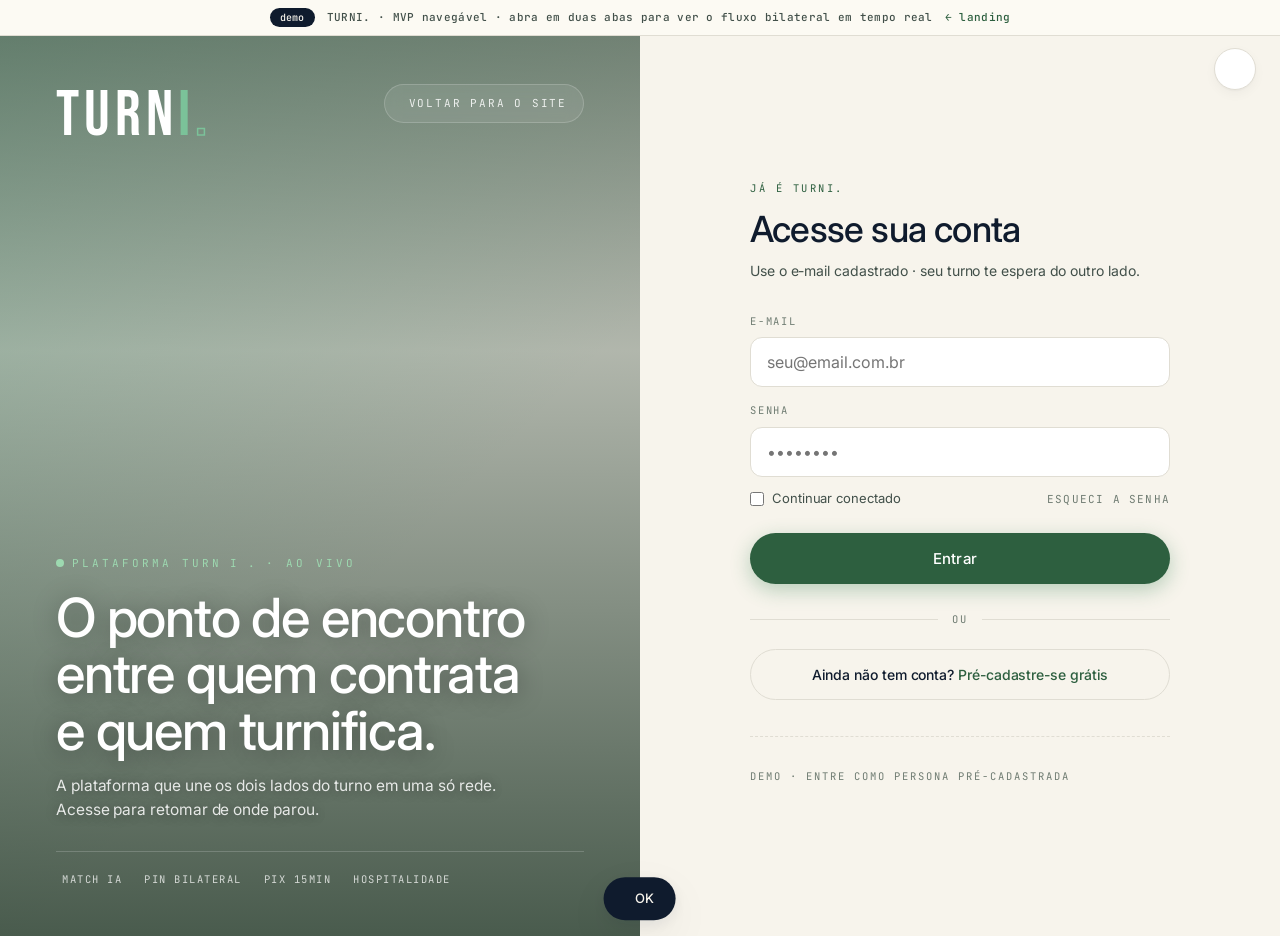
==== commit 44af0224: "feat: wizard Empresa expandido — 6 etapas + completion score Etapa 1 · Identidade — logo upload, nom" ====
--- a/app.html
+++ b/app.html
@@ -3965,10 +3965,37 @@
   .onb-btn-next{flex:1;max-width:220px;margin-left:auto}
   .onb-complete-banner{background:linear-gradient(135deg,var(--fhpd),transparent 70%);border:1px solid rgba(0,168,104,.3);border-radius:14px;padding:24px 28px;display:flex;align-items:center;gap:18px;margin-bottom:20px}
   .onb-complete-icon{width:52px;height:52px;border-radius:50%;background:var(--fhp);color:#fff;display:flex;align-items:center;justify-content:center;flex-shrink:0}
+  /* Score badge */
+  .emp-score-wrap{background:var(--s1);border:1px solid var(--b1);border-radius:12px;padding:14px 18px;margin-bottom:20px}
+  .emp-score-bar-bg{height:6px;background:var(--b1);border-radius:6px;margin-bottom:8px;overflow:hidden}
+  .emp-score-bar-fill{height:100%;border-radius:6px;transition:width .4s}
+  .emp-score-row{display:flex;align-items:center;justify-content:space-between;gap:12px}
+  .emp-score-pct{font-family:var(--F);font-size:15px;font-weight:700;letter-spacing:-.2px}
+  .emp-score-msg{font-family:var(--M);font-size:11px;color:var(--t-secondary);letter-spacing:.2px;text-align:right}
+  /* Dias de funcionamento */
+  .onb-dias-grid{display:flex;flex-wrap:wrap;gap:8px;margin-bottom:14px}
+  .onb-dia-pill{padding:8px 14px;border-radius:999px;border:1px solid var(--b1);background:var(--s2);font-family:var(--M);font-size:12px;color:var(--t-secondary);cursor:pointer;user-select:none;transition:all .15s}
+  .onb-dia-pill.active{background:var(--fhp);border-color:var(--fhp);color:#fff}
+  /* Funções anunciadas */
+  .onb-fn-grid{display:flex;flex-wrap:wrap;gap:8px;margin-bottom:14px}
+  .onb-fn-pill{padding:7px 14px;border-radius:8px;border:1px solid var(--b1);background:var(--s2);font-family:var(--M);font-size:12px;color:var(--t-secondary);cursor:pointer;user-select:none;transition:all .15s}
+  .onb-fn-pill.active{background:var(--s1);border-color:var(--orange);color:var(--orange)}
+  /* Turno item */
+  .onb-turno-item{margin-bottom:10px}
+  .onb-turno-fields{display:flex;align-items:center;gap:8px;flex-wrap:wrap}
+  /* Fotos upload */
+  .onb-foto-drop{display:flex;flex-direction:column;align-items:center;justify-content:center;padding:32px;border:2px dashed var(--b1);border-radius:12px;cursor:pointer;margin-bottom:16px;transition:border-color .2s}
+  .onb-foto-drop:hover{border-color:var(--orange)}
+  .onb-fotos-grid{display:grid;grid-template-columns:repeat(auto-fill,minmax(120px,1fr));gap:10px;margin-bottom:8px}
+  .onb-foto-thumb{position:relative;aspect-ratio:4/3;border-radius:10px;overflow:hidden;border:1px solid var(--b1)}
+  .onb-foto-thumb img{width:100%;height:100%;object-fit:cover}
+  .onb-foto-del{position:absolute;top:6px;right:6px;width:22px;height:22px;border-radius:50%;background:rgba(0,0,0,.7);color:#fff;border:none;cursor:pointer;font-size:14px;line-height:1;display:flex;align-items:center;justify-content:center}
+  .onb-foto-badge{position:absolute;bottom:6px;left:6px;background:var(--fhp);color:#fff;font-family:var(--M);font-size:9px;padding:2px 7px;border-radius:999px;letter-spacing:1px}
   @media(max-width:600px){
     .onb-row-2,.onb-row-3{grid-template-columns:1fr}
     .onb-card{padding:20px 16px}
     .onb-steps-row{display:none}
+    .onb-turno-fields{flex-direction:column;align-items:stretch}
   }
 
   /* ════════════════════════════════════════════════════════════════
@@ -4855,7 +4882,7 @@
 
 // ── SEED DATA ──────────────────────────────────────────────────
 // Schema version · incrementar quando o SEED ganhar campos novos · força reseed dos clientes
-const SEED_SCHEMA_VERSION = 7;
+const SEED_SCHEMA_VERSION = 8;
 const SEED = {
   _schemaVersion: SEED_SCHEMA_VERSION,
   // 1 SUPER ADMIN
@@ -4896,6 +4923,25 @@
        {nome:'Roberto Silva',cargo:'Sócio · Operações',telefone:'(11) 99111-1001',email:'roberto@apizzadamooca.com.br',principal:true},
        {nome:'Marina Coletti',cargo:'Gerente de salão',telefone:'(11) 99111-1099',email:'marina@apizzadamooca.com.br'},
        {nome:'Júlio Bezerra',cargo:'Chef pizzaiolo',telefone:'(11) 99111-1098',email:'julio@apizzadamooca.com.br'}
+     ],
+     numUnidades:2,
+     unidades:[
+       {label:'Mooca',logradouro:'Rua da Mooca, 1234',complemento:'Galpão 2',bairro:'Mooca',cidade:'São Paulo',uf:'SP',cep:'03103-002'},
+       {label:'Tatuapé',logradouro:'Rua Tuiuti, 489',complemento:'',bairro:'Tatuapé',cidade:'São Paulo',uf:'SP',cep:'03307-000'}
+     ],
+     diasFuncionamento:['ter','qua','qui','sex','sab','dom'],
+     horariosTurno:[
+       {label:'Almoço',ini:'12:00',fim:'15:00'},
+       {label:'Jantar',ini:'19:00',fim:'23:30'}
+     ],
+     funcoesAnunciadas:['Garçom','Garçonete','Bartender','Pizzaiolo','Hostess','Auxiliar de cozinha'],
+     premiacoes:['7ª melhor pizza do Brasil · Folha 2024','Prêmio Paladar 2023 · Revelação','Guia Michelin Bib Gourmand 2024'],
+     fotos:[],
+     regrasPadrao:[
+       {icon:'shirt',label:'Uniforme',valor:'Camisa preta lisa · calça jeans ou preta · sapato fechado escuro'},
+       {icon:'clock',label:'Chegada',valor:'15 min antes do início · check-in pelo PIN no app · avisar Marina (gerente)'},
+       {icon:'door-open',label:'Entrada',valor:'Porta lateral (Galpão 2) · estacionamento gratuito na lateral'},
+       {icon:'user-check',label:'Imprevistos',valor:'Marina Coletti (gerente de salão) · WhatsApp (11) 99111-1099 · responde em até 5 min'}
      ],
      parceriasGrupo:'Parte do Grupo Noiz · Brasa Prime, Boteco Noiz, Cozinha Noiz, Eventos Noiz'},
     {id:'emp-2', role:'emp', nome:'Carla Mendes', email:'carla@hospedaria.com.br', telefone:'(11) 99111-1002',
@@ -8151,6 +8197,10 @@
 
   const social = u.redesSociais || {};
 
+  const pct = empCompletionScore(u);
+  const pctColor = pct >= 80 ? 'var(--fhp)' : pct >= 50 ? 'var(--orange)' : '#E87A5A';
+  const pctMsg = pct >= 90 ? 'Perfil premium · match IA prioritário' : pct >= 70 ? 'Quase lá · complete para maximizar matchs' : pct >= 40 ? 'Complete o perfil · quanto mais info, melhor o match' : 'Perfil incompleto · preencha para aparecer nos matchs';
+
   const content = `
     <div class="main-head">
       <div>
@@ -8158,6 +8208,19 @@
         <div class="main-d">${escapeHtml(u.estabelecimento)} · este conteúdo é anexado <b>automaticamente</b> em todo match · o profissional já chega sabendo o que esperar</div>
       </div>
       <a class="btn-secondary" href="#/contratante/empresa/editar?step=1"><i data-lucide="edit-3"></i> Editar dados</a>
+    </div>
+
+    <!-- ═══ COMPLETION SCORE ═══ -->
+    <div class="emp-score-wrap" style="cursor:pointer" onclick="location.hash='#/contratante/empresa/editar?step=1'">
+      <div style="display:flex;align-items:center;justify-content:space-between;margin-bottom:10px">
+        <div style="font-family:var(--M);font-size:10px;color:var(--t-tertiary);letter-spacing:2px;text-transform:uppercase">Completude do perfil</div>
+        <div style="display:flex;align-items:center;gap:10px">
+          <span class="emp-score-pct" style="color:${pctColor}">${pct}%</span>
+          <a href="#/contratante/empresa/editar?step=1" style="font-family:var(--M);font-size:10px;color:var(--fhp);letter-spacing:1px" onclick="event.stopPropagation()">Completar →</a>
+        </div>
+      </div>
+      <div class="emp-score-bar-bg"><div class="emp-score-bar-fill" style="width:${pct}%;background:${pctColor}"></div></div>
+      <div style="font-family:var(--M);font-size:11px;color:var(--t-secondary);margin-top:6px">${pctMsg}</div>
     </div>
 
     <!-- ═══ CALLOUT · O que vai com cada match ═══ -->
@@ -8251,40 +8314,96 @@
 }
 
 // ── Empresa · Onboarding Wizard ─────────────────────────────────
+function empCompletionScore(u){
+  const r = u.regrasPadrao || [];
+  const checks = [
+    !!(u.logoBase64 || u.logo),
+    !!(u.estabelecimento && u.segmento),
+    !!(u.cnpj),
+    !!(u.unidades && u.unidades.length > 0 && u.unidades[0] && u.unidades[0].logradouro),
+    !!(u.diasFuncionamento && u.diasFuncionamento.length > 0),
+    !!(u.horariosTurno && u.horariosTurno.length > 0),
+    !!(u.funcoesAnunciadas && u.funcoesAnunciadas.length > 0),
+    !!(u.fotos && u.fotos.length > 0),
+    !!(u.cultura && u.cultura.length > 20),
+    !!(u.valoresChave && u.valoresChave.length > 0),
+    !!(r.find(x => x.label==='Uniforme' && x.valor)),
+    !!(r.find(x => x.label==='Chegada' && x.valor)),
+    !!(r.find(x => x.label==='Entrada' && x.valor)),
+    !!(u.contatos && u.contatos.length > 0),
+    !!(u.redesSociais && (u.redesSociais.instagram || u.redesSociais.site)),
+    !!(u.premiacoes && u.premiacoes.length > 0),
+  ];
+  return Math.round(checks.filter(Boolean).length / checks.length * 100);
+}
+
+function empScoreBadge(u){
+  const pct = empCompletionScore(u);
+  const color = pct >= 80 ? 'var(--fhp)' : pct >= 50 ? 'var(--orange)' : '#E87A5A';
+  const msg = pct >= 90 ? 'Perfil completo · match premium ativo' : pct >= 70 ? 'Quase lá · complete para maximizar matchs' : 'Complete o perfil · quanto mais info, melhor o match';
+  return `<div class="emp-score-wrap">
+    <div class="emp-score-bar-bg"><div class="emp-score-bar-fill" style="width:${pct}%;background:${color}"></div></div>
+    <div class="emp-score-row">
+      <span class="emp-score-pct" style="color:${color}">${pct}% completo</span>
+      <span class="emp-score-msg">${msg}</span>
+    </div>
+  </div>`;
+}
+
 function renderEmpEmpresaEditar(params){
   const u = Session.user();
-  const step = Math.max(1, Math.min(4, parseInt(params.step || '1')));
-  const e = u.endereco || {};
+  const step = Math.max(1, Math.min(6, parseInt(params.step || '1')));
 
   const STEPS = [
-    {n:1, label:'Dados', icon:'building-2'},
-    {n:2, label:'Contatos', icon:'users-round'},
-    {n:3, label:'Cultura', icon:'flame'},
-    {n:4, label:'Regras', icon:'shield-check'},
+    {n:1, label:'Identidade'},
+    {n:2, label:'Localização'},
+    {n:3, label:'Operação'},
+    {n:4, label:'Fotos'},
+    {n:5, label:'Cultura'},
+    {n:6, label:'Regras'},
   ];
 
   const progressBar = `
     <div class="onb-progress">
-      ${STEPS.map(s => `<div class="onb-progress-seg ${s.n < step ? 'done' : s.n === step ? 'active' : ''}"></div>`).join('')}
+      ${STEPS.map(s=>`<div class="onb-progress-seg ${s.n<step?'done':s.n===step?'active':''}"></div>`).join('')}
     </div>
     <div class="onb-steps-row">
-      ${STEPS.map(s => `<div class="onb-step-pill ${s.n < step ? 'done' : s.n === step ? 'active' : ''}" onclick="location.hash='#/contratante/empresa/editar?step=${s.n}'">
-        <span class="onb-step-num">${s.n < step ? '✓' : s.n}</span>${s.label}
+      ${STEPS.map(s=>`<div class="onb-step-pill ${s.n<step?'done':s.n===step?'active':''}" onclick="location.hash='#/contratante/empresa/editar?step=${s.n}'">
+        <span class="onb-step-num">${s.n<step?'✓':s.n}</span>${s.label}
       </div>`).join('')}
     </div>`;
 
-  const backHash = step === 1 ? '#/contratante/empresa' : `#/contratante/empresa/editar?step=${step-1}`;
-  const nextLabel = step === 4 ? 'Concluir' : 'Próximo →';
-
-  let stepTitle = '';
-  let stepBody = '';
-
-  if(step === 1){
-    stepTitle = 'Dados da empresa';
-    const segmentos = ['Restaurante','Bar','Café','Pizzaria','Hamburgueria','Churrascaria','Buffet','Hotel','Eventos','Outros'];
-    stepBody = `
+  const backHash = step===1 ? '#/contratante/empresa' : `#/contratante/empresa/editar?step=${step-1}`;
+  const nextLabel = step===6 ? 'Concluir ✓' : 'Próximo →';
+
+  let stepTitle='', stepBody='';
+
+  /* ── ETAPA 1 · IDENTIDADE ── */
+  if(step===1){
+    stepTitle='Identidade da casa';
+    const social = u.redesSociais || {};
+    const premiacoes = u.premiacoes || [];
+    const logoPreview = u.logoBase64
+      ? `<img src="${u.logoBase64}" style="width:80px;height:80px;object-fit:contain;border-radius:12px">`
+      : u.logo ? `<img src="${u.logo}" style="width:80px;height:80px;object-fit:contain;border-radius:12px">`
+      : `<div style="width:80px;height:80px;border-radius:12px;background:var(--s2);display:flex;align-items:center;justify-content:center;font-size:28px;font-weight:700;color:var(--fhp)">${(u.estabelecimento||'?').charAt(0)}</div>`;
+    const segmentos=['Restaurante','Bar','Café','Pizzaria','Hamburgueria','Churrascaria','Buffet','Bistrô','Hotel','Casa de eventos','Outros'];
+    stepBody=`
       <div class="onb-card">
-        <div class="onb-card-h"><i data-lucide="building-2"></i> Identificação</div>
+        <div class="onb-card-h"><i data-lucide="image"></i> Logo da empresa</div>
+        <div style="display:flex;align-items:center;gap:20px;flex-wrap:wrap">
+          <div id="onb_logo_preview">${logoPreview}</div>
+          <div style="flex:1;min-width:200px">
+            <p style="font-family:var(--M);font-size:12px;color:var(--t-secondary);margin:0 0 12px;line-height:1.6">O logo aparece no perfil da empresa e no card de match enviado aos profissionais.</p>
+            <label class="btn-secondary" style="cursor:pointer;display:inline-flex;align-items:center;gap:8px">
+              <i data-lucide="upload"></i> Carregar logo
+              <input type="file" accept="image/*" style="display:none" onchange="onbLogoUpload(this)">
+            </label>
+          </div>
+        </div>
+      </div>
+      <div class="onb-card">
+        <div class="onb-card-h"><i data-lucide="building-2"></i> Dados básicos</div>
         <div class="onb-field">
           <label class="onb-label">Nome do estabelecimento <b>*</b></label>
           <input class="onb-input" id="onb_estabelecimento" value="${escapeHtml(u.estabelecimento||'')}" placeholder="Ex: Pizza da Mooca">
@@ -8293,188 +8412,445 @@
           <div class="onb-field">
             <label class="onb-label">Segmento <b>*</b></label>
             <select class="onb-select" id="onb_segmento">
-              ${segmentos.map(s => `<option value="${s}" ${u.segmento===s?'selected':''}>${s}</option>`).join('')}
+              ${segmentos.map(s=>`<option value="${s}" ${(u.segmento||'').startsWith(s)?'selected':''}>${s}</option>`).join('')}
             </select>
           </div>
+          <div class="onb-field">
+            <label class="onb-label">Slogan / Descrição curta</label>
+            <input class="onb-input" id="onb_slogan" value="${escapeHtml(u.slogan||u.segmento||'')}" placeholder="forno a lenha · tradição desde 2011">
+          </div>
+        </div>
+        <div class="onb-row-2">
           <div class="onb-field">
             <label class="onb-label">CNPJ</label>
             <input class="onb-input" id="onb_cnpj" value="${escapeHtml(u.cnpj||'')}" placeholder="00.000.000/0001-00">
           </div>
-        </div>
+          <div class="onb-field">
+            <label class="onb-label">Ano de fundação</label>
+            <input class="onb-input" id="onb_fundacao" value="${escapeHtml(u.fundacao||'')}" placeholder="2011" maxlength="4">
+          </div>
+        </div>
+      </div>
+      <div class="onb-card">
+        <div class="onb-card-h"><i data-lucide="award"></i> Premiações & reconhecimentos</div>
+        <p style="font-family:var(--M);font-size:12px;color:var(--t-secondary);margin:0 0 14px;line-height:1.6">Premiações aparecem no perfil da empresa e valorizam o match com profissionais mais qualificados.</p>
+        <div class="onb-chips-wrap" id="onb_prem_wrap">
+          ${premiacoes.map((v,i)=>`<span class="onb-chip">${escapeHtml(v)}<button class="onb-chip-del" onclick="onbRemoverChip('prem',${i})" type="button">×</button></span>`).join('')}
+        </div>
+        <input type="hidden" id="onb_prem_data" value="${escapeHtml(JSON.stringify(premiacoes))}">
+        <div class="onb-chip-add">
+          <input class="onb-input" id="onb_prem_input" placeholder="Ex: Melhor pizza SP 2024 · Folha" style="flex:1" onkeydown="if(event.key==='Enter'){event.preventDefault();onbAdicionarChip('prem')}">
+          <button class="btn-secondary" type="button" onclick="onbAdicionarChip('prem')"><i data-lucide="plus"></i></button>
+        </div>
+      </div>
+      <div class="onb-card">
+        <div class="onb-card-h"><i data-lucide="link"></i> Redes sociais & canais</div>
         <div class="onb-row-2">
           <div class="onb-field">
-            <label class="onb-label">Ano de fundação</label>
-            <input class="onb-input" id="onb_fundacao" value="${escapeHtml(u.fundacao||'')}" placeholder="2015">
+            <label class="onb-label">Instagram</label>
+            <input class="onb-input" id="onb_instagram" value="${escapeHtml(social.instagram||'')}" placeholder="@apizzadamooca">
           </div>
           <div class="onb-field">
-            <label class="onb-label">Nº de funcionários fixos</label>
-            <input class="onb-input" id="onb_funcionarios" type="number" min="1" value="${u.funcionarios||''}" placeholder="12">
+            <label class="onb-label">Site</label>
+            <input class="onb-input" id="onb_site" value="${escapeHtml(social.site||'')}" placeholder="apizzadamooca.com.br">
           </div>
         </div>
-      </div>
+        <div class="onb-field">
+          <label class="onb-label">WhatsApp</label>
+          <input class="onb-input" id="onb_whatsapp" value="${escapeHtml(social.whatsapp||'')}" placeholder="(11) 99999-9999">
+        </div>
+      </div>`;
+  }
+
+  /* ── ETAPA 2 · LOCALIZAÇÃO / UNIDADES ── */
+  if(step===2){
+    stepTitle='Localização & unidades';
+    const numU = parseInt(u.numUnidades||1);
+    const unidades = u.unidades || [{}];
+    stepBody=`
       <div class="onb-card">
-        <div class="onb-card-h"><i data-lucide="map-pin"></i> Endereço</div>
-        <div class="onb-row-2">
-          <div class="onb-field" style="grid-column:1/-1">
-            <label class="onb-label">Logradouro</label>
-            <input class="onb-input" id="onb_logradouro" value="${escapeHtml(e.logradouro||'')}" placeholder="Rua das Rosas, 123">
-          </div>
-        </div>
-        <div class="onb-row-3">
-          <div class="onb-field">
-            <label class="onb-label">Complemento</label>
-            <input class="onb-input" id="onb_complemento" value="${escapeHtml(e.complemento||'')}" placeholder="Galpão 2">
-          </div>
-          <div class="onb-field">
-            <label class="onb-label">Bairro</label>
-            <input class="onb-input" id="onb_bairro" value="${escapeHtml(e.bairro||'')}" placeholder="Mooca">
-          </div>
-          <div class="onb-field">
-            <label class="onb-label">CEP</label>
-            <input class="onb-input" id="onb_cep" value="${escapeHtml(e.cep||'')}" placeholder="03101-000">
-          </div>
-        </div>
-        <div class="onb-row-2">
-          <div class="onb-field">
-            <label class="onb-label">Cidade</label>
-            <input class="onb-input" id="onb_cidade" value="${escapeHtml(e.cidade||'')}" placeholder="São Paulo">
-          </div>
-          <div class="onb-field">
-            <label class="onb-label">UF</label>
-            <input class="onb-input" id="onb_uf" value="${escapeHtml(e.uf||'SP')}" placeholder="SP" maxlength="2">
-          </div>
-        </div>
+        <div class="onb-card-h"><i data-lucide="map-pin"></i> Quantas unidades você opera?</div>
+        <p style="font-family:var(--M);font-size:12px;color:var(--t-secondary);margin:0 0 16px;line-height:1.6">Cada unidade terá seu endereço independente. Ao abrir uma vaga você escolhe para qual unidade ela é direcionada.</p>
+        <div class="onb-field">
+          <label class="onb-label">Número de unidades</label>
+          <select class="onb-select" id="onb_num_unidades" style="max-width:200px" onchange="onbAtualizarUnidades(this.value)">
+            ${[1,2,3,4,5,6,7,8,9,10].map(n=>`<option value="${n}" ${numU===n?'selected':''}>${n} unidade${n>1?'s':''}</option>`).join('')}
+          </select>
+        </div>
+      </div>
+      <div id="onb_unidades_wrap">
+        ${Array.from({length:numU},(_,i)=>{
+          const ud = unidades[i] || {};
+          return onbUnidadeFormHTML(i, ud);
+        }).join('')}
       </div>`;
   }
 
-  if(step === 2){
-    stepTitle = 'Contatos da empresa';
+  /* ── ETAPA 3 · OPERAÇÃO ── */
+  if(step===3){
+    stepTitle='Operação & funções';
+    const dias = ['DOM','SEG','TER','QUA','QUI','SEX','SÁB'];
+    const diasCodes = ['dom','seg','ter','qua','qui','sex','sab'];
+    const diasSel = u.diasFuncionamento || ['seg','ter','qua','qui','sex'];
+    const turnos = u.horariosTurno || [{label:'Almoço',ini:'11:30',fim:'15:00'},{label:'Jantar',ini:'18:00',fim:'23:00'}];
+    const FUNCOES_LISTA = ['Garçom','Garçonete','Bartender','Hostess','Cozinheiro','Cozinheira','Chef','Pizzaiolo','Forneiro','Auxiliar de cozinha','Pia','Confeiteiro','Barista','Sommelier','Maître','Copeiro'];
+    const fnSel = u.funcoesAnunciadas || ['Garçom','Bartender'];
+    stepBody=`
+      <div class="onb-card">
+        <div class="onb-card-h"><i data-lucide="calendar-days"></i> Dias de funcionamento</div>
+        <div class="onb-dias-grid" id="onb_dias_grid">
+          ${dias.map((d,i)=>`
+            <label class="onb-dia-pill ${diasSel.includes(diasCodes[i])?'active':''}" onclick="onbToggleDia(this,'${diasCodes[i]}')">
+              ${d}
+            </label>`).join('')}
+        </div>
+        <input type="hidden" id="onb_dias_data" value="${escapeHtml(JSON.stringify(diasSel))}">
+      </div>
+      <div class="onb-card">
+        <div class="onb-card-h"><i data-lucide="clock"></i> Turnos de operação</div>
+        <p style="font-family:var(--M);font-size:12px;color:var(--t-secondary);margin:0 0 16px;line-height:1.6">Defina os turnos que opera. Os profissionais verão os horários disponíveis antes de se candidatar.</p>
+        <div id="onb_turnos_list">
+          ${turnos.map((t,i)=>onbTurnoItemHTML(t,i)).join('')}
+        </div>
+        <button class="btn-secondary" type="button" onclick="onbAdicionarTurno()" style="width:100%;justify-content:center;margin-top:4px">
+          <i data-lucide="plus"></i> Adicionar turno
+        </button>
+      </div>
+      <div class="onb-card">
+        <div class="onb-card-h"><i data-lucide="briefcase"></i> Funções que anunciamos</div>
+        <p style="font-family:var(--M);font-size:12px;color:var(--t-secondary);margin:0 0 16px;line-height:1.6">Selecione as funções que você costuma contratar. O match IA prioriza profissionais com essas especialidades.</p>
+        <div class="onb-fn-grid" id="onb_fn_grid">
+          ${FUNCOES_LISTA.map(fn=>`<div class="onb-fn-pill ${fnSel.includes(fn)?'active':''}" onclick="onbToggleFn(this,'${fn}')">${fn}</div>`).join('')}
+        </div>
+        <input type="hidden" id="onb_fn_data" value="${escapeHtml(JSON.stringify(fnSel))}">
+      </div>`;
+  }
+
+  /* ── ETAPA 4 · FOTOS ── */
+  if(step===4){
+    stepTitle='Fotos da casa';
+    const fotos = u.fotos || [];
+    stepBody=`
+      <div class="onb-card">
+        <div class="onb-card-h"><i data-lucide="image"></i> Galeria do espaço</div>
+        <p style="font-family:var(--M);font-size:12px;color:var(--t-secondary);margin:0 0 16px;line-height:1.6">Fotos do ambiente, cozinha e estrutura. Os profissionais visualizam o local antes do turno — reduz faltas e aumenta confiança. Recomendamos 4–8 fotos.</p>
+        <label class="onb-foto-drop" for="onb_fotos_input">
+          <i data-lucide="upload-cloud" style="width:32px;height:32px;color:var(--t-tertiary)"></i>
+          <span style="font-family:var(--M);font-size:12px;color:var(--t-secondary);margin-top:8px">Clique ou arraste fotos aqui</span>
+          <span style="font-family:var(--M);font-size:10px;color:var(--t-tertiary);margin-top:4px">JPG, PNG ou WEBP · até 5MB cada</span>
+          <input type="file" id="onb_fotos_input" accept="image/*" multiple style="display:none" onchange="onbFotosUpload(this)">
+        </label>
+        <div class="onb-fotos-grid" id="onb_fotos_grid">
+          ${fotos.map((src,i)=>`
+            <div class="onb-foto-thumb">
+              <img src="${src}" alt="Foto ${i+1}">
+              <button class="onb-foto-del" onclick="onbRemoverFoto(${i})" type="button">×</button>
+              ${i===0?'<div class="onb-foto-badge">Capa</div>':''}
+            </div>`).join('')}
+        </div>
+        <input type="hidden" id="onb_fotos_data" value="${escapeHtml(JSON.stringify(fotos))}">
+      </div>`;
+  }
+
+  /* ── ETAPA 5 · CULTURA & VALORES ── */
+  if(step===5){
+    stepTitle='Cultura & valores';
+    const valores = u.valoresChave || [];
+    stepBody=`
+      <div style="background:linear-gradient(135deg,var(--fhpd),transparent 70%);border:1px solid rgba(0,168,104,.25);border-radius:14px;padding:16px 20px;margin-bottom:20px;display:flex;gap:14px;align-items:flex-start">
+        <i data-lucide="paperclip" style="width:18px;height:18px;color:var(--fhp);flex-shrink:0;margin-top:2px"></i>
+        <div style="font-family:var(--M);font-size:12px;color:var(--t-secondary);line-height:1.6">Cultura e valores são <b style="color:var(--w)">enviados automaticamente</b> em cada match. O profissional chega alinhado com o espírito da casa antes do primeiro turno.</div>
+      </div>
+      <div class="onb-card">
+        <div class="onb-card-h"><i data-lucide="flame"></i> Cultura da casa</div>
+        <p style="font-family:var(--M);font-size:12px;color:var(--t-secondary);margin:0 0 14px;line-height:1.6">Descreva o ambiente, a filosofia e o que diferencia a sua casa. Seja autêntico — os melhores profissionais escolhem onde trabalhar também pela cultura.</p>
+        <div class="onb-field">
+          <textarea class="onb-textarea" id="onb_cultura" rows="6" placeholder="Somos um restaurante que acredita que hospitalidade começa antes de o cliente sentar…">${escapeHtml(u.cultura||'')}</textarea>
+          <div style="font-family:var(--M);font-size:10px;color:var(--t-tertiary);margin-top:6px;text-align:right" id="onb_cultura_count">${(u.cultura||'').length} / 600</div>
+        </div>
+      </div>
+      <div class="onb-card">
+        <div class="onb-card-h"><i data-lucide="hash"></i> Valores-chave</div>
+        <p style="font-family:var(--M);font-size:12px;color:var(--t-secondary);margin:0 0 14px;line-height:1.6">Palavras que definem a identidade da casa. Aparecem como chips no perfil e no card de match.</p>
+        <div class="onb-chips-wrap" id="onb_valores_wrap">
+          ${valores.map((v,i)=>`<span class="onb-chip">${escapeHtml(v)}<button class="onb-chip-del" onclick="onbRemoverChip('valores',${i})" type="button">×</button></span>`).join('')}
+        </div>
+        <input type="hidden" id="onb_valores_data" value="${escapeHtml(JSON.stringify(valores))}">
+        <div class="onb-chip-add">
+          <input class="onb-input" id="onb_valor_input" placeholder="Ex: Hospitalidade calorosa" style="flex:1" onkeydown="if(event.key==='Enter'){event.preventDefault();onbAdicionarChip('valores')}">
+          <button class="btn-secondary" type="button" onclick="onbAdicionarChip('valores')"><i data-lucide="plus"></i></button>
+        </div>
+      </div>`;
+  }
+
+  /* ── ETAPA 6 · REGRAS & CONTATOS ── */
+  if(step===6){
+    stepTitle='Regras & contatos';
+    const r = u.regrasPadrao || [];
+    const get = (label) => (r.find(x=>x.label===label)||{}).valor||'';
     const contatos = u.contatos || [];
-    stepBody = `
-      <div class="onb-card">
-        <div class="onb-card-h"><i data-lucide="users-round"></i> Pessoas-chave da operação</div>
-        <p style="font-family:var(--M);font-size:12px;color:var(--t-secondary);margin:0 0 20px;line-height:1.6">Estes contatos são enviados junto ao match. O profissional sabe exatamente com quem falar antes de chegar.</p>
+    stepBody=`
+      <div style="background:linear-gradient(135deg,var(--fhpd),transparent 70%);border:1px solid rgba(0,168,104,.25);border-radius:14px;padding:16px 20px;margin-bottom:20px;display:flex;gap:14px;align-items:flex-start">
+        <i data-lucide="paperclip" style="width:18px;height:18px;color:var(--fhp);flex-shrink:0;margin-top:2px"></i>
+        <div style="font-family:var(--M);font-size:12px;color:var(--t-secondary);line-height:1.6">Regras e contatos são <b style="color:var(--w)">anexados automaticamente</b> em cada match. O profissional chega sabendo uniforme, como entrar e com quem falar — sem retrabalho a cada vaga.</div>
+      </div>
+      <div class="onb-regra-item">
+        <div class="onb-regra-head">
+          <div class="onb-regra-icon"><i data-lucide="shirt"></i></div>
+          <div><div class="onb-regra-title">Uniforme</div><div style="font-size:11px;color:var(--t-tertiary);font-family:var(--M)">O que o profissional deve vestir</div></div>
+          <div class="onb-regra-badge">Enviado nos matchs</div>
+        </div>
+        <textarea class="onb-textarea" id="onb_uniforme" rows="2" placeholder="Camisa preta lisa · calça jeans ou preta · sapato fechado escuro">${escapeHtml(get('Uniforme'))}</textarea>
+      </div>
+      <div class="onb-regra-item">
+        <div class="onb-regra-head">
+          <div class="onb-regra-icon"><i data-lucide="clock"></i></div>
+          <div><div class="onb-regra-title">Check-in</div><div style="font-size:11px;color:var(--t-tertiary);font-family:var(--M)">Horário de chegada e procedimento</div></div>
+          <div class="onb-regra-badge">Enviado nos matchs</div>
+        </div>
+        <textarea class="onb-textarea" id="onb_checkin" rows="2" placeholder="Chegar 15 min antes · registrar PIN no app · avisar gerente de salão">${escapeHtml(get('Chegada'))}</textarea>
+      </div>
+      <div class="onb-regra-item">
+        <div class="onb-regra-head">
+          <div class="onb-regra-icon"><i data-lucide="door-open"></i></div>
+          <div><div class="onb-regra-title">Acesso ao local</div><div style="font-size:11px;color:var(--t-tertiary);font-family:var(--M)">Entrada, estacionamento e instruções</div></div>
+          <div class="onb-regra-badge">Enviado nos matchs</div>
+        </div>
+        <textarea class="onb-textarea" id="onb_acesso" rows="2" placeholder="Porta lateral (Galpão 2) · estacionamento gratuito na lateral · interfone 02">${escapeHtml(get('Entrada'))}</textarea>
+      </div>
+      <div class="onb-regra-item">
+        <div class="onb-regra-head">
+          <div class="onb-regra-icon"><i data-lucide="user-check"></i></div>
+          <div><div class="onb-regra-title">Quem procurar</div><div style="font-size:11px;color:var(--t-tertiary);font-family:var(--M)">Responsável na operação</div></div>
+          <div class="onb-regra-badge">Enviado nos matchs</div>
+        </div>
+        <textarea class="onb-textarea" id="onb_quemprocurar" rows="2" placeholder="Marina (gerente de salão) · WhatsApp (11) 99999-9999 · responde em até 5 min">${escapeHtml(get('Imprevistos'))}</textarea>
+      </div>
+      <div class="onb-card" style="margin-top:18px">
+        <div class="onb-card-h"><i data-lucide="users-round"></i> Contatos da operação</div>
+        <p style="font-family:var(--M);font-size:12px;color:var(--t-secondary);margin:0 0 20px;line-height:1.6">Pessoas-chave enviadas com o match. O profissional sabe exatamente com quem falar antes de chegar.</p>
         <div id="onb_contatos_list">
-          ${contatos.length === 0 ? '' : contatos.map((c,i) => onbContatoItemHTML(c,i)).join('')}
+          ${contatos.map((c,i)=>onbContatoItemHTML(c,i)).join('')}
         </div>
         <button class="btn-secondary" type="button" onclick="onbAdicionarContato()" style="width:100%;justify-content:center;margin-top:4px">
           <i data-lucide="plus"></i> Adicionar contato
         </button>
-      </div>
-      <div class="onb-card">
-        <div class="onb-card-h"><i data-lucide="clock"></i> Horário de operação</div>
-        <div class="onb-field">
-          <label class="onb-label">Turnos de operação</label>
-          <input class="onb-input" id="onb_turnosOperacao" value="${escapeHtml(u.turnosOperacao||'')}" placeholder="Ter–Dom · almoço 11h30–15h · jantar 18h–23h">
-        </div>
       </div>`;
   }
 
-  if(step === 3){
-    stepTitle = 'Cultura da casa';
-    const valores = u.valoresChave || ['Excelência no atendimento','Equipe unida','Cliente em primeiro lugar'];
-    stepBody = `
-      <div class="onb-card">
-        <div class="onb-card-h"><i data-lucide="flame"></i> Quem somos <span class="onb-regra-badge" style="margin-left:auto"><i data-lucide="paperclip" style="width:9px;height:9px;vertical-align:middle"></i> Enviado nos matchs</span></div>
-        <p style="font-family:var(--M);font-size:12px;color:var(--t-secondary);margin:0 0 14px;line-height:1.6">Descreva o espírito da casa. O profissional lê antes do primeiro turno e já chega alinhado com a sua energia.</p>
-        <div class="onb-field">
-          <label class="onb-label">Cultura e ambiente <b>*</b></label>
-          <textarea class="onb-textarea" id="onb_cultura" rows="5" placeholder="Somos um restaurante familiar fundado em 2010 com foco em hospitalidade calorosa…">${escapeHtml(u.cultura||'')}</textarea>
-        </div>
-      </div>
-      <div class="onb-card">
-        <div class="onb-card-h"><i data-lucide="hash"></i> Valores-chave <span class="onb-regra-badge" style="margin-left:auto"><i data-lucide="paperclip" style="width:9px;height:9px;vertical-align:middle"></i> Enviado nos matchs</span></div>
-        <p style="font-family:var(--M);font-size:12px;color:var(--t-secondary);margin:0 0 14px;line-height:1.6">Palavras que definem a identidade da casa. Aparecem como chips no card do profissional.</p>
-        <div class="onb-chips-wrap" id="onb_valores_wrap">
-          ${valores.map((v,i) => `<span class="onb-chip">${escapeHtml(v)}<button class="onb-chip-del" onclick="onbRemoverValor(${i})" type="button">×</button></span>`).join('')}
-        </div>
-        <div class="onb-chip-add">
-          <input class="onb-input" id="onb_valor_input" placeholder="Ex: Hospitalidade" style="flex:1" onkeydown="if(event.key==='Enter'){event.preventDefault();onbAdicionarValor()}">
-          <button class="btn-secondary" type="button" onclick="onbAdicionarValor()"><i data-lucide="plus"></i></button>
-        </div>
-        <input type="hidden" id="onb_valores_data" value="${escapeHtml(JSON.stringify(valores))}">
-      </div>`;
-  }
-
-  if(step === 4){
-    stepTitle = 'Regras da casa';
-    const r = u.regrasPadrao || [];
-    const get = (label) => (r.find(x => x.label === label)||{}).valor || '';
-    stepBody = `
-      <div style="background:linear-gradient(135deg,var(--fhpd),transparent 70%);border:1px solid rgba(0,168,104,.25);border-radius:14px;padding:16px 20px;margin-bottom:20px;display:flex;gap:14px;align-items:flex-start">
-        <i data-lucide="paperclip" style="width:18px;height:18px;color:var(--fhp);flex-shrink:0;margin-top:2px"></i>
-        <div style="font-family:var(--M);font-size:12px;color:var(--t-secondary);line-height:1.6">Estas informações são <b style="color:var(--w)">anexadas automaticamente</b> em cada match. O profissional chega sabendo uniforme, como entrar e com quem falar — sem você precisar repetir a cada vaga.</div>
-      </div>
-      <div class="onb-regra-item">
-        <div class="onb-regra-head">
-          <div class="onb-regra-icon"><i data-lucide="shirt"></i></div>
-          <div>
-            <div class="onb-regra-title">Uniforme</div>
-            <div style="font-size:11px;color:var(--t-tertiary);font-family:var(--M)">O que o profissional deve usar no turno</div>
-          </div>
-          <div class="onb-regra-badge">Anexado nos matchs</div>
-        </div>
-        <textarea class="onb-textarea" id="onb_uniforme" rows="2" placeholder="Ex: Camisa preta lisa · calça jeans ou preta · sapato fechado escuro">${escapeHtml(get('Uniforme'))}</textarea>
-      </div>
-      <div class="onb-regra-item">
-        <div class="onb-regra-head">
-          <div class="onb-regra-icon"><i data-lucide="clock"></i></div>
-          <div>
-            <div class="onb-regra-title">Check-in</div>
-            <div style="font-size:11px;color:var(--t-tertiary);font-family:var(--M)">Horário de chegada e procedimento de entrada</div>
-          </div>
-          <div class="onb-regra-badge">Anexado nos matchs</div>
-        </div>
-        <textarea class="onb-textarea" id="onb_checkin" rows="2" placeholder="Ex: Chegar 15 min antes · registrar PIN no app · comunicar ao gerente de salão">${escapeHtml(get('Chegada'))}</textarea>
-      </div>
-      <div class="onb-regra-item">
-        <div class="onb-regra-head">
-          <div class="onb-regra-icon"><i data-lucide="door-open"></i></div>
-          <div>
-            <div class="onb-regra-title">Acesso ao local</div>
-            <div style="font-size:11px;color:var(--t-tertiary);font-family:var(--M)">Entrada, estacionamento e outras instruções de acesso</div>
-          </div>
-          <div class="onb-regra-badge">Anexado nos matchs</div>
-        </div>
-        <textarea class="onb-textarea" id="onb_acesso" rows="2" placeholder="Ex: Porta lateral (Galpão 2) · estacionamento gratuito na lateral · interfone 02">${escapeHtml(get('Entrada'))}</textarea>
-      </div>
-      <div class="onb-regra-item">
-        <div class="onb-regra-head">
-          <div class="onb-regra-icon"><i data-lucide="user-check"></i></div>
-          <div>
-            <div class="onb-regra-title">Quem procurar</div>
-            <div style="font-size:11px;color:var(--t-tertiary);font-family:var(--M)">Responsável pela recepção e imprevistos no turno</div>
-          </div>
-          <div class="onb-regra-badge">Anexado nos matchs</div>
-        </div>
-        <textarea class="onb-textarea" id="onb_quemprocurar" rows="2" placeholder="Ex: Marina (gerente de salão) · WhatsApp (11) 99999-9999 · responde em até 5 min">${escapeHtml(get('Imprevistos'))}</textarea>
-      </div>`;
-  }
-
-  const content = `
+  const content=`
     <div class="onb-wrap">
-      <div class="onb-head">
+      ${empScoreBadge(u)}
+      <div class="onb-head" style="margin-top:20px">
         <button class="onb-back" onclick="location.hash='${backHash}'" type="button"><i data-lucide="arrow-left" style="width:16px;height:16px"></i></button>
         <div class="onb-head-info">
-          <div class="onb-head-step">Etapa ${step} de 4</div>
+          <div class="onb-head-step">Etapa ${step} de 6 · ${STEPS[step-1].label}</div>
           <div class="onb-head-title">${stepTitle}</div>
         </div>
       </div>
       ${progressBar}
       ${stepBody}
       <div class="onb-nav">
-        ${step > 1 ? `<button class="btn-secondary" onclick="location.hash='#/contratante/empresa/editar?step=${step-1}'" type="button"><i data-lucide="arrow-left"></i> Voltar</button>` : '<span></span>'}
-        <button class="btn-primary onb-btn-next" onclick="empSalvarEtapa(${step})" type="button">${nextLabel} ${step < 4 ? '<i data-lucide="arrow-right"></i>' : '<i data-lucide="check"></i>'}</button>
+        ${step>1?`<button class="btn-secondary" onclick="location.hash='#/contratante/empresa/editar?step=${step-1}'" type="button"><i data-lucide="arrow-left"></i> Voltar</button>`:'<span></span>'}
+        <button class="btn-primary onb-btn-next" onclick="empSalvarEtapa(${step})" type="button">${nextLabel}</button>
       </div>
     </div>`;
 
   document.getElementById('app').innerHTML = shellHTML(u, content, getNavEmp(u, 'empresa'));
   refreshIcons();
 
-  // Init contact list if empty on step 2
-  if(step === 2 && (u.contatos||[]).length === 0){
-    onbAdicionarContato();
-  }
+  // Textarea counter
+  const cultTA = document.getElementById('onb_cultura');
+  if(cultTA) cultTA.addEventListener('input', function(){
+    const cnt = document.getElementById('onb_cultura_count');
+    if(cnt) cnt.textContent = this.value.length + ' / 600';
+    if(this.value.length > 600) this.value = this.value.substring(0,600);
+  });
+
+  // Init empty contact if none
+  if(step===6 && (u.contatos||[]).length===0) onbAdicionarContato();
+}
+
+function onbUnidadeFormHTML(i, ud){
+  return `<div class="onb-card" id="onb_unidade_${i}">
+    <div class="onb-card-h"><i data-lucide="map-pin"></i> ${i===0?'Unidade principal':'Unidade '+(i+1)}</div>
+    <div class="onb-field">
+      <label class="onb-label">Nome / apelido da unidade</label>
+      <input class="onb-input" data-unit="${i}" data-field="label" value="${escapeHtml(ud.label||'')}" placeholder="${i===0?'Ex: Mooca':'Ex: Pinheiros'}">
+    </div>
+    <div class="onb-field">
+      <label class="onb-label">Logradouro</label>
+      <input class="onb-input" data-unit="${i}" data-field="logradouro" value="${escapeHtml(ud.logradouro||'')}" placeholder="Rua da Mooca, 1234">
+    </div>
+    <div class="onb-row-3">
+      <div class="onb-field">
+        <label class="onb-label">Complemento</label>
+        <input class="onb-input" data-unit="${i}" data-field="complemento" value="${escapeHtml(ud.complemento||'')}" placeholder="Galpão 2">
+      </div>
+      <div class="onb-field">
+        <label class="onb-label">Bairro</label>
+        <input class="onb-input" data-unit="${i}" data-field="bairro" value="${escapeHtml(ud.bairro||'')}" placeholder="Mooca">
+      </div>
+      <div class="onb-field">
+        <label class="onb-label">CEP</label>
+        <input class="onb-input" data-unit="${i}" data-field="cep" value="${escapeHtml(ud.cep||'')}" placeholder="03101-000">
+      </div>
+    </div>
+    <div class="onb-row-2">
+      <div class="onb-field">
+        <label class="onb-label">Cidade</label>
+        <input class="onb-input" data-unit="${i}" data-field="cidade" value="${escapeHtml(ud.cidade||'São Paulo')}" placeholder="São Paulo">
+      </div>
+      <div class="onb-field">
+        <label class="onb-label">UF</label>
+        <input class="onb-input" data-unit="${i}" data-field="uf" value="${escapeHtml(ud.uf||'SP')}" placeholder="SP" maxlength="2">
+      </div>
+    </div>
+  </div>`;
+}
+
+function onbAtualizarUnidades(num){
+  num = parseInt(num);
+  const u = Session.user();
+  const unidades = u.unidades || [{}];
+  const wrap = document.getElementById('onb_unidades_wrap');
+  if(!wrap) return;
+  wrap.innerHTML = Array.from({length:num},(_,i)=>onbUnidadeFormHTML(i, unidades[i]||{})).join('');
+}
+
+function onbTurnoItemHTML(t, i){
+  return `<div class="onb-turno-item" id="onb_turno_${i}">
+    <div class="onb-turno-fields">
+      <input class="onb-input" data-turno="${i}" data-field="label" value="${escapeHtml(t.label||'')}" placeholder="Nome do turno" style="flex:1">
+      <input class="onb-input" type="time" data-turno="${i}" data-field="ini" value="${t.ini||'08:00'}" style="width:110px">
+      <span style="color:var(--t-tertiary);font-family:var(--M);font-size:12px">até</span>
+      <input class="onb-input" type="time" data-turno="${i}" data-field="fim" value="${t.fim||'12:00'}" style="width:110px">
+      <button class="onb-contact-del" style="position:static;font-size:20px" onclick="onbRemoverTurno(${i})" type="button">×</button>
+    </div>
+  </div>`;
+}
+
+function onbAdicionarTurno(){
+  const list = document.getElementById('onb_turnos_list');
+  if(!list) return;
+  const idx = list.querySelectorAll('.onb-turno-item').length;
+  const div = document.createElement('div');
+  div.innerHTML = onbTurnoItemHTML({label:'',ini:'08:00',fim:'12:00'}, idx);
+  list.appendChild(div.firstElementChild);
+  if(window.lucide) lucide.createIcons();
+}
+
+function onbRemoverTurno(i){
+  const el = document.getElementById(`onb_turno_${i}`);
+  if(el) el.remove();
+}
+
+function onbToggleDia(el, code){
+  const hidden = document.getElementById('onb_dias_data');
+  if(!hidden) return;
+  let arr = JSON.parse(hidden.value||'[]');
+  el.classList.toggle('active');
+  if(el.classList.contains('active')) { if(!arr.includes(code)) arr.push(code); }
+  else { arr = arr.filter(d=>d!==code); }
+  hidden.value = JSON.stringify(arr);
+}
+
+function onbToggleFn(el, fn){
+  const hidden = document.getElementById('onb_fn_data');
+  if(!hidden) return;
+  let arr = JSON.parse(hidden.value||'[]');
+  el.classList.toggle('active');
+  if(el.classList.contains('active')) { if(!arr.includes(fn)) arr.push(fn); }
+  else { arr = arr.filter(f=>f!==fn); }
+  hidden.value = JSON.stringify(arr);
+}
+
+function onbLogoUpload(input){
+  const file = input.files[0];
+  if(!file) return;
+  const reader = new FileReader();
+  reader.onload = function(e){
+    const u = Session.user();
+    u.logoBase64 = e.target.result;
+    DB.save(db);
+    const prev = document.getElementById('onb_logo_preview');
+    if(prev) prev.innerHTML = `<img src="${e.target.result}" style="width:80px;height:80px;object-fit:contain;border-radius:12px">`;
+    showToast('Logo carregado!');
+  };
+  reader.readAsDataURL(file);
+}
+
+function onbFotosUpload(input){
+  const files = Array.from(input.files);
+  const hidden = document.getElementById('onb_fotos_data');
+  const grid = document.getElementById('onb_fotos_grid');
+  if(!hidden || !grid) return;
+  let arr = JSON.parse(hidden.value||'[]');
+  let pending = files.length;
+  files.forEach(file => {
+    const reader = new FileReader();
+    reader.onload = function(e){
+      arr.push(e.target.result);
+      pending--;
+      if(pending===0){
+        hidden.value = JSON.stringify(arr);
+        grid.innerHTML = arr.map((src,i)=>`
+          <div class="onb-foto-thumb">
+            <img src="${src}" alt="Foto ${i+1}">
+            <button class="onb-foto-del" onclick="onbRemoverFoto(${i})" type="button">×</button>
+            ${i===0?'<div class="onb-foto-badge">Capa</div>':''}
+          </div>`).join('');
+        showToast(`${files.length} foto${files.length>1?'s':''} adicionada${files.length>1?'s':''}`);
+      }
+    };
+    reader.readAsDataURL(file);
+  });
+}
+
+function onbRemoverFoto(i){
+  const hidden = document.getElementById('onb_fotos_data');
+  const grid = document.getElementById('onb_fotos_grid');
+  if(!hidden||!grid) return;
+  let arr = JSON.parse(hidden.value||'[]');
+  arr.splice(i,1);
+  hidden.value = JSON.stringify(arr);
+  grid.innerHTML = arr.map((src,j)=>`
+    <div class="onb-foto-thumb">
+      <img src="${src}" alt="Foto ${j+1}">
+      <button class="onb-foto-del" onclick="onbRemoverFoto(${j})" type="button">×</button>
+      ${j===0?'<div class="onb-foto-badge">Capa</div>':''}
+    </div>`).join('');
+}
+
+function onbAdicionarChip(key){
+  const input = document.getElementById(`onb_${key==='prem'?'prem':'valor'}_input`);
+  const hidden = document.getElementById(`onb_${key==='prem'?'prem':'valores'}_data`);
+  const wrap = document.getElementById(`onb_${key==='prem'?'prem':'valores'}_wrap`);
+  if(!input||!hidden||!wrap) return;
+  const val = input.value.trim();
+  if(!val) return;
+  let arr = JSON.parse(hidden.value||'[]');
+  const idx = arr.length;
+  arr.push(val);
+  hidden.value = JSON.stringify(arr);
+  const span = document.createElement('span');
+  span.className = 'onb-chip';
+  span.innerHTML = `${escapeHtml(val)}<button class="onb-chip-del" onclick="onbRemoverChip('${key}',${idx})" type="button">×</button>`;
+  wrap.appendChild(span);
+  input.value = '';
+}
+
+function onbRemoverChip(key, i){
+  const dataKey = key==='prem' ? 'onb_prem_data' : 'onb_valores_data';
+  const wrapKey = key==='prem' ? 'onb_prem_wrap' : 'onb_valores_wrap';
+  const inputKey = key==='prem' ? 'onb_prem_input' : 'onb_valor_input';
+  const hidden = document.getElementById(dataKey);
+  const wrap = document.getElementById(wrapKey);
+  if(!hidden||!wrap) return;
+  let arr = JSON.parse(hidden.value||'[]');
+  arr.splice(i,1);
+  hidden.value = JSON.stringify(arr);
+  wrap.innerHTML = arr.map((v,idx)=>`<span class="onb-chip">${escapeHtml(v)}<button class="onb-chip-del" onclick="onbRemoverChip('${key}',${idx})" type="button">×</button></span>`).join('');
 }
 
 function onbContatoItemHTML(c, i){
@@ -8482,24 +8858,16 @@
     <button class="onb-contact-del" onclick="onbRemoverContato(${i})" type="button">×</button>
     ${i===0?'<div class="onb-contact-principal">✓ Contato principal</div>':''}
     <div class="onb-row-2" style="margin-bottom:10px">
-      <div class="onb-field" style="margin:0">
-        <label class="onb-label">Nome</label>
-        <input class="onb-input" data-contact="${i}" data-field="nome" value="${escapeHtml(c.nome||'')}" placeholder="Marina Costa">
-      </div>
-      <div class="onb-field" style="margin:0">
-        <label class="onb-label">Cargo</label>
-        <input class="onb-input" data-contact="${i}" data-field="cargo" value="${escapeHtml(c.cargo||'')}" placeholder="Gerente de salão">
-      </div>
+      <div class="onb-field" style="margin:0"><label class="onb-label">Nome</label>
+        <input class="onb-input" data-contact="${i}" data-field="nome" value="${escapeHtml(c.nome||'')}" placeholder="Marina Costa"></div>
+      <div class="onb-field" style="margin:0"><label class="onb-label">Cargo</label>
+        <input class="onb-input" data-contact="${i}" data-field="cargo" value="${escapeHtml(c.cargo||'')}" placeholder="Gerente de salão"></div>
     </div>
     <div class="onb-row-2">
-      <div class="onb-field" style="margin:0">
-        <label class="onb-label">Telefone / WhatsApp</label>
-        <input class="onb-input" data-contact="${i}" data-field="telefone" value="${escapeHtml(c.telefone||'')}" placeholder="(11) 99999-9999">
-      </div>
-      <div class="onb-field" style="margin:0">
-        <label class="onb-label">E-mail</label>
-        <input class="onb-input" data-contact="${i}" data-field="email" value="${escapeHtml(c.email||'')}" placeholder="marina@casa.com.br">
-      </div>
+      <div class="onb-field" style="margin:0"><label class="onb-label">Telefone / WhatsApp</label>
+        <input class="onb-input" data-contact="${i}" data-field="telefone" value="${escapeHtml(c.telefone||'')}" placeholder="(11) 99999-9999"></div>
+      <div class="onb-field" style="margin:0"><label class="onb-label">E-mail</label>
+        <input class="onb-input" data-contact="${i}" data-field="email" value="${escapeHtml(c.email||'')}" placeholder="marina@casa.com.br"></div>
     </div>
   </div>`;
 }
@@ -8519,93 +8887,73 @@
   if(el) el.remove();
 }
 
-function onbAdicionarValor(){
-  const input = document.getElementById('onb_valor_input');
-  const hidden = document.getElementById('onb_valores_data');
-  const wrap = document.getElementById('onb_valores_wrap');
-  if(!input || !hidden || !wrap) return;
-  const val = input.value.trim();
-  if(!val) return;
-  let arr = JSON.parse(hidden.value || '[]');
-  arr.push(val);
-  hidden.value = JSON.stringify(arr);
-  const idx = arr.length - 1;
-  const span = document.createElement('span');
-  span.className = 'onb-chip';
-  span.innerHTML = `${escapeHtml(val)}<button class="onb-chip-del" onclick="onbRemoverValor(${idx})" type="button">×</button>`;
-  wrap.appendChild(span);
-  input.value = '';
-}
-
-function onbRemoverValor(i){
-  const hidden = document.getElementById('onb_valores_data');
-  const wrap = document.getElementById('onb_valores_wrap');
-  if(!hidden || !wrap) return;
-  let arr = JSON.parse(hidden.value || '[]');
-  arr.splice(i, 1);
-  hidden.value = JSON.stringify(arr);
-  wrap.innerHTML = arr.map((v,idx) => `<span class="onb-chip">${escapeHtml(v)}<button class="onb-chip-del" onclick="onbRemoverValor(${idx})" type="button">×</button></span>`).join('');
-}
-
 function empSalvarEtapa(step){
   const u = Session.user();
 
-  if(step === 1){
-    const v = (id) => (document.getElementById(id)||{}).value || '';
-    u.estabelecimento = v('onb_estabelecimento') || u.estabelecimento;
-    u.segmento = v('onb_segmento') || u.segmento;
-    u.cnpj = v('onb_cnpj') || u.cnpj;
-    u.fundacao = v('onb_fundacao') || u.fundacao;
-    u.funcionarios = parseInt(v('onb_funcionarios')) || u.funcionarios;
-    u.endereco = {
-      logradouro: v('onb_logradouro'),
-      complemento: v('onb_complemento'),
-      bairro: v('onb_bairro'),
-      cep: v('onb_cep'),
-      cidade: v('onb_cidade'),
-      uf: v('onb_uf') || 'SP'
-    };
+  if(step===1){
+    const v=(id)=>(document.getElementById(id)||{}).value||'';
+    u.estabelecimento = v('onb_estabelecimento')||u.estabelecimento;
+    u.segmento = v('onb_slogan')||v('onb_segmento')||u.segmento;
+    u.cnpj = v('onb_cnpj')||u.cnpj;
+    u.fundacao = v('onb_fundacao')||u.fundacao;
+    u.redesSociais = {instagram:v('onb_instagram'), site:v('onb_site'), whatsapp:v('onb_whatsapp')};
+    try{ u.premiacoes = JSON.parse(v('onb_prem_data')||'[]'); }catch(e){}
+    DB.save(db); location.hash='#/contratante/empresa/editar?step=2';
+  }
+  else if(step===2){
+    const num = parseInt((document.getElementById('onb_num_unidades')||{}).value||1);
+    u.numUnidades = num;
+    const items = document.querySelectorAll('[data-unit]');
+    const map = {};
+    items.forEach(el=>{ const i=parseInt(el.dataset.unit); if(!map[i]) map[i]={}; map[i][el.dataset.field]=el.value; });
+    u.unidades = Array.from({length:num},(_,i)=>map[i]||{});
+    // Keep backward compat: also save first unit as main endereco
+    if(u.unidades[0]) u.endereco = {logradouro:u.unidades[0].logradouro||'', complemento:u.unidades[0].complemento||'', bairro:u.unidades[0].bairro||'', cidade:u.unidades[0].cidade||'São Paulo', uf:u.unidades[0].uf||'SP', cep:u.unidades[0].cep||''};
+    DB.save(db); location.hash='#/contratante/empresa/editar?step=3';
+  }
+  else if(step===3){
+    try{ u.diasFuncionamento = JSON.parse((document.getElementById('onb_dias_data')||{}).value||'[]'); }catch(e){}
+    try{ u.funcoesAnunciadas = JSON.parse((document.getElementById('onb_fn_data')||{}).value||'[]'); }catch(e){}
+    const turnoEls = document.querySelectorAll('.onb-turno-item');
+    u.horariosTurno = Array.from(turnoEls).map(el=>({
+      label:(el.querySelector('[data-field="label"]')||{}).value||'',
+      ini:(el.querySelector('[data-field="ini"]')||{}).value||'',
+      fim:(el.querySelector('[data-field="fim"]')||{}).value||''
+    })).filter(t=>t.label);
+    u.turnosOperacao = u.horariosTurno.map(t=>`${t.label} (${t.ini}–${t.fim})`).join(' · ');
+    DB.save(db); location.hash='#/contratante/empresa/editar?step=4';
+  }
+  else if(step===4){
+    try{ u.fotos = JSON.parse((document.getElementById('onb_fotos_data')||{}).value||'[]'); }catch(e){}
+    DB.save(db); location.hash='#/contratante/empresa/editar?step=5';
+  }
+  else if(step===5){
+    u.cultura = (document.getElementById('onb_cultura')||{}).value||u.cultura;
+    try{ u.valoresChave = JSON.parse((document.getElementById('onb_valores_data')||{}).value||'[]'); }catch(e){}
+    DB.save(db); location.hash='#/contratante/empresa/editar?step=6';
+  }
+  else if(step===6){
+    const v=(id)=>(document.getElementById(id)||{}).value||'';
+    u.regrasPadrao = [
+      {icon:'shirt',      label:'Uniforme',    valor:v('onb_uniforme')},
+      {icon:'clock',      label:'Chegada',     valor:v('onb_checkin')},
+      {icon:'door-open',  label:'Entrada',     valor:v('onb_acesso')},
+      {icon:'user-check', label:'Imprevistos', valor:v('onb_quemprocurar')},
+    ].filter(r=>r.valor.trim());
+    const contatoEls = document.querySelectorAll('#onb_contatos_list .onb-contact-item');
+    u.contatos = Array.from(contatoEls).map((el,i)=>({
+      nome:(el.querySelector('[data-field="nome"]')||{}).value||'',
+      cargo:(el.querySelector('[data-field="cargo"]')||{}).value||'',
+      telefone:(el.querySelector('[data-field="telefone"]')||{}).value||'',
+      email:(el.querySelector('[data-field="email"]')||{}).value||'',
+      principal:i===0
+    })).filter(c=>c.nome.trim());
     DB.save(db);
-    location.hash = '#/contratante/empresa/editar?step=2';
-  }
-
-  else if(step === 2){
-    const items = document.querySelectorAll('#onb_contatos_list .onb-contact-item');
-    const contatos = Array.from(items).map((el, i) => ({
-      nome:     (el.querySelector('[data-field="nome"]')||{}).value || '',
-      cargo:    (el.querySelector('[data-field="cargo"]')||{}).value || '',
-      telefone: (el.querySelector('[data-field="telefone"]')||{}).value || '',
-      email:    (el.querySelector('[data-field="email"]')||{}).value || '',
-      principal: i === 0
-    })).filter(c => c.nome.trim());
-    u.contatos = contatos;
-    u.turnosOperacao = (document.getElementById('onb_turnosOperacao')||{}).value || u.turnosOperacao;
-    DB.save(db);
-    location.hash = '#/contratante/empresa/editar?step=3';
-  }
-
-  else if(step === 3){
-    u.cultura = (document.getElementById('onb_cultura')||{}).value || u.cultura;
-    try {
-      u.valoresChave = JSON.parse((document.getElementById('onb_valores_data')||{}).value || '[]');
-    } catch(e){}
-    DB.save(db);
-    location.hash = '#/contratante/empresa/editar?step=4';
-  }
-
-  else if(step === 4){
-    const v = (id) => (document.getElementById(id)||{}).value || '';
-    u.regrasPadrao = [
-      {icon:'shirt',      label:'Uniforme',    valor: v('onb_uniforme')    || ''},
-      {icon:'clock',      label:'Chegada',     valor: v('onb_checkin')     || ''},
-      {icon:'door-open',  label:'Entrada',     valor: v('onb_acesso')      || ''},
-      {icon:'user-check', label:'Imprevistos', valor: v('onb_quemprocurar')|| ''},
-    ].filter(r => r.valor.trim());
-    DB.save(db);
-    showToast('Empresa atualizada com sucesso!');
-    location.hash = '#/contratante/empresa';
-  }
-}
+    showToast('Perfil da empresa salvo!');
+    location.hash='#/contratante/empresa';
+  }
+}
+
 
 // ── Dashboard contratante · COCKPIT ──
 function renderEmpDashboard(){
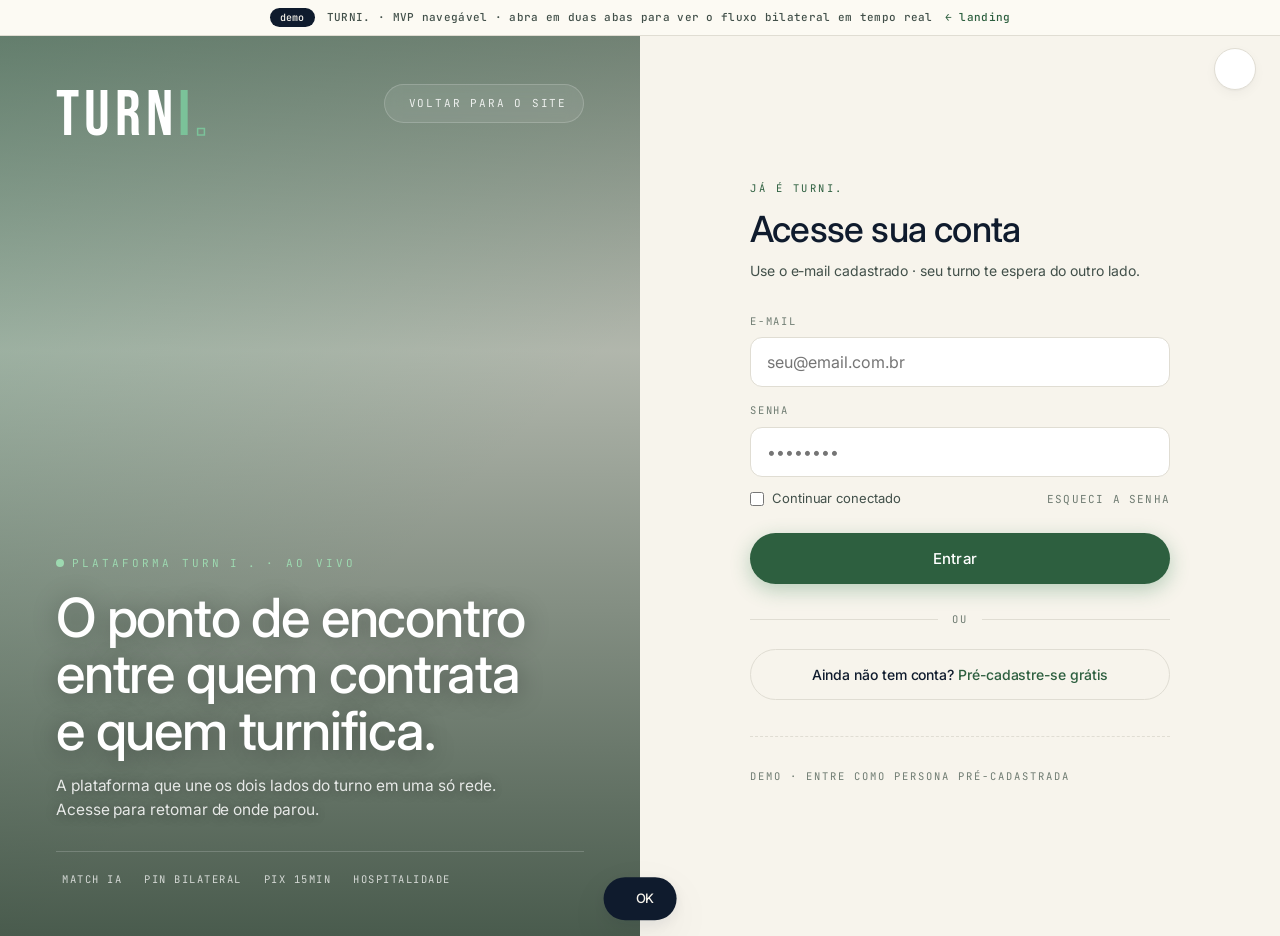
==== commit d7f9a2e5: "feat: campo Por que Turnificar + remove WhatsApp dos contatos - Etapa 6 do wizard ganha card dourado" ====
--- a/app.html
+++ b/app.html
@@ -8259,6 +8259,13 @@
       ` : ''}
     </div>
 
+    <!-- ═══ POR QUE TURNIFICAR ═══ -->
+    ${u.porqueTurnificar ? `
+    <div class="emp-block emp-block-full" style="border-color:rgba(248,164,48,.3);background:linear-gradient(135deg,rgba(248,164,48,.06) 0%,transparent 60%)">
+      <div class="emp-block-h"><i data-lucide="star" style="color:#F8A430"></i>Por que Turnificar aqui? <span style="font-family:var(--M);font-size:10px;color:#F8A430;letter-spacing:1.5px;text-transform:uppercase;margin-left:auto;background:rgba(248,164,48,.12);padding:3px 8px;border:1px solid rgba(248,164,48,.3);border-radius:3px"><i data-lucide="paperclip" style="width:10px;height:10px;vertical-align:middle"></i> Enviado nos matchs</span></div>
+      <p style="font-family:var(--B);font-size:15px;color:var(--w);line-height:1.65;margin:0;font-style:italic">"${escapeHtml(u.porqueTurnificar)}"</p>
+    </div>` : ''}
+
     <!-- ═══ REGRAS PADRÃO · vai pro card de match ═══ -->
     <div class="emp-block emp-block-full">
       <div class="emp-block-h"><i data-lucide="shield-check"></i>Regras padrão das vagas <span style="font-family:var(--M);font-size:10px;color:var(--fhp);letter-spacing:1.5px;text-transform:uppercase;margin-left:auto;background:var(--fhpd);padding:3px 8px;border:1px solid rgba(0,168,104,.3);border-radius:3px"><i data-lucide="paperclip" style="width:10px;height:10px;vertical-align:middle"></i> Anexado nos matchs</span></div>
@@ -8635,6 +8642,22 @@
         <button class="btn-secondary" type="button" onclick="onbAdicionarContato()" style="width:100%;justify-content:center;margin-top:4px">
           <i data-lucide="plus"></i> Adicionar contato
         </button>
+      </div>
+      <div class="onb-card" style="margin-top:18px;border-color:rgba(248,164,48,.3);background:linear-gradient(135deg,rgba(248,164,48,.06),transparent 70%)">
+        <div class="onb-card-h"><i data-lucide="star" style="color:#F8A430"></i> Por que Turnificar aqui?</div>
+        <p style="font-family:var(--M);font-size:12px;color:var(--t-secondary);margin:0 0 14px;line-height:1.6">
+          Escreva uma frase motivacional para atrair os melhores Turners. Esta mensagem aparece no perfil da empresa e no card de match — é o seu pitch para quem está escolhendo onde trabalhar.
+        </p>
+        <div class="onb-field" style="margin:0">
+          <textarea class="onb-textarea" id="onb_porqueTurnificar" rows="3"
+            placeholder="Ex: Aqui você não vai só trabalhar um turno — vai participar de algo especial. Nossa equipe tem orgulho do que coloca no prato e isso se sente desde o primeiro dia."
+            style="border-color:rgba(248,164,48,.4)"
+          >${escapeHtml(u.porqueTurnificar||'')}</textarea>
+          <div style="font-family:var(--M);font-size:10px;color:var(--t-tertiary);margin-top:6px;display:flex;justify-content:space-between">
+            <span style="color:#F8A430">✦ Turners leem isso antes de se candidatar</span>
+            <span id="onb_ptq_count">${(u.porqueTurnificar||'').length} / 280</span>
+          </div>
+        </div>
       </div>`;
   }
 
@@ -8665,6 +8688,14 @@
     const cnt = document.getElementById('onb_cultura_count');
     if(cnt) cnt.textContent = this.value.length + ' / 600';
     if(this.value.length > 600) this.value = this.value.substring(0,600);
+  });
+
+  // Counter for "Por que Turnificar"
+  const ptqTA = document.getElementById('onb_porqueTurnificar');
+  if(ptqTA) ptqTA.addEventListener('input', function(){
+    const cnt = document.getElementById('onb_ptq_count');
+    if(cnt) cnt.textContent = this.value.length + ' / 280';
+    if(this.value.length > 280) this.value = this.value.substring(0,280);
   });
 
   // Init empty contact if none
@@ -8863,12 +8894,8 @@
       <div class="onb-field" style="margin:0"><label class="onb-label">Cargo</label>
         <input class="onb-input" data-contact="${i}" data-field="cargo" value="${escapeHtml(c.cargo||'')}" placeholder="Gerente de salão"></div>
     </div>
-    <div class="onb-row-2">
-      <div class="onb-field" style="margin:0"><label class="onb-label">Telefone / WhatsApp</label>
-        <input class="onb-input" data-contact="${i}" data-field="telefone" value="${escapeHtml(c.telefone||'')}" placeholder="(11) 99999-9999"></div>
-      <div class="onb-field" style="margin:0"><label class="onb-label">E-mail</label>
-        <input class="onb-input" data-contact="${i}" data-field="email" value="${escapeHtml(c.email||'')}" placeholder="marina@casa.com.br"></div>
-    </div>
+    <div class="onb-field" style="margin:0"><label class="onb-label">E-mail</label>
+      <input class="onb-input" data-contact="${i}" data-field="email" value="${escapeHtml(c.email||'')}" placeholder="marina@casa.com.br"></div>
   </div>`;
 }
 
@@ -8944,10 +8971,10 @@
     u.contatos = Array.from(contatoEls).map((el,i)=>({
       nome:(el.querySelector('[data-field="nome"]')||{}).value||'',
       cargo:(el.querySelector('[data-field="cargo"]')||{}).value||'',
-      telefone:(el.querySelector('[data-field="telefone"]')||{}).value||'',
       email:(el.querySelector('[data-field="email"]')||{}).value||'',
       principal:i===0
     })).filter(c=>c.nome.trim());
+    u.porqueTurnificar = v('onb_porqueTurnificar').substring(0,280);
     DB.save(db);
     showToast('Perfil da empresa salvo!');
     location.hash='#/contratante/empresa';
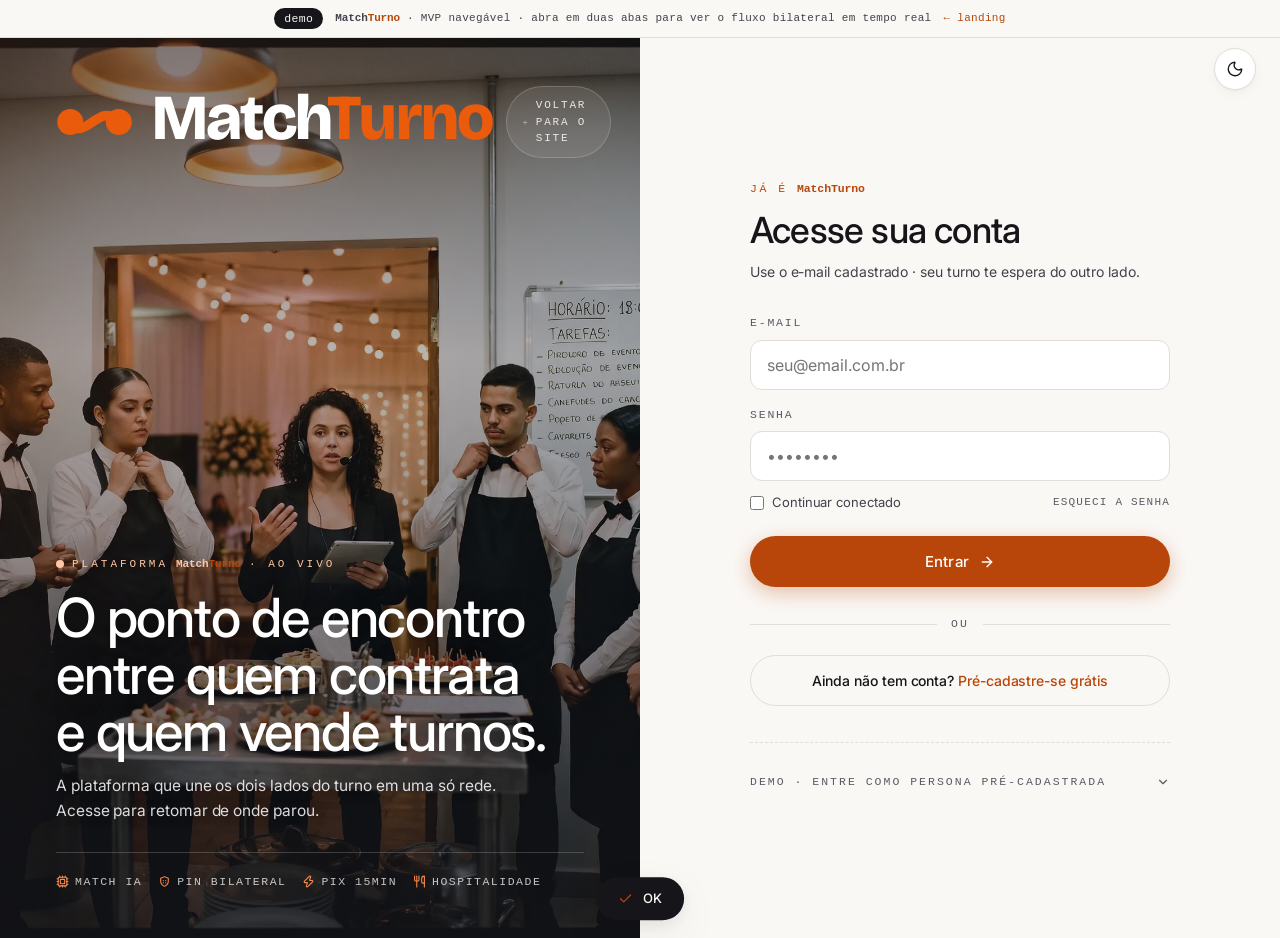
==== commit eca92803: "feat: rebrand MatchTurno · laranja, hero diagonal, tese e demo corrigida Marca - TURNI → MatchTurno;" ====
--- a/app.html
+++ b/app.html
@@ -2,29 +2,30 @@
 <html lang="pt-BR">
 <head>
 <meta charset="UTF-8">
-<meta name="viewport" content="width=device-width, initial-scale=1">
-<title>TURNI · Hospitalidade on-demand</title>
-<meta name="description" content="Hospitalidade. Match IA · PIN Bilateral · Pix em 15min.">
-<meta name="theme-color" content="#00A868">
+<meta name="viewport" content="width=device-width, initial-scale=1, viewport-fit=cover">
+<title>MatchTurno · O ecossistema de turnos</title>
+<meta name="description" content="MatchTurno · o ecossistema de turnos para hospitalidade, eventos e catering. Match IA · PIN bilateral · Pix em até 15 min.">
+<meta name="theme-color" content="#16151A">
 <meta name="apple-mobile-web-app-capable" content="yes">
 <meta name="apple-mobile-web-app-status-bar-style" content="black-translucent">
-<meta name="apple-mobile-web-app-title" content="TURNI">
+<meta name="apple-mobile-web-app-title" content="MatchTurno">
 <link rel="manifest" href="manifest.json">
-<link rel="apple-touch-icon" href="img/icon-192.png">
+<link rel="apple-touch-icon" href="img/mt-icon-180.png">
+<link rel="icon" href="favicon.svg" type="image/svg+xml">
+<link rel="icon" href="favicon.ico" sizes="any">
 <!-- Sprint B.1 · Performance mobile inferior · 3G/Android budget -->
 <link rel="preconnect" href="https://fonts.googleapis.com" crossorigin>
 <link rel="preconnect" href="https://fonts.gstatic.com" crossorigin>
 <link rel="preconnect" href="https://i.pravatar.cc" crossorigin>
-<link rel="dns-prefetch" href="https://unpkg.com">
-<!-- Critical font · Bebas Neue · usada acima da dobra na sidebar -->
-<link rel="preload" as="font" type="font/woff2" crossorigin href="https://fonts.gstatic.com/s/bebasneue/v14/JTUSjIg69CK48gW7PXoo9Wlhyw.woff2">
-<link href="https://fonts.googleapis.com/css2?family=Bebas+Neue&family=Inter:wght@400;500;600&family=JetBrains+Mono:wght@400;500&display=swap" rel="stylesheet">
-<script src="https://unpkg.com/lucide@latest/dist/umd/lucide.js" defer></script>
+<!-- Fonte crítica · MT Display · usada acima da dobra -->
+<link rel="preload" as="font" type="font/woff2" crossorigin href="assets/fonts/mt-display.woff2">
+<link href="https://fonts.googleapis.com/css2?family=Inter:wght@400;500;600&display=swap" rel="stylesheet">
+<script src="assets/mt-icons.js" defer></script>
 <!-- Demo guiada · tour navegável com legendas (compartilhado com index.html) -->
 <link rel="stylesheet" href="tour.css">
 <script src="tour.js" defer></script>
 <style>
-  /* ════ TURNI · NOVA IDENTIDADE ATMOSPHERIC ════ */
+  /* ════ MatchTurno · NOVA IDENTIDADE ATMOSPHERIC ════ */
   /* Inspirada em DocShield: gradientes suaves, cards arredondados, tipografia editorial,
      sem CAPS abusivo, sombras quase invisíveis. Dual theme (light/dark) por user choice. */
 
@@ -32,55 +33,55 @@
     /* Fontes */
     --F:'Inter',-apple-system,sans-serif;
     --B:'Inter',-apple-system,sans-serif;
-    --M:'JetBrains Mono',monospace;
-    --F-logo:'Bebas Neue',sans-serif;
+    --M:ui-monospace,'SF Mono','Roboto Mono',Menlo,Consolas,monospace;
+    --F-logo:'MT Display Condensed','MT Display',Inter,sans-serif;
 
     /* Light mode · off-white quente como base · cards escuros carregam a cor */
-    --bg:#F7F4EC;
+    --bg:#FAF8F5;
     --s1:#FFFFFF;
-    --s2:#F0EDE3;
-    --s3:#E8E5DB;
-    --b1:#E0DDD3;
-    --b2:#C8C5BB;
-    --b3:#A8A59B;
+    --s2:#F3EFEA;
+    --s3:#EAE5DE;
+    --b1:#E2DDD5;
+    --b2:#CBC4BA;
+    --b3:#A39C93;
 
     /* Texto */
-    --w:#0F1B2D;            /* primary text */
-    --t-secondary:#42504A;
-    --t-tertiary:#6F7C72;
-    --t-quaternary:#A0A8A0;
+    --w:#16151A;            /* primary text */
+    --t-secondary:#45414C;
+    --t-tertiary:#5E5966;
+    --t-quaternary:#77727F;
 
     /* Accents semânticos · paleta semântica nova */
-    --lime:#2D5F3F;          /* verde sage · TRABALHADOR ATIVO */
-    --lime-2:#3A7050;
-    --ld:#E5F0E8;            /* lime soft */
-    --orange:#B8842F;        /* MOSTARDA · CONTRATANTE ativo */
-    --orange-2:#9A6E25;
-    --od:#FBEED1;            /* mostarda soft */
-    --admin:#C73838;         /* VERMELHO · SUPER ADMIN */
-    --admin-2:#A52828;
-    --ad:#FBE0E0;            /* admin soft */
-    --fhp:#2D7A4F;           /* verde sucesso */
-    --fhpd:#E2F0E5;
-    --yellow:#D4A85C;        /* AMARELO · pré-cadastro TRABALHADOR */
-    --yd:#FBEDD3;
-    --blue:#4A6FA5;          /* AZUL · pré-cadastro CONTRATANTE */
-    --bd:#E0E9F5;
-    --red:#B83A3A;           /* error */
-    --rd:#FBE2E2;
-    --sage:#5B9E7A;
-    --sage2:#42504A;
+    --lime:#B8460A;          /* verde sage · TRABALHADOR ATIVO */
+    --lime-2:#913708;
+    --ld:#FDE4D3;            /* lime soft */
+    --orange:#16151A;        /* MOSTARDA · CONTRATANTE ativo */
+    --orange-2:#3A3842;
+    --od:#ECEAEF;            /* mostarda soft */
+    --admin:#0B6E6A;         /* VERMELHO · SUPER ADMIN */
+    --admin-2:#08524F;
+    --ad:#DDF0EE;            /* admin soft */
+    --fhp:#0F6B3A;           /* verde sucesso */
+    --fhpd:#DDF0E4;
+    --yellow:#8A5A00;        /* AMARELO · pré-cadastro TRABALHADOR */
+    --yd:#FBEFD9;
+    --blue:#1F5FA8;          /* AZUL · pré-cadastro CONTRATANTE */
+    --bd:#E3ECF8;
+    --red:#B3261E;           /* error */
+    --rd:#FBE3E1;
+    --sage:#D9601F;
+    --sage2:#45414C;
 
     /* Gradients atmospheric · LIGHT THEME · off-white quente · combina com mostarda+verde */
-    --grad-pro:linear-gradient(180deg,#F7F4EC 0%,#F2EFE5 100%);
-    --grad-emp:linear-gradient(180deg,#F7F4EC 0%,#F2EFE5 100%);
-    --grad-admin:linear-gradient(180deg,#F7F4EC 0%,#F2EFE5 100%);
+    --grad-pro:linear-gradient(180deg,#FAF8F5 0%,#F3EFEA 100%);
+    --grad-emp:linear-gradient(180deg,#FAF8F5 0%,#F3EFEA 100%);
+    --grad-admin:linear-gradient(180deg,#FAF8F5 0%,#F3EFEA 100%);
 
     /* Sombras suaves · estilo Mercury/DocShield */
-    --shadow-1:0 1px 2px rgba(15,27,45,.04);
-    --shadow-2:0 1px 2px rgba(15,27,45,.04),0 4px 12px rgba(15,27,45,.04);
-    --shadow-3:0 1px 2px rgba(15,27,45,.04),0 8px 24px rgba(15,27,45,.06);
-    --shadow-elev:0 4px 16px rgba(15,27,45,.08),0 16px 48px rgba(15,27,45,.06);
+    --shadow-1:0 1px 2px rgba(22,21,26,.04);
+    --shadow-2:0 1px 2px rgba(22,21,26,.04),0 4px 12px rgba(22,21,26,.04);
+    --shadow-3:0 1px 2px rgba(22,21,26,.04),0 8px 24px rgba(22,21,26,.06);
+    --shadow-elev:0 4px 16px rgba(22,21,26,.08),0 16px 48px rgba(22,21,26,.06);
 
     /* Radii */
     --r-sm:8px;
@@ -92,40 +93,40 @@
 
   /* Dark mode · ativado via [data-theme="dark"] no <html> */
   [data-theme="dark"]{
-    --bg:#0F1411;
-    --s1:#1A2018;
-    --s2:#232A24;
-    --s3:#2C342E;
-    --b1:#2A322D;
-    --b2:#3A4338;
-    --b3:#52594F;
-
-    --w:#ECEDE5;
-    --t-secondary:#A8B2A8;
-    --t-tertiary:#8B9590;
-    --t-quaternary:#6F7C72;
-
-    --lime:#5FA37C;
-    --lime-2:#6CB089;
-    --ld:rgba(95,163,124,.12);
-    --orange:#D4A95C;       /* MOSTARDA mais claro pra dark · CONTRATANTE */
-    --orange-2:#E5B968;
+    --bg:#121116;
+    --s1:#1B1A20;
+    --s2:#24232A;
+    --s3:#2D2C34;
+    --b1:#2C2B33;
+    --b2:#3B3A43;
+    --b3:#55535E;
+
+    --w:#F3F1EE;
+    --t-secondary:#B8B4BE;
+    --t-tertiary:#9A95A3;
+    --t-quaternary:#7E7988;
+
+    --lime:#F47A35;
+    --lime-2:#FF8A4C;
+    --ld:rgba(244,122,53,.12);
+    --orange:#E8E4EE;       /* MOSTARDA mais claro pra dark · CONTRATANTE */
+    --orange-2:#FFFFFF;
     --od:rgba(212,169,92,.14);
-    --admin:#E25858;        /* VERMELHO mais claro pra dark · ADMIN */
-    --admin-2:#EE6E6E;
+    --admin:#3DB3AA;        /* VERMELHO mais claro pra dark · ADMIN */
+    --admin-2:#5CC8BF;
     --ad:rgba(226,88,88,.14);
-    --fhp:#5FA37C;
-    --fhpd:rgba(95,163,124,.12);
+    --fhp:#4CC38A;
+    --fhpd:rgba(76,195,138,.12);
     --yellow:#E8C273;       /* AMARELO claro · pré-cadastro TRABALHADOR */
     --yd:rgba(232,194,115,.14);
-    --blue:#6A8FCC;         /* AZUL claro · pré-cadastro CONTRATANTE */
+    --blue:#7FA6E0;         /* AZUL claro · pré-cadastro CONTRATANTE */
     --bd:rgba(106,143,204,.14);
-    --red:#D85A5A;
+    --red:#F06A60;
     --rd:rgba(216,90,90,.12);
 
-    --grad-pro:linear-gradient(180deg,#1F2E25 0%,#2A352D 35%,#1F2520 75%,#181B17 100%);
-    --grad-emp:linear-gradient(180deg,#3A2A12 0%,#2E2010 35%,#1F1608 75%,#140E04 100%);
-    --grad-admin:linear-gradient(135deg,#3A0808 0%,#1A0303 50%,#000000 100%);
+    --grad-pro:linear-gradient(180deg,#2A1A0E 0%,#211520 35%,#181419 75%,#121116 100%);
+    --grad-emp:linear-gradient(180deg,#26252D 0%,#1F1E25 35%,#18171C 75%,#121116 100%);
+    --grad-admin:linear-gradient(135deg,#0D2A28 0%,#08181A 50%,#000 100%);
 
     --shadow-1:0 1px 2px rgba(0,0,0,.2);
     --shadow-2:0 1px 2px rgba(0,0,0,.2),0 4px 12px rgba(0,0,0,.15);
@@ -145,7 +146,7 @@
   .demo-bar{position:sticky;top:0;z-index:100;background:var(--s1);color:var(--t-secondary);
     text-align:center;font-family:var(--M);font-size:11px;font-weight:500;letter-spacing:.3px;
     padding:8px 16px;border-bottom:1px solid var(--b1);display:flex;align-items:center;justify-content:center;gap:12px}
-  .demo-bar .pill{background:var(--w);color:var(--bg);padding:2px 10px;border-radius:var(--r-pill);font-size:10px;letter-spacing:.3px}
+  .demo-bar .pill{background:var(--w);color:var(--bg);padding:2px 10px;border-radius:var(--r-pill);font-size:11.5px;letter-spacing:.3px}
   .demo-bar a{color:var(--lime);text-decoration:none;font-weight:500}
   .demo-bar a:hover{text-decoration:underline}
 
@@ -161,22 +162,22 @@
   /* ════ LOGIN SCREEN · split editorial · imagem da equipe + form ════
      Layout: 50/50 desktop · stack vertical mobile · imagem persistente como hero ── */
   .login{min-height:100vh;background:var(--bg);position:relative;overflow:hidden;display:grid;grid-template-columns:1fr 1fr}
-  [data-theme="dark"] .login{background:#0E1411}
+  [data-theme="dark"] .login{background:#121116}
 
   /* Coluna esquerda · imagem da equipe full-bleed + overlay editorial */
   .login-hero{
-    position:relative;background-image:url('img/12-equipe-fundo.jpg');
+    position:relative;background-image:url('img/12-equipe-fundo.webp');
     background-size:cover;background-position:center;
     min-height:100vh;color:#fff;
     display:flex;flex-direction:column;justify-content:space-between;
     padding:48px 56px;overflow:hidden;
   }
-  /* Overlay multi-camada · escurece para dar respaldo ao texto · gradient verde TURNI no rodapé */
+  /* Overlay multi-camada · escurece para dar respaldo ao texto · gradient verde MatchTurno no rodapé */
   .login-hero::before{
     content:'';position:absolute;inset:0;
     background:
-      linear-gradient(180deg,rgba(15,40,24,.55) 0%,rgba(15,40,24,.30) 35%,rgba(15,40,24,.75) 100%),
-      linear-gradient(135deg,rgba(0,168,104,.18) 0%,transparent 60%);
+      linear-gradient(180deg,rgba(22,21,26,.55) 0%,rgba(22,21,26,.30) 35%,rgba(22,21,26,.75) 100%),
+      linear-gradient(135deg,rgba(234,91,12,.18) 0%,transparent 60%);
     z-index:1;pointer-events:none;
   }
   .login-hero > *{position:relative;z-index:2}
@@ -185,8 +186,8 @@
     font-family:var(--F-logo);font-size:64px;letter-spacing:5px;line-height:1;
     color:#fff;
   }
-  .login-hero-logo .di{color:#7BC299}
-  .login-hero-logo .de{-webkit-text-stroke:1.5px #7BC299;color:transparent}
+  .login-hero-logo .di{color:#FF8A4C}
+  .login-hero-logo .de{-webkit-text-stroke:1.5px #FF8A4C;color:transparent}
   .login-hero-back{
     font-family:var(--M);font-size:11px;letter-spacing:1.8px;text-transform:uppercase;
     color:rgba(255,255,255,.85);text-decoration:none;
@@ -200,11 +201,11 @@
   .login-hero-bottom{margin-top:auto}
   .login-hero-eyebrow{
     font-family:var(--M);font-size:11px;letter-spacing:3px;text-transform:uppercase;
-    color:#9DD9B0;margin-bottom:18px;
+    color:#FFC6A3;margin-bottom:18px;
     display:inline-flex;align-items:center;gap:8px;
   }
   .login-hero-eyebrow::before{
-    content:'';width:8px;height:8px;border-radius:50%;background:#9DD9B0;
+    content:'';width:8px;height:8px;border-radius:50%;background:#FFC6A3;
     animation:pulse-dot 2s ease-in-out infinite;
   }
   @keyframes pulse-dot{0%,100%{opacity:1;transform:scale(1)}50%{opacity:.5;transform:scale(.85)}}
@@ -221,11 +222,11 @@
   .login-hero-pillars{
     display:flex;gap:16px;flex-wrap:wrap;
     padding-top:20px;border-top:1px solid rgba(255,255,255,.18);
-    font-family:var(--M);font-size:10.5px;letter-spacing:1.5px;text-transform:uppercase;
+    font-family:var(--M);font-size:11.5px;letter-spacing:1.5px;text-transform:uppercase;
     color:rgba(255,255,255,.75);
   }
   .login-hero-pillar{display:inline-flex;align-items:center;gap:6px}
-  .login-hero-pillar svg{width:13px;height:13px;color:#7BC299;stroke-width:2}
+  .login-hero-pillar svg{width:13px;height:13px;color:#FF8A4C;stroke-width:2}
 
   /* Coluna direita · form de login real */
   .login-form-col{
@@ -235,7 +236,7 @@
   }
   .login-form-wrap{max-width:420px;width:100%;margin:0 auto}
   .login-form-eyebrow{
-    font-family:var(--M);font-size:10.5px;letter-spacing:2.5px;text-transform:uppercase;
+    font-family:var(--M);font-size:11.5px;letter-spacing:2.5px;text-transform:uppercase;
     color:var(--lime);margin-bottom:14px;
   }
   .login-form-h{
@@ -247,7 +248,7 @@
   }
   .login-form-field{margin-bottom:16px}
   .login-form-field label{
-    display:block;font-family:var(--M);font-size:10.5px;letter-spacing:1.8px;text-transform:uppercase;
+    display:block;font-family:var(--M);font-size:11.5px;letter-spacing:1.8px;text-transform:uppercase;
     color:var(--t-tertiary);margin-bottom:8px;
   }
   .login-form-input{
@@ -258,7 +259,7 @@
   }
   .login-form-input:focus{
     outline:none;border-color:var(--lime);
-    box-shadow:0 0 0 3px rgba(46,125,77,.12);
+    box-shadow:0 0 0 3px rgba(184,70,10,.12);
   }
   .login-form-meta{
     display:flex;justify-content:space-between;align-items:center;
@@ -281,13 +282,13 @@
     font-family:var(--F);font-size:15px;font-weight:500;letter-spacing:.2px;
     cursor:pointer;display:inline-flex;align-items:center;justify-content:center;gap:10px;
     transition:transform .12s, box-shadow .15s;
-    box-shadow:0 6px 20px rgba(46,125,77,.32);
-  }
-  .login-form-cta:hover{transform:translateY(-1px);box-shadow:0 10px 28px rgba(46,125,77,.42)}
+    box-shadow:0 6px 20px rgba(184,70,10,.32);
+  }
+  .login-form-cta:hover{transform:translateY(-1px);box-shadow:0 10px 28px rgba(184,70,10,.42)}
   .login-form-cta svg{width:16px;height:16px;stroke-width:2}
   .login-form-divider{
     display:flex;align-items:center;gap:14px;margin:28px 0 22px;
-    font-family:var(--M);font-size:10.5px;letter-spacing:2px;text-transform:uppercase;
+    font-family:var(--M);font-size:11.5px;letter-spacing:2px;text-transform:uppercase;
     color:var(--t-tertiary);
   }
   .login-form-divider::before,
@@ -299,7 +300,7 @@
     font-family:var(--F);font-size:14px;font-weight:500;color:var(--w);
     text-decoration:none;transition:all .15s;
   }
-  .login-form-signup:hover{border-color:var(--lime);color:var(--lime);background:rgba(46,125,77,.04)}
+  .login-form-signup:hover{border-color:var(--lime);color:var(--lime);background:rgba(184,70,10,.04)}
   .login-form-signup b{color:var(--lime);font-weight:500}
 
   /* Demo drawer · expansível · mantém acesso à demo de personas */
@@ -310,7 +311,7 @@
   .login-demo-toggle{
     width:100%;background:transparent;border:none;cursor:pointer;
     display:flex;align-items:center;justify-content:space-between;gap:14px;
-    padding:8px 0;font-family:var(--M);font-size:10.5px;
+    padding:8px 0;font-family:var(--M);font-size:11.5px;
     letter-spacing:2px;text-transform:uppercase;color:var(--t-tertiary);
     transition:color .15s;
   }
@@ -331,10 +332,10 @@
   }
   .login-demo-tab .badge{
     background:var(--s2);color:var(--t-tertiary);padding:1px 6px;border-radius:999px;
-    font-size:10px;font-family:var(--M);
+    font-size:11.5px;font-family:var(--M);
   }
   .login-demo-tab.active{background:var(--w);color:var(--bg);border-color:var(--w)}
-  [data-theme="dark"] .login-demo-tab.active{background:#fff;color:#0F1411;border-color:#fff}
+  [data-theme="dark"] .login-demo-tab.active{background:#fff;color:#121116;border-color:#fff}
   .login-demo-tab.active .badge{background:rgba(255,255,255,.2);color:inherit}
   .login-demo-grid{
     display:grid;grid-template-columns:1fr;gap:6px;
@@ -349,7 +350,7 @@
     cursor:pointer;transition:all .15s;
   }
   .login-demo-row:hover{border-color:var(--lime);background:var(--ld)}
-  .login-demo-row.role-emp:hover{border-color:var(--orange);background:rgba(244,160,76,.06)}
+  .login-demo-row.role-emp:hover{border-color:var(--orange);background:rgba(234,91,12,.06)}
   .login-demo-row.role-admin:hover{border-color:var(--admin);background:rgba(199,56,56,.06)}
   .login-demo-row.role-pending:hover,
   .login-demo-row.role-emp-pending:hover,
@@ -365,14 +366,14 @@
   .role-admin .login-demo-avatar{background:var(--admin)}
   .role-pending .login-demo-avatar,
   .role-pro-pending .login-demo-avatar,
-  .role-emp-pending .login-demo-avatar{background:var(--yellow);color:#2A1D08}
+  .role-emp-pending .login-demo-avatar{background:var(--yellow);color:#16151A}
   .login-demo-info{min-width:0}
   .login-demo-name{
     font-family:var(--F);font-size:13.5px;font-weight:500;color:var(--w);
     line-height:1.2;white-space:nowrap;overflow:hidden;text-overflow:ellipsis;
   }
   .login-demo-role{
-    font-family:var(--M);font-size:10px;letter-spacing:.2px;color:var(--t-tertiary);
+    font-family:var(--M);font-size:11.5px;letter-spacing:.2px;color:var(--t-tertiary);
     margin-top:2px;
   }
   .login-demo-arrow{
@@ -382,7 +383,7 @@
 
   .login-foot-reset{
     margin-top:24px;text-align:center;
-    font-family:var(--M);font-size:9px;letter-spacing:2px;text-transform:uppercase;
+    font-family:var(--M);font-size:11px;letter-spacing:2px;text-transform:uppercase;
   }
   .login-foot-reset button{
     background:none;border:0;color:var(--t-tertiary);cursor:pointer;text-decoration:underline;
@@ -401,7 +402,7 @@
     .login-hero-logo{font-size:42px;letter-spacing:3px}
     .login-hero-h{font-size:32px;letter-spacing:-.6px}
     .login-hero-d{font-size:13.5px}
-    .login-hero-pillars{font-size:9.5px;gap:12px}
+    .login-hero-pillars{font-size:11px;gap:12px}
     .login-form-col{padding:32px 24px;min-height:auto}
     .login-form-h{font-size:28px}
   }
@@ -413,20 +414,20 @@
     cursor:pointer;transition:all .2s;display:inline-flex;align-items:center;gap:8px}
   .role-tab .badge{background:var(--s2);color:var(--t-tertiary);padding:1px 8px;border-radius:var(--r-pill);font-size:11px;font-family:var(--M);font-weight:500}
   .role-tab:hover{color:var(--w);border-color:var(--b2)}
-  .role-tab.active{background:#0F1B2D;color:#FFFFFF;border-color:#0F1B2D}
-  [data-theme="dark"] .role-tab.active{background:#FFFFFF;color:#0F1411;border-color:#FFFFFF}
+  .role-tab.active{background:#16151A;color:#FFFFFF;border-color:#16151A}
+  [data-theme="dark"] .role-tab.active{background:#FFFFFF;color:#121116;border-color:#FFFFFF}
   .role-tab.active .badge{background:rgba(255,255,255,.2);color:inherit}
 
   /* Persona cards · gradient tonal correspondente ao perfil · sofisticação atmospheric */
   /* Frame externo "bordas vazadas" estilo Talamus · containers internos respirando */
   .persona-frame{
     background:rgba(255,255,255,.45);
-    border:1px solid rgba(15,27,45,.08);
+    border:1px solid rgba(22,21,26,.08);
     border-radius:32px;
     padding:14px;
     margin-top:8px;
     backdrop-filter:blur(12px);
-    box-shadow:0 8px 32px rgba(15,27,45,.04);
+    box-shadow:0 8px 32px rgba(22,21,26,.04);
   }
   [data-theme="dark"] .persona-frame{
     background:rgba(255,255,255,.03);
@@ -438,11 +439,11 @@
   .persona:hover{transform:translateY(-2px);box-shadow:var(--shadow-3)}
   /* Light mode · gradient tonal por role · paleta semântica de 5 estados */
   /* TRABALHADOR ativo · verde sage */
-  .persona.role-pro{background:linear-gradient(135deg,rgba(45,95,63,.10) 0%,rgba(255,255,255,.85) 70%,rgba(255,255,255,.95) 100%);border-color:rgba(45,95,63,.18)}
-  .persona.role-pro:hover{border-color:rgba(45,95,63,.35);background:linear-gradient(135deg,rgba(45,95,63,.14) 0%,rgba(255,255,255,.85) 70%,rgba(255,255,255,.95) 100%)}
+  .persona.role-pro{background:linear-gradient(135deg,rgba(184,70,10,.10) 0%,rgba(255,255,255,.85) 70%,rgba(255,255,255,.95) 100%);border-color:rgba(184,70,10,.18)}
+  .persona.role-pro:hover{border-color:rgba(184,70,10,.35);background:linear-gradient(135deg,rgba(184,70,10,.14) 0%,rgba(255,255,255,.85) 70%,rgba(255,255,255,.95) 100%)}
   /* CONTRATANTE ativo · MOSTARDA */
-  .persona.role-emp{background:linear-gradient(135deg,rgba(184,132,47,.12) 0%,rgba(255,255,255,.85) 70%,rgba(255,255,255,.95) 100%);border-color:rgba(184,132,47,.22)}
-  .persona.role-emp:hover{border-color:rgba(184,132,47,.4);background:linear-gradient(135deg,rgba(184,132,47,.16) 0%,rgba(255,255,255,.85) 70%,rgba(255,255,255,.95) 100%)}
+  .persona.role-emp{background:linear-gradient(135deg,rgba(22,21,26,.12) 0%,rgba(255,255,255,.85) 70%,rgba(255,255,255,.95) 100%);border-color:rgba(22,21,26,.22)}
+  .persona.role-emp:hover{border-color:rgba(22,21,26,.4);background:linear-gradient(135deg,rgba(22,21,26,.16) 0%,rgba(255,255,255,.85) 70%,rgba(255,255,255,.95) 100%)}
   /* SUPER ADMIN · VERMELHO */
   .persona.role-admin{background:linear-gradient(135deg,rgba(199,56,56,.10) 0%,rgba(255,255,255,.85) 70%,rgba(255,255,255,.95) 100%);border-color:rgba(199,56,56,.22)}
   .persona.role-admin:hover{border-color:rgba(199,56,56,.4);background:linear-gradient(135deg,rgba(199,56,56,.14) 0%,rgba(255,255,255,.85) 70%,rgba(255,255,255,.95) 100%)}
@@ -454,10 +455,10 @@
   .persona.role-emp-pending:hover{border-color:rgba(74,111,165,.45);background:linear-gradient(135deg,rgba(74,111,165,.16) 0%,rgba(255,255,255,.85) 70%,rgba(255,255,255,.95) 100%)}
 
   /* Dark mode · gradient tonal escuro · 5 estados */
-  [data-theme="dark"] .persona.role-pro{background:linear-gradient(135deg,rgba(95,163,124,.15) 0%,rgba(26,32,24,.9) 70%);border-color:rgba(95,163,124,.25)}
-  [data-theme="dark"] .persona.role-pro:hover{border-color:rgba(95,163,124,.45);background:linear-gradient(135deg,rgba(95,163,124,.22) 0%,rgba(26,32,24,.9) 70%)}
-  [data-theme="dark"] .persona.role-emp{background:linear-gradient(135deg,rgba(212,169,92,.18) 0%,rgba(26,32,24,.9) 70%);border-color:rgba(212,169,92,.32)}
-  [data-theme="dark"] .persona.role-emp:hover{border-color:rgba(212,169,92,.5);background:linear-gradient(135deg,rgba(212,169,92,.24) 0%,rgba(26,32,24,.9) 70%)}
+  [data-theme="dark"] .persona.role-pro{background:linear-gradient(135deg,rgba(244,122,53,.15) 0%,rgba(26,32,24,.9) 70%);border-color:rgba(244,122,53,.25)}
+  [data-theme="dark"] .persona.role-pro:hover{border-color:rgba(244,122,53,.45);background:linear-gradient(135deg,rgba(244,122,53,.22) 0%,rgba(26,32,24,.9) 70%)}
+  [data-theme="dark"] .persona.role-emp{background:linear-gradient(135deg,rgba(234,91,12,.18) 0%,rgba(26,32,24,.9) 70%);border-color:rgba(234,91,12,.32)}
+  [data-theme="dark"] .persona.role-emp:hover{border-color:rgba(234,91,12,.5);background:linear-gradient(135deg,rgba(234,91,12,.24) 0%,rgba(26,32,24,.9) 70%)}
   [data-theme="dark"] .persona.role-admin{background:linear-gradient(135deg,rgba(226,88,88,.16) 0%,rgba(26,32,24,.9) 70%);border-color:rgba(226,88,88,.3)}
   [data-theme="dark"] .persona.role-admin:hover{border-color:rgba(226,88,88,.5);background:linear-gradient(135deg,rgba(226,88,88,.22) 0%,rgba(26,32,24,.9) 70%)}
   [data-theme="dark"] .persona.role-pending,[data-theme="dark"] .persona.role-pro-pending{background:linear-gradient(135deg,rgba(232,194,115,.18) 0%,rgba(26,32,24,.9) 70%);border-color:rgba(232,194,115,.32)}
@@ -581,10 +582,10 @@
   }
   [data-theme="dark"] .sb-avatar.emp-logo-mode{background:rgba(255,255,255,.06) !important}
   .sb-head{padding:24px 20px 16px;border-bottom:1px solid var(--b1)}
-  /* Logo idêntico ao da landing v6 · Bebas Neue + I verde + ponto outline */
+  /* Logo MatchTurno · wordmark + símbolo */
   .sb-logo{font-family:var(--F-logo);font-size:24px;letter-spacing:3px;color:var(--w);line-height:1;display:inline-block}
-  .sb-logo .di{color:#00A868}
-  .sb-logo .de{-webkit-text-stroke:1.5px #00A868;color:transparent}
+  .sb-logo .di{color:#EA5B0C}
+  .sb-logo .de{-webkit-text-stroke:1.5px #EA5B0C;color:transparent}
   .sb-tag{font-family:var(--M);font-size:11px;color:var(--t-tertiary);letter-spacing:.2px;margin-top:6px}
 
   .sb-user{padding:16px 20px;border-bottom:1px solid var(--b1);display:flex;align-items:center;gap:12px}
@@ -630,14 +631,14 @@
 
   /* ════════════════════════════════════════════════════════════════
      SIDEBAR · pintada na cor da persona · idêntica em light e dark
-     · Trabalhador  → verde queimado  (#1B2E1F)
-     · Contratante  → mostarda escuro (#3D2A0E)
+     · Trabalhador  → verde queimado  (#1E1A20)
+     · Contratante  → mostarda escuro (#26252B)
      · Super Admin  → vermelho queimado (#3A1010)
      ════════════════════════════════════════════════════════════════ */
   /* Defaults (trabalhador / login / pré-cadastro) · verde escuro */
   .sidebar{
-    background:#1B2E1F !important;
-    border-right:1px solid #2D4234 !important;
+    background:#1E1A20 !important;
+    border-right:1px solid #2E2832 !important;
   }
   .sb-head, .sb-user{border-bottom:1px solid rgba(255,255,255,.08) !important}
   .sb-logo{color:#ECEDE5 !important}
@@ -675,13 +676,13 @@
     border-color:rgba(255,255,255,.22) !important;
   }
   /* Active state · accent verde no default (pro/pending) */
-  .sb-item.active{background:rgba(95,163,124,.22) !important;color:#ECEDE5 !important}
+  .sb-item.active{background:rgba(244,122,53,.22) !important;color:#ECEDE5 !important}
   .sb-item.active .sb-count{background:var(--lime) !important;color:#fff !important}
 
   /* ──── CONTRATANTE · mostarda escuro ──── */
   .body-emp .sidebar{
-    background:#3D2A0E !important;
-    border-right:1px solid #5A3F18 !important;
+    background:#26252B !important;
+    border-right:1px solid #38363E !important;
   }
   .body-emp .sb-item.active{background:rgba(216,168,92,.24) !important;color:#ECEDE5 !important}
   .body-emp .sb-item.active .sb-count{background:var(--orange) !important;color:#fff !important}
@@ -825,12 +826,12 @@
 
   /* ──── EMP · cards no chocolate-mostarda escuro do dark ──── */
   .body-emp .section{
-    background:linear-gradient(135deg,#3A2A12 0%,#2E2010 50%,#1F1608 100%);
+    background:linear-gradient(135deg,#26252B 0%,#1F1E23 50%,#141317 100%);
     border:1px solid rgba(255,255,255,.10);
     color:#fff;
   }
   .body-emp .action-banner{
-    background:linear-gradient(135deg,#3A2A12 0%,#2E2010 100%);
+    background:linear-gradient(135deg,#26252B 0%,#1F1E23 100%);
     border:1px solid rgba(255,255,255,.10);
     color:#fff;
   }
@@ -838,7 +839,7 @@
   .body-emp .kpi,
   .body-emp .kpi.lime, .body-emp .kpi.orange, .body-emp .kpi.fhp,
   .body-emp .kpi.yellow, .body-emp .kpi.blue, .body-emp .kpi.red{
-    background:linear-gradient(135deg,#3A2A12 0%,#1F1608 100%) !important;
+    background:linear-gradient(135deg,#26252B 0%,#141317 100%) !important;
     border:1px solid rgba(255,255,255,.10) !important;
     color:#fff !important;
   }
@@ -846,13 +847,13 @@
   /* ──── PRO + PENDING · cards no verde escuro do dark ──── */
   .body-pro .section,
   .body-pending .section{
-    background:linear-gradient(135deg,#1F2E25 0%,#2A352D 50%,#1F2520 100%);
+    background:linear-gradient(135deg,#241C24 0%,#2C2430 50%,#1F1C22 100%);
     border:1px solid rgba(255,255,255,.10);
     color:#fff;
   }
   .body-pro .action-banner,
   .body-pending .action-banner{
-    background:linear-gradient(135deg,#1F2E25 0%,#2A352D 100%);
+    background:linear-gradient(135deg,#241C24 0%,#2C2430 100%);
     border:1px solid rgba(255,255,255,.10);
     color:#fff;
   }
@@ -864,7 +865,7 @@
   .body-pro .kpi.yellow, .body-pending .kpi.yellow,
   .body-pro .kpi.blue, .body-pending .kpi.blue,
   .body-pro .kpi.red, .body-pending .kpi.red{
-    background:linear-gradient(135deg,#1F2E25 0%,#181B17 100%) !important;
+    background:linear-gradient(135deg,#241C24 0%,#19171B 100%) !important;
     border:1px solid rgba(255,255,255,.10) !important;
     color:#fff !important;
   }
@@ -967,13 +968,13 @@
      ════════════════════════════════════════════════════════════════ */
 
   /* Demo bar · top sticky · papel-creme clean */
-  .demo-bar{background:#FCFAF3 !important;border-bottom:1px solid #E0DDD3 !important}
-  [data-theme="dark"] .demo-bar{background:#1A2018 !important;border-bottom-color:rgba(255,255,255,.08) !important}
+  .demo-bar{background:#FAF8F5 !important;border-bottom:1px solid #E0DDD3 !important}
+  [data-theme="dark"] .demo-bar{background:#1B1A20 !important;border-bottom-color:rgba(255,255,255,.08) !important}
 
   /* Next-turn · hero do dashboard pro · ganha cor escura da persona no light */
   .body-pro .next-turn,
   .body-pending .next-turn{
-    background:linear-gradient(135deg,#1F2E25 0%,#2A352D 50%,#1F2520 100%);
+    background:linear-gradient(135deg,#241C24 0%,#2C2430 50%,#1F1C22 100%);
     border:1px solid rgba(255,255,255,.10);
     color:#fff;
     --w:#fff;
@@ -984,7 +985,7 @@
   [data-theme="dark"] .body-pro .next-turn,
   [data-theme="dark"] .body-pending .next-turn{
     background:linear-gradient(135deg,var(--ld) 0%,transparent 60%);
-    border:1px solid rgba(95,163,124,.25);
+    border:1px solid rgba(244,122,53,.25);
     color:var(--w);
     --w:initial; --t-secondary:initial; --t-tertiary:initial; --b1:initial;
   }
@@ -1019,15 +1020,15 @@
   .body-pro .role-tab:hover,
   .body-emp .role-tab:hover,
   .body-pending .role-tab:hover,
-  .body-admin .role-tab:hover{background:#FAFAF7;border-color:#C8C5BB;color:#0F1B2D}
+  .body-admin .role-tab:hover{background:#FAFAF7;border-color:#C8C5BB;color:#16151A}
   .body-pro .role-tab.active,
-  .body-pending .role-tab.active{background:#1F2E25;color:#fff;border-color:#1F2E25}
-  .body-emp .role-tab.active{background:#3D2A0E;color:#fff;border-color:#3D2A0E}
+  .body-pending .role-tab.active{background:#241C24;color:#fff;border-color:#241C24}
+  .body-emp .role-tab.active{background:#26252B;color:#fff;border-color:#26252B}
   .body-admin .role-tab.active{background:#3A1010;color:#fff;border-color:#3A1010}
   .body-pro .role-tab .badge,
   .body-emp .role-tab .badge,
   .body-pending .role-tab .badge,
-  .body-admin .role-tab .badge{background:#F0EDE3;color:#5A5A5A}
+  .body-admin .role-tab .badge{background:#F3EFEA;color:#5A5A5A}
   .body-pro .role-tab.active .badge,
   .body-emp .role-tab.active .badge,
   .body-pending .role-tab.active .badge,
@@ -1037,7 +1038,7 @@
   [data-theme="dark"] .body-pending .role-tab,
   [data-theme="dark"] .body-admin .role-tab{background:var(--s1);border-color:var(--b1);color:var(--t-secondary)}
   [data-theme="dark"] .body-pro .role-tab.active,
-  [data-theme="dark"] .body-pending .role-tab.active{background:#fff;color:#0F1411;border-color:#fff}
+  [data-theme="dark"] .body-pending .role-tab.active{background:#fff;color:#121116;border-color:#fff}
 
   /* Form-cards e inputs · papel-creme com border quente */
   .body-pro .form-card,
@@ -1057,9 +1058,9 @@
   .body-emp .field input, .body-emp .field select, .body-emp .field textarea,
   .body-pending .field input, .body-pending .field select, .body-pending .field textarea,
   .body-admin .field input, .body-admin .field select, .body-admin .field textarea{
-    background:#FAF8F2;
+    background:#FAF8F5;
     border:1px solid #DDD9CD;
-    color:#0F1B2D;
+    color:#16151A;
   }
   .body-pro .field input::placeholder,
   .body-emp .field input::placeholder,
@@ -1070,11 +1071,11 @@
   .body-pending .field textarea::placeholder,
   .body-admin .field textarea::placeholder{color:#A8A59B}
   .body-emp .field input:focus, .body-emp .field select:focus, .body-emp .field textarea:focus{
-    outline:none;border-color:var(--orange);background:#fff;box-shadow:0 0 0 3px rgba(184,132,47,.12);
+    outline:none;border-color:var(--orange);background:#fff;box-shadow:0 0 0 3px rgba(22,21,26,.12);
   }
   .body-pro .field input:focus, .body-pro .field select:focus, .body-pro .field textarea:focus,
   .body-pending .field input:focus, .body-pending .field select:focus, .body-pending .field textarea:focus{
-    outline:none;border-color:var(--lime);background:#fff;box-shadow:0 0 0 3px rgba(45,122,79,.12);
+    outline:none;border-color:var(--lime);background:#fff;box-shadow:0 0 0 3px rgba(184,70,10,.12);
   }
   .body-admin .field input:focus, .body-admin .field select:focus, .body-admin .field textarea:focus{
     outline:none;border-color:var(--admin);background:#fff;box-shadow:0 0 0 3px rgba(199,56,56,.12);
@@ -1120,7 +1121,7 @@
   .body-pro .modal-row,
   .body-emp .modal-row,
   .body-pending .modal-row,
-  .body-admin .modal-row{border-bottom-color:#E8E5DB}
+  .body-admin .modal-row{border-bottom-color:#E2DDD5}
   [data-theme="dark"] .body-pro .modal,
   [data-theme="dark"] .body-emp .modal,
   [data-theme="dark"] .body-pending .modal,
@@ -1137,13 +1138,13 @@
   .body-admin .btn-secondary{
     background:#FFFFFF;
     border:1px solid #DDD9CD;
-    color:#0F1B2D;
+    color:#16151A;
     box-shadow:var(--shadow-1);
   }
   .body-pro .btn-secondary:hover,
   .body-emp .btn-secondary:hover,
   .body-pending .btn-secondary:hover,
-  .body-admin .btn-secondary:hover{background:#FAF8F2;border-color:#C8C5BB}
+  .body-admin .btn-secondary:hover{background:#FAF8F5;border-color:#C8C5BB}
   [data-theme="dark"] .body-pro .btn-secondary,
   [data-theme="dark"] .body-emp .btn-secondary,
   [data-theme="dark"] .body-pending .btn-secondary,
@@ -1151,12 +1152,12 @@
 
   /* Escala (calendário) · células com fundo branco · destaque do dia atual em mostarda */
   .body-emp .escala-day{background:#FFFFFF;border-color:#E0DDD3}
-  .body-emp .escala-day.today{background:rgba(184,132,47,.08);border-color:var(--orange)}
-  .body-emp .escala-day.weekend{background:#F7F4EC}
-  .body-emp .escala-d-h{border-bottom-color:#E8E5DB;color:#5A5A5A}
-  .body-emp .escala-d-h b{color:#0F1B2D}
+  .body-emp .escala-day.today{background:rgba(22,21,26,.08);border-color:var(--orange)}
+  .body-emp .escala-day.weekend{background:#FAF8F5}
+  .body-emp .escala-d-h{border-bottom-color:#E2DDD5;color:#5A5A5A}
+  .body-emp .escala-d-h b{color:#16151A}
   .body-emp .escala-day.today .escala-d-h b{color:var(--orange)}
-  .body-emp .escala-slot{background:#F7F4EC;color:#0F1B2D;border-left-color:var(--orange)}
+  .body-emp .escala-slot{background:#FAF8F5;color:#16151A;border-left-color:var(--orange)}
   .body-emp .escala-slot:hover{background:var(--orange);color:#fff}
   .body-emp .escala-slot.fechada{border-left-color:var(--fhp)}
   .body-emp .escala-slot.ativo{background:rgba(74,111,165,.10);color:var(--blue);border-left-color:var(--blue)}
@@ -1178,12 +1179,12 @@
   .bottom-nav{
     display:none;
     position:fixed;bottom:0;left:0;right:0;z-index:100;
-    background:#1B2E1F;
+    background:#1E1A20;
     border-top:1px solid rgba(255,255,255,.10);
     padding:6px 4px calc(6px + env(safe-area-inset-bottom, 0px));
     box-shadow:0 -8px 24px rgba(0,0,0,.20);
   }
-  .body-emp .bottom-nav{background:#3D2A0E;border-top-color:rgba(255,255,255,.10)}
+  .body-emp .bottom-nav{background:#26252B;border-top-color:rgba(255,255,255,.10)}
   .body-admin .bottom-nav{background:#3A1010;border-top-color:rgba(199,56,56,.30)}
   .bn-item{
     flex:1;display:flex;flex-direction:column;align-items:center;justify-content:center;gap:3px;
@@ -1200,16 +1201,16 @@
   .bn-item.active::before{
     content:'';position:absolute;top:0;left:50%;transform:translateX(-50%);
     width:24px;height:2px;border-radius:0 0 4px 4px;
-    background:#7BC299;
-  }
-  .body-emp .bn-item.active::before{background:#F4C95B}
+    background:#FF8A4C;
+  }
+  .body-emp .bn-item.active::before{background:#EA5B0C}
   .body-admin .bn-item.active::before{background:#E84545}
   .bn-item svg{width:22px;height:22px;stroke-width:1.8}
-  .bn-item span{font-size:10px;font-weight:500;letter-spacing:.2px;text-align:center}
+  .bn-item span{font-size:11.5px;font-weight:500;letter-spacing:.2px;text-align:center}
   .bn-item .bn-count{
     position:absolute;top:6px;right:25%;
     background:#E84545;color:#fff;
-    font-family:var(--M);font-size:9px;font-weight:600;
+    font-family:var(--M);font-size:11px;font-weight:600;
     padding:1px 5px;border-radius:999px;min-width:14px;text-align:center;
   }
 
@@ -1300,14 +1301,14 @@
     display:none;
     position:fixed;right:18px;bottom:90px;z-index:99;
     width:56px;height:56px;border-radius:50%;
-    background:linear-gradient(135deg,var(--orange) 0%,#D4A85C 100%);
+    background:linear-gradient(135deg,#B8460A 0%,#EA5B0C 100%) 0%,#D4A85C 100%);
     color:#fff;border:0;cursor:pointer;
-    box-shadow:0 6px 16px rgba(184,132,47,.40),0 12px 32px rgba(0,0,0,.18);
+    box-shadow:0 6px 16px rgba(22,21,26,.40),0 12px 32px rgba(0,0,0,.18);
     align-items:center;justify-content:center;
     transition:transform .2s,box-shadow .2s;
     text-decoration:none;
   }
-  .fab-vaga:hover{transform:translateY(-2px) scale(1.04);box-shadow:0 10px 24px rgba(184,132,47,.55),0 16px 40px rgba(0,0,0,.22)}
+  .fab-vaga:hover{transform:translateY(-2px) scale(1.04);box-shadow:0 10px 24px rgba(22,21,26,.55),0 16px 40px rgba(0,0,0,.22)}
   .fab-vaga:active{transform:scale(.96)}
   .fab-vaga svg{width:26px;height:26px;stroke-width:2.5}
   .body-emp .fab-vaga{display:flex}
@@ -1358,7 +1359,7 @@
     text-align:center;padding-right:14px;border-right:1px solid rgba(255,255,255,.10);
   }
   .hist-data-d{font-family:var(--F);font-size:14px;font-weight:500;color:#fff;letter-spacing:-.2px;line-height:1.1}
-  .hist-data-y{font-family:var(--M);font-size:10px;color:rgba(255,255,255,.55);letter-spacing:.1px;margin-top:2px}
+  .hist-data-y{font-family:var(--M);font-size:11.5px;color:rgba(255,255,255,.55);letter-spacing:.1px;margin-top:2px}
   .hist-info{min-width:0}
   .hist-fn{font-family:var(--F);font-size:15px;font-weight:500;color:#fff;letter-spacing:-.1px;line-height:1.2;margin-bottom:4px}
   .hist-emp{color:rgba(255,255,255,.75);font-weight:400}
@@ -1375,7 +1376,7 @@
     font-family:var(--F);font-size:16px;font-weight:500;color:#fff;letter-spacing:-.2px;
     text-align:right;white-space:nowrap;
   }
-  .hist-valor.pos{color:#7BC299}
+  .hist-valor.pos{color:#FF8A4C}
   .body-emp .hist-valor.pos{color:#F4C95B}
 
   @media(max-width:560px){
@@ -1438,7 +1439,7 @@
     animation:pwa-slide-up .45s cubic-bezier(.2,.8,.3,1);
   }
   .body-emp .pwa-install-banner{
-    background:linear-gradient(135deg, var(--orange) 0%, #D9A441 100%);
+    background:linear-gradient(135deg, var(--orange) 0%, #EA5B0C 100%);
   }
   .pwa-install-banner.show{display:flex}
   @keyframes pwa-slide-up{
@@ -1457,7 +1458,7 @@
     line-height:1.2;margin-bottom:2px;
   }
   .pwa-install-d{
-    font-family:var(--M);font-size:10.5px;letter-spacing:.2px;
+    font-family:var(--M);font-size:11.5px;letter-spacing:.2px;
     line-height:1.4;opacity:.92;
   }
   .pwa-install-actions{display:flex;gap:8px;flex-shrink:0}
@@ -1492,13 +1493,13 @@
     display:flex;align-items:flex-start;gap:18px;
     padding:20px 24px;margin-bottom:18px;
     background:linear-gradient(135deg, var(--ld) 0%, transparent 70%);
-    border:1px solid rgba(46,125,77,.25);
+    border:1px solid rgba(184,70,10,.25);
     border-radius:var(--r-lg);
     position:relative;overflow:hidden;
   }
   .body-emp .insight-card{
-    background:linear-gradient(135deg, rgba(244,160,76,.10) 0%, transparent 70%);
-    border-color:rgba(244,160,76,.25);
+    background:linear-gradient(135deg, rgba(234,91,12,.10) 0%, transparent 70%);
+    border-color:rgba(234,91,12,.25);
   }
   .insight-card::before{
     content:'';position:absolute;top:-30px;right:-30px;
@@ -1511,13 +1512,13 @@
     width:48px;height:48px;border-radius:var(--r-pill);
     background:var(--lime);color:#fff;
     display:flex;align-items:center;justify-content:center;flex-shrink:0;
-    box-shadow:0 6px 20px rgba(46,125,77,.35);
-  }
-  .body-emp .insight-icon{background:var(--orange);box-shadow:0 6px 20px rgba(244,160,76,.35)}
+    box-shadow:0 6px 20px rgba(184,70,10,.35);
+  }
+  .body-emp .insight-icon{background:var(--orange);box-shadow:0 6px 20px rgba(234,91,12,.35)}
   .insight-icon svg{width:22px;height:22px;stroke-width:2}
   .insight-body{flex:1;min-width:0;position:relative}
   .insight-eyebrow{
-    font-family:var(--M);font-size:10px;letter-spacing:2.5px;text-transform:uppercase;
+    font-family:var(--M);font-size:11.5px;letter-spacing:2.5px;text-transform:uppercase;
     color:var(--lime);margin-bottom:6px;
   }
   .body-emp .insight-eyebrow{color:var(--orange)}
@@ -1535,8 +1536,8 @@
   .insight-trend{
     display:inline-flex;align-items:center;gap:4px;
     margin-left:8px;padding:2px 8px;
-    background:rgba(46,125,77,.15);color:var(--lime);
-    border-radius:3px;font-family:var(--M);font-size:10px;font-weight:500;
+    background:rgba(184,70,10,.15);color:var(--lime);
+    border-radius:3px;font-family:var(--M);font-size:11.5px;font-weight:500;
     letter-spacing:.5px;text-transform:uppercase;
   }
   .insight-trend.down{background:rgba(228,133,107,.15);color:#E4856B}
@@ -1545,12 +1546,12 @@
     .insight-card{padding:16px 18px;gap:14px}
     .insight-icon{width:40px;height:40px}
     .insight-h{font-size:15px}
-    .insight-d{font-size:10.5px}
+    .insight-d{font-size:11.5px}
   }
 
   /* C.2 · Match breakdown modal · transparência do algoritmo */
   .match-pill{cursor:pointer;transition:transform .12s, box-shadow .12s}
-  .match-pill:hover{transform:scale(1.05);box-shadow:0 2px 12px rgba(46,125,77,.3)}
+  .match-pill:hover{transform:scale(1.05);box-shadow:0 2px 12px rgba(184,70,10,.3)}
   .zlist .zmatch{cursor:pointer}
   .mb-modal-bg{
     position:fixed;inset:0;z-index:300;
@@ -1570,7 +1571,7 @@
   @keyframes mb-popin{from{transform:scale(.92);opacity:0}to{transform:scale(1);opacity:1}}
   .mb-head{text-align:center;margin-bottom:24px;padding-bottom:20px;border-bottom:1px solid var(--b1)}
   .mb-eyebrow{
-    font-family:var(--M);font-size:10px;letter-spacing:2.5px;text-transform:uppercase;
+    font-family:var(--M);font-size:11.5px;letter-spacing:2.5px;text-transform:uppercase;
     color:var(--t-tertiary);margin-bottom:8px;
   }
   .mb-score{
@@ -1604,7 +1605,7 @@
     line-height:1.2;margin-bottom:2px;
   }
   .mb-item-d{
-    font-family:var(--M);font-size:10.5px;color:var(--t-tertiary);
+    font-family:var(--M);font-size:11.5px;color:var(--t-tertiary);
     letter-spacing:.2px;line-height:1.4;
   }
   .mb-item-pts{
@@ -1636,7 +1637,7 @@
   /* Sugestão de valor histórico no wizard de vaga */
   .value-suggestion{
     margin-top:8px;padding:12px 14px;
-    background:rgba(244,160,76,.08);border:1px solid rgba(244,160,76,.25);
+    background:rgba(234,91,12,.08);border:1px solid rgba(234,91,12,.25);
     border-radius:var(--r-md);
     display:flex;align-items:center;gap:12px;
     font-family:var(--M);font-size:11.5px;color:var(--t-secondary);letter-spacing:.2px;
@@ -1669,7 +1670,7 @@
     .hist-row { background:#fff !important; color:#000 !important; border-color:#eee !important }
     .hist-data-d, .hist-fn, .hist-valor { color:#000 !important }
     .hist-data-y, .hist-fb, .hist-emp { color:#444 !important }
-    .insight-card { background:#fff !important; border:2px solid #2D7A4F !important; color:#000 !important }
+    .insight-card { background:#fff !important; border:2px solid #B8460A !important; color:#000 !important }
     .insight-h, .insight-h b { color:#000 !important }
     .insight-d { color:#444 !important }
     .main-h, .main-d { color:#000 !important }
@@ -1677,10 +1678,10 @@
     /* Cabeçalho impresso · só aparece em print */
     .print-header { display:flex !important; align-items:center; justify-content:space-between;
       padding:12px 0 18px; border-bottom:2px solid #000; margin-bottom:18px }
-    .print-header-logo { font-family:'Bebas Neue',sans-serif; font-size:32px; letter-spacing:1px; color:#000 }
-    .print-header-meta { font-family:'JetBrains Mono',monospace; font-size:11px; color:#444; text-align:right }
+    .print-header-logo { font-family:'MT Display Condensed','MT Display',Inter,sans-serif; font-size:32px; letter-spacing:1px; color:#000 }
+    .print-header-meta { font-family:ui-monospace,'SF Mono','Roboto Mono',Menlo,Consolas,monospace; font-size:11px; color:#444; text-align:right }
     .print-footer { display:block !important; margin-top:36px; padding-top:14px; border-top:1px solid #ccc;
-      font-family:'JetBrains Mono',monospace; font-size:10px; color:#666; text-align:center; letter-spacing:.5px }
+      font-family:ui-monospace,'SF Mono','Roboto Mono',Menlo,Consolas,monospace; font-size:11.5px; color:var(--t-secondary); text-align:center; letter-spacing:.5px }
     @page { margin:18mm 14mm; size:A4 portrait }
   }
   .print-header, .print-footer { display:none }
@@ -1715,12 +1716,12 @@
   .zlist .zrow:nth-child(even){background:rgba(255,255,255,.03)}
   .zlist .zrow:hover,
   .zlist .zrow:active{background:rgba(255,255,255,.07)}
-  .zlist .zrow.candidatado{background:rgba(46,125,77,.10)}
-  .zlist .zrow.candidatado:nth-child(even){background:rgba(46,125,77,.13)}
+  .zlist .zrow.candidatado{background:rgba(184,70,10,.10)}
+  .zlist .zrow.candidatado:nth-child(even){background:rgba(184,70,10,.13)}
   .zlist .zrow.confirmado{background:rgba(255,214,0,.07)}
   .zlist .zrow.confirmado:nth-child(even){background:rgba(255,214,0,.10)}
-  .zlist .zrow.ativo{background:rgba(0,168,104,.08)}
-  .zlist .zrow.ativo:nth-child(even){background:rgba(0,168,104,.11)}
+  .zlist .zrow.ativo{background:rgba(234,91,12,.08)}
+  .zlist .zrow.ativo:nth-child(even){background:rgba(234,91,12,.11)}
   .zlist .zrow.finalizado{opacity:.85}
 
   /* Avatar/badge na esquerda · 36x36 · monogram ou logo */
@@ -1745,7 +1746,7 @@
   .zlist .zemp{color:var(--t-secondary);font-weight:400;font-size:13px}
   .zlist .zmeta{
     display:flex;align-items:center;gap:10px;flex-wrap:wrap;
-    font-family:var(--M);font-size:10.5px;color:var(--t-tertiary);letter-spacing:.2px;
+    font-family:var(--M);font-size:11.5px;color:var(--t-tertiary);letter-spacing:.2px;
     line-height:1.2;
   }
   .zlist .zmeta span{display:inline-flex;align-items:center;gap:4px;white-space:nowrap}
@@ -1765,17 +1766,17 @@
   .zlist .zmatch.mid{color:#F4C95B}
   .zlist .zmatch.low{color:var(--t-tertiary)}
   .zlist .zmatch-l{
-    font-family:var(--M);font-size:8.5px;color:var(--t-tertiary);letter-spacing:1.5px;text-transform:uppercase;
+    font-family:var(--M);font-size:11px;color:var(--t-tertiary);letter-spacing:1.5px;text-transform:uppercase;
   }
   .zlist .zvalor{font-family:var(--F);font-size:15px;font-weight:500;color:var(--w);letter-spacing:-.2px;line-height:1}
   .zlist .zstatus{
-    font-family:var(--M);font-size:9px;letter-spacing:1.2px;text-transform:uppercase;
+    font-family:var(--M);font-size:11px;letter-spacing:1.2px;text-transform:uppercase;
     padding:3px 7px;border-radius:3px;background:var(--s2);color:var(--t-secondary);
     border:1px solid var(--b1);
   }
-  .zlist .zstatus.candidatado{background:rgba(46,125,77,.18);color:#7BC299;border-color:rgba(46,125,77,.4)}
+  .zlist .zstatus.candidatado{background:rgba(184,70,10,.18);color:#FF8A4C;border-color:rgba(184,70,10,.4)}
   .zlist .zstatus.confirmado{background:rgba(255,214,0,.18);color:#F4C95B;border-color:rgba(255,214,0,.4)}
-  .zlist .zstatus.ativo{background:rgba(0,168,104,.18);color:var(--fhp);border-color:rgba(0,168,104,.4)}
+  .zlist .zstatus.ativo{background:rgba(234,91,12,.18);color:var(--fhp);border-color:rgba(234,91,12,.4)}
   .zlist .zstatus.finalizado{background:var(--s2);color:var(--t-secondary)}
 
   /* Mobile · ainda mais compacto · meta quebra abaixo se preciso */
@@ -1784,7 +1785,7 @@
     .zlist .zav{width:32px;height:32px}
     .zlist .zfn{font-size:13.5px}
     .zlist .zemp{font-size:12.5px}
-    .zlist .zmeta{font-size:10px;gap:8px}
+    .zlist .zmeta{font-size:11.5px;gap:8px}
     .zlist .zmatch{font-size:16px}
     .zlist .zvalor{font-size:14px}
     .zlist .zmatch-l{display:none}
@@ -1846,7 +1847,7 @@
     display:flex;align-items:center;justify-content:center;
     font-family:var(--F);font-size:15px;font-weight:500;
   }
-  .body-emp .welcome-step-num{background:rgba(244,160,76,.16);color:var(--orange)}
+  .body-emp .welcome-step-num{background:rgba(234,91,12,.16);color:var(--orange)}
   .welcome-step.done .welcome-step-num{background:var(--fhpd);color:var(--fhp)}
   .welcome-step-h{
     font-family:var(--F);font-size:17px;font-weight:500;letter-spacing:-.2px;
@@ -1862,10 +1863,10 @@
     font-family:var(--F);font-size:16px;font-weight:500;letter-spacing:-.2px;
     border:none;border-radius:var(--r-pill);cursor:pointer;
     transition:transform .15s, box-shadow .15s;
-    box-shadow:0 4px 18px rgba(46,125,77,.35);
-  }
-  .body-emp .welcome-cta{background:var(--orange);box-shadow:0 4px 18px rgba(244,160,76,.35)}
-  .welcome-cta:hover{transform:translateY(-1px);box-shadow:0 6px 22px rgba(46,125,77,.45)}
+    box-shadow:0 4px 18px rgba(184,70,10,.35);
+  }
+  .body-emp .welcome-cta{background:var(--orange);box-shadow:0 4px 18px rgba(234,91,12,.35)}
+  .welcome-cta:hover{transform:translateY(-1px);box-shadow:0 6px 22px rgba(184,70,10,.45)}
   .welcome-skip{
     display:inline-block;margin-top:18px;
     font-family:var(--M);font-size:11px;letter-spacing:1.5px;text-transform:uppercase;
@@ -1890,14 +1891,14 @@
     height:100%;background:linear-gradient(90deg,var(--lime),var(--lime-2));
     transition:width .4s cubic-bezier(.2,.7,.3,1);
   }
-  .body-emp .cc-progress-fill{background:linear-gradient(90deg,var(--orange),#D9A441)}
+  .body-emp .cc-progress-fill{background:linear-gradient(90deg,var(--orange),#EA5B0C)}
   .cc-section{
     background:var(--s1);border:1px solid var(--b1);border-radius:var(--r-lg);
     padding:24px;margin-bottom:14px;
     transition:border-color .18s, box-shadow .18s;
   }
-  .cc-section.filled{border-color:rgba(46,125,77,.4);box-shadow:0 0 0 1px rgba(46,125,77,.15)}
-  .body-emp .cc-section.filled{border-color:rgba(244,160,76,.4);box-shadow:0 0 0 1px rgba(244,160,76,.15)}
+  .cc-section.filled{border-color:rgba(184,70,10,.4);box-shadow:0 0 0 1px rgba(184,70,10,.15)}
+  .body-emp .cc-section.filled{border-color:rgba(234,91,12,.4);box-shadow:0 0 0 1px rgba(234,91,12,.15)}
   .cc-section-h{
     display:flex;align-items:center;gap:14px;margin-bottom:14px;
   }
@@ -1906,7 +1907,7 @@
     background:var(--ld);color:var(--lime);
     display:flex;align-items:center;justify-content:center;flex-shrink:0;
   }
-  .body-emp .cc-section-icon{background:rgba(244,160,76,.16);color:var(--orange)}
+  .body-emp .cc-section-icon{background:rgba(234,91,12,.16);color:var(--orange)}
   .cc-section.filled .cc-section-icon{background:var(--fhpd);color:var(--fhp)}
   .cc-section-icon svg{width:18px;height:18px;stroke-width:1.8}
   .cc-section-title{
@@ -1918,10 +1919,10 @@
     letter-spacing:.3px;line-height:1.5;margin-top:2px;
   }
   .cc-section-ok{
-    margin-left:auto;font-family:var(--M);font-size:10px;
+    margin-left:auto;font-family:var(--M);font-size:11.5px;
     color:var(--fhp);letter-spacing:1.5px;text-transform:uppercase;
     background:var(--fhpd);padding:4px 10px;border-radius:3px;
-    border:1px solid rgba(0,168,104,.3);
+    border:1px solid rgba(234,91,12,.3);
     display:none;
   }
   .cc-section.filled .cc-section-ok{display:inline-block}
@@ -1942,7 +1943,7 @@
     transition:border-color .15s, background .15s;
   }
   .cc-photo-drop:hover{border-color:var(--lime);background:var(--ld)}
-  .body-emp .cc-photo-drop:hover{border-color:var(--orange);background:rgba(244,160,76,.08)}
+  .body-emp .cc-photo-drop:hover{border-color:var(--orange);background:rgba(234,91,12,.08)}
   .cc-photo-preview{
     width:64px;height:64px;border-radius:var(--r-pill);
     background:var(--s1);display:flex;align-items:center;justify-content:center;
@@ -1956,9 +1957,9 @@
   .cc-slider::-webkit-slider-thumb{
     -webkit-appearance:none;appearance:none;width:22px;height:22px;
     border-radius:var(--r-pill);background:var(--lime);cursor:pointer;
-    box-shadow:0 2px 8px rgba(46,125,77,.35);
-  }
-  .body-emp .cc-slider::-webkit-slider-thumb{background:var(--orange);box-shadow:0 2px 8px rgba(244,160,76,.35)}
+    box-shadow:0 2px 8px rgba(184,70,10,.35);
+  }
+  .body-emp .cc-slider::-webkit-slider-thumb{background:var(--orange);box-shadow:0 2px 8px rgba(234,91,12,.35)}
   .cc-slider-val{
     min-width:80px;text-align:right;font-family:var(--F);font-size:18px;
     font-weight:500;color:var(--w);letter-spacing:-.3px;
@@ -1973,7 +1974,7 @@
   .cc-pill:hover{border-color:var(--lime);color:var(--lime)}
   .cc-pill.active{background:var(--ld);color:var(--lime);border-color:var(--lime)}
   .body-emp .cc-pill:hover{border-color:var(--orange);color:var(--orange)}
-  .body-emp .cc-pill.active{background:rgba(244,160,76,.16);color:var(--orange);border-color:var(--orange)}
+  .body-emp .cc-pill.active{background:rgba(234,91,12,.16);color:var(--orange);border-color:var(--orange)}
   .cc-footer{
     display:flex;justify-content:space-between;align-items:center;gap:14px;
     margin-top:24px;padding:18px;background:var(--s1);border-radius:var(--r-lg);
@@ -1990,15 +1991,15 @@
     transition:transform .12s, box-shadow .12s, opacity .15s;
   }
   .cc-submit:disabled{opacity:.5;cursor:not-allowed}
-  .cc-submit:not(:disabled):hover{transform:translateY(-1px);box-shadow:0 4px 14px rgba(46,125,77,.4)}
+  .cc-submit:not(:disabled):hover{transform:translateY(-1px);box-shadow:0 4px 14px rgba(184,70,10,.4)}
   .body-emp .cc-submit{background:var(--orange)}
-  .body-emp .cc-submit:not(:disabled):hover{box-shadow:0 4px 14px rgba(244,160,76,.4)}
+  .body-emp .cc-submit:not(:disabled):hover{box-shadow:0 4px 14px rgba(234,91,12,.4)}
 
   /* Banner feedback gate · gate de reputação */
   .feedback-gate{
     position:sticky;top:0;z-index:50;
     background:linear-gradient(135deg,var(--yellow) 0%,#F4C95B 100%);
-    color:#2A1D08;padding:14px 22px;
+    color:#16151A;padding:14px 22px;
     display:flex;align-items:center;gap:14px;flex-wrap:wrap;
     box-shadow:0 4px 14px rgba(255,214,0,.3);
     animation:gate-pulse 3s ease-in-out infinite;
@@ -2008,7 +2009,7 @@
     width:38px;height:38px;border-radius:var(--r-pill);
     background:rgba(0,0,0,.12);display:flex;align-items:center;justify-content:center;flex-shrink:0;
   }
-  .feedback-gate-icon svg{width:18px;height:18px;color:#2A1D08;stroke-width:2}
+  .feedback-gate-icon svg{width:18px;height:18px;color:#16151A;stroke-width:2}
   .feedback-gate-info{flex:1;min-width:200px}
   .feedback-gate-h{
     font-family:var(--F);font-size:14px;font-weight:500;letter-spacing:-.1px;
@@ -2018,7 +2019,7 @@
     font-family:var(--M);font-size:11px;letter-spacing:.2px;line-height:1.45;opacity:.85;
   }
   .feedback-gate-btn{
-    padding:10px 18px;background:#2A1D08;color:var(--yellow);border:none;
+    padding:10px 18px;background:#16151A;color:var(--yellow);border:none;
     border-radius:var(--r-pill);font-family:var(--F);font-size:13px;font-weight:500;
     letter-spacing:.2px;cursor:pointer;white-space:nowrap;
     transition:transform .12s;
@@ -2028,13 +2029,13 @@
     .feedback-gate{padding:12px 14px;gap:10px}
     .feedback-gate-icon{width:32px;height:32px}
     .feedback-gate-h{font-size:13px}
-    .feedback-gate-d{font-size:10.5px}
+    .feedback-gate-d{font-size:11.5px}
     .feedback-gate-btn{font-size:12px;padding:8px 14px}
   }
 
   /* ════════════════════════════════════════════════════════════════
      MATCH CARD MODAL · troca de credenciais visual entre contratante e trabalhador
-     Premium overlay · 2 cards face-to-face + handshake center + logo TURNI rodapé
+     Premium overlay · 2 cards face-to-face + handshake center + logo MatchTurno rodapé
      ════════════════════════════════════════════════════════════════ */
   .match-modal-bg{
     position:fixed;inset:0;z-index:600;
@@ -2078,7 +2079,7 @@
   @keyframes match-fadein{from{opacity:0}to{opacity:1}}
 
   .match-modal{
-    background:#0F1411;
+    background:#121116;
     border:1px solid rgba(255,255,255,.08);
     border-radius:24px;padding:36px 32px 28px;
     max-width:760px;width:100%;
@@ -2091,7 +2092,7 @@
     to{opacity:1;transform:scale(1) translateY(0)}
   }
   .match-modal.theme-light{
-    background:#FFFFFF;color:#0F1B2D;border-color:#E0DDD3;
+    background:#FFFFFF;color:#16151A;border-color:#E0DDD3;
   }
 
   .match-close{
@@ -2103,8 +2104,8 @@
   }
   .match-close:hover{background:rgba(255,255,255,.16);transform:rotate(90deg)}
   .match-close svg{width:16px;height:16px;stroke-width:2}
-  .match-modal.theme-light .match-close{background:rgba(15,27,45,.06);color:#0F1B2D}
-  .match-modal.theme-light .match-close:hover{background:rgba(15,27,45,.12)}
+  .match-modal.theme-light .match-close{background:rgba(22,21,26,.06);color:#16151A}
+  .match-modal.theme-light .match-close:hover{background:rgba(22,21,26,.12)}
 
   /* HEADER do modal · evento + tagline */
   .match-event{
@@ -2112,10 +2113,10 @@
   }
   .match-event-tag{
     font-family:var(--M);font-size:11px;font-weight:500;letter-spacing:3px;text-transform:uppercase;
-    color:#7BC299;margin-bottom:12px;
+    color:#FF8A4C;margin-bottom:12px;
     display:inline-flex;align-items:center;gap:8px;
     padding:5px 14px;border-radius:999px;
-    background:rgba(123,194,153,.12);border:1px solid rgba(123,194,153,.30);
+    background:rgba(255,138,76,.12);border:1px solid rgba(255,138,76,.30);
   }
   .match-event-tag svg{width:12px;height:12px;stroke-width:2.2}
   .match-event-h{
@@ -2141,16 +2142,16 @@
     position:relative;
   }
   .match-modal.theme-light .match-card{
-    background:linear-gradient(160deg,#FAF8F2 0%,#F2EFE5 100%);
+    background:linear-gradient(160deg,#FAF8F5 0%,#F3EFEA 100%);
     border-color:#E0DDD3;
   }
   .match-card-tag{
-    font-family:var(--M);font-size:9px;font-weight:500;letter-spacing:2px;text-transform:uppercase;
+    font-family:var(--M);font-size:11px;font-weight:500;letter-spacing:2px;text-transform:uppercase;
     color:rgba(255,255,255,.6);
   }
   .match-modal.theme-light .match-card-tag{color:#5A5A5A}
-  .match-card.emp .match-card-tag{color:#F4C95B}
-  .match-card.pro .match-card-tag{color:#7BC299}
+  .match-card.emp .match-card-tag{color:#EA5B0C}
+  .match-card.pro .match-card-tag{color:#FF8A4C}
 
   .match-card-avatar{
     width:72px;height:72px;border-radius:50%;
@@ -2167,16 +2168,16 @@
     font-family:var(--F);font-size:17px;font-weight:500;letter-spacing:-.2px;line-height:1.15;
     text-align:center;color:#fff;
   }
-  .match-modal.theme-light .match-card-name{color:#0F1B2D}
+  .match-modal.theme-light .match-card-name{color:#16151A}
   .match-card-meta{
-    font-family:var(--M);font-size:10px;letter-spacing:.4px;
+    font-family:var(--M);font-size:11.5px;letter-spacing:.4px;
     color:rgba(255,255,255,.55);text-align:center;line-height:1.4;
   }
   .match-modal.theme-light .match-card-meta{color:#7A7A7A}
   .match-card-extra{
     display:flex;gap:10px;flex-wrap:wrap;justify-content:center;
     margin-top:4px;
-    font-family:var(--M);font-size:10px;color:rgba(255,255,255,.7);
+    font-family:var(--M);font-size:11.5px;color:rgba(255,255,255,.7);
   }
   .match-card-extra span{
     padding:3px 9px;border-radius:999px;
@@ -2195,36 +2196,36 @@
   }
   .match-link::before,.match-link::after{
     content:'';position:absolute;left:50%;width:1px;height:calc(50% - 30px);
-    background:linear-gradient(180deg,transparent 0%,rgba(123,194,153,.5) 100%);
+    background:linear-gradient(180deg,transparent 0%,rgba(255,138,76,.5) 100%);
   }
   .match-link::before{top:0}
-  .match-link::after{bottom:0;background:linear-gradient(0deg,transparent 0%,rgba(123,194,153,.5) 100%)}
+  .match-link::after{bottom:0;background:linear-gradient(0deg,transparent 0%,rgba(255,138,76,.5) 100%)}
   .match-link-icon{
     width:54px;height:54px;border-radius:50%;
-    background:linear-gradient(135deg,#00A868 0%,#1FB873 100%);
+    background:linear-gradient(135deg,#EA5B0C 0%,#913708 100%);
     display:flex;align-items:center;justify-content:center;
     color:#fff;
-    box-shadow:0 0 0 4px rgba(0,168,104,.15),0 8px 24px rgba(0,168,104,.40);
+    box-shadow:0 0 0 4px rgba(234,91,12,.15),0 8px 24px rgba(234,91,12,.40);
     animation:match-pulse 2.4s ease-in-out infinite;
   }
   @keyframes match-pulse{
-    0%,100%{box-shadow:0 0 0 4px rgba(0,168,104,.15),0 8px 24px rgba(0,168,104,.40)}
-    50%{box-shadow:0 0 0 12px rgba(0,168,104,.05),0 8px 30px rgba(0,168,104,.55)}
+    0%,100%{box-shadow:0 0 0 4px rgba(234,91,12,.15),0 8px 24px rgba(234,91,12,.40)}
+    50%{box-shadow:0 0 0 12px rgba(234,91,12,.05),0 8px 30px rgba(234,91,12,.55)}
   }
   .match-link-icon svg{width:24px;height:24px;stroke-width:2.2}
 
   /* CTA grande na base */
   .match-cta{
     display:block;width:100%;padding:18px 24px;
-    background:linear-gradient(135deg,#00A868 0%,#1FB873 100%);
+    background:linear-gradient(135deg,#EA5B0C 0%,#913708 100%);
     color:#fff;border:0;border-radius:14px;cursor:pointer;
     font-family:var(--B);font-size:15px;font-weight:600;letter-spacing:-.1px;
     text-decoration:none;text-align:center;
     transition:transform .15s,box-shadow .15s;
-    box-shadow:0 8px 24px rgba(0,168,104,.35);
+    box-shadow:0 8px 24px rgba(234,91,12,.35);
     display:inline-flex;align-items:center;justify-content:center;gap:10px;
   }
-  .match-cta:hover{transform:translateY(-2px);box-shadow:0 12px 32px rgba(0,168,104,.50)}
+  .match-cta:hover{transform:translateY(-2px);box-shadow:0 12px 32px rgba(234,91,12,.50)}
   .match-cta svg{width:16px;height:16px;stroke-width:2.2}
 
   /* TIMELINE · 7 marcos do fluxo · contexto visual de onde estamos na jornada */
@@ -2233,9 +2234,9 @@
     border-top:1px solid rgba(255,255,255,.08);
     position:relative;
   }
-  .match-modal.theme-light .match-timeline{border-top-color:#E8E5DB}
+  .match-modal.theme-light .match-timeline{border-top-color:#E2DDD5}
   .match-timeline-tag{
-    font-family:var(--M);font-size:9px;font-weight:500;letter-spacing:2.5px;text-transform:uppercase;
+    font-family:var(--M);font-size:11px;font-weight:500;letter-spacing:2.5px;text-transform:uppercase;
     color:rgba(255,255,255,.4);text-align:center;margin-bottom:14px;
   }
   .match-modal.theme-light .match-timeline-tag{color:#8B8870}
@@ -2266,7 +2267,7 @@
     background:#fff;border-color:#E0DDD3;color:#A8A59B;
   }
   .match-tl-label{
-    font-family:var(--M);font-size:8.5px;font-weight:500;letter-spacing:.3px;text-transform:uppercase;
+    font-family:var(--M);font-size:11px;font-weight:500;letter-spacing:.3px;text-transform:uppercase;
     color:rgba(255,255,255,.4);text-align:center;line-height:1.2;
     max-width:64px;
   }
@@ -2274,36 +2275,36 @@
 
   /* Estado: passado · check verde discreto */
   .match-tl-step.done .match-tl-dot{
-    background:rgba(0,168,104,.20);border-color:rgba(0,168,104,.45);color:#7BC299;
+    background:rgba(234,91,12,.20);border-color:rgba(234,91,12,.45);color:#FF8A4C;
   }
   .match-modal.theme-light .match-tl-step.done .match-tl-dot{
-    background:rgba(0,168,104,.15);border-color:rgba(0,168,104,.45);color:#00A868;
+    background:rgba(234,91,12,.15);border-color:rgba(234,91,12,.45);color:#EA5B0C;
   }
   .match-tl-step.done .match-tl-label{color:rgba(255,255,255,.55)}
-  .match-modal.theme-light .match-tl-step.done .match-tl-label{color:#5A7560}
+  .match-modal.theme-light .match-tl-step.done .match-tl-label{color:#5E5966}
 
   /* Estado: ATUAL · verde pulsante · destaque máximo */
   .match-tl-step.current .match-tl-dot{
-    background:linear-gradient(135deg,#00A868 0%,#1FB873 100%);
-    border-color:#00A868;color:#fff;
+    background:linear-gradient(135deg,#EA5B0C 0%,#913708 100%);
+    border-color:#EA5B0C;color:#fff;
     width:28px;height:28px;
-    box-shadow:0 0 0 4px rgba(0,168,104,.18),0 4px 14px rgba(0,168,104,.40);
+    box-shadow:0 0 0 4px rgba(234,91,12,.18),0 4px 14px rgba(234,91,12,.40);
     animation:tl-pulse 2.2s ease-in-out infinite;
   }
   .match-tl-step.current .match-tl-dot svg{width:12px;height:12px;stroke-width:2.5}
   @keyframes tl-pulse{
-    0%,100%{box-shadow:0 0 0 4px rgba(0,168,104,.18),0 4px 14px rgba(0,168,104,.40)}
-    50%{box-shadow:0 0 0 10px rgba(0,168,104,.06),0 4px 18px rgba(0,168,104,.55)}
+    0%,100%{box-shadow:0 0 0 4px rgba(234,91,12,.18),0 4px 14px rgba(234,91,12,.40)}
+    50%{box-shadow:0 0 0 10px rgba(234,91,12,.06),0 4px 18px rgba(234,91,12,.55)}
   }
   .match-tl-step.current .match-tl-label{
     color:#fff;font-weight:600;
   }
-  .match-modal.theme-light .match-tl-step.current .match-tl-label{color:#0F1B2D}
+  .match-modal.theme-light .match-tl-step.current .match-tl-label{color:#16151A}
 
   /* Linha conectora preenchida até o marco atual */
   .match-tl-track .match-tl-fill{
     position:absolute;left:8%;top:11px;height:1px;z-index:0;
-    background:linear-gradient(90deg,#00A868 0%,#7BC299 100%);
+    background:linear-gradient(90deg,#EA5B0C 0%,#FF8A4C 100%);
     transition:width .6s cubic-bezier(.16,1,.3,1);
   }
 
@@ -2314,22 +2315,22 @@
     .match-tl-step.current .match-tl-dot{width:24px;height:24px}
   }
 
-  /* RODAPÉ · logo TURNI centralizado */
+  /* RODAPÉ · logo MatchTurno centralizado */
   .match-foot{
     text-align:center;margin-top:24px;padding-top:20px;
     border-top:1px solid rgba(255,255,255,.08);
   }
-  .match-modal.theme-light .match-foot{border-top-color:#E8E5DB}
+  .match-modal.theme-light .match-foot{border-top-color:#E2DDD5}
   .match-foot-tag{
-    font-family:var(--M);font-size:9px;font-weight:500;letter-spacing:3px;text-transform:uppercase;
+    font-family:var(--M);font-size:11px;font-weight:500;letter-spacing:3px;text-transform:uppercase;
     color:rgba(255,255,255,.4);margin-bottom:6px;
   }
   .match-modal.theme-light .match-foot-tag{color:#8B8870}
   .match-foot-logo{
-    font-family:'Bebas Neue',sans-serif;font-size:32px;letter-spacing:1px;color:#fff;line-height:1;
+    font-family:'MT Display Condensed','MT Display',Inter,sans-serif;font-size:32px;letter-spacing:1px;color:#fff;line-height:1;
     display:inline-block;font-weight:400;
   }
-  .match-modal.theme-light .match-foot-logo{color:#0F1B2D}
+  .match-modal.theme-light .match-foot-logo{color:#16151A}
   .match-foot-logo .di{color:var(--logo-green)}
   .match-foot-logo .de{-webkit-text-stroke:1.5px var(--logo-green);color:transparent}
 
@@ -2413,13 +2414,125 @@
 
   @media(max-width:560px){
     .wiz-progress{padding:10px 12px}
-    .wiz-step-label{font-size:10px}
+    .wiz-step-label{font-size:11.5px}
     .wiz-card{padding:22px 18px}
     .wiz-pane-h{font-size:18px}
     .wiz-actions{flex-direction:column-reverse}
     .wiz-actions a:first-child{margin-right:0}
     .wiz-actions button,.wiz-actions a{width:100%;justify-content:center}
   }
+
+  /* ── Templates de vaga ── */
+  .tpl-section{margin-bottom:20px}
+  .tpl-section-head{display:flex;align-items:center;justify-content:space-between;margin-bottom:10px}
+  .tpl-section-title{font-family:var(--M);font-size:11px;color:var(--t-tertiary);letter-spacing:2px;text-transform:uppercase}
+  .tpl-scroll{display:flex;gap:10px;overflow-x:auto;padding-bottom:6px;scrollbar-width:none}
+  .tpl-scroll::-webkit-scrollbar{display:none}
+  .tpl-card{flex-shrink:0;width:164px;padding:14px 16px;background:var(--s1);border:1.5px solid var(--b1);border-radius:12px;cursor:pointer;transition:border-color .15s,background .15s;position:relative;display:flex;flex-direction:column;gap:4px}
+  .tpl-card:hover{border-color:var(--orange)}
+  .tpl-card.active{border-color:var(--orange);background:rgba(240,129,58,.06)}
+  .tpl-card-badge{font-family:var(--M);font-size:11px;letter-spacing:1.5px;text-transform:uppercase;padding:2px 7px;border-radius:999px;display:inline-flex;margin-bottom:2px;width:fit-content}
+  .tpl-card-badge.turni{background:var(--fhpd);color:var(--fhp);border:1px solid rgba(234,91,12,.25)}
+  .tpl-card-badge.custom{background:rgba(240,129,58,.12);color:var(--orange);border:1px solid rgba(240,129,58,.3)}
+  .tpl-card-fn{font-family:var(--F);font-size:14px;font-weight:600;color:var(--w);line-height:1.2}
+  .tpl-card-name{font-family:var(--M);font-size:11.5px;color:var(--t-secondary);letter-spacing:.3px;white-space:nowrap;overflow:hidden;text-overflow:ellipsis}
+  .tpl-card-meta{font-family:var(--M);font-size:11px;color:var(--t-tertiary);margin-top:4px}
+  .tpl-card-del{position:absolute;top:8px;right:8px;width:18px;height:18px;border-radius:50%;background:var(--b1);color:var(--t-tertiary);border:none;cursor:pointer;font-size:12px;display:flex;align-items:center;justify-content:center;opacity:0;transition:opacity .15s}
+  .tpl-card:hover .tpl-card-del{opacity:1}
+  .tpl-card-del:hover{background:var(--orange);color:#fff}
+  .tpl-empty{font-family:var(--M);font-size:12px;color:var(--t-tertiary);padding:12px 0;font-style:italic}
+  /* Save-as-template row in step 3 */
+  .tpl-save-row{display:flex;align-items:center;gap:10px;padding:14px 16px;background:var(--s2);border:1px solid var(--b1);border-radius:10px;margin-top:16px;flex-wrap:wrap}
+  .tpl-save-row label{font-family:var(--M);font-size:12px;color:var(--t-secondary);cursor:pointer;display:flex;align-items:center;gap:8px;flex-shrink:0}
+  .tpl-save-name{flex:1;min-width:180px;background:var(--s1);border:1px solid var(--b1);border-radius:8px;padding:8px 12px;font-family:var(--B);font-size:12px;color:var(--w);outline:none}
+  .tpl-save-name:focus{border-color:var(--orange)}
+
+  /* ─── P1.X · Template Constructor ─── */
+  .tc-header{background:var(--s1);border:1px solid var(--b1);border-radius:14px;padding:18px;margin-bottom:14px;display:flex;align-items:flex-start;gap:14px}
+  .tc-header-icon{width:40px;height:40px;background:linear-gradient(135deg,var(--fhpd),rgba(240,129,58,.15));border-radius:10px;display:flex;align-items:center;justify-content:center;flex-shrink:0}
+  .tc-header-icon i{color:var(--fhp);width:20px;height:20px}
+  .tc-name-input{flex:1;background:var(--s2);border:1.5px solid var(--b1);border-radius:10px;padding:10px 14px;font-family:var(--B);font-size:16px;color:var(--w);outline:none;width:100%}
+  .tc-name-input:focus{border-color:var(--fhp)}
+  .tc-block{background:var(--s1);border:1px solid var(--b1);border-radius:14px;margin-bottom:12px;overflow:hidden}
+  .tc-block-head{display:flex;align-items:center;gap:10px;padding:14px 18px;background:var(--s2);border-bottom:1px solid var(--b1)}
+  .tc-block-num{width:22px;height:22px;border-radius:50%;background:var(--fhpd);color:var(--fhp);font-family:var(--M);font-size:11.5px;display:flex;align-items:center;justify-content:center;flex-shrink:0}
+  .tc-block-title{font-family:var(--M);font-size:11px;color:var(--w);letter-spacing:1.5px;text-transform:uppercase;flex:1}
+  .tc-block-body{padding:16px 18px;display:flex;flex-direction:column;gap:14px}
+  .tc-grid2{display:grid;grid-template-columns:1fr 1fr;gap:12px}
+  .tc-label{font-family:var(--M);font-size:11.5px;color:var(--t-tertiary);letter-spacing:1.5px;text-transform:uppercase;margin-bottom:6px}
+  .tc-sublabel{font-family:var(--M);font-size:11.5px;color:var(--t-tertiary);letter-spacing:1px;text-transform:uppercase;margin:8px 0 6px;display:flex;align-items:center;gap:6px}
+  .tc-sublabel::before{content:'';flex:1;height:1px;background:var(--b1)}
+  .tc-checks{display:flex;flex-direction:column;gap:5px}
+  .tc-check-row{display:flex;align-items:center;gap:8px;padding:7px 10px;background:var(--s2);border-radius:8px;border:1px solid var(--b1);transition:border-color .15s}
+  .tc-check-row:has(input:checked){border-color:rgba(240,129,58,.4);background:rgba(240,129,58,.06)}
+  .tc-check-row label{flex:1;font-size:12px;color:var(--t-secondary);cursor:pointer;line-height:1.4}
+  .tc-check-row input[type=checkbox]{width:14px;height:14px;accent-color:var(--orange);flex-shrink:0;cursor:pointer}
+  .tc-check-row select{background:var(--s1);border:1px solid var(--b1);border-radius:6px;padding:3px 7px;font-size:11.5px;color:var(--t-tertiary);font-family:var(--M);cursor:pointer}
+  .tc-idiomas{display:flex;flex-direction:column;gap:5px}
+  .tc-idioma-row{display:flex;align-items:center;gap:10px;padding:6px 10px;background:var(--s2);border-radius:8px;border:1px solid var(--b1)}
+  .tc-idioma-row span{font-size:12px;color:var(--t-secondary);flex:1}
+  .tc-idioma-row select{background:var(--s1);border:1px solid var(--b1);border-radius:6px;padding:4px 8px;font-size:11px;color:var(--t-secondary);font-family:var(--M)}
+  .tc-atrib-grid{display:flex;flex-wrap:wrap;gap:7px}
+  .tc-atrib-chip{padding:6px 12px;background:var(--s2);border:1.5px solid var(--b1);border-radius:20px;font-size:11px;color:var(--t-secondary);cursor:pointer;transition:all .15s;user-select:none}
+  .tc-atrib-chip.selected{background:rgba(240,129,58,.12);border-color:var(--orange);color:var(--orange)}
+  .tc-score-wrap{background:var(--s1);border:1.5px solid var(--b1);border-radius:14px;padding:16px 18px;margin-bottom:14px}
+  .tc-score-head{display:flex;align-items:center;justify-content:space-between;margin-bottom:12px}
+  .tc-score-label{font-family:var(--M);font-size:11.5px;color:var(--t-tertiary);letter-spacing:1.5px;text-transform:uppercase}
+  .tc-score-pct{font-family:var(--B);font-size:26px;color:var(--w);line-height:1}
+  .tc-score-sub{font-family:var(--M);font-size:11.5px;color:var(--t-tertiary);margin-top:2px}
+  .tc-score-track{height:8px;background:var(--b1);border-radius:4px;overflow:hidden;margin-bottom:12px}
+  .tc-score-fill{height:100%;border-radius:4px;transition:width .5s cubic-bezier(.4,0,.2,1);background:linear-gradient(90deg,var(--orange) 0%,var(--lime) 100%)}
+  .tc-score-metrics{display:grid;grid-template-columns:1fr 1fr;gap:8px}
+  .tc-score-metric{background:var(--s2);border-radius:8px;padding:8px 10px}
+  .tc-score-metric-val{font-family:var(--B);font-size:14px;color:var(--w)}
+  .tc-score-metric-key{font-family:var(--M);font-size:11.5px;color:var(--t-tertiary);margin-top:2px}
+  .tc-tpl-list{display:flex;flex-direction:column;gap:10px}
+  .tc-tpl-row{display:flex;align-items:center;gap:12px;padding:14px 16px;background:var(--s1);border:1px solid var(--b1);border-radius:12px}
+  .tc-tpl-row-info{flex:1;min-width:0}
+  .tc-tpl-row-name{font-family:var(--B);font-size:14px;color:var(--w);white-space:nowrap;overflow:hidden;text-overflow:ellipsis}
+  .tc-tpl-row-meta{font-family:var(--M);font-size:11px;color:var(--t-tertiary);margin-top:3px}
+  .tc-tpl-row-actions{display:flex;gap:6px;flex-shrink:0}
+  .tc-tpl-row-actions a,.tc-tpl-row-actions button{display:inline-flex;align-items:center;gap:4px;padding:5px 10px;border-radius:7px;font-size:11px;font-family:var(--M);cursor:pointer;text-decoration:none}
+  .tc-tpl-edit{background:var(--s2);border:1px solid var(--b1);color:var(--t-secondary)}
+  .tc-tpl-del{background:rgba(239,68,68,.1);border:1px solid rgba(239,68,68,.2);color:#ef4444}
+  .field-input{width:100%;background:var(--s2);border:1.5px solid var(--b1);border-radius:9px;padding:9px 12px;font-family:var(--B);font-size:13px;color:var(--w);outline:none;box-sizing:border-box;appearance:auto}
+  .field-input:focus{border-color:var(--orange)}
+  .field-input textarea,.field-input[rows]{resize:vertical;min-height:72px}
+
+  /* ─── Pool de Contratantes ─── */
+  .pool-section{margin-top:26px}
+  .pool-section-head{display:flex;align-items:flex-end;justify-content:space-between;margin-bottom:10px}
+  .pool-section-title{font-family:var(--M);font-size:11.5px;color:var(--t-tertiary);letter-spacing:2px;text-transform:uppercase;margin-bottom:2px}
+  .pool-section-sub{font-family:var(--B);font-size:15px;color:var(--w);line-height:1.2}
+  .pool-scroll{display:flex;gap:12px;overflow-x:auto;padding-bottom:6px;scrollbar-width:none}
+  .pool-scroll::-webkit-scrollbar{display:none}
+  .pool-card{flex-shrink:0;width:172px;background:var(--s1);border:1.5px solid var(--b1);border-radius:16px;overflow:hidden;cursor:pointer;transition:transform .2s,border-color .2s;position:relative}
+  .pool-card:hover{transform:translateY(-3px);border-color:rgba(255,255,255,.12)}
+  .pool-card.seguindo{border-color:rgba(244,122,53,.45) !important}
+  .pool-card-cover{height:86px;position:relative;overflow:hidden;display:flex;align-items:center;justify-content:center}
+  .pool-card-initials{font-family:var(--B);font-size:32px;opacity:.28;user-select:none;letter-spacing:-1px}
+  .pool-card-logo-badge{position:absolute;bottom:-12px;left:10px;width:32px;height:32px;border-radius:9px;border:2px solid var(--s1);overflow:hidden;display:flex;align-items:center;justify-content:center;font-family:var(--B);font-size:11px;z-index:3}
+  .pool-card-heart{position:absolute;top:8px;right:8px;width:30px;height:30px;border-radius:50%;background:rgba(0,0,0,.45);backdrop-filter:blur(6px);border:none;display:flex;align-items:center;justify-content:center;cursor:pointer;transition:background .2s,transform .15s;z-index:4;flex-shrink:0}
+  .pool-card-heart:active{transform:scale(.88)}
+  .pool-card-heart i{width:14px;height:14px;color:#fff;transition:all .2s;pointer-events:none}
+  .pool-card-heart.seguindo{background:rgba(244,122,53,.9)}
+  .pool-card-vbadge{position:absolute;bottom:8px;right:8px;padding:3px 8px;border-radius:20px;font-family:var(--M);font-size:11px;letter-spacing:.3px;backdrop-filter:blur(6px);z-index:3;line-height:1.4}
+  .pool-card-vbadge.has-vagas{background:rgba(240,129,58,.88);color:#fff}
+  .pool-card-vbadge.no-vagas{background:rgba(0,0,0,.38);color:rgba(255,255,255,.45)}
+  .pool-card-body{padding:16px 12px 12px}
+  .pool-card-nome{font-family:var(--B);font-size:13px;color:var(--w);line-height:1.3;margin-bottom:5px;white-space:nowrap;overflow:hidden;text-overflow:ellipsis}
+  .pool-card-rating{display:flex;align-items:center;gap:4px;margin-bottom:4px}
+  .pool-card-stars{color:#F8A430;font-size:11px;letter-spacing:.5px}
+  .pool-card-rval{font-family:var(--B);font-size:11px;color:var(--w)}
+  .pool-card-rcnt{font-family:var(--M);font-size:11.5px;color:var(--t-tertiary)}
+  .pool-card-end{display:flex;align-items:center;gap:4px;font-family:var(--M);font-size:11.5px;color:var(--t-secondary);margin-bottom:4px;white-space:nowrap;overflow:hidden;text-overflow:ellipsis}
+  .pool-card-seg{font-family:var(--M);font-size:11.5px;color:var(--t-tertiary);white-space:nowrap;overflow:hidden;text-overflow:ellipsis;margin-bottom:9px}
+  .pool-card-open-vagas{display:flex;flex-direction:column;gap:3px;margin-bottom:9px;min-height:28px}
+  .pool-vaga-pill{display:inline-flex;align-items:center;gap:4px;padding:2px 8px;background:rgba(240,129,58,.1);border:1px solid rgba(240,129,58,.2);border-radius:20px;font-family:var(--M);font-size:11.5px;color:var(--orange)}
+  .pool-card-follow-btn{width:100%;padding:7px 0;border-radius:9px;font-family:var(--M);font-size:11px;font-weight:600;border:1.5px solid var(--b1);background:var(--s2);color:var(--t-secondary);cursor:pointer;display:flex;align-items:center;justify-content:center;gap:5px;transition:all .2s}
+  .pool-card-follow-btn:hover{background:var(--s3);color:var(--w);border-color:rgba(255,255,255,.15)}
+  .pool-card-follow-btn.seguindo{background:rgba(244,122,53,.1);border-color:rgba(244,122,53,.3);color:var(--lime)}
+  .pool-seguindo-sep{font-family:var(--M);font-size:11.5px;color:var(--t-tertiary);letter-spacing:1.5px;text-transform:uppercase;margin-bottom:8px;padding-top:2px}
 
   /* ════════════════════════════════════════════════════════════════
      P1.4 · Onboarding 3 telas · primeiro acesso pós-aprovação
@@ -2427,20 +2540,20 @@
      ════════════════════════════════════════════════════════════════ */
   .onb-overlay{
     position:fixed;inset:0;z-index:500;
-    background:rgba(15,27,45,.55);backdrop-filter:blur(8px);
+    background:rgba(22,21,26,.55);backdrop-filter:blur(8px);
     display:flex;align-items:center;justify-content:center;padding:24px;
     animation:onb-fadein .3s ease-out;
   }
   @keyframes onb-fadein{from{opacity:0}to{opacity:1}}
   .onb-modal{
-    background:linear-gradient(160deg,#1F2E25 0%,#181B17 100%);
+    background:linear-gradient(160deg,#241C24 0%,#19171B 100%);
     border:1px solid rgba(255,255,255,.10);
     border-radius:24px;padding:36px 32px 28px;
     max-width:480px;width:100%;
     color:#fff;position:relative;
     box-shadow:0 30px 80px rgba(0,0,0,.5);
   }
-  .body-emp .onb-modal{background:linear-gradient(160deg,#3A2A12 0%,#1F1608 100%)}
+  .body-emp .onb-modal{background:linear-gradient(160deg,#26252B 0%,#141317 100%)}
   .onb-skip{
     position:absolute;top:18px;right:18px;
     font-family:var(--M);font-size:11px;letter-spacing:.5px;text-transform:uppercase;
@@ -2450,12 +2563,12 @@
   .onb-skip:hover{color:#fff;background:rgba(255,255,255,.06)}
   .onb-icon{
     width:64px;height:64px;border-radius:16px;
-    background:rgba(123,194,153,.12);
+    background:rgba(255,138,76,.12);
     display:flex;align-items:center;justify-content:center;
-    color:#7BC299;margin-bottom:18px;
-    border:1px solid rgba(123,194,153,.25);
-  }
-  .body-emp .onb-icon{background:rgba(244,201,91,.12);color:#F4C95B;border-color:rgba(244,201,91,.25)}
+    color:#FF8A4C;margin-bottom:18px;
+    border:1px solid rgba(255,138,76,.25);
+  }
+  .body-emp .onb-icon{background:rgba(234,91,12,.12);color:#EA5B0C;border-color:rgba(234,91,12,.25)}
   .onb-icon svg{width:30px;height:30px;stroke-width:1.8}
   .onb-title{
     font-family:var(--F);font-size:24px;font-weight:500;letter-spacing:-.4px;line-height:1.18;
@@ -2472,8 +2585,8 @@
     width:6px;height:6px;border-radius:50%;background:rgba(255,255,255,.20);
     transition:all .25s;
   }
-  .onb-dot.active{background:#7BC299;width:24px;border-radius:3px}
-  .body-emp .onb-dot.active{background:#F4C95B}
+  .onb-dot.active{background:#FF8A4C;width:24px;border-radius:3px}
+  .body-emp .onb-dot.active{background:#EA5B0C}
   .onb-actions{display:flex;gap:10px}
   .onb-btn{
     flex:1;padding:14px 18px;border-radius:12px;
@@ -2482,10 +2595,10 @@
     transition:all .15s;
   }
   .onb-btn:hover{background:rgba(255,255,255,.08)}
-  .onb-btn.primary{background:#7BC299;color:#0F2918;border-color:#7BC299}
-  .onb-btn.primary:hover{background:#9DD4B0;border-color:#9DD4B0}
-  .body-emp .onb-btn.primary{background:#F4C95B;color:#1F1608;border-color:#F4C95B}
-  .body-emp .onb-btn.primary:hover{background:#FFD66B;border-color:#FFD66B}
+  .onb-btn.primary{background:#FF8A4C;color:#16151A;border-color:#FF8A4C}
+  .onb-btn.primary:hover{background:#FFC6A3;border-color:#FFC6A3}
+  .body-emp .onb-btn.primary{background:#EA5B0C;color:#141317;border-color:#EA5B0C}
+  .body-emp .onb-btn.primary:hover{background:#EA5B0C;border-color:#EA5B0C}
 
   /* ════════════════════════════════════════════════════════════════
      P1.3 · Card empresa em ACCORDION no mobile · reduz cognitive load
@@ -2539,7 +2652,7 @@
   /* Pull-to-refresh indicator */
   .ptr-indicator{
     position:fixed;top:0;left:50%;transform:translateX(-50%) translateY(-100%);
-    background:rgba(0,168,104,.95);color:#fff;
+    background:rgba(234,91,12,.95);color:#fff;
     padding:14px 24px;border-radius:0 0 16px 16px;
     font-family:var(--M);font-size:11px;font-weight:500;letter-spacing:1.5px;text-transform:uppercase;
     z-index:1000;
@@ -2587,37 +2700,37 @@
      ════════════════════════════════════════════════════════════════ */
 
   /* TRABALHADOR · texto verde escuro no light */
-  .body-pro .main-h, .body-pending .main-h{color:#0F2918}
-  .body-pro .main-d, .body-pending .main-d{color:#5A7560}
-  .body-pro .profile-info .pn, .body-pending .profile-info .pn{color:#0F2918}
-  .body-pro .profile-info .ps, .body-pending .profile-info .ps{color:#2D7A4F}
-  .body-pro .profile-info .pd, .body-pending .profile-info .pd{color:#5A7560}
-  .body-pro .profile-stat .v, .body-pending .profile-stat .v{color:#2D7A4F !important}
-  .body-pro .profile-stat .l, .body-pending .profile-stat .l{color:#5A7560}
-  .body-pro .form-card, .body-pending .form-card{color:#0F2918}
-  .body-pro .form-card h3, .body-pending .form-card h3{color:#0F2918}
-  .body-pro .field label, .body-pending .field label{color:#2D7A4F}
-  .body-pro .field .hint, .body-pending .field .hint{color:#5A7560}
-  .body-pro .modal h3, .body-pending .modal h3{color:#0F2918}
-  .body-pro .modal-row .v, .body-pending .modal-row .v{color:#0F2918}
-  .body-pro .modal-row .l, .body-pending .modal-row .l{color:#5A7560}
-  .body-pro .level-bar .level, .body-pending .level-bar .level{color:#5A7560}
+  .body-pro .main-h, .body-pending .main-h{color:#16151A}
+  .body-pro .main-d, .body-pending .main-d{color:#5E5966}
+  .body-pro .profile-info .pn, .body-pending .profile-info .pn{color:#16151A}
+  .body-pro .profile-info .ps, .body-pending .profile-info .ps{color:#B8460A}
+  .body-pro .profile-info .pd, .body-pending .profile-info .pd{color:#5E5966}
+  .body-pro .profile-stat .v, .body-pending .profile-stat .v{color:#B8460A !important}
+  .body-pro .profile-stat .l, .body-pending .profile-stat .l{color:#5E5966}
+  .body-pro .form-card, .body-pending .form-card{color:#16151A}
+  .body-pro .form-card h3, .body-pending .form-card h3{color:#16151A}
+  .body-pro .field label, .body-pending .field label{color:#B8460A}
+  .body-pro .field .hint, .body-pending .field .hint{color:#5E5966}
+  .body-pro .modal h3, .body-pending .modal h3{color:#16151A}
+  .body-pro .modal-row .v, .body-pending .modal-row .v{color:#16151A}
+  .body-pro .modal-row .l, .body-pending .modal-row .l{color:#5E5966}
+  .body-pro .level-bar .level, .body-pending .level-bar .level{color:#5E5966}
 
   /* CONTRATANTE · texto mostarda escuro no light */
-  .body-emp .main-h{color:#2A1D08}
-  .body-emp .main-d{color:#7A5A28}
-  .body-emp .profile-info .pn{color:#2A1D08}
-  .body-emp .profile-info .ps{color:#8C6420}
-  .body-emp .profile-info .pd{color:#7A5A28}
-  .body-emp .profile-stat .v{color:#8C6420 !important}
-  .body-emp .profile-stat .l{color:#7A5A28}
-  .body-emp .form-card{color:#2A1D08}
-  .body-emp .form-card h3{color:#2A1D08}
-  .body-emp .field label{color:#8C6420}
-  .body-emp .field .hint{color:#7A5A28}
-  .body-emp .modal h3{color:#2A1D08}
-  .body-emp .modal-row .v{color:#2A1D08}
-  .body-emp .modal-row .l{color:#7A5A28}
+  .body-emp .main-h{color:#16151A}
+  .body-emp .main-d{color:#4E4B56}
+  .body-emp .profile-info .pn{color:#16151A}
+  .body-emp .profile-info .ps{color:#55525D}
+  .body-emp .profile-info .pd{color:#4E4B56}
+  .body-emp .profile-stat .v{color:#55525D !important}
+  .body-emp .profile-stat .l{color:#4E4B56}
+  .body-emp .form-card{color:#16151A}
+  .body-emp .form-card h3{color:#16151A}
+  .body-emp .field label{color:#55525D}
+  .body-emp .field .hint{color:#4E4B56}
+  .body-emp .modal h3{color:#16151A}
+  .body-emp .modal-row .v{color:#16151A}
+  .body-emp .modal-row .l{color:#4E4B56}
 
   /* SUPER ADMIN · texto vermelho escuro no light */
   .body-admin .main-h{color:#1F0606}
@@ -2682,7 +2795,7 @@
     backdrop-filter:none;
   }
 
-  .main-head{display:flex;justify-content:space-between;align-items:flex-end;margin-bottom:32px;flex-wrap:wrap;gap:16px;padding-bottom:24px;border-bottom:1px solid rgba(15,27,45,.08)}
+  .main-head{display:flex;justify-content:space-between;align-items:flex-end;margin-bottom:32px;flex-wrap:wrap;gap:16px;padding-bottom:24px;border-bottom:1px solid rgba(22,21,26,.08)}
   [data-theme="dark"] .main-head{border-bottom-color:rgba(255,255,255,.08)}
   .main-h{font-family:var(--F);font-size:34px;font-weight:500;letter-spacing:-.6px;line-height:1.1;color:var(--w)}
   .main-d{font-family:var(--M);font-size:12px;color:var(--t-secondary);letter-spacing:.2px;margin-top:8px}
@@ -2690,15 +2803,15 @@
   /* KPI cards · gradient tonal correspondente à variant semântica */
   .kpis{display:grid;grid-template-columns:repeat(auto-fit,minmax(220px,1fr));gap:14px;margin-bottom:32px}
   .kpi{background:var(--s1);border:1px solid var(--b1);border-radius:var(--r-xl);padding:20px;position:relative;overflow:hidden;box-shadow:var(--shadow-1)}
-  .kpi.lime{background:linear-gradient(135deg,rgba(45,95,63,.08) 0%,var(--s1) 70%);border-color:rgba(45,95,63,.18)}
+  .kpi.lime{background:linear-gradient(135deg,rgba(184,70,10,.08) 0%,var(--s1) 70%);border-color:rgba(184,70,10,.18)}
   .kpi.orange{background:linear-gradient(135deg,rgba(184,88,56,.08) 0%,var(--s1) 70%);border-color:rgba(184,88,56,.18)}
-  .kpi.fhp{background:linear-gradient(135deg,rgba(45,122,79,.08) 0%,var(--s1) 70%);border-color:rgba(45,122,79,.18)}
+  .kpi.fhp{background:linear-gradient(135deg,rgba(184,70,10,.08) 0%,var(--s1) 70%);border-color:rgba(184,70,10,.18)}
   .kpi.yellow{background:linear-gradient(135deg,rgba(196,147,57,.10) 0%,var(--s1) 70%);border-color:rgba(196,147,57,.20)}
   .kpi.blue{background:linear-gradient(135deg,rgba(91,123,168,.08) 0%,var(--s1) 70%);border-color:rgba(91,123,168,.18)}
   .kpi.red{background:linear-gradient(135deg,rgba(184,58,58,.08) 0%,var(--s1) 70%);border-color:rgba(184,58,58,.18)}
-  [data-theme="dark"] .kpi.lime{background:linear-gradient(135deg,rgba(95,163,124,.12) 0%,var(--s1) 70%);border-color:rgba(95,163,124,.2)}
+  [data-theme="dark"] .kpi.lime{background:linear-gradient(135deg,rgba(244,122,53,.12) 0%,var(--s1) 70%);border-color:rgba(244,122,53,.2)}
   [data-theme="dark"] .kpi.orange{background:linear-gradient(135deg,rgba(216,133,102,.12) 0%,var(--s1) 70%);border-color:rgba(216,133,102,.2)}
-  [data-theme="dark"] .kpi.fhp{background:linear-gradient(135deg,rgba(95,163,124,.12) 0%,var(--s1) 70%);border-color:rgba(95,163,124,.2)}
+  [data-theme="dark"] .kpi.fhp{background:linear-gradient(135deg,rgba(244,122,53,.12) 0%,var(--s1) 70%);border-color:rgba(244,122,53,.2)}
   [data-theme="dark"] .kpi.yellow{background:linear-gradient(135deg,rgba(212,168,89,.14) 0%,var(--s1) 70%);border-color:rgba(212,168,89,.22)}
   [data-theme="dark"] .kpi.blue{background:linear-gradient(135deg,rgba(122,149,200,.12) 0%,var(--s1) 70%);border-color:rgba(122,149,200,.2)}
   [data-theme="dark"] .kpi.red{background:linear-gradient(135deg,rgba(216,90,90,.12) 0%,var(--s1) 70%);border-color:rgba(216,90,90,.2)}
@@ -2768,7 +2881,7 @@
   .u-tag.w{color:var(--admin);background:var(--ad)}
   .u-score{font-family:var(--F);font-size:18px;font-weight:500;color:var(--lime);text-align:right;line-height:1;letter-spacing:-.3px;min-width:56px}
   .u-score.dim{color:var(--t-quaternary)}
-  .u-score-l{font-family:var(--M);font-size:10px;color:var(--t-tertiary);letter-spacing:.1px;margin-top:3px;text-align:right}
+  .u-score-l{font-family:var(--M);font-size:11.5px;color:var(--t-tertiary);letter-spacing:.1px;margin-top:3px;text-align:right}
 
   /* Tabs */
   .tabs{display:flex;gap:0;border-bottom:1px solid var(--b1);margin-bottom:0}
@@ -2793,7 +2906,7 @@
   .stub .next{font-family:var(--M);font-size:11px;color:var(--lime);letter-spacing:.2px;margin-top:18px;display:inline-block;padding:6px 14px;border-radius:var(--r-pill);background:var(--ld)}
 
   /* Modal */
-  .modal-bg{position:fixed;inset:0;background:rgba(15,27,45,.5);backdrop-filter:blur(8px);display:none;align-items:center;justify-content:center;z-index:300;padding:24px}
+  .modal-bg{position:fixed;inset:0;background:rgba(22,21,26,.5);backdrop-filter:blur(8px);display:none;align-items:center;justify-content:center;z-index:300;padding:24px}
   [data-theme="dark"] .modal-bg{background:rgba(0,0,0,.65)}
   .modal-bg.open{display:flex}
   .modal{background:var(--s1);border:1px solid var(--b1);border-radius:var(--r-xl);padding:32px;max-width:640px;width:100%;max-height:90vh;overflow-y:auto;box-shadow:var(--shadow-elev)}
@@ -2850,7 +2963,7 @@
   /* ──── TURNERS · crachás dos profissionais que já trabalharam na casa ──── */
   .turners-grid{display:grid;grid-template-columns:repeat(auto-fill,minmax(180px,1fr));gap:14px;margin-bottom:32px}
   .turner-card{
-    background:linear-gradient(160deg,#3A2A12 0%,#2E2010 60%,#1F1608 100%);
+    background:linear-gradient(160deg,#26252B 0%,#1F1E23 60%,#141317 100%);
     border:1px solid rgba(255,255,255,.12);
     border-radius:var(--r-xl);
     padding:20px 16px 16px;
@@ -2885,7 +2998,7 @@
     text-align:center;line-height:1.2;
   }
   .turner-funcao{
-    font-family:var(--M);font-size:10px;letter-spacing:.4px;text-transform:uppercase;
+    font-family:var(--M);font-size:11.5px;letter-spacing:.4px;text-transform:uppercase;
     color:rgba(255,255,255,.7);text-align:center;
   }
   .turner-stats{
@@ -2897,9 +3010,9 @@
   }
   .turner-stat{display:flex;flex-direction:column;align-items:center;gap:2px}
   .turner-stat .ts-v{font-family:var(--F);font-size:18px;font-weight:500;color:#F4C95B;letter-spacing:-.3px;line-height:1}
-  .turner-stat .ts-l{font-family:var(--M);font-size:9px;color:rgba(255,255,255,.55);letter-spacing:.3px;text-transform:uppercase}
+  .turner-stat .ts-l{font-family:var(--M);font-size:11px;color:rgba(255,255,255,.55);letter-spacing:.3px;text-transform:uppercase}
   .turner-nivel{
-    font-family:var(--M);font-size:10px;font-weight:500;letter-spacing:.4px;text-transform:uppercase;
+    font-family:var(--M);font-size:11.5px;font-weight:500;letter-spacing:.4px;text-transform:uppercase;
     color:#fff;background:rgba(255,255,255,.10);
     padding:4px 12px;border-radius:var(--r-pill);
   }
@@ -2912,7 +3025,7 @@
   /* ──── VAGAS · crachás de vagas abertas (lista do contratante) ──── */
   .vagas-grid{display:grid;grid-template-columns:repeat(auto-fill,minmax(220px,1fr));gap:14px;margin-bottom:32px}
   .vaga-card{
-    background:linear-gradient(160deg,#3A2A12 0%,#2E2010 60%,#1F1608 100%);
+    background:linear-gradient(160deg,#26252B 0%,#1F1E23 60%,#141317 100%);
     border:1px solid rgba(255,255,255,.12);
     border-radius:var(--r-xl);
     padding:18px 18px 14px;
@@ -2928,7 +3041,7 @@
   .vaga-card.vaga-cancelada{opacity:.45;filter:saturate(.4)}
   .vaga-card::before{content:'';position:absolute;top:0;left:0;right:0;height:3px;
     background:linear-gradient(90deg,var(--orange) 0%,#E8C988 100%)}
-  .vaga-card.vaga-fechada::before{background:linear-gradient(90deg,#5FA37C 0%,#2D7A4F 100%)}
+  .vaga-card.vaga-fechada::before{background:linear-gradient(90deg,#F47A35 0%,#B8460A 100%)}
 
   .vc-search{
     background:rgba(255,255,255,.08);
@@ -2946,7 +3059,7 @@
   }
   .vc-search-icon svg{width:20px;height:20px;stroke-width:1.8}
   .vc-search-l{
-    font-family:var(--M);font-size:10px;font-weight:500;letter-spacing:.6px;text-transform:uppercase;
+    font-family:var(--M);font-size:11.5px;font-weight:500;letter-spacing:.6px;text-transform:uppercase;
     color:rgba(255,255,255,.85);text-align:center;
   }
 
@@ -2958,7 +3071,7 @@
     display:flex;align-items:baseline;justify-content:center;gap:8px;
     color:rgba(255,255,255,.85);
   }
-  .vc-when .vc-day{font-family:var(--M);font-size:10px;letter-spacing:.4px;color:#F4C95B}
+  .vc-when .vc-day{font-family:var(--M);font-size:11.5px;letter-spacing:.4px;color:#F4C95B}
   .vc-when .vc-date{font-family:var(--F);font-size:14px;font-weight:500;letter-spacing:-.1px}
   .vc-when .vc-hour{font-family:var(--F);font-size:14px;font-weight:500;font-variant-numeric:tabular-nums;letter-spacing:-.1px}
 
@@ -2970,7 +3083,7 @@
   }
   .vc-stat{display:flex;flex-direction:column;align-items:center;gap:2px}
   .vc-stat .ts-v{font-family:var(--F);font-size:14px;font-weight:500;color:#fff;letter-spacing:-.2px;line-height:1}
-  .vc-stat .ts-l{font-family:var(--M);font-size:9px;color:rgba(255,255,255,.55);letter-spacing:.3px;text-transform:uppercase}
+  .vc-stat .ts-l{font-family:var(--M);font-size:11px;color:rgba(255,255,255,.55);letter-spacing:.3px;text-transform:uppercase}
 
   .vc-footer{display:flex;align-items:center;justify-content:space-between;gap:8px;flex-wrap:wrap}
   .vc-cands{
@@ -2980,11 +3093,11 @@
   .vc-cands.zero{color:rgba(255,255,255,.5)}
   .vc-cands svg{width:13px;height:13px;stroke-width:1.8}
   .vc-status{
-    font-family:var(--M);font-size:10px;font-weight:500;letter-spacing:.4px;text-transform:uppercase;
+    font-family:var(--M);font-size:11.5px;font-weight:500;letter-spacing:.4px;text-transform:uppercase;
     padding:4px 10px;border-radius:var(--r-pill);
   }
   .vc-status.vc-aberta{background:rgba(244,201,91,.20);color:#F4C95B;border:1px solid rgba(244,201,91,.35)}
-  .vc-status.vc-fechada{background:rgba(95,163,124,.20);color:#7BC299;border:1px solid rgba(95,163,124,.35)}
+  .vc-status.vc-fechada{background:rgba(244,122,53,.20);color:#FF8A4C;border:1px solid rgba(244,122,53,.35)}
   .vc-status.vc-cancelada{background:rgba(216,90,90,.20);color:#E58282;border:1px solid rgba(216,90,90,.35)}
 
   /* Dark theme · usa cores do tema · mantém visual consistente */
@@ -3016,11 +3129,11 @@
   }
   .dep-autor-info{min-width:0}
   .dep-autor-nome{font-family:var(--B);font-size:13px;font-weight:500;color:#fff;letter-spacing:-.1px;white-space:nowrap;overflow:hidden;text-overflow:ellipsis}
-  .dep-autor-role{font-family:var(--M);font-size:10px;color:rgba(255,255,255,.6);letter-spacing:.2px;margin-top:2px}
+  .dep-autor-role{font-family:var(--M);font-size:11.5px;color:rgba(255,255,255,.6);letter-spacing:.2px;margin-top:2px}
   /* No light theme do app, depoimentos seguem o gradient escuro da persona */
-  .body-emp .depoimento-card{background:linear-gradient(135deg,#3A2A12 0%,#2E2010 100%)}
+  .body-emp .depoimento-card{background:linear-gradient(135deg,#26252B 0%,#1F1E23 100%)}
   .body-pro .depoimento-card,
-  .body-pending .depoimento-card{background:linear-gradient(135deg,#1F2E25 0%,#2A352D 100%)}
+  .body-pending .depoimento-card{background:linear-gradient(135deg,#241C24 0%,#2C2430 100%)}
   .body-admin .depoimento-card{background:linear-gradient(135deg,#3A0808 0%,#1A0303 100%)}
   /* Dark theme · cards mais translúcidos */
   [data-theme="dark"] .depoimento-card{
@@ -3040,8 +3153,8 @@
   .action-banner:hover{transform:translateY(-1px);box-shadow:var(--shadow-3)}
   .action-banner.banner-yellow{border-color:rgba(196,147,57,.25)}
   .action-banner.banner-orange{border-color:rgba(184,88,56,.25)}
-  .action-banner.banner-lime{border-color:rgba(45,95,63,.25)}
-  .action-banner.banner-fhp{border-color:rgba(45,122,79,.25)}
+  .action-banner.banner-lime{border-color:rgba(184,70,10,.25)}
+  .action-banner.banner-fhp{border-color:rgba(184,70,10,.25)}
   .banner-icon{width:42px;height:42px;border-radius:var(--r-pill);background:var(--yd);
     display:flex;align-items:center;justify-content:center;flex-shrink:0;animation:pulse 1.6s infinite}
   @keyframes pulse{0%,100%{transform:scale(1);opacity:.95}50%{transform:scale(1.06);opacity:1}}
@@ -3099,7 +3212,7 @@
   .msg.me .msg-bubble{background:var(--ld);border-color:transparent;color:var(--lime)}
   [data-theme="dark"] .msg.me .msg-bubble{color:var(--lime)}
   body.body-emp .msg.me .msg-bubble{background:var(--od);color:var(--orange)}
-  .msg-time{font-family:var(--M);font-size:10px;color:var(--t-tertiary);letter-spacing:.1px}
+  .msg-time{font-family:var(--M);font-size:11.5px;color:var(--t-tertiary);letter-spacing:.1px}
 
   .chat-input-row{padding:14px 16px;border-top:1px solid var(--b1);display:flex;gap:8px;align-items:center;background:var(--s1)}
   .chat-input{flex:1;background:var(--s2);border:1px solid var(--b1);border-radius:var(--r-pill);color:var(--w);padding:10px 16px;font-family:var(--B);font-size:14px}
@@ -3152,11 +3265,11 @@
 
   /* Page actions / primary buttons · preto sólido com texto branco (variação experimental) */
   .page-actions{display:flex;gap:10px;align-items:center;flex-wrap:wrap}
-  .btn-primary{padding:12px 22px;background:#0F1B2D;color:#FFFFFF;font-family:var(--B);font-size:14px;
+  .btn-primary{padding:12px 22px;background:#16151A;color:#FFFFFF;font-family:var(--B);font-size:14px;
     font-weight:500;letter-spacing:-.1px;cursor:pointer;display:inline-flex;
-    align-items:center;gap:8px;border:1px solid #0F1B2D;border-radius:var(--r-pill);transition:all .15s;box-shadow:var(--shadow-1)}
+    align-items:center;gap:8px;border:1px solid #16151A;border-radius:var(--r-pill);transition:all .15s;box-shadow:var(--shadow-1)}
   .btn-primary:hover{background:#1F2E45;border-color:#1F2E45;transform:translateY(-1px);box-shadow:var(--shadow-2)}
-  [data-theme="dark"] .btn-primary{background:#FFFFFF;color:#0F1411;border-color:#FFFFFF}
+  [data-theme="dark"] .btn-primary{background:#FFFFFF;color:#121116;border-color:#FFFFFF}
   [data-theme="dark"] .btn-primary:hover{background:#ECEDE5;border-color:#ECEDE5}
   .btn-primary svg{width:15px;height:15px;stroke-width:1.8}
   .btn-secondary{padding:12px 22px;background:var(--s1);color:var(--w);border:1px solid var(--b1);border-radius:var(--r-pill);
@@ -3220,7 +3333,7 @@
     color:var(--lime);background:var(--ld);min-width:84px;text-align:center;line-height:1}
   .match-pill.mid{color:var(--yellow);background:var(--yd)}
   .match-pill.low{color:var(--t-tertiary);background:var(--s2)}
-  .match-pill .label{display:block;font-family:var(--M);font-size:9px;font-weight:500;color:inherit;opacity:.75;letter-spacing:.1px;margin-top:2px}
+  .match-pill .label{display:block;font-family:var(--M);font-size:11px;font-weight:500;color:inherit;opacity:.75;letter-spacing:.1px;margin-top:2px}
 
   /* Turno detail card · arredondado */
   .turno-card{background:var(--s1);border:1px solid var(--b1);border-radius:var(--r-xl);padding:28px;margin-bottom:20px;box-shadow:var(--shadow-1)}
@@ -3236,7 +3349,7 @@
   .turno-block .vbig{font-family:var(--F);font-size:26px;font-weight:500;letter-spacing:-.5px;color:var(--w);line-height:1.1}
 
   /* Cronômetro · clean elegante */
-  .crono{background:linear-gradient(135deg,var(--ld) 0%,transparent 100%);border:1px solid rgba(45,95,63,.3);border-radius:var(--r-xl);padding:24px;text-align:center;margin:16px 0;position:relative;overflow:hidden}
+  .crono{background:linear-gradient(135deg,var(--ld) 0%,transparent 100%);border:1px solid rgba(184,70,10,.3);border-radius:var(--r-xl);padding:24px;text-align:center;margin:16px 0;position:relative;overflow:hidden}
   .crono.late{border-color:rgba(196,147,57,.4);background:linear-gradient(135deg,var(--yd) 0%,transparent 100%)}
   .crono-l{font-family:var(--M);font-size:11px;font-weight:500;color:var(--lime);letter-spacing:.2px;margin-bottom:10px}
   .crono.late .crono-l{color:var(--yellow)}
@@ -3289,10 +3402,10 @@
   /* ── CAMADA 3 · PROFISSIONAL · overrides body.body-pro ── */
   /* btn-primary mantém preto unificado em todos os roles · sem override por body-pro */
   body.body-pro .btn-secondary:hover{border-color:var(--lime);color:var(--lime)}
-  body.body-pro .vaga:hover{border-color:rgba(45,95,63,.4)}
+  body.body-pro .vaga:hover{border-color:rgba(184,70,10,.4)}
   body.body-pro .vaga.candidatado{border-color:rgba(196,147,57,.3)}
   body.body-pro .vaga.confirmado,body.body-pro .vaga.ativo{border-color:rgba(91,123,168,.3)}
-  body.body-pro .vaga.finalizado{border-color:rgba(45,122,79,.3)}
+  body.body-pro .vaga.finalizado{border-color:rgba(184,70,10,.3)}
   body.body-pro .v-badge{background:var(--ld);color:var(--lime)}
   body.body-pro .v-status{color:var(--lime);background:var(--ld)}
   body.body-pro .v-status.candidatado{color:var(--yellow);background:var(--yd)}
@@ -3302,7 +3415,7 @@
   body.body-pro .pin-digit:focus{border-color:var(--lime);box-shadow:0 0 0 3px var(--ld)}
 
   /* Próximo turno HERO · arredondado e respirado */
-  .next-turn{background:linear-gradient(135deg,var(--ld) 0%,transparent 60%);border:1px solid rgba(45,95,63,.25);border-radius:var(--r-xl);
+  .next-turn{background:linear-gradient(135deg,var(--ld) 0%,transparent 60%);border:1px solid rgba(184,70,10,.25);border-radius:var(--r-xl);
     padding:28px;margin-bottom:24px;display:grid;grid-template-columns:auto 1fr auto;gap:28px;align-items:center;position:relative;overflow:hidden;box-shadow:var(--shadow-2)}
   .nt-time{text-align:center;border-right:1px solid var(--b1);padding-right:28px}
   .nt-time .day{font-family:var(--M);font-size:11px;font-weight:500;color:var(--lime);letter-spacing:.2px;margin-bottom:6px}
@@ -3314,20 +3427,20 @@
   .nt-info .nt-d b{color:var(--w);font-weight:500}
 
   /* Candidatar button big · preto unificado com fonte branca */
-  .btn-cand{padding:14px 28px;background:#0F1B2D;color:#FFFFFF;font-family:var(--B);font-size:14px;
+  .btn-cand{padding:14px 28px;background:#16151A;color:#FFFFFF;font-family:var(--B);font-size:14px;
     font-weight:500;letter-spacing:-.1px;cursor:pointer;display:inline-flex;
-    align-items:center;gap:10px;border:1px solid #0F1B2D;border-radius:var(--r-pill);transition:all .15s;box-shadow:var(--shadow-2)}
+    align-items:center;gap:10px;border:1px solid #16151A;border-radius:var(--r-pill);transition:all .15s;box-shadow:var(--shadow-2)}
   .btn-cand:hover{background:#1F2E45;border-color:#1F2E45;transform:translateY(-1px);box-shadow:var(--shadow-3)}
-  [data-theme="dark"] .btn-cand{background:#FFFFFF;color:#0F1411;border-color:#FFFFFF}
+  [data-theme="dark"] .btn-cand{background:#FFFFFF;color:#121116;border-color:#FFFFFF}
   [data-theme="dark"] .btn-cand:hover{background:#ECEDE5;border-color:#ECEDE5}
   .btn-cand svg{width:16px;height:16px;stroke-width:1.8}
   .btn-cand:disabled,.btn-cand.disabled{background:var(--s2);color:var(--t-tertiary);border-color:var(--b1);cursor:not-allowed;box-shadow:none}
   .btn-cand:disabled:hover,.btn-cand.disabled:hover{box-shadow:none;transform:none}
 
   /* Wallet card (roster) · gradient sutil ao invés de preto duro */
-  .wallet{background:linear-gradient(135deg,var(--ld) 0%,transparent 60%);border:1px solid rgba(45,95,63,.25);border-radius:var(--r-xl);padding:36px;margin-bottom:24px;position:relative;overflow:hidden;box-shadow:var(--shadow-2)}
+  .wallet{background:linear-gradient(135deg,var(--ld) 0%,transparent 60%);border:1px solid rgba(184,70,10,.25);border-radius:var(--r-xl);padding:36px;margin-bottom:24px;position:relative;overflow:hidden;box-shadow:var(--shadow-2)}
   .wallet::before{content:'';position:absolute;top:-30px;right:-30px;width:200px;height:200px;
-    background:radial-gradient(circle,rgba(45,95,63,.12) 0%,transparent 70%);pointer-events:none}
+    background:radial-gradient(circle,rgba(184,70,10,.12) 0%,transparent 70%);pointer-events:none}
   .wallet-l{font-family:var(--M);font-size:11px;font-weight:500;color:var(--lime);letter-spacing:.2px;margin-bottom:10px}
   .wallet-v{font-family:var(--F);font-size:54px;font-weight:500;letter-spacing:-1.2px;color:var(--w);line-height:1;font-variant-numeric:tabular-nums}
   .wallet-d{font-family:var(--B);font-size:13px;color:var(--t-secondary);margin-top:10px;line-height:1.5}
@@ -3437,11 +3550,11 @@
   /* Atmosfera cromática por persona */
   .cadastro-emp::after{
     content:'';position:absolute;inset:0;pointer-events:none;
-    background:radial-gradient(ellipse at 15% 50%,rgba(184,132,47,.18) 0%,transparent 55%);
+    background:radial-gradient(ellipse at 15% 50%,rgba(22,21,26,.18) 0%,transparent 55%);
   }
   .cadastro-pro::after{
     content:'';position:absolute;inset:0;pointer-events:none;
-    background:radial-gradient(ellipse at 85% 50%,rgba(58,170,104,.18) 0%,transparent 55%);
+    background:radial-gradient(ellipse at 85% 50%,rgba(234,91,12,.18) 0%,transparent 55%);
   }
   .cadastro-inner{
     max-width:1100px;margin:0 auto;
@@ -3453,14 +3566,14 @@
     margin-bottom:64px;
   }
   .cadastro-logo{
-    font-family:'Bebas Neue',sans-serif;
+    font-family:'MT Display Condensed','MT Display',Inter,sans-serif;
     font-size:28px;letter-spacing:1px;
     color:#fff;cursor:pointer;line-height:1;
   }
-  .cadastro-logo .di{color:var(--fhp,#00A868)}
-  .cadastro-logo .de{-webkit-text-stroke:1.5px var(--fhp,#00A868);color:transparent}
+  .cadastro-logo .di{color:var(--fhp,#EA5B0C)}
+  .cadastro-logo .de{-webkit-text-stroke:1.5px var(--fhp,#EA5B0C);color:transparent}
   .cadastro-back{
-    font-family:var(--M,'JetBrains Mono'),monospace;
+    font-family:var(--M,ui-monospace),monospace;
     font-size:11px;letter-spacing:2px;text-transform:uppercase;
     color:rgba(255,255,255,.55);
     text-decoration:none;
@@ -3482,21 +3595,21 @@
   /* ─── coluna info da persona ─── */
   .cadastro-tag{
     display:inline-flex;align-items:center;gap:12px;
-    font-family:var(--M,'JetBrains Mono'),monospace;
+    font-family:var(--M,ui-monospace),monospace;
     font-size:11px;letter-spacing:3px;text-transform:uppercase;
     margin-bottom:24px;
   }
   .cadastro-tag::before{content:'';width:32px;height:1px;background:currentColor;opacity:.5}
-  .cadastro-emp .cadastro-tag{color:#F8E2B8}
-  .cadastro-pro .cadastro-tag{color:#9DD9B0}
+  .cadastro-emp .cadastro-tag{color:#FF8A4C}
+  .cadastro-pro .cadastro-tag{color:#FFC6A3}
 
   .cadastro-h{
-    font-family:'Bebas Neue',sans-serif;
+    font-family:'MT Display Condensed','MT Display',Inter,sans-serif;
     font-size:clamp(40px,5.5vw,72px);
     letter-spacing:2px;line-height:.95;
     color:#fff;margin-bottom:24px;
   }
-  .cadastro-h .accent{color:var(--fhp,#00A868)}
+  .cadastro-h .accent{color:var(--fhp,#EA5B0C)}
 
   .cadastro-d{
     font-size:16px;
@@ -3520,8 +3633,8 @@
     width:16px;height:16px;flex-shrink:0;margin-top:3px;stroke-width:2;
   }
   .cadastro-list-item b{color:#fff;font-weight:500}
-  .cadastro-emp .cadastro-list-item svg{color:#F8E2B8}
-  .cadastro-pro .cadastro-list-item svg{color:#9DD9B0}
+  .cadastro-emp .cadastro-list-item svg{color:#FF8A4C}
+  .cadastro-pro .cadastro-list-item svg{color:#FFC6A3}
 
   /* ─── coluna form ─── */
   .cadastro-form-wrap{
@@ -3532,8 +3645,8 @@
     position:relative;
   }
   .cadastro-form-tag{
-    font-family:var(--M,'JetBrains Mono'),monospace;
-    font-size:10px;letter-spacing:2.5px;text-transform:uppercase;
+    font-family:var(--M,ui-monospace),monospace;
+    font-size:11.5px;letter-spacing:2.5px;text-transform:uppercase;
     color:rgba(255,255,255,.55);
     margin-bottom:14px;
     display:inline-flex;align-items:center;gap:8px;
@@ -3549,7 +3662,7 @@
     50%{transform:scale(1.3);opacity:.5}
   }
   .cadastro-form-h{
-    font-family:'Bebas Neue',sans-serif;
+    font-family:'MT Display Condensed','MT Display',Inter,sans-serif;
     font-size:clamp(28px,3vw,40px);
     letter-spacing:2px;line-height:1;
     color:#fff;margin-bottom:18px;
@@ -3564,7 +3677,7 @@
 
   .cadastro-form-label{
     display:block;
-    font-family:var(--M,'JetBrains Mono'),monospace;
+    font-family:var(--M,ui-monospace),monospace;
     font-size:11px;letter-spacing:1.5px;text-transform:uppercase;
     color:rgba(255,255,255,.65);
     margin-bottom:10px;
@@ -3586,8 +3699,8 @@
     background:rgba(255,255,255,.07);
     border-color:rgba(255,255,255,.4);
   }
-  .cadastro-emp .cadastro-form-input:focus{border-color:#F8E2B8}
-  .cadastro-pro .cadastro-form-input:focus{border-color:#9DD9B0}
+  .cadastro-emp .cadastro-form-input:focus{border-color:#FF8A4C}
+  .cadastro-pro .cadastro-form-input:focus{border-color:#FFC6A3}
 
   .cadastro-form-cta{
     width:100%;
@@ -3605,8 +3718,8 @@
     box-shadow:0 12px 32px rgba(255,255,255,.15);
   }
   .cadastro-form-cta svg{width:16px;height:16px;stroke-width:2}
-  .cadastro-emp .cadastro-form-cta{background:#F8E2B8;color:#2C1A06}
-  .cadastro-pro .cadastro-form-cta{background:#9DD9B0;color:#0F2818}
+  .cadastro-emp .cadastro-form-cta{background:#FF8A4C;color:#16151A}
+  .cadastro-pro .cadastro-form-cta{background:#FFC6A3;color:#16151A}
 
   .cadastro-form-foot{
     margin-top:20px;
@@ -3649,8 +3762,8 @@
       height:100%;background:#fff;width:50%;
       transition:width .35s cubic-bezier(.2,.7,.3,1);
     }
-    .cadastro-emp .cad-wiz-bar-fill{background:#F8E2B8}
-    .cadastro-pro .cad-wiz-bar-fill{background:#9DD9B0}
+    .cadastro-emp .cad-wiz-bar-fill{background:#FF8A4C}
+    .cadastro-pro .cad-wiz-bar-fill{background:#FFC6A3}
     .cad-wiz-bar.step-2 .cad-wiz-bar-fill{width:100%}
     .cad-wiz-nav{display:flex;gap:10px;margin-top:14px}
     .cad-wiz-nav button{
@@ -3661,8 +3774,8 @@
     }
     .cad-wiz-prev{background:rgba(255,255,255,.08);color:#fff}
     .cad-wiz-next{background:#fff;color:#0A0A0A}
-    .cadastro-emp .cad-wiz-next{background:#F8E2B8;color:#2C1A06}
-    .cadastro-pro .cad-wiz-next{background:#9DD9B0;color:#0F2818}
+    .cadastro-emp .cad-wiz-next{background:#FF8A4C;color:#16151A}
+    .cadastro-pro .cad-wiz-next{background:#FFC6A3;color:#16151A}
     /* Esconde o CTA de submit final fora do step 2 */
     .cadastro-form-wrap[data-cad-step="1"] .cadastro-form-cta{display:none}
     .cadastro-form-wrap[data-cad-step="2"] .cad-wiz-next{display:none}
@@ -3694,11 +3807,11 @@
   }
   .cadastro-form-radios label:hover{background:rgba(255,255,255,.07);border-color:rgba(255,255,255,.2)}
   .cadastro-form-radios input[type=radio]{
-    accent-color:#9DD9B0;
+    accent-color:#FFC6A3;
     width:16px;height:16px;cursor:pointer;
   }
   .cadastro-form-radios label:has(input:checked){
-    background:rgba(58,170,104,.08);border-color:rgba(58,170,104,.35);color:#fff;
+    background:rgba(234,91,12,.08);border-color:rgba(234,91,12,.35);color:#fff;
   }
 
   /* Stepper visual · 3 passos do cadastro */
@@ -3725,7 +3838,7 @@
   }
   .cad-step-ic svg{width:16px;height:16px;stroke-width:2}
   .cad-step.done .cad-step-ic{
-    background:rgba(58,170,104,.15);border-color:rgba(58,170,104,.4);color:#9DD9B0;
+    background:rgba(234,91,12,.15);border-color:rgba(234,91,12,.4);color:#FFC6A3;
   }
   .cad-step.active .cad-step-ic{
     background:rgba(255,255,255,.12);border-color:rgba(255,255,255,.35);color:#fff;
@@ -3737,8 +3850,8 @@
   }
   .cad-step-info{flex:1;min-width:0}
   .cad-step-num{
-    font-family:var(--M,'JetBrains Mono'),monospace;
-    font-size:9px;letter-spacing:1.5px;
+    font-family:var(--M,ui-monospace),monospace;
+    font-size:11px;letter-spacing:1.5px;
     color:rgba(255,255,255,.4);
     margin-bottom:3px;
   }
@@ -3760,14 +3873,14 @@
     width:64px;height:64px;
     margin:0 auto 24px;
     border-radius:50%;
-    background:rgba(58,170,104,.15);
-    border:1px solid rgba(58,170,104,.3);
+    background:rgba(234,91,12,.15);
+    border:1px solid rgba(234,91,12,.3);
     display:flex;align-items:center;justify-content:center;
-    color:#9DD9B0;
+    color:#FFC6A3;
   }
   .cadastro-success-ic svg{width:28px;height:28px;stroke-width:2}
   .cadastro-success-h{
-    font-family:'Bebas Neue',sans-serif;
+    font-family:'MT Display Condensed','MT Display',Inter,sans-serif;
     font-size:32px;letter-spacing:2px;
     color:#fff;margin-bottom:12px;
   }
@@ -3778,7 +3891,7 @@
   .cadastro-success-d b{color:#fff;font-weight:500}
 
   /* ════════════════════════════════════════════════════════════════
-     EMPRESA · perfil institucional do contratante (Pizza da Mooca)
+     EMPRESA · perfil institucional do contratante (Cantina Lume)
      ════════════════════════════════════════════════════════════════ */
   .emp-header{
     display:flex;align-items:center;gap:24px;
@@ -3828,7 +3941,7 @@
   .emp-row:last-child{border-bottom:0;padding-bottom:0}
   .emp-row:first-of-type{padding-top:0}
   .emp-row-l{
-    font-family:var(--M);font-size:10px;letter-spacing:1.5px;text-transform:uppercase;
+    font-family:var(--M);font-size:11.5px;letter-spacing:1.5px;text-transform:uppercase;
     color:var(--t-tertiary);min-width:110px;
     padding-top:2px;
   }
@@ -3836,10 +3949,10 @@
 
   /* Cultura da empresa · texto flowing */
   .emp-block-cultura{
-    background:linear-gradient(135deg,rgba(184,132,47,.08) 0%,var(--s1) 60%);
+    background:linear-gradient(135deg,rgba(22,21,26,.08) 0%,var(--s1) 60%);
   }
   [data-theme="dark"] .emp-block-cultura{
-    background:linear-gradient(135deg,rgba(212,169,92,.12) 0%,var(--s1) 60%);
+    background:linear-gradient(135deg,rgba(234,91,12,.12) 0%,var(--s1) 60%);
   }
   .emp-cultura-text{
     font-size:15px;line-height:1.7;color:var(--t-secondary);
@@ -3847,13 +3960,13 @@
   .emp-chips{display:flex;flex-wrap:wrap;gap:8px;margin-top:8px}
   .emp-chip{
     padding:6px 12px;border-radius:999px;
-    font-family:var(--M);font-size:10.5px;letter-spacing:.5px;
+    font-family:var(--M);font-size:11.5px;letter-spacing:.5px;
     background:var(--od);color:var(--orange);
-    border:1px solid rgba(184,132,47,.2);
+    border:1px solid rgba(22,21,26,.2);
   }
   [data-theme="dark"] .emp-chip{
-    background:rgba(212,169,92,.12);
-    border-color:rgba(212,169,92,.3);
+    background:rgba(234,91,12,.12);
+    border-color:rgba(234,91,12,.3);
   }
 
   /* Contatos · grid de pessoas-chave */
@@ -3873,7 +3986,7 @@
     color:var(--w);margin-bottom:3px;
   }
   .emp-pill-principal{
-    font-family:var(--M);font-size:8.5px;letter-spacing:1px;text-transform:uppercase;
+    font-family:var(--M);font-size:11px;letter-spacing:1px;text-transform:uppercase;
     color:var(--orange);background:var(--od);padding:2px 8px;border-radius:999px;
     vertical-align:middle;margin-left:4px;
   }
@@ -3921,14 +4034,14 @@
   .onb-back{width:38px;height:38px;border-radius:50%;border:1px solid var(--b1);background:var(--s1);color:var(--t-secondary);display:flex;align-items:center;justify-content:center;cursor:pointer;flex-shrink:0;transition:border-color .15s}
   .onb-back:hover{border-color:var(--orange);color:var(--orange)}
   .onb-head-info{flex:1}
-  .onb-head-step{font-family:var(--M);font-size:10px;color:var(--fhp);letter-spacing:2px;text-transform:uppercase;margin-bottom:2px}
+  .onb-head-step{font-family:var(--M);font-size:11.5px;color:var(--fhp);letter-spacing:2px;text-transform:uppercase;margin-bottom:2px}
   .onb-head-title{font-family:var(--F);font-size:22px;font-weight:600;color:var(--w);letter-spacing:-.3px}
   .onb-progress{display:flex;gap:6px;margin-bottom:32px}
   .onb-progress-seg{flex:1;height:3px;border-radius:3px;background:var(--b1);transition:background .3s}
   .onb-progress-seg.done{background:var(--fhp)}
   .onb-progress-seg.active{background:var(--orange)}
   .onb-steps-row{display:flex;gap:0;margin-bottom:28px;border:1px solid var(--b1);border-radius:12px;overflow:hidden}
-  .onb-step-pill{flex:1;padding:10px 6px;text-align:center;font-family:var(--M);font-size:10px;letter-spacing:.5px;color:var(--t-tertiary);border-right:1px solid var(--b1);cursor:pointer;transition:background .2s}
+  .onb-step-pill{flex:1;padding:10px 6px;text-align:center;font-family:var(--M);font-size:11.5px;letter-spacing:.5px;color:var(--t-tertiary);border-right:1px solid var(--b1);cursor:pointer;transition:background .2s}
   .onb-step-pill:last-child{border-right:none}
   .onb-step-pill.done{color:var(--fhp)}
   .onb-step-pill.active{background:var(--s2);color:var(--w);font-weight:600}
@@ -3954,17 +4067,43 @@
   .onb-contact-item{background:var(--s2);border:1px solid var(--b1);border-radius:10px;padding:14px 16px;margin-bottom:10px;position:relative}
   .onb-contact-del{position:absolute;top:10px;right:12px;background:none;border:none;color:var(--t-tertiary);cursor:pointer;font-size:18px;line-height:1;padding:2px}
   .onb-contact-del:hover{color:var(--orange)}
-  .onb-contact-principal{font-family:var(--M);font-size:10px;color:var(--fhp);letter-spacing:1px;text-transform:uppercase;margin-bottom:8px}
+  .onb-contact-principal{font-family:var(--M);font-size:11.5px;color:var(--fhp);letter-spacing:1px;text-transform:uppercase;margin-bottom:8px}
   .onb-regra-item{background:var(--s2);border:1px solid var(--b1);border-radius:12px;padding:18px 20px;margin-bottom:14px}
   .onb-regra-head{display:flex;align-items:center;gap:10px;margin-bottom:12px}
   .onb-regra-icon{width:36px;height:36px;border-radius:50%;background:var(--fhpd);color:var(--fhp);display:flex;align-items:center;justify-content:center;flex-shrink:0}
   .onb-regra-icon svg{width:16px;height:16px}
   .onb-regra-title{font-family:var(--M);font-size:11px;color:var(--t-secondary);letter-spacing:1px;text-transform:uppercase}
-  .onb-regra-badge{margin-left:auto;font-family:var(--M);font-size:9px;color:var(--fhp);letter-spacing:1.5px;background:var(--fhpd);padding:2px 8px;border-radius:3px;border:1px solid rgba(0,168,104,.25)}
+  .onb-regra-badge{margin-left:auto;font-family:var(--M);font-size:11px;color:var(--fhp);letter-spacing:1.5px;background:var(--fhpd);padding:2px 8px;border-radius:3px;border:1px solid rgba(234,91,12,.25)}
   .onb-nav{display:flex;gap:12px;justify-content:space-between;padding-top:8px}
   .onb-btn-next{flex:1;max-width:220px;margin-left:auto}
-  .onb-complete-banner{background:linear-gradient(135deg,var(--fhpd),transparent 70%);border:1px solid rgba(0,168,104,.3);border-radius:14px;padding:24px 28px;display:flex;align-items:center;gap:18px;margin-bottom:20px}
+  .onb-complete-banner{background:linear-gradient(135deg,var(--fhpd),transparent 70%);border:1px solid rgba(234,91,12,.3);border-radius:14px;padding:24px 28px;display:flex;align-items:center;gap:18px;margin-bottom:20px}
   .onb-complete-icon{width:52px;height:52px;border-radius:50%;background:var(--fhp);color:#fff;display:flex;align-items:center;justify-content:center;flex-shrink:0}
+  /* ── Match IA Seal ── */
+  .emp-seal-wrap{display:flex;flex-direction:column;align-items:center;gap:0;flex-shrink:0}
+  .emp-seal{position:relative;width:112px;height:112px;display:flex;align-items:center;justify-content:center;flex-shrink:0}
+  .emp-seal-ring{position:absolute;inset:0;border-radius:50%}
+  .emp-seal-inner{position:relative;width:86px;height:86px;border-radius:50%;display:flex;flex-direction:column;align-items:center;justify-content:center;gap:2px;z-index:1}
+  .emp-seal-icon{display:flex;align-items:center;justify-content:center;margin-bottom:2px}
+  .emp-seal-icon svg{width:22px;height:22px}
+  .emp-seal-pct{font-family:var(--F);font-size:16px;font-weight:800;letter-spacing:-.5px;line-height:1}
+  .emp-seal-tier{font-family:var(--M);font-size:11px;letter-spacing:1.5px;text-transform:uppercase;line-height:1;text-align:center}
+  .emp-seal-label{font-family:var(--M);font-size:11.5px;letter-spacing:.5px;text-transform:uppercase;margin-top:8px;text-align:center}
+  /* Tier colors */
+  .emp-seal.iniciante .emp-seal-ring{background:conic-gradient(#6B7280 calc(var(--pct)*1%),rgba(255,255,255,.08) 0)}
+  .emp-seal.iniciante .emp-seal-inner{background:var(--s1);border:2px solid rgba(107,114,128,.3);color:#9CA3AF}
+  .emp-seal.iniciante .emp-seal-label{color:#9CA3AF}
+  .emp-seal.ativo .emp-seal-ring{background:conic-gradient(#7EA8E8 calc(var(--pct)*1%),rgba(255,255,255,.08) 0)}
+  .emp-seal.ativo .emp-seal-inner{background:var(--s1);border:2px solid rgba(126,168,232,.3);color:#7EA8E8}
+  .emp-seal.ativo .emp-seal-label{color:#7EA8E8}
+  .emp-seal.premium .emp-seal-ring{background:conic-gradient(var(--fhp) calc(var(--pct)*1%),rgba(255,255,255,.08) 0)}
+  .emp-seal.premium .emp-seal-inner{background:var(--s1);border:2px solid rgba(234,91,12,.3);color:var(--fhp)}
+  .emp-seal.premium .emp-seal-label{color:var(--fhp)}
+  .emp-seal.elite .emp-seal-ring{background:conic-gradient(#F8A430 calc(var(--pct)*1%),rgba(255,255,255,.08) 0)}
+  .emp-seal.elite .emp-seal-inner{background:radial-gradient(circle at 50% 30%,rgba(248,164,48,.15),var(--s1) 70%);border:2px solid rgba(248,164,48,.4);color:#F8A430}
+  .emp-seal.elite .emp-seal-label{color:#F8A430}
+  @keyframes sealPulse{0%,100%{box-shadow:0 0 0 0 rgba(248,164,48,.3)}50%{box-shadow:0 0 0 8px rgba(248,164,48,0)}}
+  .emp-seal.elite .emp-seal-inner{animation:sealPulse 2.5s ease-in-out infinite}
+
   /* Score badge */
   .emp-score-wrap{background:var(--s1);border:1px solid var(--b1);border-radius:12px;padding:14px 18px;margin-bottom:20px}
   .emp-score-bar-bg{height:6px;background:var(--b1);border-radius:6px;margin-bottom:8px;overflow:hidden}
@@ -3975,7 +4114,7 @@
   /* Dias de funcionamento */
   .onb-dias-grid{display:flex;flex-wrap:wrap;gap:8px;margin-bottom:14px}
   .onb-dia-pill{padding:8px 14px;border-radius:999px;border:1px solid var(--b1);background:var(--s2);font-family:var(--M);font-size:12px;color:var(--t-secondary);cursor:pointer;user-select:none;transition:all .15s}
-  .onb-dia-pill.active{background:var(--fhp);border-color:var(--fhp);color:#fff}
+  .onb-dia-pill.active{background:var(--lime);border-color:var(--lime);color:#fff}
   /* Funções anunciadas */
   .onb-fn-grid{display:flex;flex-wrap:wrap;gap:8px;margin-bottom:14px}
   .onb-fn-pill{padding:7px 14px;border-radius:8px;border:1px solid var(--b1);background:var(--s2);font-family:var(--M);font-size:12px;color:var(--t-secondary);cursor:pointer;user-select:none;transition:all .15s}
@@ -3990,7 +4129,7 @@
   .onb-foto-thumb{position:relative;aspect-ratio:4/3;border-radius:10px;overflow:hidden;border:1px solid var(--b1)}
   .onb-foto-thumb img{width:100%;height:100%;object-fit:cover}
   .onb-foto-del{position:absolute;top:6px;right:6px;width:22px;height:22px;border-radius:50%;background:rgba(0,0,0,.7);color:#fff;border:none;cursor:pointer;font-size:14px;line-height:1;display:flex;align-items:center;justify-content:center}
-  .onb-foto-badge{position:absolute;bottom:6px;left:6px;background:var(--fhp);color:#fff;font-family:var(--M);font-size:9px;padding:2px 7px;border-radius:999px;letter-spacing:1px}
+  .onb-foto-badge{position:absolute;bottom:6px;left:6px;background:var(--fhp);color:#fff;font-family:var(--M);font-size:11px;padding:2px 7px;border-radius:999px;letter-spacing:1px}
   @media(max-width:600px){
     .onb-row-2,.onb-row-3{grid-template-columns:1fr}
     .onb-card{padding:20px 16px}
@@ -4080,14 +4219,14 @@
   }
   .kanban-card-meta{
     display:flex;flex-direction:column;gap:6px;
-    font-family:var(--M);font-size:10px;
-    color:#888;letter-spacing:.4px;
+    font-family:var(--M);font-size:11.5px;
+    color:var(--t-secondary);letter-spacing:.4px;
   }
   .kanban-card-meta-row{
     display:flex;align-items:center;gap:6px;
     line-height:1.3;
   }
-  .kanban-card-meta-row svg{width:12px;height:12px;stroke-width:2;flex-shrink:0;color:#999}
+  .kanban-card-meta-row svg{width:12px;height:12px;stroke-width:2;flex-shrink:0;color:var(--t-secondary)}
   .kanban-card-meta-row.alert{color:var(--orange)}
   .kanban-card-meta-row.alert svg{color:var(--orange)}
   .kanban-card-meta-row.warn{color:var(--yellow)}
@@ -4106,8 +4245,8 @@
   .kanban-col.conf .kanban-card-value{color:var(--yellow)}
   .kanban-col.fim .kanban-card-value{color:var(--fhp)}
   .kanban-card-arrow{
-    font-family:var(--M);font-size:9px;
-    color:#888;letter-spacing:1px;text-transform:uppercase;
+    font-family:var(--M);font-size:11px;
+    color:var(--t-secondary);letter-spacing:1px;text-transform:uppercase;
     display:inline-flex;align-items:center;gap:4px;
   }
   .kanban-card-arrow svg{width:12px;height:12px;stroke-width:2}
@@ -4153,24 +4292,24 @@
     box-shadow:0 24px 60px rgba(0,0,0,.4);
   }
   .cadastro-escolha-card.emp{
-    background:linear-gradient(135deg,rgba(184,132,47,.15) 0%,rgba(184,132,47,.05) 100%);
+    background:linear-gradient(135deg,rgba(22,21,26,.15) 0%,rgba(22,21,26,.05) 100%);
     border-color:rgba(232,166,69,.35);
   }
-  .cadastro-escolha-card.emp:hover{border-color:#F8E2B8}
+  .cadastro-escolha-card.emp:hover{border-color:#FF8A4C}
   .cadastro-escolha-card.pro{
-    background:linear-gradient(135deg,rgba(58,170,104,.15) 0%,rgba(58,170,104,.05) 100%);
-    border-color:rgba(58,170,104,.35);
-  }
-  .cadastro-escolha-card.pro:hover{border-color:#9DD9B0}
+    background:linear-gradient(135deg,rgba(234,91,12,.15) 0%,rgba(234,91,12,.05) 100%);
+    border-color:rgba(234,91,12,.35);
+  }
+  .cadastro-escolha-card.pro:hover{border-color:#FFC6A3}
   .ce-tag{
-    font-family:var(--M,'JetBrains Mono'),monospace;
-    font-size:10px;letter-spacing:2.5px;text-transform:uppercase;
+    font-family:var(--M,ui-monospace),monospace;
+    font-size:11.5px;letter-spacing:2.5px;text-transform:uppercase;
     margin-bottom:14px;
   }
-  .cadastro-escolha-card.emp .ce-tag{color:#F8E2B8}
-  .cadastro-escolha-card.pro .ce-tag{color:#9DD9B0}
+  .cadastro-escolha-card.emp .ce-tag{color:#FF8A4C}
+  .cadastro-escolha-card.pro .ce-tag{color:#FFC6A3}
   .ce-h{
-    font-family:'Bebas Neue',sans-serif;
+    font-family:'MT Display Condensed','MT Display',Inter,sans-serif;
     font-size:clamp(28px,3.4vw,44px);
     letter-spacing:2px;line-height:1;
     color:#fff;margin-bottom:14px;
@@ -4187,8 +4326,8 @@
     align-self:flex-start;
     transition:all .2s;
   }
-  .cadastro-escolha-card.emp .ce-cta{background:#F8E2B8;color:#2C1A06}
-  .cadastro-escolha-card.pro .ce-cta{background:#9DD9B0;color:#0F2818}
+  .cadastro-escolha-card.emp .ce-cta{background:#FF8A4C;color:#16151A}
+  .cadastro-escolha-card.pro .ce-cta{background:#FFC6A3;color:#16151A}
   .ce-cta svg{width:14px;height:14px;stroke-width:2}
 
   @media(max-width:900px){
@@ -4206,12 +4345,12 @@
   }
   .cad-aprovado-ic{
     width:64px;height:64px;border-radius:50%;
-    background:rgba(58,170,104,.15);border:1px solid rgba(58,170,104,.4);
+    background:rgba(234,91,12,.15);border:1px solid rgba(234,91,12,.4);
     display:flex;align-items:center;justify-content:center;
     color:#3AAA68;
   }
   .cad-aprovado-h{
-    font-family:'Bebas Neue',sans-serif;
+    font-family:'MT Display Condensed','MT Display',Inter,sans-serif;
     font-size:clamp(48px,6vw,80px);
     letter-spacing:2px;line-height:.92;
     color:#fff;margin:12px 0 16px;
@@ -4246,7 +4385,7 @@
   .cnpj-row .cadastro-form-input{margin-bottom:0;flex:1;font-size:17px;letter-spacing:.5px}
   .cnpj-btn{
     flex-shrink:0;height:56px;padding:0 20px;
-    background:#F8E2B8;color:#2C1A06;
+    background:#FF8A4C;color:#16151A;
     border:none;border-radius:14px;
     font-family:'Inter',sans-serif;font-size:13px;font-weight:600;
     display:inline-flex;align-items:center;gap:7px;
@@ -4266,21 +4405,21 @@
   .cnpj-loading.visible{display:flex}
   .cnpj-spinner{
     width:18px;height:18px;border-radius:50%;flex-shrink:0;
-    border:2px solid rgba(248,226,184,.25);
-    border-top-color:#F8E2B8;
+    border:2px solid rgba(255,138,76,.25);
+    border-top-color:#FF8A4C;
     animation:spin .7s linear infinite;
   }
   @keyframes spin{to{transform:rotate(360deg)}}
   .rf-verified{
     display:flex;align-items:center;gap:8px;flex-wrap:wrap;
-    background:rgba(58,170,104,.08);
-    border:1px solid rgba(58,170,104,.28);
+    background:rgba(234,91,12,.08);
+    border:1px solid rgba(234,91,12,.28);
     border-radius:10px;padding:10px 14px;
     margin-bottom:22px;
     font-size:12px;color:rgba(255,255,255,.75);
   }
   .rf-cnpj{
-    font-family:'JetBrains Mono',monospace;
+    font-family:ui-monospace,'SF Mono','Roboto Mono',Menlo,Consolas,monospace;
     font-size:12px;color:rgba(255,255,255,.5);
     margin-left:2px;
   }
@@ -4292,13 +4431,13 @@
   }
   .rf-reset:hover{color:rgba(255,255,255,.8)}
   .rf-filled{
-    border-color:rgba(58,170,104,.3) !important;
-    background:rgba(58,170,104,.05) !important;
-  }
-  .rf-filled:focus{border-color:rgba(248,226,184,.55) !important;background:rgba(255,255,255,.07) !important}
+    border-color:rgba(234,91,12,.3) !important;
+    background:rgba(234,91,12,.05) !important;
+  }
+  .rf-filled:focus{border-color:rgba(255,138,76,.55) !important;background:rgba(255,255,255,.07) !important}
   .cad-section-sep{
-    font-family:'JetBrains Mono',monospace;
-    font-size:10px;letter-spacing:2px;text-transform:uppercase;
+    font-family:ui-monospace,'SF Mono','Roboto Mono',Menlo,Consolas,monospace;
+    font-size:11.5px;letter-spacing:2px;text-transform:uppercase;
     color:rgba(255,255,255,.4);
     border-bottom:1px solid rgba(255,255,255,.08);
     padding-bottom:10px;margin-bottom:18px;
@@ -4322,19 +4461,19 @@
   }
   .agt-header-av{
     width:40px;height:40px;border-radius:50%;
-    background:rgba(248,226,184,.18);
-    border:1px solid rgba(248,226,184,.35);
+    background:rgba(255,138,76,.18);
+    border:1px solid rgba(255,138,76,.35);
     display:flex;align-items:center;justify-content:center;
-    color:#F8E2B8;flex-shrink:0;
+    color:#FF8A4C;flex-shrink:0;
   }
   .agt-header-name{font-size:14px;font-weight:600;color:var(--t-primary)}
   .agt-header-status{font-size:12px;color:var(--t-tertiary);display:flex;align-items:center;gap:6px;margin-top:2px}
   .agt-header-badge{
     margin-left:auto;
-    font-family:var(--M);font-size:10px;letter-spacing:2px;text-transform:uppercase;
-    color:rgba(248,226,184,.7);
-    background:rgba(248,226,184,.08);
-    border:1px solid rgba(248,226,184,.2);
+    font-family:var(--M);font-size:11.5px;letter-spacing:2px;text-transform:uppercase;
+    color:rgba(255,138,76,.7);
+    background:rgba(255,138,76,.08);
+    border:1px solid rgba(255,138,76,.2);
     padding:4px 10px;border-radius:999px;
   }
   .agt-chat{
@@ -4350,9 +4489,9 @@
   @keyframes agt-in{from{opacity:0;transform:translateY(6px)}to{opacity:1;transform:translateY(0)}}
   .agt-avatar{
     width:26px;height:26px;border-radius:50%;
-    background:rgba(248,226,184,.15);border:1px solid rgba(248,226,184,.3);
+    background:rgba(255,138,76,.15);border:1px solid rgba(255,138,76,.3);
     display:flex;align-items:center;justify-content:center;
-    color:#F8E2B8;flex-shrink:0;margin-top:2px;
+    color:#FF8A4C;flex-shrink:0;margin-top:2px;
   }
   .agt-text{
     font-size:14px;line-height:1.6;color:var(--t-secondary);
@@ -4362,8 +4501,8 @@
   }
   .agt-user{flex-direction:row-reverse}
   .agt-user .agt-text{
-    background:rgba(248,226,184,.12);
-    border-color:rgba(248,226,184,.25);
+    background:rgba(255,138,76,.12);
+    border-color:rgba(255,138,76,.25);
     border-radius:14px 0 14px 14px;
     color:var(--t-primary);
     margin-left:auto;
@@ -4374,14 +4513,14 @@
   }
   .agt-quick-btn{
     font-size:13px;font-family:inherit;
-    color:#F8E2B8;
-    background:rgba(248,226,184,.08);
-    border:1px solid rgba(248,226,184,.28);
+    color:#FF8A4C;
+    background:rgba(255,138,76,.08);
+    border:1px solid rgba(255,138,76,.28);
     border-radius:999px;
     padding:7px 14px;cursor:pointer;
     transition:all .15s;white-space:nowrap;
   }
-  .agt-quick-btn:hover{background:rgba(248,226,184,.18);border-color:rgba(248,226,184,.5)}
+  .agt-quick-btn:hover{background:rgba(255,138,76,.18);border-color:rgba(255,138,76,.5)}
   .agt-dots{display:inline-flex;gap:4px;align-items:center;padding:2px 0}
   .agt-dots span{
     width:6px;height:6px;border-radius:50%;
@@ -4407,11 +4546,11 @@
     font-family:inherit;font-size:14px;color:var(--t-primary);
     outline:none;transition:border-color .15s;
   }
-  .agt-input:focus{border-color:rgba(248,226,184,.45)}
+  .agt-input:focus{border-color:rgba(255,138,76,.45)}
   .agt-input::placeholder{color:var(--t-tertiary)}
   .agt-send{
     width:38px;height:38px;border-radius:50%;border:none;
-    background:#F8E2B8;color:#2C1A06;
+    background:#FF8A4C;color:#16151A;
     display:flex;align-items:center;justify-content:center;
     cursor:pointer;flex-shrink:0;transition:transform .12s;
   }
@@ -4434,7 +4573,7 @@
   .cp-card{border-radius:18px;background:var(--s1);border:1px solid rgba(255,255,255,.07);overflow:hidden;transition:border-color .2s}
   .cp-card[data-span="2"]{grid-column:span 2}
   .cp-card.dragging{opacity:.45;border-color:var(--fhp)!important}
-  .cp-card.drag-target{border-color:var(--fhp)!important;box-shadow:0 0 0 2px rgba(0,168,104,.25)}
+  .cp-card.drag-target{border-color:var(--fhp)!important;box-shadow:0 0 0 2px rgba(234,91,12,.25)}
   .cp-drag-handle{cursor:grab;padding:2px 6px;border-radius:6px;color:var(--t-tertiary);font-size:18px;line-height:1;user-select:none;transition:color .15s}
   .cp-drag-handle:hover{color:var(--fhp)}
   .cp-drag-handle:active{cursor:grabbing}
@@ -4444,12 +4583,12 @@
   @media(max-width:560px){.cp-metrics{grid-template-columns:1fr 1fr}}
   /* remove regras antigas */
   .cp-identity{display:flex;align-items:center;gap:16px;background:var(--s1);border:1px solid rgba(255,255,255,.07);border-radius:18px;padding:14px 20px;margin-bottom:20px;flex-wrap:wrap}
-  .cp-identity-logo{width:48px;height:48px;border-radius:12px;flex-shrink:0;overflow:hidden;display:flex;align-items:center;justify-content:center;font-family:'Bebas Neue',sans-serif;font-size:18px}
+  .cp-identity-logo{width:48px;height:48px;border-radius:12px;flex-shrink:0;overflow:hidden;display:flex;align-items:center;justify-content:center;font-family:'MT Display Condensed','MT Display',Inter,sans-serif;font-size:18px}
   .cp-identity-name{font-family:var(--F);font-size:17px;font-weight:600;line-height:1.2}
-  .cp-identity-meta{font-family:var(--M);font-size:10px;color:var(--t-secondary);letter-spacing:1px;margin-top:2px}
+  .cp-identity-meta{font-family:var(--M);font-size:11.5px;color:var(--t-secondary);letter-spacing:1px;margin-top:2px}
   .cp-identity-badge{margin-left:auto;display:flex;gap:8px;align-items:center;flex-wrap:wrap}
-  .cp-badge{font-family:var(--M);font-size:9px;letter-spacing:1.5px;text-transform:uppercase;padding:4px 10px;border-radius:999px}
-  .cp-badge-green{background:rgba(0,168,104,.12);border:1px solid rgba(0,168,104,.28);color:var(--fhp)}
+  .cp-badge{font-family:var(--M);font-size:11px;letter-spacing:1.5px;text-transform:uppercase;padding:4px 10px;border-radius:999px}
+  .cp-badge-green{background:rgba(234,91,12,.12);border:1px solid rgba(234,91,12,.28);color:var(--fhp)}
   .cp-badge-amber{background:rgba(217,164,65,.12);border:1px solid rgba(217,164,65,.28);color:#D9A441}
 
   /* cockpit-grid deprecated → cockpit-cards */
@@ -4458,8 +4597,8 @@
   .cp-metrics{display:grid;grid-template-columns:repeat(3,1fr);gap:12px}
   .cp-metric{background:var(--s1);border:1px solid rgba(255,255,255,.07);border-radius:16px;padding:18px 16px;cursor:pointer;transition:border-color .2s,transform .15s}
   .cp-metric:hover{border-color:rgba(255,255,255,.16);transform:translateY(-1px)}
-  .cp-metric-num{font-family:'Bebas Neue',sans-serif;font-size:42px;line-height:1;margin-bottom:2px}
-  .cp-metric-label{font-family:var(--M);font-size:9px;letter-spacing:2px;text-transform:uppercase;color:var(--t-secondary)}
+  .cp-metric-num{font-family:'MT Display Condensed','MT Display',Inter,sans-serif;font-size:42px;line-height:1;margin-bottom:2px}
+  .cp-metric-label{font-family:var(--M);font-size:11px;letter-spacing:2px;text-transform:uppercase;color:var(--t-secondary)}
   .cp-metric-sub{font-size:11px;color:var(--t-tertiary);margin-top:6px}
   .cp-metric-green .cp-metric-num{color:var(--fhp)}
   .cp-metric-orange .cp-metric-num{color:var(--orange)}
@@ -4473,15 +4612,15 @@
   .cp-day-row{display:flex;align-items:center;gap:12px;padding:10px 20px;border-bottom:1px solid rgba(255,255,255,.04);transition:background .15s}
   .cp-day-row:last-child{border-bottom:none}
   .cp-day-row:hover{background:rgba(255,255,255,.025)}
-  .cp-day-label{font-family:var(--M);font-size:10px;letter-spacing:1.5px;text-transform:uppercase;color:var(--t-secondary);width:34px;flex-shrink:0}
+  .cp-day-label{font-family:var(--M);font-size:11.5px;letter-spacing:1.5px;text-transform:uppercase;color:var(--t-secondary);width:34px;flex-shrink:0}
   .cp-day-date{font-family:var(--M);font-size:11px;color:var(--t-tertiary);width:32px;flex-shrink:0}
   .cp-day-slots{display:flex;gap:6px;flex:1;flex-wrap:wrap}
   .cp-slot{display:flex;align-items:center;gap:6px;background:rgba(255,255,255,.04);border:1px solid rgba(255,255,255,.08);border-radius:8px;padding:5px 10px;font-size:12px}
   .cp-slot-ativo{border-color:rgba(255,160,0,.3);background:rgba(255,160,0,.07)}
-  .cp-slot-conf{border-color:rgba(0,168,104,.25);background:rgba(0,168,104,.06)}
+  .cp-slot-conf{border-color:rgba(234,91,12,.25);background:rgba(234,91,12,.06)}
   .cp-slot-foto{width:20px;height:20px;border-radius:50%;object-fit:cover}
   .cp-day-add{flex-shrink:0;width:28px;height:28px;border-radius:8px;background:rgba(255,255,255,.04);border:1px dashed rgba(255,255,255,.15);display:flex;align-items:center;justify-content:center;cursor:pointer;color:var(--t-tertiary);transition:all .2s;font-size:18px;line-height:1}
-  .cp-day-add:hover{background:rgba(0,168,104,.1);border-color:var(--fhp);color:var(--fhp)}
+  .cp-day-add:hover{background:rgba(234,91,12,.1);border-color:var(--fhp);color:var(--fhp)}
   .cp-day-today .cp-day-label{color:var(--fhp)}
   .cp-day-today .cp-day-date{color:var(--fhp)}
 
@@ -4489,19 +4628,19 @@
   .cp-pool{background:var(--s1);border:1px solid rgba(255,255,255,.07);border-radius:18px;overflow:hidden}
   .cp-pool-head{padding:14px 18px 12px;border-bottom:1px solid rgba(255,255,255,.06);display:flex;align-items:center;justify-content:space-between}
   .cp-pool-title{font-family:var(--F);font-size:13px;font-weight:600;display:flex;align-items:center;gap:7px}
-  .cp-pool-ticker{font-family:var(--M);font-size:9px;color:var(--fhp);letter-spacing:1.5px;animation:pulse 2s ease-in-out infinite}
+  .cp-pool-ticker{font-family:var(--M);font-size:11px;color:var(--fhp);letter-spacing:1.5px;animation:pulse 2s ease-in-out infinite}
   @keyframes pulse{0%,100%{opacity:1}50%{opacity:.4}}
   .cp-pool-body{padding:12px 18px 16px}
   .cp-pool-slide{display:none;animation:fadeIn .3s ease}
   .cp-pool-slide.active{display:flex;flex-direction:column;gap:10px}
   @keyframes fadeIn{from{opacity:0;transform:translateY(4px)}to{opacity:1;transform:translateY(0)}}
   .cp-pool-pro{display:flex;align-items:center;gap:10px;padding:8px 10px;border-radius:12px;background:rgba(255,255,255,.03);border:1px solid rgba(255,255,255,.06);cursor:pointer;transition:border-color .2s}
-  .cp-pool-pro:hover{border-color:rgba(0,168,104,.35)}
+  .cp-pool-pro:hover{border-color:rgba(234,91,12,.35)}
   .cp-pool-foto{width:40px;height:40px;border-radius:50%;object-fit:cover;flex-shrink:0}
   .cp-pool-info{flex:1;min-width:0}
   .cp-pool-nome{font-family:var(--F);font-size:13px;font-weight:600;white-space:nowrap;overflow:hidden;text-overflow:ellipsis}
   .cp-pool-fn{font-size:11px;color:var(--t-secondary)}
-  .cp-pool-score{font-family:var(--M);font-size:10px;color:var(--fhp);flex-shrink:0}
+  .cp-pool-score{font-family:var(--M);font-size:11.5px;color:var(--fhp);flex-shrink:0}
   .cp-pool-fav-btn{width:26px;height:26px;border-radius:8px;border:1px solid rgba(255,255,255,.1);background:none;cursor:pointer;display:flex;align-items:center;justify-content:center;transition:all .2s;flex-shrink:0}
   .cp-pool-fav-btn.favoritado{background:rgba(217,164,65,.15);border-color:rgba(217,164,65,.4)}
   .cp-pool-fav-btn svg{width:13px;height:13px;color:rgba(255,255,255,.35)}
@@ -4525,14 +4664,14 @@
   .cp-favs-grid{display:flex;gap:10px;flex-wrap:wrap}
   .cp-fav-item{display:flex;flex-direction:column;align-items:center;gap:4px;cursor:pointer;position:relative}
   .cp-fav-foto{width:44px;height:44px;border-radius:50%;object-fit:cover;border:2px solid rgba(217,164,65,.4)}
-  .cp-fav-nome{font-family:var(--M);font-size:9px;letter-spacing:.3px;color:var(--t-secondary);text-align:center;max-width:48px;overflow:hidden;text-overflow:ellipsis;white-space:nowrap}
-  .cp-fav-star{position:absolute;top:-2px;right:-2px;width:14px;height:14px;border-radius:50%;background:#D9A441;display:flex;align-items:center;justify-content:center;font-size:8px;color:#000}
+  .cp-fav-nome{font-family:var(--M);font-size:11px;letter-spacing:.3px;color:var(--t-secondary);text-align:center;max-width:48px;overflow:hidden;text-overflow:ellipsis;white-space:nowrap}
+  .cp-fav-star{position:absolute;top:-2px;right:-2px;width:14px;height:14px;border-radius:50%;background:#D9A441;display:flex;align-items:center;justify-content:center;font-size:11px;color:#000}
   .cp-favs-empty{font-size:12px;color:var(--t-tertiary);font-style:italic}
 
   /* Audiência da vaga */
   .radio-group{display:flex;flex-direction:column;gap:8px;margin-top:4px}
   .radio-opt{display:flex;align-items:center;gap:10px;padding:10px 14px;border-radius:10px;border:1px solid rgba(255,255,255,.08);cursor:pointer;transition:border-color .2s}
-  .radio-opt:has(input:checked){border-color:rgba(0,168,104,.4);background:rgba(0,168,104,.06)}
+  .radio-opt:has(input:checked){border-color:rgba(234,91,12,.4);background:rgba(234,91,12,.06)}
   .radio-opt input{accent-color:var(--fhp);width:16px;height:16px}
   .radio-opt-label{font-size:14px}
   .radio-opt-sub{font-size:11px;color:var(--t-secondary);margin-top:2px}
@@ -4541,13 +4680,13 @@
   /* ── Charts ── */
   .cp-horas-grid{display:grid;grid-template-columns:1fr 1fr;gap:10px;margin-bottom:14px}
   .cp-horas-metric{background:rgba(255,255,255,.03);border:1px solid rgba(255,255,255,.06);border-radius:12px;padding:14px 12px;text-align:center}
-  .cp-horas-num{font-family:'Bebas Neue',sans-serif;font-size:36px;line-height:1;margin-bottom:2px}
-  .cp-horas-label{font-family:var(--M);font-size:9px;letter-spacing:1.5px;text-transform:uppercase;color:var(--t-secondary)}
+  .cp-horas-num{font-family:'MT Display Condensed','MT Display',Inter,sans-serif;font-size:36px;line-height:1;margin-bottom:2px}
+  .cp-horas-label{font-family:var(--M);font-size:11px;letter-spacing:1.5px;text-transform:uppercase;color:var(--t-secondary)}
   .cp-horas-sub{font-size:11px;color:var(--t-tertiary);margin-top:4px}
   .cp-chart-svg{width:100%;overflow:visible}
   .cp-period-tabs{display:flex;gap:4px;margin-left:auto}
-  .cp-period-btn{font-family:var(--M);font-size:10px;letter-spacing:1px;text-transform:uppercase;padding:5px 10px;border-radius:8px;border:1px solid rgba(255,255,255,.1);background:transparent;color:var(--t-secondary);cursor:pointer;transition:all .2s}
-  .cp-period-btn.active{background:var(--fhp);border-color:var(--fhp);color:#fff}
+  .cp-period-btn{font-family:var(--M);font-size:11.5px;letter-spacing:1px;text-transform:uppercase;padding:5px 10px;border-radius:8px;border:1px solid rgba(255,255,255,.1);background:transparent;color:var(--t-secondary);cursor:pointer;transition:all .2s}
+  .cp-period-btn.active{background:var(--lime);border-color:var(--lime);color:#fff}
   .cp-chart-empty{text-align:center;padding:28px 16px;color:var(--t-tertiary);font-size:12px}
   .cp-chart-legend{display:flex;gap:10px;flex-wrap:wrap;margin-top:10px;padding-top:10px;border-top:1px solid rgba(255,255,255,.05)}
   .cp-chart-legend-item{display:flex;align-items:center;gap:5px;font-size:11px;color:var(--t-secondary)}
@@ -4564,15 +4703,15 @@
   .feed-post{background:var(--s1);border:1px solid rgba(255,255,255,.06);border-radius:18px;padding:20px 22px;margin-bottom:14px;transition:border-color .2s}
   .feed-post:hover{border-color:rgba(255,255,255,.12)}
   .feed-post-head{display:flex;align-items:center;gap:12px;margin-bottom:14px}
-  .feed-post-logo{width:40px;height:40px;border-radius:12px;flex-shrink:0;overflow:hidden;display:flex;align-items:center;justify-content:center;font-family:'Bebas Neue',sans-serif;font-size:16px}
+  .feed-post-logo{width:40px;height:40px;border-radius:12px;flex-shrink:0;overflow:hidden;display:flex;align-items:center;justify-content:center;font-family:'MT Display Condensed','MT Display',Inter,sans-serif;font-size:16px}
   .feed-post-meta{flex:1}
   .feed-post-estab{font-family:var(--F);font-size:14px;font-weight:600;margin-bottom:1px}
-  .feed-post-time{font-family:var(--M);font-size:10px;color:var(--t-tertiary);letter-spacing:1px}
+  .feed-post-time{font-family:var(--M);font-size:11.5px;color:var(--t-tertiary);letter-spacing:1px}
   .feed-post-text{font-size:15px;line-height:1.6;color:var(--w);margin-bottom:14px}
   .feed-post-link{display:flex;align-items:center;gap:10px;background:rgba(255,255,255,.04);border:1px solid rgba(255,255,255,.08);border-radius:10px;padding:10px 14px;margin-bottom:14px;text-decoration:none;color:var(--w);transition:background .2s}
   .feed-post-link:hover{background:rgba(255,255,255,.07)}
   .feed-post-link-title{font-family:var(--F);font-size:13px;font-weight:500}
-  .feed-post-link-url{font-family:var(--M);font-size:10px;color:var(--t-tertiary);letter-spacing:.5px;margin-top:2px}
+  .feed-post-link-url{font-family:var(--M);font-size:11.5px;color:var(--t-tertiary);letter-spacing:.5px;margin-top:2px}
   .feed-post-actions{display:flex;align-items:center;gap:16px;padding-top:12px;border-top:1px solid rgba(255,255,255,.06)}
   .feed-like-btn{display:flex;align-items:center;gap:6px;font-family:var(--M);font-size:11px;letter-spacing:1px;color:var(--t-secondary);background:none;border:none;cursor:pointer;padding:4px 0;transition:color .2s}
   .feed-like-btn.curtido{color:#e05555}
@@ -4583,29 +4722,29 @@
   /* Companies list (pro side) */
   .emp-follow-list{display:grid;grid-template-columns:repeat(auto-fill,minmax(280px,1fr));gap:14px;margin-bottom:32px}
   .emp-follow-card{background:var(--s1);border:1px solid rgba(255,255,255,.06);border-radius:18px;padding:18px 20px;display:flex;align-items:center;gap:14px}
-  .emp-follow-logo{width:48px;height:48px;border-radius:14px;flex-shrink:0;overflow:hidden;display:flex;align-items:center;justify-content:center;font-family:'Bebas Neue',sans-serif;font-size:18px}
+  .emp-follow-logo{width:48px;height:48px;border-radius:14px;flex-shrink:0;overflow:hidden;display:flex;align-items:center;justify-content:center;font-family:'MT Display Condensed','MT Display',Inter,sans-serif;font-size:18px}
   .emp-follow-info{flex:1;min-width:0}
   .emp-follow-nome{font-family:var(--F);font-size:14px;font-weight:600;margin-bottom:2px;white-space:nowrap;overflow:hidden;text-overflow:ellipsis}
   .emp-follow-seg{font-size:12px;color:var(--t-secondary)}
   .follow-btn{font-family:var(--M);font-size:11px;letter-spacing:1px;text-transform:uppercase;padding:7px 14px;border-radius:999px;cursor:pointer;transition:all .2s;white-space:nowrap;flex-shrink:0}
-  .follow-btn.seguindo{background:rgba(0,168,104,.1);border:1px solid rgba(0,168,104,.3);color:var(--fhp)}
+  .follow-btn.seguindo{background:rgba(234,91,12,.1);border:1px solid rgba(234,91,12,.3);color:var(--lime)}
   .follow-btn.nao-seguindo{background:transparent;border:1px solid rgba(255,255,255,.15);color:var(--t-secondary)}
-  .follow-btn.nao-seguindo:hover{border-color:rgba(0,168,104,.4);color:var(--fhp)}
+  .follow-btn.nao-seguindo:hover{border-color:rgba(234,91,12,.4);color:var(--lime)}
   /* Mini-feed no dashboard do profissional */
   .mini-feed{margin-bottom:28px}
   .mini-feed-post{background:var(--s1);border:1px solid rgba(255,255,255,.06);border-radius:14px;padding:14px 16px;margin-bottom:10px}
   .mini-feed-head{display:flex;align-items:center;gap:10px;margin-bottom:8px}
-  .mini-feed-logo{width:32px;height:32px;border-radius:9px;flex-shrink:0;display:flex;align-items:center;justify-content:center;font-family:'Bebas Neue',sans-serif;font-size:13px;overflow:hidden}
+  .mini-feed-logo{width:32px;height:32px;border-radius:9px;flex-shrink:0;display:flex;align-items:center;justify-content:center;font-family:'MT Display Condensed','MT Display',Inter,sans-serif;font-size:13px;overflow:hidden}
   .mini-feed-estab{font-family:var(--F);font-size:13px;font-weight:600}
-  .mini-feed-time{font-family:var(--M);font-size:10px;color:var(--t-tertiary);margin-left:auto}
+  .mini-feed-time{font-family:var(--M);font-size:11.5px;color:var(--t-tertiary);margin-left:auto}
   .mini-feed-text{font-size:13px;line-height:1.55;color:var(--t-secondary);display:-webkit-box;-webkit-line-clamp:2;-webkit-box-orient:vertical;overflow:hidden}
   /* ═══ VITRINE DE PROFISSIONAIS ═══ */
   .vitrine-wrap{margin-bottom:32px}
   .vitrine-eco{display:grid;grid-template-columns:repeat(3,1fr) 2fr;gap:12px;margin-bottom:24px}
   .eco-widget{background:var(--s1);border:1px solid rgba(255,255,255,.06);border-radius:16px;padding:20px 18px}
-  .eco-num{font-family:'Bebas Neue',sans-serif;font-size:44px;line-height:1;color:var(--fhp)}
-  .eco-label{font-family:var(--M);font-size:10px;letter-spacing:2px;text-transform:uppercase;color:var(--t-secondary);margin-top:4px}
-  .eco-cta{background:linear-gradient(135deg,rgba(0,168,104,.12),rgba(0,168,104,.04));border:1px solid rgba(0,168,104,.25);border-radius:16px;padding:20px 22px;display:flex;flex-direction:column;justify-content:center}
+  .eco-num{font-family:'MT Display Condensed','MT Display',Inter,sans-serif;font-size:44px;line-height:1;color:var(--fhp)}
+  .eco-label{font-family:var(--M);font-size:11.5px;letter-spacing:2px;text-transform:uppercase;color:var(--t-secondary);margin-top:4px}
+  .eco-cta{background:linear-gradient(135deg,rgba(234,91,12,.12),rgba(234,91,12,.04));border:1px solid rgba(234,91,12,.25);border-radius:16px;padding:20px 22px;display:flex;flex-direction:column;justify-content:center}
   .eco-cta-text{font-family:var(--F);font-size:18px;font-weight:600;color:var(--fhp);margin-bottom:4px}
   .eco-cta-sub{font-size:12px;color:var(--t-secondary)}
   .vitrine-header{display:flex;align-items:center;justify-content:space-between;margin-bottom:14px}
@@ -4613,7 +4752,7 @@
   .vitrine-sub{font-size:12px;color:var(--t-secondary);margin-top:3px}
   .vitrine-filters{display:flex;gap:8px;flex-wrap:wrap;margin-bottom:18px}
   .vf-pill{font-family:var(--M);font-size:11px;letter-spacing:1px;text-transform:uppercase;padding:7px 16px;border-radius:999px;border:1px solid rgba(255,255,255,.12);background:transparent;color:var(--t-secondary);cursor:pointer;transition:all .2s}
-  .vf-pill.active,.vf-pill:hover{background:var(--fhp);border-color:var(--fhp);color:#fff}
+  .vf-pill.active,.vf-pill:hover{background:var(--lime);border-color:var(--lime);color:#fff}
   /* Vitrine compacta — tira de avatares circulares */
   .vitrine-strip{display:flex;gap:18px;overflow-x:auto;padding-bottom:8px;scrollbar-width:none}
   .vitrine-strip::-webkit-scrollbar{display:none}
@@ -4623,7 +4762,7 @@
   .vstripitem:hover .vstrip-foto{border-color:var(--fhp);transform:scale(1.06)}
   .vstrip-foto img{width:100%;height:100%;object-fit:cover;display:block}
   .vstrip-nome{font-family:var(--F);font-size:12px;font-weight:600;text-align:center;line-height:1.2;max-width:68px;white-space:nowrap;overflow:hidden;text-overflow:ellipsis}
-  .vstrip-fn{font-family:var(--M);font-size:9px;letter-spacing:.5px;color:var(--t-secondary);text-align:center;max-width:68px;white-space:nowrap;overflow:hidden;text-overflow:ellipsis}
+  .vstrip-fn{font-family:var(--M);font-size:11px;letter-spacing:.5px;color:var(--t-secondary);text-align:center;max-width:68px;white-space:nowrap;overflow:hidden;text-overflow:ellipsis}
   /* Modal do card expandido */
   .vmodal-overlay{position:fixed;inset:0;background:rgba(0,0,0,.55);z-index:900;display:flex;align-items:center;justify-content:center;padding:20px;backdrop-filter:blur(4px);animation:fadeIn .18s ease}
   .vmodal-card{background:var(--s2);border:1px solid rgba(255,255,255,.1);border-radius:20px;width:100%;max-width:340px;overflow:hidden;animation:slideUp .22s ease;position:relative}
@@ -4632,8 +4771,8 @@
   .vmodal-body{padding:16px 18px 10px}
   .vmodal-nome{font-family:var(--F);font-size:18px;font-weight:600;margin-bottom:2px}
   .vmodal-funcao{font-size:13px;color:var(--t-secondary);margin-bottom:8px}
-  .vmodal-nivel{display:inline-block;font-family:var(--M);font-size:9px;letter-spacing:1.5px;text-transform:uppercase;padding:2px 10px;border-radius:999px;margin-bottom:10px}
-  .nivel-elite{background:rgba(0,168,104,.15);color:var(--fhp);border:1px solid rgba(0,168,104,.3)}
+  .vmodal-nivel{display:inline-block;font-family:var(--M);font-size:11px;letter-spacing:1.5px;text-transform:uppercase;padding:2px 10px;border-radius:999px;margin-bottom:10px}
+  .nivel-elite{background:rgba(234,91,12,.15);color:var(--fhp);border:1px solid rgba(234,91,12,.3)}
   .nivel-destaque{background:rgba(248,198,96,.12);color:#F8C860;border:1px solid rgba(248,198,96,.3)}
   .nivel-confiável{background:rgba(100,149,237,.12);color:#7EA8E8;border:1px solid rgba(100,149,237,.25)}
   .nivel-iniciante{background:rgba(255,255,255,.06);color:var(--t-secondary);border:1px solid rgba(255,255,255,.1)}
@@ -4650,14 +4789,14 @@
   /* ═══ CARD EMERGENCIAL ═══ */
   .cp-emerg-card{background:linear-gradient(135deg,rgba(220,50,50,.18),rgba(240,129,58,.12));border:1.5px solid rgba(220,50,50,.5)!important;animation:emergPulse 2.8s ease-in-out infinite}
   @keyframes emergPulse{0%,100%{box-shadow:0 0 0 0 rgba(220,50,50,.0)}50%{box-shadow:0 0 22px 0 rgba(220,50,50,.28)}}
-  .cp-emerg-badge{display:inline-flex;align-items:center;gap:6px;font-family:var(--M);font-size:10px;letter-spacing:2px;text-transform:uppercase;padding:3px 10px;border-radius:999px;background:rgba(220,50,50,.22);border:1px solid rgba(220,50,50,.45);color:#ff7a7a}
+  .cp-emerg-badge{display:inline-flex;align-items:center;gap:6px;font-family:var(--M);font-size:11.5px;letter-spacing:2px;text-transform:uppercase;padding:3px 10px;border-radius:999px;background:rgba(220,50,50,.22);border:1px solid rgba(220,50,50,.45);color:#ff7a7a}
   .cp-emerg-dot{width:7px;height:7px;border-radius:50%;background:#ff4a4a;animation:blinkDot .9s infinite}
   @keyframes blinkDot{0%,100%{opacity:1}50%{opacity:.1}}
   .cp-emerg-desc{font-size:13px;color:var(--t-secondary);line-height:1.5;margin:8px 0 14px}
   .cp-emerg-match{display:flex;align-items:center;gap:10px;background:rgba(0,0,0,.25);border-radius:12px;padding:12px 16px;margin-bottom:14px;flex-wrap:wrap;gap:10px}
-  .cp-emerg-match-num{font-family:'Bebas Neue',sans-serif;font-size:40px;line-height:1;color:#ff7a7a}
+  .cp-emerg-match-num{font-family:'MT Display Condensed','MT Display',Inter,sans-serif;font-size:40px;line-height:1;color:#ff7a7a}
   .cp-emerg-match-info{flex:1}
-  .cp-emerg-match-label{font-family:var(--M);font-size:9px;letter-spacing:2px;text-transform:uppercase;color:rgba(255,120,120,.6);margin-bottom:4px}
+  .cp-emerg-match-label{font-family:var(--M);font-size:11px;letter-spacing:2px;text-transform:uppercase;color:rgba(255,120,120,.6);margin-bottom:4px}
   .cp-emerg-match-names{font-size:12px;color:var(--t-secondary);line-height:1.55}
   .cp-emerg-progress{height:4px;background:rgba(255,255,255,.06);border-radius:2px;overflow:hidden;margin-bottom:14px}
   .cp-emerg-progress-fill{height:100%;background:linear-gradient(90deg,#ff4a4a,#F0813A);border-radius:2px;transition:width .6s ease}
@@ -4681,13 +4820,13 @@
   .pool-pros-filter{display:flex;gap:8px;flex-wrap:wrap;margin-bottom:20px}
   .pool-pros-grid{display:grid;grid-template-columns:repeat(auto-fill,minmax(200px,1fr));gap:14px}
   .pool-pro-card{background:var(--s1);border:1px solid rgba(255,255,255,.07);border-radius:18px;overflow:hidden;transition:border-color .2s,transform .2s;cursor:pointer}
-  .pool-pro-card:hover{border-color:rgba(0,168,104,.4);transform:translateY(-2px)}
+  .pool-pro-card:hover{border-color:rgba(234,91,12,.4);transform:translateY(-2px)}
   .pool-pro-foto-wrap{position:relative;aspect-ratio:1;overflow:hidden;background:var(--s2)}
   .pool-pro-foto-wrap img{width:100%;height:100%;object-fit:cover;display:block}
-  .pool-pro-nivel{position:absolute;top:10px;right:10px;font-family:var(--M);font-size:8px;letter-spacing:1px;text-transform:uppercase;padding:2px 8px;border-radius:999px}
+  .pool-pro-nivel{position:absolute;top:10px;right:10px;font-family:var(--M);font-size:11px;letter-spacing:1px;text-transform:uppercase;padding:2px 8px;border-radius:999px}
   .pool-pro-info{padding:12px 14px 14px}
   .pool-pro-nome{font-family:var(--F);font-size:14px;font-weight:600;margin-bottom:2px;white-space:nowrap;overflow:hidden;text-overflow:ellipsis}
-  .pool-pro-fn{font-family:var(--M);font-size:10px;letter-spacing:.5px;color:var(--fhp);margin-bottom:6px}
+  .pool-pro-fn{font-family:var(--M);font-size:11.5px;letter-spacing:.5px;color:var(--fhp);margin-bottom:6px}
   .pool-pro-meta{display:flex;align-items:center;gap:8px;font-size:11px;color:var(--t-secondary)}
   .pool-pro-meta i{width:11px;height:11px}
   .pool-pro-fav{position:absolute;top:10px;left:10px;background:rgba(0,0,0,.5);border:none;border-radius:50%;width:28px;height:28px;color:#D9A441;cursor:pointer;display:flex;align-items:center;justify-content:center;font-size:15px;transition:transform .15s}
@@ -4699,23 +4838,23 @@
   .cp-emerg-btn:hover{background:rgba(220,50,50,.2);border-color:rgba(220,50,50,.8)}
   .cp-emerg-btn-active{background:rgba(220,50,50,.22);border-color:rgba(220,50,50,.7);color:#ffaaaa}
   .cp-emerg-status{font-family:var(--M);font-size:11px;color:var(--t-secondary);display:flex;align-items:center;gap:6px}
-  .cp-zone-label{font-family:var(--M);font-size:9px;letter-spacing:2.5px;text-transform:uppercase;color:var(--t-tertiary);padding:0 2px;margin:24px 0 10px;display:flex;align-items:center;gap:10px}
+  .cp-zone-label{font-family:var(--M);font-size:11px;letter-spacing:2.5px;text-transform:uppercase;color:var(--t-tertiary);padding:0 2px;margin:24px 0 10px;display:flex;align-items:center;gap:10px}
   .cp-zone-label::after{content:'';flex:1;height:1px;background:rgba(255,255,255,.06)}
   .cp-card-close{position:absolute;top:10px;right:10px;width:24px;height:24px;border-radius:50%;background:rgba(255,255,255,.06);border:none;color:rgba(255,255,255,.3);cursor:pointer;display:flex;align-items:center;justify-content:center;font-size:14px;line-height:1;transition:all .2s;z-index:2}
   .cp-card-close:hover{background:rgba(220,50,50,.2);color:#ff7a7a}
   .cp-card.dismissible{position:relative}
   .cp-restore-row{text-align:center;margin-top:6px}
-  .cp-restore-btn{font-family:var(--M);font-size:10px;letter-spacing:1px;color:var(--t-tertiary);background:none;border:none;cursor:pointer;padding:4px 8px;transition:color .2s}
+  .cp-restore-btn{font-family:var(--M);font-size:11.5px;letter-spacing:1px;color:var(--t-tertiary);background:none;border:none;cursor:pointer;padding:4px 8px;transition:color .2s}
   .cp-restore-btn:hover{color:var(--t-secondary)}
   /* Vagas abertas card */
   .cp-vagas-list{padding:10px 16px 14px;display:flex;flex-direction:column;gap:6px}
   .cp-vaga-row{display:flex;align-items:center;gap:10px;background:rgba(255,255,255,.04);border:1px solid rgba(255,255,255,.07);border-radius:10px;padding:10px 12px;cursor:pointer;transition:border-color .2s;text-decoration:none}
-  .cp-vaga-row:hover{border-color:rgba(0,168,104,.35)}
-  .cp-vaga-fn{font-family:var(--M);font-size:10px;letter-spacing:1px;text-transform:uppercase;padding:2px 8px;border-radius:6px;flex-shrink:0}
+  .cp-vaga-row:hover{border-color:rgba(234,91,12,.35)}
+  .cp-vaga-fn{font-family:var(--M);font-size:11.5px;letter-spacing:1px;text-transform:uppercase;padding:2px 8px;border-radius:6px;flex-shrink:0}
   .cp-vaga-info{flex:1;min-width:0}
   .cp-vaga-local{font-size:12px;color:var(--w);white-space:nowrap;overflow:hidden;text-overflow:ellipsis}
-  .cp-vaga-date{font-family:var(--M);font-size:10px;color:var(--t-tertiary);margin-top:1px}
-  .cp-vaga-cands{font-family:var(--M);font-size:10px;color:var(--t-secondary);text-align:right;flex-shrink:0}
+  .cp-vaga-date{font-family:var(--M);font-size:11.5px;color:var(--t-tertiary);margin-top:1px}
+  .cp-vaga-cands{font-family:var(--M);font-size:11.5px;color:var(--t-secondary);text-align:right;flex-shrink:0}
   /* Match card */
   .cp-match-list{padding:10px 16px 14px;display:flex;flex-direction:column;gap:8px}
   .cp-match-row{display:flex;align-items:center;gap:10px;border-bottom:1px solid rgba(255,255,255,.05);padding-bottom:8px}
@@ -4723,15 +4862,69 @@
   .cp-match-foto{width:38px;height:38px;border-radius:50%;object-fit:cover;flex-shrink:0;border:2px solid rgba(255,255,255,.1)}
   .cp-match-info{flex:1;min-width:0}
   .cp-match-nome{font-size:13px;font-weight:600;color:var(--w);white-space:nowrap;overflow:hidden;text-overflow:ellipsis}
-  .cp-match-vaga{font-family:var(--M);font-size:10px;color:var(--t-secondary)}
+  .cp-match-vaga{font-family:var(--M);font-size:11.5px;color:var(--t-secondary)}
   .cp-match-empty{padding:24px 16px;text-align:center;font-size:12px;color:var(--t-tertiary)}
+
+  /* ════ MatchTurno · tipografia própria (Bricolage Grotesque, OFL, recorte latino) ════ */
+  @font-face{font-family:'MT Display';src:url('assets/fonts/mt-display.woff2') format('woff2');font-weight:400 800;font-style:normal;font-display:swap}
+  @font-face{font-family:'MT Display Condensed';src:url('assets/fonts/mt-display-condensed.woff2') format('woff2');font-weight:400 800;font-style:normal;font-display:swap}
+
+  /* ════ MatchTurno · wordmark + símbolo ════ */
+  .mt-wm{font-family:'MT Display',Inter,system-ui,sans-serif;font-weight:800;letter-spacing:-.03em;text-transform:none;white-space:nowrap;font-style:normal;-webkit-text-stroke:0}
+  .mt-wm b{font-weight:800;color:#EA5B0C}
+  .mt-wm-i{font-weight:700;white-space:nowrap;letter-spacing:-.01em;font-style:normal;text-transform:none}
+  .mt-wm-i b{font-weight:700;color:#B8460A}
+  [data-theme="dark"] .mt-wm-i b{color:#FF8A4C}
+  .sb-logo .mt-wm::before,.login-hero-logo .mt-wm::before,.print-header-logo .mt-wm::before,.match-foot-logo .mt-wm::before,.cadastro-logo .mt-wm::before,.main-h .mt-wm::before{content:'';display:inline-block;width:1.2em;height:.42em;margin-right:.3em;vertical-align:.06em;background:#EA5B0C;-webkit-mask:url("data:image/svg+xml,%3Csvg%20xmlns='http://www.w3.org/2000/svg'%20viewBox='2.5%2016.5%2043%2015'%3E%3Cpath%20d='M10%2024%20C%2018%2037,%2027%2011,%2038%2024'%20fill='none'%20stroke='black'%20stroke-width='5.5'%20stroke-linecap='round'/%3E%3Ccircle%20cx='10'%20cy='24'%20r='7.5'/%3E%3Ccircle%20cx='38'%20cy='24'%20r='7.5'/%3E%3C/svg%3E") center/contain no-repeat;mask:url("data:image/svg+xml,%3Csvg%20xmlns='http://www.w3.org/2000/svg'%20viewBox='2.5%2016.5%2043%2015'%3E%3Cpath%20d='M10%2024%20C%2018%2037,%2027%2011,%2038%2024'%20fill='none'%20stroke='black'%20stroke-width='5.5'%20stroke-linecap='round'/%3E%3Ccircle%20cx='10'%20cy='24'%20r='7.5'/%3E%3Ccircle%20cx='38'%20cy='24'%20r='7.5'/%3E%3C/svg%3E") center/contain no-repeat}
+
+  /* ════ MatchTurno · checklist de tarefas ════ */
+  .mt-tasks{background:var(--s1);border:1px solid var(--b1);border-radius:16px;padding:18px 16px;margin:16px 0}
+  .mt-tasks-h{display:flex;align-items:center;justify-content:space-between;gap:12px}
+  .mt-tasks-t{display:flex;align-items:center;gap:8px;font:700 17px/1.3 'MT Display',Inter,sans-serif;color:var(--w)}
+  .mt-tasks-t svg{width:20px;height:20px;color:var(--lime)}
+  .mt-tasks-n{font:700 16px Inter,sans-serif;font-variant-numeric:tabular-nums;color:var(--lime)}
+  .mt-tasks-bar{height:8px;border-radius:99px;background:var(--s3);margin:12px 0 8px;overflow:hidden}
+  .mt-tasks-bar span{display:block;height:100%;background:var(--lime);border-radius:99px;transition:width .2s}
+  .mt-tasks-hint{font-size:14px;color:var(--t-secondary);margin-bottom:10px}
+  .mt-tasks-list{list-style:none;margin:0;padding:0;display:flex;flex-direction:column;gap:8px}
+  .mt-tasks-just{font-size:14px;line-height:1.45;color:var(--w);background:var(--yd);border:1px solid var(--b1);border-radius:10px;padding:10px 12px;margin:-2px 0 12px}
+  .mt-tasks-just b{color:var(--yellow)}
+  .mt-task{width:100%;min-height:56px;display:flex;align-items:center;gap:14px;padding:12px 14px;border:1px solid var(--b1);border-radius:12px;background:var(--bg);color:var(--w);text-align:left;font:500 16px/1.35 Inter,sans-serif;cursor:pointer}
+  .mt-task:disabled{cursor:default;opacity:.85}
+  .mt-task-box{flex:0 0 28px;height:28px;border-radius:8px;border:2px solid var(--b3);display:flex;align-items:center;justify-content:center;background:var(--s1)}
+  .mt-task-box svg{width:18px;height:18px;opacity:0;color:#fff;stroke-width:3}
+  .mt-task.done .mt-task-box{background:var(--lime);border-color:var(--lime)}
+  .mt-task.done .mt-task-box svg{opacity:1}
+  .mt-task.done .mt-task-l{color:var(--t-secondary);text-decoration:line-through;text-decoration-thickness:1.5px}
+  .mt-tasks.live .mt-task:active{transform:scale(.99);background:var(--s2)}
+  /* ════ MatchTurno · acessibilidade e Android de entrada ════ */
+  :focus-visible{outline:3px solid #B8460A;outline-offset:2px;border-radius:4px}
+  @media (prefers-reduced-motion:reduce){*,*::before,*::after{animation:none!important;transition:none!important;scroll-behavior:auto!important}}
+  @media (max-width:768px){
+    *{-webkit-backdrop-filter:none!important;backdrop-filter:none!important}
+    input,select,textarea,.field-input,.onb-input,.chat-input,.cp-notas-input{font-size:16px!important}
+    .btn-primary,.btn-secondary,.btn-cand{min-height:52px;font-size:16px;justify-content:center}
+    .action-row{flex-direction:column;align-items:stretch;gap:10px}
+    .action-row>*{width:100%}
+    .toast{bottom:calc(84px + env(safe-area-inset-bottom));transform:translateX(-50%) translateY(calc(100% + 140px))}
+    .toast.show{transform:translateX(-50%) translateY(0)}
+  }
+  .zlist .zmeta{font-size:12px}
+  .zlist .zmeta b{font-size:15px;font-weight:600;color:var(--w)}
+  .mt-offline{position:fixed;left:0;right:0;top:0;z-index:9999;background:#16151A;color:#fff;font:600 14px/1.4 Inter,system-ui,sans-serif;padding:10px 16px;padding-top:calc(10px + env(safe-area-inset-top));text-align:center;display:none}
+  .mt-offline.on{display:block}
+  .zlist .zmatch.mid{color:#8A6410}
+  /* campo de senha dentro do drawer da demo */
+  .login-demo-pwd{display:flex;flex-direction:column;gap:6px;margin:4px 0 14px}
+  .login-demo-pwd[hidden]{display:none}
+  .login-demo-pwd label{font-size:12px;font-weight:600;color:var(--t2,#5c5866)}
 </style>
 </head>
 <body>
 
 <div class="demo-bar">
   <span class="pill">demo</span>
-  <span>TURN<span class="di">I</span><span class="de">.</span> · MVP navegável · abra em duas abas para ver o fluxo bilateral em tempo real</span>
+  <span><span class="mt-wm-i">Match<b>Turno</b></span> · MVP navegável · abra em duas abas para ver o fluxo bilateral em tempo real</span>
   <a href="index.html">← landing</a>
 </div>
 
@@ -4745,16 +4938,22 @@
   <div class="modal" id="modal"></div>
 </div>
 
-<div class="toast" id="toast">
+<div class="toast" id="toast" role="status" aria-live="polite">
   <i data-lucide="check"></i>
   <span id="toastMsg">OK</span>
 </div>
 
 <div class="notif-stack" id="notifStack"></div>
+<div class="mt-offline" id="mtOffline" role="status" aria-live="assertive">Sem conexão · suas ações ficam salvas no aparelho e seguem quando a internet voltar.</div>
+<script>
+(function(){var b=document.getElementById('mtOffline');function u(){b.classList.toggle('on',!navigator.onLine);}
+window.addEventListener('online',u);window.addEventListener('offline',u);u();})();
+</script>
+
 
 <script>
 /* ════════════════════════════════════════════════════════════════
-   TURNI DEMO MVP · CAMADA 1
+   MatchTurno DEMO MVP · CAMADA 1
    Banco em localStorage · 14 personas · roteamento por hash
    ════════════════════════════════════════════════════════════════ */
 
@@ -4821,17 +5020,17 @@
 // ── BRAND PALETTE · paletas curadas por estabelecimento
 // Cada paleta tem {bg, fg, accent} para gerar logos SVG elegantes e diferenciados
 const BRAND_PALETTES = {
-  'A Pizza da Mooca':       {bg:'#1A2E1F', fg:'#F4E5C2', accent:'#D9A441'},
-  'Hospedaria':             {bg:'#7A4A1E', fg:'#F8E8C8', accent:'#C19660'},
-  'Onessta':                {bg:'#3A1820', fg:'#E8C9A0', accent:'#A8625F'},
-  'Brasa Prime Steakhouse': {bg:'#1F1815', fg:'#F4A04C', accent:'#D9A441'},
+  'Cantina Lume':       {bg:'#7A2E1E', fg:'#F8E9DC', accent:'#E7A06B'},
+  'Varanda 31':             {bg:'#7A4A1E', fg:'#F8E8C8', accent:'#C19660'},
+  'Mirto Cozinha':                {bg:'#3A2010', fg:'#E8C9A0', accent:'#A8625F'},
+  'Carvão Alto Steakhouse': {bg:'#1F1815', fg:'#F4A04C', accent:'#D9A441'},
   'Hotel Vista Bela':       {bg:'#1A2E3F', fg:'#F0E8D8', accent:'#7BAACC'}
 };
 
 const _PALETTE_CYCLE = [
-  {bg:'#2D3F2D', fg:'#F4E5C2', accent:'#7BC299'},
-  {bg:'#3F2D1F', fg:'#F4D9A4', accent:'#D9A441'},
-  {bg:'#2D1F2D', fg:'#E8C9D9', accent:'#A8628B'},
+  {bg:'#2C2730', fg:'#F4E5C2', accent:'#FF8A4C'},
+  {bg:'#2E2D34', fg:'#F4D9A4', accent:'#D9A441'},
+  {bg:'#2D1F2D', fg:'#F2D3C2', accent:'#A8628B'},
   {bg:'#1F2D3F', fg:'#D9E8F4', accent:'#7BAACC'},
   {bg:'#3F1F1F', fg:'#F4C9C9', accent:'#CC7B7B'}
 ];
@@ -4874,7 +5073,7 @@
       </radialGradient>
     </defs>
     <line x1="40" y1="155" x2="80" y2="155" stroke="${p.accent}" stroke-width="2" stroke-linecap="round"/>
-    <text x="100" y="125" font-family="Bebas Neue, Impact, sans-serif" font-size="${initials.length>1?92:108}" font-weight="500" letter-spacing="-2" fill="${p.fg}" text-anchor="middle">${escapeHtml(initials)}</text>
+    <text x="100" y="125" font-family="MT Display Condensed, Impact, sans-serif" font-size="${initials.length>1?92:108}" font-weight="500" letter-spacing="-2" fill="${p.fg}" text-anchor="middle">${escapeHtml(initials)}</text>
   </svg>`;
   const dataUrl = 'data:image/svg+xml;utf8,' + encodeURIComponent(svg);
   return `<img src="${dataUrl}" alt="${escapeHtml(emp?.estabelecimento||'')}" class="emp-logo-img" loading="lazy">`;
@@ -4882,22 +5081,22 @@
 
 // ── SEED DATA ──────────────────────────────────────────────────
 // Schema version · incrementar quando o SEED ganhar campos novos · força reseed dos clientes
-const SEED_SCHEMA_VERSION = 8;
+const SEED_SCHEMA_VERSION = 15;
 const SEED = {
   _schemaVersion: SEED_SCHEMA_VERSION,
   // 1 SUPER ADMIN
-  // 3 CONTRATANTES
+  // 6 CONTRATANTES (4 ativos · 3 restaurantes/bar + 1 eventos/catering · 2 pré-cadastro pendente)
   // 10 PROFISSIONAIS (8 liberados em estágios variados + 2 pré-cadastro pendente)
+  // Datas relativas a SEED_ANCHOR · DB.rebase() desloca tudo para "hoje" ao carregar
   users: [
     // ADMIN
-    {id:'admin-1', role:'admin', nome:'Rodolfo Nascimento', email:'rodolfo@turni.app', telefone:'(11) 99000-0001',
-     cargo:'CEO · TURN<span class="di">I</span><span class="de">.</span> Operations', avatar:'R', foto:'https://i.pravatar.cc/240?img=37', ativo:true, criadoEm:'2026-01-15'},
+    {id:'admin-1', role:'admin', nome:'Rodolfo Nascimento', email:'rodolfo@matchturno.com.br', telefone:'(11) 99000-0001',
+     cargo:'CEO · <span class="mt-wm-i">Match<b>Turno</b></span> Operations', avatar:'R', foto:'https://i.pravatar.cc/240?img=37', ativo:true, criadoEm:'2026-01-15'},
 
     // CONTRATANTES
-    {id:'emp-1', role:'emp', nome:'Roberto Silva', email:'roberto@apizzadamooca.com.br', telefone:'(11) 99111-1001',
-     estabelecimento:'A Pizza da Mooca', estabelecimentoApelido:'Pizza da Mooca · Mooca',
+    {id:'emp-1', role:'emp', nome:'Roberto Silva', email:'roberto@cantinalume.com.br', telefone:'(11) 99111-1001',
+     estabelecimento:'Cantina Lume', estabelecimentoApelido:'Cantina Lume · Mooca',
      cnpj:'12.345.678/0001-90', plano:'Member', avatar:'R',
-     logo:'img/10-logo-parceiro-1.png', logoLight:'img/10-logo-parceiro-1.png',
      foto:'https://i.pravatar.cc/240?img=11', ativo:true, welcomeSeen:true, cadastroCompleto:true, criadoEm:'2026-02-10',
      // Dados completos da empresa
      endereco:{
@@ -4908,21 +5107,21 @@
        cep:'03103-002',
        complemento:'Galpão 2'
      },
-     segmento:'Pizzaria napolitana · forno a lenha · 7ª melhor do Brasil (Folha 2024)',
+     segmento:'Pizzaria napolitana · forno a lenha · Mooca',
      fundacao:'2011',
      funcionarios:38,
      turnosOperacao:'Almoço (12h-15h) · Jantar (19h-23h30) · Sábado e domingo o dia todo',
      cultura:'Acreditamos que pizza é um ritual. Massa fermentada por 72 horas, ingredientes locais quando possível, equipe que entende que cada pizza é uma assinatura. Atendimento sem pressa, mesmo na fila. Quem trabalha aqui entende o porquê de cada gesto.',
      valoresChave:['Massa fermentação longa','Ingredientes locais','Tempo é qualidade','Equipe entende o porquê'],
      redesSociais:{
-       instagram:'@apizzadamooca',
-       site:'apizzadamooca.com.br',
+       instagram:'@cantinalume',
+       site:'cantinalume.com.br',
        whatsapp:'(11) 99111-1001'
      },
      contatos:[
-       {nome:'Roberto Silva',cargo:'Sócio · Operações',telefone:'(11) 99111-1001',email:'roberto@apizzadamooca.com.br',principal:true},
-       {nome:'Marina Coletti',cargo:'Gerente de salão',telefone:'(11) 99111-1099',email:'marina@apizzadamooca.com.br'},
-       {nome:'Júlio Bezerra',cargo:'Chef pizzaiolo',telefone:'(11) 99111-1098',email:'julio@apizzadamooca.com.br'}
+       {nome:'Roberto Silva',cargo:'Sócio · Operações',telefone:'(11) 99111-1001',email:'roberto@cantinalume.com.br',principal:true},
+       {nome:'Marina Coletti',cargo:'Gerente de salão',telefone:'(11) 99111-1099',email:'marina@cantinalume.com.br'},
+       {nome:'Júlio Bezerra',cargo:'Chef pizzaiolo',telefone:'(11) 99111-1098',email:'julio@cantinalume.com.br'}
      ],
      numUnidades:2,
      unidades:[
@@ -4935,7 +5134,7 @@
        {label:'Jantar',ini:'19:00',fim:'23:30'}
      ],
      funcoesAnunciadas:['Garçom','Garçonete','Bartender','Pizzaiolo','Hostess','Auxiliar de cozinha'],
-     premiacoes:['7ª melhor pizza do Brasil · Folha 2024','Prêmio Paladar 2023 · Revelação','Guia Michelin Bib Gourmand 2024'],
+     premiacoes:['Destaque do bairro · Mooca 2024','Nota 4,9 dos clientes · 2025','Selo Cozinha Aberta · 2023'],
      fotos:[],
      regrasPadrao:[
        {icon:'shirt',label:'Uniforme',valor:'Camisa preta lisa · calça jeans ou preta · sapato fechado escuro'},
@@ -4943,9 +5142,9 @@
        {icon:'door-open',label:'Entrada',valor:'Porta lateral (Galpão 2) · estacionamento gratuito na lateral'},
        {icon:'user-check',label:'Imprevistos',valor:'Marina Coletti (gerente de salão) · WhatsApp (11) 99111-1099 · responde em até 5 min'}
      ],
-     parceriasGrupo:'Parte do Grupo Noiz · Brasa Prime, Boteco Noiz, Cozinha Noiz, Eventos Noiz'},
-    {id:'emp-2', role:'emp', nome:'Carla Mendes', email:'carla@hospedaria.com.br', telefone:'(11) 99111-1002',
-     estabelecimento:'Hospedaria · Vila Madalena', estabelecimentoApelido:'Hospedaria · Vila Mada',
+     parceriasGrupo:'Operação independente · 2 unidades'},
+    {id:'emp-2', role:'emp', nome:'Carla Mendes', email:'carla@varanda31.com.br', telefone:'(11) 99111-1002',
+     estabelecimento:'Varanda 31 · Vila Madalena', estabelecimentoApelido:'Varanda 31 · Vila Mada',
      cnpj:'23.456.789/0001-01', plano:'Member', avatar:'C',
      foto:'https://i.pravatar.cc/240?img=29', ativo:true, criadoEm:'2026-02-18',
      endereco:{logradouro:'Rua Aspicuelta, 645', bairro:'Vila Madalena', cidade:'São Paulo', uf:'SP', cep:'05433-010', complemento:'Sobrado'},
@@ -4954,13 +5153,13 @@
      turnosOperacao:'Terça a domingo · 18h-01h · sexta e sábado vão até 02h',
      cultura:'Bar é cuidado disfarçado de festa. Atendimento que chega antes do pedido. Cozinha brasileira sem tradução pra ninguém. Música alta sem gritar. Quem entra como cliente, sai como gente conhecida.',
      valoresChave:['Cozinha brasileira sem ironia','Música autoral','Atendimento atento','Jardim como sala'],
-     redesSociais:{instagram:'@hospedariabar', site:'hospedaria.com.br', whatsapp:'(11) 99111-1002'},
+     redesSociais:{instagram:'@varanda31bar', site:'varanda31.com.br', whatsapp:'(11) 99111-1002'},
      contatos:[
-       {nome:'Carla Mendes',cargo:'Sócia · Operação',telefone:'(11) 99111-1002',email:'carla@hospedaria.com.br',principal:true},
-       {nome:'Pedro Galvão',cargo:'Bartender chefe',telefone:'(11) 99111-1095',email:'pedro@hospedaria.com.br'}
+       {nome:'Carla Mendes',cargo:'Sócia · Operação',telefone:'(11) 99111-1002',email:'carla@varanda31.com.br',principal:true},
+       {nome:'Pedro Galvão',cargo:'Bartender chefe',telefone:'(11) 99111-1095',email:'pedro@varanda31.com.br'}
      ]},
-    {id:'emp-3', role:'emp', nome:'Bruno Otto', email:'bruno@onessta.com.br', telefone:'(11) 99111-1003',
-     estabelecimento:'Onessta · Itaim', estabelecimentoApelido:'Onessta · Itaim',
+    {id:'emp-3', role:'emp', nome:'Bruno Otto', email:'bruno@mirtocozinha.com.br', telefone:'(11) 99111-1003',
+     estabelecimento:'Mirto Cozinha · Itaim', estabelecimentoApelido:'Mirto Cozinha · Itaim',
      cnpj:'34.567.890/0001-12', plano:'Enterprise', avatar:'B',
      foto:'https://i.pravatar.cc/240?img=14', ativo:true, criadoEm:'2026-03-05',
      endereco:{logradouro:'Rua Joaquim Floriano, 1052', bairro:'Itaim Bibi', cidade:'São Paulo', uf:'SP', cep:'04534-005', complemento:''},
@@ -4969,20 +5168,37 @@
      turnosOperacao:'Almoço (12h-15h30) · Jantar (19h-23h30) · fechado segunda',
      cultura:'Mesa redonda de cozinhas que se conversam. Chef faz a praça quando dá. Sommelier que ouve antes de sugerir. Aqui ninguém repete prato no menu, mas a alma é a mesma há 7 anos.',
      valoresChave:['Mediterrâneo sem rigidez','Adega como personagem','Chef no salão','Hospitalidade quieta'],
-     redesSociais:{instagram:'@onessta.itaim', site:'onessta.com.br', whatsapp:'(11) 99111-1003'},
+     redesSociais:{instagram:'@mirtocozinha', site:'mirtocozinha.com.br', whatsapp:'(11) 99111-1003'},
      contatos:[
-       {nome:'Bruno Otto',cargo:'Chef-sócio',telefone:'(11) 99111-1003',email:'bruno@onessta.com.br',principal:true},
-       {nome:'Lívia Caetano',cargo:'Sommelière',telefone:'(11) 99111-1093',email:'livia@onessta.com.br'},
-       {nome:'Rogério Pessoa',cargo:'Maître',telefone:'(11) 99111-1092',email:'rogerio@onessta.com.br'}
+       {nome:'Bruno Otto',cargo:'Chef-sócio',telefone:'(11) 99111-1003',email:'bruno@mirtocozinha.com.br',principal:true},
+       {nome:'Lívia Caetano',cargo:'Sommelière',telefone:'(11) 99111-1093',email:'livia@mirtocozinha.com.br'},
+       {nome:'Rogério Pessoa',cargo:'Maître',telefone:'(11) 99111-1092',email:'rogerio@mirtocozinha.com.br'}
      ]},
 
+    {id:'emp-6', role:'emp', nome:'Helena Prado', email:'helena@casaauroraeventos.com.br', telefone:'(11) 99111-1006',
+     estabelecimento:'Casa Aurora Eventos', estabelecimentoApelido:'Casa Aurora · Eventos & Catering',
+     cnpj:'45.678.901/0001-23', plano:'Member', avatar:'H',
+     foto:'https://i.pravatar.cc/240?img=45', ativo:true, criadoEm:'2026-03-12',
+     endereco:{logradouro:'Rua Fradique Coutinho, 820', bairro:'Pinheiros', cidade:'São Paulo', uf:'SP', cep:'05416-001', complemento:'Galpão de montagem'},
+     segmento:'Buffet de casamentos e eventos corporativos · catering para até 400 convidados',
+     fundacao:'2016', funcionarios:14,
+     turnosOperacao:'Eventos de quinta a domingo · montagem à tarde · serviço de 4h por evento',
+     cultura:'Evento bom é aquele em que o convidado não percebe a operação. Equipe enxuta fixa, e no dia do evento o time cresce com quem conhece o ofício. Briefing de 30 minutos antes de cada serviço.',
+     valoresChave:['Briefing antes de todo evento','Serviço invisível','Equipe que cresce no dia','Pontualidade de cerimonial'],
+     redesSociais:{instagram:'@casaauroraeventos', site:'casaauroraeventos.com.br', whatsapp:'(11) 99111-1006'},
+     contatos:[
+       {nome:'Helena Prado',cargo:'Sócia · Produção de eventos',telefone:'(11) 99111-1006',email:'helena@casaauroraeventos.com.br',principal:true},
+       {nome:'Otávio Lins',cargo:'Maître de eventos',telefone:'(11) 99111-1089',email:'otavio@casaauroraeventos.com.br'}
+     ],
+     funcoesAnunciadas:['Garçom','Bartender','Hostess','Auxiliar de cozinha']},
+
     // PRÉ-CADASTROS DE CONTRATANTE (aguardando aprovação)
-    {id:'emp-4', role:'emp', nome:'Andréia Camargo', email:'andreia@brasaprime.com.br', telefone:'(11) 99111-1004',
-     estabelecimento:'Brasa Prime Steakhouse · Tatuapé',
+    {id:'emp-4', role:'emp', nome:'Andréia Camargo', email:'andreia@carvaoalto.com.br', telefone:'(11) 99111-1004',
+     estabelecimento:'Carvão Alto Steakhouse · Tatuapé',
      tipo_operacao:'Restaurante', cidade:'São Paulo',
      foto:'https://i.pravatar.cc/240?img=24', ativo:false, status:'pendente_aprovacao', criadoEm:'2026-04-29',
      segmento:'Steakhouse · cortes nobres na brasa · carta de bourbon',
-     parceriasGrupo:'Grupo Noiz · em onboarding'},
+     parceriasGrupo:'Rede regional · em onboarding'},
     {id:'emp-5', role:'emp', nome:'Tiago Marçal', email:'tiago@hotelvistabela.com.br', telefone:'(11) 99111-1005',
      estabelecimento:'Hotel Vista Bela · Pinheiros',
      tipo_operacao:'Hotel', cidade:'São Paulo',
@@ -4994,12 +5210,12 @@
      funcao:'Garçom', funcao2:'Hostess', nivel:'Elite', score:4.9, turnos:127, mei:true, raio:8, precoHora:32, avatar:'C',
      foto:'https://i.pravatar.cc/240?img=12', ativo:true, criadoEm:'2026-02-01',
      bairro:'Mooca · São Paulo · SP',
-     bio:'10 anos de salão · vem do Famiglia Mancini, passou pelo Brasa Prime. Atende 12 mesas com nome e história.'},
+     bio:'10 anos de salão em cantinas do Bixiga, passou pelo Carvão Alto Steakhouse. Atende 12 mesas com nome e história.'},
     {id:'pro-2', role:'pro', nome:'Marina Santos', email:'marina.s@gmail.com', telefone:'(11) 98222-2002',
      funcao:'Cozinheira', funcao2:'Forneiro', nivel:'Destaque', score:4.7, turnos:84, mei:true, raio:10, precoHora:38, avatar:'M',
      foto:'https://i.pravatar.cc/240?img=23', ativo:true, criadoEm:'2026-02-12',
      bairro:'Vila Madalena · São Paulo · SP',
-     bio:'Cozinha brasileira contemporânea · ex-Maní · faz a praça quente em ritmo de banda.'},
+     bio:'Cozinha brasileira contemporânea · ex-chef de praça em restaurante autoral · faz a praça quente em ritmo de banda.'},
     {id:'pro-3', role:'pro', nome:'João Pedro Almeida', email:'joao.p@gmail.com', telefone:'(11) 98222-2003',
      funcao:'Pia', funcao2:'Auxiliar de cozinha', nivel:'Confiável', score:4.5, turnos:42, mei:true, raio:6, precoHora:24, avatar:'J',
      foto:'https://i.pravatar.cc/240?img=33', ativo:true, criadoEm:'2026-02-22',
@@ -5009,7 +5225,7 @@
      funcao:'Bartender', funcao2:'Garçom', nivel:'Elite', score:4.8, turnos:98, mei:true, raio:12, precoHora:42, avatar:'B',
      foto:'https://i.pravatar.cc/240?img=44', ativo:true, criadoEm:'2026-02-05',
      bairro:'Pinheiros · São Paulo · SP',
-     bio:'Cocktail menu autoral · jurada do São Paulo Cocktail Week 2025 · clássicos clássicos sem firula.'},
+     bio:'Cocktail menu autoral · finalista de campeonato regional de coquetelaria 2025 · clássicos clássicos sem firula.'},
     {id:'pro-5', role:'pro', nome:'Diego Reis', email:'diego.r@gmail.com', telefone:'(11) 98222-2005',
      funcao:'Garçom', nivel:'Iniciante', score:4.2, turnos:8, mei:true, raio:5, precoHora:26, avatar:'D',
      foto:'https://i.pravatar.cc/240?img=53', ativo:true, criadoEm:'2026-04-10',
@@ -5029,7 +5245,7 @@
      funcao:'Pizzaiolo', funcao2:'Forneiro', funcao3:'Cozinheira', nivel:'Elite', score:4.9, turnos:142, mei:true, raio:15, precoHora:48, avatar:'C',
      foto:'https://i.pravatar.cc/240?img=47', ativo:true, criadoEm:'2026-01-22',
      bairro:'Bela Vista · São Paulo · SP',
-     bio:'Pizzaiola formada na Itália (Caputo Naples) · top 3 em escala da Pizza da Mooca · 142 turnos sem ocorrência.'},
+     bio:'Pizzaiola formada em pizzaria napolitana tradicional · top 3 em escala da Cantina Lume · 142 turnos sem ocorrência.'},
 
     // PROFISSIONAIS EM PRÉ-CADASTRO (2)
     {id:'pro-9', role:'pro', nome:'Lucas Ferreira', email:'lucas.f@gmail.com', telefone:'(11) 98222-2009',
@@ -5044,87 +5260,99 @@
 
   // VAGAS ABERTAS (5 vagas para alimentar feed)
   vagas:[
-    {id:'v-1', estabId:'emp-1', funcao:'Garçom', dataIni:'2026-05-03T18:00', dataFim:'2026-05-03T23:00',
-     valor:160, valorHora:32, vagas:2, candidatos:['pro-1'], status:'aberta', criadoEm:'2026-04-29'},
-    {id:'v-2', estabId:'emp-1', funcao:'Forneiro', dataIni:'2026-05-04T17:00', dataFim:'2026-05-04T23:30',
-     valor:234, valorHora:36, vagas:1, candidatos:[], status:'aberta', criadoEm:'2026-04-29'},
-    {id:'v-3', estabId:'emp-2', funcao:'Bartender', dataIni:'2026-05-02T19:00', dataFim:'2026-05-03T01:00',
-     valor:252, valorHora:42, vagas:1, candidatos:['pro-4'], status:'aberta', criadoEm:'2026-04-28'},
-    {id:'v-4', estabId:'emp-3', funcao:'Cozinheira', dataIni:'2026-05-05T11:00', dataFim:'2026-05-05T17:00',
-     valor:228, valorHora:38, vagas:1, candidatos:['pro-2'], status:'aberta', criadoEm:'2026-04-29'},
-    {id:'v-5', estabId:'emp-1', funcao:'Hostess', dataIni:'2026-05-03T19:00', dataFim:'2026-05-04T00:00',
-     valor:150, valorHora:30, vagas:1, candidatos:[], status:'aberta', criadoEm:'2026-04-30'}
+    {id:'v-1', estabId:'emp-1', funcao:'Garçom', dataIni:'2026-05-01T19:00', dataFim:'2026-05-01T23:00',
+     valor:128, valorHora:32, vagas:2, candidatos:['pro-1'], status:'aberta', criadoEm:'2026-04-29'},
+    {id:'v-2', estabId:'emp-1', funcao:'Forneiro', dataIni:'2026-05-03T19:00', dataFim:'2026-05-03T23:00',
+     valor:144, valorHora:36, vagas:1, candidatos:[], status:'aberta', criadoEm:'2026-04-29'},
+    {id:'v-3', estabId:'emp-2', funcao:'Bartender', dataIni:'2026-05-01T20:00', dataFim:'2026-05-02T00:00',
+     valor:168, valorHora:42, vagas:1, candidatos:['pro-4'], status:'aberta', criadoEm:'2026-04-28'},
+    {id:'v-4', estabId:'emp-3', funcao:'Cozinheira', dataIni:'2026-05-04T11:30', dataFim:'2026-05-04T15:30',
+     valor:152, valorHora:38, vagas:1, candidatos:['pro-2'], status:'aberta', criadoEm:'2026-04-29'},
+    {id:'v-5', estabId:'emp-1', funcao:'Hostess', dataIni:'2026-05-02T19:00', dataFim:'2026-05-02T23:00',
+     valor:120, valorHora:30, vagas:1, candidatos:[], status:'aberta', criadoEm:'2026-04-30'},
+    // Evento · checklist configurado pela contratante (sobrepõe o modelo da função)
+    {id:'v-6', estabId:'emp-6', funcao:'Garçom', dataIni:'2026-05-03T18:00', dataFim:'2026-05-03T22:00',
+     valor:120, valorHora:30, vagas:6, candidatos:['pro-6'], status:'aberta', criadoEm:'2026-04-30',
+     obs:'Casamento · 180 convidados · camisa branca e calça preta · briefing às 17h30 com o maître Otávio',
+     tarefas:['Chegar 30 min antes para o briefing com o maître','Montar as mesas conforme o mapa do salão','Servir o volante de entradas','Repor bebidas nas mesas da sua praça','Recolher louça entre os pratos','Apoiar a desmontagem do salão']}
   ],
 
   // TURNOS (2 ativos, 1 finalizado, 8 históricos)
   turnos:[
     {id:'t-1', vagaId:'v-1', proId:'pro-1', estabId:'emp-1', status:'ativo',
-     checkIn:'2026-04-30T18:02', checkOut:null, valor:160, criadoEm:'2026-04-30'},
+     checkIn:'2026-05-01T19:02', checkOut:null, valor:128, criadoEm:'2026-04-30'},
     {id:'t-2', vagaId:'v-3', proId:'pro-4', estabId:'emp-2', status:'ativo',
-     checkIn:'2026-04-30T19:05', checkOut:null, valor:252, criadoEm:'2026-04-30'},
+     checkIn:'2026-05-01T20:05', checkOut:null, valor:168, criadoEm:'2026-04-30'},
     {id:'t-finalizado', vagaId:'past-1', proId:'pro-2', estabId:'emp-1', status:'finalizado',
-     checkIn:'2026-04-29T17:00', checkOut:'2026-04-29T23:15', valor:235,
-     avaliacaoEmp:{stars:5, comment:'Marina é fora de série. Postura impecável, jogo de cintura na hora do pico, clientes elogiaram o atendimento. Voltaria mil vezes.'},
+     checkIn:'2026-04-29T19:00', checkOut:'2026-04-29T23:00', valor:152,
+     avaliacaoEmp:{stars:5, comment:'Marina segurou a praça quente num sábado lotado. Ritmo, limpeza e prato saindo no tempo certo. Voltaria mil vezes.'},
      avaliacaoPro:{stars:5, comment:'Casa organizada, briefing claro, gerência super respeitosa. Pagamento caiu na hora. Recomendo.'},
      criadoEm:'2026-04-29'},
     // Histórico extra · gerar depoimentos ricos pros dashboards
     {id:'t-h1', vagaId:'past-2', proId:'pro-1', estabId:'emp-1', status:'finalizado',
-     checkIn:'2026-04-22T18:00', checkOut:'2026-04-22T23:30', valor:175,
+     checkIn:'2026-04-22T19:00', checkOut:'2026-04-22T23:00', valor:128,
      avaliacaoEmp:{stars:5, comment:'Carlos chegou no horário, uniforme perfeito, atendeu 12 mesas sozinho num sábado lotado. Profissional de outro nível.'},
      avaliacaoPro:{stars:5, comment:'Pizzaria de família com alma. Equipe acolhedora desde a entrada, copa entrega rápido, ambiente saudável.'},
      criadoEm:'2026-04-22'},
     {id:'t-h2', vagaId:'past-3', proId:'pro-1', estabId:'emp-2', status:'finalizado',
-     checkIn:'2026-04-15T16:00', checkOut:'2026-04-15T23:00', valor:210,
+     checkIn:'2026-04-15T20:00', checkOut:'2026-04-16T00:00', valor:128,
      avaliacaoEmp:{stars:5, comment:'Salvou nossa noite. Fluxo absurdo de pedidos e ele segurou as pontas com calma. Time gostou demais.'},
-     avaliacaoPro:{stars:4, comment:'Hospedaria bem montada, gerência atenciosa. Cozinha um pouco apertada, mas no geral operação azeitada.'},
+     avaliacaoPro:{stars:4, comment:'Varanda 31 bem montada, gerência atenciosa. Cozinha um pouco apertada, mas no geral operação azeitada.'},
      criadoEm:'2026-04-15'},
-    {id:'t-h3', vagaId:'past-4', proId:'pro-1', estabId:'emp-4', status:'finalizado',
-     checkIn:'2026-04-08T18:00', checkOut:'2026-04-09T00:30', valor:240,
-     avaliacaoEmp:{stars:5, comment:'Demonstrou conhecimento de carta de vinhos e fez upsell natural. Chefe de salão aprovou na hora. Já reservei pra próxima.'},
-     avaliacaoPro:{stars:5, comment:'Brasa Prime é referência. Treinamento de pré-serviço, gerência presente, gorjeta repassada certinho.'},
+    {id:'t-h3', vagaId:'past-4', proId:'pro-1', estabId:'emp-3', status:'finalizado',
+     checkIn:'2026-04-08T19:30', checkOut:'2026-04-08T23:30', valor:128,
+     avaliacaoEmp:{stars:5, comment:'Demonstrou conhecimento da carta de vinhos e fez upsell natural. O maître aprovou na hora. Já reservei pra próxima.'},
+     avaliacaoPro:{stars:5, comment:'Mirto Cozinha é referência. Pré-serviço caprichado, gerência presente, gorjeta repassada certinho.'},
      criadoEm:'2026-04-08'},
     {id:'t-h4', vagaId:'past-5', proId:'pro-1', estabId:'emp-1', status:'finalizado',
-     checkIn:'2026-03-29T19:00', checkOut:'2026-03-30T01:00', valor:195,
+     checkIn:'2026-03-29T19:00', checkOut:'2026-03-29T23:00', valor:128,
      avaliacaoEmp:{stars:5, comment:'Voltou pra cobrir mais um sábado e seguiu impecável. Esse cara é da família agora.'},
      avaliacaoPro:{stars:5, comment:'Quando o lugar te trata como time fixo desde o primeiro turno, você quer voltar sempre.'},
      criadoEm:'2026-03-29'},
     {id:'t-h5', vagaId:'past-6', proId:'pro-4', estabId:'emp-1', status:'finalizado',
-     checkIn:'2026-04-26T18:00', checkOut:'2026-04-26T23:30', valor:165,
+     checkIn:'2026-04-26T19:00', checkOut:'2026-04-26T23:00', valor:168,
      avaliacaoEmp:{stars:5, comment:'Bruna é uma força da natureza. Bartender com técnica refinada, drink list nova rodou perfeitamente.'},
      avaliacaoPro:{stars:5, comment:'Bar bem equipado, fornecedor de qualidade, parceria de verdade. Recomendo demais.'},
      criadoEm:'2026-04-26'},
     {id:'t-h6', vagaId:'past-7', proId:'pro-3', estabId:'emp-1', status:'finalizado',
-     checkIn:'2026-04-19T17:00', checkOut:'2026-04-19T23:00', valor:170,
-     avaliacaoEmp:{stars:4, comment:'João Pedro pegou o ritmo rápido, atendimento simpático. Pequeno deslize na comanda no final mas resolveu bem.'},
+     checkIn:'2026-04-19T18:30', checkOut:'2026-04-19T22:30', valor:96,
+     avaliacaoEmp:{stars:4, comment:'João Pedro pegou o ritmo rápido, pia sempre em dia e louça girando. Pequeno atraso na reposição de copos no fim, mas resolveu bem.'},
      avaliacaoPro:{stars:5, comment:'Casa receptiva, equipe trocou comigo experiências durante o serviço. Ambiente raro.'},
      criadoEm:'2026-04-19'},
     {id:'t-h7', vagaId:'past-8', proId:'pro-2', estabId:'emp-3', status:'finalizado',
-     checkIn:'2026-04-12T18:00', checkOut:'2026-04-13T00:00', valor:225,
-     avaliacaoEmp:{stars:5, comment:'Onessta tem padrão exigente e Marina elevou ainda mais. Casa cheia de gente fina e ela conduziu o salão como anfitriã.'},
-     avaliacaoPro:{stars:5, comment:'Onessta é boutique. Treinamento sério, gerência cuidadosa com a equipe, todos com voz.'},
-     criadoEm:'2026-04-12'}
+     checkIn:'2026-04-12T19:00', checkOut:'2026-04-12T23:00', valor:152,
+     avaliacaoEmp:{stars:5, comment:'Mirto Cozinha tem padrão exigente e Marina elevou ainda mais. Praça impecável, comunicação clara com o chef, nenhum prato voltou.'},
+     avaliacaoPro:{stars:5, comment:'Mirto Cozinha é boutique. Treinamento sério, gerência cuidadosa com a equipe, todos com voz.'},
+     criadoEm:'2026-04-12'},
+    {id:'t-h8', vagaId:'past-9', proId:'pro-6', estabId:'emp-6', status:'finalizado',
+     checkIn:'2026-04-25T17:30', checkOut:'2026-04-25T21:30', valor:120,
+     avaliacaoEmp:{stars:5, comment:'Patrícia recebeu 220 convidados de um casamento sem fila na entrada. Seguiu o checklist do evento à risca e ainda apoiou o cerimonial.'},
+     avaliacaoPro:{stars:5, comment:'Briefing de 30 minutos antes do evento faz toda a diferença. Tarefas claras no app, pagamento no Pix logo após o check-out.'},
+     criadoEm:'2026-04-25'}
   ],
 
   posts:[
     {id:'post-1', estabId:'emp-1', tipo:'texto',
      texto:'Inauguramos a nova carta de pizzas napolitanas · 12 sabores artesanais com ingredientes importados direto da Campânia. Vem provar essa semana!',
-     criadoEm:'2026-05-05T10:30', curtidas:['pro-1','pro-4','pro-6']},
+     criadoEm:'2026-05-01T10:30', curtidas:['pro-1','pro-4','pro-6']},
     {id:'post-2', estabId:'emp-1', tipo:'link',
      texto:'Bastidores de hoje no Instagram — equipe de forneiros em ação antes da abertura. Orgulho dessa turma!',
-     linkUrl:'https://instagram.com', linkTitle:'@apizzadamooca · Instagram',
-     criadoEm:'2026-05-04T18:15', curtidas:['pro-1','pro-2']},
+     linkUrl:'https://instagram.com', linkTitle:'@cantinalume · Instagram',
+     criadoEm:'2026-04-30T18:15', curtidas:['pro-1','pro-2']},
     {id:'post-3', estabId:'emp-1', tipo:'texto',
-     texto:'Recebemos menção especial no guia Michelin 2026! Uma honra para toda a equipe — fixos e TURNI. 🏅',
-     criadoEm:'2026-05-02T14:00', curtidas:['pro-1','pro-2','pro-3','pro-5']},
+     texto:'Fechamos o mês com nota 4,9 dos clientes! Uma honra para toda a equipe — fixos e MatchTurno. 🏅',
+     criadoEm:'2026-04-29T14:00', curtidas:['pro-1','pro-2','pro-3','pro-5']},
     {id:'post-4', estabId:'emp-2', tipo:'texto',
      texto:'Abertura do novo rooftop em junho! 3 andares, carta de drinks autoral, vista 360° para São Paulo. Buscamos profissionais para integrar o time de abertura.',
-     criadoEm:'2026-05-03T16:00', curtidas:['pro-4','pro-6']},
-    {id:'post-5', estabId:'emp-2', tipo:'link',
-     texto:'Cobertura da nossa noite de lançamento do menu degustation pelo Estadão. Muito orgulho do time!',
-     linkUrl:'https://estadao.com.br', linkTitle:'Brasa Prime no Estadão · Reportagem especial',
+     criadoEm:'2026-04-29T16:00', curtidas:['pro-4','pro-6']},
+    {id:'post-5', estabId:'emp-2', tipo:'texto',
+     texto:'Noite de lançamento do novo menu de petiscos brasileiros: casa cheia até 2h. Obrigada ao time fixo e aos profissionais MatchTurno que fecharam a escala com a gente!',
      criadoEm:'2026-04-28T20:00', curtidas:['pro-1','pro-4']},
+    {id:'post-7', estabId:'emp-6', tipo:'texto',
+     texto:'Temporada de casamentos aberta! Sábado tem evento para 180 convidados e estamos montando o time de salão. Checklist do evento já está no app.',
+     criadoEm:'2026-04-30T11:00', curtidas:['pro-6','pro-1']},
     {id:'post-6', estabId:'emp-3', tipo:'texto',
-     texto:'Top 10 no São Paulo Cocktail Week 2025! Nosso bartender subiu ao palco com um drink autoral de cachaça envelhecida e cardamomo. Que noite histórica! 🏆',
+     texto:'Top 10 no campeonato regional de coquetelaria 2025! Nosso bartender subiu ao palco com um drink autoral de cachaça envelhecida e cardamomo. Que noite histórica! 🏆',
      criadoEm:'2026-04-30T22:00', curtidas:['pro-4','pro-6','pro-1']}
   ],
 
@@ -5132,7 +5360,8 @@
     {proId:'pro-1', estabId:'emp-1'},
     {proId:'pro-1', estabId:'emp-2'},
     {proId:'pro-4', estabId:'emp-2'},
-    {proId:'pro-6', estabId:'emp-1'}
+    {proId:'pro-6', estabId:'emp-1'},
+    {proId:'pro-6', estabId:'emp-6'}
   ],
 
   favoritos:[
@@ -5142,11 +5371,56 @@
   ],
 
   notas:[
-    {id:'nota-1', empId:'emp-1', texto:'Confirmar uniforme dos garçons para o evento de sexta', feita:false, criadaEm:'2026-05-05T09:00'},
-    {id:'nota-2', empId:'emp-1', texto:'Abrir vaga de Bartender para o fim de semana do dia 10', feita:false, criadaEm:'2026-05-05T11:30'},
-    {id:'nota-3', empId:'emp-1', texto:'Pagar Pix dos turnos de domingo passado', feita:true, criadaEm:'2026-05-04T16:00'}
+    {id:'nota-1', empId:'emp-1', texto:'Confirmar uniforme dos garçons para o evento de sexta', feita:false, criadaEm:'2026-05-01T09:00'},
+    {id:'nota-2', empId:'emp-1', texto:'Abrir vaga de Bartender para o fim de semana do dia 10', feita:false, criadaEm:'2026-05-01T11:30'},
+    {id:'nota-3', empId:'emp-1', texto:'Pagar Pix dos turnos de domingo passado', feita:true, criadaEm:'2026-04-30T16:00'}
   ]
 };
+
+// ── DATAS DA DEMO · relativas a hoje ───────────────────────────
+// O seed foi escrito com "hoje" = SEED_ANCHOR. Ao carregar, todas as datas
+// são deslocadas em dias inteiros para que hoje continue sendo o dia-âncora,
+// e turnos em andamento são reancorados para ter começado há pouco.
+const SEED_ANCHOR = '2026-05-01';
+const DEMO_DATE_RE = /^(\d{4})-(\d{2})-(\d{2})(T(\d{2}):(\d{2}))?/;
+function demoToday(){ const d = new Date(); return `${d.getFullYear()}-${String(d.getMonth()+1).padStart(2,'0')}-${String(d.getDate()).padStart(2,'0')}`; }
+function demoDayDiff(a, b){ const [y1,m1,d1]=a.split('-').map(Number), [y2,m2,d2]=b.split('-').map(Number); return Math.round((Date.UTC(y2,m2-1,d2)-Date.UTC(y1,m1-1,d1))/864e5); }
+function demoFmt(d, withTime){
+  const p = n => String(n).padStart(2,'0');
+  const day = `${d.getFullYear()}-${p(d.getMonth()+1)}-${p(d.getDate())}`;
+  return withTime ? `${day}T${p(d.getHours())}:${p(d.getMinutes())}` : day;
+}
+function demoShiftDates(node, days){
+  if(Array.isArray(node)){ node.forEach((v,i) => { if(typeof v === 'string'){ node[i] = demoShiftStr(v, days); } else if(v && typeof v === 'object') demoShiftDates(v, days); }); return; }
+  for(const k in node){
+    const v = node[k];
+    if(typeof v === 'string' && /^(criad[oa]Em|dataIni|dataFim|checkIn|checkOut)$/.test(k)) node[k] = demoShiftStr(v, days);
+    else if(v && typeof v === 'object') demoShiftDates(v, days);
+  }
+}
+function demoShiftStr(v, days){
+  const m = DEMO_DATE_RE.exec(v); if(!m) return v;
+  const d = new Date(+m[1], +m[2]-1, +m[3] + days, m[4] ? +m[5] : 0, m[4] ? +m[6] : 0);
+  // ISO completo (com segundos/Z) volta como ISO; formatos curtos mantêm o formato
+  if(v.length > 16) return new Date(new Date(v).getTime() + days*864e5).toISOString();
+  return demoFmt(d, !!m[4]);
+}
+function demoReanchorAtivos(data){
+  const agora = Date.now();
+  (data.turnos || []).forEach((t, i) => {
+    if(t.status !== 'ativo' || !t.checkIn) return;
+    const decorrido = agora - new Date(t.checkIn).getTime();
+    if(decorrido >= 0 && decorrido < 4*36e5) return;          // já está coerente
+    const ini = new Date(agora - (70 - i*35) * 6e4);            // começou há 70 / 35 min
+    t.checkIn = demoFmt(ini, true);
+    const v = (data.vagas || []).find(x => x.id === t.vagaId);
+    if(v){
+      const dIni = new Date(ini.getTime() - 2*6e4);
+      v.dataIni = demoFmt(dIni, true);
+      v.dataFim = demoFmt(new Date(dIni.getTime() + 4*36e5), true);
+    }
+  });
+}
 
 // ── DATABASE LAYER ─────────────────────────────────────────────
 const DB = {
@@ -5163,8 +5437,17 @@
   },
   reset(){
     const fresh = JSON.parse(JSON.stringify(SEED));
+    this.rebase(fresh, SEED_ANCHOR);
     this.save(fresh);
     return fresh;
+  },
+  // Desloca as datas da demo para que "hoje" seja o dia-âncora
+  rebase(data, desde){
+    const hoje = demoToday();
+    const dias = demoDayDiff(desde, hoje);
+    if(dias) demoShiftDates(data, dias);
+    demoReanchorAtivos(data);
+    data._anchorDay = hoje;
   },
   init(){
     let data = this.load();
@@ -5173,8 +5456,12 @@
       || data._schemaVersion !== SEED_SCHEMA_VERSION
       || !(data.users && data.users.find(u => u.role === 'pro' && u.foto));
     if(needsReseed){
-      console.log('[Turni] Schema atualizado · forçando reseed da demo (v' + SEED_SCHEMA_VERSION + ')');
+      console.log('[MatchTurno] Schema atualizado · forçando reseed da demo (v' + SEED_SCHEMA_VERSION + ')');
       data = this.reset();
+    } else if(data._anchorDay !== demoToday()){
+      // Voltou à demo em outro dia · mantém as ações feitas, só atualiza as datas
+      this.rebase(data, data._anchorDay || SEED_ANCHOR);
+      this.save(data);
     }
     return data;
   }
@@ -5200,6 +5487,7 @@
     return db.users.find(u => u.id === s.userId) || null;
   },
   login(email, _senha){
+    if(typeof demoGate === 'function' && !demoGate()) return;
     const normalized = (email||'').trim().toLowerCase();
     const u = db.users.find(x => (x.email||'').toLowerCase() === normalized);
     if(!u){ showToast('E-mail não encontrado', 'error'); return; }
@@ -5212,7 +5500,7 @@
   clearInterval(window._poolTimer);
   const hash = (location.hash || '#/login').replace('#','');
   const [path, query] = hash.split('?');
-  console.log('[Turni] route ·', path, query || '');
+  console.log('[MatchTurno] route ·', path, query || '');
   const params = {};
   if(query){
     query.split('&').forEach(kv => {
@@ -5270,6 +5558,9 @@
   if(path === '/contratante/empresa/editar') return renderEmpEmpresaEditar(params);
   if(path === '/contratante/vagas') return renderEmpVagas(params);
   if(path === '/contratante/vagas/nova') return renderEmpVagaNova(params);
+  if(path === '/contratante/vagas/templates') return renderEmpTemplatesList(params);
+  if(path === '/contratante/vagas/template/novo') return renderEmpConstrutorTemplate({});
+  if(path === '/contratante/vagas/template/editar') return renderEmpConstrutorTemplate(params);
   if(path === '/contratante/vaga') return renderEmpVagaDetalhe(params);
   if(path === '/contratante/turnos') return renderEmpTurnos(params);
   if(path === '/contratante/turno') return renderEmpTurnoDetalhe(params);
@@ -5421,7 +5712,7 @@
         if(t.status === 'finalizado'){
           pushNotif({
             title:'PIX EM ROTA',
-            text:`<b>${fmtMoney(t.valor)}</b> em até 15 min via Pagar.me. Score atualizado.`,
+            text:`<b>${fmtMoney(t.valor)}</b> em até 15 min via Asaas. Score atualizado.`,
             icon:'wallet', color:'fhp',
             onClick:() => { location.hash = '#/profissional/roster'; }
           });
@@ -5440,7 +5731,7 @@
       if(old._pendingCheckOutPin && !t._pendingCheckOutPin && t.status === 'ativo'){
         pushNotif({
           title:'VALOR EM CONTESTAÇÃO',
-          text:'Contratante abriu mediação TURN<span class="di">I</span><span class="de">.</span> · resposta em até 30 min.',
+          text:'Contratante abriu mediação <span class="mt-wm-i">Match<b>Turno</b></span> · resposta em até 30 min.',
           icon:'alert-circle', color:'orange',
           onClick:() => { location.hash = '#/profissional/turno?id=' + t.id; },
           persist:true
@@ -5537,7 +5828,7 @@
         if(t.status === 'finalizado'){
           const pro = next.users.find(x => x.id === t.proId);
           pushNotif({title:'TURNO FINALIZADO',
-            text:`Pago <b>${fmtMoney(totalEmp(t.valor))}</b> · ${fmtMoney(t.valor)} para ${escapeHtml((pro?.nome||'').split(' ')[0])} + ${fmtMoney(taxaTurni(t.valor))} taxa TURN<span class="di">I</span><span class="de">.</span>.`,
+            text:`Pago <b>${fmtMoney(totalEmp(t.valor))}</b> · ${fmtMoney(t.valor)} para ${escapeHtml((pro?.nome||'').split(' ')[0])} + ${fmtMoney(taxaTurni(t.valor))} taxa <span class="mt-wm-i">Match<b>Turno</b></span>.`,
             icon:'check-circle-2', color:'fhp',
             onClick:() => { location.hash = '#/contratante/financeiro'; }});
         }
@@ -5634,7 +5925,7 @@
 // Taxa cobrada do CONTRATANTE (não do profissional). Profissional recebe valor cheio.
 const TAKE_RATE = 0.15;
 function valorProf(v){ return v; }                    // profissional recebe integral
-function taxaTurni(v){ return v * TAKE_RATE; }        // TURN<span class="di">I</span><span class="de">.</span> cobra do contratante
+function taxaTurni(v){ return v * TAKE_RATE; }        // <span class="mt-wm-i">Match<b>Turno</b></span> cobra do contratante
 function totalEmp(v){ return v * (1 + TAKE_RATE); }   // contratante paga valor + taxa
 
 function showToast(msg, type){
@@ -5642,7 +5933,7 @@
   document.getElementById('toastMsg').textContent = msg;
   t.classList.toggle('error', type === 'error');
   t.classList.add('show');
-  setTimeout(() => t.classList.remove('show'), 2200);
+  clearTimeout(t._h); t._h = setTimeout(() => t.classList.remove('show'), 4000);
 }
 
 function openModal(html){
@@ -5749,7 +6040,7 @@
 // 3) /cadastro/wkr · form do trabalhador
 // ════════════════════════════════════════════════════════════════
 function renderCadastroEscolha(params){
-  console.log('[Turni] renderCadastroEscolha');
+  console.log('[MatchTurno] renderCadastroEscolha');
   try{
     const I = '<span class="di">I</span>';
     const dot = '<span class="de">.</span>';
@@ -5785,13 +6076,13 @@
     document.getElementById('app').innerHTML = html;
     if(typeof refreshIcons === 'function') refreshIcons();
   } catch(err){
-    console.error('[Turni] renderCadastroEscolha erro:', err);
-    document.getElementById('app').innerHTML = '<div style="padding:60px;color:#fff;background:#000;min-height:100vh"><h1>Erro ao carregar cadastro</h1><pre>'+(err.message||err)+'</pre><a href="#/login" style="color:#9DD9B0">voltar pro login</a></div>';
+    console.error('[MatchTurno] renderCadastroEscolha erro:', err);
+    document.getElementById('app').innerHTML = '<div style="padding:60px;color:#fff;background:#000;min-height:100vh"><h1>Erro ao carregar cadastro</h1><pre>'+(err.message||err)+'</pre><a href="#/login" style="color:#FFC6A3">voltar pro login</a></div>';
   }
 }
 
 function renderCadastro(role, params){
-  console.log('[Turni] renderCadastro chamado · role:', role);
+  console.log('[MatchTurno] renderCadastro chamado · role:', role);
   try{
   const isEmp = role === 'emp';
   const persona = isEmp ? 'contratante' : 'trabalhador';
@@ -5808,8 +6099,8 @@
   const items = isEmp ? [
     {ic:'zap',            text:'<b>Match inteligente</b> · profissional certo para cada turno'},
     {ic:'shield-check',   text:'<b>PIN bilateral</b> de check-in · geofencing 100m'},
-    {ic:'dollar-sign',    text:'<b>Pagar.me nativo</b> · pré-autorização no aceite'},
-    {ic:'clipboard-check',text:'<b>Checklist Core FHP</b> · 40+ funções com tarefas prontas'}
+    {ic:'dollar-sign',    text:'<b>Asaas nativo</b> · pré-autorização no aceite'},
+    {ic:'clipboard-check',text:'<b>Checklist configurável</b> · modelo pronto por função, editável em cada turno'}
   ] : [
     {ic:'calendar-check',text:'<b>Sua agenda, suas regras</b> · trabalhe quando, onde, por quanto'},
     {ic:'zap',           text:'<b>Pix em 15 minutos</b> · check-out validado, dinheiro na conta'},
@@ -5859,7 +6150,7 @@
                 <label class="cadastro-form-label" for="f_cnpj">
                   <span style="display:inline-flex;align-items:center;gap:6px">
                     CNPJ da empresa
-                    <span style="font-size:9px;background:rgba(248,226,184,.15);border:1px solid rgba(248,226,184,.3);color:#F8E2B8;padding:2px 7px;border-radius:999px;letter-spacing:1px">RECEITA FEDERAL</span>
+                    <span style="font-size:11px;background:rgba(255,138,76,.15);border:1px solid rgba(255,138,76,.3);color:#FF8A4C;padding:2px 7px;border-radius:999px;letter-spacing:1px">RECEITA FEDERAL</span>
                   </span>
                 </label>
                 <div class="cnpj-row">
@@ -5913,7 +6204,7 @@
                 <div class="cad-section-sep" style="margin-top:28px">Responsável pelo cadastro</div>
 
                 <label class="cadastro-form-label" for="f_nome">Nome completo</label>
-                <input type="text" required id="f_nome" class="cadastro-form-input" placeholder="ex: Felipe Zanutto" autocomplete="name">
+                <input type="text" required id="f_nome" class="cadastro-form-input" placeholder="ex: Maria Oliveira" autocomplete="name">
 
                 <label class="cadastro-form-label" for="f_cargo">Cargo</label>
                 <input type="text" required id="f_cargo" class="cadastro-form-input" placeholder="ex: Gerente, Sócio, COO" autocomplete="organization-title">
@@ -6048,7 +6339,7 @@
 
             <button type="submit" class="cadastro-form-cta">Enviar pré-cadastro <i data-lucide="arrow-right"></i></button>
             <div class="cadastro-form-foot">
-              Análise da equipe TURN<span class="di">I</span><span class="de">.</span> em até <b>24 horas</b> · Já tem conta? <a href="#/login">Fazer login</a>
+              Análise da equipe <span class="mt-wm-i">Match<b>Turno</b></span> em até <b>24 horas</b> · Já tem conta? <a href="#/login">Fazer login</a>
             </div>
           </form>
         </div>
@@ -6057,8 +6348,8 @@
   `;
   if(typeof refreshIcons === 'function') refreshIcons();
   } catch(err){
-    console.error('[Turni] renderCadastro erro:', err);
-    document.getElementById('app').innerHTML = '<div style="padding:60px;color:#fff;background:#000;min-height:100vh;font-family:sans-serif"><h1>Erro ao carregar tela de cadastro</h1><pre>'+(err.message||err)+'</pre><a href="#/login" style="color:#9DD9B0">voltar pro login</a></div>';
+    console.error('[MatchTurno] renderCadastro erro:', err);
+    document.getElementById('app').innerHTML = '<div style="padding:60px;color:#fff;background:#000;min-height:100vh;font-family:sans-serif"><h1>Erro ao carregar tela de cadastro</h1><pre>'+(err.message||err)+'</pre><a href="#/login" style="color:#FFC6A3">voltar pro login</a></div>';
   }
 }
 
@@ -6118,7 +6409,7 @@
       mei: (document.querySelector('input[name=f_mei]:checked') || {}).value || ''
     };
     if(!data.email || !data.nome){ return false; }
-    console.log('[Turni] pré-cadastro recebido:', data);
+    console.log('[MatchTurno] pré-cadastro recebido:', data);
     // Em produção: POST /api/pre-cadastro · admin recebe pra revisão
     // Aqui na demo: confirma visualmente com stepper de 3 passos
     const isEmp = role === 'emp';
@@ -6140,19 +6431,19 @@
               <div class="cad-aprovado-ic"><i data-lucide="circle-check-big" style="width:36px;height:36px"></i></div>
               <div class="cadastro-form-tag" style="display:inline-flex;margin-top:20px"><span class="live-dot"></span>cadastro aprovado</div>
               <h1 class="cad-aprovado-h">CADASTRO<br>APROVADO.</h1>
-              <p class="cad-aprovado-d">Sua empresa já tem acesso à plataforma TURNI. Publique o primeiro turno em menos de 5 minutos.</p>
+              <p class="cad-aprovado-d">Sua empresa já tem acesso à plataforma MatchTurno. Publique o primeiro turno em menos de 5 minutos.</p>
 
               <div class="cad-aprovado-card">
                 <div class="cad-aprovado-card-row">
-                  <i data-lucide="building-2" style="width:14px;height:14px;color:#F8E2B8;flex-shrink:0"></i>
+                  <i data-lucide="building-2" style="width:14px;height:14px;color:#FF8A4C;flex-shrink:0"></i>
                   <span>${escapeHtml(data.estabelecimento||data.nome)}</span>
                 </div>
                 <div class="cad-aprovado-card-row">
-                  <i data-lucide="user" style="width:14px;height:14px;color:#F8E2B8;flex-shrink:0"></i>
+                  <i data-lucide="user" style="width:14px;height:14px;color:#FF8A4C;flex-shrink:0"></i>
                   <span>${escapeHtml(data.nome)}</span>
                 </div>
                 <div class="cad-aprovado-card-row">
-                  <i data-lucide="mail" style="width:14px;height:14px;color:#F8E2B8;flex-shrink:0"></i>
+                  <i data-lucide="mail" style="width:14px;height:14px;color:#FF8A4C;flex-shrink:0"></i>
                   <span>${escapeHtml(data.email)}</span>
                 </div>
               </div>
@@ -6189,7 +6480,7 @@
             <div class="cad-aprovado-right">
               <div class="cad-aprovado-login-box">
                 <div class="cadastro-form-tag" style="display:inline-flex;margin-bottom:16px"><span class="live-dot"></span>acesso imediato</div>
-                <h3 style="font-family:'Bebas Neue',sans-serif;font-size:28px;letter-spacing:1px;color:#fff;margin-bottom:6px;line-height:1">Entre na plataforma</h3>
+                <h3 style="font-family:'MT Display Condensed','MT Display',Inter,sans-serif;font-size:28px;letter-spacing:1px;color:#fff;margin-bottom:6px;line-height:1">Entre na plataforma</h3>
                 <p style="font-size:13px;color:rgba(255,255,255,.6);margin-bottom:24px;line-height:1.5">Use o e-mail e senha cadastrados para acessar agora.</p>
 
                 <label class="cadastro-form-label" for="al_email">E-mail</label>
@@ -6201,7 +6492,7 @@
                   <button type="button" onclick="const i=document.getElementById('al_senha');i.type=i.type==='password'?'text':'password'" style="position:absolute;right:14px;top:50%;transform:translateY(-50%);background:none;border:none;color:rgba(255,255,255,.4);cursor:pointer;display:flex;align-items:center"><i data-lucide="eye" style="width:16px;height:16px"></i></button>
                 </div>
 
-                <button type="button" class="cadastro-form-cta" style="background:#F8E2B8;color:#2C1A06;margin-top:4px"
+                <button type="button" class="cadastro-form-cta" style="background:#FF8A4C;color:#16151A;margin-top:4px"
                   onclick="Session.login(document.getElementById('al_email').value, document.getElementById('al_senha').value||'demo'); route()">
                   Entrar na plataforma <i data-lucide="arrow-right"></i>
                 </button>
@@ -6239,7 +6530,7 @@
     `;
     if(typeof refreshIcons === 'function') refreshIcons();
   } catch(err){
-    console.error('[Turni] cadastroSubmit erro:', err);
+    console.error('[MatchTurno] cadastroSubmit erro:', err);
   }
   return false;
 }
@@ -6268,7 +6559,7 @@
       u.ativo ? `${escapeHtml(u.funcao||'')} · ${escapeHtml(u.nivel||'')} · ${(u.score||0).toFixed(1)}★ · ${u.turnos||0} turnos` :
       `${escapeHtml(u.funcao||'')} · cadastro pendente`;
     return `
-      <div class="login-demo-row ${cls}" onclick="login('${u.id}')">
+      <div class="login-demo-row ${cls}" onclick="demoLogin('${u.id}')">
         <div class="login-demo-avatar">${avatarHTML(u)}</div>
         <div class="login-demo-info">
           <div class="login-demo-name">${escapeHtml(u.nome)}</div>
@@ -6293,11 +6584,11 @@
     ? 'Cada turno é um match.<br>Cada match começa com um login.'
     : hint === 'emp'
     ? 'Cobrir turno virou uma decisão.<br>Não mais um pedido.'
-    : 'O ponto de encontro entre quem contrata<br>e quem turnifica.';
+    : 'O ponto de encontro entre quem contrata<br>e quem vende turnos.';
   const heroD = hint === 'wkr'
     ? 'Sua agenda. Seu preço. Seu Pix em 15 minutos. Volte para o feed e pegue o próximo.'
     : hint === 'emp'
-    ? 'Match IA em 2 horas. PIN bilateral. Pagar.me nativo. A operação cobre — sem ligação, sem improviso.'
+    ? 'Match IA em 2 horas. PIN bilateral. Asaas nativo. A operação cobre — sem ligação, sem improviso.'
     : 'A plataforma que une os dois lados do turno em uma só rede. Acesse para retomar de onde parou.';
 
   document.getElementById('app').innerHTML = `
@@ -6305,12 +6596,12 @@
       <!-- Coluna esquerda · imagem hero da equipe + brand statement -->
       <div class="login-hero">
         <div class="login-hero-top">
-          <div class="login-hero-logo">TURN<span class="di">I</span><span class="de">.</span></div>
+          <div class="login-hero-logo"><span class="mt-wm">Match<b>Turno</b></span></div>
           <a class="login-hero-back" href="index.html"><i data-lucide="arrow-left"></i> voltar para o site</a>
         </div>
 
         <div class="login-hero-bottom">
-          <div class="login-hero-eyebrow">Plataforma TURN<span class="di">I</span><span class="de">.</span> · ao vivo</div>
+          <div class="login-hero-eyebrow">Plataforma <span class="mt-wm-i">Match<b>Turno</b></span> · ao vivo</div>
           <h1 class="login-hero-h">${heroH}</h1>
           <p class="login-hero-d">${heroD}</p>
           <div class="login-hero-pillars">
@@ -6325,7 +6616,7 @@
       <!-- Coluna direita · form de login real + drawer demo -->
       <div class="login-form-col">
         <div class="login-form-wrap">
-          <div class="login-form-eyebrow">já é TURN<span class="di">I</span><span class="de">.</span></div>
+          <div class="login-form-eyebrow">já é <span class="mt-wm-i">Match<b>Turno</b></span></div>
           <h2 class="login-form-h">Acesse sua conta</h2>
           <p class="login-form-d">Use o e-mail cadastrado · seu turno te espera do outro lado.</p>
 
@@ -6356,6 +6647,10 @@
               <i data-lucide="chevron-down"></i>
             </button>
             <div class="login-demo-content">
+              <div class="login-demo-pwd" id="demoPwdRow" ${window.demoUnlocked && window.demoUnlocked() ? 'hidden' : ''}>
+                <label for="demoPwd">Senha da demo</label>
+                <input type="password" id="demoPwd" class="login-form-input" placeholder="digite a senha e escolha uma persona" autocomplete="off" onkeydown="if(event.key==='Enter'){event.preventDefault();demoUnlockFromDrawer()}">
+              </div>
               <div class="login-demo-tabs">
                 <div class="login-demo-tab ${initialTab==='all'?'active':''}" onclick="filterDemoPersonas('all', this)">Todas <span class="badge">${db.users.length}</span></div>
                 <div class="login-demo-tab ${initialTab==='emp'?'active':''}" onclick="filterDemoPersonas('emp', this)">Contratantes <span class="badge">${emps.length}</span></div>
@@ -6389,11 +6684,50 @@
     if(window.lucide) lucide.createIcons();
   };
 
-  // Login por e-mail · busca user no SEED · senha é cosmética na demo
+  // ── GATE DA DEMO ──────────────────────────────────────────────
+  // Senha única para abrir a demo. Uma vez liberada, a troca de persona
+  // fica livre durante a sessão do navegador.
+  const DEMO_PASSWORD = 'rrevela123';
+
+  window.demoUnlocked = function(){
+    try { return sessionStorage.getItem('turni_demo_ok') === '1'; } catch(e){ return false; }
+  };
+
+  window.demoGate = function(){
+    if(window.demoUnlocked()) return true;
+    const fDemo = document.getElementById('demoPwd');
+    const fLogin = document.getElementById('loginPwd');
+    const pwd = (fDemo?.value || fLogin?.value || '').trim();
+    if(pwd === DEMO_PASSWORD){
+      try { sessionStorage.setItem('turni_demo_ok','1'); } catch(e){}
+      return true;
+    }
+    const alvo = fDemo || fLogin;
+    showToast(pwd ? 'Senha da demo incorreta' : 'Digite a senha da demo para entrar', 'error');
+    alvo?.focus();
+    return false;
+  };
+
+  // Login por persona (drawer da demo) · passa pelo mesmo gate
+  window.demoLogin = function(id){
+    if(!window.demoGate()) return;
+    login(id);
+  };
+
+  // Enter no campo da demo · libera e esconde o campo
+  window.demoUnlockFromDrawer = function(){
+    if(!window.demoGate()) return;
+    const row = document.getElementById('demoPwdRow');
+    if(row) row.hidden = true;
+    showToast('Demo liberada · escolha uma persona');
+  };
+
+  // Login por e-mail + senha · busca user no SEED
   window.loginByEmail = function(e){
     e.preventDefault();
     const email = (document.getElementById('loginEmail').value||'').trim().toLowerCase();
     if(!email) return false;
+    if(!window.demoGate()) return false;
     const user = db.users.find(x => (x.email||'').toLowerCase() === email);
     if(!user){
       showToast('E-mail não encontrado · pré-cadastre-se ou use uma persona da demo abaixo', 'error');
@@ -6440,7 +6774,7 @@
           <i data-lucide="chevron-left"></i>
         </button>
         <div class="sb-head">
-          <div class="sb-logo">TURN<span class="di">I</span><span class="de">.</span></div>
+          <div class="sb-logo"><span class="mt-wm">Match<b>Turno</b></span></div>
           <div class="sb-tag">${user.role==='admin'?'Console Operacional':user.role==='emp'?'Contratante':'Profissional'}</div>
         </div>
         <div class="sb-user">
@@ -6500,7 +6834,7 @@
 
 // ─── MATCH CARD MODAL · troca de credenciais visual ───
 // Substitui a sensação de "banner mais um do app" por um momento de impacto
-// 2 cards face-to-face (contratante + trabalhador) + handshake center + logo TURNI rodapé
+// 2 cards face-to-face (contratante + trabalhador) + handshake center + logo MatchTurno rodapé
 function showMatchModal(opts){
   const { event = 'match', headline, desc, emp, pro, ctaLabel, ctaHash } = opts;
   const isDark = document.documentElement.getAttribute('data-theme') === 'dark';
@@ -6537,7 +6871,7 @@
       <button class="match-close" aria-label="Fechar"><i data-lucide="x"></i></button>
       <div class="match-event">
         <div class="match-event-tag"><i data-lucide="${evIcon}"></i><span>${escapeHtml(event.toUpperCase())}</span></div>
-        <h3 class="match-event-h">${escapeHtml(headline||'Conexão TURNI.')}</h3>
+        <h3 class="match-event-h">${escapeHtml(headline||'Conexão MatchTurno.')}</h3>
         ${desc ? `<p class="match-event-d">${desc}</p>` : ''}
       </div>
 
@@ -6569,7 +6903,7 @@
 
       <div class="match-foot">
         <div class="match-foot-tag">conectados via</div>
-        <div class="match-foot-logo">TURN<span class="di">I</span><span class="de">.</span></div>
+        <div class="match-foot-logo"><span class="mt-wm">Match<b>Turno</b></span></div>
       </div>
     </div>
   `;
@@ -6660,7 +6994,7 @@
   const cfgs = {
     'vaga': {
       event: 'vaga publicada',
-      headline: 'TURNI está procurando.',
+      headline: 'MatchTurno está procurando.',
       desc: `<b>${escapeHtml(empName)}</b> publicou uma vaga de <b>${escapeHtml(_vaga?.funcao||'')}</b>. Match IA já está rodando · profissionais qualificados serão notificados em segundos.`,
       ctaLabel: 'VER VAGA',
       ctaHash: `#/contratante/vaga?id=${_vaga?.id}`
@@ -6707,7 +7041,7 @@
     'checkout-ok': {
       event: 'pagamento liberado',
       headline: 'Pix em 15 minutos.',
-      desc: `<b>${escapeHtml(empName)}</b> liberou <b>${fmtMoney(turno?.valor||0)}</b> via Pagar.me · cai na conta de <b>${escapeHtml(proName)}</b> em até 15 minutos. <b>Falta o feedback</b> para finalizar a jornada.`,
+      desc: `<b>${escapeHtml(empName)}</b> liberou <b>${fmtMoney(turno?.valor||0)}</b> via Asaas · cai na conta de <b>${escapeHtml(proName)}</b> em até 15 minutos. <b>Falta o feedback</b> para finalizar a jornada.`,
       ctaLabel: 'AVALIAR AGORA',
       ctaHash: me.role === 'emp' ? `#/contratante/turno?id=${turno?.id}` : `#/profissional/turno?id=${turno?.id}`
     },
@@ -6787,13 +7121,13 @@
   try{ if(localStorage.getItem(ONBOARDING_KEY) === '1') return; }catch(e){ return; }
 
   const slidesPro = [
-    { icon:'compass', title:'Bem-vindo à TURNI.', desc:'Aqui você vende turnos com autonomia. Escolhe o lugar, o horário e o preço. Sua agenda é sua empresa.' },
+    { icon:'compass', title:'Bem-vindo à MatchTurno.', desc:'Aqui você vende turnos com autonomia. Escolhe o lugar, o horário e o preço. Sua agenda é sua empresa.' },
     { icon:'star', title:'Score que vale plantão', desc:'Cada turno bem feito sobe seu score. Score alto = prioridade nas vagas premium e mais oportunidades de renda.' },
     { icon:'zap', title:'Pix em 15 minutos', desc:'Após o check-out validado, o pagamento cai direto na sua conta via Pix em até 15 minutos. Sem espera, sem desconto.' }
   ];
   const slidesEmp = [
-    { icon:'plus-circle', title:'Bem-vindo à TURNI.', desc:'Aqui você cobre escala que muda. Publique uma vaga e nosso match IA encontra o profissional certo em até 2 horas.' },
-    { icon:'shield-check', title:'Compliance garantido', desc:'PIN bilateral no check-in valida presença. Pagar.me processa o pagamento. Documentação trabalhista padronizada.' },
+    { icon:'plus-circle', title:'Bem-vindo à MatchTurno.', desc:'Aqui você cobre escala que muda. Publique uma vaga e nosso match IA encontra o profissional certo em até 2 horas.' },
+    { icon:'shield-check', title:'Compliance garantido', desc:'PIN bilateral no check-in valida presença. Asaas processa o pagamento. Documentação trabalhista padronizada.' },
     { icon:'credit-card', title:'Só paga quando funcionar', desc:'Pré-autorização no cartão. O valor só é cobrado quando o profissional faz check-in. Risco zero.' }
   ];
 
@@ -6856,7 +7190,7 @@
 window.addEventListener('beforeinstallprompt', (e) => {
   e.preventDefault();
   _deferredPrompt = e;
-  console.log('[Turni] beforeinstallprompt capturado · banner pode aparecer no próximo eligibility check');
+  console.log('[MatchTurno] beforeinstallprompt capturado · banner pode aparecer no próximo eligibility check');
   evaluatePWABanner();
 });
 
@@ -6890,7 +7224,7 @@
     el.innerHTML = `
       <div class="pwa-install-icon"><i data-lucide="download"></i></div>
       <div class="pwa-install-info">
-        <div class="pwa-install-h">Instale o TURN<span class="di">I</span><span class="de">.</span> no celular</div>
+        <div class="pwa-install-h">Instale o <span class="mt-wm-i">Match<b>Turno</b></span> no celular</div>
         <div class="pwa-install-d">Funciona offline · receba turnos no momento que abrirem</div>
       </div>
       <div class="pwa-install-actions">
@@ -6923,7 +7257,7 @@
   _deferredPrompt.prompt();
   _deferredPrompt.userChoice.then((choice) => {
     if(choice.outcome === 'accepted'){
-      console.log('[Turni] PWA instalado pelo usuário');
+      console.log('[MatchTurno] PWA instalado pelo usuário');
     }
     _deferredPrompt = null;
     const el = document.getElementById('pwaInstallBanner');
@@ -7165,7 +7499,7 @@
           </button>
         `).join('')}
       </div>
-      <textarea class="rating-comment" id="ratingComment-${t.id}" placeholder="Comentário opcional · ajuda a TURN<span class="di">I</span><span class="de">.</span> a melhorar a plataforma" maxlength="280"></textarea>
+      <textarea class="rating-comment" id="ratingComment-${t.id}" placeholder="Comentário opcional · ajuda a <span class="mt-wm-i">Match<b>Turno</b></span> a melhorar a plataforma" maxlength="280"></textarea>
       <div style="display:flex;justify-content:center">
         <button class="btn-primary" onclick="submitRating('${t.id}')">
           <i data-lucide="send"></i> Enviar avaliação
@@ -7276,7 +7610,7 @@
           <div class="banner-icon"><i data-lucide="check-circle"></i></div>
           <div class="banner-text">
             <div class="b-title">TURNO ENCERRADO · LIBERAR PAGAMENTO</div>
-            <div class="b-desc"><b>${escapeHtml((pro?.nome||'').split(' ')[0])}</b> finalizou · valide o PIN para pagar <b>${fmtMoney(totalEmp(pendingOut.valor))}</b> (${fmtMoney(pendingOut.valor)} ao profissional + ${fmtMoney(taxaTurni(pendingOut.valor))} taxa TURN<span class="di">I</span><span class="de">.</span>).</div>
+            <div class="b-desc"><b>${escapeHtml((pro?.nome||'').split(' ')[0])}</b> finalizou · valide o PIN para pagar <b>${fmtMoney(totalEmp(pendingOut.valor))}</b> (${fmtMoney(pendingOut.valor)} ao profissional + ${fmtMoney(taxaTurni(pendingOut.valor))} taxa <span class="mt-wm-i">Match<b>Turno</b></span>).</div>
           </div>
           <div class="banner-cta">VALIDAR PIN <i data-lucide="arrow-right"></i></div>
         </div>
@@ -7292,7 +7626,7 @@
       const emp = db.users.find(x => x.id === waitInValid.estabId);
       return `
         <div class="action-banner banner-lime" onclick="${openMatch(waitInValid.id,'checkin')}">
-          <div class="banner-icon"><i data-lucide="login"></i></div>
+          <div class="banner-icon"><i data-lucide="log-in"></i></div>
           <div class="banner-text">
             <div class="b-title">CHECK-IN PENDENTE · MOSTRE O PIN</div>
             <div class="b-desc">Aguardando <b>${escapeHtml((emp?.nome||'').split(' ')[0])}</b> validar seu PIN para iniciar o turno.</div>
@@ -7360,7 +7694,7 @@
   const SCRIPTS = {
     welcome: {
       msgs: [
-        `Olá, <b>${escapeHtml(u.nome?.split(' ')[0]||'')}</b>! Sou o assistente virtual da <b>TURNI.</b> 👋`,
+        `Olá, <b>${escapeHtml(u.nome?.split(' ')[0]||'')}</b>! Sou o assistente virtual da <b>MatchTurno.</b> 👋`,
         `Estou aqui para te ajudar a entender como a plataforma funciona, comparar planos e tirar dúvidas — antes de você falar com nosso time comercial.`,
         `Por onde quer começar?`
       ],
@@ -7374,7 +7708,7 @@
     },
     'como-funciona': {
       msgs: [
-        `A TURNI. é a plataforma do turno para Hospitalidade. O fluxo é simples:`,
+        `A MatchTurno. é a plataforma do turno para Hospitalidade. O fluxo é simples:`,
         `<b>1.</b> Você publica a vaga com briefing, função, horário e valor/hora.<br><b>2.</b> Profissionais qualificados com score verificado se candidatam.<br><b>3.</b> Você aceita, o profissional faz check-in via PIN bilateral.<br><b>4.</b> Ao final do turno, o pagamento é processado via Pix automaticamente.`,
         `Tudo dentro da plataforma. Sem WhatsApp, sem agência, sem surpresa.`
       ],
@@ -7390,13 +7724,13 @@
         `<div style="display:grid;gap:12px;margin-top:4px">
           <div style="border:1px solid rgba(255,255,255,.15);border-radius:12px;padding:16px 18px;background:rgba(255,255,255,.04)">
             <div style="font-size:11px;letter-spacing:2px;text-transform:uppercase;color:rgba(255,255,255,.5);margin-bottom:6px">Plano atual</div>
-            <div style="font-size:18px;font-weight:700;color:#F8E2B8;margin-bottom:4px">Acesso TURNI.</div>
+            <div style="font-size:18px;font-weight:700;color:#FF8A4C;margin-bottom:4px">Acesso MatchTurno.</div>
             <div style="font-size:13px;color:rgba(255,255,255,.7);line-height:1.5">Publica turnos · recebe candidatos · PIN bilateral · Pix automático · sem mensalidade fixa</div>
-            <div style="margin-top:10px;font-size:12px;color:#9DD9B0;font-weight:600">✓ Disponível agora</div>
+            <div style="margin-top:10px;font-size:12px;color:#FFC6A3;font-weight:600">✓ Disponível agora</div>
           </div>
-          <div style="border:1px solid rgba(248,226,184,.3);border-radius:12px;padding:16px 18px;background:rgba(248,226,184,.06)">
+          <div style="border:1px solid rgba(255,138,76,.3);border-radius:12px;padding:16px 18px;background:rgba(255,138,76,.06)">
             <div style="font-size:11px;letter-spacing:2px;text-transform:uppercase;color:rgba(255,255,255,.5);margin-bottom:6px">Em breve</div>
-            <div style="font-size:18px;font-weight:700;color:#F8E2B8;margin-bottom:4px">TURNI. Pro</div>
+            <div style="font-size:18px;font-weight:700;color:#FF8A4C;margin-bottom:4px">MatchTurno. Pro</div>
             <div style="font-size:13px;color:rgba(255,255,255,.7);line-height:1.5">Dashboard avançado · match prioritário · relatórios de operação · multi-unidade · integração PDV</div>
             <div style="margin-top:10px;font-size:12px;color:rgba(255,255,255,.4);font-weight:600">⏳ Lista de espera aberta</div>
           </div>
@@ -7404,14 +7738,14 @@
       ],
       quick: [
         {id:'custo',        label:'Qual o custo por turno?'},
-        {id:'lista-espera', label:'Entrar na lista do TURNI. Pro'},
+        {id:'lista-espera', label:'Entrar na lista do MatchTurno. Pro'},
         {id:'consultor',    label:'Falar com um consultor'}
       ]
     },
     custo: {
       msgs: [
         `O modelo é simples e transparente:`,
-        `<b>Você define o valor/hora</b> na vaga — o profissional vê antes de se candidatar.<br><br>A TURNI. aplica uma <b>taxa de serviço</b> sobre o valor total do turno, processada automaticamente via Pagar.me.<br><br>Sem mensalidade, sem taxa de cadastro, sem custo até o primeiro turno ser concluído.`,
+        `<b>Você define o valor/hora</b> na vaga — o profissional vê antes de se candidatar.<br><br>A MatchTurno. aplica uma <b>taxa de serviço</b> sobre o valor total do turno, processada automaticamente via Asaas.<br><br>Sem mensalidade, sem taxa de cadastro, sem custo até o primeiro turno ser concluído.`,
         `Quer saber o valor exato da taxa e simular o custo do seu turno?`
       ],
       quick: [
@@ -7422,7 +7756,7 @@
     },
     match: {
       msgs: [
-        `O match na TURNI. é baseado em <b>score, função, localização e disponibilidade</b>.`,
+        `O match na MatchTurno. é baseado em <b>score, função, localização e disponibilidade</b>.`,
         `Quando você publica um turno, o algoritmo ordena os profissionais mais compatíveis. Você vê o perfil, avaliações e histórico de cada um antes de aceitar.<br><br>O profissional aceito recebe o briefing completo da sua operação automaticamente — chega sabendo exatamente o que esperar.`,
         `Nenhuma surpresa de lado a lado.`
       ],
@@ -7444,7 +7778,7 @@
     },
     'lista-espera': {
       msgs: [
-        `Ótimo! Vou registrar seu interesse no <b>TURNI. Pro</b>.`,
+        `Ótimo! Vou registrar seu interesse no <b>MatchTurno. Pro</b>.`,
         `Um consultor vai entrar em contato com você em até <b>2 horas úteis</b> para apresentar o plano e condições de early access. Fique de olho no seu e-mail: <b>${escapeHtml(u.email||'')}</b>`
       ],
       quick: [
@@ -7454,7 +7788,7 @@
     },
     consultor: {
       msgs: [
-        `Perfeito! Vou acionar o time comercial da TURNI. para você.`,
+        `Perfeito! Vou acionar o time comercial da MatchTurno. para você.`,
         `Um consultor vai entrar em contato em até <b>2 horas úteis</b> pelo e-mail <b>${escapeHtml(u.email||'')}</b> ou WhatsApp cadastrado.<br><br>Se preferir, você já pode usar a plataforma agora — publique seu primeiro turno em menos de 5 minutos.`
       ],
       quick: [
@@ -7489,7 +7823,7 @@
       <div class="agt-header">
         <div class="agt-header-av"><i data-lucide="bot" style="width:20px;height:20px"></i></div>
         <div class="agt-header-info">
-          <div class="agt-header-name">Assistente TURNI.</div>
+          <div class="agt-header-name">Assistente MatchTurno.</div>
           <div class="agt-header-status"><span class="live-dot" style="width:6px;height:6px;border-radius:50%;background:#3AAA68;box-shadow:0 0 8px #3AAA68;display:inline-block"></span> online agora</div>
         </div>
         <div class="agt-header-badge">MVP · atendimento</div>
@@ -7639,7 +7973,7 @@
                 <span><i data-lucide="calendar"></i>cadastrou em ${fmtDate(p.criadoEm)}</span>
               </div>
             </div>
-            <div class="ap-status">Pendente TURN<span class="di">I</span><span class="de">.</span></div>
+            <div class="ap-status">Pendente <span class="mt-wm-i">Match<b>Turno</b></span></div>
             <div class="ap-actions">
               <button class="btn-mini see" onclick="viewPro('${p.id}')"><i data-lucide="eye"></i> Ver</button>
               <button class="btn-mini approve" onclick="approvePro('${p.id}')"><i data-lucide="check"></i> Liberar</button>
@@ -7666,10 +8000,10 @@
             <div class="approval" style="grid-template-columns:auto 1fr auto auto">
               <div class="ap-avatar" style="background:var(--lime);color:#fff">${avatarHTML(pro)}</div>
               <div class="ap-info">
-                <div class="ap-name">${escapeHtml(pro?.nome||'—')} <span style="color:#666;font-weight:400">→</span> ${escapeHtml(emp?.estabelecimento||'—')}</div>
+                <div class="ap-name">${escapeHtml(pro?.nome||'—')} <span style="color:var(--t-secondary);font-weight:400">→</span> ${escapeHtml(emp?.estabelecimento||'—')}</div>
                 <div class="ap-meta">
                   <span><i data-lucide="briefcase"></i>${escapeHtml(vaga?.funcao||'—')}</span>
-                  <span><i data-lucide="login"></i>check-in ${fmtDateTime(t.checkIn)}</span>
+                  <span><i data-lucide="log-in"></i>check-in ${fmtDateTime(t.checkIn)}</span>
                   <span><i data-lucide="dollar-sign"></i>${fmtMoney(t.valor)}</span>
                 </div>
               </div>
@@ -7990,8 +8324,8 @@
   // Funções únicas para filtro
   const funcoes = ['Todos', ...new Set(prosAtivos.map(p => p.funcao).filter(Boolean))].sort((a,b) => a==='Todos'?-1:b==='Todos'?1:a.localeCompare(b));
 
-  const FN_PILL_COLORS = {'Garçom':'#00A868','Cozinheira':'#F8A430','Cozinheiro':'#F0812A','Bartender':'#7EA8E8',
-    'Hostess':'#E87EB2','Forneiro':'#D9A441','Pizzaiolo':'#E87A5A','Pia':'#6BC5D2','Auxiliar':'#9B8BD6'};
+  const FN_PILL_COLORS = {'Garçom':'#EA5B0C','Cozinheira':'#F8A430','Cozinheiro':'#F0812A','Bartender':'#7EA8E8',
+    'Hostess':'#F59A63','Forneiro':'#D9A441','Pizzaiolo':'#E87A5A','Pia':'#6BC5D2','Auxiliar':'#9B8BD6'};
 
   const filters = `
     <div class="pool-pros-filter">
@@ -8102,7 +8436,7 @@
     </div>
 
     <div class="feed-compose">
-      <div style="font-family:var(--M);font-size:10px;letter-spacing:2px;text-transform:uppercase;color:var(--t-tertiary);margin-bottom:10px">Nova publicação</div>
+      <div style="font-family:var(--M);font-size:11.5px;letter-spacing:2px;text-transform:uppercase;color:var(--t-tertiary);margin-bottom:10px">Nova publicação</div>
       <textarea class="feed-compose-textarea" id="fcTexto" placeholder="Compartilhe uma novidade, conquista ou oportunidade com os profissionais que seguem sua empresa…" oninput="document.getElementById('fcChar').textContent=this.value.length+'/400'"></textarea>
       <input class="feed-compose-link" id="fcLink" type="url" placeholder="Link (opcional) · cole a URL de um post de rede social ou matéria">
       <input class="feed-compose-link" id="fcLinkTitle" type="text" placeholder="Título do link (opcional)" style="margin-top:6px">
@@ -8173,7 +8507,7 @@
 
   const valores = (u.valoresChave || []).map(v => `<span class="emp-chip">${escapeHtml(v)}</span>`).join('');
 
-  // Regras padrão · default a Pizza da Mooca · pode virar editable
+  // Regras padrão · default a Cantina Lume · pode virar editable
   const regrasPadrao = u.regrasPadrao || [
     {icon:'shirt', label:'Uniforme', valor:'Camisa preta lisa · calça jeans/preta · sapato fechado escuro'},
     {icon:'clock', label:'Chegada', valor:'15 min antes do início · check-in no PIN com Marina (gerente de salão)'},
@@ -8213,10 +8547,10 @@
     <!-- ═══ COMPLETION SCORE ═══ -->
     <div class="emp-score-wrap" style="cursor:pointer" onclick="location.hash='#/contratante/empresa/editar?step=1'">
       <div style="display:flex;align-items:center;justify-content:space-between;margin-bottom:10px">
-        <div style="font-family:var(--M);font-size:10px;color:var(--t-tertiary);letter-spacing:2px;text-transform:uppercase">Completude do perfil</div>
+        <div style="font-family:var(--M);font-size:11.5px;color:var(--t-tertiary);letter-spacing:2px;text-transform:uppercase">Completude do perfil</div>
         <div style="display:flex;align-items:center;gap:10px">
           <span class="emp-score-pct" style="color:${pctColor}">${pct}%</span>
-          <a href="#/contratante/empresa/editar?step=1" style="font-family:var(--M);font-size:10px;color:var(--fhp);letter-spacing:1px" onclick="event.stopPropagation()">Completar →</a>
+          <a href="#/contratante/empresa/editar?step=1" style="font-family:var(--M);font-size:11.5px;color:var(--fhp);letter-spacing:1px" onclick="event.stopPropagation()">Completar →</a>
         </div>
       </div>
       <div class="emp-score-bar-bg"><div class="emp-score-bar-fill" style="width:${pct}%;background:${pctColor}"></div></div>
@@ -8224,7 +8558,7 @@
     </div>
 
     <!-- ═══ CALLOUT · O que vai com cada match ═══ -->
-    <div style="background:linear-gradient(135deg, var(--fhpd) 0%, transparent 70%);border:1px solid rgba(0,168,104,.25);padding:18px 22px;border-radius:var(--r-lg);margin-bottom:24px;display:flex;align-items:center;gap:16px;flex-wrap:wrap">
+    <div style="background:linear-gradient(135deg, var(--fhpd) 0%, transparent 70%);border:1px solid rgba(234,91,12,.25);padding:18px 22px;border-radius:var(--r-lg);margin-bottom:24px;display:flex;align-items:center;gap:16px;flex-wrap:wrap">
       <div style="width:46px;height:46px;border-radius:var(--r-pill);background:var(--fhp);color:#fff;display:flex;align-items:center;justify-content:center;flex-shrink:0">
         <i data-lucide="paperclip" style="width:20px;height:20px"></i>
       </div>
@@ -8234,7 +8568,7 @@
       </div>
     </div>
 
-    <!-- ═══ HEADER · logo + identidade visual ═══ -->
+    <!-- ═══ HEADER · logo + identidade visual + selo ═══ -->
     <div class="emp-header">
       <div class="emp-logo lg">${empLogoHTML(u)}</div>
       <div class="emp-header-info">
@@ -8247,11 +8581,12 @@
           <span class="chip orange">${escapeHtml(u.plano||'')}</span>
         </div>
       </div>
+      ${empMatchSealHTML(u)}
     </div>
 
     <!-- ═══ CULTURA · primeiro plano ═══ -->
     <div class="emp-block emp-block-full emp-block-cultura">
-      <div class="emp-block-h"><i data-lucide="flame"></i>Cultura da casa <span style="font-family:var(--M);font-size:10px;color:var(--fhp);letter-spacing:1.5px;text-transform:uppercase;margin-left:auto;background:var(--fhpd);padding:3px 8px;border:1px solid rgba(0,168,104,.3);border-radius:3px"><i data-lucide="paperclip" style="width:10px;height:10px;vertical-align:middle"></i> Anexado nos matchs</span></div>
+      <div class="emp-block-h"><i data-lucide="flame"></i>Cultura da casa <span style="font-family:var(--M);font-size:11.5px;color:var(--fhp);letter-spacing:1.5px;text-transform:uppercase;margin-left:auto;background:var(--fhpd);padding:3px 8px;border:1px solid rgba(234,91,12,.3);border-radius:3px"><i data-lucide="paperclip" style="width:10px;height:10px;vertical-align:middle"></i> Anexado nos matchs</span></div>
       <p class="emp-cultura-text">${escapeHtml(u.cultura || 'Cultura não cadastrada.')}</p>
       ${valores ? `
         <div class="emp-block-h" style="margin-top:24px;font-size:11px"><i data-lucide="hash"></i>valores-chave</div>
@@ -8259,16 +8594,16 @@
       ` : ''}
     </div>
 
-    <!-- ═══ POR QUE TURNIFICAR ═══ -->
+    <!-- ═══ POR QUE TRABALHAR AQUI ═══ -->
     ${u.porqueTurnificar ? `
     <div class="emp-block emp-block-full" style="border-color:rgba(248,164,48,.3);background:linear-gradient(135deg,rgba(248,164,48,.06) 0%,transparent 60%)">
-      <div class="emp-block-h"><i data-lucide="star" style="color:#F8A430"></i>Por que Turnificar aqui? <span style="font-family:var(--M);font-size:10px;color:#F8A430;letter-spacing:1.5px;text-transform:uppercase;margin-left:auto;background:rgba(248,164,48,.12);padding:3px 8px;border:1px solid rgba(248,164,48,.3);border-radius:3px"><i data-lucide="paperclip" style="width:10px;height:10px;vertical-align:middle"></i> Enviado nos matchs</span></div>
+      <div class="emp-block-h"><i data-lucide="star" style="color:#F8A430"></i>Por que trabalhar aqui? <span style="font-family:var(--M);font-size:11.5px;color:#F8A430;letter-spacing:1.5px;text-transform:uppercase;margin-left:auto;background:rgba(248,164,48,.12);padding:3px 8px;border:1px solid rgba(248,164,48,.3);border-radius:3px"><i data-lucide="paperclip" style="width:10px;height:10px;vertical-align:middle"></i> Enviado nos matchs</span></div>
       <p style="font-family:var(--B);font-size:15px;color:var(--w);line-height:1.65;margin:0;font-style:italic">"${escapeHtml(u.porqueTurnificar)}"</p>
     </div>` : ''}
 
     <!-- ═══ REGRAS PADRÃO · vai pro card de match ═══ -->
     <div class="emp-block emp-block-full">
-      <div class="emp-block-h"><i data-lucide="shield-check"></i>Regras padrão das vagas <span style="font-family:var(--M);font-size:10px;color:var(--fhp);letter-spacing:1.5px;text-transform:uppercase;margin-left:auto;background:var(--fhpd);padding:3px 8px;border:1px solid rgba(0,168,104,.3);border-radius:3px"><i data-lucide="paperclip" style="width:10px;height:10px;vertical-align:middle"></i> Anexado nos matchs</span></div>
+      <div class="emp-block-h"><i data-lucide="shield-check"></i>Regras padrão das vagas <span style="font-family:var(--M);font-size:11.5px;color:var(--fhp);letter-spacing:1.5px;text-transform:uppercase;margin-left:auto;background:var(--fhpd);padding:3px 8px;border:1px solid rgba(234,91,12,.3);border-radius:3px"><i data-lucide="paperclip" style="width:10px;height:10px;vertical-align:middle"></i> Anexado nos matchs</span></div>
       <p style="font-family:var(--M);font-size:12px;color:var(--t-secondary);letter-spacing:.2px;margin:0 0 18px;line-height:1.55">Definidas uma vez · aplicadas em toda vaga aberta. Quem entra sabe como funciona a casa antes do primeiro turno.</p>
       <div style="display:grid;grid-template-columns:repeat(auto-fit,minmax(260px,1fr));gap:14px">
         ${regrasPadrao.map(r => `
@@ -8277,7 +8612,7 @@
               <i data-lucide="${r.icon}" style="width:18px;height:18px"></i>
             </div>
             <div style="flex:1;min-width:0">
-              <div style="font-family:var(--M);font-size:10px;color:var(--t-tertiary);letter-spacing:2px;text-transform:uppercase;margin-bottom:4px">${escapeHtml(r.label)}</div>
+              <div style="font-family:var(--M);font-size:11.5px;color:var(--t-tertiary);letter-spacing:2px;text-transform:uppercase;margin-bottom:4px">${escapeHtml(r.label)}</div>
               <div style="font-family:var(--B);font-size:13px;color:var(--w);line-height:1.45">${escapeHtml(r.valor)}</div>
             </div>
           </div>
@@ -8287,13 +8622,13 @@
 
     <!-- ═══ CONTATOS · pessoas-chave da operação ═══ -->
     <div class="emp-block emp-block-full">
-      <div class="emp-block-h"><i data-lucide="users-round"></i>Contatos da operação <span style="font-family:var(--M);font-size:10px;color:var(--fhp);letter-spacing:1.5px;text-transform:uppercase;margin-left:auto;background:var(--fhpd);padding:3px 8px;border:1px solid rgba(0,168,104,.3);border-radius:3px"><i data-lucide="paperclip" style="width:10px;height:10px;vertical-align:middle"></i> Anexado nos matchs</span></div>
+      <div class="emp-block-h"><i data-lucide="users-round"></i>Contatos da operação <span style="font-family:var(--M);font-size:11.5px;color:var(--fhp);letter-spacing:1.5px;text-transform:uppercase;margin-left:auto;background:var(--fhpd);padding:3px 8px;border:1px solid rgba(234,91,12,.3);border-radius:3px"><i data-lucide="paperclip" style="width:10px;height:10px;vertical-align:middle"></i> Anexado nos matchs</span></div>
       <div class="emp-contatos-grid">${contatos || '<div class="empty"><p>Nenhum contato cadastrado</p></div>'}</div>
     </div>
 
     <!-- ═══ DADOS CADASTRAIS · institucional discreto ═══ -->
     <div class="emp-block emp-block-full">
-      <div class="emp-block-h"><i data-lucide="file-text"></i>Dados cadastrais <span style="font-family:var(--M);font-size:10px;color:var(--t-tertiary);letter-spacing:1.5px;text-transform:uppercase;margin-left:auto">interno · não exibido nos matchs</span></div>
+      <div class="emp-block-h"><i data-lucide="file-text"></i>Dados cadastrais <span style="font-family:var(--M);font-size:11.5px;color:var(--t-tertiary);letter-spacing:1.5px;text-transform:uppercase;margin-left:auto">interno · não exibido nos matchs</span></div>
       <div style="display:grid;grid-template-columns:repeat(auto-fit,minmax(280px,1fr));gap:0;border-top:1px solid var(--b1)">
         <div class="emp-row"><span class="emp-row-l">CNPJ</span><span class="emp-row-v">${escapeHtml(u.cnpj||'—')}</span></div>
         <div class="emp-row"><span class="emp-row-l">Razão social</span><span class="emp-row-v">${escapeHtml(u.estabelecimento||'—')} LTDA</span></div>
@@ -8357,6 +8692,29 @@
   </div>`;
 }
 
+function empMatchSealHTML(u){
+  const pct = empCompletionScore(u);
+  const tier =
+    pct >= 90 ? {cls:'elite',   icon:'crown',       label:'Match Elite',   sub:'IA Prioritário'} :
+    pct >= 70 ? {cls:'premium', icon:'sparkles',    label:'Match Premium', sub:'Alto índice'} :
+    pct >= 40 ? {cls:'ativo',   icon:'trending-up', label:'Match Ativo',   sub:'Em crescimento'} :
+               {cls:'iniciante',icon:'lock',         label:'Match Baixo',   sub:'Perfil incompleto'};
+
+  return `<div class="emp-seal-wrap">
+    <a href="#/contratante/empresa/editar?step=1" title="Completar perfil · ${pct}% preenchido">
+      <div class="emp-seal ${tier.cls}" style="--pct:${pct}">
+        <div class="emp-seal-ring"></div>
+        <div class="emp-seal-inner">
+          <div class="emp-seal-icon"><i data-lucide="${tier.icon}"></i></div>
+          <div class="emp-seal-pct">${pct}%</div>
+          <div class="emp-seal-tier">${tier.sub}</div>
+        </div>
+      </div>
+    </a>
+    <div class="emp-seal-label">${tier.label}</div>
+  </div>`;
+}
+
 function renderEmpEmpresaEditar(params){
   const u = Session.user();
   const step = Math.max(1, Math.min(6, parseInt(params.step || '1')));
@@ -8413,7 +8771,7 @@
         <div class="onb-card-h"><i data-lucide="building-2"></i> Dados básicos</div>
         <div class="onb-field">
           <label class="onb-label">Nome do estabelecimento <b>*</b></label>
-          <input class="onb-input" id="onb_estabelecimento" value="${escapeHtml(u.estabelecimento||'')}" placeholder="Ex: Pizza da Mooca">
+          <input class="onb-input" id="onb_estabelecimento" value="${escapeHtml(u.estabelecimento||'')}" placeholder="Ex: Cantina Lume">
         </div>
         <div class="onb-row-2">
           <div class="onb-field">
@@ -8455,11 +8813,11 @@
         <div class="onb-row-2">
           <div class="onb-field">
             <label class="onb-label">Instagram</label>
-            <input class="onb-input" id="onb_instagram" value="${escapeHtml(social.instagram||'')}" placeholder="@apizzadamooca">
+            <input class="onb-input" id="onb_instagram" value="${escapeHtml(social.instagram||'')}" placeholder="@cantinalume">
           </div>
           <div class="onb-field">
             <label class="onb-label">Site</label>
-            <input class="onb-input" id="onb_site" value="${escapeHtml(social.site||'')}" placeholder="apizzadamooca.com.br">
+            <input class="onb-input" id="onb_site" value="${escapeHtml(social.site||'')}" placeholder="cantinalume.com.br">
           </div>
         </div>
         <div class="onb-field">
@@ -8544,7 +8902,7 @@
         <label class="onb-foto-drop" for="onb_fotos_input">
           <i data-lucide="upload-cloud" style="width:32px;height:32px;color:var(--t-tertiary)"></i>
           <span style="font-family:var(--M);font-size:12px;color:var(--t-secondary);margin-top:8px">Clique ou arraste fotos aqui</span>
-          <span style="font-family:var(--M);font-size:10px;color:var(--t-tertiary);margin-top:4px">JPG, PNG ou WEBP · até 5MB cada</span>
+          <span style="font-family:var(--M);font-size:11.5px;color:var(--t-tertiary);margin-top:4px">JPG, PNG ou WEBP · até 5MB cada</span>
           <input type="file" id="onb_fotos_input" accept="image/*" multiple style="display:none" onchange="onbFotosUpload(this)">
         </label>
         <div class="onb-fotos-grid" id="onb_fotos_grid">
@@ -8564,7 +8922,7 @@
     stepTitle='Cultura & valores';
     const valores = u.valoresChave || [];
     stepBody=`
-      <div style="background:linear-gradient(135deg,var(--fhpd),transparent 70%);border:1px solid rgba(0,168,104,.25);border-radius:14px;padding:16px 20px;margin-bottom:20px;display:flex;gap:14px;align-items:flex-start">
+      <div style="background:linear-gradient(135deg,var(--fhpd),transparent 70%);border:1px solid rgba(234,91,12,.25);border-radius:14px;padding:16px 20px;margin-bottom:20px;display:flex;gap:14px;align-items:flex-start">
         <i data-lucide="paperclip" style="width:18px;height:18px;color:var(--fhp);flex-shrink:0;margin-top:2px"></i>
         <div style="font-family:var(--M);font-size:12px;color:var(--t-secondary);line-height:1.6">Cultura e valores são <b style="color:var(--w)">enviados automaticamente</b> em cada match. O profissional chega alinhado com o espírito da casa antes do primeiro turno.</div>
       </div>
@@ -8573,7 +8931,7 @@
         <p style="font-family:var(--M);font-size:12px;color:var(--t-secondary);margin:0 0 14px;line-height:1.6">Descreva o ambiente, a filosofia e o que diferencia a sua casa. Seja autêntico — os melhores profissionais escolhem onde trabalhar também pela cultura.</p>
         <div class="onb-field">
           <textarea class="onb-textarea" id="onb_cultura" rows="6" placeholder="Somos um restaurante que acredita que hospitalidade começa antes de o cliente sentar…">${escapeHtml(u.cultura||'')}</textarea>
-          <div style="font-family:var(--M);font-size:10px;color:var(--t-tertiary);margin-top:6px;text-align:right" id="onb_cultura_count">${(u.cultura||'').length} / 600</div>
+          <div style="font-family:var(--M);font-size:11.5px;color:var(--t-tertiary);margin-top:6px;text-align:right" id="onb_cultura_count">${(u.cultura||'').length} / 600</div>
         </div>
       </div>
       <div class="onb-card">
@@ -8597,7 +8955,7 @@
     const get = (label) => (r.find(x=>x.label===label)||{}).valor||'';
     const contatos = u.contatos || [];
     stepBody=`
-      <div style="background:linear-gradient(135deg,var(--fhpd),transparent 70%);border:1px solid rgba(0,168,104,.25);border-radius:14px;padding:16px 20px;margin-bottom:20px;display:flex;gap:14px;align-items:flex-start">
+      <div style="background:linear-gradient(135deg,var(--fhpd),transparent 70%);border:1px solid rgba(234,91,12,.25);border-radius:14px;padding:16px 20px;margin-bottom:20px;display:flex;gap:14px;align-items:flex-start">
         <i data-lucide="paperclip" style="width:18px;height:18px;color:var(--fhp);flex-shrink:0;margin-top:2px"></i>
         <div style="font-family:var(--M);font-size:12px;color:var(--t-secondary);line-height:1.6">Regras e contatos são <b style="color:var(--w)">anexados automaticamente</b> em cada match. O profissional chega sabendo uniforme, como entrar e com quem falar — sem retrabalho a cada vaga.</div>
       </div>
@@ -8644,7 +9002,7 @@
         </button>
       </div>
       <div class="onb-card" style="margin-top:18px;border-color:rgba(248,164,48,.3);background:linear-gradient(135deg,rgba(248,164,48,.06),transparent 70%)">
-        <div class="onb-card-h"><i data-lucide="star" style="color:#F8A430"></i> Por que Turnificar aqui?</div>
+        <div class="onb-card-h"><i data-lucide="star" style="color:#F8A430"></i> Por que trabalhar aqui?</div>
         <p style="font-family:var(--M);font-size:12px;color:var(--t-secondary);margin:0 0 14px;line-height:1.6">
           Escreva uma frase motivacional para atrair os melhores Turners. Esta mensagem aparece no perfil da empresa e no card de match — é o seu pitch para quem está escolhendo onde trabalhar.
         </p>
@@ -8653,7 +9011,7 @@
             placeholder="Ex: Aqui você não vai só trabalhar um turno — vai participar de algo especial. Nossa equipe tem orgulho do que coloca no prato e isso se sente desde o primeiro dia."
             style="border-color:rgba(248,164,48,.4)"
           >${escapeHtml(u.porqueTurnificar||'')}</textarea>
-          <div style="font-family:var(--M);font-size:10px;color:var(--t-tertiary);margin-top:6px;display:flex;justify-content:space-between">
+          <div style="font-family:var(--M);font-size:11.5px;color:var(--t-tertiary);margin-top:6px;display:flex;justify-content:space-between">
             <span style="color:#F8A430">✦ Turners leem isso antes de se candidatar</span>
             <span id="onb_ptq_count">${(u.porqueTurnificar||'').length} / 280</span>
           </div>
@@ -9074,8 +9432,8 @@
   }, 0);
 
   // ── Demanda por Função ──
-  const FN_COLORS = {'Garçom':'#00A868','Cozinheira':'#F8A430','Cozinheiro':'#F0812A','Bartender':'#7EA8E8',
-    'Hostess':'#E87EB2','Forneiro':'#D9A441','Pizzaiolo':'#E87A5A','Pia':'#6BC5D2','Auxiliar':'#9B8BD6'};
+  const FN_COLORS = {'Garçom':'#EA5B0C','Cozinheira':'#F8A430','Cozinheiro':'#F0812A','Bartender':'#7EA8E8',
+    'Hostess':'#F59A63','Forneiro':'#D9A441','Pizzaiolo':'#E87A5A','Pia':'#6BC5D2','Auxiliar':'#9B8BD6'};
   const agora2 = new Date();
   function funcaoPorPeriodo(dtInicio){
     const map = {};
@@ -9129,7 +9487,7 @@
       <text x="${wA+5}" y="23" font-size="10" fill="rgba(255,255,255,.55)">${abertas.toFixed(1)}h</text>
       <text x="0" y="42" font-size="9" fill="rgba(255,255,255,.4)" font-family="monospace" letter-spacing="1">REALIZADAS</text>
       <rect x="0" y="46" width="${W}" height="11" rx="5" fill="rgba(255,255,255,.06)"/>
-      <rect x="0" y="46" width="${wR}" height="11" rx="5" fill="#00A868"/>
+      <rect x="0" y="46" width="${wR}" height="11" rx="5" fill="#EA5B0C"/>
       <text x="${wR+5}" y="55" font-size="10" fill="rgba(255,255,255,.55)">${realizadas.toFixed(1)}h</text>
     </svg>`;
   }
@@ -9188,20 +9546,20 @@
       <div class="cp-feed-body">
         <textarea class="cp-feed-ta" id="cpFeedTa" placeholder="Compartilhe uma novidade com os profissionais da rede…"></textarea>
         <div class="cp-feed-row">
-          <span style="font-family:var(--M);font-size:10px;color:var(--t-tertiary)">Vai para o feed dos profissionais</span>
+          <span style="font-family:var(--M);font-size:11.5px;color:var(--t-tertiary)">Vai para o feed dos profissionais</span>
           <button class="btn-primary" onclick="cockpitPublicar()" style="padding:8px 18px;font-size:12px"><i data-lucide="send"></i> Publicar</button>
         </div>
         ${meusPostsRecentes.length > 0 ? `
           <div style="margin-top:12px;padding-top:12px;border-top:1px solid rgba(255,255,255,.06)">
             ${meusPostsRecentes.map(p => `<div style="font-size:12px;color:var(--t-secondary);margin-bottom:6px;line-height:1.5;display:-webkit-box;-webkit-line-clamp:2;-webkit-box-orient:vertical;overflow:hidden">${escapeHtml(p.texto)}</div>`).join('')}
-            <a href="#/contratante/novidades" style="font-family:var(--M);font-size:10px;color:var(--fhp);letter-spacing:1px">Ver todos →</a>
+            <a href="#/contratante/novidades" style="font-family:var(--M);font-size:11.5px;color:var(--fhp);letter-spacing:1px">Ver todos →</a>
           </div>` : ''}
       </div>
     </div>`;
 
   // Cards de baixa prioridade (dismissíveis + draggable)
   const cardPool = _lowCard('pool', null,
-    `<div class="cp-card-title"><i data-lucide="users"></i> Pool TURN<span class="di">I</span><span class="de">.</span></div><span class="cp-pool-ticker">● AO VIVO</span>`,
+    `<div class="cp-card-title"><i data-lucide="users"></i> Pool <span class="mt-wm-i">Match<b>Turno</b></span></div><span class="cp-pool-ticker">● AO VIVO</span>`,
     `<div class="cp-pool-body">
       ${poolSlides.map((slide, idx) => `
         <div class="cp-pool-slide ${idx===0?'active':''}" data-slide="${idx}">
@@ -9242,7 +9600,7 @@
           <div class="cp-horas-sub">${vagasAbertas.length} vaga${vagasAbertas.length!==1?'s':''}</div>
         </div>
         <div class="cp-horas-metric">
-          <div class="cp-horas-num" style="color:#00A868">${horasRealizadas.toFixed(0)}<span style="font-size:14px">h</span></div>
+          <div class="cp-horas-num" style="color:#EA5B0C">${horasRealizadas.toFixed(0)}<span style="font-size:14px">h</span></div>
           <div class="cp-horas-label">Realizadas</div>
           <div class="cp-horas-sub">${turnosFin.length} turno${turnosFin.length!==1?'s':''}</div>
         </div>
@@ -9264,7 +9622,7 @@
     </div>`);
 
   const cardNotas = _lowCard('notas', null,
-    `<div class="cp-card-title"><i data-lucide="notebook-pen"></i> Notas & lembretes${notasPendentes>0?` <span style="background:var(--orange);color:#fff;font-size:9px;padding:1px 7px;border-radius:999px;font-family:var(--M)">${notasPendentes}</span>`:''}</div>`,
+    `<div class="cp-card-title"><i data-lucide="notebook-pen"></i> Notas & lembretes${notasPendentes>0?` <span style="background:var(--orange);color:#fff;font-size:11px;padding:1px 7px;border-radius:999px;font-family:var(--M)">${notasPendentes}</span>`:''}</div>`,
     `${minhasNotas.length === 0
         ? `<div class="cp-notas-empty">Nenhuma nota. Adicione um lembrete abaixo.</div>`
         : `<div class="cp-notas-list">${minhasNotas.map(n => `
@@ -9283,7 +9641,7 @@
   const cardVagasAbertas = `
     <div class="cp-card" data-card="vagas-abertas">
       <div class="cp-card-head">
-        <div class="cp-card-title"><i data-lucide="briefcase"></i> Vagas em aberto <span style="background:var(--orange);color:#fff;font-size:10px;padding:1px 8px;border-radius:999px;font-family:var(--M);margin-left:4px">${vagasAbertas.length}</span></div>
+        <div class="cp-card-title"><i data-lucide="briefcase"></i> Vagas em aberto <span style="background:var(--orange);color:#fff;font-size:11.5px;padding:1px 8px;border-radius:999px;font-family:var(--M);margin-left:4px">${vagasAbertas.length}</span></div>
         <a class="btn-secondary" href="#/contratante/vagas/nova" style="padding:5px 12px;font-size:11px"><i data-lucide="plus"></i> Nova</a>
       </div>
       <div style="padding:0 4px 4px">
@@ -9298,13 +9656,13 @@
                   <div style="font-size:11px;color:var(--t-secondary);margin-top:2px">${dataStr} · R$ ${(v.valorHora||0).toFixed(0)}/h${v.emergencial?' · <span style="color:#F0813A;font-family:var(--M)">EMERG</span>':''}</div>
                 </div>
                 <div style="text-align:right;flex-shrink:0">
-                  <div style="font-size:20px;font-weight:700;color:${cands>0?'#00A868':'var(--t-tertiary)'}">${cands}</div>
-                  <div style="font-size:10px;color:var(--t-tertiary);font-family:var(--M)">cand.</div>
+                  <div style="font-size:20px;font-weight:700;color:${cands>0?'#EA5B0C':'var(--t-tertiary)'}">${cands}</div>
+                  <div style="font-size:11.5px;color:var(--t-tertiary);font-family:var(--M)">cand.</div>
                 </div>
               </div>`;
             }).join('')
         }
-        ${vagasAbertas.length > 4 ? `<a href="#/contratante/vagas" style="display:block;text-align:center;padding:10px;font-family:var(--M);font-size:10px;color:var(--fhp);letter-spacing:1px">Ver todas ${vagasAbertas.length} vagas →</a>` : ''}
+        ${vagasAbertas.length > 4 ? `<a href="#/contratante/vagas" style="display:block;text-align:center;padding:10px;font-family:var(--M);font-size:11.5px;color:var(--fhp);letter-spacing:1px">Ver todas ${vagasAbertas.length} vagas →</a>` : ''}
       </div>
     </div>`;
 
@@ -9313,7 +9671,7 @@
   const cardMatch = `
     <div class="cp-card" data-card="match">
       <div class="cp-card-head">
-        <div class="cp-card-title"><i data-lucide="sparkles"></i> Match IA <span style="background:#7EA8E8;color:#fff;font-size:10px;padding:1px 8px;border-radius:999px;font-family:var(--M);margin-left:4px">${_vagasComMatch.length}</span></div>
+        <div class="cp-card-title"><i data-lucide="sparkles"></i> Match IA <span style="background:#7EA8E8;color:#fff;font-size:11.5px;padding:1px 8px;border-radius:999px;font-family:var(--M);margin-left:4px">${_vagasComMatch.length}</span></div>
       </div>
       <div style="padding:0 4px 4px">
         ${_vagasComMatch.length === 0
@@ -9324,9 +9682,9 @@
               return `<div style="padding:10px 14px;border-bottom:1px solid rgba(255,255,255,.05);cursor:pointer" onclick="location.hash='#/contratante/vaga?id=${v.id}'">
                 <div style="font-size:12px;font-weight:600;color:var(--w);margin-bottom:6px">${escapeHtml(v.funcao)} <span style="color:var(--t-tertiary);font-weight:400">· ${matched.length} candidato${matched.length!==1?'s':''}</span></div>
                 <div style="display:flex;gap:6px;align-items:center">
-                  ${matched.slice(0,4).map(p => `<div title="${escapeHtml(p.nome)}" style="width:28px;height:28px;border-radius:50%;background:var(--green);color:#fff;font-size:10px;font-weight:700;display:flex;align-items:center;justify-content:center;flex-shrink:0">${getInitials(p)}</div>`).join('')}
+                  ${matched.slice(0,4).map(p => `<div title="${escapeHtml(p.nome)}" style="width:28px;height:28px;border-radius:50%;background:var(--green);color:#fff;font-size:11.5px;font-weight:700;display:flex;align-items:center;justify-content:center;flex-shrink:0">${getInitials(p)}</div>`).join('')}
                   ${matched.length > 4 ? `<span style="font-size:11px;color:var(--t-tertiary)">+${matched.length-4}</span>` : ''}
-                  <span style="margin-left:auto;font-family:var(--M);font-size:10px;color:var(--fhp);letter-spacing:.5px">Revisar →</span>
+                  <span style="margin-left:auto;font-family:var(--M);font-size:11.5px;color:var(--fhp);letter-spacing:.5px">Revisar →</span>
                 </div>
               </div>`;
             }).join('')
@@ -9343,7 +9701,7 @@
         <div class="cp-identity-meta">${escapeHtml(u.segmento||'Hospitalidade')} · CNPJ ${escapeHtml(u.cnpj||'—')}</div>
       </div>
       <div class="cp-identity-badge">
-        <span class="cp-badge cp-badge-green">Pagar.me ativo</span>
+        <span class="cp-badge cp-badge-green">Asaas ativo</span>
         <span class="cp-badge cp-badge-amber">Plano ${escapeHtml(u.plano||'Essencial')}</span>
         <a class="btn-secondary" href="#/contratante/empresa" style="padding:6px 14px;font-size:11px"><i data-lucide="edit-3"></i> Editar</a>
       </div>
@@ -9650,7 +10008,8 @@
     valor: orig.valor,
     valorHora: orig.valorHora,
     vagas: orig.vagas,
-    obs: orig.obs || ''
+    obs: orig.obs || '',
+    tarefas: Array.isArray(orig.tarefas) ? orig.tarefas : null
   }));
   showToast('Vaga duplicada · pré-preenchida com os dados anteriores', 'success');
   location.hash = '#/contratante/vagas/nova';
@@ -9730,7 +10089,7 @@
         <div class="v-funcao" style="font-size:18px">${escapeHtml(pro?.nome || '—')}</div>
         <div class="v-meta">
           <span><i data-lucide="briefcase"></i>${escapeHtml(vaga?.funcao || t.vagaId)}</span>
-          ${t.checkIn ? `<span><i data-lucide="login"></i>check-in ${fmtDateTime(t.checkIn)}</span>` : ''}
+          ${t.checkIn ? `<span><i data-lucide="log-in"></i>check-in ${fmtDateTime(t.checkIn)}</span>` : ''}
           <span><i data-lucide="dollar-sign"></i>${fmtMoney(t.valor)}</span>
         </div>
       </div>
@@ -9763,6 +10122,7 @@
         <div class="main-d">Gerencie suas vagas e candidatos</div>
       </div>
       <div class="page-actions">
+        <a class="btn-secondary" href="#/contratante/vagas/templates"><i data-lucide="layout-template"></i> Templates</a>
         <a class="btn-primary" href="#/contratante/vagas/nova"><i data-lucide="plus"></i> Nova vaga</a>
       </div>
     </div>
@@ -9783,7 +10143,425 @@
   refreshIcons();
 }
 
+// ── Templates list ──
+function renderEmpTemplatesList(params){
+  const u = Session.user();
+  const customs = (u.vagaTemplates||[]);
+  const customCards = customs.length === 0
+    ? `<div class="empty" style="padding:24px 0"><i data-lucide="folder-open"></i><p>Nenhum template salvo ainda</p><a href="#/contratante/vagas/template/novo" class="btn-primary" style="margin-top:10px;font-size:12px"><i data-lucide="plus"></i> Criar primeiro template</a></div>`
+    : customs.map(t => `
+      <div class="tc-tpl-row">
+        <div style="width:36px;height:36px;background:rgba(240,129,58,.12);border-radius:9px;display:flex;align-items:center;justify-content:center;flex-shrink:0"><i data-lucide="file-text" style="color:var(--orange);width:16px;height:16px"></i></div>
+        <div class="tc-tpl-row-info">
+          <div class="tc-tpl-row-name">${escapeHtml(t.name)}</div>
+          <div class="tc-tpl-row-meta">${escapeHtml(t.funcao||'-')} · R$${t.valorHora||'-'}/h · ${t.vagas||1} pos. · ${t.senioridade||'Pleno'}</div>
+        </div>
+        <div class="tc-tpl-row-actions">
+          <a class="tc-tpl-edit" href="#/contratante/vagas/nova" style="background:var(--fhpd);border-color:transparent;color:var(--fhp)" onclick="sessionStorage.setItem('vagaTemplate',JSON.stringify({fromTpl:true,funcao:${JSON.stringify(t.funcao||'')},valorHora:${t.valorHora||32},vagas:${t.vagas||1},obs:${JSON.stringify(t.obs||'')}}))"><i data-lucide="play" style="width:12px;height:12px"></i> Usar</a>
+          <a class="tc-tpl-edit" href="#/contratante/vagas/template/editar?id=${t.id}"><i data-lucide="pencil" style="width:12px;height:12px"></i> Editar</a>
+          <button class="tc-tpl-del" onclick="excluirVagaTemplate('${t.id}');location.hash='#/contratante/vagas/templates'"><i data-lucide="trash-2" style="width:12px;height:12px"></i></button>
+        </div>
+      </div>`).join('');
+  const content = `
+    <div class="main-head">
+      <div>
+        <a href="#/contratante/vagas" style="font-family:var(--M);font-size:11.5px;color:var(--orange);letter-spacing:2px;text-transform:uppercase;display:inline-flex;align-items:center;gap:5px;margin-bottom:8px"><i data-lucide="arrow-left" style="width:12px;height:12px"></i> Vagas</a>
+        <h1 class="main-h">Templates de vaga</h1>
+        <div class="main-d">Padronize seus anúncios e abra vagas em segundos</div>
+      </div>
+      <div class="page-actions">
+        <a class="btn-primary" href="#/contratante/vagas/template/novo"><i data-lucide="plus"></i> Criar template</a>
+      </div>
+    </div>
+    <div class="section"><div class="section-head"><span class="section-title">Meus templates</span></div><div class="section-body"><div class="tc-tpl-list">${customCards}</div></div></div>
+  `;
+  document.getElementById('app').innerHTML = shellHTML(u, content, getNavEmp(u, 'vagas'));
+  refreshIcons();
+}
+
+// ── Template Constructor ──
+function renderEmpConstrutorTemplate(params){
+  const u = Session.user();
+  const editId = params.id;
+  let tpl = editId ? (u.vagaTemplates||[]).find(t => t.id === editId) : null;
+  const v = (f, def='') => tpl ? (tpl[f] !== undefined ? tpl[f] : def) : def;
+  const inArr = (arr, val) => (v(arr,[])||[]).includes(val);
+  const sel = (field, val) => v(field) === val ? 'selected' : '';
+
+  const PDV_OPTIONS = ['Linx','NCR Aloha','Consumer','Colibri','TOTVS Chef','iFood Shop'];
+  const TECNICAS = ['Serviço à francesa e à inglesa','Bandeja redonda e oval','Marcação/desmarcação de mesa','Apresentação e serviço de vinho','Serviço de espumante','Anotação de pedido com numeração de lugares','Flambagem em mesa','Trinchamento em mesa','Gueridon (preparo na mesa)'];
+  const CONHEC = ['Descrever pratos: ingredientes, técnica, ponto','Harmonização básica vinho + comida','Identificação de alérgenos','Sugestão ativa (entrada → sobremesa)','Operação de maquininha','Divisão de conta','Emissão de NF ao cliente','Gestão de waitlist e tempo de espera'];
+  const CERTS = ['Manipulação de alimentos (vigilância sanitária)','Brigada de incêndio','APPCC / HACCP','Sommelier (ABS, ABRASEL, FISAR)','Barista (SCA ou similar)'];
+  const ATRIBS = ['Resistência a alta demanda (pico)','Postura e apresentação','Comunicação com cliente (leitura de mesa)','Pontualidade','Trabalho em equipe','Autonomia / iniciativa','Capacidade de venda consultiva'];
+  const FORMATOS = ['Restaurante à la carte','Pizzaria napolitana / italiana','Alta gastronomia / menu degustação','Bar / coquetelaria autoral','Hotel / resort','Buffet / eventos','Padaria artesanal com salão'];
+  const BENEFICIOS_OPT = ['Refeição inclusa (pré-serviço)','Gorjeta dividida proporcionalmente','Vale-transporte (ida e volta)','Possibilidade de efetivação após 3 turnos ≥ 4.5','Bônus por meta de venda','Treinamento pago em produto/carta'];
+
+  const slug = s => s.replace(/[^a-z0-9]/gi,'-').toLowerCase();
+  const chkRow = (group, item, levelOpts) => {
+    const checked = inArr(group+'s', item) || inArr(group, item);
+    const savedLevel = (v(group+'Levels',{})||{})[item] || (levelOpts ? levelOpts[0] : '');
+    const levelSel = levelOpts ? `<select id="lvl-${slug(item)}" onchange="tplScoreUpdate()">${levelOpts.map(l=>`<option ${savedLevel===l?'selected':''}>${l}</option>`).join('')}</select>` : '';
+    return `<div class="tc-check-row">
+      <input type="checkbox" id="chk-${slug(item)}" ${checked?'checked':''} onchange="tplScoreUpdate()">
+      <label for="chk-${slug(item)}">${item}</label>${levelSel}</div>`;
+  };
+  const atribChips = ATRIBS.map(a => {
+    const sel = (v('atributos',[])||[]).includes(a);
+    return `<div class="tc-atrib-chip ${sel?'selected':''}" onclick="tplToggleAtrib(this)" data-atrib="${escapeHtml(a)}">${a}</div>`;
+  }).join('');
+  const formatoChecks = FORMATOS.map(f => chkRow('formato', f, null)).join('');
+  const benChecks = BENEFICIOS_OPT.map(b => chkRow('beneficio', b, null)).join('');
+
+  const content = `
+    <div class="main-head">
+      <div>
+        <a href="#/contratante/vagas/templates" style="font-family:var(--M);font-size:11.5px;color:var(--orange);letter-spacing:2px;text-transform:uppercase;display:inline-flex;align-items:center;gap:5px;margin-bottom:8px"><i data-lucide="arrow-left" style="width:12px;height:12px"></i> Templates</a>
+        <h1 class="main-h">${editId ? 'Editar template' : 'Novo template'}</h1>
+        <div class="main-d">Construa o anúncio ideal · quanto mais completo, melhor o match com o profissional certo</div>
+      </div>
+    </div>
+
+    <!-- Score live -->
+    <div class="tc-score-wrap" id="tcScoreWrap">
+      <div class="tc-score-head">
+        <span class="tc-score-label">Score do anúncio</span>
+        <div><span class="tc-score-pct" id="tcScorePct">0%</span><div class="tc-score-sub" id="tcScoreSub">Comece preenchendo os campos</div></div>
+      </div>
+      <div class="tc-score-track"><div class="tc-score-fill" id="tcScoreFill" style="width:0%"></div></div>
+      <div class="tc-score-metrics" id="tcScoreMetrics">
+        <div class="tc-score-metric"><div class="tc-score-metric-val" id="tcMetricCand">—</div><div class="tc-score-metric-key">Profissionais compatíveis estimados</div></div>
+        <div class="tc-score-metric"><div class="tc-score-metric-val" id="tcMetricTime">—</div><div class="tc-score-metric-key">Tempo médio para preencher vaga</div></div>
+        <div class="tc-score-metric"><div class="tc-score-metric-val" id="tcMetricNoShow">—</div><div class="tc-score-metric-key">Taxa de no-show projetada</div></div>
+        <div class="tc-score-metric"><div class="tc-score-metric-val" id="tcMetricVsGen">—</div><div class="tc-score-metric-key">vs anúncio genérico</div></div>
+      </div>
+    </div>
+
+    <form id="tcForm" onsubmit="saveVagaTemplateCompleto(event,'${editId||''}')">
+
+      <!-- Nome do template -->
+      <div class="tc-header">
+        <div class="tc-header-icon"><i data-lucide="layout-template"></i></div>
+        <div style="flex:1">
+          <div class="tc-label" style="margin-bottom:6px">Nome do template</div>
+          <input class="tc-name-input" id="tc-name" placeholder="Ex: Garçom Sênior — Fim de semana" required maxlength="60" value="${escapeHtml(v('name'))}" oninput="tplScoreUpdate()">
+        </div>
+      </div>
+
+      <!-- BLOCO 1 -->
+      <div class="tc-block">
+        <div class="tc-block-head"><div class="tc-block-num">1</div><div class="tc-block-title">Identificação do turno</div></div>
+        <div class="tc-block-body">
+          <div class="tc-grid2">
+            <div><div class="tc-label">Função</div>
+              <select id="tc-funcao" class="field-input" onchange="tplScoreUpdate()" required>
+                <option value="">Selecione...</option>
+                ${['Garçom','Cumim / Auxiliar de Salão','Maître','Hostess','Sommelier','Bartender','Barback','Cozinheiro','Pizzaiolo','Forneiro'].map(f=>`<option ${sel('funcao',f)}>${f}</option>`).join('')}
+              </select></div>
+            <div><div class="tc-label">Senioridade</div>
+              <select id="tc-senioridade" class="field-input" onchange="tplScoreUpdate()">
+                <option value="">Selecione...</option>
+                ${['Júnior (até 1 ano)','Pleno (1 a 3 anos)','Sênior (3+ anos)','Especialista (5+ anos)'].map(s=>`<option ${sel('senioridade',s)}>${s}</option>`).join('')}
+              </select></div>
+            <div><div class="tc-label">Tipo de contratação</div>
+              <select id="tc-tipo" class="field-input" onchange="tplScoreUpdate()">
+                <option value="">Selecione...</option>
+                ${['Cobertura de turno','Diária / Extra','Freelance','Recorrente semanal','Por evento'].map(t=>`<option ${sel('tipoContratacao',t)}>${t}</option>`).join('')}
+              </select></div>
+            <div><div class="tc-label">Modalidade de remuneração</div>
+              <select id="tc-modalidade" class="field-input" onchange="tplScoreUpdate()">
+                ${['Por hora','Por hora + gorjeta','Valor fixo','Fixo + gorjeta proporcional','Comissionado'].map(m=>`<option ${sel('modalidadeRem',m)}>${m}</option>`).join('')}
+              </select></div>
+          </div>
+          <div class="tc-grid2">
+            <div><div class="tc-label">Valor por hora (R$)</div>
+              <input type="number" id="tc-valorHora" class="field-input" min="20" max="200" step="1" value="${v('valorHora',32)}" oninput="tplScoreUpdate()"></div>
+            <div><div class="tc-label">Posições padrão</div>
+              <input type="number" id="tc-vagas" class="field-input" min="1" max="20" step="1" value="${v('vagas',1)}" oninput="tplScoreUpdate()"></div>
+          </div>
+        </div>
+      </div>
+
+      <!-- BLOCO 2 -->
+      <div class="tc-block">
+        <div class="tc-block-head"><div class="tc-block-num">2</div><div class="tc-block-title">Perfil técnico exigido</div></div>
+        <div class="tc-block-body">
+          <div><div class="tc-label">Experiência mínima</div>
+            <select id="tc-expMinima" class="field-input" onchange="tplScoreUpdate()">
+              ${['Sem experiência (treinamento no local)','Até 1 ano','1 a 3 anos','3+ anos em operação de média/alta complexidade','5+ anos em alta gastronomia'].map(e=>`<option ${sel('expMinima',e)}>${e}</option>`).join('')}
+            </select></div>
+          <div><div class="tc-sublabel">Sistemas de PDV</div>
+            <div class="tc-checks">${PDV_OPTIONS.map(p => chkRow('pdv', p, ['Obrigatório','Desejável'])).join('')}</div></div>
+          <div><div class="tc-sublabel">Técnicas de serviço</div>
+            <div class="tc-checks">${TECNICAS.map(t => chkRow('tecnica', t, ['Obrigatório','Diferencial'])).join('')}</div></div>
+          <div><div class="tc-sublabel">Conhecimento de carta e atendimento</div>
+            <div class="tc-checks">${CONHEC.map(c => chkRow('conhec', c, ['Obrigatório','Desejável'])).join('')}</div></div>
+          <div><div class="tc-sublabel">Idiomas</div>
+            <div class="tc-idiomas">${['Inglês','Espanhol','Italiano','Francês'].map(lang => {
+              const saved = (v('idiomas',{})||{})[lang] || 'Não exigido';
+              return `<div class="tc-idioma-row"><span>${lang}</span><select id="idioma-${lang.toLowerCase()}" class="field-input" style="width:auto" onchange="tplScoreUpdate()">${['Não exigido','Básico (desejável)','Intermediário','Avançado','Fluente'].map(l=>`<option ${saved===l?'selected':''}>${l}</option>`).join('')}</select></div>`;
+            }).join('')}</div></div>
+          <div><div class="tc-sublabel">Certificações</div>
+            <div class="tc-checks">${CERTS.map(c => chkRow('cert', c, ['Obrigatório','Desejável'])).join('')}</div></div>
+        </div>
+      </div>
+
+      <!-- BLOCO 3 -->
+      <div class="tc-block">
+        <div class="tc-block-head"><div class="tc-block-num">3</div><div class="tc-block-title">Perfil comportamental e qualidade</div></div>
+        <div class="tc-block-body">
+          <div class="tc-grid2">
+            <div><div class="tc-label">Nota mínima do profissional</div>
+              <select id="tc-notaMinima" class="field-input" onchange="tplScoreUpdate()">
+                ${['3.0','3.5','4.0','4.3','4.5','4.7','4.8'].map(n=>`<option ${sel('notaMinima',n)}>${n} de 5.0</option>`).join('')}
+              </select></div>
+            <div><div class="tc-label">Avaliações mínimas</div>
+              <select id="tc-avalMinimas" class="field-input" onchange="tplScoreUpdate()">
+                ${['Sem mínimo','5','10','15','25','50'].map(n=>`<option ${sel('avaliacoesMinimas',n)}>${n}</option>`).join('')}
+              </select></div>
+            <div><div class="tc-label">Taxa máxima de no-show</div>
+              <select id="tc-noShow" class="field-input" onchange="tplScoreUpdate()">
+                ${['0% (zero faltas)','Até 3%','Até 5%','Até 10%','Sem restrição'].map(n=>`<option ${sel('noShowMax',n)}>${n}</option>`).join('')}
+              </select></div>
+            <div><div class="tc-label">Turnos completos mínimo</div>
+              <select id="tc-taxaTurnos" class="field-input" onchange="tplScoreUpdate()">
+                ${['Sem restrição','80% ou mais','90% ou mais','95% ou mais','100%'].map(n=>`<option ${sel('taxaTurnosCompletos',n)}>${n}</option>`).join('')}
+              </select></div>
+          </div>
+          <div><div class="tc-sublabel">Atributos comportamentais prioritários <span style="font-size:11.5px;color:var(--orange)">(máx. 3)</span></div>
+            <div class="tc-atrib-grid" id="tcAtribGrid">${atribChips}</div></div>
+          <div><div class="tc-sublabel">Experiência prévia em formato similar</div>
+            <div class="tc-checks">${formatoChecks}</div></div>
+          <div><div class="tc-sublabel">Vínculo histórico com a casa</div>
+            <div class="tc-checks">
+              <div class="tc-check-row"><input type="checkbox" id="chk-vinculo-anterior" ${v('vinculoPriorizarAnterior')?'checked':''} onchange="tplScoreUpdate()"><label for="chk-vinculo-anterior">Priorizar quem já trabalhou aqui (avaliação ≥ 4.5)</label></div>
+              <div class="tc-check-row"><input type="checkbox" id="chk-vinculo-bloquear" ${v('vinculoBloquearNegativo')?'checked':''} onchange="tplScoreUpdate()"><label for="chk-vinculo-bloquear">Bloquear quem teve avaliação negativa documentada</label></div>
+              <div class="tc-check-row"><input type="checkbox" id="chk-vinculo-favoritos" ${v('vinculoRestringirFavoritos')?'checked':''} onchange="tplScoreUpdate()"><label for="chk-vinculo-favoritos">Restringir apenas aos favoritos do estabelecimento ★</label></div>
+            </div></div>
+        </div>
+      </div>
+
+      <!-- BLOCO 4 -->
+      <div class="tc-block">
+        <div class="tc-block-head"><div class="tc-block-num">4</div><div class="tc-block-title">Contexto e diferenciação</div></div>
+        <div class="tc-block-body">
+          <div><div class="tc-label">Sobre o turno</div>
+            <textarea id="tc-sobreTurno" class="field-input" rows="3" placeholder="Ex: Sábado de casa cheia · expectativa de 220 covers em duas viradas..." oninput="tplScoreUpdate()">${escapeHtml(v('sobreTurno'))}</textarea></div>
+          <div><div class="tc-label">Dress code</div>
+            <select id="tc-dresscode" class="field-input" onchange="tplScoreUpdate()">
+              <option value="">Selecione...</option>
+              ${['Uniforme fornecido pela casa','Uniforme da casa + calça preta social (próprio)','Camisa preta + calça preta (próprio)','Social esporte','Personalizado'].map(d=>`<option ${sel('dresscode',d)}>${d}</option>`).join('')}
+            </select></div>
+          <div><div class="tc-sublabel">Benefícios do turno</div>
+            <div class="tc-checks">${benChecks}</div></div>
+          <div><div class="tc-label">Diferencial da casa</div>
+            <textarea id="tc-diferencial" class="field-input" rows="3" placeholder="Ex: Casa premiada · carta de vinhos com 120 rótulos · cozinha aberta..." oninput="tplScoreUpdate()">${escapeHtml(v('diferencialCasa'))}</textarea></div>
+        </div>
+      </div>
+
+      <div class="form-actions" style="margin-top:8px">
+        <a class="btn-secondary" href="#/contratante/vagas/templates"><i data-lucide="x"></i> Cancelar</a>
+        <button type="submit" class="btn-primary"><i data-lucide="save"></i> Salvar template</button>
+      </div>
+    </form>
+  `;
+
+  document.getElementById('app').innerHTML = shellHTML(u, content, getNavEmp(u, 'vagas'));
+  refreshIcons();
+  tplScoreUpdate();
+}
+
+function tplToggleAtrib(el){
+  const grid = document.getElementById('tcAtribGrid');
+  if(!grid) return;
+  const selected = grid.querySelectorAll('.tc-atrib-chip.selected');
+  if(!el.classList.contains('selected') && selected.length >= 3){
+    showToast('Máximo 3 atributos prioritários','error'); return;
+  }
+  el.classList.toggle('selected');
+  tplScoreUpdate();
+}
+
+function tplScoreUpdate(){
+  const get = id => { const el = document.getElementById(id); return el ? el.value.trim() : ''; };
+  const checks = [
+    !!get('tc-name'),
+    !!get('tc-funcao'),
+    !!get('tc-senioridade'),
+    !!get('tc-tipo'),
+    !!get('tc-valorHora'),
+    !!get('tc-expMinima'),
+    !!(document.querySelector('#tcForm .tc-check-row input[type=checkbox]:checked')),
+    !!(document.querySelector('#tcAtribGrid .tc-atrib-chip.selected')),
+    !!get('tc-notaMinima'),
+    !!get('tc-noShow'),
+    !!(['inglês','espanhol','italiano','francês'].some(l => { const e = document.getElementById('idioma-'+l); return e && e.value !== 'Não exigido'; })),
+    !!get('tc-sobreTurno'),
+    !!get('tc-dresscode'),
+    !!get('tc-diferencial'),
+  ];
+  const pct = Math.round(checks.filter(Boolean).length / checks.length * 100);
+  const fill = document.getElementById('tcScoreFill');
+  const pctEl = document.getElementById('tcScorePct');
+  const subEl = document.getElementById('tcScoreSub');
+  const candEl = document.getElementById('tcMetricCand');
+  const timeEl = document.getElementById('tcMetricTime');
+  const noShowEl = document.getElementById('tcMetricNoShow');
+  const vsGenEl = document.getElementById('tcMetricVsGen');
+  if(fill) fill.style.width = pct + '%';
+  if(pctEl) pctEl.textContent = pct + '%';
+  if(subEl) subEl.textContent = pct >= 90 ? '🟢 ALTO · anúncio excelente' : pct >= 60 ? '🟡 BOM · quase lá' : pct >= 30 ? '🟠 MÉDIO · complete mais campos' : 'Comece preenchendo os campos';
+  if(candEl) candEl.textContent = pct >= 80 ? '18–28 profis.' : pct >= 60 ? '12–18 profis.' : pct >= 40 ? '6–12 profis.' : '< 6 profis.';
+  if(timeEl) timeEl.textContent = pct >= 80 ? '30–50 min' : pct >= 60 ? '50–80 min' : '+ de 90 min';
+  if(noShowEl) noShowEl.textContent = pct >= 80 ? '< 2%' : pct >= 60 ? '< 5%' : '< 10%';
+  if(vsGenEl) vsGenEl.textContent = pct >= 80 ? '3–4× mais qualificados' : pct >= 60 ? '2× mais qualificados' : '—';
+}
+
+function saveVagaTemplateCompleto(e, editId){
+  e.preventDefault();
+  const u = Session.user();
+  const get = id => { const el = document.getElementById(id); return el ? el.value.trim() : ''; };
+  const getChecked = (selector) => [...document.querySelectorAll(selector)].filter(el=>el.checked).map(el=>el.id.replace('chk-',''));
+  const getCheckedLabels = (selector) => [...document.querySelectorAll(selector)].filter(el=>el.checked).map(el => { const lbl = el.closest('.tc-check-row').querySelector('label'); return lbl ? lbl.textContent.trim() : ''; });
+
+  // Collect checkbox groups with their level selects
+  const collectChecksWithLevel = (prefix) => {
+    const items = {};
+    document.querySelectorAll(`[id^="chk-${prefix}"]`).forEach(cb => {
+      if(cb.checked){
+        const lvlEl = document.getElementById('lvl-' + cb.id.replace('chk-',''));
+        items[cb.id.replace('chk-','')] = lvlEl ? lvlEl.value : 'Obrigatório';
+      }
+    });
+    return items;
+  };
+
+  const atributos = [...document.querySelectorAll('#tcAtribGrid .tc-atrib-chip.selected')].map(el => el.dataset.atrib);
+  const formatos = getCheckedLabels('.tc-check-row input[id^="chk-formato-"]');
+  const beneficios = getCheckedLabels('.tc-check-row input[id^="chk-beneficio-"]');
+
+  const sobreTurno = get('tc-sobreTurno');
+  const dresscode = get('tc-dresscode');
+  // Auto-generate obs for wizard pre-fill
+  const obsParts = [];
+  if(dresscode) obsParts.push(dresscode);
+  if(sobreTurno) obsParts.push(sobreTurno.substring(0,120));
+  const obs = obsParts.join(' · ');
+
+  const tplData = {
+    id: editId || ('tpl-' + Date.now()),
+    type: 'custom',
+    name: get('tc-name'),
+    funcao: get('tc-funcao'),
+    senioridade: get('tc-senioridade'),
+    tipoContratacao: get('tc-tipo'),
+    valorHora: parseFloat(get('tc-valorHora'))||32,
+    vagas: parseInt(get('tc-vagas'))||1,
+    modalidadeRem: get('tc-modalidade'),
+    expMinima: get('tc-expMinima'),
+    pdvs: collectChecksWithLevel('pdv-'),
+    tecnicas: collectChecksWithLevel('tecnica-'),
+    conhec: collectChecksWithLevel('conhec-'),
+    idiomas: {
+      Inglês: get('idioma-inglês'),
+      Espanhol: get('idioma-espanhol'),
+      Italiano: get('idioma-italiano'),
+      Francês: get('idioma-francês'),
+    },
+    certs: collectChecksWithLevel('cert-'),
+    notaMinima: get('tc-notaMinima'),
+    avaliacoesMinimas: get('tc-avalMinimas'),
+    noShowMax: get('tc-noShow'),
+    taxaTurnosCompletos: get('tc-taxaTurnos'),
+    atributos,
+    formatos,
+    vinculoPriorizarAnterior: !!(document.getElementById('chk-vinculo-anterior')||{}).checked,
+    vinculoBloquearNegativo:  !!(document.getElementById('chk-vinculo-bloquear')||{}).checked,
+    vinculoRestringirFavoritos:!!(document.getElementById('chk-vinculo-favoritos')||{}).checked,
+    sobreTurno,
+    dresscode,
+    beneficios,
+    diferencialCasa: get('tc-diferencial'),
+    obs,
+    criadoEm: editId ? (tplData||{}).criadoEm : new Date().toISOString(),
+  };
+
+  if(!u.vagaTemplates) u.vagaTemplates = [];
+  if(editId){
+    u.vagaTemplates = u.vagaTemplates.map(t => t.id === editId ? tplData : t);
+  } else {
+    u.vagaTemplates.push(tplData);
+  }
+  const _db = DB.load(); const usr = _db.users.find(x => x.id === u.id);
+  if(usr){ usr.vagaTemplates = u.vagaTemplates; DB.save(_db); }
+  sessionStorage.setItem('turni-demo-mvp-session', JSON.stringify(u));
+  showToast('Template salvo · disponível ao abrir nova vaga', 'success');
+  location.hash = '#/contratante/vagas/templates';
+}
+
 // ── Form: nova vaga ──
+// ── Vaga Templates · constantes MatchTurno + helpers ──
+const TURNI_TEMPLATES = [];
+
+function vagaTemplatePickerHTML(u){
+  const customs = (u.vagaTemplates||[]);
+  if(!customs.length){
+    return `<div class="tpl-section">
+      <div class="tpl-section-head">
+        <span class="tpl-section-title">Templates de vaga</span>
+      </div>
+      <div class="tpl-empty">Nenhum template ainda · crie o seu e abra vagas em segundos</div>
+      <div style="padding-top:6px"><a href="#/contratante/vagas/template/novo" style="font-family:var(--M);font-size:11px;color:var(--orange);display:inline-flex;align-items:center;gap:5px;text-decoration:none"><i data-lucide="plus-circle" style="width:13px;height:13px"></i> Criar primeiro template</a></div>
+    </div>`;
+  }
+  const cards = customs.map(t => {
+    const tJson = JSON.stringify(t).replace(/&/g,'&amp;').replace(/"/g,'&quot;');
+    return `<div class="tpl-card" onclick="applyVagaTemplate(this,'${t.id}')" data-tpl="${tJson}" title="Aplicar template ${escapeHtml(t.name)}">
+      <div class="tpl-card-badge custom">Meu template</div>
+      <div class="tpl-card-fn">${escapeHtml(t.funcao)}</div>
+      <div class="tpl-card-name">${escapeHtml(t.name)}</div>
+      <div class="tpl-card-meta">R$${t.valorHora}/h · ${t.vagas} pos.</div>
+      <button type="button" class="tpl-card-del" onclick="event.stopPropagation();excluirVagaTemplate('${t.id}')" title="Excluir template"><i data-lucide="trash-2"></i></button>
+    </div>`;
+  }).join('');
+  return `<div class="tpl-section">
+    <div class="tpl-section-head">
+      <span class="tpl-section-title">Meus templates</span>
+      <a href="#/contratante/vagas/templates" style="font-family:var(--M);font-size:11.5px;color:var(--fhp);letter-spacing:1px;text-decoration:none;display:inline-flex;align-items:center;gap:4px"><i data-lucide="settings-2" style="width:11px;height:11px"></i> Gerenciar</a>
+    </div>
+    <div class="tpl-scroll">${cards}</div>
+    <div style="padding-top:6px"><a href="#/contratante/vagas/template/novo" style="font-family:var(--M);font-size:11px;color:var(--orange);display:inline-flex;align-items:center;gap:5px;text-decoration:none"><i data-lucide="plus-circle" style="width:13px;height:13px"></i> Criar novo template</a></div>
+  </div>`;
+}
+
+function applyVagaTemplate(el, tplId){
+  let tpl;
+  try{ tpl = JSON.parse(el.dataset.tpl); }catch(e){ return; }
+  const funcaoEl = document.getElementById('f-funcao');
+  const vhEl    = document.getElementById('f-valorHora');
+  const vagasEl = document.getElementById('f-vagas');
+  const obsEl   = document.getElementById('f-obs');
+  if(funcaoEl) funcaoEl.value = tpl.funcao;
+  if(vhEl){ vhEl.value = tpl.valorHora; if(window.recalcTotal) recalcTotal(); }
+  if(vagasEl) vagasEl.value = tpl.vagas;
+  if(obsEl) obsEl.value = tpl.obs||'';
+  const nameEl = document.getElementById('tpl-save-name');
+  if(nameEl && tpl.type==='custom') nameEl.value = tpl.name;
+  document.querySelectorAll('.tpl-card').forEach(c => c.classList.remove('active'));
+  el.classList.add('active');
+  showToast('Template aplicado · ajuste o que precisar', 'success');
+}
+
+function excluirVagaTemplate(id){
+  if(!confirm('Excluir este template?')) return;
+  const u = Session.user();
+  u.vagaTemplates = (u.vagaTemplates||[]).filter(t => t.id !== id);
+  const _db = DB.load(); const usr = _db.users.find(x => x.id === u.id);
+  if(usr){ usr.vagaTemplates = u.vagaTemplates; DB.save(_db); }
+  sessionStorage.setItem('turni-demo-mvp-session', JSON.stringify(u));
+  renderEmpVagaNova();
+  showToast('Template excluído','success');
+}
+
 function renderEmpVagaNova(){
   const u = Session.user();
   // Sprint A.3 · feedback gate · bloqueia abrir vaga se há turno por avaliar
@@ -9803,7 +10581,7 @@
   const today = new Date();
   const dataDef = template ? new Date(template.dataIni) : new Date(today.getTime() + 86400000);
   if(!template) dataDef.setHours(18,0,0,0);
-  const fimDef = template ? new Date(template.dataFim) : new Date(dataDef.getTime() + 5*36e5);
+  const fimDef = template ? new Date(template.dataFim) : new Date(dataDef.getTime() + 4*36e5);
   const toLocal = d => `${d.getFullYear()}-${String(d.getMonth()+1).padStart(2,'0')}-${String(d.getDate()).padStart(2,'0')}T${String(d.getHours()).padStart(2,'0')}:${String(d.getMinutes()).padStart(2,'0')}`;
 
   const funcaoDef = template ? template.funcao : 'Garçom';
@@ -9817,10 +10595,12 @@
   const content = `
     <div class="main-head">
       <div>
-        <h1 class="main-h">${template ? 'Duplicar vaga' : 'Nova vaga'}</h1>
-        <div class="main-d">${template ? 'Pré-preenchida com os dados da vaga anterior · ajuste o que precisar' : '3 passos rápidos · vaga sai para o feed em tempo real'}</div>
+        <h1 class="main-h">${template ? (template.fromTpl ? 'Nova vaga via template' : 'Duplicar vaga') : 'Nova vaga'}</h1>
+        <div class="main-d">${template ? (template.fromTpl ? 'Pré-preenchida com o template · ajuste datas e o que precisar' : 'Pré-preenchida com os dados da vaga anterior · ajuste o que precisar') : '3 passos rápidos · vaga sai para o feed em tempo real'}</div>
       </div>
     </div>
+
+    ${vagaTemplatePickerHTML(u)}
 
     <!-- WIZARD · progress bar 1/3 → 2/3 → 3/3 -->
     <div class="wiz-progress" id="wizProgress">
@@ -9875,7 +10655,7 @@
         <!-- STEP 2 · posições + remuneração -->
         <div class="wiz-pane" data-pane="2">
           <h3 class="wiz-pane-h">Quantas posições e quanto paga?</h3>
-          <p class="wiz-pane-d">Você define o valor/hora · TURNI calcula o total e a taxa transparente em tempo real.</p>
+   